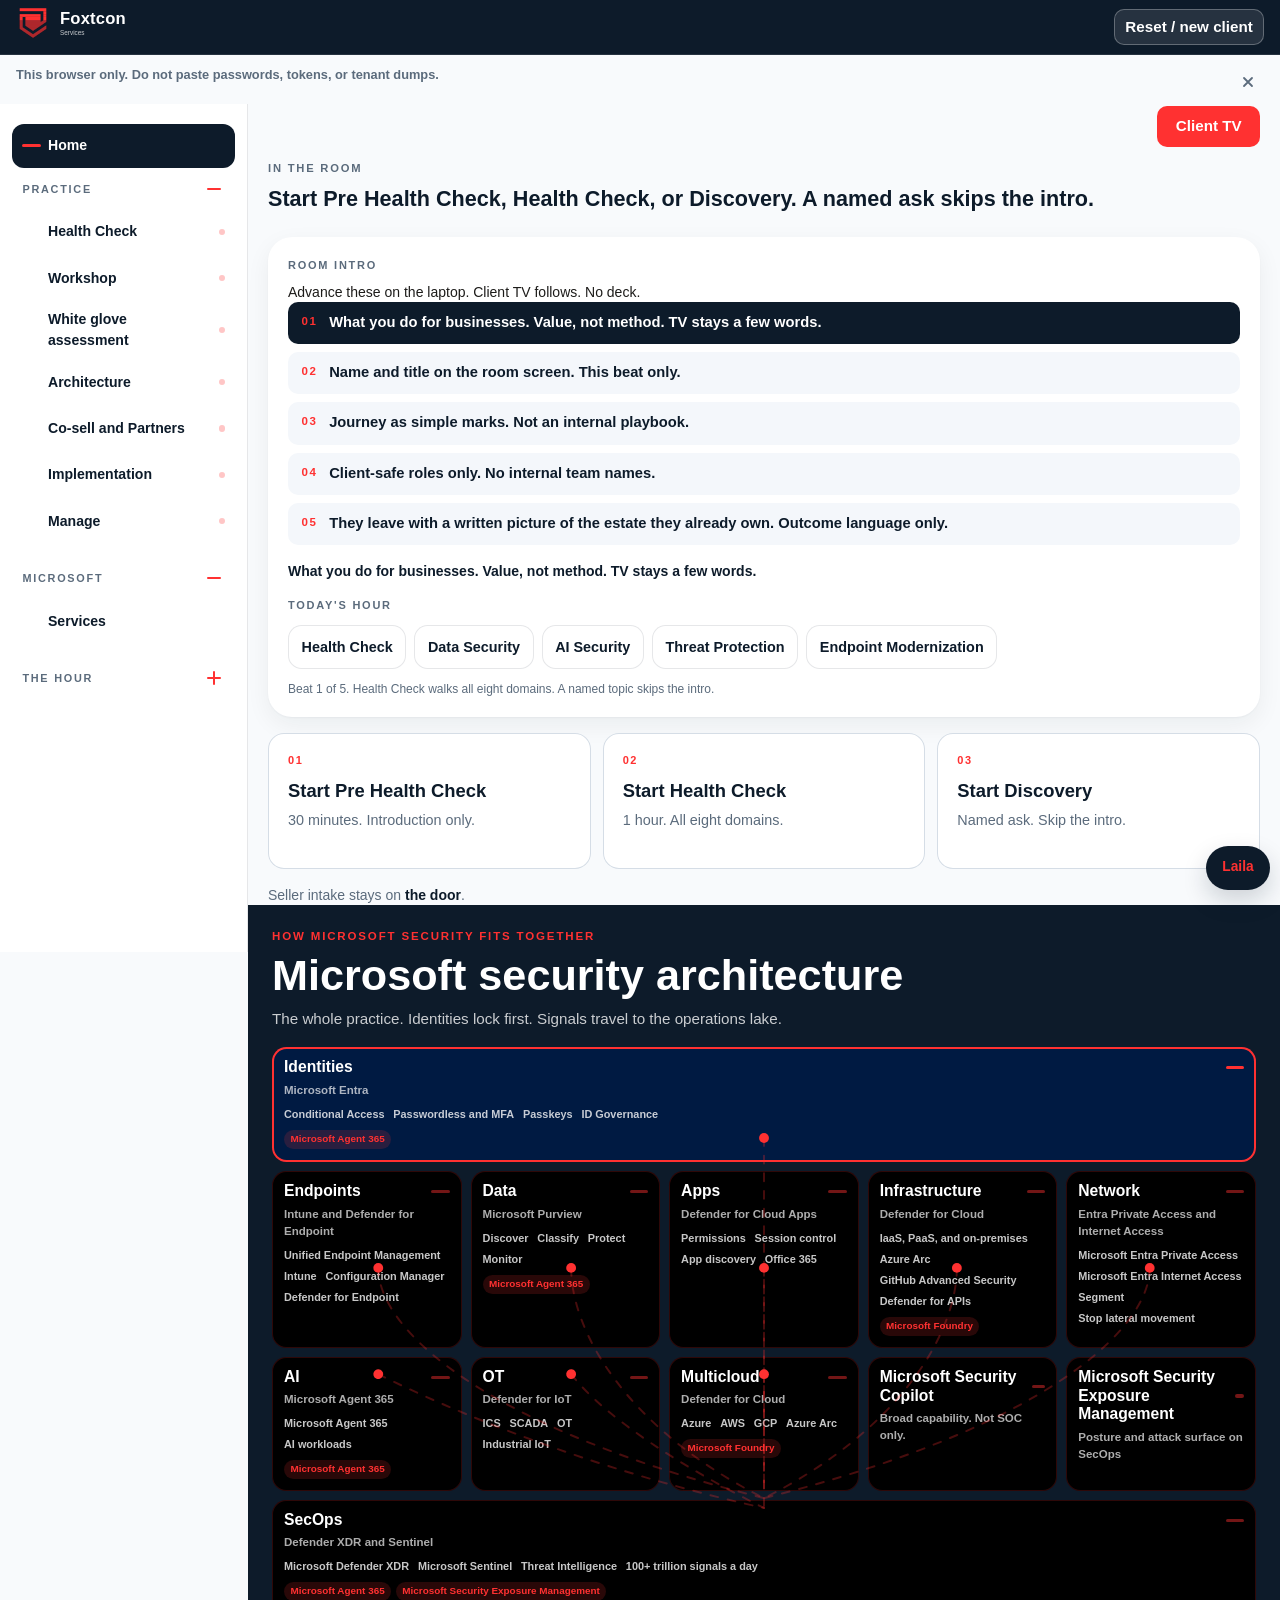
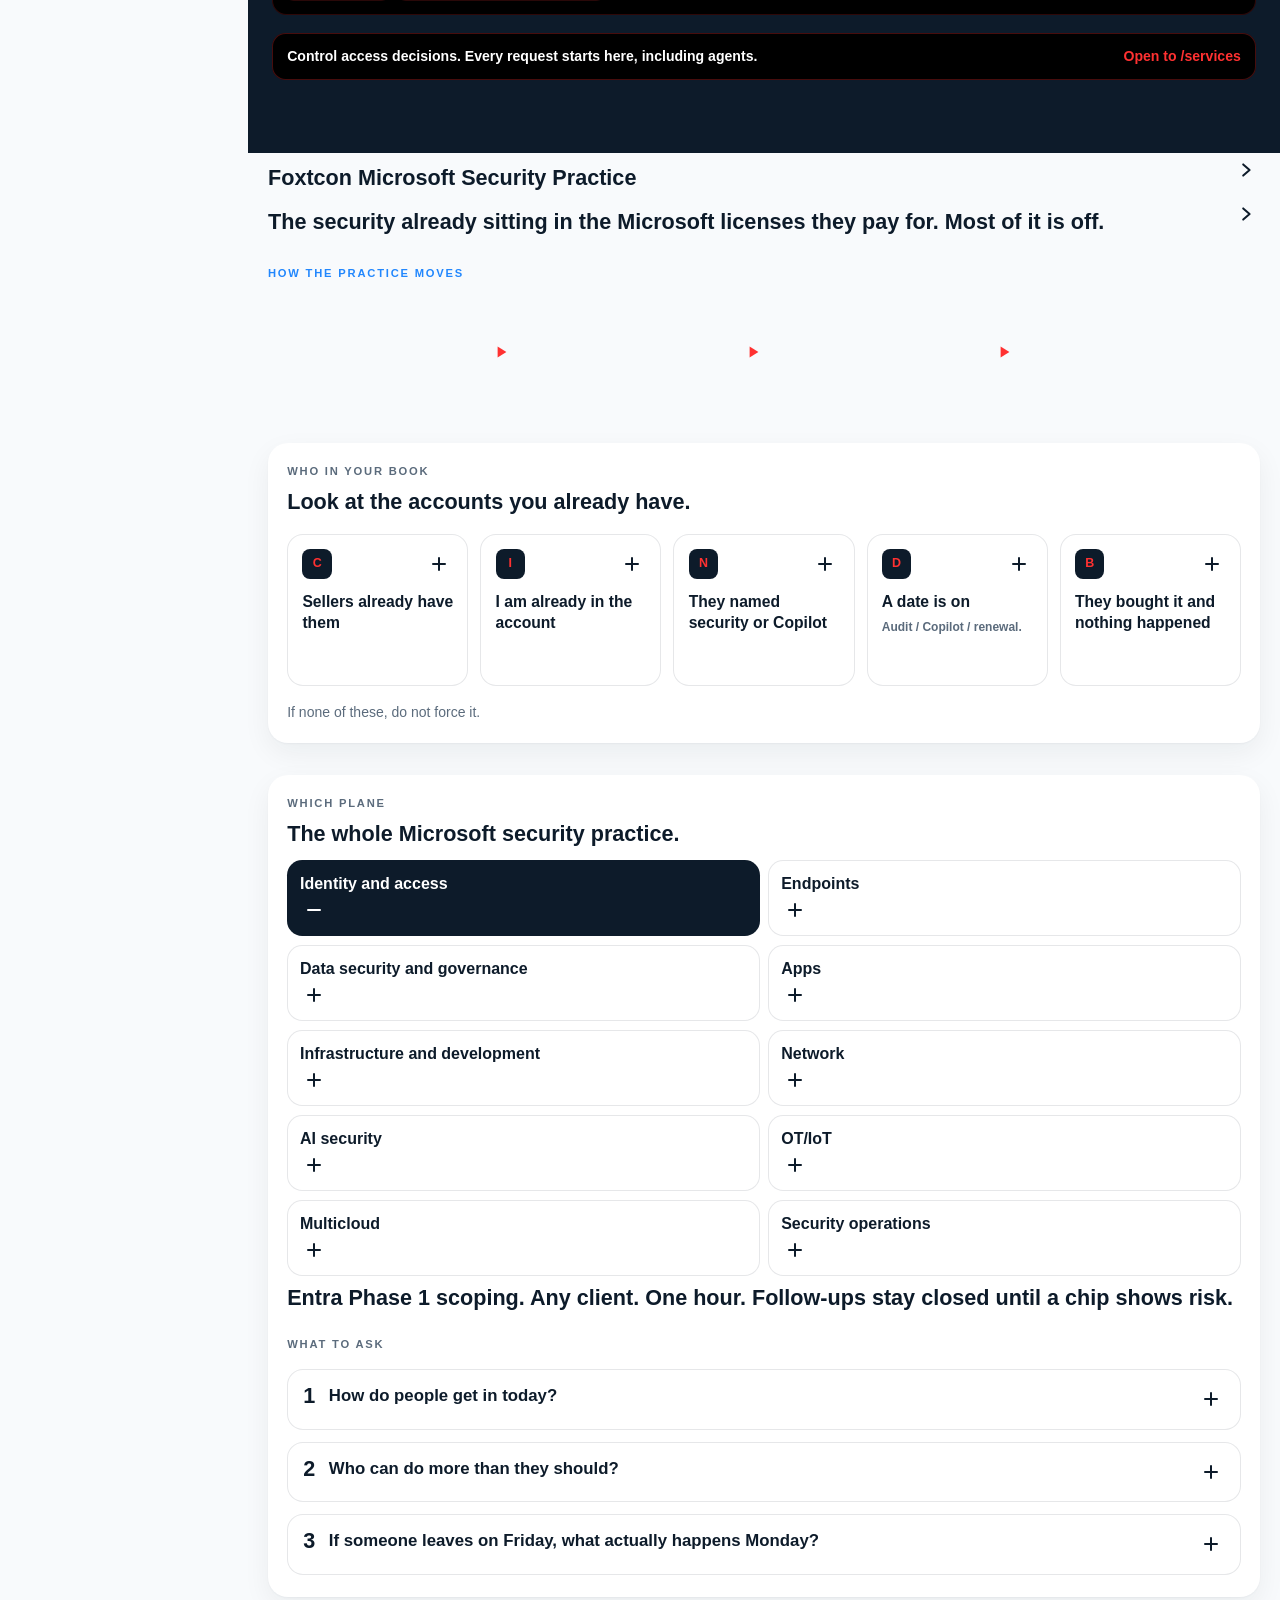
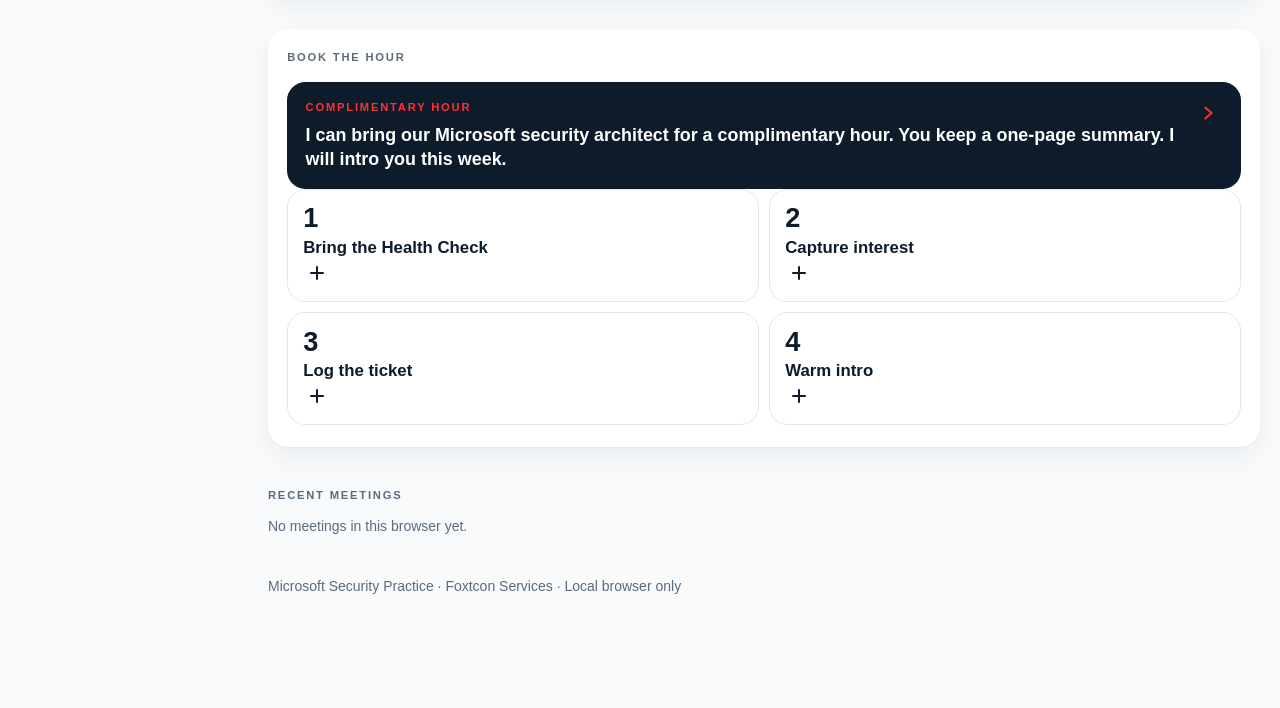
==== assessment/index.html @ a552dc04 "Non-production Pages artifact of Foxtcon Services foxtcon/m360-discovery-studio@35ce700d811dbe7d0587" ====
<!doctype html>
<html lang="en">
  <head>
    <meta charset="UTF-8" />
    <link rel="icon" type="image/svg+xml" href="/favicon.svg" />
    <meta name="viewport" content="width=device-width, initial-scale=1.0, viewport-fit=cover" />
    <meta
      name="description"
      content="Foxtcon Services, a diagnose-first pre-sales workspace for client discovery meetings."
    />
    <title>Foxtcon Services</title>
    <script type="module" crossorigin src="/assets/index-2xi-coBM.js"></script>
    <link rel="stylesheet" crossorigin href="/assets/index-j1E-P7Qz.css">
  </head>
  <body>
    <div id="root"></div>
  </body>
</html>
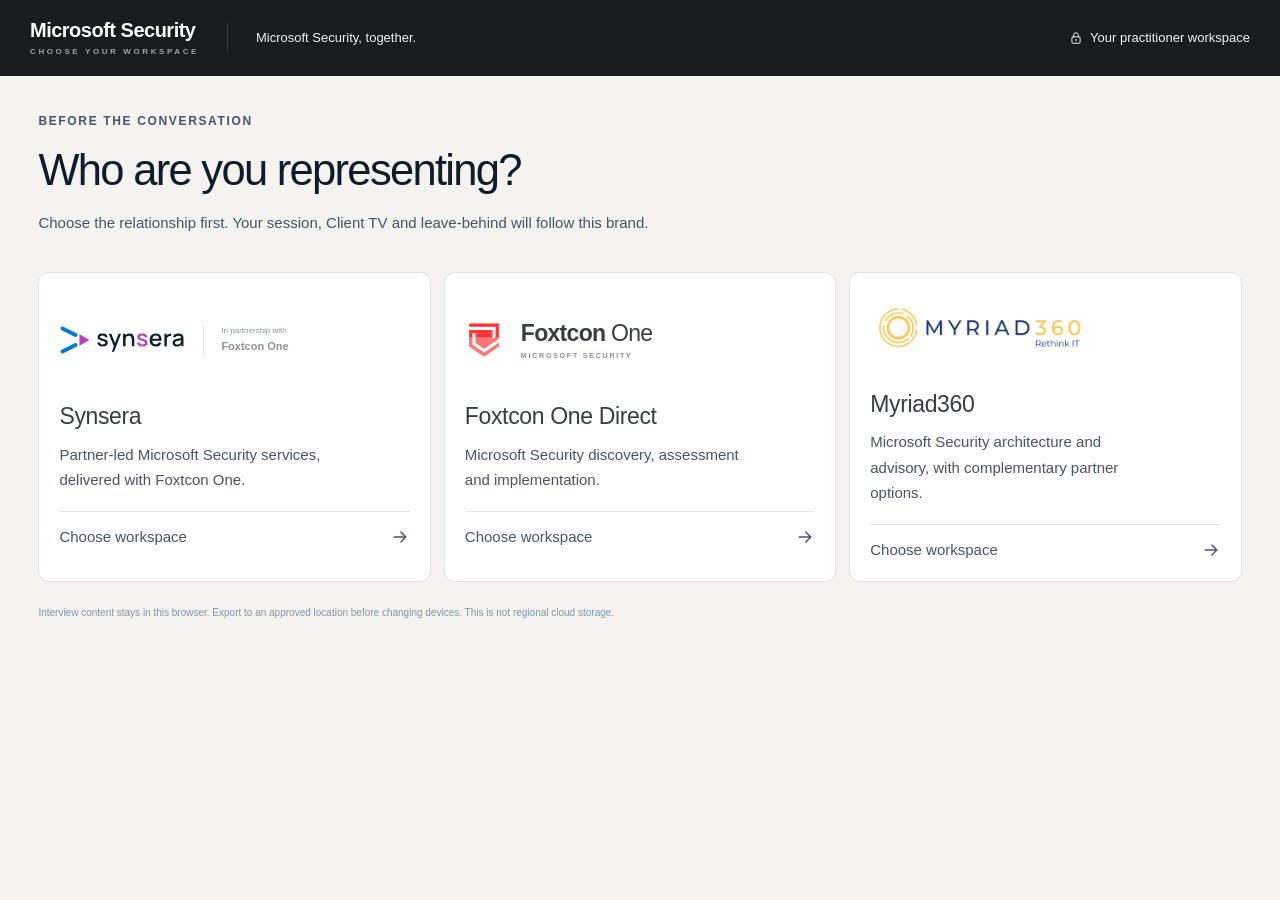
==== commit d8a1fecc: "Non-production Pages artifact of Foxtcon Services foxtcon/m360-discovery-studio@23e54ad33c31948a5247" ====
--- a/assessment/index.html
+++ b/assessment/index.html
@@ -6,11 +6,11 @@
     <meta name="viewport" content="width=device-width, initial-scale=1.0, viewport-fit=cover" />
     <meta
       name="description"
-      content="Foxtcon Services, a diagnose-first pre-sales workspace for client discovery meetings."
+      content="Foxtcon One Discovery Studio: guided Microsoft Security conversations, client readback and professional services scoping."
     />
-    <title>Foxtcon Services</title>
-    <script type="module" crossorigin src="/assets/index-2xi-coBM.js"></script>
-    <link rel="stylesheet" crossorigin href="/assets/index-j1E-P7Qz.css">
+    <title>Discovery Studio | Foxtcon One</title>
+    <script type="module" crossorigin src="/assets/index-WkpwMVNR.js"></script>
+    <link rel="stylesheet" crossorigin href="/assets/index-Q8-zW8iF.css">
   </head>
   <body>
     <div id="root"></div>
--- a/assets/index-Q8-zW8iF.css
+++ b/assets/index-Q8-zW8iF.css
@@ -0,0 +1 @@
+@font-face{font-family:Poppins;font-style:normal;font-display:swap;font-weight:400;src:url(/assets/poppins-devanagari-400-normal-CJDn6rn8.woff2)format("woff2"),url(/assets/poppins-devanagari-400-normal-CqVvlrh5.woff)format("woff");unicode-range:U+900-97F,U+1CD0-1CF9,U+200C-200D,U+20A8,U+20B9,U+20F0,U+25CC,U+A830-A839,U+A8E0-A8FF,U+11B00-11B09}@font-face{font-family:Poppins;font-style:normal;font-display:swap;font-weight:400;src:url(/assets/poppins-latin-ext-400-normal-by3JarPu.woff2)format("woff2"),url(/assets/poppins-latin-ext-400-normal-DaBSavcJ.woff)format("woff");unicode-range:U+100-2BA,U+2BD-2C5,U+2C7-2CC,U+2CE-2D7,U+2DD-2FF,U+304,U+308,U+329,U+1D00-1DBF,U+1E00-1E9F,U+1EF2-1EFF,U+2020,U+20A0-20AB,U+20AD-20C0,U+2113,U+2C60-2C7F,U+A720-A7FF}@font-face{font-family:Poppins;font-style:normal;font-display:swap;font-weight:400;src:url(/assets/poppins-latin-400-normal-cpxAROuN.woff2)format("woff2"),url(/assets/poppins-latin-400-normal-BOb3E3N0.woff)format("woff");unicode-range:U+??,U+131,U+152-153,U+2BB-2BC,U+2C6,U+2DA,U+2DC,U+304,U+308,U+329,U+2000-206F,U+20AC,U+2122,U+2191,U+2193,U+2212,U+2215,U+FEFF,U+FFFD}@font-face{font-family:Poppins;font-style:normal;font-display:swap;font-weight:500;src:url(/assets/poppins-devanagari-500-normal-BIdkeU1p.woff2)format("woff2"),url(/assets/poppins-devanagari-500-normal-DMPDjHtT.woff)format("woff");unicode-range:U+900-97F,U+1CD0-1CF9,U+200C-200D,U+20A8,U+20B9,U+20F0,U+25CC,U+A830-A839,U+A8E0-A8FF,U+11B00-11B09}@font-face{font-family:Poppins;font-style:normal;font-display:swap;font-weight:500;src:url(/assets/poppins-latin-ext-500-normal-CK-6C4Hw.woff2)format("woff2"),url(/assets/poppins-latin-ext-500-normal-CgAe2rWW.woff)format("woff");unicode-range:U+100-2BA,U+2BD-2C5,U+2C7-2CC,U+2CE-2D7,U+2DD-2FF,U+304,U+308,U+329,U+1D00-1DBF,U+1E00-1E9F,U+1EF2-1EFF,U+2020,U+20A0-20AB,U+20AD-20C0,U+2113,U+2C60-2C7F,U+A720-A7FF}@font-face{font-family:Poppins;font-style:normal;font-display:swap;font-weight:500;src:url(/assets/poppins-latin-500-normal-C8OXljZJ.woff2)format("woff2"),url(/assets/poppins-latin-500-normal-DGXqpDMm.woff)format("woff");unicode-range:U+??,U+131,U+152-153,U+2BB-2BC,U+2C6,U+2DA,U+2DC,U+304,U+308,U+329,U+2000-206F,U+20AC,U+2122,U+2191,U+2193,U+2212,U+2215,U+FEFF,U+FFFD}@font-face{font-family:Poppins;font-style:normal;font-display:swap;font-weight:600;src:url(/assets/poppins-devanagari-600-normal-STEjXBNN.woff2)format("woff2"),url(/assets/poppins-devanagari-600-normal-ClASKHrr.woff)format("woff");unicode-range:U+900-97F,U+1CD0-1CF9,U+200C-200D,U+20A8,U+20B9,U+20F0,U+25CC,U+A830-A839,U+A8E0-A8FF,U+11B00-11B09}@font-face{font-family:Poppins;font-style:normal;font-display:swap;font-weight:600;src:url(/assets/poppins-latin-ext-600-normal-CAhIAdZj.woff2)format("woff2"),url(/assets/poppins-latin-ext-600-normal-Df5ffKXP.woff)format("woff");unicode-range:U+100-2BA,U+2BD-2C5,U+2C7-2CC,U+2CE-2D7,U+2DD-2FF,U+304,U+308,U+329,U+1D00-1DBF,U+1E00-1E9F,U+1EF2-1EFF,U+2020,U+20A0-20AB,U+20AD-20C0,U+2113,U+2C60-2C7F,U+A720-A7FF}@font-face{font-family:Poppins;font-style:normal;font-display:swap;font-weight:600;src:url(/assets/poppins-latin-600-normal-zEkxB9Mr.woff2)format("woff2"),url(/assets/poppins-latin-600-normal-BJdTmd5m.woff)format("woff");unicode-range:U+??,U+131,U+152-153,U+2BB-2BC,U+2C6,U+2DA,U+2DC,U+304,U+308,U+329,U+2000-206F,U+20AC,U+2122,U+2191,U+2193,U+2212,U+2215,U+FEFF,U+FFFD}@font-face{font-family:Poppins;font-style:normal;font-display:swap;font-weight:700;src:url(/assets/poppins-devanagari-700-normal-O-jipLrW.woff2)format("woff2"),url(/assets/poppins-devanagari-700-normal-fHs-vx92.woff)format("woff");unicode-range:U+900-97F,U+1CD0-1CF9,U+200C-200D,U+20A8,U+20B9,U+20F0,U+25CC,U+A830-A839,U+A8E0-A8FF,U+11B00-11B09}@font-face{font-family:Poppins;font-style:normal;font-display:swap;font-weight:700;src:url(/assets/poppins-latin-ext-700-normal-cby-RkWa.woff2)format("woff2"),url(/assets/poppins-latin-ext-700-normal-DctTR6Tg.woff)format("woff");unicode-range:U+100-2BA,U+2BD-2C5,U+2C7-2CC,U+2CE-2D7,U+2DD-2FF,U+304,U+308,U+329,U+1D00-1DBF,U+1E00-1E9F,U+1EF2-1EFF,U+2020,U+20A0-20AB,U+20AD-20C0,U+2113,U+2C60-2C7F,U+A720-A7FF}@font-face{font-family:Poppins;font-style:normal;font-display:swap;font-weight:700;src:url(/assets/poppins-latin-700-normal-Qrb0O0WB.woff2)format("woff2"),url(/assets/poppins-latin-700-normal-BVuQR_eA.woff)format("woff");unicode-range:U+??,U+131,U+152-153,U+2BB-2BC,U+2C6,U+2DA,U+2DC,U+304,U+308,U+329,U+2000-206F,U+20AC,U+2122,U+2191,U+2193,U+2212,U+2215,U+FEFF,U+FFFD}.current-tools-panel{color:#1e293b;background:#fff;border:1px solid #d4d9df;border-radius:14px;margin:16px 0;padding:16px;font-size:14px;line-height:1.55}.current-tools-panel summary{cursor:pointer;font-weight:650}.current-tools-panel summary span{float:right;color:#475569}.current-tools-panel p{color:#475569}.current-tools-editor{border-top:1px solid #dce1e6;margin-top:14px;padding:14px 0}.current-tools-fields{grid-template-columns:repeat(2,minmax(0,1fr));gap:12px;margin:12px 0;display:grid}.current-tools-panel label{flex-direction:column;gap:5px;margin:8px 0;font-weight:600;display:flex}.current-tools-panel textarea,.current-tools-panel select{box-sizing:border-box;color:#172334;width:100%;font:inherit;background:#fff;border:1px solid #b8c2ce;border-radius:8px;padding:10px}.current-tools-panel fieldset:not(.current-tools-controls) label{flex-direction:row;align-items:center}.current-tools-panel button{color:#172334;font:inherit;cursor:pointer;background:#f8fafc;border:1px solid #bac4ce;border-radius:8px;margin:6px 8px 6px 0;padding:9px 12px}.current-tools-panel button:disabled{opacity:.5;cursor:not-allowed}.current-tools-panel :focus-visible{outline-offset:3px;outline:3px solid #ba3434}.current-tools-help,.current-tools-caution{font-size:12px}.current-tools-preview{border:2px solid #ad3737;border-radius:12px;margin-top:16px;padding:16px}.current-tools-visual{color:inherit;text-align:left;line-height:1.5}.current-tools-eyebrow{letter-spacing:.13em;text-transform:uppercase;font-size:11px}.current-tools-visual h2{margin:10px 0;font-size:clamp(24px,3vw,42px)}.current-tools-card{overflow-wrap:anywhere;border:1px solid;border-radius:14px;margin:14px 0;padding:20px}.current-tools-card h3{margin:0;font-size:22px}.current-tools-card dl{grid-template-columns:repeat(2,minmax(0,1fr));gap:12px;display:grid}.current-tools-card dt{opacity:.85;font-size:12px;font-weight:650}.current-tools-card dd{white-space:pre-wrap;margin:0}.current-tools-chain{grid-template-columns:repeat(5,minmax(0,1fr));gap:10px;padding:0;list-style:none;display:grid}.current-tools-chain li{border:1px solid;border-radius:8px;padding:12px}.current-tools-chain span{text-transform:capitalize;font-size:12px;display:block}.current-tools-chain strong{font-size:14px;display:block}.current-tools-visual.compact h2{font-size:24px}.current-tools-visual.compact .current-tools-chain{grid-template-columns:repeat(auto-fit,minmax(120px,1fr))}@media (width<=700px){.current-tools-fields,.current-tools-card dl{grid-template-columns:1fr}.current-tools-chain{grid-template-columns:repeat(2,minmax(0,1fr))}}.current-tools-controls{border:0;min-width:0;margin:0;padding:0}.current-tools-sr-only{clip-path:inset(50%);white-space:nowrap;width:1px;height:1px;position:absolute;overflow:hidden}.current-tools-catalog-hint{background:#fff8f3;border-left:3px solid #c16858;padding:10px 12px;color:#5e6f78!important}.current-tools-catalog-hint strong{color:#344b59}.ds-map-overlay{z-index:100;color:#1d2d43;background:#f5f7fa;padding:26px clamp(20px,4vw,70px);position:fixed;inset:0;overflow:auto}.ds-map-overlay>header{border-bottom:1px solid #b9c8d8;justify-content:space-between;align-items:center;gap:20px;padding-bottom:18px;display:flex}.ds-map-overlay h2{margin-top:25px;font-size:32px}.ds-map-overlay p{color:#405169;margin:12px 0;font-size:16px}.ds-map-overlay input[type=search]{width:100%;font:inherit;background:#fff;border:1px solid #aebfce;border-radius:8px;margin-top:8px;padding:14px;display:block}.ds-map-toggle{gap:10px;margin:14px 0;display:flex}.ds-map-path{flex-wrap:wrap;gap:14px;margin:24px 0;padding:0;list-style:none;display:flex}.ds-map-path li{background:#e9eef6;border:1px solid #b4c5d8;border-radius:12px;flex:1;min-width:140px;padding:18px;font-weight:600}.ds-map-path li:not(:last-child):after{content:" →"}.ds-map-nodes{grid-template-columns:repeat(auto-fit,minmax(290px,1fr));align-items:start;gap:14px;margin:15px 0 30px;display:grid}.ds-map-nodes details{background:#fff;border:1px solid #c3cfdb;border-radius:12px;padding:18px}.ds-map-nodes details.is-active{border-left:4px solid #2b6b61}.ds-map-nodes summary{cursor:pointer;font-size:18px;font-weight:600}.ds-map-nodes summary small{color:#4c6178;font-size:14px;font-weight:400;display:block}.ds-map-nodes li{margin:7px 0}.ds-option-search{color:#33455a;margin:18px 0;display:block}.ds-option-search input{border:1px solid #b8c6d5;border-radius:8px;width:100%;margin-top:7px;padding:12px}.ds-map-overlay .current-tools-panel{color:#172333;background:#fff;margin-top:24px}.ds-client-canvas .ds-tv-main-welcome{justify-content:center;gap:26px}.ds-client-canvas .ds-tv-main-welcome .ds-tv-welcome h1{margin-top:12px;font-size:clamp(38px,3.7vw,64px)}.ds-client-canvas .ds-tv-main-welcome .ds-tv-welcome p{margin-top:16px;font-size:14px;line-height:1.65}.ds-client-canvas .ds-tv-main-welcome .ds-tv-welcome-steps{margin-top:22px}.ds-client-canvas .ds-tv-main-welcome .ds-orbit{justify-self:end;max-width:260px}.ds-team-introduction{border-top:1px solid var(--tv-line);padding-top:22px}.ds-team-heading{justify-content:space-between;align-items:flex-end;gap:18px;margin-bottom:18px;display:flex}.ds-team-heading h2{letter-spacing:-.5px;color:#e2e8ec;margin:7px 0 0;font-size:clamp(20px,1.65vw,29px);font-weight:450;line-height:1.2}.ds-team-location{color:#afbdc6;flex-shrink:0;align-items:center;gap:8px;padding-bottom:3px;font-size:11px;display:inline-flex}.ds-team-location i{background:#c0917c;border-radius:50%;width:6px;height:6px;box-shadow:0 0 0 4px #c0917c12}.ds-team-grid{grid-template-columns:repeat(3,minmax(0,1fr));gap:18px;display:grid}.ds-team-profile{background:linear-gradient(135deg,#ffffff06,#ffffff02);border:1px solid #ffffff14;border-radius:14px;grid-template-columns:clamp(100px,8vw,144px) minmax(0,1fr);align-items:stretch;gap:18px;min-width:0;padding:14px;animation:.65s cubic-bezier(.2,.65,.2,1) both ds-team-arrive;display:grid}.ds-team-portrait{aspect-ratio:6/7;background:#2b343c;border-radius:9px;align-self:start;overflow:hidden}.ds-team-portrait img{object-fit:cover;object-position:center 28%;width:100%;height:100%;display:block}.ds-team-portrait.is-unavailable{color:#d6b8a9;letter-spacing:2px;place-items:center;font-size:30px;display:grid}.ds-team-copy{align-self:start;min-width:0;padding-top:3px}.ds-team-copy h3{color:#e8edef;letter-spacing:-.3px;margin:0 0 7px;font-size:clamp(20px,1.25vw,24px);font-weight:500}.ds-team-role{color:#d0aa96;font-size:clamp(12px,.75vw,14px);line-height:1.45;display:block}.ds-team-copy p{color:#a4b2bd;margin:11px 0 0;font-size:clamp(13px,.77vw,14px);line-height:1.65}@keyframes ds-team-arrive{0%{opacity:0;transform:translateY(12px)}to{opacity:1;transform:translateY(0)}}@media (width>=1100px) and (height<=850px){.ds-client-canvas .ds-tv-main-welcome{gap:14px;padding-top:10px;padding-bottom:10px}.ds-client-canvas .ds-tv-main-welcome .ds-tv-welcome{grid-template-columns:minmax(0,1fr) 175px}.ds-client-canvas .ds-tv-main-welcome .ds-tv-welcome h1{margin-top:9px;font-size:clamp(34px,2.9vw,43px)}.ds-client-canvas .ds-tv-main-welcome .ds-tv-welcome p{margin-top:10px;font-size:12px}.ds-client-canvas .ds-tv-main-welcome .ds-tv-welcome-steps{margin-top:13px;font-size:10px}.ds-team-introduction{padding-top:15px}.ds-team-heading{margin-bottom:12px}.ds-team-heading h2{font-size:21px}.ds-team-profile{grid-template-columns:100px minmax(0,1fr);gap:13px;padding:11px}.ds-team-copy p{margin-top:8px;font-size:13px;line-height:1.5}.ds-team-role{font-size:12px}}@media (width<=1099px){.ds-team-profile{grid-template-columns:1fr;gap:13px}.ds-team-portrait{aspect-ratio:1.5;width:100%;max-height:160px}.ds-team-portrait img{object-position:center 27%}.ds-team-copy{align-self:start}.ds-team-copy h3{font-size:20px}.ds-team-role{font-size:12px}.ds-team-copy p{font-size:13px}}@media (width<=740px){.ds-client-canvas .ds-tv-main-welcome .ds-tv-welcome{grid-template-columns:1fr;gap:14px;display:grid}.ds-client-canvas .ds-tv-main-welcome .ds-orbit{display:none}.ds-team-heading{flex-direction:column;align-items:flex-start;gap:12px}.ds-team-grid{grid-template-columns:1fr;gap:12px}.ds-team-profile{grid-template-columns:90px minmax(0,1fr);padding:12px}.ds-team-portrait{aspect-ratio:6/7}.ds-team-copy p{font-size:13px}}@media (prefers-reduced-motion:reduce){.ds-team-profile{opacity:1!important;animation:none!important;transform:none!important}}.ds-no-motion .ds-team-profile{opacity:1!important;animation:none!important;transform:none!important}.ds-team-grid:has(>:only-child){grid-template-columns:minmax(0,660px)}.ds-welcome-card .ds-team-introduction{border-color:#d5dbe2;margin:24px 0}.ds-welcome-card .ds-team-heading h2,.ds-welcome-card .ds-team-copy h3{color:#17233a}.ds-welcome-card .ds-team-copy p,.ds-welcome-card .ds-team-role,.ds-welcome-card .ds-team-location{color:#42516a}.ds-welcome-card .ds-team-profile{background:#f6f8fa;border-color:#d5dbe2;grid-template-columns:72px minmax(0,1fr)}.ds-welcome-card .ds-team-grid{grid-template-columns:1fr}.ds-welcome-card .ds-team-portrait{width:72px}.studio-report{--report-ink:#202025;--report-muted:#62616a;--report-red:#b51e2a;--report-line:#e1dfe2;border:1px solid var(--report-line);width:min(100%,1040px);color:var(--report-ink);overflow-wrap:anywhere;background:#fff;border-radius:16px;margin:0 auto;padding:38px 42px;font-family:Inter,ui-sans-serif,system-ui,-apple-system,BlinkMacSystemFont,Segoe UI,sans-serif;font-size:14px;line-height:1.55;box-shadow:0 12px 45px #24131c0a}.studio-report,.studio-report *{box-sizing:border-box}.studio-report h1,.studio-report h2,.studio-report h3,.studio-report p,.studio-report dl,.studio-report dd{margin:0}.studio-report h1{letter-spacing:-.8px;color:var(--report-ink);font-size:clamp(27px,4vw,36px);font-weight:650;line-height:1.18}.studio-report h2{color:var(--report-ink);font-size:19px;font-weight:650;line-height:1.35}.studio-report h3{color:var(--report-ink);font-size:14px;font-weight:650;line-height:1.4}.studio-report-header{border-bottom:2px solid var(--report-red);justify-content:space-between;align-items:flex-start;gap:20px;padding-bottom:24px;display:flex}.studio-report-brand{flex-direction:column;align-items:flex-start;gap:9px;display:flex}.studio-report-brand>span{color:var(--report-muted);font-size:11px}.studio-report-foxtcon{align-items:center;gap:7px;display:flex}.studio-report-foxtcon strong{letter-spacing:-.6px;font-size:22px}.studio-report-meta{text-align:right;color:var(--report-muted);flex-direction:column;gap:5px;font-size:12px;display:flex}.studio-report-meta>span{color:var(--report-ink);font-weight:650}.studio-report-lead{padding:27px 0 24px}.studio-report .studio-report-kicker{color:var(--report-red);text-transform:uppercase;letter-spacing:1px;margin-bottom:9px;font-size:11px;font-weight:650}.studio-report .studio-report-client{margin:10px 0 14px;font-size:22px;font-weight:500}.studio-report-status{color:#805a22;background:#fff3e4;border:1px solid #e7cda9;border-radius:5px;padding:5px 8px;font-size:11px;font-weight:650;display:inline-block}.studio-report-status.is-confirmed{color:#315a4b;background:#edf6f1;border-color:#c6dfd0}.studio-report .studio-report-intro{color:#514e57;margin-top:15px}.studio-report .studio-report-note{color:var(--report-muted);margin-top:10px;font-size:11px;line-height:1.5}.studio-report-coverage{border:1px solid var(--report-line);background:#f8f7f8;border-radius:10px;padding:19px 21px}.studio-report-coverage-title{justify-content:space-between;align-items:center;gap:12px;display:flex}.studio-report-coverage-title>span{color:var(--report-muted);font-size:12px}.studio-report-metrics{grid-template-columns:1.15fr repeat(4,1fr);gap:15px;padding:17px 0 2px;display:grid}.studio-report-metrics dt{color:var(--report-muted);font-size:11px}.studio-report-metrics dd{font-variant-numeric:tabular-nums;font-size:27px;font-weight:600}.studio-report-metrics small{color:var(--report-muted);font-size:13px;font-weight:400}.studio-report-score{border-top:1px solid var(--report-line);grid-template-columns:190px 1fr;align-items:center;gap:20px;margin-top:17px;padding-top:16px;display:grid}.studio-report-score>div{flex-direction:column;display:flex}.studio-report-score span{color:var(--report-muted);font-size:11px}.studio-report-score strong{font-variant-numeric:tabular-nums;font-size:27px;font-weight:650}.studio-report-score small{color:var(--report-muted);font-size:13px;font-weight:400}.studio-report-score p{color:var(--report-muted);font-size:11px}.studio-report-section{margin-top:29px}.studio-report-section-title{align-items:baseline;gap:10px;margin-bottom:14px;display:flex}.studio-report-section-title>span{color:var(--report-red);text-transform:uppercase;letter-spacing:.4px;font-size:11px;font-weight:650}.studio-report-findings{grid-template-columns:repeat(2,minmax(0,1fr));gap:12px;margin:0;padding:0;list-style:none;display:grid}.studio-report-finding{border:1px solid var(--report-line);background:#fff;border-radius:8px;min-width:0;padding:14px 15px}.studio-report-item-head{flex-wrap:wrap;justify-content:space-between;align-items:baseline;gap:9px;margin-bottom:7px;display:flex}.studio-report-label{color:#65515c;white-space:nowrap;background:#f5f0f2;border-radius:4px;padding:2px 6px;font-size:11px;display:inline-block}.studio-report-label.is-open{color:#815b2a;background:#fbf3e9}.studio-report-label.is-evidence-seen{color:#3c604f;background:#eef5f0}.studio-report-finding>p{color:#514e57;white-space:pre-wrap;font-size:12px}.studio-report-empty{color:var(--report-muted);padding:12px 0;font-size:12px}.studio-report-open{flex-direction:column;gap:8px;margin:0;padding:0;list-style:none;display:flex}.studio-report-open .studio-report-finding{background:#fffcf7;border-color:#ece2d3}.studio-report-followups{flex-direction:column;gap:8px;margin:0;padding:0;list-style:none;display:flex}.studio-report-followups li{border:1px solid var(--report-line);border-radius:8px;padding:10px 12px}.studio-report-followups li>div{justify-content:space-between;align-items:baseline;gap:12px;display:flex}.studio-report-followups strong{font-size:12px;font-weight:650}.studio-report-followups span{color:var(--report-muted);font-size:10px}.studio-report-followups p{color:var(--report-muted);margin:5px 0 0;font-size:11px}.studio-report-unasked{border-top:1px solid var(--report-line);margin-top:15px;padding-top:14px}.studio-report-unasked h3{color:var(--report-muted)}.studio-report-unasked ul{columns:2;color:var(--report-muted);margin:8px 0 0;padding-left:17px;font-size:12px}.studio-report-unasked li{break-inside:avoid;margin-bottom:5px}.studio-report-service-grid{grid-template-columns:repeat(2,minmax(0,1fr));gap:12px;display:grid}.studio-report-service{border-left:2px solid #c6b8bd;padding:2px 0 2px 12px}.studio-report-service p{color:var(--report-muted);margin-top:7px;font-size:12px}.studio-report-service p strong{color:#514e57;font-size:11px;display:block}.studio-report .studio-report-scope-state{color:var(--report-red);margin-bottom:13px;font-size:12px;font-weight:650}.studio-report-scope-grid{border-top:1px solid var(--report-line);grid-template-columns:1fr 1fr;gap:0 22px;display:grid}.studio-report-scope-grid>div{border-bottom:1px solid var(--report-line);padding:12px 0}.studio-report-scope-grid dt{color:var(--report-muted);margin-bottom:5px;font-size:11px;font-weight:600}.studio-report-scope-grid dd{white-space:pre-wrap;font-size:12px}.studio-report-scope-grid .is-empty{color:#837b83;font-style:italic}.studio-report .studio-report-agreement{color:#514e57;margin-top:15px;font-size:12px}.studio-report-next{background:#fff6f6;border:1px solid #e4c7cc;border-radius:10px;margin-top:29px;padding:20px 22px}.studio-report-next h2{white-space:pre-wrap}.studio-report-next dl{grid-template-columns:1fr 1fr;gap:20px;margin-top:17px;display:grid}.studio-report-next dt{color:var(--report-muted);font-size:11px}.studio-report-next dd{white-space:pre-wrap;margin-top:3px;font-size:13px}.studio-report-next>p:not(.studio-report-kicker){color:var(--report-muted);margin-top:8px;font-size:12px}.studio-report-appendix{border-top:2px solid var(--report-line);padding-top:24px}.studio-report-answers{counter-reset:answers;margin:16px 0 0;padding:0;list-style:none}.studio-report-answers>li{counter-increment:answers;border-bottom:1px solid var(--report-line);padding:15px 0 15px 30px;position:relative}.studio-report-answers>li:before{content:counter(answers, decimal-leading-zero);color:#9b8e96;font-size:11px;font-weight:650;position:absolute;top:17px;left:0}.studio-report .studio-report-answer-topic{color:var(--report-muted);margin-bottom:6px;font-size:11px}.studio-report-answers ul{color:#514e57;margin:0;padding-left:17px;font-size:12px}.studio-report-answers ul li{white-space:pre-wrap;margin-bottom:3px}.studio-report-client-note{border-left:2px solid #d8d0d4;margin-top:10px;padding-left:10px}.studio-report-client-note strong{color:var(--report-muted);font-size:11px;font-weight:600}.studio-report-client-note p{white-space:pre-wrap;color:#514e57;margin-top:3px;font-size:12px}.studio-report-footer{border-top:1px solid var(--report-line);color:var(--report-muted);justify-content:space-between;gap:15px;margin-top:24px;padding-top:13px;font-size:11px;display:flex}@media (width<=700px){.studio-report{border-radius:10px;padding:24px 20px}.studio-report-header,.studio-report-footer{flex-wrap:wrap}.studio-report-meta{text-align:left}.studio-report-metrics{grid-template-columns:repeat(3,1fr);gap:13px}.studio-report-findings,.studio-report-service-grid,.studio-report-scope-grid,.studio-report-score{grid-template-columns:1fr}.studio-report-unasked ul{columns:1}}@media (width<=420px){.studio-report-coverage{padding:15px}.studio-report-coverage-title{flex-direction:column;align-items:flex-start;gap:6px}.studio-report-next dl{grid-template-columns:1fr;gap:10px}}@page studio-report-page{size:auto;margin:16mm 15mm 17mm}@media print{.studio-report{page:studio-report-page;width:100%;max-width:none;box-shadow:none;-webkit-print-color-adjust:exact;print-color-adjust:exact;border:0;border-radius:0;margin:0;padding:0;font-size:10pt;display:block;color:#202025!important;background:#fff!important}.studio-report h1{font-size:24pt}.studio-report h2{font-size:13pt}.studio-report h3{font-size:10pt}.studio-report h1,.studio-report h2,.studio-report h3,.studio-report-section-title{break-after:avoid;page-break-after:avoid}.studio-report p,.studio-report li{orphans:3;widows:3}.studio-report-header,.studio-report-lead,.studio-report-coverage,.studio-report-next,.studio-report-finding,.studio-report-service,.studio-report-scope-grid>div,.studio-report-answers>li{break-inside:avoid-page;page-break-inside:avoid}.studio-report-header{padding-bottom:13px}.studio-report-lead{padding:19px 0}.studio-report .studio-report-client{font-size:16pt}.studio-report-findings,.studio-report-service-grid,.studio-report-scope-grid{display:block}.studio-report-finding,.studio-report-service{margin-bottom:9px}.studio-report-coverage{padding:14px 16px}.studio-report-metrics{grid-template-columns:1.2fr repeat(4,1fr);display:grid}.studio-report-score{grid-template-columns:165px 1fr;display:grid}.studio-report-section{margin-top:21px}.studio-report-unasked ul{columns:1}.studio-report-scope-grid>div{padding:9px 0}.studio-report-next{padding:15px 17px}.studio-report-next dl{grid-template-columns:1fr 1fr;display:grid}.studio-report-appendix{break-before:page;page-break-before:always;border-top:0;padding-top:0}.studio-report-answers>li{padding-top:12px;padding-bottom:12px}.studio-report-answers>li:before{top:14px}.studio-report-footer{break-inside:avoid;display:flex}}.studio-report{font-family:Aptos,Aptos Display,Segoe UI,Arial,sans-serif}.studio-report-client-lockup{justify-content:flex-end;align-items:center;gap:16px;display:flex}.studio-report-client-logo{object-fit:contain;border:1px solid var(--report-line);background:#fff;border-radius:7px;width:150px;height:54px;padding:6px 9px}.studio-report-snapshot{border:1px solid var(--report-line);background:linear-gradient(120deg,#f6f8f9,#fbfbfa);border-radius:12px;grid-template-columns:minmax(220px,.82fr) minmax(0,1.18fr);gap:24px;padding:20px 22px;display:grid}.studio-report-snapshot-lead{grid-template-columns:1fr auto;align-items:end;gap:2px 12px;display:grid}.studio-report-snapshot-lead>span{color:var(--report-muted);text-transform:uppercase;letter-spacing:.8px;font-size:11px;font-weight:650}.studio-report-snapshot-lead>strong{color:var(--report-red);font-variant-numeric:tabular-nums;grid-area:1/2/3;font-size:35px;line-height:1}.studio-report-snapshot-lead>small{color:var(--report-muted);font-size:11px}.studio-report-snapshot-lead>div{background:#dde4e7;border-radius:8px;grid-column:1/-1;height:7px;margin-top:10px;overflow:hidden}.studio-report-snapshot-lead i{border-radius:inherit;background:linear-gradient(90deg, var(--report-red), #bc8776);height:100%;display:block}.studio-report-snapshot dl{grid-template-columns:repeat(3,1fr);gap:12px;display:grid}.studio-report-snapshot dl>div{border-left:1px solid var(--report-line);padding-left:15px}.studio-report-snapshot dt{color:var(--report-muted);font-size:11px}.studio-report-snapshot dd{color:var(--report-ink);font-variant-numeric:tabular-nums;margin-top:4px;font-size:26px;font-weight:650}.studio-report-snapshot dd small{color:var(--report-muted);margin-top:2px;font-size:10px;font-weight:450;display:block}.studio-report-focus-grid{grid-template-columns:repeat(3,minmax(0,1fr));gap:15px 20px;display:grid}.studio-report-client-notes{background:#f7f9f9;border-left:2px solid #b8c4ca;gap:6px;margin-top:12px;padding:11px 13px;display:grid}.studio-report-client-notes>strong{color:var(--report-muted);text-transform:uppercase;letter-spacing:.5px;font-size:10px}.studio-report-client-notes p{color:#43525c;font-size:11px}.studio-report-client-notes p span{color:var(--report-ink);margin-right:7px;font-weight:650}.studio-report-focus-grid>div{gap:5px;display:grid}.studio-report-focus-grid span{color:var(--report-ink);font-size:12px;font-weight:600}.studio-report-focus-grid>div>div{background:#e4e7e9;border-radius:5px;height:5px;overflow:hidden}.studio-report-focus-grid i{border-radius:inherit;background:linear-gradient(90deg,#ba7164,#9fb8ad);height:100%;display:block}.studio-report-focus-grid small{color:var(--report-muted);font-size:9px}.studio-report-service-chips{flex-wrap:wrap;gap:8px;display:flex}.studio-report-service-chips>span{border:1px solid var(--report-line);color:#35444e;background:#f7f8f8;border-radius:999px;padding:6px 9px;font-size:11px}.studio-report-tool-list{grid-template-columns:repeat(2,minmax(0,1fr));gap:9px 18px;margin-top:13px;display:grid}.studio-report-tool-list>div{border-left:2px solid #c3a08f;gap:2px;padding-left:10px;display:grid}.studio-report-tool-list strong{font-size:12px}.studio-report-tool-list span{color:var(--report-muted);font-size:10px}.studio-report-boundary{color:var(--report-muted);font-size:9px;line-height:1.45;margin-top:10px!important}@media (width<=700px){.studio-report-client-lockup{flex-direction:column;align-items:flex-end}.studio-report-snapshot,.studio-report-focus-grid,.studio-report-tool-list{grid-template-columns:1fr}}@media (width<=460px){.studio-report-snapshot dl{grid-template-columns:1fr}}@media print{.studio-report-header,.studio-report-lead,.studio-report-snapshot,.studio-report-next,.studio-report-focus-grid>div,.studio-report-tool-list>div{break-inside:avoid-page;page-break-inside:avoid}.studio-report-lead{padding:14px 0 13px}.studio-report-snapshot{padding:13px 15px}.studio-report-next{margin-top:14px;padding:13px 15px}.studio-report-section{margin-top:16px}.studio-report-findings{grid-template-columns:repeat(3,minmax(0,1fr))}.studio-report-finding{padding:10px 11px}.studio-report-focus-grid{gap:9px 15px}.studio-report-client-logo{width:115px;height:42px}}.ce-backdrop{z-index:130;-webkit-backdrop-filter:blur(7px);backdrop-filter:blur(7px);color:#28242b;background:#151318b8;place-items:center;padding:25px;display:grid;position:fixed;inset:0}.ce-modal{background:#f8f6f6;border:1px solid #ffffff40;border-radius:18px;width:min(1260px,100%);max-height:calc(100dvh - 50px);font-family:inherit;overflow:auto;box-shadow:0 30px 100px #09060b50}.ce-modal *{box-sizing:border-box}.ce-modal h1,.ce-modal h2,.ce-modal h3,.ce-modal p,.ce-modal dl,.ce-modal dd{margin:0}.ce-modal button,.ce-modal input,.ce-modal select,.ce-modal textarea{font:inherit}.ce-modal button{cursor:pointer}.ce-modal button:disabled{cursor:not-allowed;opacity:.5}.ce-modal button:focus-visible,.ce-modal input:focus-visible,.ce-modal select:focus-visible,.ce-modal textarea:focus-visible{outline-offset:3px;outline:3px solid #b50d3840}.ce-toolbar{z-index:2;-webkit-backdrop-filter:blur(12px);backdrop-filter:blur(12px);background:#fffcfcf5;border-bottom:1px solid #e7dfe1;justify-content:space-between;align-items:center;gap:18px;padding:20px 26px;display:flex;position:sticky;top:0}.ce-toolbar-title{align-items:center;gap:12px;display:flex}.ce-lock{color:#a22142;background:#fcf1f4;border:1px solid #eddde1;border-radius:11px;place-items:center;width:42px;height:42px;display:grid}.ce-modal .ce-kicker{letter-spacing:1.1px;color:#935467;font-size:11px;font-weight:700;line-height:1.6}.ce-toolbar h2{letter-spacing:-.4px;font-size:20px;font-weight:650}.ce-toolbar-actions{flex-wrap:wrap;align-items:center;gap:7px;display:flex}.ce-toolbar-actions button{color:#4b3f46;background:#fff;border:1px solid #e1d7dc;border-radius:7px;align-items:center;gap:7px;min-height:36px;padding:8px 10px;font-size:12px;font-weight:550;display:flex}.ce-toolbar-actions button:hover{background:#faf1f4;border-color:#ceb9c1}.ce-toolbar-actions .ce-close{background:0 0;border:0;padding:8px}.ce-private-notice{color:#6c4c5a;background:#f1e9ed;align-items:flex-start;gap:9px;padding:12px 27px;font-size:12px;line-height:1.5;display:flex}.ce-private-notice svg{flex:none;margin-top:1px}.ce-editor{border:0;grid-template-columns:minmax(0,1fr) 305px;gap:29px;min-inline-size:0;margin:0;padding:32px 28px;display:grid}.ce-read-only{color:#906227;background:#fff5df;padding:13px 27px;font-size:12px}.ce-modal .ce-scope-review{color:#876171;background:#f4e9ee;border-left:2px solid #bf718b;margin-top:14px;padding:11px 13px;font-size:12px;line-height:1.5}.ce-hidden{display:none}.ce-main{min-width:0}.ce-intro h1{letter-spacing:-1.35px;margin:10px 0 15px;font-size:clamp(27px,3vw,39px);font-weight:550;line-height:1.12}.ce-intro>p:last-child{color:#6c6069;max-width:640px;font-size:14px;line-height:1.65}.ce-settings{background:#fff;border:1px solid #e6dfe2;border-radius:10px;grid-template-columns:1fr 1.4fr .9fr;align-items:start;gap:13px;margin:25px 0 31px;padding:18px;display:grid}.ce-modal label{flex-direction:column;gap:6px;min-width:0;display:flex}.ce-modal label>span{color:#60525b;font-size:11px;font-weight:650}.ce-modal label small{color:#857780;font-size:11px;line-height:1.45}.ce-modal input,.ce-modal select,.ce-modal textarea{color:#352b32;background:#fff;border:1px solid #ddd3d8;border-radius:6px;width:100%;padding:10px;font-size:13px;line-height:1.4}.ce-modal input::placeholder,.ce-modal textarea::placeholder{color:#9c8d96}.ce-modal input[type=number]{font-variant-numeric:tabular-nums}.ce-modal textarea{resize:vertical}.ce-section-title{justify-content:space-between;align-items:flex-start;gap:15px;margin-bottom:15px;display:flex}.ce-section-title h2{font-size:18px;font-weight:650}.ce-section-title p{color:#857580;margin-top:5px;font-size:12px}.ce-add{color:#9e294b;background:#fff;border:1px solid #d7bac4;border-radius:6px;flex:none;align-items:center;gap:5px;padding:8px 10px;font-size:12px;display:flex}.ce-empty{text-align:center;color:#9b7c89;background:#fdfafa;border:1px dashed #d7c9d0;border-radius:10px;flex-direction:column;align-items:center;padding:32px 25px;display:flex}.ce-empty h3{color:#66505d;margin:12px 0 7px;font-size:16px}.ce-empty p{max-width:360px;font-size:13px;line-height:1.5}.ce-lines{flex-direction:column;gap:15px;display:flex}.ce-line{background:#fff;border:1px solid #e4dce0;border-radius:10px;padding:17px}.ce-line-heading{justify-content:space-between;align-items:center;margin-bottom:12px;display:flex}.ce-line-heading>span{letter-spacing:.9px;color:#ab6a80;font-size:11px;font-weight:650}.ce-line-heading button{color:#8e7b84;background:#f8f3f5;border:0;border-radius:5px;place-items:center;width:27px;height:27px;display:grid}.ce-line-fields{grid-template-columns:1.4fr 1fr .6fr 1fr;align-items:end;gap:10px;display:grid}.ce-assumptions{margin-top:13px}.ce-line-total{border-top:1px solid #f0e9ec;justify-content:space-between;align-items:center;gap:12px;margin-top:13px;padding-top:13px;display:flex}.ce-line-total span{color:#8c7983;font-size:11px}.ce-line-total strong{color:#694251;font-variant-numeric:tabular-nums;font-size:14px}.ce-templates{margin-top:22px}.ce-templates>div{flex-wrap:wrap;gap:7px;margin-top:9px;display:flex}.ce-templates button{text-align:left;color:#7e626f;background:#fff;border:1px solid #e4dbe0;border-radius:5px;align-items:center;gap:5px;padding:8px 9px;font-size:11px;display:flex}.ce-templates button:hover{background:#fdf5f8;border-color:#b56b84}.ce-sidebar{min-width:0}.ce-summary{background:#fff;border:1px solid #dfcdd5;border-radius:12px;padding:23px 22px;box-shadow:0 5px 12px #4d27350a}.ce-summary h2{letter-spacing:-.6px;margin-top:6px;font-size:23px;font-weight:600}.ce-summary-hours{border-bottom:1px solid #eee2e7;flex-direction:column;padding:22px 0;display:flex}.ce-summary-hours strong{color:#44343e;letter-spacing:-1px;font-variant-numeric:tabular-nums;font-size:34px}.ce-summary-hours span{color:#8a7580;margin-top:4px;font-size:12px}.ce-summary dl>div{border-bottom:1px solid #eee7ea;padding:15px 0}.ce-summary dt{color:#8a7580;font-size:11px}.ce-summary dd{color:#4c3440;font-variant-numeric:tabular-nums;margin-top:5px;font-size:18px;font-weight:600}.ce-summary .ce-primary-fee dd{color:#a52149;font-size:24px}.ce-formula{color:#7a4b5e;background:#f8f0f3;border-radius:7px;margin-top:17px;padding:13px}.ce-formula strong{font-size:12px}.ce-formula p{margin-top:5px;font-size:11px;line-height:1.6}.ce-modal .ce-help{color:#897680;font-size:11px;line-height:1.65}.ce-summary>.ce-help{margin-top:14px}.ce-incomplete{color:#856232;font-size:12px;line-height:1.6;margin-top:16px!important}.ce-drivers{padding:25px 8px 0}.ce-drivers h3{color:#644d5a;font-size:14px}.ce-drivers ul{color:#8b7783;padding-left:17px;font-size:12px;line-height:1.6}.ce-drivers li{margin:9px 0;padding-left:2px}.ce-drivers>div{border-top:1px solid #e1d5da;margin-top:19px;padding-top:17px}.ce-drivers>div p{white-space:pre-wrap;overflow-wrap:anywhere;color:#79616d;margin:6px 0 18px;font-size:12px;line-height:1.6}.ce-modal-footer{color:#89737f;border-top:1px solid #e8dfe3;gap:10px;padding:16px 27px;font-size:11px;line-height:1.6;display:flex}.ce-modal-footer svg{flex:none;margin-top:1px}.ce-preview{padding:27px;display:none}.ce-preview.is-visible{display:block}.ce-proposal{color:#372b33;background:#fff;border:1px solid #e7dfe2;max-width:960px;margin:0 auto;padding:40px;font-size:13px;line-height:1.55}.ce-proposal-header{border-bottom:1px solid #e3d7dd;justify-content:space-between;align-items:center;gap:20px;margin-bottom:28px;padding-bottom:20px;display:flex}.ce-proposal-header>div{align-items:center;gap:9px;font-size:21px;display:flex}.ce-proposal-header>span{color:#9e355a;text-align:right;max-width:150px;font-size:11px;font-weight:650}.ce-proposal h1{letter-spacing:-1px;margin:8px 0 13px;font-size:31px;line-height:1.2}.ce-proposal-client{font-size:19px;margin-bottom:8px!important}.ce-proposal section{margin-top:29px}.ce-proposal h2{border-bottom:1px solid #e7dce1;margin-bottom:13px;padding-bottom:8px;font-size:16px}.ce-proposal-services{flex-wrap:wrap;gap:7px;margin-bottom:15px;display:flex}.ce-proposal-services span{color:#8c4a62;background:#f7eff2;border-radius:4px;padding:4px 7px;font-size:11px}.ce-proposal-scope{grid-template-columns:1fr 1fr;gap:13px 23px;display:grid}.ce-proposal-scope dt{color:#99828e;margin-bottom:3px;font-size:11px}.ce-proposal-scope dd{white-space:pre-wrap;overflow-wrap:anywhere}.ce-proposal-table-wrap{overflow-x:auto}.ce-proposal table{border-collapse:collapse;width:100%;margin-top:15px;font-size:12px}.ce-proposal th{text-align:left;color:#7f5969;background:#f7f0f3;padding:9px;font-size:11px}.ce-proposal td{vertical-align:top;font-variant-numeric:tabular-nums;border-bottom:1px solid #e9dfe4;padding:11px 9px}.ce-proposal td:first-child{width:49%}.ce-proposal td span{color:#8a7581;margin:3px 0;font-size:11px;display:block}.ce-proposal td p{white-space:pre-wrap;overflow-wrap:anywhere;color:#8a7581;font-size:11px}.ce-proposal-totals{background:#fcf6f8;border:1px solid #ead6de;padding:20px}.ce-proposal-totals dl>div{justify-content:space-between;gap:20px;padding:7px 0;display:flex}.ce-proposal-totals dd{font-variant-numeric:tabular-nums;font-weight:650}.ce-proposal-totals>p{color:#896472;margin-top:12px;font-size:11px}.ce-proposal footer{color:#89717d;border-top:1px solid #e3d7dd;margin-top:28px;padding-top:18px;font-size:11px}.ce-proposal footer p{margin-top:8px}@media (width<=1050px){.ce-editor{grid-template-columns:minmax(0,1fr) 270px;gap:20px;padding:25px 20px}.ce-line-fields,.ce-settings{grid-template-columns:1fr 1fr}.ce-settings label:first-child{grid-column:1/-1}}@media (width<=760px){.ce-backdrop{padding:0}.ce-modal{border-radius:0;max-height:100dvh}.ce-toolbar{flex-wrap:wrap;align-items:flex-start;padding:16px}.ce-toolbar-actions{width:100%}.ce-toolbar-actions .ce-close{position:absolute;top:16px;right:16px}.ce-editor{flex-direction:column;padding:24px 16px;display:flex}.ce-settings{grid-template-columns:1fr;padding:14px}.ce-settings label:first-child{grid-column:auto}.ce-section-title{flex-wrap:wrap}.ce-proposal{padding:23px}.ce-preview{padding:12px}.ce-proposal-scope{grid-template-columns:1fr}}@page studio-commercial-page{size:A4;margin:15mm}@media print{body:has(.ce-modal){background:#fff!important;height:auto!important;display:block!important;overflow:visible!important}body:has(.ce-modal) #root{background:#fff!important;height:auto!important;display:block!important;overflow:visible!important}body:has(.ce-modal) .ds-app{background:#fff!important;height:auto!important;display:block!important;overflow:visible!important}body:has(.ce-modal) .ds-app>:not(.ce-backdrop){display:none!important}.ce-backdrop{-webkit-backdrop-filter:none;backdrop-filter:none;background:#fff;padding:0;inset:auto;display:block!important;position:static!important}.ce-modal{width:100%;max-height:none;box-shadow:none;background:#fff;border:0;border-radius:0;overflow:visible}.ce-toolbar,.ce-private-notice,.ce-editor,.ce-modal-footer,.ce-read-only{display:none!important}.ce-preview{padding:0;display:block!important}.ce-proposal{page:studio-commercial-page;-webkit-print-color-adjust:exact;print-color-adjust:exact;border:0;width:100%;max-width:none;margin:0;padding:0;font-size:10pt;display:block}.ce-proposal h1{font-size:25pt}.ce-proposal h2{break-after:avoid;font-size:13pt}.ce-proposal h1,.ce-proposal-header{break-after:avoid}.ce-proposal-header,.ce-proposal-scope>div,.ce-proposal tr,.ce-proposal-totals,.ce-proposal footer{break-inside:avoid}.ce-proposal p{orphans:3;widows:3}.ce-proposal-scope{display:block}.ce-proposal-scope>div{margin-bottom:10px}.ce-proposal-table-wrap{overflow:visible}.ce-proposal thead{display:table-header-group}.ce-proposal table{font-size:9pt}.ce-proposal td p,.ce-proposal th,.ce-proposal td span,.ce-proposal .ce-help,.ce-proposal footer{font-size:8.5pt}}.ds-app,.ds-tv-page{--ds-ink:#282b30;--ds-muted:#70767d;--ds-red:#cd3938;--ds-line:#e3e3df;--ds-base:#f4f3f0;color:var(--ds-ink);-webkit-font-smoothing:antialiased;font-family:Helvetica Neue,Helvetica,Arial,sans-serif;font-size:14px;line-height:1.5}.ds-app *,.ds-tv-page *{box-sizing:border-box}.ds-app{background:var(--ds-base);min-height:100vh}.ds-app h1,.ds-app h2,.ds-app h3,.ds-app h4,.ds-app p,.ds-tv-page h1,.ds-tv-page h2,.ds-tv-page p{margin:0}.ds-app button,.ds-app input,.ds-app select,.ds-app textarea{font:inherit}.ds-app button,.ds-tv-page button{cursor:pointer}.ds-app button:disabled{cursor:not-allowed;opacity:.45}.ds-app button:focus-visible,.ds-app a:focus-visible,.ds-app input:focus-visible,.ds-app select:focus-visible,.ds-app textarea:focus-visible,.ds-tv-page button:focus-visible{outline-offset:3px;outline:3px solid #2682cb}.ds-app fieldset{border:0;min-width:0;margin:0;padding:0}.ds-topbar{color:#fff;z-index:20;background:#191b1e;align-items:center;gap:28px;height:76px;padding:0 30px;display:flex;position:relative}.ds-studio-brand{color:#fff;text-align:left;background:0 0;border:0;align-items:center;gap:10px;padding:0;display:flex}.ds-studio-brand>span{letter-spacing:-.5px;font-size:20px;font-weight:600;line-height:1.1}.ds-studio-brand strong{color:#cccdd0;font-weight:400}.ds-studio-brand small{letter-spacing:2.6px;color:#9fa2a7;margin-top:7px;font-size:8px;display:block}.ds-top-divider{background:#393b3f;width:1px;height:30px}.ds-top-caption{color:#bfc0c4;font-size:12px}.ds-top-actions{align-items:center;gap:10px;margin-left:auto;display:flex}.ds-top-private,.ds-save-state{color:#b1b4ba;align-items:center;gap:7px;font-size:11px;display:flex}.ds-save-state{margin-right:12px}.ds-button{white-space:nowrap;border:1px solid #0000;border-radius:8px;justify-content:center;align-items:center;gap:9px;min-height:42px;padding:11px 17px;line-height:1.3;text-decoration:none;transition:background .18s,box-shadow .18s,transform .18s;display:inline-flex;font-size:12px!important;font-weight:600!important}.ds-button-primary{color:#fff;background:var(--ds-red);box-shadow:0 4px 12px #9b333315}.ds-button-primary:hover:not(:disabled){background:#b32e2d;transform:translateY(-1px);box-shadow:0 5px 16px #9b333330}.ds-button-outline{color:#444b52;background:#fff;border-color:#d7d8d9}.ds-button-outline:hover{background:#f7f7f5;border-color:#bfc2c4}.ds-button-quiet{color:#64686e;background:0 0}.ds-button-header{color:#e5e6e7;background:#24262a;border-color:#404247;min-height:35px;padding:8px 12px}.ds-button-header:hover{background:#35373b}.ds-button-tv{color:#fff;background:#292c30;min-height:37px;padding:9px 14px}.ds-button-tv .ds-live-dot{background:#a7aaaf}.ds-button-tv.is-connected .ds-live-dot{background:#7acc9e}.ds-text-button{color:#71777d;background:0 0;border:0;justify-content:center;align-items:center;gap:7px;padding:5px 0;display:inline-flex;font-size:11px!important;font-weight:600!important}.ds-text-button:hover{color:var(--ds-red)}.ds-icon-button{color:#606970;background:0 0;border:1px solid #d9dddf;border-radius:8px;flex-shrink:0;justify-content:center;align-items:center;width:34px;height:34px;display:inline-flex}.ds-icon-button:hover{background:#ececea}.ds-eyebrow{letter-spacing:1.65px;color:#798086;font-size:9px;font-weight:700;line-height:1.5}.ds-red-dot,.ds-live-dot{background:var(--ds-red,#cd3938);border-radius:50%;flex-shrink:0;width:6px;height:6px;display:inline-block}.ds-live-dot{background:#91bb9f}.ds-live-dot.is-warning{background:#e2a249}.ds-live-dot.is-green{background:#339464}.ds-notice,.ds-control-notice{color:#765725;background:#fff2d8;border-bottom:1px solid #ebd6b6;justify-content:center;align-items:center;gap:12px;padding:11px 25px;font-size:12px;display:flex}.ds-notice button{background:0 0;border:0;margin-left:auto;display:flex}.ds-control-notice{color:#465666;background:#eef2f6;border-color:#dfe5eb}.ds-setup-page{max-width:1330px;margin:auto;padding:55px 48px 30px}.ds-setup-intro{margin-bottom:37px;position:relative}.ds-setup-intro .ds-eyebrow{color:#656e75;align-items:center;gap:10px;margin-bottom:16px;display:flex}.ds-setup-intro h1{letter-spacing:-1.7px;font-size:clamp(32px,3.4vw,49px);font-weight:500;line-height:1.13}.ds-app h1 em{font-weight:inherit;color:var(--ds-red);font-style:normal}.ds-setup-intro>p{color:#737c84;margin-top:17px;font-size:13px}.ds-setup-value{color:#79838c;gap:13px;font-size:11px;display:grid;position:absolute;bottom:2px;right:0}.ds-setup-value>span{align-items:center;gap:10px;display:flex}.ds-setup-value svg{color:#858e95;width:17px;height:17px}.ds-setup-form{background:#fff;border:1px solid #e5e4e0;border-radius:19px;padding:30px 34px 24px;box-shadow:0 5px 20px #28282803}.ds-section-heading{justify-content:space-between;align-items:center;gap:20px;margin-bottom:23px;display:flex}.ds-section-heading h2{letter-spacing:-.6px;margin-top:4px;font-size:22px;font-weight:500}.ds-save-note{color:#818c95;align-items:center;gap:6px;font-size:10px;display:flex}.ds-mode-grid{grid-template-columns:repeat(3,1fr);gap:13px;display:grid}.ds-mode-card{text-align:left;color:#393d41;background:#fff;border:1px solid #e0e3e5;border-radius:11px;padding:20px;transition:border-color .15s,background .15s}.ds-mode-card:hover{border-color:#c8a6a4}.ds-mode-card.is-selected{background:#fef8f6;border-color:#d45852}.ds-mode-number{color:#8c979f;justify-content:space-between;align-items:center;margin-bottom:22px;font-size:11px;font-weight:600;display:flex}.ds-mode-card.is-selected .ds-mode-number{color:var(--ds-red)}.ds-mode-card>strong{letter-spacing:-.35px;font-size:17px;font-weight:500;display:block}.ds-mode-card>p{color:#7c868f;max-width:280px;min-height:38px;margin:8px 0 18px;font-size:11px;line-height:1.7}.ds-mode-outcome{color:#626f79;border-top:1px solid #e7e5e3;justify-content:space-between;align-items:center;padding-top:14px;font-size:10px;display:flex}.ds-mode-card.is-selected .ds-mode-outcome{color:#b1413d;border-color:#f0ddd8}.ds-option-check{color:#8e9aa4;background:#fff;border:1px solid #cdd4d9;border-radius:5px;flex-shrink:0;justify-content:center;align-items:center;width:19px;height:19px;display:inline-flex}.is-selected>.ds-option-check,.is-selected .ds-mode-number .ds-option-check{background:var(--ds-red);border-color:var(--ds-red);color:#fff}.ds-setup-fields{grid-template-columns:1.5fr .8fr 1.25fr;gap:20px;margin-top:28px;display:grid}.ds-field{flex-direction:column;gap:8px;min-width:0;font-size:12px;display:flex}.ds-field>span{color:#525f6a;align-items:center;gap:5px;font-size:11px;font-weight:500;display:flex}.ds-field>span small{color:#85909b;margin-left:auto;font-size:9px;font-weight:400}.ds-field input,.ds-field select,.ds-field textarea,.ds-search{color:#333e48;background:#fff;border:1px solid #dce1e5;border-radius:7px;outline:none;width:100%;min-height:43px;padding:11px 12px;font-size:12px;transition:border-color .15s,box-shadow .15s}.ds-field input::placeholder,.ds-field textarea::placeholder,.ds-search::placeholder{color:#98a3ae}.ds-field input:focus,.ds-field select:focus,.ds-field textarea:focus{border-color:#bd7774;box-shadow:0 0 0 3px #bd777414}.ds-field textarea{resize:vertical;line-height:1.65}.ds-field>small{color:#7e8b96;font-size:10px}.ds-segment{background:#f2f3f4;border:1px solid #e7e8e9;border-radius:7px;padding:3px;display:flex}.ds-segment button{color:#76848f;background:0 0;border:0;border-radius:5px;flex:1;padding:9px 6px;font-size:11px}.ds-segment button.is-selected{color:#34434f;background:#fff;font-weight:600;box-shadow:0 1px 4px #00000012}.ds-focus-heading{justify-content:space-between;align-items:center;gap:20px;margin:27px 0 14px;display:flex}.ds-focus-heading h3{font-size:13px;font-weight:500}.ds-focus-heading p{color:#84909b;margin-top:4px;font-size:10px}.ds-topic-picker{grid-template-columns:repeat(3,1fr);gap:9px;display:grid}.ds-topic-picker button,.ds-service-picker button{text-align:left;color:#7b8995;background:#fff;border:1px solid #e0e4e7;border-radius:7px;align-items:center;gap:9px;padding:11px 12px;font-size:11px;transition:all .15s;display:flex}.ds-topic-picker button>svg,.ds-service-picker button>svg:first-child{color:#8d99a3}.ds-topic-picker button>span{margin-left:auto;display:flex}.ds-topic-picker button.is-selected,.ds-service-picker button.is-selected{color:#52616c;background:#f8f8f7;border-color:#cfd6dc}.ds-topic-picker button.is-selected>span{color:#ad514c}.ds-topic-picker button:hover,.ds-service-picker button:hover{border-color:#b88480}.ds-service-picker{grid-template-columns:repeat(3,1fr);gap:10px;display:grid}.ds-service-picker button>svg:last-child{flex-shrink:0;margin-left:auto}.ds-setup-footer{border-top:1px solid #ececea;justify-content:space-between;align-items:center;gap:24px;margin-top:26px;padding-top:23px;display:flex}.ds-setup-footer p{color:#88959f;margin-top:8px;font-size:9px}.ds-brand{align-items:center;gap:18px;display:inline-flex}.ds-brand-partnership{color:#8b949a;border-left:1px solid #a5a5a54d;padding-left:17px;font-size:8px;line-height:1.6}.ds-brand-partnership strong{color:inherit;font-size:11px;font-weight:600;display:block}.ds-brand-compact{gap:12px}.ds-brand-compact .ds-brand-partnership{padding-left:12px;font-size:7px}.ds-brand-compact .ds-brand-partnership strong{font-size:9px}.ds-foxtcon-word{color:inherit;letter-spacing:-.7px;font-size:23px;font-weight:600;line-height:1}.ds-foxtcon-word strong{font-weight:400}.ds-foxtcon-word small{letter-spacing:1.8px;color:#82909b;margin-top:7px;font-size:7px;display:block}.ds-brand-compact .ds-foxtcon-word{font-size:19px}.ds-setup-bottom{color:#87949f;justify-content:space-between;align-items:center;gap:20px;margin-top:17px;font-size:10px;display:flex}.ds-setup-bottom .ds-text-button{font-size:10px!important}.ds-error{color:#b12b2b;padding-top:15px;font-size:12px}.ds-workspace{grid-template-columns:230px minmax(480px,1fr) 286px;height:calc(100vh - 76px);min-height:calc(100vh - 76px);display:grid}.ds-sidebar{border-right:1px solid var(--ds-line);background:#fafaf8;flex-direction:column;min-height:0;display:flex;overflow-y:auto}.ds-sidebar-session{border-bottom:1px solid #e8e8e5;padding:27px 21px 23px}.ds-sidebar-session h2{letter-spacing:-.4px;overflow-wrap:anywhere;margin:7px 0 10px;font-size:18px;font-weight:500}.ds-mode-badge{color:#a6514c;background:#f5e8e3;border:1px solid #edd6cf;border-radius:4px;padding:3px 7px;font-size:9px;display:inline-block}.ds-session-meta{color:#8696a2;align-items:center;gap:6px;margin-top:15px;font-size:10px;display:flex}.ds-session-meta button{color:#748692;text-underline-offset:3px;background:0 0;border:0;margin-left:auto;font-size:10px;text-decoration:underline}.ds-stage-nav{padding:14px 10px}.ds-stage-button{text-align:left;color:#7d8d9a;background:0 0;border:0;border-radius:8px;align-items:center;gap:11px;width:100%;padding:13px 10px;display:flex}.ds-stage-number{color:#8295a3;background:#fff;border:1px solid #dce2e6;border-radius:50%;flex-shrink:0;justify-content:center;align-items:center;width:24px;height:24px;font-size:9px;display:flex}.ds-stage-button>span:nth-child(2){min-width:0}.ds-stage-button strong{font-size:10px;font-weight:500;display:block}.ds-stage-button small{color:#8f9eaa;margin-top:3px;font-size:8px;display:block}.ds-stage-count{color:#8da0ac;margin-left:auto;font-size:8px}.ds-stage-button.is-current{color:#a33d36;background:#f9eae5}.ds-stage-button.is-current .ds-stage-number{color:#fff;background:#c14b43;border-color:#c14b43}.ds-stage-button.is-current small{color:#b27769}.ds-stage-button:hover{background:#f2f1ee}.ds-stage-button.is-current:hover{background:#f9eae5}.ds-question-nav{border-left:1px solid #e1d9d5;margin:4px 7px 9px 22px;padding-left:14px}.ds-question-nav button{text-align:left;color:#7e919e;background:0 0;border:0;align-items:center;gap:7px;width:100%;padding:8px 3px;font-size:9px;line-height:1.3;display:flex}.ds-question-nav button>span:nth-child(2){flex:1}.ds-question-nav button.is-current{color:#b95445;font-weight:600}.ds-question-dot{background:#d5d6d7;border-radius:50%;flex-shrink:0;width:4px;height:4px}.ds-question-dot.is-done{background:#6b9f85}.ds-question-dot.is-open{background:#d5a55f}.ds-question-nav button.is-current .ds-question-dot{background:#c14b43}.ds-sidebar-bottom{border-top:1px solid #e8e8e5;margin-top:auto;padding:23px 20px}.ds-sidebar-bottom p{color:#8799a5;margin-top:9px;font-size:11px;line-height:1.85}.ds-sidebar-bottom .ds-button{width:100%;min-height:35px;margin-top:20px;padding:9px 8px;font-size:10px!important}.ds-conversation{background:#f4f3f0;flex-direction:column;min-width:0;display:flex;overflow:hidden}.ds-session-toolbar{border-bottom:1px solid #e4e3df;flex-shrink:0;justify-content:space-between;align-items:center;gap:10px;min-height:68px;padding:10px 30px;display:flex}.ds-breadcrumb{color:#8699a8;align-items:center;gap:7px;font-size:10px;display:flex}.ds-breadcrumb strong{color:#667e8e;font-weight:500}.ds-toolbar-actions{align-items:center;gap:20px;display:flex}.ds-mobile-sequence{display:none}.ds-conversation-scroll{scrollbar-width:thin;scrollbar-color:#d7d7d3 transparent;flex:1;padding:32px 33px 44px;overflow-y:auto}.ds-interview-fields{min-height:100%}.ds-content-transition{animation:.32s both ds-enter}.ds-question-card,.ds-welcome-card,.ds-scope-board,.ds-readback,.ds-next-step{max-width:1000px;margin:auto}.ds-question-card{background:#fff;border:1px solid #e7e5e0;border-radius:16px;padding:31px 31px 17px;box-shadow:0 3px 15px #171a1c02}.ds-question-kicker{justify-content:space-between;align-items:center;gap:10px;margin-bottom:20px;display:flex}.ds-question-kicker .ds-eyebrow{color:#b15b53}.ds-selection-hint{color:#8298a7;align-items:center;gap:5px;font-size:9px;display:flex}.ds-question-card h1,.ds-scope-board h1,.ds-readback h1,.ds-next-step h1{letter-spacing:-1.15px;color:#303d45;font-size:clamp(26px,2.5vw,37px);font-weight:500;line-height:1.22}.ds-question-why{color:#7f939f;max-width:640px;font-size:11px;line-height:1.8;margin-top:14px!important}.ds-conversation-first{background:#faf7f2;border-left:3px solid #b9826d;border-radius:0 8px 8px 0;justify-content:space-between;align-items:center;gap:16px;margin-top:20px;padding:13px 15px;display:flex}.ds-conversation-first .ds-eyebrow{color:#9a735f;font-size:8px}.ds-conversation-first p{color:#617786;margin-top:4px;font-size:11px;line-height:1.6}.ds-conversation-first .ds-text-button{white-space:nowrap;font-size:10px!important}.ds-branch-note{color:#94754d;background:#fcf5e8;border:1px solid #f3e7d0;border-radius:6px;align-items:center;gap:7px;margin-top:18px;padding:8px 10px;font-size:10px;display:flex}.ds-answer-options{grid-template-columns:repeat(2,minmax(0,1fr));gap:10px;margin-top:27px;display:grid}.ds-answer{text-align:left;background:#fff;border:1px solid #dce4e9;border-radius:9px;align-items:center;gap:12px;min-height:68px;padding:16px 14px;transition:background .16s,border-color .16s,box-shadow .16s;display:flex}.ds-answer:hover{background:#fffcfb;border-color:#c69892}.ds-answer.is-selected{background:#fdf2ed;border-color:#c97b6f;box-shadow:0 0 0 1px #c97b6f14}.ds-answer strong{color:#617b8b;font-size:11px;font-weight:500;line-height:1.5;display:block}.ds-answer small{color:#8c9faa;margin-top:5px;font-size:9px;line-height:1.6;display:block}.ds-answer.is-selected strong{color:#974f44}.ds-option-radio{border-radius:50%}.ds-option-index{font-size:8px}.ds-answer.is-selected .ds-option-check{color:#fff;background:#c16858;border-color:#c16858}.ds-answer-alternatives{border-top:1px solid #f0f0ee;flex-wrap:wrap;gap:8px;margin-top:18px;padding-top:17px;display:flex}.ds-answer-alternatives button{color:#829aaa;background:#fafafa;border:1px solid #e3e9ec;border-radius:6px;align-items:center;gap:6px;padding:8px 10px;font-size:10px;display:flex}.ds-answer-alternatives button.is-selected{color:#9d7034;background:#fcf3e4;border-color:#d5b88b}.ds-other-field{margin-top:16px}.ds-question-tools{border-top:1px solid #eaecee;justify-content:space-between;align-items:center;gap:10px;margin-top:25px;padding-top:15px;display:flex}.ds-question-tools .ds-text-button{font-size:10px!important;font-weight:400!important}.ds-note-dot{background:#bd655c;border-radius:50%;width:4px;height:4px}.ds-coach{background:#f4f5f6;border-radius:8px;margin-top:15px;padding:14px 17px}.ds-coach p{color:#667f90;margin-top:6px;font-size:11px;line-height:1.8}.ds-capture-notes{gap:18px;margin-top:22px;padding-bottom:10px;display:grid}.ds-checkbox{color:#768f9f;align-items:flex-start;gap:9px;font-size:10px;display:flex}.ds-checkbox input{accent-color:#b76055;margin-top:3px}.ds-navigation-footer{background:#faf9f6;border-top:1px solid #e1e1dc;flex-shrink:0;align-items:center;gap:20px;padding:18px 32px;display:flex}.ds-navigation-footer .ds-button{min-height:38px;padding:9px 14px;font-size:11px!important}.ds-step-progress{color:#819aaa;text-align:center;width:100px;margin:auto;font-size:9px}.ds-step-progress strong{color:#5c7a8c;font-weight:600}.ds-step-progress>div{background:#e4e5e3;border-radius:5px;height:2px;margin-top:7px;overflow:hidden}.ds-step-progress i{background:#bd6e61;height:100%;transition:width .4s;display:block}.ds-next-actions{align-items:center;gap:18px;display:flex}.ds-next-actions .ds-text-button{font-size:10px!important;font-weight:400!important}.ds-room-sidebar{background:#efefec;border-left:1px solid #e0e1de;min-height:0;padding:19px 18px;overflow-y:auto}.ds-room-sidebar-heading{color:#7c929f;letter-spacing:1.25px;justify-content:space-between;align-items:center;margin-bottom:12px;font-size:8px;display:flex}.ds-room-sidebar-heading>div{align-items:center;gap:7px;display:flex}.ds-room-sidebar-heading .ds-icon-button{background:#f7f7f4;border-color:#d3d7d9;width:26px;height:26px}.ds-preview-window{aspect-ratio:1.46;pointer-events:none;border:3px solid #34383c;border-radius:9px;width:100%;position:relative;overflow:hidden;box-shadow:0 5px 13px #00000015;container-type:inline-size}.ds-client-mini{transform-origin:0 0;inset:0 auto auto 0;transform:scale(.188);width:1280px!important;height:876px!important;min-height:0!important;position:absolute!important}@supports (transform:scale(calc(100cqw / 1280px))){.ds-client-mini{transform:scale(calc(100cqw / 1280px))}}.ds-preview-caption{color:#809aab;justify-content:center;align-items:center;gap:6px;font-size:9px;display:flex;margin:12px 0 25px!important}.ds-room-insight{border-top:1px solid #dcdfdd;padding-top:22px}.ds-room-insight>div{border-bottom:1px solid #e1e3e0;justify-content:space-between;align-items:center;padding:13px 0;display:flex}.ds-room-insight strong{color:#617c8d;font-size:19px;font-weight:500}.ds-room-insight>div>span{color:#819bac;font-size:10px}.ds-room-focus{margin-top:26px}.ds-room-focus>div{grid-template-columns:1fr 1fr;gap:8px;margin-top:14px;display:grid}.ds-room-focus>div>span{color:#819bac;align-items:center;gap:7px;padding:6px 0;font-size:9px;display:flex}.ds-room-focus>div>span.is-current{color:#ae6a5e}.ds-motion-control{border-top:1px solid #dcdfdd;margin-top:30px;padding-top:20px}.ds-motion-control label{color:#7b96a8;align-items:center;gap:7px;font-size:10px;display:flex}.ds-motion-control input{accent-color:#b96a5d}.ds-motion-control p{color:#8ca4b4;margin-top:7px;font-size:9px;line-height:1.75}.ds-welcome-card{padding:8px 6px}.ds-welcome-card>.ds-eyebrow{align-items:center;gap:8px;display:flex}.ds-welcome-card h1{letter-spacing:-1.7px;margin-top:24px;font-size:clamp(30px,3.15vw,49px);font-weight:500;line-height:1.16}.ds-welcome-lead{color:#7d96a7;max-width:540px;font-size:12px;line-height:1.85;margin-top:20px!important}.ds-welcome-partner{border-top:1px solid #e0e0db;border-bottom:1px solid #e0e0db;align-items:center;gap:28px;margin:25px 0;padding:23px 0;display:flex}.ds-welcome-partner .ds-brand{flex-shrink:0}.ds-welcome-partner .ds-brand>svg{max-width:110px}.ds-welcome-partner p{color:#829dad;max-width:250px;font-size:10px;line-height:1.75}.ds-welcome-agenda{grid-template-columns:repeat(3,1fr);gap:20px;margin-bottom:28px;display:grid}.ds-welcome-agenda>div{padding:14px 0}.ds-welcome-agenda span{color:#b6796c;font-size:10px;display:inline-block}.ds-welcome-agenda h3{color:#647e8f;margin-top:12px;font-size:16px;font-weight:500}.ds-welcome-agenda p{color:#879faf;margin-top:5px;font-size:10px}.ds-opening-note{background:#faf9f6;border:1px solid #e2e1dc;border-radius:10px;gap:14px;padding:20px;display:flex}.ds-opening-note>svg{color:#b87b6a;flex-shrink:0;margin-top:2px}.ds-opening-note h3{color:#8b7368;font-size:11px;font-weight:600}.ds-opening-note p{color:#7e96a6;margin-top:7px;font-size:11px;line-height:1.9}.ds-welcome-bottom{justify-content:space-between;align-items:center;gap:20px;margin-top:27px;display:flex}.ds-welcome-bottom>span{color:#8ba1b0;align-items:center;gap:6px;max-width:190px;font-size:9px;display:flex}.ds-scope-board>h1,.ds-next-step>h1{margin-top:20px}.ds-selected-services{flex-wrap:wrap;gap:6px;margin-top:20px;display:flex}.ds-selected-services>span{color:#ad6d60;background:#fbf0eb;border:1px solid #e6c9c0;border-radius:6px;align-items:center;gap:7px;padding:6px 9px;font-size:10px;display:flex}.ds-scope-fields,.ds-next-fields{grid-template-columns:repeat(2,minmax(0,1fr));gap:20px;margin-top:27px;display:grid}.ds-field-wide{grid-column:1/-1}.ds-help-line{color:#7d97a9;font-size:10px;line-height:1.8;margin-top:22px!important}.ds-status-pill{color:#917849;background:#f9f4e8;border:1px solid #dfd3b8;border-radius:5px;padding:5px 9px;font-size:9px}.ds-status-pill.is-good{color:#5b8e78;background:#eef7f1;border-color:#c4d9ce}.ds-summary-stats{grid-template-columns:repeat(3,1fr);gap:15px;margin:26px 0;display:grid}.ds-summary-stats>div{background:#fff;border:1px solid #e3e4df;border-radius:9px;padding:16px}.ds-summary-stats strong{letter-spacing:-.8px;color:#637f90;font-size:27px;font-weight:500;display:block}.ds-summary-stats strong small{color:#8ea6b5;font-size:14px;font-weight:400}.ds-summary-stats>div>span{color:#849faf;font-size:9px}.ds-summary-coverage{background:#fff;border:1px solid #e4e4df;border-radius:9px;padding:18px}.ds-summary-coverage>div{grid-template-columns:1fr 1fr;gap:12px 22px;margin:18px 0;display:grid}.ds-summary-coverage>div>div{color:#7f9aab;align-items:center;gap:8px;font-size:10px;display:flex}.ds-summary-coverage>div>div>span{flex-shrink:0;width:73px}.ds-summary-coverage small{font-size:8px}.ds-coverage-track{background:#ecefee;border-radius:3px;flex:1;height:4px;overflow:hidden}.ds-coverage-track i{background:#b68b7e;height:100%;transition:width .5s;display:block}.ds-summary-coverage p{color:#8da7b7;font-size:9px;line-height:1.8}.ds-findings-columns{grid-template-columns:1fr 1fr;gap:20px;margin-top:29px;display:grid}.ds-findings-columns h2{color:#698798;justify-content:space-between;align-items:center;margin-bottom:13px;font-size:13px;font-weight:500;display:flex}.ds-findings-columns h2>span{color:#90aab9;font-size:10px}.ds-finding{text-align:left;background:#fff;border:1px solid #e4e5e0;border-radius:8px;width:100%;margin-bottom:10px;padding:14px;display:block}.ds-finding-top{color:#708e9f;justify-content:space-between;align-items:center;gap:10px;display:flex}.ds-finding-top strong{font-size:11px;font-weight:500}.ds-finding p{color:#829fad;overflow-wrap:anywhere;margin:8px 0;font-size:10px;line-height:1.75}.ds-finding small{color:#709984;font-size:8px}.ds-finding-open{background:#fdfaf2;border-color:#e7dac5}.ds-finding-open .ds-finding-top{color:#987f54}.ds-empty-copy{color:#819eae;padding:15px;font-size:10px;line-height:1.8}.ds-confirm-box{background:#fbf2ec;border:1px solid #e5d3ca;border-radius:10px;align-items:center;gap:15px;margin-top:25px;padding:22px;display:flex}.ds-confirm-box>svg{color:#ae8975;flex-shrink:0}.ds-confirm-box h3{color:#927058;font-size:12px;font-weight:500}.ds-confirm-box p{color:#9c8371;margin-top:5px;font-size:10px}.ds-confirm-box .ds-button{margin-left:auto;font-size:10px!important}.ds-confirm-box.is-confirmed{background:#eef6ee;border-color:#cadccc}.ds-confirm-box.is-confirmed h3{color:#5b7d65}.ds-confirm-box.is-confirmed p{color:#7d9a82}.ds-next-choices{grid-template-columns:repeat(2,1fr);gap:10px;margin-top:28px;display:grid}.ds-next-choices button{text-align:left;background:#fff;border:1px solid #dedfdb;border-radius:9px;align-items:center;gap:13px;padding:15px;display:flex}.ds-next-choices button strong{color:#6a899a;font-size:11px;font-weight:500;display:block}.ds-next-choices button small{color:#8ba7b8;margin-top:4px;font-size:9px;display:block}.ds-next-choices button.is-selected{background:#fbf0e9;border-color:#bf8d7b}.ds-delivery-state{color:#708b6f;background:#eceee9;border:1px solid #dce1d8;border-radius:9px;align-items:flex-start;gap:13px;margin:25px 0;padding:18px;display:flex}.ds-delivery-state strong{font-size:11px;font-weight:500}.ds-delivery-state p{color:#80987d;margin-top:6px;font-size:10px;line-height:1.8}.ds-delivery-state svg{flex-shrink:0}.ds-confirmed-line{color:#608e75;align-items:center;gap:9px;font-size:12px;display:flex}.ds-continue-stage{border-top:1px solid #dfe3dc;justify-content:space-between;align-items:center;gap:15px;margin-top:25px;padding-top:20px;display:flex}.ds-continue-stage p{color:#7f9eac;font-size:10px}.ds-modal-backdrop{-webkit-backdrop-filter:blur(4px);backdrop-filter:blur(4px);z-index:90;background:#0b131bbd;justify-content:center;align-items:center;padding:30px;display:flex;position:fixed;inset:0}.ds-reset-dialog{background:#fff;border-radius:18px;max-width:520px;padding:34px;box-shadow:0 25px 90px #0003}.ds-dialog-icon{color:#bb7661;background:#fcf0e9;border-radius:12px;margin-bottom:20px;padding:13px;display:inline-flex}.ds-reset-dialog h2{letter-spacing:-.7px;font-size:25px;font-weight:500}.ds-reset-dialog p{color:#7896a6;margin-top:14px;font-size:12px;line-height:1.85}.ds-dialog-actions{flex-wrap:wrap;justify-content:flex-end;gap:10px;margin-top:25px;display:flex}.ds-dialog-actions .ds-button:first-child{margin-right:auto}.ds-laila-panel{background:#fcfcfa;border-radius:16px;width:min(970px,100%);max-height:90vh;padding:25px 30px;overflow:auto}.ds-laila-panel .ds-section-heading{margin-bottom:15px}.ds-laila-title{align-items:center;gap:14px;display:flex}.ds-laila-title h2{margin-top:0;font-size:21px}.ds-laila-title p{color:#86a1b1;margin-top:2px;font-size:10px}.ds-laila-avatar{color:#e3ac98;background:#303941;border-radius:12px;justify-content:center;align-items:center;width:42px;height:42px;display:flex}.ds-laila-intro{color:#7899ac;font-size:11px;margin-bottom:20px!important}.ds-search{margin-bottom:22px;font-size:12px}.ds-laila-body{grid-template-columns:235px 1fr;gap:25px;display:grid}.ds-laila-body nav{border-right:1px solid #e3e6e6;padding-right:16px}.ds-laila-body nav button{color:#7b9aac;text-align:left;background:0 0;border:0;border-radius:7px;align-items:center;gap:9px;width:100%;margin-bottom:5px;padding:12px 9px;font-size:10px;display:flex}.ds-laila-body nav button svg:first-child{flex-shrink:0}.ds-laila-body nav button svg:last-child{flex-shrink:0;margin-left:auto}.ds-laila-body nav button.is-selected{color:#a6765a;background:#f7ece4}.ds-laila-body article h3{color:#5d7c8d;margin:9px 0 16px;font-size:25px;font-weight:500}.ds-laila-body article h4{color:#6f8c9c;margin-top:22px;margin-bottom:7px;font-size:11px;font-weight:600}.ds-laila-body article p,.ds-laila-body article li{color:#819dae;font-size:11px;line-height:1.85}.ds-laila-body article ul{margin:0;padding-left:17px}.ds-laila-license{color:#8ba183;background:#f0f1ed;border-radius:7px;gap:10px;margin:20px 0;padding:12px;display:flex}.ds-laila-license svg{flex-shrink:0;margin-top:3px}.ds-laila-license p{font-size:10px!important}.ds-source-link{color:#a77660;text-underline-offset:4px;align-items:center;gap:8px;font-size:10px;display:inline-flex}.ds-report-overlay{z-index:80;background:#e9e9e4;position:fixed;inset:0;overflow:auto}.ds-report-toolbar{z-index:2;background:#fafbf9;border-bottom:1px solid #d9deda;justify-content:space-between;align-items:center;gap:20px;padding:18px 28px;display:flex;position:sticky;top:0}.ds-report-toolbar>div:first-child{gap:3px;display:grid}.ds-report-toolbar strong{color:#68838e;font-size:14px;font-weight:500}.ds-report-toolbar small{color:#8fa9b7;font-size:9px}.ds-report-actions{align-items:center;gap:9px;display:flex}.ds-report-actions .ds-button{min-height:36px;padding:9px 11px;font-size:10px!important}.ds-client-canvas{--ds-ink:#ecedf0;--ds-red:#d16b61;color:#e8ecee;background:#181d23;flex-direction:column;height:100dvh;min-height:0;font-family:Helvetica Neue,Helvetica,Arial,sans-serif;display:flex;position:relative;overflow:hidden}.ds-tv-ambient{pointer-events:none;opacity:.8;background:radial-gradient(at 94% 16%,#903f3325,#0000 49%),radial-gradient(at 2% 94%,#53617020,#0000 46%);position:absolute;inset:0}.ds-tv-ambient:after{content:"";opacity:.12;background-image:radial-gradient(#c5c4c4 1px,#0000 1px);background-size:25px 25px;position:absolute;inset:0;-webkit-mask-image:linear-gradient(100deg,#0000,#000);mask-image:linear-gradient(100deg,#0000,#000)}.ds-tv-header{z-index:1;justify-content:space-between;align-items:center;gap:30px;padding:40px 65px 26px;display:flex;position:relative}.ds-tv-session{text-align:right}.ds-tv-session>span{color:#adb5bc;font-size:14px;font-weight:500}.ds-tv-session small{color:#82919e;margin-top:5px;font-size:10px;display:block}.ds-tv-session b{margin:0 5px;font-weight:400}.ds-tv-main{z-index:1;flex-direction:column;flex:1;justify-content:center;min-height:0;padding:40px 65px;animation:.52s cubic-bezier(.2,.65,.2,1) both ds-tv-enter;display:flex;position:relative;overflow:hidden}.ds-tv-main .ds-eyebrow{letter-spacing:2.4px;color:#b77c6e;font-size:10px}.ds-tv-main h1{letter-spacing:-2.6px;color:#e8eaec;margin:18px 0 0;font-size:clamp(42px,5.25vw,80px);font-weight:400;line-height:1.08}.ds-tv-main h1 em{color:#c88c78;font-style:normal}.ds-tv-welcome{grid-template-columns:1.05fr 1fr;align-items:center;gap:25px;display:grid}.ds-tv-welcome h1{font-size:clamp(40px,4.7vw,74px)}.ds-tv-welcome p{color:#8a9ba8;margin-top:30px;font-size:15px;line-height:1.9}.ds-tv-welcome-steps{color:#aaa69d;align-items:center;gap:16px;margin-top:50px;font-size:11px;display:flex}.ds-tv-welcome-steps i{background:#505455;width:28px;height:1px}.ds-orbit{color:#b2aa9d;width:100%}.ds-orbit svg{width:100%;height:auto;overflow:visible}.ds-orbit-ring{fill:none;stroke:#7b858c;stroke-width:.8px;stroke-dasharray:3 8;opacity:.5;transform-origin:250px 210px;animation:150s linear infinite ds-orbit-spin}.ds-orbit-inner{stroke:#8e978f;stroke-dasharray:1 10;animation-direction:reverse}.ds-orbit-spoke{stroke:#7d8685;stroke-width:.7px;opacity:.35}.ds-orbit-node{fill:#242b31;stroke:#656d62;stroke-width:1px}.ds-orbit-label{fill:#8e9fa9;font-size:9px;font-weight:400}.ds-orbit-core{fill:#282d30;stroke:#a87f67;stroke-width:.8px;filter:drop-shadow(0 0 22px #a66a4230)}.ds-microsoft-squares{fill:#b79b80}.ds-orbit-center{fill:#d4c7b7;font-size:17px;font-weight:400}.ds-orbit-sub{fill:#a3a48e;letter-spacing:3px;font-size:8px}.ds-orbit-active .ds-orbit-node{stroke:#ce9873;fill:#3c3832}.ds-orbit-active .ds-orbit-label{fill:#d9b391}.ds-orbit-active .ds-orbit-spoke{stroke:#c68a69;opacity:.8;stroke-width:1.5px}.ds-tv-question-context{color:#c6a67f;letter-spacing:.4px;margin-top:12px;font-size:clamp(14px,1.05vw,18px);display:block}.ds-tv-question-title{max-width:970px}.ds-tv-question-title p{color:#8a9daa;margin-top:18px;font-size:13px}.ds-tv-answers{grid-template-columns:repeat(3,minmax(0,1fr));gap:13px;max-width:1400px;margin-top:37px;display:grid}.ds-tv-answer{color:#93a6b4;background:#ffffff03;border:1px solid #ffffff12;border-radius:10px;align-items:center;gap:14px;min-height:76px;padding:20px 19px;font-size:clamp(13px,1.18vw,19px);line-height:1.4;transition:color .25s,border-color .25s,background .25s,transform .25s,box-shadow .25s;display:flex}.ds-tv-selection{opacity:.6;border:1px solid #73828b;border-radius:6px;flex-shrink:0;justify-content:center;align-items:center;width:23px;height:23px;display:inline-flex}.ds-tv-answer.is-selected{color:#e5c3a1;background:#ad735123;border-color:#bb8b68;transform:translateY(-2px);box-shadow:0 7px 28px #00000017}.ds-tv-answer.is-selected .ds-tv-selection{color:#22262b;opacity:1;background:#bd8b65;border-color:#bd8b65}.ds-tv-answer.is-uncertain.is-selected{color:#d4bd7b;background:#9281391c;border-color:#b09a59}.ds-tv-answer.is-uncertain.is-selected .ds-tv-selection{background:#b4a15e;border-color:#b4a15e}.ds-tv-answers-many{gap:10px;margin-top:28px}.ds-tv-answers-many .ds-tv-answer{min-height:62px;padding:15px;font-size:clamp(12px,1.05vw,17px)}.ds-tv-note{background:#ffffff03;border-left:2px solid #aa835b;border-radius:0 6px 6px 0;align-items:baseline;gap:18px;max-width:1200px;margin-top:17px;padding:14px 20px;display:flex}.ds-tv-note>span{text-transform:uppercase;letter-spacing:1.5px;color:#ac987d;white-space:nowrap;font-size:8px}.ds-tv-note p{color:#b0bdc3;overflow-wrap:anywhere;font-size:13px;line-height:1.7}.ds-tv-open-line{color:#ab9b73;font-size:11px;margin-top:20px!important}.ds-tv-footer{z-index:1;margin-top:auto;padding:22px 65px 28px;position:relative}.ds-tv-coverage{border-top:1px solid #ffffff0c;justify-content:space-between;gap:20px;padding:22px 0 25px;display:flex}.ds-tv-pillar{color:#7d929f;flex:1;gap:7px;min-width:0;display:grid}.ds-tv-pillar>span{white-space:nowrap;font-size:9px}.ds-tv-pillar.is-current{color:#cda87f}.ds-tv-pillar-track{background:#ffffff08;width:100%;height:2px;margin-top:3px}.ds-tv-pillar-track i{background:#a29170;height:100%;transition:width .6s;display:block}.ds-tv-bottom{color:#758c9b;letter-spacing:.5px;justify-content:space-between;font-size:9px;display:flex}.ds-tv-bottom b{margin:0 6px;font-weight:400}.ds-tv-progress{background:#ffffff06;height:2px;position:absolute;bottom:0;left:0;right:0}.ds-tv-progress i{background:#b28158;height:100%;transition:width .7s;display:block}.ds-tv-scope-grid{grid-template-columns:repeat(2,1fr);gap:17px;margin-top:33px;display:grid}.ds-tv-scope-grid>div{background:#ffffff03;border:1px solid #ffffff0c;border-radius:10px;padding:22px}.ds-tv-scope-grid span{color:#ac9b7a;text-transform:uppercase;letter-spacing:1.4px;font-size:9px}.ds-tv-scope-grid p{color:#b0bfc5;white-space:pre-wrap;overflow-wrap:anywhere;margin-top:9px;font-size:16px;line-height:1.6}.ds-tv-footnote{color:#8099aa;font-size:10px;line-height:1.7;margin-top:22px!important}.ds-tv-readback-heading{justify-content:space-between;align-items:center;gap:30px;display:flex}.ds-tv-confirmed{color:#b3ab88;background:#a3985310;border:1px solid #8a7e474a;border-radius:7px;align-items:center;gap:9px;padding:10px 14px;font-size:10px;display:inline-flex}.ds-tv-confirmed.is-confirmed{color:#89b49d;background:#4d876a12;border-color:#70a58142}.ds-tv-recap-grid{grid-template-columns:1.2fr 1fr;gap:40px;margin-top:35px;display:grid}.ds-tv-recap-grid>section{border-top:1px solid #ffffff0b;padding-top:20px}.ds-tv-recap-grid .ds-eyebrow{color:#8ea3af;font-size:9px}.ds-tv-finding{border-bottom:1px solid #ffffff08;margin-top:18px;padding-bottom:15px}.ds-tv-finding strong{color:#c1cfd5;font-size:14px;font-weight:500}.ds-tv-finding p{color:#91adbd;overflow-wrap:anywhere;margin-top:6px;font-size:12px;line-height:1.65}.ds-tv-empty{color:#8ca8b9;font-size:13px;line-height:1.8;margin-top:18px!important}.ds-tv-coverage-label{color:#b2a586;margin-top:28px;font-size:12px}.ds-tv-coverage-label b{margin-right:4px;font-size:26px;font-weight:400}.ds-tv-coverage-label span{color:#829fae;margin-top:4px;font-size:10px;display:block}.ds-tv-next{background:#ffffff03;border:1px solid #89744737;border-radius:11px;max-width:900px;margin-top:35px;padding:29px}.ds-tv-next .ds-eyebrow{font-size:9px}.ds-tv-next h2{color:#c5b996;overflow-wrap:anywhere;margin-top:15px;font-size:25px;font-weight:400;line-height:1.5}.ds-tv-next>div{border-top:1px solid #ffffff0d;gap:100px;margin-top:25px;padding-top:20px;display:flex}.ds-tv-next p{color:#bdc5ae;font-size:15px}.ds-tv-next p>span{color:#85a1b3;letter-spacing:1.4px;text-transform:uppercase;margin-bottom:6px;font-size:9px;display:block}.ds-tv-hold{z-index:1;flex-direction:column;flex:1;justify-content:center;align-items:center;padding:100px 20px;display:flex;position:relative}.ds-tv-hold>svg{color:#a08c70;margin-bottom:30px}.ds-tv-hold h1{letter-spacing:-2px;margin-top:20px;font-size:62px;font-weight:400}.ds-tv-hold p{color:#8ba6b7;margin-top:17px;font-size:14px}.ds-tv-page{background:#181d23;height:100dvh;min-height:0;overflow:hidden}.ds-tv-wait{color:#a1b5c3;text-align:center;background:radial-gradient(#31312b,#181d23 67%);flex-direction:column;justify-content:center;align-items:center;min-height:100vh;padding:40px;display:flex}.ds-tv-wait>.ds-eyebrow{color:#b49980;margin-top:25px}.ds-tv-wait h1{letter-spacing:-2px;color:#cec6b9;margin-top:25px;font-size:60px;font-weight:400;line-height:1.12}.ds-tv-wait p{margin-top:25px;font-size:13px}.ds-wait-pulse{background:#b4946f;border-radius:50%;width:7px;height:7px;margin-top:35px;animation:3s infinite ds-pulse;box-shadow:0 0 0 6px #b4946f0f}.ds-tv-tools{z-index:5;opacity:.3;align-items:center;gap:15px;transition:opacity .2s;display:flex;position:fixed;bottom:10px;right:14px}.ds-tv-tools:hover,.ds-tv-tools:focus-within{opacity:1}.ds-tv-tools>span{color:#c5c2a7;background:#192129;border:1px solid #50616d;border-radius:3px;padding:4px 8px;font-size:9px}.ds-tv-tools button{color:#a0a3a5;background:#242c33;border:1px solid #59616b;border-radius:5px;padding:5px;display:flex}@keyframes ds-enter{0%{opacity:0;transform:translateY(9px)}to{opacity:1;transform:translateY(0)}}@keyframes ds-tv-enter{0%{opacity:0;transform:translateY(15px)}to{opacity:1;transform:translateY(0)}}@keyframes ds-orbit-spin{to{transform:rotate(360deg)}}@keyframes ds-pulse{50%{opacity:.35;box-shadow:0 0 0 13px #b4946f05}}.ds-no-motion *,.ds-no-motion :before,.ds-no-motion :after{scroll-behavior:auto!important;transition:none!important;animation:none!important}@media (prefers-reduced-motion:reduce){.ds-app *,.ds-tv-page *,.ds-app :before,.ds-tv-page :before,.ds-app :after,.ds-tv-page :after{scroll-behavior:auto!important;transition:none!important;animation:none!important}}@media (width>=1600px){.ds-workspace{grid-template-columns:255px minmax(700px,1fr) 320px}.ds-conversation-scroll{padding:45px 50px}.ds-session-toolbar{padding:12px 50px}.ds-room-sidebar{padding:22px}.ds-question-card{padding:39px 38px 22px}.ds-answer{min-height:75px}.ds-question-card h1{font-size:41px}.ds-answer strong,.ds-question-why{font-size:13px}.ds-stage-button strong{font-size:11px}}@media (width<=1200px){.ds-workspace{grid-template-columns:205px minmax(450px,1fr) 240px}.ds-topbar{gap:20px;padding:0 23px}.ds-conversation-scroll{padding:25px 23px}.ds-session-toolbar{padding:11px 22px}.ds-breadcrumb>span,.ds-breadcrumb>svg{display:none}.ds-navigation-footer{padding:16px 22px}.ds-answer{gap:9px;padding:13px 11px}.ds-question-card{padding:25px 23px 15px}.ds-room-sidebar{padding:18px 14px}.ds-welcome-partner{flex-wrap:wrap;gap:15px}.ds-welcome-partner p{max-width:none}.ds-welcome-bottom,.ds-confirm-box{flex-wrap:wrap}.ds-confirm-box .ds-button{margin-left:0}.ds-setup-page{padding:40px 32px 25px}.ds-setup-value{display:none}}@media (width<=1020px){.ds-workspace{grid-template-columns:210px minmax(0,1fr)}.ds-room-sidebar,.ds-top-caption,.ds-top-divider{display:none}.ds-setup-intro h1{font-size:39px}.ds-setup-fields{grid-template-columns:1fr 1fr}.ds-client-name{grid-column:1/-1}.ds-setup-form{padding:25px}.ds-mode-card{padding:16px}.ds-mode-card>p{min-height:56px}.ds-mode-outcome{font-size:9px}.ds-service-picker{grid-template-columns:repeat(2,1fr)}.ds-tv-header{padding:30px 35px 20px}.ds-tv-main{padding:30px 35px}.ds-tv-footer{padding:20px 35px 26px}.ds-tv-welcome{grid-template-columns:1.2fr 1fr}.ds-tv-welcome p{font-size:12px}.ds-tv-welcome-steps{gap:9px;font-size:9px}.ds-tv-welcome-steps i{width:10px}.ds-tv-coverage{gap:12px}.ds-tv-pillar>span{font-size:7px}.ds-report-actions{flex-wrap:wrap;justify-content:flex-end}.ds-report-toolbar{padding:15px 20px}.ds-report-toolbar>div:first-child{flex-shrink:0}}@media (width<=740px){.ds-topbar{height:65px;padding:0 16px}.ds-studio-brand>span{font-size:17px}.ds-studio-brand>svg{width:29px;height:29px}.ds-studio-brand small{letter-spacing:2px;font-size:7px}.ds-top-actions{gap:6px}.ds-save-state,.ds-top-private{display:none}.ds-button-header{padding:7px 9px;font-size:10px!important}.ds-button-header svg{width:14px}.ds-workspace{grid-template-columns:minmax(0,1fr);height:calc(100dvh - 65px);min-height:calc(100dvh - 65px)}.ds-sidebar{display:none}.ds-sidebar.is-open{z-index:30;width:260px;display:flex;position:absolute;top:125px;bottom:0;left:0;box-shadow:10px 0 25px #2223}.ds-mobile-sequence{display:flex}.ds-breadcrumb{display:none}.ds-session-toolbar{min-height:60px;padding:10px 17px}.ds-toolbar-actions{gap:12px}.ds-toolbar-actions>.ds-text-button{font-size:10px!important}.ds-button-tv{min-height:33px;padding:8px 10px;font-size:10px!important}.ds-conversation-scroll{padding:22px 17px 30px}.ds-question-card{padding:23px 20px 15px}.ds-question-card h1{font-size:30px}.ds-question-why{font-size:11px}.ds-question-kicker{flex-wrap:wrap;gap:7px}.ds-answer-options{gap:9px;margin-top:23px}.ds-answer{min-height:65px;padding:13px 10px}.ds-answer strong{font-size:10px}.ds-answer .ds-option-check{width:17px;height:17px}.ds-answer-alternatives{gap:6px}.ds-answer-alternatives button{padding:7px;font-size:9px}.ds-question-tools .ds-text-button{font-size:9px!important}.ds-navigation-footer{gap:12px;padding:13px 17px}.ds-next-actions{gap:12px}.ds-step-progress{width:58px}.ds-navigation-footer .ds-button{padding:9px 10px;font-size:10px!important}.ds-welcome-card h1{font-size:37px}.ds-welcome-lead{font-size:12px}.ds-welcome-agenda{gap:15px}.ds-welcome-agenda h3{font-size:14px}.ds-welcome-agenda p{font-size:9px}.ds-setup-page{padding:32px 18px 22px}.ds-setup-intro{margin-bottom:26px}.ds-setup-intro h1{letter-spacing:-1.3px;font-size:34px}.ds-setup-intro>p{max-width:370px;font-size:12px;line-height:1.8}.ds-setup-form{padding:23px 19px}.ds-section-heading h2{font-size:20px}.ds-save-note{display:none}.ds-mode-grid{grid-template-columns:1fr;gap:10px}.ds-mode-card{grid-template-columns:27px 1fr;column-gap:12px;padding:15px;display:grid}.ds-mode-number{flex-direction:column;grid-row:1/4;justify-content:space-between;align-items:flex-start;margin:0;display:flex}.ds-mode-card>strong{font-size:15px}.ds-mode-card>p{max-width:none;min-height:0;margin:5px 0 10px;font-size:10px}.ds-mode-outcome{padding-top:10px;font-size:9px}.ds-setup-fields{gap:16px}.ds-setup-fields .ds-field>span,.ds-segment button{font-size:10px}.ds-topic-picker{grid-template-columns:repeat(2,1fr);gap:7px}.ds-topic-picker button{gap:7px;padding:10px 8px;font-size:9px}.ds-topic-picker button>svg{width:15px}.ds-focus-heading{gap:10px}.ds-focus-heading h3{font-size:12px}.ds-focus-heading p{font-size:9px;line-height:1.7}.ds-focus-heading .ds-text-button{white-space:nowrap;font-size:9px!important}.ds-setup-footer{flex-direction:column;align-items:stretch;gap:20px}.ds-setup-footer .ds-brand{margin:auto}.ds-setup-footer p{text-align:center;font-size:9px}.ds-setup-bottom{text-align:center;flex-direction:column;align-items:center;gap:10px;font-size:9px}.ds-service-picker button{font-size:10px}.ds-summary-stats{gap:9px}.ds-summary-stats>div{padding:12px}.ds-summary-stats strong{font-size:22px}.ds-summary-stats>div>span{font-size:8px}.ds-summary-coverage>div{grid-template-columns:1fr}.ds-findings-columns{gap:12px}.ds-findings-columns h2{font-size:11px}.ds-finding{padding:12px}.ds-next-choices{grid-template-columns:1fr}.ds-modal-backdrop{padding:17px}.ds-laila-panel{max-height:94vh;padding:20px}.ds-laila-body{grid-template-columns:1fr}.ds-laila-body nav{border:0;flex-wrap:wrap;gap:5px;max-height:130px;padding:0;display:flex;overflow-y:auto}.ds-laila-body nav button{width:auto;padding:8px;font-size:9px}.ds-laila-body nav button svg:last-child{display:none}.ds-report-toolbar{flex-direction:column;align-items:stretch;gap:12px;padding:14px}.ds-report-actions{justify-content:flex-start;gap:7px}.ds-report-toolbar small{display:none}.ds-report-actions .ds-button{min-height:31px;padding:7px 9px;font-size:9px!important}.ds-report-actions .ds-icon-button{margin-left:auto}.ds-tv-header{gap:20px;padding:25px 23px 20px}.ds-tv-header .ds-brand>svg{width:95px}.ds-tv-header .ds-brand{gap:10px}.ds-tv-header .ds-brand-partnership{padding-left:10px;font-size:6px}.ds-tv-header .ds-brand-partnership strong{font-size:8px}.ds-tv-session>span{font-size:11px}.ds-tv-session small{font-size:8px}.ds-tv-main{padding:30px 24px}.ds-tv-main h1{letter-spacing:-1.7px;font-size:46px}.ds-tv-welcome{flex-direction:column;align-items:stretch;gap:12px;display:flex}.ds-tv-welcome h1{font-size:45px}.ds-tv-welcome p{margin-top:20px}.ds-tv-welcome-steps{margin-top:25px}.ds-tv-welcome>.ds-orbit{max-width:330px;margin:auto}.ds-tv-footer{padding:15px 24px 25px}.ds-tv-coverage{flex-wrap:wrap;gap:15px;padding:20px 0}.ds-tv-pillar{flex:none;width:calc(20% - 12px)}.ds-tv-pillar>span{font-size:7px}.ds-tv-answers{grid-template-columns:repeat(2,1fr);gap:9px;margin-top:25px}.ds-tv-answer{gap:8px;min-height:65px;padding:14px 11px;font-size:12px}.ds-tv-selection{border-radius:4px;width:18px;height:18px}.ds-tv-answer svg{width:14px}.ds-tv-answers-many .ds-tv-answer{min-height:60px;padding:11px;font-size:11px}.ds-tv-main .ds-eyebrow{font-size:8px}.ds-tv-question-title p{font-size:11px}.ds-tv-note{flex-direction:column;gap:10px}.ds-tv-note p{font-size:11px}.ds-tv-recap-grid{grid-template-columns:1fr;gap:20px}.ds-tv-readback-heading{align-items:flex-start}.ds-tv-confirmed{padding:7px;font-size:8px}.ds-tv-confirmed svg{width:16px}.ds-tv-scope-grid{grid-template-columns:1fr}.ds-tv-next{padding:23px}.ds-tv-next h2{font-size:21px}.ds-tv-next>div{gap:50px}.ds-tv-hold h1{font-size:38px}.ds-tv-wait h1{font-size:40px}}@media (width<=420px){.ds-top-actions .ds-button-header{padding:6px 7px}.ds-question-card{padding:21px 15px 13px}.ds-answer-options{grid-template-columns:1fr}.ds-answer{min-height:57px}.ds-answer strong{font-size:11px}.ds-question-card h1{font-size:28px}.ds-park-button{text-align:center;max-width:35px;line-height:1.3}.ds-next-actions{gap:10px}.ds-step-progress{width:48px}.ds-brand-partnership{max-width:100px}.ds-setup-fields{grid-template-columns:1fr}.ds-client-name{grid-column:auto}.ds-findings-columns,.ds-topic-picker,.ds-service-picker,.ds-scope-fields,.ds-next-fields{grid-template-columns:1fr}.ds-selection-hint{font-size:8px}}@media print{.ds-topbar,.ds-workspace,.ds-setup-page,.ds-notice,.ds-control-notice,.ds-modal-backdrop,.ds-report-toolbar{display:none!important}.ds-app{min-height:0;background:#fff!important}.ds-report-overlay{background:#fff!important;position:static!important;inset:auto!important;overflow:visible!important}.ds-report-overlay .studio-report{box-shadow:none!important;border-radius:0!important;margin:0!important}.ds-app *{transition:none!important;animation:none!important}}.ds-live-support{background:#f7f7f3;border:1px solid #e1e5de;border-left:3px solid #b9866c;border-radius:8px;margin-top:24px;padding:19px 20px}.ds-speaking-label{color:#a8765c;align-items:center;gap:8px;display:flex}.ds-speaking-label .ds-eyebrow{color:#9d7861;font-size:8px}.ds-speaking-label>svg:last-child{color:#a0adae;margin-left:auto}.ds-reflection{color:#465d67;letter-spacing:-.15px;margin-top:12px!important;font-size:15px!important;line-height:1.7!important}.ds-spoken-follow{border-top:1px solid #dfe5df;margin-top:15px;padding-top:12px}.ds-spoken-follow>span{color:#a27c62;font-size:9px;font-weight:600}.ds-spoken-follow p{color:#69828b;margin-top:5px;font-size:12px;line-height:1.7}.ds-positioning{color:#889897;margin-top:12px;font-size:10px}.ds-positioning summary,.ds-guidance-item summary{cursor:pointer}.ds-positioning p{margin-top:8px;line-height:1.8}.ds-guidance-item{border-top:1px solid #dfe5df;margin-top:15px;padding-top:13px}.ds-guidance-item summary{color:#687f85;align-items:center;gap:6px;font-size:10px;display:flex}.ds-guidance-item summary>svg{color:#ac8066;flex-shrink:0}.ds-guidance-item summary small{color:#8d9e9e;white-space:nowrap;margin-left:auto;font-size:7px}.ds-guidance-item p{color:#718e98;margin-top:10px;font-size:11px;line-height:1.85}.ds-guidance-item>div{background:#eef1eb;border-radius:5px;margin-top:14px;padding:10px 12px}.ds-guidance-item>div>strong{color:#819780;font-size:9px;font-weight:500}.ds-guidance-item>div>p{margin-top:3px;font-size:10px}.ds-guidance-item .ds-guidance-source{color:#93a5ab;font-size:8px}.ds-guidance-item a{color:#a3795d;align-items:center;gap:6px;margin-top:8px;font-size:9px;text-decoration:none;display:inline-flex}.ds-guidance-item a:hover{text-decoration:underline}.ds-adjust-note{color:#8098a8;font-size:10px;line-height:1.8;margin-top:16px!important}.ds-in-card-support{display:none}.ds-room-sidebar>.ds-live-support{background:#fafaf7;border-color:#dedfd8 #dedfd8 #dedfd8 #b9866c;margin:0 0 18px;padding:15px 13px}.ds-room-sidebar .ds-reflection{font-size:13px!important;line-height:1.8!important}.ds-room-sidebar .ds-spoken-follow p{font-size:11px}.ds-room-sidebar .ds-guidance-item summary{flex-wrap:wrap;font-size:9px}.ds-room-sidebar .ds-guidance-item summary small{margin-left:20px}.ds-room-sidebar .ds-guidance-item>p{font-size:10px}.ds-room-sidebar .ds-positioning{font-size:9px}@media (width<=1020px){.ds-in-card-support{display:block}}.ds-myriad-logo{object-fit:contain;background:#fff;border-radius:5px;width:220px;max-width:100%;height:auto;padding:8px}.ds-brand-compact .ds-myriad-logo{width:175px}.ds-app[data-channel=myriad360]{--ds-red:#193b67;--ds-ink:#142c4e}.ds-client-canvas[data-channel=myriad360]{color:#fff;--ds-red:#ffcd4a;background:#112747}.ds-client-canvas[data-channel=myriad360] .ds-tv-answer.is-selected{background:#ffcd4a22;border-color:#ffcd4a}.ds-client-canvas[data-channel=myriad360] .ds-tv-selection{color:#ffcd4a}.ds-client-canvas[data-channel=myriad360] .ds-tv-progress i{background:#ffcd4a}.ds-client-canvas[data-channel=myriad360] .ds-eyebrow{color:#ffcd4a}.ds-segment{flex-wrap:wrap}.ds-workspace-picker{margin-top:30px}.ds-workspace-picker .ds-brand{min-height:70px;margin-bottom:24px}.ds-app[data-channel=synsera] .ds-topbar{background:#17232d}.ds-app[data-channel=myriad360] .ds-mode-card.is-selected{background:#f1f5fb;border-color:#193b67}.ds-app[data-channel=myriad360] .ds-button-primary{color:#fff;background:#193b67}.ds-app[data-channel=myriad360] .ds-mode-outcome,.ds-app[data-channel=myriad360] .ds-eyebrow{color:#193b67}.ds-topbar .ds-brand{color:#fff}.ds-app[data-channel=myriad360] .ds-setup-intro em{color:#193b67}@media (width<=740px){.ds-conversation-first{flex-direction:column;align-items:flex-start;gap:9px}.ds-conversation-first .ds-text-button{align-self:flex-start}}@media (width>=741px) and (width<=1300px){.ds-workspace{grid-template-columns:220px minmax(0,1fr) 260px}.ds-session-toolbar{padding-left:20px;padding-right:20px}.ds-conversation-scroll{padding:24px 20px 32px}.ds-question-card{padding:24px 24px 14px}.ds-question-card h1{font-size:clamp(25px,2.4vw,34px)}.ds-answer{min-height:60px;padding:13px 12px}.ds-answer strong{font-size:11px}.ds-room-sidebar{padding:16px 12px}.ds-top-actions{gap:10px}}@media (height<=850px) and (width>=741px){.ds-client-canvas .ds-tv-header{padding:22px 38px 14px}.ds-client-canvas .ds-tv-main{padding:20px 38px}.ds-client-canvas .ds-tv-main h1{font-size:clamp(38px,4.8vw,70px)}.ds-client-canvas .ds-tv-welcome p{margin-top:16px}.ds-client-canvas .ds-tv-welcome-steps{margin-top:26px}.ds-client-canvas .ds-tv-footer{padding:12px 38px 16px}.ds-client-canvas .ds-tv-coverage{padding:12px 0 15px}.ds-client-canvas .ds-session-scoreboard{padding-top:10px;padding-bottom:10px}}.ds-follow-up-menu{border-top:1px solid #dfe5df;margin-top:14px;padding-top:11px}.ds-follow-up-menu summary{cursor:pointer;color:#173a68;font-size:10px;font-weight:700}.ds-follow-up-menu>div{gap:6px;margin-top:8px;display:grid}.ds-follow-up-menu button{color:#193b63;text-align:left;background:#fff;border:1px solid #d5dde3;border-radius:7px;justify-content:space-between;align-items:center;gap:10px;width:100%;padding:8px 10px;font-size:11px;line-height:1.35;display:flex}.ds-follow-up-menu button:hover,.ds-follow-up-menu button:focus-visible{background:#fff8f5;border-color:#d34a3d}.ds-follow-up-menu small{color:#6d8195;margin-top:7px;font-size:9px;display:block}.ds-interaction-label{color:#a27c62;letter-spacing:.08em;margin-top:9px;font-size:9px;font-weight:700;display:inline-block}.ds-tv-conversation-invite{color:#ffffffb8;margin-top:12px;font-size:14px;line-height:1.5;display:block}@media (width>=741px) and (width<=1100px) and (height<=950px){.ds-client-canvas .ds-tv-header{gap:14px;padding:18px 24px 12px}.ds-client-canvas .ds-tv-main{justify-content:flex-start;padding:18px 24px}.ds-client-canvas .ds-tv-question-lead{grid-template-columns:minmax(0,1fr) 190px;gap:18px}.ds-client-canvas .ds-tv-main h1{letter-spacing:-1.4px;margin-top:10px;font-size:clamp(30px,4.4vw,48px);line-height:1.05}.ds-client-canvas .ds-tv-question-context{margin-top:7px;font-size:12px}.ds-client-canvas .ds-tv-question-title p{margin-top:10px;font-size:12px}.ds-client-canvas .ds-tv-conversation-invite{margin-top:8px;font-size:11px}.ds-client-canvas .ds-tv-answers{grid-template-columns:repeat(2,minmax(0,1fr));gap:8px;margin-top:18px}.ds-client-canvas .ds-tv-answer{gap:8px;min-height:52px;padding:10px;font-size:11px}.ds-client-canvas .ds-tv-selection{width:17px;height:17px}.ds-client-canvas .ds-tv-footer{padding:10px 24px 14px}.ds-client-canvas .ds-tv-coverage{gap:9px;padding:10px 0 12px}.ds-client-canvas .ds-tv-pillar>span{font-size:7px}.ds-client-canvas .ds-session-scoreboard{padding:8px 0}.ds-client-canvas .ds-session-scoreboard strong{font-size:10px}.ds-client-canvas .ds-session-scoreboard span{font-size:9px}}.ds-tv-talk-first{background:#ffffff05;border:1px solid #ffffff18;border-left:3px solid #c88c78;border-radius:10px;max-width:760px;margin-top:24px;padding:22px 24px}.ds-tv-talk-first span{color:#c6a67f;letter-spacing:1.6px;font-size:9px;display:block}.ds-tv-talk-first strong{color:#e8eaec;margin-top:10px;font-size:clamp(20px,2.1vw,30px);font-weight:400;display:block}.ds-tv-talk-first p{color:#a7b8c2;margin-top:8px;font-size:14px}.ds-pillar-tag{color:#315475;background:#f7fafb;border:1px solid #d7dfe4;border-radius:999px;align-items:center;gap:5px;padding:5px 8px;font-size:10px;font-weight:650;display:inline-flex}.ds-pillar-tag small{color:#70889a;margin-left:2px;font-size:9px;font-weight:500}.ds-support-tabs{border-bottom:1px solid #dfe5df;gap:4px;margin-top:12px;padding-bottom:5px;display:flex}.ds-support-tabs button{color:#78909a;cursor:pointer;background:0 0;border:0;border-radius:5px;padding:6px 8px;font-size:10px}.ds-support-tabs button.is-active{color:#173a68;background:#fff;font-weight:700;box-shadow:0 1px 3px #193b6317}.ds-support-pane{margin-top:10px}.ds-support-pane>p{color:#465d67;margin-top:8px!important;font-size:12px!important;line-height:1.65!important}.ds-support-pane>small,.ds-support-hint{color:#6d8195;margin-top:8px;font-size:9px;line-height:1.5;display:block}.ds-support-pane .ds-spoken-follow{margin-top:0}.ds-support-pane .ds-follow-up-menu{margin-top:12px}.ds-app,.ds-tv-page,.ds-client-canvas,.studio-report{font-family:Aptos,Aptos Display,Segoe UI,Arial,sans-serif}.ds-app{--ds-ink:#172333;--ds-muted:#465466;font-size:16px}.ds-app .ds-eyebrow{color:#475569;font-size:12px}.ds-app .ds-button{font-size:14px!important}.ds-app .ds-setup-page{max-width:none;padding:36px clamp(24px,3vw,56px)}.ds-app .ds-setup-intro>p,.ds-app .ds-mode-card>p,.ds-app .ds-save-note,.ds-app .ds-setup-value,.ds-app .ds-mode-outcome,.ds-app .ds-sidebar-session p,.ds-app .ds-sidebar-footer p{color:#465466;font-size:15px}.ds-app .ds-mode-card>strong{font-size:23px}.ds-app .ds-question-card h1{color:#172333;font-size:clamp(30px,2.6vw,48px);line-height:1.18}.ds-app .ds-question-card p,.ds-app .ds-question-card label{color:#3d4c60}.ds-app .ds-answer,.ds-app .ds-answer-option{color:#26364b;font-size:17px}.ds-app .ds-welcome-lead{color:#3d4c60;font-size:19px}.ds-app .ds-team-copy p{font-size:16px}.ds-app .ds-team-role{font-size:15px}.ds-client-canvas .ds-tv-header{padding:25px clamp(24px,3vw,56px)}.ds-client-canvas .ds-tv-main{padding:24px clamp(24px,3vw,56px)}.ds-client-canvas .ds-tv-footer{padding-left:clamp(24px,3vw,56px);padding-right:clamp(24px,3vw,56px)}.ds-client-canvas .ds-tv-main-welcome .ds-tv-welcome h1{font-size:clamp(42px,4.5vw,80px)}.ds-client-canvas .ds-tv-main-welcome .ds-tv-welcome p{color:#d0dce8;font-size:clamp(18px,1.4vw,25px)}.ds-client-canvas .ds-tv-main-welcome .ds-orbit{width:100%;max-width:400px}.ds-client-canvas .ds-tv-welcome-steps{color:#d0dce8;font-size:17px}.ds-client-canvas .ds-team-copy p{color:#d0dce8;font-size:clamp(15px,1.15vw,20px);line-height:1.5}.ds-client-canvas .ds-team-role{color:#efc6a9;font-size:clamp(14px,1.05vw,18px)}.ds-client-canvas .ds-team-copy h3{color:#f3f7fb;font-size:25px}.ds-client-canvas .ds-team-location,.ds-client-canvas .ds-tv-session{color:#d0dce8;font-size:16px}.ds-client-canvas .ds-tv-session small{color:#c4d3e2;font-size:14px}.ds-client-canvas .ds-tv-answer{color:#e3ecf5;padding:19px;font-size:clamp(18px,1.6vw,27px)}.ds-client-canvas .ds-tv-question-title p,.ds-client-canvas .ds-tv-footnote{color:#cad7e5;font-size:17px}.ds-client-canvas .ds-tv-pillar{color:#ccd9e6;font-size:13px}.ds-client-canvas .ds-tv-pillar small{color:#d8e3ee;font-size:12px;display:block}.ds-client-canvas .ds-tv-bottom{color:#bfcfdf;font-size:13px}.ds-session-scoreboard{border-top:1px solid #ffffff25;grid-template-columns:1fr 1fr;gap:28px;padding:14px 0 18px;display:grid}.ds-session-scoreboard>div{gap:5px;display:grid}.ds-session-scoreboard strong{color:#edf5fc;font-size:17px}.ds-session-scoreboard span{color:#c8d7e6;font-size:13px}.ds-session-scoreboard progress{accent-color:#9bd7b9;border:0;width:100%;height:9px}.ds-session-scoreboard progress::-webkit-progress-bar{background:#ffffff20;border-radius:6px}.ds-session-scoreboard progress::-webkit-progress-value{background:#9bd7b9;border-radius:6px;transition:width .4s}.ds-client-canvas .ds-tv-ambient:after{content:"";background:radial-gradient(at 20% 30%,#7fc8ee16,#0000 45%),radial-gradient(at 85% 65%,#ecc58b12,#0000 40%);animation:24s ease-in-out infinite alternate ds-atmosphere;position:absolute;inset:-12%}@keyframes ds-atmosphere{to{transform:translate(4%,-3%)scale(1.08)}}.ds-client-canvas[data-channel=myriad360] .ds-tv-main h1 em{color:#ffcc4d}.ds-client-canvas[data-channel=myriad360] .ds-team-role{color:#ffdc80}@media (width>=1250px){.ds-app .ds-workspace{grid-template-columns:215px minmax(0,1fr) 300px}}@media (width<=800px){.ds-client-canvas .ds-tv-main-welcome .ds-tv-welcome{grid-template-columns:1fr}.ds-client-canvas .ds-tv-main-welcome .ds-orbit{display:none}.ds-session-scoreboard{grid-template-columns:1fr;gap:12px}}@media (prefers-reduced-motion:reduce){.ds-client-canvas .ds-tv-ambient:after{animation:none}}.ds-no-motion .ds-tv-ambient:after{animation:none}.ds-app .ds-answer strong{color:#26364b;font-size:17px}.ds-app .ds-reflection,.ds-app .ds-spoken-follow p,.ds-app .ds-positioning p{color:#33455a;font-size:16px;line-height:1.6}.ds-app .ds-stage-nav,.ds-app .ds-question-nav{color:#405169}.ds-client-canvas:has(.ds-tv-main-welcome) .ds-tv-coverage{display:none}.ds-client-mini .ds-session-scoreboard{display:none}.ds-app .ds-field>span,.ds-app .ds-field input,.ds-app .ds-field select,.ds-app .ds-field textarea{color:#283b50;font-size:16px}.ds-app .ds-topic-picker button,.ds-app .ds-service-picker button{color:#33455a;font-size:15px}.ds-meeting-plan{border-left:4px solid var(--ds-red);background:#eef2f6;margin:22px 0;padding:16px 20px}.ds-app .ds-meeting-plan p{color:#33455a;margin-top:8px;font-size:16px}.ds-app .ds-meeting-plan small{color:#455970;font-size:14px}.ds-tv-session{text-align:right;max-width:55%}.ds-saved-client{color:#17283e;border:1px solid #c5ced8;border-radius:16px;margin:24px 0;padding:20px}.ds-saved-meeting{border-top:1px solid #d7dde5;padding:18px 0}.ds-saved-meeting h4{margin:0 0 10px;font-size:20px}.ds-saved-meeting details{margin-top:16px}.ds-saved-meeting textarea{width:100%;min-height:100px}.ds-app{color:#101c2d;font-size:17px}.ds-app .ds-top-caption,.ds-app .ds-save-state,.ds-app .ds-top-private{color:#eef3f8;font-size:13px}.ds-app .ds-button-header{color:#fff;border-color:#647184;font-size:14px!important}.ds-app .ds-sidebar{background:#fff}.ds-app .ds-sidebar-session{padding:27px 22px 24px}.ds-app .ds-sidebar-session h2{color:#101c2d;font-size:22px;font-weight:650}.ds-app .ds-mode-badge{font-size:12px;font-weight:650}.ds-app .ds-session-meta,.ds-app .ds-session-meta button{color:#34475e;font-size:13px}.ds-app .ds-stage-nav{padding:17px 12px}.ds-app .ds-stage-button{color:#3b4c62;padding:15px 11px}.ds-app .ds-stage-number{color:#354961;width:30px;height:30px;font-size:12px}.ds-app .ds-stage-button strong{color:inherit;font-size:15px;font-weight:650}.ds-app .ds-stage-button small{color:#576b82;font-size:12px;line-height:1.4}.ds-app .ds-stage-count{color:#526a82;font-size:11px}.ds-app .ds-stage-button.is-current small{color:#874f45}.ds-app .ds-question-nav{margin-left:28px;padding-left:17px}.ds-app .ds-question-nav button{color:#4d6075;padding:9px 3px;font-size:12px}.ds-app .ds-question-nav button.is-current{color:#9c332e}.ds-app .ds-question-why{color:#3e5269;max-width:850px;font-size:16px}.ds-app .ds-selection-hint{color:#3f5971;font-size:13px}.ds-app .ds-answer small{color:#50677d;font-size:14px}.ds-app .ds-answer-alternatives button,.ds-app .ds-question-tools .ds-text-button{color:#344d65;font-size:14px!important}.ds-app .ds-summary-stats>div,.ds-app .ds-summary-coverage,.ds-app .ds-finding{border-color:#cdd5dd;box-shadow:0 5px 20px #2434470a}.ds-app .ds-summary-stats strong{color:#263e58;font-size:34px}.ds-app .ds-summary-stats>div>span{color:#405b72;font-size:13px}.ds-app .ds-summary-coverage>div>div{color:#334e66;font-size:14px}.ds-app .ds-summary-coverage small,.ds-app .ds-summary-coverage p{color:#465e74;font-size:12px}.ds-app .ds-findings-columns h2{color:#21394f;font-size:17px;font-weight:650}.ds-app .ds-finding strong{color:#172a3d;font-size:16px}.ds-app .ds-finding p{color:#3e566c;font-size:14px;line-height:1.6}.ds-app .ds-room-sidebar{background:#f4f6f7}.ds-app .ds-room-sidebar-heading{color:#304b63;font-size:11px}.ds-app .ds-preview-caption{color:#405b72;font-size:12px}.ds-app .ds-room-insight strong{color:#20394f;font-size:25px}.ds-app .ds-room-insight>div>span,.ds-app .ds-room-focus>div>span{color:#405f76;font-size:12px}.ds-app .ds-motion-control label{color:#29465e;font-size:13px}.ds-app .ds-motion-control p{color:#435e74;font-size:12px}.ds-app .ds-room-sidebar .ds-reflection{color:#233f55;font-size:16px!important}.ds-app .ds-room-sidebar .ds-spoken-follow p{color:#334f65;font-size:14px}.ds-app .ds-room-sidebar .ds-guidance-item summary{color:#29465d;font-size:13px}.ds-app .ds-room-sidebar .ds-guidance-item>p,.ds-app .ds-room-sidebar .ds-positioning{color:#3b566c;font-size:13px}.ds-app .ds-navigation-footer .ds-button,.ds-app .ds-step-progress,.ds-app .ds-next-actions .ds-text-button{font-size:14px!important}.ds-client-canvas{background:linear-gradient(135deg,#111b27 0%,#17283b 56%,#17202c 100%);min-height:100dvh}.ds-client-canvas .ds-tv-header{padding-top:clamp(24px,3.2vh,48px);padding-bottom:clamp(18px,2.2vh,30px)}.ds-client-canvas .ds-tv-main{justify-content:flex-start;padding-top:clamp(18px,2.4vh,38px);padding-bottom:clamp(16px,2vh,30px)}.ds-client-canvas .ds-tv-main h1{max-width:1280px;font-size:clamp(54px,5.7vw,104px)}.ds-client-canvas .ds-tv-main .ds-eyebrow{font-size:clamp(12px,.9vw,17px)}.ds-client-canvas .ds-tv-security-backdrop{z-index:0;pointer-events:none;opacity:.48;position:absolute;inset:0;overflow:hidden}.ds-client-canvas .ds-tv-scan-line{background:linear-gradient(90deg,#0000,#9fc8e35c,#0000);width:45%;height:1px;animation:11s ease-in-out infinite ds-security-scan;position:absolute;top:14%;right:0}.ds-client-canvas .ds-tv-float-node{color:#9bc1da;background:#0f1e2b5c;border:1px solid #91b5ce2b;border-radius:15px;place-items:center;width:50px;height:50px;animation:12s ease-in-out infinite alternate ds-security-float;display:grid;position:absolute;box-shadow:inset 0 0 20px #6a9db40b,0 12px 35px #0002}.ds-client-canvas .ds-tv-float-node:after{content:"";border:1px solid #86aac516;border-radius:19px;position:absolute;inset:-7px}.ds-client-canvas .ds-tv-float-node.is-active{color:#f0c68f;border-color:#d7a66e55;box-shadow:0 0 35px #c58c5223}.ds-tv-float-node-1{top:23%;left:2.5%;animation-delay:-2s!important}.ds-tv-float-node-2{top:27%;right:3%;animation-delay:-7s!important}.ds-tv-float-node-3{top:49%;right:11%;animation-delay:-4s!important}.ds-tv-float-node-4{top:58%;left:4%;animation-delay:-9s!important}.ds-tv-float-node-5{bottom:18%;right:5%;animation-delay:-1s!important}.ds-tv-float-node-6{bottom:12%;left:15%;animation-delay:-6s!important}.ds-tv-float-node-7{top:16%;right:26%;animation-delay:-10s!important}.ds-tv-float-node-8{top:13%;left:35%;animation-delay:-5s!important}.ds-tv-float-node-9{bottom:14%;left:45%;animation-delay:-3s!important}.ds-client-canvas .ds-tv-question-lead,.ds-client-canvas .ds-tv-heading-artifact{grid-template-columns:minmax(0,1fr) minmax(270px,28%);align-items:center;gap:clamp(30px,5vw,90px);display:grid}.ds-client-canvas .ds-tv-question-title{max-width:1180px}.ds-client-canvas .ds-tv-question-title p{font-size:clamp(18px,1.35vw,25px)}.ds-client-canvas .ds-tv-stage-artifact{-webkit-backdrop-filter:blur(8px);backdrop-filter:blur(8px);background:linear-gradient(145deg,#ffffff08,#ffffff02);border:1px solid #a8c5d52c;border-radius:22px;align-self:stretch;min-height:220px;padding:22px;position:relative;overflow:hidden}.ds-client-canvas .ds-tv-artifact-label span{letter-spacing:2px;color:#89a4b7;font-size:10px;display:block}.ds-client-canvas .ds-tv-artifact-label strong{color:#edf5fb;margin-top:7px;font-size:clamp(17px,1.3vw,23px);font-weight:600;display:block}.ds-client-canvas .ds-tv-stage-artifact svg{width:100%;height:150px;margin-top:5px;overflow:visible}.ds-client-canvas .ds-tv-artifact-path{fill:none;stroke:#7fb4d05b;stroke-width:2px;stroke-dasharray:5 9;animation:18s linear infinite ds-artifact-dash}.ds-client-canvas .ds-tv-artifact-path.is-secondary{stroke:#d5a36f47;animation-direction:reverse}.ds-client-canvas .ds-tv-artifact-node{fill:#6e91a9;transition:fill .4s,filter .4s}.ds-client-canvas g.is-lit .ds-tv-artifact-node{fill:#edb97e;filter:drop-shadow(0 0 8px #e7ad67)}.ds-client-canvas .ds-tv-artifact-halo{fill:#8eb5cc0a;stroke:#8eb5cc2e}.ds-client-canvas g.is-lit .ds-tv-artifact-halo{fill:#c9955521;stroke:#e2b37370;transform-box:fill-box;transform-origin:50%;animation:3s ease-in-out infinite ds-artifact-pulse}.ds-client-canvas .ds-tv-artifact-orbit{fill:none;stroke:#9fc3d11e;stroke-dasharray:2 9;transform-origin:160px 96px;animation:70s linear infinite ds-orbit-spin}.ds-client-canvas .ds-tv-artifact-orbit.is-inner{animation-direction:reverse}.ds-client-canvas .ds-tv-artifact-stats{color:#91aabc;gap:22px;font-size:12px;display:flex}.ds-client-canvas .ds-tv-artifact-stats b{color:#f0c18d;margin-right:4px;font-size:18px}.ds-client-canvas .ds-tv-answers{grid-template-columns:repeat(3,minmax(0,1fr));gap:clamp(12px,1.2vw,21px);width:100%;max-width:none;margin-top:clamp(24px,3vh,42px)}.ds-client-canvas .ds-tv-answer{background:#ffffff06;border-color:#b7cbda28;min-height:84px;padding:clamp(18px,1.5vw,28px);font-size:clamp(20px,1.5vw,29px)}.ds-client-canvas .ds-tv-answers-many .ds-tv-answer{min-height:69px;font-size:clamp(17px,1.2vw,23px)}.ds-client-canvas .ds-tv-note p{font-size:clamp(17px,1.2vw,23px)}.ds-client-canvas .ds-tv-readback-heading h1{margin-top:10px}.ds-client-canvas .ds-tv-confirmed{padding:13px 18px;font-size:15px}.ds-client-canvas .ds-tv-session-pulse{background:#ffffff06;border:1px solid #adc7d62b;border-radius:20px;grid-template-columns:112px minmax(220px,1fr) minmax(280px,.8fr);align-items:center;gap:clamp(22px,3vw,50px);margin-top:22px;padding:20px 25px;display:grid}.ds-client-canvas .ds-tv-pulse-ring{--pulse-value:0deg;aspect-ratio:1;background:conic-gradient(#9bd7b9 var(--pulse-value), #ffffff13 0);border-radius:50%;place-items:center;width:90px;display:grid;position:relative}.ds-client-canvas .ds-tv-pulse-ring:after{content:"";background:#172739;border-radius:50%;position:absolute;inset:8px}.ds-client-canvas .ds-tv-pulse-ring span{z-index:1;text-align:center;display:grid;position:relative}.ds-client-canvas .ds-tv-pulse-ring strong{color:#f0f6fb;font-size:23px}.ds-client-canvas .ds-tv-pulse-ring small{color:#9db2c3;font-size:10px}.ds-client-canvas .ds-tv-pulse-copy{gap:5px;display:grid}.ds-client-canvas .ds-tv-pulse-copy>span,.ds-client-canvas .ds-tv-maturity-gauge>span{letter-spacing:1.7px;color:#8ea6b8;font-size:10px}.ds-client-canvas .ds-tv-pulse-copy strong{color:#eef5fa;font-size:clamp(20px,1.5vw,28px)}.ds-client-canvas .ds-tv-pulse-copy small,.ds-client-canvas .ds-tv-maturity-gauge small{color:#a7bac8;font-size:13px}.ds-client-canvas .ds-tv-maturity-gauge{gap:6px;display:grid}.ds-client-canvas .ds-tv-maturity-gauge strong{color:#f0c18d;font-size:20px}.ds-client-canvas .ds-tv-maturity-gauge>div{background:#ffffff17;border-radius:8px;height:8px;overflow:hidden}.ds-client-canvas .ds-tv-maturity-gauge i{border-radius:inherit;background:linear-gradient(90deg,#d9a568,#9bd7b9);height:100%;transition:width .7s;display:block}.ds-client-canvas .ds-tv-maturity-gauge.is-unassessed i{width:0!important}.ds-client-canvas .ds-tv-recap-grid{gap:clamp(35px,5vw,80px);margin-top:24px}.ds-client-canvas .ds-tv-recap-grid .ds-eyebrow{font-size:12px}.ds-client-canvas .ds-tv-finding{margin-top:14px;padding-bottom:13px}.ds-client-canvas .ds-tv-finding strong{color:#eff5f9;font-size:clamp(18px,1.25vw,24px)}.ds-client-canvas .ds-tv-finding p{color:#bfd0dc;font-size:clamp(15px,1vw,19px)}.ds-client-canvas .ds-tv-empty{color:#c0d0db;font-size:18px}.ds-client-canvas .ds-tv-scope-grid{gap:24px}.ds-client-canvas .ds-tv-scope-grid p{color:#d6e2e9;font-size:clamp(18px,1.3vw,25px)}.ds-client-canvas .ds-tv-next{max-width:1250px}.ds-client-canvas .ds-tv-next h2{color:#f0d7af;font-size:clamp(27px,2vw,40px)}.ds-client-canvas .ds-session-scoreboard{padding-top:18px}.ds-client-canvas .ds-session-scoreboard strong{font-size:18px}.ds-client-canvas .ds-session-scoreboard span{font-size:14px}.ds-client-canvas .ds-session-scoreboard progress{height:11px}.ds-client-canvas .ds-tv-coverage{padding-top:18px;padding-bottom:20px}.ds-client-canvas .ds-tv-pillar>span{font-size:12px}.ds-client-canvas .ds-tv-pillar-track{height:4px}.ds-app[data-channel=myriad360],.ds-client-canvas[data-channel=myriad360]{font-family:Poppins,Arial,sans-serif}.ds-app[data-channel=myriad360]{--ds-red:#2287fd;--ds-ink:#0a3971;--ds-muted:#355a7f}.ds-app[data-channel=myriad360] .ds-topbar{background:#0a3971}.ds-app[data-channel=myriad360] .ds-top-caption,.ds-app[data-channel=myriad360] .ds-save-state,.ds-app[data-channel=myriad360] .ds-top-private{color:#e7f2ff}.ds-app[data-channel=myriad360] .ds-button-header{border-color:#7fb8f4}.ds-app[data-channel=myriad360] .ds-question-card h1,.ds-app[data-channel=myriad360] .ds-readback h1,.ds-app[data-channel=myriad360] .ds-next-step h1,.ds-app[data-channel=myriad360] .ds-scope-board h1{color:#0a2546;font-weight:600}.ds-app[data-channel=myriad360] .ds-question-kicker .ds-eyebrow,.ds-app[data-channel=myriad360] .ds-question-nav button.is-current{color:#0a3971}.ds-app[data-channel=myriad360] .ds-stage-button.is-current{color:#0a3971;background:linear-gradient(110deg,#eaf4ff,#fff9e8);border-left-color:#2287fd}.ds-app[data-channel=myriad360] .ds-stage-button.is-current small{color:#355a7f}.ds-app[data-channel=myriad360] .ds-answer:hover{background:#f7fbff;border-color:#7ab7fa}.ds-app[data-channel=myriad360] .ds-answer.is-selected{background:#eaf4ff;border-color:#2287fd;box-shadow:0 0 0 1px #2287fd1f}.ds-app[data-channel=myriad360] .ds-answer.is-selected strong{color:#0a3971}.ds-app[data-channel=myriad360] .ds-answer.is-selected .ds-option-check{background:#2287fd;border-color:#2287fd}.ds-app[data-channel=myriad360] .ds-button-primary{background:#0a3971;border-color:#0a3971}.ds-app[data-channel=myriad360] .ds-button-primary:hover{background:#2287fd;border-color:#2287fd}.ds-app[data-channel=myriad360] .ds-step-progress i{background:linear-gradient(90deg,#2287fd,#fec234)}.ds-app[data-channel=myriad360] .ds-meeting-plan{background:#edf6ff;border-left-color:#2287fd}.ds-app[data-channel=myriad360] .ds-myriad-logo{width:225px;padding:10px}.ds-app[data-channel=myriad360] .ds-brand-compact .ds-myriad-logo{width:175px}.ds-client-canvas[data-channel=myriad360]{--ds-red:#fec234;background:radial-gradient(circle at 88% 16%,#2287fd28 0,#0000 32%),linear-gradient(128deg,#071d39 0%,#0a3971 55%,#0a2546 100%)}.ds-client-canvas[data-channel=myriad360] .ds-tv-ambient:before{content:"";opacity:.13;background-image:radial-gradient(circle at 12px 12px,#0000 8px,#2287fd 8.5px,#0000 9.5px),radial-gradient(circle at 12px 12px,#0000 4px,#2287fd 4.5px,#0000 5.5px);background-size:96px 96px;position:absolute;inset:0;-webkit-mask-image:linear-gradient(110deg,#0000 4%,#000 45%,#0000 92%);mask-image:linear-gradient(110deg,#0000 4%,#000 45%,#0000 92%)}.ds-client-canvas[data-channel=myriad360] .ds-tv-main h1,.ds-client-canvas[data-channel=myriad360] .ds-tv-artifact-label strong,.ds-client-canvas[data-channel=myriad360] .ds-tv-pulse-copy strong{font-weight:600}.ds-client-canvas[data-channel=myriad360] .ds-eyebrow,.ds-client-canvas[data-channel=myriad360] .ds-tv-main h1 em,.ds-client-canvas[data-channel=myriad360] .ds-team-role,.ds-client-canvas[data-channel=myriad360] .ds-tv-next h2{color:#fec234}.ds-client-canvas[data-channel=myriad360] .ds-tv-stage-artifact,.ds-client-canvas[data-channel=myriad360] .ds-tv-session-pulse{background:linear-gradient(145deg,#2287fd13,#ffffff05);border-color:#5aa5f455}.ds-client-canvas[data-channel=myriad360] .ds-tv-float-node{color:#80cccd;background:#0a254692;border-color:#2287fd38}.ds-client-canvas[data-channel=myriad360] .ds-tv-float-node.is-active{color:#fec234;border-color:#fec23480;box-shadow:0 0 38px #fec2342b}.ds-client-canvas[data-channel=myriad360] .ds-tv-artifact-path{stroke:#2287fd8c}.ds-client-canvas[data-channel=myriad360] .ds-tv-artifact-path.is-secondary{stroke:#80cccd7d}.ds-client-canvas[data-channel=myriad360] .ds-tv-artifact-node{fill:#48709f}.ds-client-canvas[data-channel=myriad360] g.is-lit .ds-tv-artifact-node{fill:#fec234;filter:drop-shadow(0 0 9px #fec234)}.ds-client-canvas[data-channel=myriad360] g.is-lit .ds-tv-artifact-halo{fill:#fec2341f;stroke:#fec2347a}.ds-client-canvas[data-channel=myriad360] .ds-tv-artifact-stats b,.ds-client-canvas[data-channel=myriad360] .ds-tv-maturity-gauge strong{color:#fec234}.ds-client-canvas[data-channel=myriad360] .ds-tv-answer.is-selected{color:#f4f9ff;background:linear-gradient(105deg,#2287fd25,#fec2340d);border-color:#2287fd;box-shadow:0 8px 32px #0002,inset 3px 0 #fec234}.ds-client-canvas[data-channel=myriad360] .ds-tv-answer.is-selected .ds-tv-selection{color:#0a2546;background:#fec234;border-color:#fec234}.ds-client-canvas[data-channel=myriad360] .ds-tv-pulse-ring{background:conic-gradient(#2287fd var(--pulse-value), #ffffff13 0)}.ds-client-canvas[data-channel=myriad360] .ds-tv-pulse-ring:after{background:#0a2546}.ds-client-canvas[data-channel=myriad360] .ds-tv-maturity-gauge i{background:linear-gradient(90deg,#2287fd,#80cccd,#fec234)}.ds-client-canvas[data-channel=myriad360] .ds-session-scoreboard progress{accent-color:#2287fd}.ds-client-canvas[data-channel=myriad360] .ds-tv-pillar-track i,.ds-client-canvas[data-channel=myriad360] .ds-tv-progress i{background:linear-gradient(90deg,#2287fd,#fec234)}.ds-client-canvas[data-channel=myriad360] .ds-session-scoreboard progress::-webkit-progress-value{background:linear-gradient(90deg,#2287fd,#fec234)}.ds-client-canvas[data-channel=myriad360] .ds-tv-pillar.is-current{color:#fec234}.ds-client-canvas[data-channel=myriad360] .ds-myriad-logo{border-radius:4px;width:225px;padding:11px}.ds-client-canvas[data-channel=synsera]{background:linear-gradient(135deg,#101a23 0%,#192d37 58%,#251d27 100%)}@keyframes ds-security-float{0%{transform:translate(-6px,-8px)rotate(-2deg)}to{transform:translate(9px,12px)rotate(3deg)}}@keyframes ds-security-scan{0%,to{opacity:0;transform:translateY(-70px)}35%,65%{opacity:.8}50%{transform:translateY(62vh)}}@keyframes ds-artifact-dash{to{stroke-dashoffset:-220px}}@keyframes ds-artifact-pulse{50%{opacity:.45;transform:scale(1.28)}}@media (width<=1180px){.ds-app .ds-stage-button strong{font-size:14px}.ds-app .ds-stage-button small{font-size:11px}.ds-client-canvas .ds-tv-header{padding:15px 30px 11px}.ds-client-canvas .ds-myriad-logo{width:180px;padding:8px}.ds-client-canvas .ds-tv-session{font-size:13px}.ds-client-canvas .ds-tv-session small{margin-top:3px;font-size:11px}.ds-client-canvas .ds-tv-main{padding:10px 30px 9px}.ds-client-canvas .ds-tv-main h1{margin-top:8px;font-size:clamp(40px,5.8vw,62px)}.ds-client-canvas .ds-tv-question-title p{margin-top:9px;font-size:15px}.ds-client-canvas .ds-tv-question-lead,.ds-client-canvas .ds-tv-heading-artifact{grid-template-columns:minmax(0,1fr) minmax(210px,25%);gap:24px}.ds-client-canvas .ds-tv-stage-artifact{min-height:190px;padding:17px}.ds-client-canvas .ds-tv-answers{gap:9px;margin-top:16px}.ds-client-canvas .ds-tv-answer{min-height:58px;padding:12px;font-size:16px}.ds-client-canvas .ds-tv-answers-many .ds-tv-answer{min-height:52px;padding:10px;font-size:14px}.ds-client-canvas .ds-tv-session-pulse{grid-template-columns:76px minmax(180px,1fr) minmax(210px,.85fr);gap:18px;margin-top:12px;padding:11px 15px}.ds-client-canvas .ds-tv-pulse-ring{width:67px}.ds-client-canvas .ds-tv-pulse-ring:after{inset:6px}.ds-client-canvas .ds-tv-pulse-ring strong,.ds-client-canvas .ds-tv-pulse-copy strong{font-size:18px}.ds-client-canvas .ds-tv-maturity-gauge strong{font-size:17px}.ds-client-canvas .ds-tv-recap-grid{gap:28px;margin-top:13px}.ds-client-canvas .ds-tv-recap-grid>section{padding-top:11px}.ds-client-canvas .ds-tv-finding{margin-top:9px;padding-bottom:8px}.ds-client-canvas .ds-tv-finding strong{font-size:16px}.ds-client-canvas .ds-tv-finding p{margin-top:3px;font-size:13px;line-height:1.45}.ds-client-canvas .ds-tv-empty{font-size:13px;margin-top:9px!important}.ds-client-canvas .ds-tv-coverage-label{margin-top:12px}.ds-client-canvas .ds-tv-footnote{font-size:12px;margin-top:9px!important}.ds-client-canvas .ds-tv-footer{padding:8px 30px 13px}.ds-client-canvas .ds-session-scoreboard{gap:18px;padding:7px 0 9px}.ds-client-canvas .ds-session-scoreboard strong{font-size:14px}.ds-client-canvas .ds-session-scoreboard span{font-size:11px}.ds-client-canvas .ds-session-scoreboard progress{height:7px}.ds-client-canvas .ds-tv-coverage{padding:8px 0 9px}.ds-client-canvas .ds-tv-pillar{gap:3px}.ds-client-canvas .ds-tv-pillar>span{font-size:9px}.ds-client-canvas .ds-tv-pillar small{font-size:8px}.ds-client-canvas .ds-tv-bottom{font-size:10px}}@media (width<=900px){.ds-client-canvas .ds-tv-stage-artifact{display:none}.ds-client-canvas .ds-tv-question-lead,.ds-client-canvas .ds-tv-heading-artifact{grid-template-columns:1fr}}@media (width<=800px){.ds-client-canvas .ds-tv-float-node{opacity:.65;width:42px;height:42px}.ds-client-canvas .ds-tv-answers{grid-template-columns:repeat(2,minmax(0,1fr))}.ds-client-canvas .ds-tv-session-pulse{grid-template-columns:72px 1fr;padding:14px}.ds-client-canvas .ds-tv-pulse-ring{width:66px}}@media (prefers-reduced-motion:reduce){.ds-client-canvas .ds-tv-scan-line,.ds-client-canvas .ds-tv-float-node,.ds-client-canvas .ds-tv-artifact-path,.ds-client-canvas .ds-tv-artifact-orbit,.ds-client-canvas g.is-lit .ds-tv-artifact-halo{animation:none}}.ds-no-motion .ds-tv-scan-line,.ds-no-motion .ds-tv-float-node,.ds-no-motion .ds-tv-artifact-path,.ds-no-motion .ds-tv-artifact-orbit,.ds-no-motion g.is-lit .ds-tv-artifact-halo{animation:none}.ds-client-mini .ds-tv-security-backdrop,.ds-client-mini .ds-tv-stage-artifact,.ds-client-mini .ds-tv-session-pulse{display:none}.ds-client-logo-field{background:#f8fafb;border:1px solid #cdd7df;border-radius:10px;justify-content:space-between;align-items:center;gap:24px;margin:20px 0 4px;padding:16px 18px;display:flex}.ds-client-logo-field>div:first-child>span{color:#17324c;font-size:14px;font-weight:650;display:block}.ds-client-logo-field>div:first-child small{color:#52697d;font-weight:450}.ds-client-logo-field p{color:#52697d;margin-top:5px;font-size:13px;line-height:1.45}.ds-logo-upload{cursor:pointer;white-space:nowrap;position:relative;overflow:hidden}.ds-logo-upload input{opacity:0;cursor:pointer;position:absolute;inset:0}.ds-client-logo-preview{align-items:center;gap:14px;display:flex}.ds-client-logo-preview img{object-fit:contain;background:#fff;border:1px solid #cfd9e0;border-radius:7px;width:150px;height:54px;padding:6px 10px}.ds-sidebar-client-logo{object-fit:contain;object-position:left center;background:#fff;border:1px solid #d5dde3;border-radius:6px;width:132px;height:46px;margin:13px 0 8px;padding:5px 7px;display:block}.ds-question-tools{flex-wrap:wrap}.ds-closing-script{background:linear-gradient(135deg,#fafbf9,#f2f5f6);border:1px solid #ccd7df;border-left:4px solid #b66f60;border-radius:10px;grid-template-columns:minmax(0,1fr) auto;gap:14px 20px;margin-top:24px;padding:22px 24px;display:grid}.ds-closing-script .ds-speaking-label{grid-column:1/-1}.ds-closing-script>p{color:#1f3a52;font-size:17px;line-height:1.7}.ds-closing-script>.ds-button{white-space:nowrap;align-self:end}.current-tools-context{font-style:italic;color:#52697d!important;font-size:12px!important}.ds-tv-client-identity{justify-content:flex-end;align-items:center;gap:22px;min-width:0;display:flex}.ds-tv-client-logo{object-fit:contain;background:#fffffff2;border:1px solid #ffffff2b;border-radius:9px;width:clamp(110px,12vw,220px);height:clamp(48px,5.6vw,88px);padding:8px 12px;box-shadow:0 10px 35px #0003}.ds-client-canvas .ds-tv-main-welcome .ds-tv-welcome{grid-template-columns:minmax(520px,.88fr) minmax(540px,1.12fr);gap:clamp(32px,4vw,70px)}.ds-client-canvas .ds-tv-main-welcome .ds-orbit{justify-self:end;width:min(43vw,760px);max-width:none}.ds-client-canvas .ds-tv-main-welcome .ds-orbit .ds-orbit-label{font-size:11px;font-weight:600}.ds-client-canvas .ds-tv-main-welcome .ds-orbit .ds-orbit-node{stroke-width:1.35px}.ds-client-canvas .ds-tv-coverage{gap:26px}.ds-client-canvas .ds-tv-pillar{gap:8px}.ds-client-canvas .ds-tv-pillar>svg{width:22px;height:22px}.ds-client-canvas .ds-tv-pillar>span{font-size:12px;font-weight:600}.ds-client-canvas .ds-tv-pillar small{font-size:10px}@media (width<=1180px){.ds-client-canvas .ds-tv-main-welcome .ds-tv-welcome{grid-template-columns:minmax(0,1fr) minmax(360px,.8fr);gap:24px}.ds-client-canvas .ds-tv-main-welcome .ds-orbit{width:min(44vw,540px)}.ds-tv-client-logo{width:130px;height:56px}}@media (width>=1100px) and (height<=850px){.ds-client-canvas .ds-tv-header{padding:12px 38px 8px}.ds-client-canvas .ds-tv-main-welcome .ds-tv-welcome{grid-template-columns:minmax(0,1fr) 250px;gap:24px}.ds-client-canvas .ds-tv-main-welcome .ds-orbit{width:250px;max-width:250px}.ds-client-canvas .ds-tv-main-welcome .ds-team-introduction{padding-top:9px}.ds-client-canvas .ds-tv-main-welcome .ds-team-heading{margin-bottom:7px}.ds-client-canvas .ds-tv-main-welcome .ds-team-heading h2{margin-top:3px;font-size:19px}.ds-client-canvas .ds-tv-main-welcome .ds-team-profile{grid-template-columns:76px minmax(0,1fr);gap:10px;padding:8px}.ds-client-canvas .ds-tv-main-welcome .ds-team-copy h3{margin-bottom:3px;font-size:18px}.ds-client-canvas .ds-tv-main-welcome .ds-team-role{font-size:10px;line-height:1.3}.ds-client-canvas .ds-tv-main-welcome .ds-team-copy p{-webkit-line-clamp:3;-webkit-box-orient:vertical;margin-top:4px;font-size:10px;line-height:1.35;display:-webkit-box;overflow:hidden}.ds-client-canvas:has(.ds-tv-main-welcome) .ds-tv-footer{padding:5px 38px 8px}.ds-client-canvas:has(.ds-tv-main-welcome) .ds-session-scoreboard{grid-template-columns:1fr 1fr;gap:18px;padding:5px 0 7px}.ds-client-canvas:has(.ds-tv-main-welcome) .ds-session-scoreboard strong{font-size:13px}.ds-client-canvas:has(.ds-tv-main-welcome) .ds-session-scoreboard span{font-size:10px}}@media (width<=800px){.ds-client-logo-field,.ds-client-logo-preview{flex-direction:column;align-items:flex-start}.ds-closing-script{grid-template-columns:1fr}.ds-closing-script .ds-speaking-label{grid-column:auto}.ds-client-canvas .ds-tv-main-welcome .ds-tv-welcome{grid-template-columns:1fr}.ds-client-canvas .ds-tv-main-welcome .ds-orbit,.ds-tv-client-logo{display:none}}@media print{.ds-closing-script{display:none}}@layer properties{@supports (((-webkit-hyphens:none)) and (not (margin-trim:inline))) or ((-moz-orient:inline) and (not (color:rgb(from red r g b)))){*,:before,:after,::backdrop{--tw-space-y-reverse:0;--tw-border-style:solid;--tw-leading:initial;--tw-font-weight:initial;--tw-tracking:initial;--tw-shadow:0 0 #0000;--tw-shadow-color:initial;--tw-shadow-alpha:100%;--tw-inset-shadow:0 0 #0000;--tw-inset-shadow-color:initial;--tw-inset-shadow-alpha:100%;--tw-ring-color:initial;--tw-ring-shadow:0 0 #0000;--tw-inset-ring-color:initial;--tw-inset-ring-shadow:0 0 #0000;--tw-ring-inset:initial;--tw-ring-offset-width:0px;--tw-ring-offset-color:#fff;--tw-ring-offset-shadow:0 0 #0000;--tw-outline-style:solid;--tw-blur:initial;--tw-brightness:initial;--tw-contrast:initial;--tw-grayscale:initial;--tw-hue-rotate:initial;--tw-invert:initial;--tw-opacity:initial;--tw-saturate:initial;--tw-sepia:initial;--tw-drop-shadow:initial;--tw-drop-shadow-color:initial;--tw-drop-shadow-alpha:100%;--tw-drop-shadow-size:initial;--tw-backdrop-blur:initial;--tw-backdrop-brightness:initial;--tw-backdrop-contrast:initial;--tw-backdrop-grayscale:initial;--tw-backdrop-hue-rotate:initial;--tw-backdrop-invert:initial;--tw-backdrop-opacity:initial;--tw-backdrop-saturate:initial;--tw-backdrop-sepia:initial;--story-n:0}}}@layer theme{:root,:host{--font-sans:"Helvetica Neue", Helvetica, Arial, ui-sans-serif, system-ui, sans-serif;--font-mono:ui-monospace, SFMono-Regular, Menlo, Monaco, Consolas, "Liberation Mono", "Courier New", monospace;--color-white:#fff;--spacing:.25rem;--container-xs:20rem;--container-md:28rem;--container-2xl:42rem;--container-3xl:48rem;--text-xs:.75rem;--text-xs--line-height:calc(1 / .75);--text-sm:.875rem;--text-sm--line-height:calc(1.25 / .875);--text-base:1rem;--text-base--line-height:calc(1.5 / 1);--text-lg:1.125rem;--text-lg--line-height:calc(1.75 / 1.125);--text-xl:1.25rem;--text-xl--line-height:calc(1.75 / 1.25);--text-2xl:1.5rem;--text-2xl--line-height:calc(2 / 1.5);--text-3xl:1.875rem;--text-3xl--line-height:calc(2.25 / 1.875);--text-4xl:2.25rem;--text-4xl--line-height:calc(2.5 / 2.25);--text-5xl:3rem;--text-5xl--line-height:1;--font-weight-normal:400;--font-weight-medium:500;--font-weight-semibold:600;--font-weight-bold:700;--leading-tight:1.25;--leading-snug:1.375;--leading-relaxed:1.625;--radius-xl:.75rem;--radius-2xl:1rem;--animate-spin:spin 1s linear infinite;--default-transition-duration:.15s;--default-transition-timing-function:cubic-bezier(.4, 0, .2, 1);--default-font-family:var(--font-sans);--default-mono-font-family:var(--font-mono);--color-navy:#0d1b2a;--color-midnight:#000;--color-amber:#ff3131;--color-dodger:#2287fd;--color-steel:#5b6b7c;--color-alice:#f8fafc;--color-ink:#1d1c1a;--color-success:#259d4d}}@layer base{*,:after,:before,::backdrop{box-sizing:border-box;border:0 solid;margin:0;padding:0}::file-selector-button{box-sizing:border-box;border:0 solid;margin:0;padding:0}html,:host{-webkit-text-size-adjust:100%;tab-size:4;line-height:1.5;font-family:var(--default-font-family,-apple-system, BlinkMacSystemFont, "Segoe UI", Roboto, "Helvetica Neue", "Noto Sans", Arial, sans-serif, "Apple Color Emoji", "Segoe UI Emoji", "Segoe UI Symbol", "Noto Color Emoji");font-feature-settings:var(--default-font-feature-settings,normal);font-variation-settings:var(--default-font-variation-settings,normal);-webkit-tap-highlight-color:transparent}hr{height:0;color:inherit;border-top-width:1px}abbr:where([title]){-webkit-text-decoration:underline dotted;text-decoration:underline dotted}h1,h2,h3,h4,h5,h6{font-size:inherit;font-weight:inherit}a{color:inherit;-webkit-text-decoration:inherit;-webkit-text-decoration:inherit;-webkit-text-decoration:inherit;-webkit-text-decoration:inherit;text-decoration:inherit}b,strong{font-weight:bolder}code,kbd,samp,pre{font-family:var(--default-mono-font-family,ui-monospace, SFMono-Regular, Menlo, Monaco, Consolas, "Liberation Mono", "Courier New", monospace);font-feature-settings:var(--default-mono-font-feature-settings,normal);font-variation-settings:var(--default-mono-font-variation-settings,normal);font-size:1em}small{font-size:80%}sub,sup{vertical-align:baseline;font-size:75%;line-height:0;position:relative}sub{bottom:-.25em}sup{top:-.5em}table{text-indent:0;border-color:inherit;border-collapse:collapse}:-moz-focusring:where(:not(iframe)){outline:auto}progress{vertical-align:baseline}summary{display:list-item}ol,ul,menu{list-style:none}img,svg,video,canvas,audio,iframe,embed,object{vertical-align:middle;display:block}img,video{max-width:100%;height:auto}button,input,select,optgroup,textarea{font:inherit;font-feature-settings:inherit;font-variation-settings:inherit;letter-spacing:inherit;color:inherit;opacity:1;background-color:#0000;border-radius:0}::file-selector-button{font:inherit;font-feature-settings:inherit;font-variation-settings:inherit;letter-spacing:inherit;color:inherit;opacity:1;background-color:#0000;border-radius:0}:where(select:is([multiple],[size])) optgroup{font-weight:bolder}:where(select:is([multiple],[size])) optgroup option{padding-inline-start:20px}::file-selector-button{margin-inline-end:4px}::placeholder{opacity:1}@supports (not ((-webkit-appearance:-apple-pay-button))) or (contain-intrinsic-size:1px){::placeholder{color:currentColor}@supports (color:color-mix(in lab, red, red)){::placeholder{color:color-mix(in oklab, currentcolor 50%, transparent)}}}textarea{resize:vertical}::-webkit-search-decoration{-webkit-appearance:none}::-webkit-date-and-time-value{min-height:1lh;text-align:inherit}::-webkit-datetime-edit{display:inline-flex}::-webkit-datetime-edit-fields-wrapper{padding:0}::-webkit-datetime-edit{padding-block:0}::-webkit-datetime-edit-year-field{padding-block:0}::-webkit-datetime-edit-month-field{padding-block:0}::-webkit-datetime-edit-day-field{padding-block:0}::-webkit-datetime-edit-hour-field{padding-block:0}::-webkit-datetime-edit-minute-field{padding-block:0}::-webkit-datetime-edit-second-field{padding-block:0}::-webkit-datetime-edit-millisecond-field{padding-block:0}::-webkit-datetime-edit-meridiem-field{padding-block:0}::-webkit-calendar-picker-indicator{line-height:1}:-moz-ui-invalid{box-shadow:none}button,input:where([type=button],[type=reset],[type=submit]){appearance:button}::file-selector-button{appearance:button}::-webkit-inner-spin-button{height:auto}::-webkit-outer-spin-button{height:auto}[hidden]:where(:not([hidden=until-found])){display:none!important}}@layer components;@layer utilities{.pointer-events-auto{pointer-events:auto}.pointer-events-none{pointer-events:none}.collapse{visibility:collapse}.visible{visibility:visible}.sr-only{clip-path:inset(50%);white-space:nowrap;border-width:0;width:1px;height:1px;margin:-1px;padding:0;position:absolute;overflow:hidden}.absolute{position:absolute}.fixed{position:fixed}.sticky{position:sticky}.inset-0{inset:0}.top-14{top:calc(var(--spacing) * 14)}.isolate{isolation:isolate}.z-10{z-index:10}.z-40{z-index:40}.z-50{z-index:50}.container{width:100%}@media (width>=40rem){.container{max-width:40rem}}@media (width>=48rem){.container{max-width:48rem}}@media (width>=64rem){.container{max-width:64rem}}@media (width>=80rem){.container{max-width:80rem}}@media (width>=96rem){.container{max-width:96rem}}.mx-2{margin-inline:calc(var(--spacing) * 2)}.mx-auto{margin-inline:auto}.mt-0\.5{margin-top:calc(var(--spacing) * .5)}.mt-1{margin-top:var(--spacing)}.mt-1\.5{margin-top:calc(var(--spacing) * 1.5)}.mt-2{margin-top:calc(var(--spacing) * 2)}.mt-3{margin-top:calc(var(--spacing) * 3)}.mt-4{margin-top:calc(var(--spacing) * 4)}.mt-5{margin-top:calc(var(--spacing) * 5)}.mt-6{margin-top:calc(var(--spacing) * 6)}.mt-8{margin-top:calc(var(--spacing) * 8)}.mt-10{margin-top:calc(var(--spacing) * 10)}.mt-12{margin-top:calc(var(--spacing) * 12)}.mt-14{margin-top:calc(var(--spacing) * 14)}.mb-2{margin-bottom:calc(var(--spacing) * 2)}.mb-3{margin-bottom:calc(var(--spacing) * 3)}.mb-4{margin-bottom:calc(var(--spacing) * 4)}.mb-5{margin-bottom:calc(var(--spacing) * 5)}.ml-2{margin-left:calc(var(--spacing) * 2)}.block{display:block}.contents{display:contents}.flex{display:flex}.grid{display:grid}.hidden{display:none}.inline{display:inline}.inline-block{display:inline-block}.inline-flex{display:inline-flex}.table{display:table}.h-0\.5{height:calc(var(--spacing) * .5)}.h-1\.5{height:calc(var(--spacing) * 1.5)}.h-28{height:calc(var(--spacing) * 28)}.h-full{height:100%}.min-h-0{min-height:0}.min-h-10{min-height:calc(var(--spacing) * 10)}.min-h-11{min-height:calc(var(--spacing) * 11)}.min-h-28{min-height:calc(var(--spacing) * 28)}.min-h-36{min-height:calc(var(--spacing) * 36)}.min-h-\[5\.5rem\]{min-height:5.5rem}.min-h-screen{min-height:100vh}.w-20{width:calc(var(--spacing) * 20)}.w-\[min\(22rem\,calc\(100vw-2rem\)\)\]{width:min(22rem,100vw - 2rem)}.w-full{width:100%}.max-w-2xl{max-width:var(--container-2xl)}.max-w-3xl{max-width:var(--container-3xl)}.max-w-\[880px\]{max-width:880px}.max-w-\[1080px\]{max-width:1080px}.max-w-\[1180px\]{max-width:1180px}.max-w-md{max-width:var(--container-md)}.max-w-xs{max-width:var(--container-xs)}.min-w-0{min-width:0}.min-w-\[9rem\]{min-width:9rem}.flex-1{flex:1}.shrink-0{flex-shrink:0}.grow{flex-grow:1}.animate-spin{animation:var(--animate-spin)}.cursor-pointer{cursor:pointer}.resize{resize:both}.list-disc{list-style-type:disc}.grid-cols-1{grid-template-columns:repeat(1,minmax(0,1fr))}.grid-cols-2{grid-template-columns:repeat(2,minmax(0,1fr))}.flex-col{flex-direction:column}.flex-wrap{flex-wrap:wrap}.items-baseline{align-items:baseline}.items-center{align-items:center}.items-end{align-items:flex-end}.items-start{align-items:flex-start}.items-stretch{align-items:stretch}.justify-between{justify-content:space-between}.justify-center{justify-content:center}.justify-end{justify-content:flex-end}.gap-0\.5{gap:calc(var(--spacing) * .5)}.gap-1{gap:var(--spacing)}.gap-1\.5{gap:calc(var(--spacing) * 1.5)}.gap-2{gap:calc(var(--spacing) * 2)}.gap-2\.5{gap:calc(var(--spacing) * 2.5)}.gap-3{gap:calc(var(--spacing) * 3)}.gap-4{gap:calc(var(--spacing) * 4)}.gap-5{gap:calc(var(--spacing) * 5)}.gap-6{gap:calc(var(--spacing) * 6)}:where(.space-y-1>:not(:last-child)){--tw-space-y-reverse:0;margin-block-start:calc(var(--spacing) * var(--tw-space-y-reverse));margin-block-end:calc(var(--spacing) * calc(1 - var(--tw-space-y-reverse)))}:where(.space-y-2>:not(:last-child)){--tw-space-y-reverse:0;margin-block-start:calc(calc(var(--spacing) * 2) * var(--tw-space-y-reverse));margin-block-end:calc(calc(var(--spacing) * 2) * calc(1 - var(--tw-space-y-reverse)))}:where(.space-y-3>:not(:last-child)){--tw-space-y-reverse:0;margin-block-start:calc(calc(var(--spacing) * 3) * var(--tw-space-y-reverse));margin-block-end:calc(calc(var(--spacing) * 3) * calc(1 - var(--tw-space-y-reverse)))}:where(.space-y-4>:not(:last-child)){--tw-space-y-reverse:0;margin-block-start:calc(calc(var(--spacing) * 4) * var(--tw-space-y-reverse));margin-block-end:calc(calc(var(--spacing) * 4) * calc(1 - var(--tw-space-y-reverse)))}.self-center{align-self:center}.self-start{align-self:flex-start}.truncate{text-overflow:ellipsis;white-space:nowrap;overflow:hidden}.overflow-hidden{overflow:hidden}.overflow-x-auto{overflow-x:auto}.overflow-x-clip{overflow-x:clip}.overflow-x-hidden{overflow-x:hidden}.overflow-y-auto{overflow-y:auto}.rounded{border-radius:.25rem}.rounded-2xl{border-radius:var(--radius-2xl)}.rounded-\[0\.75rem\]{border-radius:.75rem}.rounded-\[0\.625rem\]{border-radius:.625rem}.rounded-\[1\.25rem\]{border-radius:1.25rem}.rounded-\[1rem\]{border-radius:1rem}.rounded-full{border-radius:2147483647px}.rounded-xl{border-radius:var(--radius-xl)}.rounded-t-2xl{border-top-left-radius:var(--radius-2xl);border-top-right-radius:var(--radius-2xl)}.rounded-b-2xl{border-bottom-right-radius:var(--radius-2xl);border-bottom-left-radius:var(--radius-2xl)}.border{border-style:var(--tw-border-style);border-width:1px}.border-0{border-style:var(--tw-border-style);border-width:0}.border-t{border-top-style:var(--tw-border-style);border-top-width:1px}.border-b{border-bottom-style:var(--tw-border-style);border-bottom-width:1px}.border-l-\[6px\]{border-left-style:var(--tw-border-style);border-left-width:6px}.border-amber{border-color:var(--color-amber)}.border-navy{border-color:var(--color-navy)}.border-steel\/10{border-color:#5b6b7c1a}@supports (color:color-mix(in lab, red, red)){.border-steel\/10{border-color:color-mix(in oklab, var(--color-steel) 10%, transparent)}}.border-steel\/15{border-color:#5b6b7c26}@supports (color:color-mix(in lab, red, red)){.border-steel\/15{border-color:color-mix(in oklab, var(--color-steel) 15%, transparent)}}.border-steel\/20{border-color:#5b6b7c33}@supports (color:color-mix(in lab, red, red)){.border-steel\/20{border-color:color-mix(in oklab, var(--color-steel) 20%, transparent)}}.border-steel\/25{border-color:#5b6b7c40}@supports (color:color-mix(in lab, red, red)){.border-steel\/25{border-color:color-mix(in oklab, var(--color-steel) 25%, transparent)}}.bg-alice{background-color:var(--color-alice)}.bg-amber{background-color:var(--color-amber)}.bg-amber\/25{background-color:#ff313140}@supports (color:color-mix(in lab, red, red)){.bg-amber\/25{background-color:color-mix(in oklab, var(--color-amber) 25%, transparent)}}.bg-amber\/30{background-color:#ff31314d}@supports (color:color-mix(in lab, red, red)){.bg-amber\/30{background-color:color-mix(in oklab, var(--color-amber) 30%, transparent)}}.bg-amber\/40{background-color:#ff313166}@supports (color:color-mix(in lab, red, red)){.bg-amber\/40{background-color:color-mix(in oklab, var(--color-amber) 40%, transparent)}}.bg-dodger{background-color:var(--color-dodger)}.bg-midnight\/50{background-color:#00000080}@supports (color:color-mix(in lab, red, red)){.bg-midnight\/50{background-color:color-mix(in oklab, var(--color-midnight) 50%, transparent)}}.bg-navy{background-color:var(--color-navy)}.bg-success\/10{background-color:#259d4d1a}@supports (color:color-mix(in lab, red, red)){.bg-success\/10{background-color:color-mix(in oklab, var(--color-success) 10%, transparent)}}.bg-transparent{background-color:#0000}.bg-white{background-color:var(--color-white)}.bg-white\/15{background-color:#ffffff26}@supports (color:color-mix(in lab, red, red)){.bg-white\/15{background-color:color-mix(in oklab, var(--color-white) 15%, transparent)}}.bg-white\/60{background-color:#fff9}@supports (color:color-mix(in lab, red, red)){.bg-white\/60{background-color:color-mix(in oklab, var(--color-white) 60%, transparent)}}.bg-white\/80{background-color:#fffc}@supports (color:color-mix(in lab, red, red)){.bg-white\/80{background-color:color-mix(in oklab, var(--color-white) 80%, transparent)}}.bg-white\/90{background-color:#ffffffe6}@supports (color:color-mix(in lab, red, red)){.bg-white\/90{background-color:color-mix(in oklab, var(--color-white) 90%, transparent)}}.px-2{padding-inline:calc(var(--spacing) * 2)}.px-2\.5{padding-inline:calc(var(--spacing) * 2.5)}.px-3{padding-inline:calc(var(--spacing) * 3)}.px-3\.5{padding-inline:calc(var(--spacing) * 3.5)}.px-4{padding-inline:calc(var(--spacing) * 4)}.px-5{padding-inline:calc(var(--spacing) * 5)}.px-6{padding-inline:calc(var(--spacing) * 6)}.px-8{padding-inline:calc(var(--spacing) * 8)}.py-0\.5{padding-block:calc(var(--spacing) * .5)}.py-1{padding-block:var(--spacing)}.py-1\.5{padding-block:calc(var(--spacing) * 1.5)}.py-2{padding-block:calc(var(--spacing) * 2)}.py-2\.5{padding-block:calc(var(--spacing) * 2.5)}.py-3{padding-block:calc(var(--spacing) * 3)}.py-4{padding-block:calc(var(--spacing) * 4)}.py-5{padding-block:calc(var(--spacing) * 5)}.py-6{padding-block:calc(var(--spacing) * 6)}.py-8{padding-block:calc(var(--spacing) * 8)}.py-10{padding-block:calc(var(--spacing) * 10)}.pt-4{padding-top:calc(var(--spacing) * 4)}.pt-6{padding-top:calc(var(--spacing) * 6)}.pr-3{padding-right:calc(var(--spacing) * 3)}.pb-6{padding-bottom:calc(var(--spacing) * 6)}.pl-5{padding-left:calc(var(--spacing) * 5)}.text-center{text-align:center}.text-left{text-align:left}.text-right{text-align:right}.text-2xl{font-size:var(--text-2xl);line-height:var(--tw-leading,var(--text-2xl--line-height))}.text-3xl{font-size:var(--text-3xl);line-height:var(--tw-leading,var(--text-3xl--line-height))}.text-4xl{font-size:var(--text-4xl);line-height:var(--tw-leading,var(--text-4xl--line-height))}.text-base{font-size:var(--text-base);line-height:var(--tw-leading,var(--text-base--line-height))}.text-lg{font-size:var(--text-lg);line-height:var(--tw-leading,var(--text-lg--line-height))}.text-sm{font-size:var(--text-sm);line-height:var(--tw-leading,var(--text-sm--line-height))}.text-xl{font-size:var(--text-xl);line-height:var(--tw-leading,var(--text-xl--line-height))}.text-xs{font-size:var(--text-xs);line-height:var(--tw-leading,var(--text-xs--line-height))}.text-\[1\.02rem\]{font-size:1.02rem}.text-\[1\.35rem\]{font-size:1.35rem}.text-\[10px\]{font-size:10px}.text-\[11px\]{font-size:11px}.text-\[13px\]{font-size:13px}.leading-5{--tw-leading:calc(var(--spacing) * 5);line-height:calc(var(--spacing) * 5)}.leading-none{--tw-leading:1;line-height:1}.leading-relaxed{--tw-leading:var(--leading-relaxed);line-height:var(--leading-relaxed)}.leading-snug{--tw-leading:var(--leading-snug);line-height:var(--leading-snug)}.leading-tight{--tw-leading:var(--leading-tight);line-height:var(--leading-tight)}.font-bold{--tw-font-weight:var(--font-weight-bold);font-weight:var(--font-weight-bold)}.font-medium{--tw-font-weight:var(--font-weight-medium);font-weight:var(--font-weight-medium)}.font-normal{--tw-font-weight:var(--font-weight-normal);font-weight:var(--font-weight-normal)}.font-semibold{--tw-font-weight:var(--font-weight-semibold);font-weight:var(--font-weight-semibold)}.tracking-\[0\.01em\]{--tw-tracking:.01em;letter-spacing:.01em}.tracking-\[0\.12em\]{--tw-tracking:.12em;letter-spacing:.12em}.tracking-\[0\.14em\]{--tw-tracking:.14em;letter-spacing:.14em}.tracking-\[0\.16em\]{--tw-tracking:.16em;letter-spacing:.16em}.tracking-\[0\.18em\]{--tw-tracking:.18em;letter-spacing:.18em}.text-amber{color:var(--color-amber)}.text-dodger{color:var(--color-dodger)}.text-ink{color:var(--color-ink)}.text-midnight{color:var(--color-midnight)}.text-navy{color:var(--color-navy)}.text-steel{color:var(--color-steel)}.text-steel\/80{color:#5b6b7ccc}@supports (color:color-mix(in lab, red, red)){.text-steel\/80{color:color-mix(in oklab, var(--color-steel) 80%, transparent)}}.text-success{color:var(--color-success)}.text-white{color:var(--color-white)}.text-white\/70{color:#ffffffb3}@supports (color:color-mix(in lab, red, red)){.text-white\/70{color:color-mix(in oklab, var(--color-white) 70%, transparent)}}.text-white\/80{color:#fffc}@supports (color:color-mix(in lab, red, red)){.text-white\/80{color:color-mix(in oklab, var(--color-white) 80%, transparent)}}.text-white\/85{color:#ffffffd9}@supports (color:color-mix(in lab, red, red)){.text-white\/85{color:color-mix(in oklab, var(--color-white) 85%, transparent)}}.text-white\/90{color:#ffffffe6}@supports (color:color-mix(in lab, red, red)){.text-white\/90{color:color-mix(in oklab, var(--color-white) 90%, transparent)}}.lowercase{text-transform:lowercase}.uppercase{text-transform:uppercase}.no-underline{text-decoration-line:none}.shadow{--tw-shadow:0 1px 3px 0 var(--tw-shadow-color,#0000001a), 0 1px 2px -1px var(--tw-shadow-color,#0000001a);box-shadow:var(--tw-inset-shadow), var(--tw-inset-ring-shadow), var(--tw-ring-offset-shadow), var(--tw-ring-shadow), var(--tw-shadow)}.shadow-2xl{--tw-shadow:0 25px 50px -12px var(--tw-shadow-color,#00000040);box-shadow:var(--tw-inset-shadow), var(--tw-inset-ring-shadow), var(--tw-ring-offset-shadow), var(--tw-ring-shadow), var(--tw-shadow)}.shadow-lg{--tw-shadow:0 10px 15px -3px var(--tw-shadow-color,#0000001a), 0 4px 6px -4px var(--tw-shadow-color,#0000001a);box-shadow:var(--tw-inset-shadow), var(--tw-inset-ring-shadow), var(--tw-ring-offset-shadow), var(--tw-ring-shadow), var(--tw-shadow)}.shadow-sm{--tw-shadow:0 1px 3px 0 var(--tw-shadow-color,#0000001a), 0 1px 2px -1px var(--tw-shadow-color,#0000001a);box-shadow:var(--tw-inset-shadow), var(--tw-inset-ring-shadow), var(--tw-ring-offset-shadow), var(--tw-ring-shadow), var(--tw-shadow)}.ring,.ring-1{--tw-ring-shadow:var(--tw-ring-inset,) 0 0 0 calc(1px + var(--tw-ring-offset-width)) var(--tw-ring-color,currentcolor);box-shadow:var(--tw-inset-shadow), var(--tw-inset-ring-shadow), var(--tw-ring-offset-shadow), var(--tw-ring-shadow), var(--tw-shadow)}.ring-2{--tw-ring-shadow:var(--tw-ring-inset,) 0 0 0 calc(2px + var(--tw-ring-offset-width)) var(--tw-ring-color,currentcolor);box-shadow:var(--tw-inset-shadow), var(--tw-inset-ring-shadow), var(--tw-ring-offset-shadow), var(--tw-ring-shadow), var(--tw-shadow)}.ring-amber{--tw-ring-color:var(--color-amber)}.ring-dodger\/40{--tw-ring-color:#2287fd66}@supports (color:color-mix(in lab, red, red)){.ring-dodger\/40{--tw-ring-color:color-mix(in oklab, var(--color-dodger) 40%, transparent)}}.ring-steel\/15{--tw-ring-color:#5b6b7c26}@supports (color:color-mix(in lab, red, red)){.ring-steel\/15{--tw-ring-color:color-mix(in oklab, var(--color-steel) 15%, transparent)}}.outline{outline-style:var(--tw-outline-style);outline-width:1px}.filter{filter:var(--tw-blur,) var(--tw-brightness,) var(--tw-contrast,) var(--tw-grayscale,) var(--tw-hue-rotate,) var(--tw-invert,) var(--tw-saturate,) var(--tw-sepia,) var(--tw-drop-shadow,)}.backdrop-blur{--tw-backdrop-blur:blur(8px);-webkit-backdrop-filter:var(--tw-backdrop-blur,) var(--tw-backdrop-brightness,) var(--tw-backdrop-contrast,) var(--tw-backdrop-grayscale,) var(--tw-backdrop-hue-rotate,) var(--tw-backdrop-invert,) var(--tw-backdrop-opacity,) var(--tw-backdrop-saturate,) var(--tw-backdrop-sepia,);backdrop-filter:var(--tw-backdrop-blur,) var(--tw-backdrop-brightness,) var(--tw-backdrop-contrast,) var(--tw-backdrop-grayscale,) var(--tw-backdrop-hue-rotate,) var(--tw-backdrop-invert,) var(--tw-backdrop-opacity,) var(--tw-backdrop-saturate,) var(--tw-backdrop-sepia,)}.transition{transition-property:color,background-color,border-color,outline-color,text-decoration-color,fill,stroke,--tw-gradient-from,--tw-gradient-via,--tw-gradient-to,opacity,box-shadow,transform,translate,scale,rotate,filter,-webkit-backdrop-filter,backdrop-filter,display,content-visibility,overlay,pointer-events;transition-timing-function:var(--tw-ease,var(--default-transition-timing-function));transition-duration:var(--tw-duration,var(--default-transition-duration))}.outline-none{--tw-outline-style:none;outline-style:none}@media (hover:hover){.hover\:underline:hover{text-decoration-line:underline}}.focus\:border-dodger:focus{border-color:var(--color-dodger)}.disabled\:cursor-default:disabled{cursor:default}@media (width>=40rem){.sm\:inline-flex{display:inline-flex}.sm\:w-auto{width:auto}.sm\:min-w-\[10rem\]{min-width:10rem}.sm\:flex-none{flex:none}.sm\:grid-cols-2{grid-template-columns:repeat(2,minmax(0,1fr))}.sm\:grid-cols-3{grid-template-columns:repeat(3,minmax(0,1fr))}.sm\:grid-cols-5{grid-template-columns:repeat(5,minmax(0,1fr))}.sm\:flex-row{flex-direction:row}.sm\:px-6{padding-inline:calc(var(--spacing) * 6)}.sm\:px-10{padding-inline:calc(var(--spacing) * 10)}.sm\:text-4xl{font-size:var(--text-4xl);line-height:var(--tw-leading,var(--text-4xl--line-height))}.sm\:text-5xl{font-size:var(--text-5xl);line-height:var(--tw-leading,var(--text-5xl--line-height))}}@media (width>=48rem){.md\:grid-cols-2{grid-template-columns:repeat(2,minmax(0,1fr))}.md\:grid-cols-3{grid-template-columns:repeat(3,minmax(0,1fr))}}@media (width>=64rem){.lg\:sticky{position:sticky}.lg\:top-20{top:calc(var(--spacing) * 20)}.lg\:block{display:block}.lg\:hidden{display:none}.lg\:w-\[280px\]{width:280px}.lg\:w-\[320px\]{width:320px}.lg\:grid-cols-5{grid-template-columns:repeat(5,minmax(0,1fr))}.lg\:flex-row{flex-direction:row}.lg\:items-center{align-items:center}.lg\:items-start{align-items:flex-start}.lg\:justify-between{justify-content:space-between}}@media (width>=80rem){.xl\:grid-cols-3{grid-template-columns:repeat(3,minmax(0,1fr))}}@media print{.print\:block{display:block}.print\:max-w-none{max-width:none}.print\:bg-white{background-color:var(--color-white)}.print\:px-0{padding-inline:0}.print\:px-4{padding-inline:calc(var(--spacing) * 4)}.print\:py-0{padding-block:0}.print\:py-3{padding-block:calc(var(--spacing) * 3)}}}html{font-family:var(--font-sans);overflow-x:clip}body{color:#0d1b2a;-webkit-font-smoothing:antialiased;background:#f8fafc;min-height:100vh;margin:0;overflow-x:clip}#root{min-height:100vh}.studio{--color-navy:#0d1b2a;--color-alice:#f8fafc;--color-steel:#5b6b7c;--color-midnight:#000;--studio-header-h:calc(3.25rem + env(safe-area-inset-top,0px));--laila-fab:5.5rem;--studio-flyout-w:min(90vw, 72rem);--studio-flyout-h:90vh;background:#f8fafc;min-height:100vh;overflow-x:clip}.studio-header{z-index:20;min-height:var(--studio-header-h);color:#fff;padding:.4rem 1rem;padding-top:max(.4rem, env(safe-area-inset-top));background:#0d1b2a;border-bottom:1px solid #ffffff1a;position:sticky;top:0}.studio-header-inner{align-items:center;gap:.65rem;width:100%;min-width:0;display:flex}.studio-logo{flex:none;overflow:visible}.studio-header-reset{flex:none;margin-left:auto}.studio-header-reset.btn-ghost{color:#fff;background:#ffffff1a;box-shadow:inset 0 0 0 1px #ffffff47}.studio-header-reset.btn-ghost:hover{color:#fff;box-shadow:none;background:#ff3131}.studio-menu{color:#fff;cursor:pointer;background:0 0;border:none;border-radius:.7rem;flex:none;justify-content:center;align-items:center;width:2.75rem;height:2.75rem;margin-left:-.35rem;display:inline-flex}.studio-header-reset.btn{min-height:2.25rem;padding:.3rem .7rem}.studio-safety{justify-content:space-between;align-items:flex-start;gap:.75rem;padding:.7rem 1rem 0;display:flex}.studio-safety p{color:#5b6b7c;margin:0;font-size:.8rem;font-weight:600;line-height:1.4}.studio-safety-x{color:#5b6b7c;cursor:pointer;background:0 0;border:none;flex:none;justify-content:center;align-items:center;width:2.75rem;height:2.75rem;margin:-.4rem -.4rem 0 0;display:inline-flex}.studio-body{align-items:flex-start;min-width:0;display:flex}.studio-main{max-width:1080px;padding:1.25rem 1rem 2rem;padding-bottom:calc(2rem + var(--laila-fab) + env(safe-area-inset-bottom));flex:1;min-width:0;margin:0 auto;overflow-x:clip}.sr-only{clip:rect(0, 0, 0, 0);white-space:nowrap;border:0;width:1px;height:1px;margin:-1px;padding:0;position:absolute;overflow:hidden}.studio-rail-wrap{display:none}.studio-rail{flex-direction:column;gap:.15rem;display:flex}.studio-rail-group+.studio-rail-group{margin-top:.85rem}.studio-rail-kicker{letter-spacing:.16em;text-transform:uppercase;color:#5b6b7c;margin:0;font-size:.68rem;font-weight:600}.studio-rail-fold{color:#5b6b7c;cursor:pointer;background:0 0;border:none;border-radius:.75rem;justify-content:space-between;align-items:center;width:100%;min-height:2.35rem;margin:0 0 .15rem;padding:.25rem .45rem .25rem .65rem;display:flex}.studio-rail-fold .studio-mark{color:#ff3131}.studio-rail-fold:focus-visible{outline-offset:2px;outline:2px solid #ff3131}.studio-rail-items{flex-direction:column;gap:.15rem;display:flex}.studio-rail-item.is-quiet{color:#5b6b7c;font-size:.8rem;font-weight:600}.studio-rail-item.is-quiet.is-on{color:#fff}.studio-rail-item{color:#0d1b2a;cursor:pointer;border-radius:.75rem;align-items:center;gap:.45rem;width:100%;min-height:2.75rem;padding:.4rem .65rem;font-size:.88rem;font-weight:600;text-decoration:none;display:flex}.studio-rail-item.is-on{color:#fff;background:#0d1b2a}.studio-drawer-root{z-index:30;position:fixed;inset:0}.studio-drawer-backdrop{cursor:pointer;background:#0000008f;border:none;position:absolute;inset:0}.studio-drawer{width:100%;max-width:100vw;height:90vh;min-height:85vh;max-height:92vh;padding:1rem .75rem calc(1.5rem + env(safe-area-inset-bottom));background:#fff;border-radius:1.15rem 1.15rem 0 0;position:absolute;inset:auto 0 0;overflow:hidden auto;box-shadow:0 -16px 40px #0d1b2a29}.studio-gold-mark{background:0 0;border-radius:99px;width:1.15rem;height:.2rem;display:block}.studio-gold-mark.is-on{background:#ff3131}.rail-live-mark{opacity:.28;background:#ff3131;border-radius:99px;flex:none;width:.38rem;height:.38rem;margin-left:auto;animation:9s linear infinite rail-live-tick;display:block}.studio-rail-item[data-rail-item=workshop] .rail-live-mark{animation-delay:1.2s}.studio-rail-item[data-rail-item=assessment] .rail-live-mark{animation-delay:2.4s}.studio-rail-item[data-rail-item=roadmap] .rail-live-mark{animation-delay:3.6s}.studio-rail-item[data-rail-item=partners] .rail-live-mark{animation-delay:4.8s}.studio-rail-item[data-rail-item=implementation] .rail-live-mark{animation-delay:6s}.studio-rail-item[data-rail-item=manage] .rail-live-mark{animation-delay:7.2s}.studio-rail-item.is-on .rail-live-mark{opacity:1}@keyframes rail-live-tick{0%,8%{opacity:.95}14%,to{opacity:.22}}.studio-mark{color:currentColor;flex:none;justify-content:center;align-items:center;width:1.75rem;height:1.75rem;display:inline-flex}.studio-rail-fold:focus-visible,.studio-rail-item:focus-visible,.studio-menu:focus-visible,.studio-header-reset:focus-visible,.studio-safety-x:focus-visible,.studio-drawer-backdrop:focus-visible{outline-offset:2px;outline:2px solid #ff3131}.blade-root{z-index:35;position:fixed;inset:0}.blade-backdrop{cursor:pointer;background:#0000008f;border:none;position:absolute;inset:0}.fly-size,.blade-panel{background:#f8fafc;border-radius:1.15rem 1.15rem 0 0;flex-direction:column;width:100%;min-width:0;max-width:100vw;height:90vh;min-height:85vh;max-height:92vh;display:flex;position:absolute;inset:auto 0 0;overflow-x:hidden;box-shadow:0 -16px 40px #0d1b2a29}.fly-size{overflow-y:auto}.blade-head{color:#fff;background:#0d1b2a;justify-content:space-between;align-items:flex-start;gap:1rem;padding:1.15rem 1.2rem 1rem;display:flex}.blade-kicker{letter-spacing:.16em;text-transform:uppercase;color:#ffffffb8;margin:0;font-size:.68rem;font-weight:600}.blade-title{margin:.35rem 0 0;font-size:1.35rem;font-weight:600;line-height:1.25}.blade-close{color:#fff;cursor:pointer;background:#ffffff14;border:none;border-radius:.7rem;flex:none;justify-content:center;align-items:center;width:2.75rem;height:2.75rem;margin:-.35rem -.35rem 0 0;display:inline-flex}.blade-close:focus-visible{outline-offset:2px;outline:2px solid #ff3131}.blade-rule{background:#ff3131;height:2px}.blade-body{flex:1;min-height:0;padding:1.25rem 1.2rem 1.4rem;overflow:hidden auto}.talk-points{margin:0;padding-left:1.2rem}.talk-points li{color:#0d1b2a;margin:.45rem 0;font-size:1rem;font-weight:600;line-height:1.4}.talk-points li+li{margin-top:.55rem}.blade-foot{padding:.9rem 1.2rem calc(.9rem + env(safe-area-inset-bottom));background:#fff;box-shadow:0 -8px 20px #0d1b2a0f}.blade-cta{width:100%}.session-chrome{top:var(--studio-header-h);z-index:15;background:#fff;border-bottom:1px solid #0d1b2a1a;position:sticky}.session-chrome-inner{gap:.55rem;min-width:0;max-width:880px;margin:0 auto;padding:.7rem 1rem .75rem;display:grid}.session-chrome-wide{max-width:1180px}.session-name-row{flex-wrap:wrap;align-items:baseline;gap:.45rem .75rem;min-width:0;display:flex}.session-name{color:#0d1b2a;overflow-wrap:anywhere;min-width:0;margin:0;font-size:.95rem;font-weight:600;line-height:1.35}.session-channel{color:#0d1b2a;letter-spacing:.03em;background:#f4f7fa;border-radius:999px;margin:0;padding:.15rem .55rem;font-size:.72rem;font-weight:600}.session-channel[data-brand=synsera]{color:#fff;background:linear-gradient(135deg,#f7941d 0%,#d81e05 100%)}.session-kicker{letter-spacing:.14em;text-transform:uppercase;color:#5b6b7c;white-space:nowrap;margin:.2rem 0 0;font-size:.68rem;font-weight:600}.session-tools{flex-wrap:wrap;align-items:center;gap:.5rem;min-width:0;display:flex}.session-pills{background:#f8fafc;border-radius:.625rem;flex-wrap:wrap;gap:.15rem;max-width:100%;padding:.15rem;display:inline-flex}.session-pill{color:#0d1b2a;border-radius:.5rem;align-items:center;min-height:2.25rem;padding:.35rem .75rem;font-size:.875rem;font-weight:600;text-decoration:none;display:inline-flex}.session-pill.is-on{color:#fff;background:#0d1b2a}.bank-pills{flex-wrap:wrap;gap:.5rem;width:100%;min-width:0;max-width:100%;display:flex}.bank-pill{white-space:nowrap;cursor:pointer;background:0 0;border:1.5px solid;border-radius:999px;align-items:center;gap:.4rem;max-width:100%;min-height:2rem;padding:.35rem .8rem;font-size:.8125rem;font-weight:600;line-height:1.2;display:inline-flex}.bank-pill-count{opacity:.78;font-size:.6875rem;font-weight:600}.bank-pill-navy{color:#0d1b2a;border-color:#0d1b2a}.bank-pill-navy.is-on{color:#fff;background:#0d1b2a}.bank-pill-gold{color:#0d1b2a;border-color:#ff3131}.bank-pill-gold.is-on{color:#0d1b2a;background:#ff3131}.bank-pill-steel{color:#5b6b7c;border-color:#5b6b7c}.bank-pill-steel.is-on{color:#fff;background:#5b6b7c}.bank-pill-dodger{color:#1b6ed9;border-color:#2287fd}.bank-pill-dodger.is-on{color:#fff;background:#2287fd}.bank-pill-midnight{color:#000;border-color:#000}.bank-pill-midnight.is-on{color:#fff;background:#000}.bank-q{overflow-x:clip}.bank-q-active{color:#fff;background:#0d1b2a;box-shadow:0 0 0 2px #ff3131}.bank-q-answered{opacity:.78}.bank-q-chevron{color:inherit;transition:transform .14s;display:inline-flex;transform:rotate(90deg)}.bank-q-chevron.is-open{transform:rotate(-90deg)}.bank-panel,.bank-q-block{min-width:0}.bank-expand{background:#fff;border-radius:1rem;margin-top:.45rem;padding:1rem 1.05rem 1.15rem;box-shadow:0 0 0 1px #0d1b2a14}.session-title{scroll-margin-top:calc(var(--studio-header-h) + 6.25rem)}.session-page{padding-top:.25rem}.more-list,.more-block{gap:.65rem;display:grid}.more-block{margin-top:1.4rem}.more-row{color:#0d1b2a;text-align:left;cursor:pointer;background:#fff;border:none;border-radius:1rem;justify-content:space-between;align-items:center;gap:.85rem;width:100%;min-height:2.75rem;padding:.95rem 1rem;display:flex;box-shadow:inset 0 0 0 1px #0d1b2a14}.more-kicker{letter-spacing:.16em;text-transform:uppercase;color:#5b6b7c;font-size:.68rem;font-weight:600;display:block}.more-line{margin-top:.3rem;font-size:1rem;font-weight:600;line-height:1.35;display:block}.more-beats{color:#1d1c1a;margin:.7rem 0 0;padding-left:1.15rem;font-size:.92rem;line-height:1.45}.more-visual{color:#0d1b2a;cursor:pointer;background:#fff;border-radius:1.15rem;flex-direction:column;gap:.75rem;min-height:2.75rem;padding:1rem 1rem 1.05rem;display:flex;box-shadow:inset 0 0 0 1px #0d1b2a14}.more-visual-top{justify-content:space-between;align-items:flex-start;gap:.75rem;display:flex}.more-motion{grid-template-columns:repeat(5,minmax(0,1fr));gap:.35rem;margin:0;padding:0;list-style:none;display:grid}.more-news{grid-template-columns:repeat(2,minmax(0,1fr));gap:.35rem;display:grid}.more-motion li,.more-plane,.more-box{color:#fff;text-align:center;background:#0d1b2a;border-radius:.55rem;min-width:0;padding:.45rem .35rem;font-size:.62rem;font-weight:600;line-height:1.25}.more-planes{gap:.35rem;display:grid}.more-boxes{grid-template-columns:repeat(5,minmax(0,1fr));gap:.3rem;display:grid}.more-box{color:#0d1b2a;background:#f8fafc;box-shadow:inset 0 0 0 1px #0d1b2a1a}.home-page,.home-main{min-width:0}.studio:has(.home-hero) .studio-main{max-width:none;padding-top:0;padding-left:0;padding-right:0}.home-hero{min-height:calc(100svh - var(--studio-header-h));color:#fff;background:#0d1b2a;align-content:start;gap:1rem;padding:1.1rem 1rem 1.25rem;display:grid;overflow-x:clip}.home-hero-head{max-width:72rem}.home-hero-kicker{letter-spacing:.16em;text-transform:uppercase;color:#ff3131;margin:0;font-size:.72rem;font-weight:600}.home-hero-title{color:#fff;margin:.35rem 0 0;font-size:clamp(1.7rem,3.6vw,2.7rem);font-weight:600;line-height:1.15}.home-hero-line{color:#ffffffc7;max-width:40rem;margin:.45rem 0 0;font-size:.95rem;font-weight:500;line-height:1.4}.home-arch{min-width:0;position:relative}.home-arch-signals{pointer-events:none;width:100%;height:100%;display:none;position:absolute;inset:0;overflow:visible}.home-arch-path{stroke:#ff313147;stroke-width:2px;stroke-linecap:round}.home-arch-dot{fill:#ff3131}.home-arch-map,.home-arch-lock,.home-arch-pillars,.home-arch-surfaces,.home-arch-lake{gap:.55rem;min-width:0;display:grid}.home-arch-plane,.home-arch-band{color:#fff;text-align:left;cursor:pointer;background:#000;border:none;border-radius:.9rem;flex-direction:column;align-items:flex-start;gap:.28rem;width:100%;min-width:0;padding:.7rem .75rem .75rem;display:flex;box-shadow:inset 0 0 0 1px #ff31312e}.home-arch-plane:focus-visible,.home-arch-band:focus-visible{outline-offset:3px;outline:2px solid #ff3131}.home-arch-plane-top{justify-content:space-between;align-items:center;gap:.5rem;width:100%;display:flex}.home-arch-plane-label{font-size:.98rem;font-weight:700;line-height:1.2}.home-arch-plane-official{color:#ffffffad;font-size:.72rem;font-weight:600}.home-arch-plane-nodes{color:#ffffffc7;flex-wrap:wrap;gap:.3rem .55rem;margin-top:.15rem;font-size:.68rem;font-weight:600;display:flex}.home-arch-marks{flex-wrap:wrap;gap:.3rem;margin-top:.2rem;display:flex}.home-arch-chip{color:#ff3131;background:#ff313129;border-radius:99px;padding:.12rem .4rem;font-size:.62rem;font-weight:700;display:inline-flex}.home-arch-plane .studio-gold-mark,.home-arch-band .studio-gold-mark{background:#ff313173}.home-arch-plane.is-on,.home-arch-band.is-on{background:#001a42;box-shadow:inset 0 0 0 2px #ff3131}.home-arch-plane.is-on .studio-gold-mark,.home-arch-band.is-on .studio-gold-mark{background:#ff3131}.home-arch-lake .home-arch-plane{min-height:6.5rem}.home-arch-teach{color:#fff;background:#000;border-radius:.85rem;flex-wrap:wrap;justify-content:space-between;align-items:baseline;gap:.55rem 1rem;margin:0;padding:.85rem .95rem;font-size:.88rem;font-weight:600;line-height:1.4;display:flex;box-shadow:inset 0 0 0 1px #ff313147}.home-arch-open{color:#ff3131;flex:none;font-weight:700;text-decoration:none}.home-arch-open:hover{text-decoration:underline}.home-seller{max-width:1080px;padding-left:1rem;padding-right:1rem;padding-bottom:calc(.75rem + var(--laila-fab));margin-left:auto;margin-right:auto}.home-funnel{grid-template-columns:1fr;gap:.9rem;margin-top:1.25rem;display:grid}.home-funnel-card{color:#0d1b2a;background:#fff;border-radius:1rem;flex-direction:column;align-items:flex-start;min-height:8.5rem;padding:1.15rem 1.25rem;text-decoration:none;display:flex;box-shadow:inset 0 0 0 1px #d5dde6}.home-funnel-card:hover{box-shadow:inset 0 0 0 2px #ff3131}.home-funnel-n{color:#ff3131;letter-spacing:.14em;text-transform:uppercase;font-size:11px;font-weight:700}.home-funnel-label{margin-top:.55rem;font-size:1.15rem;font-weight:600}.home-funnel-note{color:#5b6b7c;margin-top:.35rem;font-size:.9rem}@media (width>=720px){.home-funnel{grid-template-columns:1fr 1fr 1fr}}.channel-pick{background:#fff;border-radius:1rem;padding:1.5rem 1.5rem 1.35rem;box-shadow:inset 0 0 0 1px #d5dde6}.channel-pick.is-compact{box-shadow:none;background:0 0;padding:0}.channel-pick-kicker{letter-spacing:.16em;text-transform:uppercase;color:#5b6b7c;margin:0;font-size:11px;font-weight:600}.channel-pick-line{color:#0d1b2a;margin:.45rem 0 0;font-size:1.35rem;font-weight:600}.channel-pick.is-compact .channel-pick-line{font-size:1.05rem}.channel-pick-hint{color:#3d4f61;margin:.45rem 0 0;font-size:.95rem}.channel-pick-grid{grid-template-columns:1fr;gap:.75rem;margin-top:1rem;display:grid}@media (width>=720px){.channel-pick-grid{grid-template-columns:1fr 1fr}}.channel-pick-card{color:#0d1b2a;text-align:left;background:#f4f7fa;border-radius:.85rem;flex-direction:column;align-items:flex-start;gap:.4rem;min-height:6.5rem;padding:1rem 1.1rem;display:flex;box-shadow:inset 0 0 0 1px #0d1b2a14}.channel-pick-card.is-on{color:#fff;background:#0d1b2a;box-shadow:inset 0 0 0 2px #ff3131}.channel-pick-card[data-channel=synsera].is-on{background:linear-gradient(135deg,#f7941d 0%,#d81e05 100%);box-shadow:inset 0 0 0 2px #0d1b2a}.channel-pick-label{font-size:1.05rem;font-weight:600}.channel-pick-note{color:#5b6b7c;font-size:.88rem;line-height:1.4}.channel-pick-card.is-on .channel-pick-note{color:#ffffffd1}.channel-pick-need{color:#0d1b2a;margin:.85rem 0 0;font-size:.9rem;font-weight:600}.room-brand{align-items:center;gap:.7rem;min-width:0;display:inline-flex}.room-brand svg{flex:none;display:block}.room-brand__partner,.room-brand__one{letter-spacing:.01em;white-space:nowrap;font-weight:700}.room-brand__rule{background:#ffffff47;width:1px;height:1.35em}.room-brand--onLight .room-brand__rule{background:#0d1b2a2e}.room-brand__with{letter-spacing:.08em;text-transform:uppercase;white-space:nowrap;font-size:.68rem;font-weight:600}.room-brand--synsera{border-bottom:3px solid #0000;border-image:linear-gradient(90deg,#f7941d,#d81e05) 1;padding-bottom:.2rem}.tv-room[data-tv-brand=synsera] .tv-head{border-bottom:3px solid #0000;border-image:linear-gradient(90deg,#f7941d,#d81e05) 1}.coverage-pillar-strip{flex-wrap:wrap;gap:.45rem;margin-top:1rem;display:flex}.coverage-pillar-chip{color:#fff;background:#0d1b2a;border-radius:.625rem;align-items:center;min-height:2rem;padding:.3rem .7rem;font-size:.82rem;font-weight:600;display:inline-flex;box-shadow:inset 0 0 0 2px #f7941d}.hour-coach{color:#fff;background:#0d1b2a;border-radius:.75rem;margin-top:1.1rem;padding:1rem 1.1rem}.hour-coach-kicker{letter-spacing:.14em;text-transform:uppercase;color:#f7941d;margin:0;font-size:.68rem;font-weight:700}.hour-coach-safe{color:#ffffff9e;margin:.2rem 0 .85rem;font-size:.75rem}.hour-coach-block+.hour-coach-block{border-top:1px solid #ffffff1f;margin-top:.75rem;padding-top:.75rem}.hour-coach-label{letter-spacing:.12em;text-transform:uppercase;color:#ffffffb3;margin:0 0 .3rem;font-size:.68rem;font-weight:700}.hour-coach-line{margin:0;font-size:.95rem;line-height:1.45}.exec-lanes{gap:.85rem;display:grid}@media (width>=720px){.exec-lanes{grid-template-columns:repeat(3,minmax(0,1fr))}}.exec-lane{background:#f4f7fa;border-radius:.75rem;min-height:8rem;padding:1rem 1.05rem}.exec-lane-confirmed{box-shadow:inset 0 0 0 2px #0d1b2a}.exec-lane-open{box-shadow:inset 0 0 0 2px #f7941d}.exec-lane-next{box-shadow:inset 0 0 0 2px #0078d4}.exec-lane-kicker{letter-spacing:.14em;text-transform:uppercase;color:#0d1b2a;margin:0 0 .55rem;font-size:.68rem;font-weight:700}.exec-lane-list{color:#0d1b2a;margin:0;padding-left:1.1rem}.exec-lane-list li+li{margin-top:.35rem}.exec-lane-empty{color:#5b6b7c;margin:0}.home-hero.story-play .home-arch-walk-1{animation:18s ease-in-out infinite home-arch-plane-light}.home-hero.story-play .home-arch-walk-2{animation:18s ease-in-out 1.5s infinite home-arch-plane-light}.home-hero.story-play .home-arch-walk-3{animation:18s ease-in-out 3s infinite home-arch-plane-light}.home-hero.story-play .home-arch-walk-4{animation:18s ease-in-out 4.5s infinite home-arch-plane-light}.home-hero.story-play .home-arch-walk-5{animation:18s ease-in-out 6s infinite home-arch-plane-light}.home-hero.story-play .home-arch-walk-6{animation:18s ease-in-out 7.5s infinite home-arch-plane-light}.home-hero.story-play .home-arch-walk-7{animation:18s ease-in-out 9s infinite home-arch-plane-light}.home-hero.story-play .home-arch-walk-8{animation:18s ease-in-out 10.5s infinite home-arch-plane-light}.home-hero.story-play .home-arch-walk-9{animation:18s ease-in-out 12s infinite home-arch-plane-light}.home-hero.story-play .home-arch-walk-10{animation:18s ease-in-out 13.5s infinite home-arch-plane-light}.home-hero.story-play .home-arch-walk-11{animation:18s ease-in-out 15s infinite home-arch-lake-light}.home-hero.story-play .home-arch-plane.is-on,.home-hero.story-play .home-arch-band.is-on{animation:none;box-shadow:inset 0 0 0 2px #ff3131}.home-hero.story-play .home-arch-path{stroke-dasharray:8 10;animation:18s linear infinite home-arch-path-flow}.home-hero.story-play .home-arch-dot{offset-distance:0%;animation:18s ease-in-out infinite home-arch-travel}.home-hero.story-play .home-arch-signal-1 .home-arch-dot{offset-path:path("M500 64 C500 120 500 160 500 420");animation-delay:.2s}.home-hero.story-play .home-arch-signal-2 .home-arch-dot{offset-path:path("M108 196 C108 260 220 360 500 430");animation-delay:1.7s}.home-hero.story-play .home-arch-signal-3 .home-arch-dot{offset-path:path("M304 196 C304 260 360 360 500 430");animation-delay:3.2s}.home-hero.story-play .home-arch-signal-4 .home-arch-dot{offset-path:path("M500 196 C500 260 500 360 500 430");animation-delay:4.7s}.home-hero.story-play .home-arch-signal-5 .home-arch-dot{offset-path:path("M696 196 C696 260 640 360 500 430");animation-delay:6.2s}.home-hero.story-play .home-arch-signal-6 .home-arch-dot{offset-path:path("M892 196 C892 260 780 360 500 430");animation-delay:7.7s}.home-hero.story-play .home-arch-signal-7 .home-arch-dot{offset-path:path("M108 304 C180 340 320 400 500 440");animation-delay:9.2s}.home-hero.story-play .home-arch-signal-8 .home-arch-dot{offset-path:path("M304 304 C340 350 420 400 500 440");animation-delay:10.7s}.home-hero.story-play .home-arch-signal-9 .home-arch-dot{offset-path:path("M500 304 C500 350 500 400 500 440");animation-delay:12.2s}.home-hero:hover .home-arch-walk-1,.home-hero:hover .home-arch-walk-2,.home-hero:hover .home-arch-walk-3,.home-hero:hover .home-arch-walk-4,.home-hero:hover .home-arch-walk-5,.home-hero:hover .home-arch-walk-6,.home-hero:hover .home-arch-walk-7,.home-hero:hover .home-arch-walk-8,.home-hero:hover .home-arch-walk-9,.home-hero:hover .home-arch-walk-10,.home-hero:hover .home-arch-walk-11,.home-hero:hover .home-arch-path,.home-hero:hover .home-arch-dot{animation-play-state:paused}@keyframes home-arch-plane-light{0%,6%{box-shadow:inset 0 0 0 1px #ff31312e}8%,15%{background:#001a42;box-shadow:inset 0 0 0 2px #ff3131}20%,to{box-shadow:inset 0 0 0 1px #ff31312e}}@keyframes home-arch-lake-light{0%,8%{box-shadow:inset 0 0 0 1px #ff31312e}12%,55%{background:#001a42;box-shadow:inset 0 0 0 2px #ff3131}70%,to{box-shadow:inset 0 0 0 1px #ff31312e}}@keyframes home-arch-path-flow{to{stroke-dashoffset:-180px}}@keyframes home-arch-travel{0%,8%{offset-distance:0%;opacity:0}12%{opacity:1}28%{offset-distance:100%;opacity:1}34%,to{offset-distance:100%;opacity:0}}@media (width>=720px){.home-hero{gap:1.15rem;padding:1.4rem 1.5rem 1.5rem}.home-arch-signals{display:block}.home-arch-pillars,.home-arch-surfaces{grid-template-columns:repeat(5,minmax(0,1fr))}.home-arch-lock .home-arch-plane,.home-arch-lake .home-arch-plane{min-height:7.2rem}}@media (width>=640px){.home-seller{padding-left:1.25rem;padding-right:1.25rem}}@media (width<=390px){.home-hero,.home-arch,.home-arch-map,.home-arch-pillars,.home-arch-surfaces{min-width:0;max-width:100%;overflow-x:clip}.home-hero{min-height:0;padding:.9rem .75rem 1rem}.home-arch-plane,.home-arch-band{padding:.65rem .7rem}}@media (prefers-reduced-motion:reduce){.home-hero.story-play .home-arch-walk-1,.home-hero.story-play .home-arch-walk-2,.home-hero.story-play .home-arch-walk-3,.home-hero.story-play .home-arch-walk-4,.home-hero.story-play .home-arch-walk-5,.home-hero.story-play .home-arch-walk-6,.home-hero.story-play .home-arch-walk-7,.home-hero.story-play .home-arch-walk-8,.home-hero.story-play .home-arch-walk-9,.home-hero.story-play .home-arch-walk-10,.home-hero.story-play .home-arch-walk-11,.home-hero.story-play .home-arch-path,.home-hero.story-play .home-arch-dot{animation:none!important}.home-hero.story-play .home-arch-plane,.home-hero.story-play .home-arch-band{box-shadow:inset 0 0 0 2px #ff3131}.home-hero.story-play .home-arch-dot{offset-distance:100%;opacity:1}}.home-kicker{letter-spacing:.16em;text-transform:uppercase;color:#5b6b7c;font-size:.7rem;font-weight:600;display:block}.home-kicker-gold{color:#ff3131}.home-line{margin-top:.45rem;font-size:1.35rem;font-weight:600;line-height:1.35;display:block}.home-hint{color:#5b6b7c;margin:.7rem 0 0;font-size:.8rem;font-weight:600}.home-mark,.home-door .studio-mark,.home-chip .studio-mark,.home-tile .studio-mark,.home-talk .studio-mark,.home-lede .studio-mark,.home-tuck-sum .studio-mark{color:#0d1b2a}.home-door-open .studio-mark,.home-chip-on .studio-mark,.home-tile-on .studio-mark,.home-talk-on .studio-mark,.home-lede-on .studio-mark{color:#fff}.home-process-box .studio-mark,.home-book-role .studio-mark,.home-lede .studio-mark{color:#ff3131}.home-lede .studio-mark{color:#0d1b2a}.home-door,.home-chip,.home-tile,.home-talk,.home-process-box,.home-lede,.home-book-role,.home-stage,.home-topic{cursor:pointer}.home-door,.home-chip,.home-tile,.home-talk,.home-process-box,.home-lede,.home-book-role,.home-tuck-sum{transition:transform .14s,box-shadow .14s,background-color .14s,color .14s}.home-door:focus-visible,.home-chip:focus-visible,.home-tile:focus-visible,.home-talk:focus-visible,.home-process-box:focus-visible,.home-stage:focus-visible,.home-pillar:focus-visible,.home-topic:focus-visible,.home-lede:focus-visible,.home-book-role:focus-visible,.more-visual:focus-visible,.home-tuck-sum:focus-visible{outline-offset:3px;outline:2px solid #0d1b2a}.home-door:hover .home-mark,.home-chip:hover .home-mark,.home-tile:hover .home-mark,.home-talk:hover .home-mark,.home-process-box:hover .home-mark,.home-door:focus-visible .home-mark,.home-chip:focus-visible .home-mark,.home-tile:focus-visible .home-mark,.home-talk:focus-visible .home-mark,.home-process-box:focus-visible .home-mark{filter:brightness(1.12)}.home-lede{color:#0d1b2a;text-align:left;background:0 0;border:none;justify-content:space-between;align-items:flex-start;gap:1rem;width:100%;min-height:2.75rem;padding:.15rem 0 .2rem;display:flex}.home-lede-on .home-line{text-underline-offset:.2em;text-decoration:underline}.home-book-role{color:#fff;text-align:left;background:#0d1b2a;border:none;border-radius:1.15rem;justify-content:space-between;align-items:flex-start;gap:1rem;width:100%;min-height:2.75rem;margin-top:1rem;padding:1.1rem 1.15rem;display:flex}.home-book-role .home-line{color:#fff;font-size:1.12rem}.home-book-role:hover{transform:translateY(-1px)}.home-book-role-on{box-shadow:inset 0 0 0 2px #ff3131}.home-door{text-align:left;color:#0d1b2a;background:#fff;border:none;border-radius:1.25rem;justify-content:space-between;align-items:flex-start;gap:1rem;width:100%;min-height:2.75rem;padding:1.2rem 1.2rem 1.25rem;display:flex;box-shadow:0 1px 2px #0d1b2a0a,0 10px 28px #0d1b2a0f}.home-door:hover{transform:translateY(-1px);box-shadow:0 1px 2px #0d1b2a0a,0 14px 32px #0d1b2a1a}.home-door-open{color:#fff;box-shadow:none;background:#0d1b2a}.home-door-open .home-kicker{color:#ffffffb8}.home-card{background:#fff;border-radius:1.25rem;padding:1.25rem 1.2rem 1.35rem;box-shadow:0 1px 2px #0d1b2a0a,0 10px 28px #0d1b2a0f}.home-chip,.home-tile,.home-talk{color:#0d1b2a;background:#fff;border:none;min-height:2.75rem;box-shadow:inset 0 0 0 1px #0d1b2a1a}.home-chip:hover,.home-tile:hover,.home-talk:hover,.home-process-box:hover{transform:translateY(-1px)}.home-chip:hover,.home-tile:hover,.home-talk:hover{box-shadow:inset 0 0 0 1px #0d1b2a29,0 10px 22px #0d1b2a14}.home-chip{text-align:left;border-radius:.85rem;align-items:center;gap:.65rem;padding:.7rem .85rem;font-size:.9rem;font-weight:600;display:inline-flex}.home-chip-on,.home-tile-on,.home-talk-on{color:#fff;box-shadow:none;background:#0d1b2a}.home-initial{color:#ff3131;background:#0d1b2a;border-radius:.5rem;flex:none;justify-content:center;align-items:center;width:1.85rem;height:1.85rem;font-size:.78rem;font-weight:700;display:inline-flex}.home-chip-on .home-initial,.home-tile-on .home-initial{color:#0d1b2a;background:#ff3131}.home-tiles{grid-template-columns:1fr;gap:.75rem;margin-top:1.1rem;display:grid}@media (width>=640px){.home-tiles{grid-template-columns:repeat(2,minmax(0,1fr))}}@media (width>=1024px){.home-tiles{grid-template-columns:repeat(5,minmax(0,1fr))}}.home-tile{text-align:left;border-radius:1rem;flex-direction:column;align-items:flex-start;min-height:9.5rem;padding:.95rem .95rem 1rem;display:flex}.home-tile-top{justify-content:space-between;align-items:center;width:100%;display:flex}.home-tile-label{margin-top:.85rem;font-size:.98rem;font-weight:600;line-height:1.3}.home-tile-note{color:#5b6b7c;margin-top:.35rem;font-size:.75rem;font-weight:600}.home-tile-on .home-tile-note{color:#ffffffb8}.home-talk{text-align:left;border-radius:1rem;align-items:flex-start;gap:.85rem;width:100%;padding:1rem 1rem 1.05rem;display:flex}.home-talk-n{color:#0d1b2a;flex:none;font-size:1.35rem;font-weight:600;line-height:1}.home-talk-on .home-talk-n{color:#fff}.home-talk-speak{flex:1;font-size:1.05rem;font-weight:600;line-height:1.35}.home-process{grid-template-columns:1fr;gap:.65rem;display:grid}.home-process-item{align-items:center;gap:.55rem;min-width:0;display:flex}.home-process-box{color:#fff;text-align:left;background:#0d1b2a;border:none;border-radius:1.15rem;flex-direction:column;flex:1;justify-content:space-between;align-items:flex-start;width:auto;min-width:0;min-height:6.5rem;padding:.95rem 1rem;text-decoration:none;display:flex}.home-process-n{color:#ff3131;font-size:1.35rem;font-weight:600;line-height:1}.home-process-box-on{background:#000;box-shadow:inset 0 0 0 2px #ff3131}.home-process-box-on .home-process-n{color:#ff3131}.home-process-label{margin-top:.45rem;font-size:.98rem;font-weight:600;line-height:1.25}.home-process-arrow{color:#ff3131;flex:none;display:none}.home-delivery{color:#0d1b2a;background:#fff;border-radius:1rem;margin:.9rem 0 0;padding:.95rem 1.1rem;font-size:1.05rem;font-weight:600;box-shadow:inset 3px 0 #ff3131}.home-name{color:#0d1b2a;background:#f8fafc;border-radius:.7rem;padding:.55rem .75rem;font-size:.88rem;font-weight:600;display:inline-flex}.home-script{border-radius:1.15rem;overflow:hidden;box-shadow:inset 0 0 0 1px #ff3131}.home-script-head{color:#fff;background:#0d1b2a;padding:1rem 1.15rem}.home-script-body{gap:.85rem;padding:1.15rem 1.15rem 1.25rem;display:grid}.home-text-link{color:#0d1b2a;font-size:.92rem;font-weight:600;text-decoration:none}.home-text-link:hover{text-decoration:underline}.home-stage-grid,.home-handoff{grid-template-columns:1fr;gap:.65rem;margin:0;padding:0;list-style:none;display:grid}.home-stage{color:#0d1b2a;text-align:left;cursor:pointer;background:#fff;border:none;border-radius:1.15rem;flex-direction:column;justify-content:space-between;align-items:flex-start;width:100%;min-height:6.5rem;padding:.95rem 1rem;display:flex;box-shadow:inset 0 0 0 1px #0d1b2a1a}.home-stage-on{color:#fff;box-shadow:none;background:#0d1b2a}.home-stage-n{font-size:1.7rem;font-weight:600;line-height:1}.home-stage-label{margin-top:.4rem;font-size:1.05rem;font-weight:600;line-height:1.25}.home-stage-tag{color:#5b6b7c;margin-top:.25rem;font-size:.75rem;font-weight:600}.home-stage-on .home-stage-tag{color:#ffffffb8}.home-pillar-grid{grid-template-columns:1fr 1fr;gap:.55rem;display:grid}.home-pillar,.home-topic{color:#0d1b2a;text-align:left;cursor:pointer;background:#fff;border:none;border-radius:.95rem;flex-direction:column;justify-content:space-between;align-items:flex-start;width:100%;min-height:4.5rem;padding:.75rem .8rem;font-weight:600;display:flex;box-shadow:inset 0 0 0 1px #0d1b2a1a}.home-pillar-on,.home-topic-on{color:#fff;box-shadow:none;background:#0d1b2a}.home-pillar-code{letter-spacing:.14em;font-size:.72rem}.home-pillar-label{margin-top:.35rem;font-size:.82rem;line-height:1.25}.home-topic-grid{grid-template-columns:1fr;gap:.55rem;display:grid}.home-talk-card{color:#0d1b2a;background:#fff;border-radius:1rem;align-items:flex-start;gap:.75rem;padding:.9rem 1rem;font-size:.95rem;font-weight:600;line-height:1.35;display:flex;box-shadow:inset 0 0 0 1px #0d1b2a1a}.home-tuck{background:#fff;border-radius:1.25rem;margin-top:2.25rem;padding:1.1rem 1.25rem 1.2rem}.home-tuck-sum{cursor:pointer;color:#5b6b7c;justify-content:space-between;align-items:center;gap:.75rem;min-height:2.75rem;font-size:.95rem;font-weight:600;list-style:none;display:flex}.home-tuck-sum::-webkit-details-marker{display:none}.home-tuck-sum:hover{color:#0d1b2a}.btn{cursor:pointer;border:none;border-radius:.625rem;justify-content:center;align-items:center;gap:.5rem;padding:.7rem 1.15rem;font-size:.95rem;font-weight:600;line-height:1.2;text-decoration:none;transition:background-color .14s,color .14s,box-shadow .14s;display:inline-flex}.btn-primary{color:#fff;background:#0d1b2a}.btn-primary:hover{color:#fff;background:#000}.btn-amber{color:#fff;background:#ff3131}.btn-amber:hover{color:#fff;filter:brightness(.97);background:#ff3131}.btn-red{color:#fff;background:#ff3131}.btn-red:hover{color:#fff;filter:brightness(.97);background:#ff3131}.btn-ghost{color:#0d1b2a;background:#fff;box-shadow:inset 0 0 0 1px #d5dde6}.btn-ghost:hover{color:#fff;box-shadow:none;background:#0d1b2a}.card{background:#fff;border-radius:1.5rem;box-shadow:0 1px 2px #0d1b2a0a,0 8px 24px #0d1b2a0f}.overflow-x-card{-webkit-overflow-scrolling:touch;overflow-x:auto}@media (width>=400px){.home-stage-grid,.home-handoff,.home-topic-grid{grid-template-columns:1fr 1fr}}@media (width<=639px){.home-process{grid-template-columns:1fr 1fr}.home-process-item:nth-child(2) .home-process-arrow,.home-process-item:nth-child(4) .home-process-arrow{display:none}}@media (width>=640px){.studio-menu,.studio-drawer-root{display:none}.studio-rail-wrap{top:var(--studio-header-h);width:15.5rem;max-height:calc(100vh - var(--studio-header-h));min-height:calc(100vh - var(--studio-header-h));background:#fff;border-right:1px solid #0d1b2a1a;flex:none;padding:1.25rem .75rem 2rem;display:block;position:sticky;overflow-y:auto}.studio-main{padding:2rem 1.25rem calc(2.5rem + var(--laila-fab))}.session-chrome-inner{justify-content:space-between;align-items:flex-start;gap:1rem;display:flex}.home-process{grid-template-columns:repeat(4,minmax(0,1fr));gap:.85rem}.home-process-item{padding-right:.7rem;position:relative}.home-process-box{width:100%}.home-process-arrow{display:block;position:absolute;top:50%;right:-.15rem;transform:translateY(-50%)}.home-process-item:last-child{padding-right:0}.home-process-item:last-child .home-process-arrow{display:none}.blade-panel,.fly-size{border-radius:0;width:min(720px,70vw);min-width:min(560px,100vw);height:100%;min-height:100%;max-height:none;inset:0 0 0 auto;box-shadow:-16px 0 40px #0d1b2a29}}@media (width<=390px){.studio-drawer,.blade-panel,.fly-size{width:100vw;min-width:0;max-width:100vw;overflow-x:hidden}.practice-board,.practice-board-stage,.estate-board,.estate-board-pillars,.assess-live-chart,.manage-live-compare,.wave-live,.ceiling-live,.ceiling-live-heads,.ceiling-live-row,.roadmap-month-board,.roadmap-month-row,.roadmap-month-qs,.workshop-live-board,.workshop-live-phases,.heat-chart,.workshop-wall,.workshop-wall-cards,.assess-estate,.assess-estate-grid,.go-live,.go-live-waves,.operate-loop,.arch-versus,.sow-board,.pillar-chart{min-width:0;max-width:100%;overflow-x:clip}.estate-board-pillars,.assess-live-chart,.manage-live-compare,.workshop-live-phases,.story-cards,.workshop-wall-cards,.go-live-waves,.assess-estate-grid{grid-template-columns:1fr}}@media print{@page{size:letter portrait;margin:.42in .48in;@top-left{content:none}@top-center{content:none}@top-right{content:none}@bottom-left{content:none}@bottom-center{content:none}@bottom-right{content:none}}html,body{-webkit-print-color-adjust:exact;print-color-adjust:exact;color:#1d1c1a!important;background:#fff!important}.no-print,.laila,.laila-launch,.laila-sheet,.laila-chips,.studio-header,.studio-rail-wrap,.studio-safety,.session-chrome{display:none!important}.studio-main{max-width:none!important;margin:0!important;padding:0!important}.print-document{box-shadow:none!important;max-width:none!important;margin:0!important;padding:0!important}.card{break-inside:avoid;box-shadow:none!important}.print-tight{gap:.35rem!important;padding:.55rem .7rem!important}.planes-row{flex-direction:row!important;align-items:stretch!important;gap:.2rem!important;display:flex!important}a[href]:after{content:none!important}canvas,svg,.estate-stack,.estate-plane,.estate-navy,.present-planes,.present-plane,.present-pack,.present-beat,.present-exec-head,.present-figure,.present-figure-svg,.present-visuals,.scoping-artifact,.scoping-figure,.scoping-figure-svg,[data-print-safe],[data-estate-by-plane],[data-scoping-artifact]{visibility:visible!important;opacity:1!important;animation:none!important;transform:none!important}canvas{display:block!important}.story-play .present-beat,.story-play .present-path-step,.story-play .estate-plane,.story-play .estate-navy,.present-pack .present-beat,.present-pack .present-plane{opacity:1!important;animation:none!important;transform:none!important}.present-pack[data-ciso-pages="1"]{break-inside:avoid;page-break-inside:avoid}.present-pack{break-after:avoid;page-break-after:avoid}.present-exec-head{break-after:avoid!important;page-break-after:avoid!important;break-inside:avoid!important}.present-beats-ciso,.present-beat,.present-planes{break-before:avoid;page-break-before:avoid}.present-live,[data-estate-map],.present-exec-cover,.present-exec-tools{display:none!important}.present-exec-client{font-size:22pt!important}.present-beat-line{font-size:11pt!important}}@property --story-n{syntax:"<integer>";inherits:false;initial-value:0}.story-page{min-width:0}.practice-loop{background:#fff;border-radius:1.15rem;max-width:1080px;margin:0 auto 1.1rem;padding:.95rem 1rem 1rem;box-shadow:inset 0 0 0 1px #e4e9ee}.practice-loop-head{justify-content:space-between;align-items:center;gap:.75rem;margin-bottom:.75rem;display:flex}.practice-loop-head .story-kicker{margin:0}.practice-loop-strip{grid-template-columns:repeat(2,minmax(0,1fr));gap:.45rem;margin:0;padding:0;list-style:none;display:grid}.practice-loop-box{color:#fff;background:#0d1b2a;border-radius:.85rem;flex-direction:column;justify-content:space-between;min-height:4.4rem;padding:.65rem .7rem;text-decoration:none;display:flex;position:relative;overflow:hidden}.practice-loop-box.is-here{box-shadow:inset 0 0 0 2px #ff3131}.practice-loop-n{color:#ff3131;font-size:1.05rem;font-weight:700}.practice-loop-label{font-size:.78rem;font-weight:700;line-height:1.25}.practice-loop-caption{color:#5b6b7c;flex-wrap:wrap;justify-content:space-between;align-items:baseline;gap:.45rem 1rem;margin:.75rem 0 0;font-size:.8rem;font-weight:600;display:flex}.practice-loop-next{color:#0d1b2a;font-weight:700;text-decoration:none}.practice-loop-box:after{content:"";border-radius:inherit;opacity:0;pointer-events:none;animation:14s linear infinite practice-loop-tick;position:absolute;inset:0;box-shadow:inset 0 0 0 2px #ff3131}.practice-loop-item-1 .practice-loop-box:after{animation-delay:0s}.practice-loop-item-2 .practice-loop-box:after{animation-delay:2s}.practice-loop-item-3 .practice-loop-box:after{animation-delay:4s}.practice-loop-item-4 .practice-loop-box:after{animation-delay:6s}.practice-loop-item-5 .practice-loop-box:after{animation-delay:8s}.practice-loop-item-6 .practice-loop-box:after{animation-delay:10s}.practice-loop-item-7 .practice-loop-box:after{animation-delay:12s}.practice-loop:hover .practice-loop-box:after{animation-play-state:paused}@keyframes practice-loop-tick{0%,10%{opacity:1}14.2%,to{opacity:0}}.story-layers{gap:.55rem;display:grid}.story-layer{background:#f8fafc;border-radius:.9rem}.story-layer-btn{text-align:left;cursor:pointer;background:0 0;border:none;justify-content:space-between;align-items:flex-start;gap:.75rem;width:100%;padding:.85rem .95rem;display:flex}.story-layer-btn .studio-mark{color:#ff3131}.story-layer-copy{gap:.25rem;min-width:0;display:grid}.story-layer-kicker{letter-spacing:.14em;text-transform:uppercase;color:#2287fd;font-size:.7rem;font-weight:700}.story-layer-summary{color:#0d1b2a;font-size:.9rem;font-weight:700}.story-layer-body{padding:0 .95rem .9rem}.story-layer.is-open{box-shadow:inset 0 0 0 2px #0d1b2a}.estate-board{gap:.45rem;display:grid}.estate-board-plane,.estate-board-box{cursor:pointer;border:none;width:100%;min-width:0}.estate-board-plane{color:#fff;text-align:left;background:#0d1b2a;border-radius:.8rem;padding:.75rem .85rem}.estate-board-row{flex-wrap:wrap;align-items:center;gap:.45rem .65rem;display:flex}.estate-board-plane.is-on,.estate-board-box.is-on{box-shadow:inset 0 0 0 2px #ff3131}.estate-board-pillars{grid-template-columns:repeat(2,minmax(0,1fr));gap:.4rem;display:grid}.estate-board-box{color:#0d1b2a;background:#fff;border-radius:.75rem;gap:.4rem;min-height:6.4rem;padding:.7rem .7rem .75rem;display:grid;box-shadow:inset 0 0 0 1px #d7dee6}.estate-board-label{font-size:.78rem;font-weight:700}.estate-board-score{justify-content:space-between;align-items:center;display:flex}.estate-board-box .studio-mark,.estate-board-plane .studio-mark{color:#ff3131}.estate-board-plane,.estate-board-box{position:relative;overflow:hidden}.estate-board-plane:after,.estate-board-box:after{content:"";border-radius:inherit;opacity:0;pointer-events:none;animation:14s linear infinite practice-loop-tick;position:absolute;inset:0;box-shadow:inset 0 0 0 2px #ff3131}.estate-board-plane:after{animation-delay:0s}.estate-board-pillars .estate-board-box:first-child:after{animation-delay:2s}.estate-board-pillars .estate-board-box:nth-child(2):after{animation-delay:4s}.estate-board-pillars .estate-board-box:nth-child(3):after{animation-delay:6s}.estate-board-pillars .estate-board-box:nth-child(4):after{animation-delay:8s}.estate-board-pillars .estate-board-box:nth-child(5):after{animation-delay:10s}.estate-board>.estate-board-plane:last-of-type:after{animation-delay:12s}.practice-board{min-width:0;max-width:100%}.estate-board-plane .story-bar{flex:8rem;min-width:5.5rem}.workshop-live-board .know-layer-line,.manage-live-layers .know-layer-label{color:#ffffffd6}.practice-board-stage{margin-top:.85rem}.practice-board-tools{align-items:center;gap:.55rem;display:flex}.practice-pause{color:#0d1b2a;letter-spacing:.08em;text-transform:uppercase;cursor:pointer;background:#f8fafc;border:none;border-radius:999px;min-height:2rem;padding:.25rem .7rem;font-size:.68rem;font-weight:700}.practice-board.is-paused .story-play *{animation-play-state:paused!important}.story-caption{color:#5b6b7c;margin:.45rem 0 0;font-size:.8rem;font-weight:600;line-height:1.4}.story-domain-btn{cursor:default}.story-findings,.story-open-cards,.pillar-chart,.sow-board,.heat-chart,.workshop-wall-cards,.assess-estate-grid,.go-live-waves,.operate-loop,.arch-versus-list{margin:0;padding:0;list-style:none}.story-findings,.story-open-cards,.pillar-chart,.sow-board{gap:.55rem;display:grid}.story-finding,.story-open-card,.pillar-row,.sow-card{background:#f8fafc;border-radius:.85rem;grid-template-columns:auto minmax(0,1fr);gap:.55rem .7rem;min-width:0;padding:.75rem .8rem;display:grid}.story-open-card,.sow-card,.pillar-row{grid-template-columns:minmax(0,1fr)}.story-open-title,.sow-copy{color:#0d1b2a;margin:0;font-size:.88rem;font-weight:700}.pillar-row{grid-template-columns:minmax(0,1fr) auto auto;align-items:center}.pillar-label{color:#0d1b2a;font-size:.82rem;font-weight:700}.pillar-met{color:#5b6b7c;font-size:.74rem;font-weight:600}.heat-chart{grid-template-columns:repeat(2,minmax(0,1fr));gap:.45rem;margin-top:.85rem;display:grid}.heat-cell{background:#fff;border-radius:.85rem;gap:.35rem;min-width:0;padding:.75rem .8rem;display:grid;box-shadow:inset 0 0 0 1px #d7dee6}.heat-cell.is-red{background:#fde8ea}.heat-cell.is-gold{background:#fff6d8}.heat-cell-label{color:#0d1b2a;font-size:.78rem;font-weight:700}.workshop-wall{gap:.65rem;min-width:0;margin-bottom:.9rem;display:grid}.workshop-wall-cards{grid-template-columns:repeat(2,minmax(0,1fr));gap:.4rem;display:grid}.workshop-pillar-list{gap:.45rem;margin:.85rem 0 0;padding:0;list-style:none;display:grid}.workshop-pillar{background:#f8fafc;border-radius:.85rem;grid-template-columns:auto minmax(0,1fr) auto;align-items:center;gap:.35rem .55rem;min-width:0;padding:.7rem .75rem;display:grid}.workshop-pillar .story-bar,.workshop-pillar-target{grid-column:1/-1}.workshop-pillar-target{color:#0d1b2a;font-size:.74rem;font-weight:700}.workshop-wall-card,.workshop-wall-outcome,.go-live-chip,.go-live-cutover{color:#fff;background:#0d1b2a;border-radius:.8rem;min-width:0;padding:.7rem .75rem;font-size:.78rem;font-weight:600}.workshop-wall-outcome,.go-live-cutover{color:#0d1b2a;background:#ff3131}.workshop-wall-verb,.go-live-cutover .workshop-wall-verb{letter-spacing:.08em;text-transform:uppercase;font-size:.68rem;font-weight:800;display:block}.workshop-wall-score{margin:.2rem 0 0;font-size:1.2rem;font-weight:800}.workshop-wall-flow,.go-live-flow,.arch-versus-flow{transform-origin:0;background:#ff3131;border-radius:99px;height:.2rem}.know-card{cursor:default;grid-template-columns:auto 1fr}.assess-estate{gap:.45rem;margin-bottom:.85rem;display:grid}.assess-estate-plane{color:#fff;background:#0d1b2a;border-radius:.8rem;justify-content:space-between;align-items:center;gap:.5rem;padding:.7rem .85rem;font-size:.86rem;font-weight:700;display:flex}.assess-estate-grid{grid-template-columns:repeat(2,minmax(0,1fr));gap:.4rem;display:grid}.assess-estate-tile{color:#0d1b2a;background:#fff;border-radius:.7rem;gap:.3rem;min-width:0;padding:.55rem .6rem;font-size:.7rem;font-weight:700;display:grid;box-shadow:inset 0 0 0 1px #d7dee6}.assess-estate-tile.is-red{background:#fde8ea}.assess-cover{color:#fff;background:#0d1b2a;border-radius:.95rem;margin-top:.85rem;padding:1rem 1.05rem}.assess-cover .story-kicker{color:#ff3131}.assess-cover-title{margin:.15rem 0 0;font-size:1.2rem;font-weight:800}.assess-cover-count,.assess-cover-score{color:#ff3131;margin:.35rem 0 0;font-size:1.35rem;font-weight:800}.assess-cover .story-caption{color:#ffffffc7}.ceiling-live-stay{color:#fff;letter-spacing:.06em;text-transform:uppercase;background:#0d1b2a;border-radius:999px;justify-content:center;align-items:center;min-height:1.8rem;padding:.2rem .55rem;font-size:.68rem;font-weight:700;display:inline-flex}.ceiling-live-cut{background:#ff3131;width:100%;height:.18rem;display:block}.ceiling-live-row{cursor:default}.go-live,.arch-versus{gap:.55rem;min-width:0;margin-top:.85rem;display:grid}.go-live-waves{grid-template-columns:repeat(3,minmax(0,1fr));gap:.4rem;display:grid}.operate-loop{gap:.45rem;margin-top:.85rem;display:grid}.arch-versus{grid-template-columns:minmax(0,1fr);margin:.7rem 0 1.1rem}.arch-versus-col{background:#f8fafc;border-radius:.85rem;min-width:0;padding:.8rem .85rem}.arch-versus-col.is-next{background:#e6f6ea}.arch-versus-list{color:#0d1b2a;gap:.35rem;margin-top:.45rem;font-size:.8rem;font-weight:700;display:grid}.arch-versus-list li{justify-content:space-between;align-items:center;gap:.45rem;display:flex}.roadmap-stream-arc{grid-column:1/-1}.sow-board{margin-top:.85rem}.estate-board article.estate-board-plane,.estate-board article.estate-board-box{cursor:default}.workshop-live-board{gap:.85rem}.workshop-live-item{min-width:0}.workshop-live-score,.workshop-live-phases{grid-template-columns:minmax(0,1fr) auto;align-items:center;gap:.55rem;margin:.45rem 0 0;display:grid}.workshop-live-phases{grid-template-columns:repeat(3,minmax(0,1fr));margin:.45rem 0 0;padding:0;list-style:none}.workshop-live-phase{color:#0d1b2a;text-align:center;background:#f8fafc;border-radius:.7rem;min-height:2.4rem;padding:.4rem .5rem;font-size:.72rem;font-weight:700}.assess-live-chart,.manage-live-compare{grid-template-columns:1fr;gap:.45rem;display:grid}.assess-live-summary,.wave-live-summary,.manage-live-line{color:#5b6b7c;font-size:.74rem;font-weight:600}.assess-live-findings,.wave-live,.manage-live-layers,.ceiling-live-list{gap:.45rem;margin:.75rem 0 0;padding:0;list-style:none;display:grid}.assess-live-findings li{color:#0d1b2a;background:#f8fafc;border-radius:.8rem;align-items:flex-start;gap:.55rem;min-width:0;padding:.65rem .75rem;font-size:.84rem;font-weight:600;display:flex}.wave-live-row{width:100%}.ceiling-live-heads{gap:.35rem;min-width:0;display:grid}.ceiling-live-neighbor{color:#5b6b7c;text-align:center;background:#f8fafc;border-radius:.75rem;padding:.7rem .9rem;font-size:.88rem;font-weight:700}.ceiling-live-row{text-align:left;cursor:pointer;background:#f8fafc;border:none;border-radius:.85rem;grid-template-columns:minmax(0,1fr);gap:.35rem;width:100%;min-width:0;padding:.8rem .85rem;display:grid}.ceiling-live-row.is-on{box-shadow:inset 0 0 0 2px #0d1b2a}.ceiling-live-enough,.ceiling-live-after{color:#5b6b7c;font-size:.78rem;font-weight:600}.ceiling-live-after{color:#0d1b2a}.ceiling-live-row .studio-mark{color:#ff3131}.ceiling-live-open{min-width:0}.roadmap-month-board{gap:.4rem;min-width:0;display:grid}.roadmap-month-legend{display:none}.roadmap-month-row{background:#f8fafc;border-radius:.85rem;gap:.4rem;min-width:0;padding:.7rem .75rem;display:grid}.roadmap-month-label{text-align:left;cursor:pointer;background:0 0;border:none;justify-content:space-between;align-items:center;gap:.45rem;width:100%;min-width:0;padding:0;font-size:.86rem;font-weight:700;display:flex}.roadmap-month-label .studio-mark{color:#ff3131}.roadmap-month-qs{grid-template-columns:repeat(4,minmax(0,1fr));gap:.3rem;display:grid}.roadmap-month-q{justify-items:center;gap:.2rem;min-width:0;display:grid}.roadmap-month-q-name{letter-spacing:.08em;text-transform:uppercase;color:#5b6b7c;font-size:.62rem;font-weight:700}.roadmap-month-hit{cursor:pointer;background:0 0;border:none;justify-content:center;align-items:center;width:100%;min-height:2rem;padding:0;display:inline-flex}.roadmap-cell{border-radius:.2rem;width:.9rem;height:.9rem;display:inline-block}.roadmap-month-empty{width:.9rem;height:.9rem;display:inline-block}.roadmap-arch .studio-mark{color:#ff3131}.story-sheet{background:#fff;border-radius:1.25rem;max-width:1080px;margin:0 auto;overflow:hidden}.story-head{color:#fff;background:#0d1b2a;padding:1.25rem 1.15rem 1.1rem}.story-head-row{justify-content:space-between;align-items:flex-start;gap:.75rem;display:flex}.story-title{overflow-wrap:anywhere;margin:1.1rem 0 0;font-size:clamp(1.45rem,5vw,2.15rem);font-weight:700;line-height:1.15}.story-meta{letter-spacing:.12em;text-transform:uppercase;color:#ffffffe6;margin-top:.7rem;font-size:.68rem;font-weight:600;line-height:1.55}.story-meta p{margin:0}.story-gold{height:2px}.story-body{min-width:0;padding:1.25rem 1.1rem 1.6rem}.story-section+.story-section{margin-top:1.6rem}.story-kicker{letter-spacing:.16em;text-transform:uppercase;color:#2287fd;margin:0 0 .7rem;font-size:.7rem;font-weight:700}.story-exec{color:#0d1b2a;overflow-wrap:anywhere;margin:0;font-size:.98rem;font-weight:600;line-height:1.45}.story-foot{color:#5b6b7c;max-width:1080px;margin:0 auto;padding:.9rem .25rem 1.4rem;font-size:.8rem}.story-sample,.story-sample-compact,.story-table-sample,.story-card-sample,.story-sample-inline{letter-spacing:.08em;text-transform:uppercase;color:#5b6b7c;font-size:.68rem;font-weight:700}.story-sample-inline{margin-top:.65rem;display:block}.story-domain-list,.story-ceiling-list,.story-cards,.story-phases{margin:0;padding:0;list-style:none}.story-domain+.story-domain{margin-top:.55rem}.story-domain{background:#f8fafc;border-radius:.85rem;min-width:0}.story-domain-btn,.story-ceiling-row,.story-project-row{text-align:left;cursor:pointer;background:0 0;border:none;width:100%;min-width:0;display:grid}.story-domain-btn{grid-template-columns:auto minmax(0,1fr) auto;align-items:center;gap:.45rem .65rem;padding:.7rem .75rem}.story-domain-copy{flex-wrap:wrap;align-items:center;gap:.35rem;min-width:0;display:flex}.story-domain-label{color:#0d1b2a;overflow-wrap:anywhere;font-size:.86rem;font-weight:700}.story-weak-tag{letter-spacing:.08em;text-transform:uppercase;color:#ea384c;font-size:.62rem;font-weight:700}.story-badge{color:#fff;border-radius:.55rem;justify-content:center;align-items:center;width:2.1rem;height:2.1rem;font-size:.68rem;font-weight:700;display:inline-flex}.story-badge.is-gold,.story-score.is-gold{color:#b8860b}.story-badge.is-gold{color:#0d1b2a;background:#ff3131}.story-badge.is-red,.story-score.is-red{color:#ea384c}.story-badge.is-red{color:#fff;background:#ea384c}.story-badge.is-green,.story-score.is-green{color:#0f5a2c}.story-badge.is-green{color:#fff;background:#259d4d}.story-score{white-space:nowrap;font-size:1rem;font-weight:700}.story-bar{background:#e4e9ee;border-radius:99px;min-width:0;height:.55rem;overflow:hidden}.story-domain-btn .story-bar{grid-column:2}.story-bar-fill{border-radius:inherit;width:0;height:100%;display:block}.story-bar-fill.is-gold{background:#ff3131}.story-bar-fill.is-red{background:#ea384c}.story-bar-fill.is-green{background:#259d4d}.story-table-wrap{-webkit-overflow-scrolling:touch;border:1px solid #e4e9ee;border-radius:.85rem;min-width:0;max-width:100%;overflow-x:auto}.story-table{border-collapse:collapse;text-align:left;width:100%;min-width:0;font-size:.86rem}@media (width>=640px){.story-table{min-width:28rem}}.story-table th,.story-table td{vertical-align:top;overflow-wrap:anywhere;padding:.7rem .8rem}.story-table thead{color:#fff;background:#0d1b2a}.story-table thead th{letter-spacing:.12em;text-transform:uppercase;font-size:.68rem}.story-table tbody tr:nth-child(2n){background:#f8fafc}.story-table tbody th{color:#0d1b2a;font-weight:700}.story-note{color:#0d1b2a;background:#f8fafc;border-radius:.85rem;margin:.75rem 0 0;padding:.85rem 1rem;font-size:.92rem;font-weight:600}.story-split{gap:.75rem;display:grid}.story-state{border-radius:.9rem;min-width:0;padding:.95rem 1rem;font-size:.92rem;font-weight:600;line-height:1.45}.story-state.is-today{color:#7a1d2b;background:#fde8ea}.story-state.is-target{color:#0f5a2c;background:#e6f6ea}.story-state-kicker{letter-spacing:.12em;text-transform:uppercase;margin:0 0 .4rem;font-size:.68rem}.story-project{gap:.65rem;display:grid}.story-project-row{cursor:default;grid-template-columns:auto minmax(0,1fr) auto;align-items:center;gap:.55rem;padding:.35rem 0}.story-project-label{color:#0d1b2a;font-size:.82rem;font-weight:700}.story-threat{color:#7a1d2b;background:#fde8ea;border-radius:.9rem;margin-top:.85rem;padding:.95rem 1rem;font-size:.9rem;font-weight:600;line-height:1.45}.story-threat-svg{width:100%;max-width:100%;height:auto;margin-top:.85rem;display:block}.story-cards{grid-template-columns:1fr 1fr;gap:.7rem;display:grid}.story-card,.story-phase{background:#fff;border-radius:.9rem;min-width:0;padding:.9rem .85rem;box-shadow:inset 0 0 0 1px #e4e9ee}.story-card-value{color:#0d1b2a;overflow-wrap:anywhere;margin:0;font-size:1.25rem;font-weight:700}.story-card-label{color:#5b6b7c;margin:.25rem 0 0;font-size:.8rem;font-weight:600}.story-phases{gap:.7rem;display:grid}.story-phase-label{color:#2287fd;margin:0;font-size:.78rem;font-weight:700}.story-phase-line{color:#0d1b2a;margin:.35rem 0 0;font-size:.88rem;font-weight:600}.story-gap{color:#fff;background:#ea384c;border-radius:99px;align-items:center;min-height:1.6rem;padding:.15rem .65rem;font-size:.72rem;font-weight:700;display:inline-flex}.story-count{justify-items:start;display:inline-grid}.story-count-met,.story-count-end{grid-area:1/1}.story-count-met:after{content:counter(story-n);counter-reset:story-n var(--story-n)}.story-ceiling{margin-bottom:.9rem}.story-foundation{color:#fff;text-align:center;background:#0d1b2a;border-radius:.75rem;padding:.7rem .9rem;font-size:.88rem;font-weight:700}.story-ceiling-line{transform-origin:0;background:#ff3131;border-radius:99px;height:3px;margin:.65rem 0 .4rem}.story-ceiling-caption{letter-spacing:.08em;text-transform:uppercase;color:#5b6b7c;margin:0;font-size:.72rem;font-weight:700}.story-ceiling-row{background:#f8fafc;border-radius:.9rem;gap:.4rem;margin-top:.55rem;padding:.85rem .9rem}.story-ceiling-row.is-on{box-shadow:inset 0 0 0 2px #0d1b2a}.story-ceiling-cat{color:#0d1b2a;font-size:.92rem;font-weight:700}.story-ceiling-enough{color:#5b6b7c;font-size:.8rem;font-weight:600}.story-partners{flex-wrap:wrap;gap:.35rem;min-width:0;display:flex}.story-partner-chip{color:#0d1b2a;background:#fff;border-radius:99px;align-items:center;min-height:1.7rem;padding:.15rem .55rem;font-size:.72rem;font-weight:700;display:inline-flex;box-shadow:inset 0 0 0 1px #d7dee6}.story-partner-chip.is-verify{color:#fff;box-shadow:none;background:#0d1b2a}.practice-stack{gap:.45rem;min-width:0;max-width:100%;display:grid;overflow-x:clip}.practice-stack-plane,.practice-stack-box{cursor:pointer;border:none;width:100%;min-width:0}.practice-stack-plane{color:#fff;text-align:center;background:#0d1b2a;border-radius:.8rem;padding:.7rem .85rem;font-size:.86rem;font-weight:700}.practice-stack-plane.is-on,.practice-stack-box.is-on{box-shadow:inset 0 0 0 2px #ff3131}.practice-stack-pillars{grid-template-columns:repeat(2,minmax(0,1fr));gap:.4rem;display:grid}.practice-stack-box{color:#0d1b2a;background:#fff;border-radius:.75rem;min-height:3.1rem;padding:.55rem .5rem;font-size:.8rem;font-weight:700;box-shadow:inset 0 0 0 1px #d7dee6}.practice-stack-note{color:#5b6b7c;margin:.15rem 0 0;font-size:.8rem;font-weight:600}.practice-stack.is-quiet.story-play .story-stack-identity{animation:.45s ease-out forwards story-in,12s ease-in-out 1.1s infinite home-stack-plane-light}.practice-stack.is-quiet.story-play .story-stack-pillars{animation:.45s ease-out .35s forwards story-in}.practice-stack.is-quiet.story-play .practice-stack-box-1,.practice-stack.is-quiet.story-play .practice-stack-box-2,.practice-stack.is-quiet.story-play .practice-stack-box-3,.practice-stack.is-quiet.story-play .practice-stack-box-4,.practice-stack.is-quiet.story-play .practice-stack-box-5{animation:12s ease-in-out infinite home-stack-box-light}.practice-stack.is-quiet.story-play .practice-stack-box-1{animation-delay:2.1s}.practice-stack.is-quiet.story-play .practice-stack-box-2{animation-delay:2.85s}.practice-stack.is-quiet.story-play .practice-stack-box-3{animation-delay:3.6s}.practice-stack.is-quiet.story-play .practice-stack-box-4{animation-delay:4.35s}.practice-stack.is-quiet.story-play .practice-stack-box-5{animation-delay:5.1s}.practice-stack.is-quiet.story-play .story-stack-secops{animation:.45s ease-out .7s forwards story-in,12s ease-in-out 6.1s infinite home-stack-plane-light}.practice-stack.is-quiet.story-play .practice-stack-plane.is-on,.practice-stack.is-quiet.story-play .practice-stack-box.is-on{opacity:1;animation:none;transform:none;box-shadow:inset 0 0 0 2px #ff3131}.practice-stack.is-quiet:hover .story-stack-identity,.practice-stack.is-quiet:hover .story-stack-secops,.practice-stack.is-quiet:hover .practice-stack-box-1,.practice-stack.is-quiet:hover .practice-stack-box-2,.practice-stack.is-quiet:hover .practice-stack-box-3,.practice-stack.is-quiet:hover .practice-stack-box-4,.practice-stack.is-quiet:hover .practice-stack-box-5{animation-play-state:paused}@keyframes home-stack-plane-light{0%,8%{box-shadow:none}14%,22%{box-shadow:inset 0 0 0 2px #ff3131}30%,to{box-shadow:none}}@keyframes home-stack-box-light{0%,8%{box-shadow:inset 0 0 0 1px #d7dee6}14%,22%{box-shadow:inset 0 0 0 2px #ff3131}30%,to{box-shadow:inset 0 0 0 1px #d7dee6}}@media (prefers-reduced-motion:reduce){.practice-stack.is-quiet.story-play .story-stack-identity,.practice-stack.is-quiet.story-play .story-stack-pillars,.practice-stack.is-quiet.story-play .story-stack-secops,.practice-stack.is-quiet.story-play .practice-stack-box-1,.practice-stack.is-quiet.story-play .practice-stack-box-2,.practice-stack.is-quiet.story-play .practice-stack-box-3,.practice-stack.is-quiet.story-play .practice-stack-box-4,.practice-stack.is-quiet.story-play .practice-stack-box-5{opacity:1;transform:none;animation:none!important}.practice-stack.is-quiet.story-play .story-stack-identity,.practice-stack.is-quiet.story-play .story-stack-secops,.practice-stack.is-quiet.story-play .practice-stack-box-1,.practice-stack.is-quiet.story-play .practice-stack-box-2,.practice-stack.is-quiet.story-play .practice-stack-box-3,.practice-stack.is-quiet.story-play .practice-stack-box-4,.practice-stack.is-quiet.story-play .practice-stack-box-5{box-shadow:inset 0 0 0 2px #ff3131}}.story-play .story-bar-fill{animation:10s ease-in-out infinite practice-bar-loop;animation-delay:var(--story-delay,0s)}.story-play .is-weak{animation:12s ease-in-out 1.15s infinite story-loop-weak}.story-play .story-state.is-today{opacity:0;animation:12s ease-in-out infinite practice-draw-loop}.story-play .story-state.is-target{opacity:0;animation:12s ease-in-out .35s infinite practice-draw-loop}.story-play .story-project-after{opacity:0;animation:12s ease-in-out .45s infinite practice-draw-loop}.story-play .story-threat-line{stroke-dasharray:560;stroke-dashoffset:560px;animation:12s ease-in-out .75s infinite story-loop-draw}.story-play .story-block{opacity:0;transform:scale(.7)}.story-play .story-block-1{animation:12s ease-in-out 1.4s infinite practice-draw-loop}.story-play .story-block-2{animation:12s ease-in-out 1.55s infinite practice-draw-loop}.story-play .story-block-3{animation:12s ease-in-out 1.7s infinite practice-draw-loop}.story-play .story-count-met{--story-n:0;opacity:1;animation:12s ease-out infinite story-loop-count}.story-play .story-count-end{opacity:0;animation:12s linear infinite story-loop-count-end}.story-play .story-gap{opacity:0;animation:12s ease-in-out 1.25s infinite practice-draw-loop;transform:scale(.7)}.story-play .story-stack-identity{opacity:0;animation:12s ease-in-out infinite practice-draw-loop}.story-play .story-stack-pillars{opacity:0;animation:12s ease-in-out .35s infinite practice-draw-loop;transform:translateY(-8px)}.story-play .story-stack-secops{opacity:0;animation:12s ease-in-out .7s infinite practice-draw-loop}.story-play .story-q{opacity:.16}.story-play .story-q1{animation:12s ease-in-out 1.05s infinite practice-q-loop}.story-play .story-q2{animation:12s ease-in-out 1.3s infinite practice-q-loop}.story-play .story-q3{animation:12s ease-in-out 1.55s infinite practice-q-loop}.story-play .story-q4{animation:12s ease-in-out 1.8s infinite practice-q-loop}.story-play .story-foundation{opacity:0;animation:12s ease-in-out infinite practice-draw-loop}.story-play .story-ceiling-line{animation:12s ease-in-out .4s infinite practice-line-loop;transform:scaleX(0)}.story-play .story-partners,.story-play .story-ceiling-caption{opacity:0;animation:12s ease-in-out .85s infinite practice-draw-loop}.story-play .estate-board .story-bar-fill,.story-play .practice-board .story-bar-fill{animation:10s ease-in-out infinite practice-bar-loop;animation-delay:var(--story-delay,0s)}.story-play .practice-board .story-stack-identity{animation:12s ease-in-out infinite practice-draw-loop}.story-play .practice-board .story-stack-pillars{animation:12s ease-in-out .7s infinite practice-draw-loop}.story-play .practice-board .story-stack-secops{animation:12s ease-in-out 1.4s infinite practice-draw-loop}.story-play .practice-board .story-q1{animation:12s ease-in-out 1.8s infinite practice-q-loop}.story-play .practice-board .story-q2{animation:12s ease-in-out 2.2s infinite practice-q-loop}.story-play .practice-board .story-q3{animation:12s ease-in-out 2.6s infinite practice-q-loop}.story-play .practice-board .story-q4{animation:12s ease-in-out 3s infinite practice-q-loop}.story-play .practice-board .story-foundation,.story-play .ceiling-live-ms{animation:12s ease-in-out infinite practice-draw-loop}.story-play .practice-board .story-ceiling-line{animation:12s ease-in-out .5s infinite practice-line-loop}.story-play .practice-board .ceiling-live-neighbor,.story-play .practice-board .story-ceiling-caption{animation:12s ease-in-out 1s infinite practice-draw-loop}.story-play .workshop-live-item-1,.story-play .assess-live-col:first-child,.story-play .wave-live-item-1,.story-play .manage-live-col:first-child,.story-play .ceiling-live-item-1,.story-play .manage-live-item-1{animation:12s ease-in-out .15s infinite practice-draw-loop}.story-play .workshop-live-item-2,.story-play .assess-live-col:nth-child(2),.story-play .wave-live-item-2,.story-play .manage-live-col:nth-child(2),.story-play .ceiling-live-item-2,.story-play .manage-live-item-2{animation:12s ease-in-out .55s infinite practice-draw-loop}.story-play .workshop-live-item-3,.story-play .assess-live-col:nth-child(3),.story-play .wave-live-item-3,.story-play .ceiling-live-item-3,.story-play .manage-live-item-3{animation:12s ease-in-out .95s infinite practice-draw-loop}.story-play .ceiling-live-item-4,.story-play .manage-live-item-4{animation:12s ease-in-out 1.35s infinite practice-draw-loop}.story-play .ceiling-live-item-5{animation:12s ease-in-out 1.75s infinite practice-draw-loop}.story-play .ceiling-live-item-6{animation:12s ease-in-out 2.15s infinite practice-draw-loop}.story-play .ceiling-live-item-7{animation:12s ease-in-out 2.45s infinite practice-draw-loop}.story-play .ceiling-live-item-8{animation:12s ease-in-out 2.75s infinite practice-draw-loop}.story-play .workshop-wall-card-4{animation:12s ease-in-out 1s infinite practice-draw-loop}.story-play .workshop-wall-card-5{animation:12s ease-in-out 1.2s infinite practice-draw-loop}.story-play .workshop-wall-card-6{animation:12s ease-in-out 1.4s infinite practice-draw-loop}.story-play .workshop-wall-card-7{animation:12s ease-in-out 1.6s infinite practice-draw-loop}.story-play .heat-cell-5{animation:12s ease-in-out 1.2s infinite practice-draw-loop}.story-play .heat-cell-6{animation:12s ease-in-out 1.4s infinite practice-draw-loop}.story-play .heat-cell-7{animation:12s ease-in-out 1.6s infinite practice-draw-loop}.story-play .workshop-live-phase-1{animation:12s ease-in-out 1.2s infinite practice-q-loop}.story-play .workshop-live-phase-2{animation:12s ease-in-out 1.6s infinite practice-q-loop}.story-play .workshop-live-phase-3{animation:12s ease-in-out 2s infinite practice-q-loop}.story-play .heat-cell-1{animation:12s ease-in-out .1s infinite practice-draw-loop}.story-play .heat-cell-2{animation:12s ease-in-out .4s infinite practice-draw-loop}.story-play .heat-cell-3{animation:12s ease-in-out .7s infinite practice-draw-loop}.story-play .heat-cell-4{animation:12s ease-in-out 1s infinite practice-draw-loop}.story-play .workshop-wall-card-1{animation:12s ease-in-out .1s infinite practice-draw-loop}.story-play .workshop-wall-card-2{animation:12s ease-in-out .4s infinite practice-draw-loop}.story-play .workshop-wall-card-3{animation:12s ease-in-out .7s infinite practice-draw-loop}.story-play .workshop-wall-flow,.story-play .go-live-flow,.story-play .arch-versus-flow{animation:12s ease-in-out .5s infinite practice-line-loop}.story-play .workshop-wall-outcome,.story-play .go-live-cutover,.story-play .assess-cover{animation:12s ease-in-out 1.1s infinite practice-draw-loop}.story-play .go-live-chip-1{animation:12s ease-in-out .15s infinite practice-draw-loop}.story-play .go-live-chip-2{animation:12s ease-in-out .45s infinite practice-draw-loop}.story-play .go-live-chip-3{animation:12s ease-in-out .75s infinite practice-draw-loop}.story-play .operate-step-1{animation:12s ease-in-out .15s infinite practice-draw-loop}.story-play .operate-step-2{animation:12s ease-in-out .5s infinite practice-draw-loop}.story-play .operate-step-3{animation:12s ease-in-out .85s infinite practice-draw-loop}.story-play .operate-step-4{animation:12s ease-in-out 1.2s infinite practice-draw-loop}.story-play .assess-estate-tile-1{animation:12s ease-in-out .1s infinite practice-draw-loop}.story-play .assess-estate-tile-2{animation:12s ease-in-out .25s infinite practice-draw-loop}.story-play .assess-estate-tile-3{animation:12s ease-in-out .4s infinite practice-draw-loop}.story-play .assess-estate-tile-4{animation:12s ease-in-out .55s infinite practice-draw-loop}.story-play .assess-estate-tile-5{animation:12s ease-in-out .7s infinite practice-draw-loop}.story-play .assess-estate-tile-6{animation:12s ease-in-out .85s infinite practice-draw-loop}.story-play .assess-estate-tile-7{animation:12s ease-in-out 1s infinite practice-draw-loop}.story-play .assess-estate-tile-8{animation:12s ease-in-out 1.15s infinite practice-draw-loop}.story-play .arch-versus-col.is-now{animation:12s ease-in-out .1s infinite practice-draw-loop}.story-play .arch-versus-col.is-next{animation:12s ease-in-out .7s infinite practice-draw-loop}.story-play .estate-board:hover .story-bar-fill,.story-play .estate-board:hover .estate-board-plane:after,.story-play .estate-board:hover .estate-board-box:after,.story-play .practice-board:hover .story-bar-fill,.story-play .practice-board:hover .story-stack-identity,.story-play .practice-board:hover .story-stack-pillars,.story-play .practice-board:hover .story-stack-secops,.story-play .practice-board:hover .story-q1,.story-play .practice-board:hover .story-q2,.story-play .practice-board:hover .story-q3,.story-play .practice-board:hover .story-q4,.story-play .practice-board:hover .story-foundation,.story-play .practice-board:hover .story-ceiling-line,.story-play .practice-board:hover .ceiling-live-neighbor,.story-play .practice-board:hover .story-ceiling-caption,.story-play .practice-board:hover .workshop-live-item-1,.story-play .practice-board:hover .workshop-live-item-2,.story-play .practice-board:hover .workshop-live-item-3,.story-play .practice-board:hover .workshop-live-phase-1,.story-play .practice-board:hover .workshop-live-phase-2,.story-play .practice-board:hover .workshop-live-phase-3,.story-play .practice-board:hover .assess-live-col,.story-play .practice-board:hover .wave-live-item-1,.story-play .practice-board:hover .wave-live-item-2,.story-play .practice-board:hover .wave-live-item-3,.story-play .practice-board:hover .manage-live-col,.story-play .practice-board:hover .ceiling-live-item-1,.story-play .practice-board:hover .ceiling-live-item-2,.story-play .practice-board:hover .ceiling-live-item-3,.story-play .practice-board:hover .ceiling-live-item-4,.story-play .practice-board:hover .ceiling-live-item-5,.story-play .practice-board:hover .ceiling-live-item-6,.story-play .practice-board:hover .ceiling-live-item-7,.story-play .practice-board:hover .ceiling-live-item-8,.story-play .practice-board:hover .manage-live-item-1,.story-play .practice-board:hover .manage-live-item-2,.story-play .practice-board:hover .manage-live-item-3,.story-play .practice-board:hover .manage-live-item-4,.story-play .practice-board:hover .ceiling-live-ms,.story-play .practice-board:hover .heat-cell-1,.story-play .practice-board:hover .heat-cell-2,.story-play .practice-board:hover .heat-cell-3,.story-play .practice-board:hover .heat-cell-4,.story-play .practice-board:hover .heat-cell-5,.story-play .practice-board:hover .heat-cell-6,.story-play .practice-board:hover .heat-cell-7,.story-play .practice-board:hover .workshop-wall-card-1,.story-play .practice-board:hover .workshop-wall-card-2,.story-play .practice-board:hover .workshop-wall-card-3,.story-play .practice-board:hover .workshop-wall-card-4,.story-play .practice-board:hover .workshop-wall-card-5,.story-play .practice-board:hover .workshop-wall-card-6,.story-play .practice-board:hover .workshop-wall-card-7,.story-play .practice-board:hover .workshop-wall-flow,.story-play .practice-board:hover .workshop-wall-outcome,.story-play .practice-board:hover .go-live-flow,.story-play .practice-board:hover .go-live-chip-1,.story-play .practice-board:hover .go-live-chip-2,.story-play .practice-board:hover .go-live-chip-3,.story-play .practice-board:hover .go-live-cutover,.story-play .practice-board:hover .operate-step-1,.story-play .practice-board:hover .operate-step-2,.story-play .practice-board:hover .operate-step-3,.story-play .practice-board:hover .operate-step-4,.story-play .practice-board:hover .assess-estate-tile,.story-play .practice-board:hover .assess-cover,.story-play .practice-board:hover .arch-versus-col,.story-play .practice-board:hover .arch-versus-flow{animation-play-state:paused}@keyframes story-bar{to{width:var(--story-end,0%)}}@keyframes story-in{to{opacity:1;transform:none}}@keyframes story-draw{to{stroke-dashoffset:0}}@keyframes story-pop{to{opacity:1;transform:none}}@keyframes story-weak{to{background:#fff5f6;box-shadow:inset 0 0 0 2px #ea384c}}@keyframes story-count-met{to{--story-n:332}}@keyframes story-q{to{opacity:1}}@keyframes story-line{to{transform:scaleX(1)}}@keyframes story-fade{to{opacity:0}}@keyframes practice-bar-loop{0%{opacity:.45;width:0}16%{width:var(--story-end,0%);opacity:1}78%{width:var(--story-end,0%);opacity:1}92%{opacity:.4;width:0}to{opacity:.4;width:0}}@keyframes practice-draw-loop{0%,6%{opacity:.82;transform:translateY(4px)}16%,80%{opacity:1;transform:none}92%,to{opacity:.82;transform:translateY(4px)}}@keyframes practice-q-loop{0%,8%{opacity:.16}18%,78%{opacity:1}90%,to{opacity:.16}}@keyframes practice-line-loop{0%,8%{transform:scaleX(0)}20%,78%{transform:scaleX(1)}90%,to{transform:scaleX(0)}}@keyframes story-loop-draw{0%,8%{stroke-dashoffset:560px}22%,78%{stroke-dashoffset:0}90%,to{stroke-dashoffset:560px}}@keyframes story-loop-weak{0%,16%{box-shadow:none;background:#fff}24%,80%{background:#fff5f6;box-shadow:inset 0 0 0 2px #ea384c}92%,to{box-shadow:none;background:#fff}}@keyframes story-loop-count{0%,6%{--story-n:0;opacity:1}16%,20%{--story-n:332;opacity:1}22%,78%{--story-n:332;opacity:0}90%,to{--story-n:0;opacity:1}}@keyframes story-loop-count-end{0%,20%{opacity:0}22%,78%{opacity:1}90%,to{opacity:0}}@keyframes story-loop-dot{0%,8%{box-shadow:none;background:#d7dee6}16%,78%{background:#ff3131;box-shadow:0 0 0 3px #ff313147}90%,to{box-shadow:none;background:#d7dee6}}@keyframes story-loop-hub{0%,10%{box-shadow:0 0 #ff313100}20%,78%{box-shadow:0 0 0 6px #ff313138}90%,to{box-shadow:0 0 #ff313100}}@keyframes story-loop-glow{0%,10%{opacity:.35;box-shadow:none;text-shadow:none}20%,78%{opacity:1;text-shadow:0 0 12px #ff31318c;box-shadow:0 0 0 2px #ff313159}90%,to{opacity:.35;box-shadow:none;text-shadow:none}}@keyframes story-loop-chain{0%,8%{opacity:.28;box-shadow:none}22%,78%{opacity:1;box-shadow:0 0 0 3px #ff313166}90%,to{opacity:.28;box-shadow:none}}@keyframes story-loop-isolate{0%,8%{opacity:0;transform:scale(.86)}20%,78%{opacity:1;transform:scale(1);box-shadow:0 0 0 6px #ff31312e}90%,to{opacity:0;transform:scale(.86)}}@keyframes story-loop-gone{0%,12%{opacity:1;filter:none}22%,78%{opacity:.28;filter:grayscale(.4)}90%,to{opacity:1;filter:none}}@media (width>=640px){.story-head,.story-body{padding-left:1.5rem;padding-right:1.5rem}.story-split,.story-phases{grid-template-columns:repeat(3,minmax(0,1fr))}.story-split{grid-template-columns:1fr 1fr}.story-cards{grid-template-columns:repeat(4,minmax(0,1fr))}.practice-stack-pillars,.estate-board-pillars{grid-template-columns:repeat(5,minmax(0,1fr))}.practice-loop-strip{grid-template-columns:repeat(7,minmax(0,1fr))}.practice-loop-box{min-height:5.4rem}.story-ceiling-row{grid-template-columns:minmax(8rem,.8fr) minmax(0,1.2fr) minmax(0,1.2fr);align-items:start}.assess-live-chart,.manage-live-compare{grid-template-columns:repeat(3,minmax(0,1fr))}.manage-live-compare{grid-template-columns:1fr 1fr}.arch-versus{grid-template-columns:minmax(0,1fr) 1.2rem minmax(0,1fr);align-items:stretch}.heat-chart,.assess-estate-grid,.workshop-wall-cards{grid-template-columns:repeat(4,minmax(0,1fr))}.assess-live-chart{grid-template-columns:repeat(3,minmax(0,1fr))}.operate-loop{grid-template-columns:repeat(4,minmax(0,1fr))}.sow-board{grid-template-columns:repeat(2,minmax(0,1fr))}.ceiling-live-heads{grid-template-columns:minmax(0,1fr) 2.5rem minmax(0,1fr);align-items:center}.ceiling-live-row{grid-template-columns:minmax(7rem,.8fr) auto minmax(2rem,.4fr) minmax(0,1.6fr);align-items:center}.roadmap-month-legend,.roadmap-month-row{grid-template-columns:minmax(8rem,1.1fr) repeat(4,minmax(0,1fr));align-items:center}.roadmap-month-legend{color:#fff;letter-spacing:.12em;text-transform:uppercase;background:#0d1b2a;border-radius:.75rem;gap:.3rem;padding:.55rem .75rem;font-size:.68rem;font-weight:700;display:grid}.roadmap-month-legend span:first-child{text-align:left}.roadmap-month-legend span{text-align:center}.roadmap-month-qs{display:contents}.roadmap-month-q-name{display:none}}@media (prefers-reduced-motion:reduce){.laila-sheet,.laila-launch,.laila-bubble,.laila-show{transition:none!important;animation:none!important}.practice-loop-box:after,.estate-board-plane:after,.estate-board-box:after,.rail-live-mark{opacity:0;animation:none!important}.practice-loop-box.is-here:after,.estate-board-plane.is-on:after,.estate-board-box.is-on:after,.studio-rail-item.is-on .rail-live-mark{opacity:1}.rail-live-mark{opacity:.35}.story-play .story-bar-fill,.story-play .is-weak,.story-play .story-state.is-today,.story-play .story-state.is-target,.story-play .story-project-after,.story-play .story-threat-line,.story-play .story-block,.story-play .story-block-1,.story-play .story-block-2,.story-play .story-block-3,.story-play .story-count-met,.story-play .story-count-end,.story-play .story-gap,.story-play .story-stack-identity,.story-play .story-stack-pillars,.story-play .story-stack-secops,.story-play .story-q,.story-play .story-q1,.story-play .story-q2,.story-play .story-q3,.story-play .story-q4,.story-play .story-foundation,.story-play .story-ceiling-line,.story-play .story-partners,.story-play .story-ceiling-caption,.story-play .live-doc-token,.story-play .live-place,.story-play .live-step,.story-play .live-stage,.story-play .live-engine-step,.story-play .live-datum,.story-play .live-dash,.story-play .live-hub-core,.story-play .live-spoke-line,.story-play .live-gov-spoke,.story-play .live-why-card,.story-play .live-purview-blade,.story-play .live-pillar,.story-play .live-foundation,.story-play .service-node.is-hub,.story-play .service-arch-box,.story-play .arch-card,.story-play .service-cap,.story-play .service-ceiling-col,.story-play .flow-cell,.story-play .flow-node,.story-play .flow-path-hop,.story-play .flow-answer,.story-play .flow-ceiling-col,.story-play .flow-device-wrap,.story-play .flow-packet,.story-play .flow-wire,.story-play .flow-isolate-ring,.story-play .flow-ceiling-line{opacity:1;stroke-dashoffset:0;box-shadow:none;filter:none;transform:none;animation:none!important}.story-play .estate-plane,.story-play .estate-navy,.story-play .estate-chip,.story-play .estate-chip.is-enter{opacity:1;transform:none;animation:none!important}.story-play .live-doc-token{left:80%;transform:none}.story-play .live-datum{left:88%}.story-play .story-bar-fill,.story-play .estate-board .story-bar-fill,.story-play .practice-board .story-bar-fill{width:var(--story-end,0%);opacity:1}.story-play .practice-board .story-stack-identity,.story-play .practice-board .story-stack-pillars,.story-play .practice-board .story-stack-secops,.story-play .practice-board .story-q,.story-play .practice-board .story-q1,.story-play .practice-board .story-q2,.story-play .practice-board .story-q3,.story-play .practice-board .story-q4,.story-play .practice-board .story-foundation,.story-play .practice-board .story-ceiling-line,.story-play .practice-board .ceiling-live-neighbor,.story-play .practice-board .story-ceiling-caption,.story-play .practice-board .workshop-live-item-1,.story-play .practice-board .workshop-live-item-2,.story-play .practice-board .workshop-live-item-3,.story-play .practice-board .workshop-live-phase-1,.story-play .practice-board .workshop-live-phase-2,.story-play .practice-board .workshop-live-phase-3,.story-play .practice-board .assess-live-col,.story-play .practice-board .wave-live-item-1,.story-play .practice-board .wave-live-item-2,.story-play .practice-board .wave-live-item-3,.story-play .practice-board .manage-live-col,.story-play .practice-board .ceiling-live-item,.story-play .practice-board .manage-live-item-1,.story-play .practice-board .manage-live-item-2,.story-play .practice-board .manage-live-item-3,.story-play .practice-board .ceiling-live-ms,.story-play .practice-board .heat-cell,.story-play .practice-board .workshop-wall-card,.story-play .practice-board .workshop-wall-flow,.story-play .practice-board .workshop-wall-outcome,.story-play .practice-board .go-live-chip,.story-play .practice-board .go-live-flow,.story-play .practice-board .go-live-cutover,.story-play .practice-board .operate-step,.story-play .practice-board .assess-estate-tile,.story-play .practice-board .assess-cover,.story-play .practice-board .arch-versus-col,.story-play .practice-board .arch-versus-flow{opacity:1;transform:none;animation:none!important}.story-play .is-weak{background:#fff5f6;box-shadow:inset 0 0 0 2px #ea384c}.story-play .story-count-met{opacity:0;--story-n:332;display:none}.story-play .story-count-end{opacity:1}.story-play .story-ceiling-line{transform:scaleX(1)}.story-play .live-doc,.story-play .live-place,.story-play .live-step,.story-play .live-dlp article,.story-play .live-hub-core,.story-play .live-spoke,.story-play .estate-plane,.story-play .estate-navy,.story-play .together-q,.story-play .live-together .story-foundation,.story-play .live-together .story-ceiling-line,.story-play .live-together .story-partners{opacity:1;transform:none;animation:none!important}.story-play .live-together .story-ceiling-line{transform:scaleX(1)}}.live-diagram{background:#fff;border-radius:1.15rem;min-width:0;max-width:100%;padding:1rem .95rem 1.1rem;overflow-x:clip;box-shadow:inset 0 0 0 1px #0d1b2a14}.live-diagram+.live-diagram{margin-top:1.1rem}.live-diagram-head{justify-content:space-between;align-items:flex-start;gap:.75rem;min-width:0;display:flex}.live-diagram-title{color:#0d1b2a;overflow-wrap:anywhere;margin:.15rem 0 0;font-size:1.05rem;font-weight:700;line-height:1.3}.live-caption{color:#3d4f61;overflow-wrap:anywhere;margin:.75rem 0 0;font-size:.84rem;font-weight:600;line-height:1.45}.live-label-track,.live-exfil,.live-dlp,.live-hub,.live-purview,.live-together{min-width:0;margin-top:.85rem}.live-doc{color:#ff3131;background:#0d1b2a;border-radius:999px;align-items:center;min-height:2rem;padding:.3rem .7rem;font-size:.78rem;font-weight:700;display:inline-flex}.live-label-track ol,.live-exfil,.live-spokes,.live-pillars,.live-landings{margin:.65rem 0 0;padding:0;list-style:none}.live-label-track ol,.live-spokes,.live-pillars{flex-wrap:wrap;gap:.4rem;display:flex}.live-place,.live-spoke{color:#0d1b2a;background:#f8fafc;border:none;border-radius:.75rem;align-items:center;min-height:2.25rem;padding:.35rem .7rem;font-size:.8rem;font-weight:700;display:inline-flex;box-shadow:inset 0 0 0 1px #0d1b2a1a}.live-spoke{cursor:pointer}.live-spoke.is-on{color:#fff;box-shadow:none;background:#0d1b2a}.live-exfil{gap:.5rem;display:grid}.live-step{background:#f8fafc;border-radius:.85rem;grid-template-columns:auto minmax(0,1fr) auto;align-items:center;gap:.55rem;min-width:0;padding:.7rem .75rem;display:grid}.live-step.is-block{background:#e6f6ea;box-shadow:inset 0 0 0 2px #259d4d}.live-step-n{color:#ff3131;text-align:center;background:#0d1b2a;border-radius:999px;width:1.7rem;height:1.7rem;margin:0;font-size:.75rem;font-weight:700;line-height:1.7rem}.live-step-label{color:#0d1b2a;overflow-wrap:anywhere;min-width:0;margin:0;font-size:.86rem;font-weight:700}.live-block{color:#0d1b2a;letter-spacing:.06em;text-transform:uppercase;cursor:pointer;background:#fff;border:none;border-radius:999px;min-height:2.25rem;padding:.3rem .7rem;font-size:.72rem;font-weight:700;box-shadow:inset 0 0 0 1px #d7dee6}.live-block.is-on{color:#fff;box-shadow:none;background:#259d4d}.live-dlp{gap:.5rem;display:grid}.live-dlp article{background:#f8fafc;border-radius:.85rem;min-width:0;padding:.8rem .85rem}.live-dlp article p:last-child{color:#0d1b2a;overflow-wrap:anywhere;margin:0;font-size:.88rem;font-weight:600}.live-hub,.live-purview{justify-items:center;gap:.7rem;display:grid}.live-hub-core{color:#ff3131;cursor:pointer;background:#0d1b2a;border:none;border-radius:999px;justify-content:center;align-items:center;min-width:7.5rem;min-height:3.1rem;padding:.6rem 1rem;font-size:.92rem;font-weight:700;display:inline-flex}p.live-hub-core{cursor:default}.live-landings{gap:.7rem;display:grid}.together-q{background:#f8fafc;border-radius:.9rem;min-width:0;margin-top:.9rem;padding:.75rem .8rem}.together-q.is-current{box-shadow:inset 0 0 0 2px #ff3131}.live-together{gap:.7rem;display:grid}.together-node{overflow-wrap:anywhere;background:#f8fafc;border-radius:.9rem;min-width:0;padding:.85rem .9rem}.together-node.is-purview{color:#fff;background:#0d1b2a}.together-node.is-purview .story-kicker,.together-node.is-purview p{color:#fff}.together-node.is-partner{box-shadow:inset 0 0 0 2px #ff3131}.together-node-title{margin:.15rem 0 .35rem;font-size:1.05rem;font-weight:700}.together-back{margin:.55rem 0 0;font-size:.78rem;font-weight:700}.together-ceiling{min-width:0}.together-arrow{color:#0d1b2a;margin:.45rem 0 0;font-size:.78rem;font-weight:700}.together-client{grid-column:1/-1}.together-focus{border-radius:1.15rem;box-shadow:inset 0 0 0 2px #ff3131}@media (width>=720px){.live-together{grid-template-columns:minmax(0,1fr) auto minmax(0,1fr);align-items:stretch}.together-ceiling{flex-direction:column;justify-content:center;min-width:7rem;padding-top:1.4rem;display:flex}}.estate-stack{gap:.45rem;min-width:0;margin-top:.85rem;display:grid}.estate-pillars{grid-template-columns:1fr;gap:.4rem;min-width:0;display:grid}.estate-plane,.estate-navy{border-radius:.85rem;min-width:0;padding:.7rem .75rem}.estate-plane{background:#fff;box-shadow:inset 0 0 0 1px #d7dee6}.estate-navy{color:#fff;background:#0d1b2a}.estate-navy-title{margin:0;font-size:.86rem;font-weight:700}.estate-navy-tools,.estate-navy-hole{color:#ffffffd1;margin:.2rem 0 0;font-size:.72rem;font-weight:600}.estate-plane-tools{color:#5b6b7c;margin:.15rem 0 0;font-size:.72rem;font-weight:600}.estate-plane.is-missing,.estate-navy.is-missing{cursor:pointer;box-shadow:inset 0 0 0 1.5px dashed #9aa8b6;background:0 0}.estate-navy.is-missing{color:#0d1b2a}.estate-navy.is-missing .estate-navy-tools,.estate-navy.is-missing .estate-navy-hole{color:#5b6b7c}.estate-plane.is-overlap,.estate-navy.is-overlap,.estate-plane.is-complement,.estate-navy.is-complement{box-shadow:0 0 0 2px #ff3131,0 0 18px #ff31316b}.estate-ask{background:#f8fafc;border-radius:.85rem;min-width:0;margin-top:.75rem;padding:.7rem .75rem}.estate-ask-line{color:#0d1b2a;margin:0;font-size:.92rem;font-weight:700}.estate-chip{overflow-wrap:anywhere;background:#fff;border-radius:.7rem;min-width:0;margin-top:.45rem;padding:.55rem .65rem;position:relative}.estate-chip-name,.estate-chip-use{margin:0;position:relative}.estate-chip-name{color:#0d1b2a;font-size:.82rem;font-weight:700}.estate-chip-use{color:#5b6b7c;margin-top:.15rem;font-size:.68rem;font-weight:700}.estate-chip-ask{flex-wrap:wrap;gap:.25rem;margin-top:.45rem;display:flex;position:relative}.estate-chip.is-on{background:#0d1b2a}.estate-chip.is-on .estate-chip-name,.estate-chip.is-on .estate-chip-use{color:#fff}.estate-navy .estate-chip.is-on{box-shadow:inset 0 0 0 2px #ff3131}.estate-chip.is-partial{background:#fff}.estate-chip.is-partial:before{content:"";border-radius:inherit;opacity:.2;background:#0d1b2a;width:50%;position:absolute;inset:0}.estate-chip.is-off{opacity:.62;background:0 0;box-shadow:inset 0 0 0 1.5px #0d1b2a}.estate-chip.is-unknown{box-shadow:inset 0 0 0 1.5px dashed #5b6b7c;background:0 0}.estate-chip.is-enter{animation:10s ease-in-out infinite practice-draw-loop}.estate-mark{letter-spacing:.08em;text-transform:uppercase;color:#0d1b2a;margin:.4rem 0 0;font-size:.68rem;font-weight:700}.estate-navy .estate-mark{color:#ff3131}.estate-navy.is-missing .estate-mark{color:#0d1b2a}.estate-unsorted{min-width:0;margin-top:.85rem}.estate-unsorted-row{gap:.4rem;min-width:0;margin-top:.55rem;display:grid}@keyframes estate-chip-in{0%{opacity:0;transform:translateY(8px)scale(.96)}to{opacity:1;transform:none}}.laila{right:max(.65rem, env(safe-area-inset-right));bottom:max(.65rem, env(safe-area-inset-bottom));z-index:40;flex-direction:column-reverse;align-items:flex-end;width:auto;max-width:calc(100vw - 1.25rem);display:flex;position:fixed}.laila-launch{color:#ff3131;cursor:pointer;background:#0d1b2a;border:none;border-radius:999px;justify-content:center;align-items:center;min-height:2.75rem;padding:.45rem 1rem;font-size:.86rem;font-weight:700;display:inline-flex;box-shadow:0 10px 24px #0d1b2a2e}.laila-launch:focus-visible,.laila-show:focus-visible,.live-spoke:focus-visible,.live-block:focus-visible,.live-hub-core:focus-visible{outline-offset:2px;outline:2px solid #ff3131}.laila-sheet{background:#fff;border-radius:1.15rem 1.15rem 0 0;flex-direction:column;width:min(22rem,100vw - 1.25rem);max-height:48vh;margin-bottom:.55rem;display:flex;overflow:hidden;box-shadow:0 16px 40px #0d1b2a2e}.laila-head{color:#fff;background:#0d1b2a;justify-content:space-between;align-items:flex-start;gap:.75rem;padding:.9rem .95rem .8rem;display:flex}.laila-head .story-kicker{color:#ff3131}.laila-name{margin:.2rem 0 0;font-size:1.15rem;font-weight:700}.laila-rule{background:#ff3131;height:2px}.laila-thread,.laila-chips,.laila-form{min-width:0;padding:.85rem .95rem 0}.laila-thread{flex:1;min-height:0;overflow:auto}.laila-empty{color:#5b6b7c;margin:0;font-size:.86rem;font-weight:600;line-height:1.45}.laila-turn+.laila-turn{margin-top:.65rem}.laila-bubble{overflow-wrap:anywhere;border-radius:.85rem;margin:0;padding:.65rem .75rem;font-size:.86rem;font-weight:600;line-height:1.4}.laila-bubble.is-user{color:#0d1b2a;background:#f8fafc}.laila-bubble.is-laila{color:#fff;background:#0d1b2a}.laila-chips,.laila-follow{flex-wrap:wrap;gap:.4rem;display:flex}.laila-follow{margin-top:.45rem}.laila-show{color:#0d1b2a;align-items:center;gap:.3rem;margin:.45rem 0 0;font-size:.78rem;font-weight:700;display:inline-flex}.laila-show:after{content:"+";color:#ff3131;font-size:1rem;font-weight:800;line-height:1}.laila-form{padding-bottom:calc(.85rem + env(safe-area-inset-bottom));gap:.4rem;display:flex}.laila-form input{color:#1d1c1a;min-width:0;min-height:2.5rem;font:inherit;background:#f8fafc;border:1px solid #d7dee6;border-radius:.7rem;flex:1;padding:.45rem .7rem}@media (width<=639px){.laila.is-open{align-items:stretch;width:100%;max-width:none;bottom:0;left:0;right:0}.laila.is-open .laila-sheet{border-radius:1.15rem 1.15rem 0 0;width:100%;max-height:48vh;margin:0}.laila.is-open .laila-launch{display:none}}@media (width<=375px){.laila-sheet,.laila.is-open .laila-sheet{max-height:46vh}.laila-bubble{font-size:.82rem}}@media (width>=640px){.laila.is-open{top:var(--studio-header-h);flex-direction:column;justify-content:stretch;align-items:stretch;width:min(22.5rem,100vw);max-width:none;bottom:0;left:auto;right:0}.laila.is-open .laila-sheet{border-radius:0;width:100%;height:100%;max-height:none;margin:0;box-shadow:-16px 0 40px #0d1b2a29}.laila.is-open .laila-launch{display:none}}.story-play .live-doc,.story-play .live-hub-core,.story-play .live-place,.story-play .live-step,.story-play .live-dlp article,.story-play .live-spoke,.story-play .estate-plane,.story-play .estate-navy,.story-play .together-q{opacity:0;animation:12s ease-in-out infinite practice-draw-loop}.story-play .live-place:first-child,.story-play .live-step:first-child,.story-play .live-dlp article:first-child,.story-play .live-spoke:first-child,.story-play .estate-plane:first-child{animation-delay:.12s}.story-play .live-place:nth-child(2),.story-play .live-step:nth-child(2),.story-play .live-dlp article:nth-child(2),.story-play .live-spokes li:nth-child(2) .live-spoke,.story-play .estate-plane:nth-child(2){animation-delay:.24s}.story-play .live-place:nth-child(3),.story-play .live-step:nth-child(3),.story-play .live-dlp article:nth-child(3),.story-play .live-spokes li:nth-child(3) .live-spoke,.story-play .estate-plane:nth-child(3){animation-delay:.36s}.story-play .live-place:nth-child(4),.story-play .live-step:nth-child(4),.story-play .live-spokes li:nth-child(4) .live-spoke{animation-delay:.48s}.story-play .live-place:nth-child(5),.story-play .live-spokes li:nth-child(5) .live-spoke{animation-delay:.6s}.story-play .live-spokes li:nth-child(6) .live-spoke{animation-delay:.72s}@media (width>=400px){.estate-pillars{grid-template-columns:repeat(2,minmax(0,1fr))}}@media (width>=640px){.live-landings{grid-template-columns:repeat(3,minmax(0,1fr))}.estate-pillars{grid-template-columns:repeat(5,minmax(0,1fr))}.live-exfil{grid-template-columns:1fr 1fr}}.live-hero{letter-spacing:.14em;text-transform:uppercase;color:#0d1b2a;margin:.75rem 0 0;font-size:.78rem;font-weight:700}.live-labels .live-label-track{min-width:0;max-width:100%;min-height:7.5rem;padding-top:4.6rem;position:relative;overflow-x:clip}.live-labels .live-places{grid-template-columns:repeat(5,minmax(0,1fr));display:grid}.live-doc-token{z-index:1;color:#ff3131;text-align:center;background:#0d1b2a;border-radius:.8rem;justify-items:center;width:20%;min-width:0;max-width:5.2rem;padding:.4rem .3rem;animation:8s ease-in-out infinite live-doc-travel;display:grid;position:absolute;top:.2rem;left:0}.live-lock{width:1.15rem;height:1.15rem}.live-doc-label,.live-doc-mark{letter-spacing:.04em;margin:.1rem 0 0;font-size:.62rem;font-weight:700}.live-places{grid-template-columns:repeat(5,minmax(0,1fr));gap:.25rem;margin:0;padding:0;list-style:none;display:grid}.live-place{min-width:0;min-height:auto;box-shadow:none;text-align:center;overflow-wrap:anywhere;background:0 0;justify-items:center;gap:.3rem;padding:.35rem .2rem;font-size:.68rem;display:grid}.live-place-dot{background:#d7dee6;border-radius:999px;width:.7rem;height:.7rem}.live-cpc{gap:.55rem;margin-top:.9rem;display:grid}.live-pane{background:#f8fafc;border-radius:.85rem;min-width:0;padding:.75rem .8rem}.live-pane h4{letter-spacing:.12em;text-transform:uppercase;color:#0d1b2a;margin:0 0 .45rem;font-size:.78rem;font-weight:700}.live-pane ul{margin:0;padding:0;list-style:none}.live-check{color:#0d1b2a;width:100%;font:inherit;text-align:left;cursor:pointer;background:0 0;border:none;align-items:flex-start;gap:.45rem;margin-top:.3rem;padding:.35rem 0;font-size:.8rem;font-weight:600;display:flex}.live-check.is-on{color:#0f5a2c}.live-step{grid-template-columns:1fr;justify-items:stretch}.live-exfil-scene{background:#fff;border-radius:.7rem;min-width:0;padding:.55rem .6rem}.live-exfil-app{letter-spacing:.12em;text-transform:uppercase;color:#5b6b7c;margin:0;font-size:.62rem;font-weight:700}.live-exfil-line,.live-exfil-file,.live-exfil-bubble{color:#0d1b2a;overflow-wrap:anywhere;margin:.35rem 0 0;font-size:.78rem;font-weight:600}.live-exfil-pan{color:#fff;letter-spacing:.04em;background:#0d1b2a;border-radius:.55rem;margin:.4rem 0 0;padding:.4rem .5rem;font-size:.78rem;font-weight:700}.live-exfil-pan span{letter-spacing:.08em;text-transform:uppercase;color:#ff3131;margin-top:.2rem;font-size:.62rem;font-weight:600;display:block}.live-exfil-bubble{background:#e8eef5;border-radius:.7rem .7rem .7rem .2rem;padding:.45rem .55rem}.live-exfil-file{align-items:center;gap:.35rem;display:flex}.live-step-detail{color:#5b6b7c;margin:0;font-size:.75rem;font-weight:600}.live-dlp{grid-template-columns:1fr}.live-dlp-stages{grid-template-columns:repeat(4,minmax(0,1fr));gap:.35rem;margin:0;padding:0;list-style:none;display:grid}.live-stage{color:#ff3131;letter-spacing:.06em;text-transform:uppercase;text-align:center;background:#0d1b2a;border-radius:.7rem;min-height:2.3rem;padding:.4rem .3rem;font-size:.68rem;font-weight:700}.live-dlp-path{gap:.55rem;display:grid}.live-dlp-col,.live-dlp-engine{background:#f8fafc;border-radius:.85rem;min-width:0;padding:.75rem .8rem}.live-dlp-col ul,.live-dlp-engine ol{margin:.4rem 0 0;padding:0;list-style:none}.live-dlp-col li,.live-engine-step{color:#0d1b2a;margin-top:.35rem;font-size:.8rem;font-weight:600}.live-engine-step{grid-template-columns:auto minmax(0,1fr);gap:.15rem .45rem;display:grid}.live-engine-step span{color:#ff3131;text-align:center;background:#0d1b2a;border-radius:999px;grid-row:span 2;width:1.35rem;height:1.35rem;font-size:.68rem;font-weight:700;line-height:1.35rem}.live-engine-step em{color:#5b6b7c;font-size:.72rem;font-style:normal;font-weight:600}.live-dlp-engine{position:relative}.live-datum{color:#0d1b2a;letter-spacing:.06em;text-transform:uppercase;background:#ff3131;border-radius:999px;padding:.15rem .45rem;font-size:.62rem;font-weight:700;animation:8s ease-in-out infinite live-datum-walk;position:absolute;top:.55rem;left:8%}.live-enforce{color:#0d1b2a;background:#fff;border-radius:.7rem;margin:.45rem 0 0;padding:.55rem .6rem;font-size:.78rem;font-weight:600}.live-dash{color:#fff;background:#0d1b2a;border-radius:.85rem;padding:.8rem .85rem;position:relative}.live-dash .story-kicker{color:#ff3131}.live-dash-mark{letter-spacing:.12em;text-transform:uppercase;color:#ff3131;margin:0;font-size:.62rem;font-weight:700;position:absolute;top:.75rem;right:.8rem}.live-dash ul{grid-template-columns:1fr 1fr;gap:.55rem;margin:.35rem 0 0;padding:0;list-style:none;display:grid}.live-dash li{display:grid}.live-dash strong{font-size:1.2rem}.live-dash span{color:#ffffffc7;font-size:.7rem;font-weight:600}.live-definition{color:#0d1b2a;margin:.65rem 0 0;font-size:.9rem;font-weight:600;line-height:1.45}.live-gov-map{aspect-ratio:1;width:min(100%,20rem);max-width:100%;margin:.9rem auto 0;position:relative;overflow:hidden}.live-gov-lines{width:100%;height:100%;position:absolute;inset:0}.live-spoke-line{stroke:#ff3131;stroke-width:2.2px;stroke-dasharray:140;stroke-dashoffset:140px}.live-gov-map .live-hub-core{text-align:center;border-radius:50%;place-content:center;min-width:0;min-height:0;padding:.55rem .5rem;display:grid;position:absolute;inset:32%}.live-gov-map .live-hub-core small{letter-spacing:.02em;color:#fff;text-transform:lowercase;margin-top:.25rem;font-size:.55rem;font-weight:600;display:block}.live-gov-spokes{margin:0;padding:0;list-style:none;position:absolute;inset:0}.live-gov-spoke{width:5.6rem;margin-top:-1.15rem;margin-left:-2.8rem;position:absolute;top:50%;left:50%}.live-gov-spoke-1{transform:translateY(-6.6rem)}.live-gov-spoke-2{transform:translate(5.8rem,-2rem)}.live-gov-spoke-3{transform:translate(3.6rem,5.5rem)}.live-gov-spoke-4{transform:translate(-3.6rem,5.5rem)}.live-gov-spoke-5{transform:translate(-5.8rem,-2rem)}@media (width>=400px){.live-gov-spoke{width:6.4rem;margin-left:-3.2rem}.live-gov-spoke-1{transform:translateY(-7.6rem)}.live-gov-spoke-2{transform:translate(6.8rem,-2.2rem)}.live-gov-spoke-3{transform:translate(4.2rem,6.4rem)}.live-gov-spoke-4{transform:translate(-4.2rem,6.4rem)}.live-gov-spoke-5{transform:translate(-6.8rem,-2.2rem)}}.live-gov-spoke .live-spoke{justify-content:center;width:100%}.live-why{grid-template-columns:1fr 1fr;gap:.5rem;margin:1rem 0 0;padding:0;list-style:none;display:grid}.live-why-card{background:#f8fafc;border-radius:.8rem;min-width:0;padding:.7rem .75rem}.live-why-title{color:#0d1b2a;margin:0 0 .25rem;font-size:.78rem;font-weight:700}.live-why-card p:last-child{color:#5b6b7c;margin:0;font-size:.78rem;font-weight:600}.live-purview-map{justify-items:center;gap:.7rem;width:100%;min-width:0;max-width:100%;margin:.4rem auto 0;display:grid}.live-purview-map .live-hub-core{min-width:7rem;position:static}.live-purview-blades{gap:.4rem;width:100%;margin:0;padding:0;list-style:none;display:grid}.live-purview-blade{width:100%;min-width:0;margin:0;position:static}.live-purview-blade .live-spoke{text-align:center;overflow-wrap:anywhere;justify-content:center;width:100%;min-height:3.1rem}@media (width>=640px){.live-purview-blades{grid-template-columns:1fr 1fr}}.live-hub-story{background:#f8fafc;border-radius:.85rem;min-width:0;margin-top:.75rem;padding:.8rem .85rem}.live-hub-story p:last-child{color:#0d1b2a;margin:0;font-size:.88rem;font-weight:600}.live-hub-footer{letter-spacing:.08em;text-transform:uppercase;text-align:center;color:#0d1b2a;margin:.75rem 0 0;font-size:.82rem;font-weight:700}.live-pillar-board{margin-top:.75rem}.live-pillars{grid-template-columns:1fr;align-items:stretch;gap:.45rem;display:grid}@media (width>=640px){.live-pillars{grid-template-columns:1fr 1fr}}.live-pillar{flex-direction:column;min-width:0;min-height:6.5rem;padding:.2rem .15rem 0;display:flex}.live-pillar .live-spoke{text-align:center;flex:1;justify-content:center}.live-caps{margin:.4rem 0 0;padding:0;list-style:none}.live-caps li{color:#5b6b7c;margin-top:.2rem;font-size:.74rem;font-weight:600}.live-foundation{color:#ff3131;background:#0d1b2a;border-radius:.8rem;margin:.7rem 0 0;padding:.7rem .8rem;font-size:.8rem;font-weight:700}@keyframes live-doc-travel{0%,8%{left:0;transform:none}22%{left:20%;transform:none}36%{left:40%;transform:none}50%{left:60%;transform:none}64%,82%{left:80%;transform:none}92%,to{left:0;transform:none}}@keyframes live-datum-walk{0%,8%{top:.55rem;left:8%}28%{top:42%;left:42%}50%{top:18%;left:78%}68%,82%{top:8%;left:88%}92%,to{top:.55rem;left:8%}}.story-play .live-place-1 .live-place-dot,.story-play .live-place-2 .live-place-dot,.story-play .live-place-3 .live-place-dot,.story-play .live-place-4 .live-place-dot,.story-play .live-place-5 .live-place-dot{background:#d7dee6;animation:10s ease-in-out infinite story-loop-dot}.story-play .live-place-1 .live-place-dot{animation-delay:.2s}.story-play .live-place-2 .live-place-dot{animation-delay:1s}.story-play .live-place-3 .live-place-dot{animation-delay:1.6s}.story-play .live-place-4 .live-place-dot{animation-delay:2.2s}.story-play .live-place-5 .live-place-dot{animation-delay:2.8s}@keyframes live-place-light{to{background:#ff3131;box-shadow:0 0 0 3px #ff313147}}.story-play .live-step-1{animation-delay:50ms}.story-play .live-step-2{animation-delay:.22s}.story-play .live-step-3{animation-delay:.4s}.story-play .live-step-4{animation-delay:.58s}.story-play .live-stage,.story-play .live-engine-step,.story-play .live-why-card,.story-play .live-purview-blade,.story-play .live-pillar,.story-play .live-foundation,.story-play .live-dash{opacity:0;animation:12s ease-in-out infinite practice-draw-loop}.story-play .live-stage-1,.story-play .live-engine-1,.story-play .live-why-1,.story-play .live-purview-blade-1,.story-play .live-pillar-1{animation-delay:.1s}.story-play .live-stage-2,.story-play .live-engine-2,.story-play .live-why-2,.story-play .live-purview-blade-2,.story-play .live-pillar-2{animation-delay:.22s}.story-play .live-stage-3,.story-play .live-engine-3,.story-play .live-why-3,.story-play .live-purview-blade-3,.story-play .live-pillar-3{animation-delay:.34s}.story-play .live-stage-4,.story-play .live-engine-4,.story-play .live-why-4,.story-play .live-purview-blade-4,.story-play .live-pillar-4{animation-delay:.46s}.story-play .live-engine-5,.story-play .live-why-5,.story-play .live-purview-blade-5,.story-play .live-pillar-5{animation-delay:.58s}.story-play .live-engine-6,.story-play .live-why-6,.story-play .live-purview-blade-6,.story-play .live-pillar-6{animation-delay:.7s}.story-play .live-foundation,.story-play .live-dash{animation-delay:.85s}.story-play .live-spoke-line{animation:12s ease-in-out infinite story-loop-draw}.story-play .live-spoke-line-1{animation-delay:.35s}.story-play .live-spoke-line-2{animation-delay:.5s}.story-play .live-spoke-line-3{animation-delay:.65s}.story-play .live-spoke-line-4{animation-delay:.8s}.story-play .live-spoke-line-5{animation-delay:.95s}.story-play .live-gov-map .live-hub-core{animation:12s ease-in-out infinite practice-draw-loop,12s ease-in-out .3s infinite story-loop-hub;box-shadow:0 0 #ff313100}@keyframes live-hub-light{to{box-shadow:0 0 0 6px #ff313138}}@media (width>=640px){.live-cpc,.live-dlp-path{grid-template-columns:repeat(3,minmax(0,1fr))}.live-dlp{grid-template-columns:1fr}.live-why,.live-dash ul,.live-pillars{grid-template-columns:repeat(3,minmax(0,1fr))}}@media (prefers-reduced-motion:reduce){.story-play .live-place-dot,.story-play .live-doc-token,.story-play .live-datum,.story-play .live-spoke-line,.story-play .live-gov-map .live-hub-core{animation:none!important}.story-play .live-place-dot{background:#ff3131;box-shadow:0 0 0 3px #ff313147}.story-play .live-doc-token{left:80%;transform:none}.story-play .live-datum{top:8%;left:88%}.story-play .live-spoke-line{stroke-dashoffset:0}.story-play .live-gov-map .live-hub-core{opacity:1;box-shadow:0 0 0 6px #ff313138}}.services-page,.purview-page{color:#0d1b2a;background:#f8fafc;min-width:0;max-width:100%}.services-page .live-diagram-title,.purview-page .live-diagram-title{color:#0d1b2a;font-size:1.45rem}.services-title{color:#0d1b2a;overflow-wrap:anywhere;margin:.25rem 0 0;font-size:1.65rem;font-weight:700;line-height:1.2}.services-intro{color:#0d1b2a;overflow-wrap:anywhere;margin:.7rem 0 0;font-size:.98rem;font-weight:600;line-height:1.45}.services-domain{margin:1.35rem 0 0}.services-domain-head h2{color:#0d1b2a;margin:0;font-size:1.05rem;font-weight:700;line-height:1.3}.services-grid{grid-template-columns:repeat(2,minmax(0,1fr));gap:.55rem;margin:.7rem 0 0;padding:0;list-style:none;display:grid}.services-card{color:#0d1b2a;background:#fff;border-radius:1rem;gap:.4rem;min-width:0;min-height:0;padding:.7rem .75rem;text-decoration:none;display:grid;box-shadow:inset 0 0 0 1px #0d1b2a1a}.services-card-hit{width:100%;color:inherit;text-align:left;cursor:pointer;font:inherit;background:0 0;border:none;grid-template-rows:auto auto;grid-template-columns:1fr auto;align-items:start;gap:.45rem .4rem;padding:0;display:grid}.services-card-hit .service-symbol{grid-area:1/1}.services-card-hit .studio-mark{color:#ff3131;grid-area:1/2}.services-card-hit h2{grid-area:2/1/auto/-1}.service-symbol{flex:none;width:2.6rem;height:2.6rem}.services-card-more{gap:.4rem;min-width:0;display:grid}.services-card-open{justify-self:start;min-height:2.2rem;padding:.35rem .85rem}.services-values{letter-spacing:.04em;color:#0d1b2a;border-top:2px solid #ff3131;margin:1.4rem 0 0;padding-top:.75rem;font-size:.82rem;font-weight:700}.services-card h2{overflow-wrap:anywhere;margin:0;font-size:.92rem;font-weight:700;line-height:1.25}.services-card p{color:#5b6b7c;overflow-wrap:anywhere;margin:0;font-size:.88rem;font-weight:600;line-height:1.4}.services-card.is-ready{color:#0d1b2a;background:#fff}.services-card.is-ready.is-open{color:#fff;box-shadow:none;background:#0d1b2a}.services-card.is-ready.is-open p,.services-card.is-ready.is-open .story-kicker{color:#ff3131}.services-card.is-ready.is-open p:last-child{color:#fff}.services-contract{letter-spacing:.02em;font-size:.72rem!important}.services-sit{line-height:1.35;font-size:.82rem!important}.services-covers{font-weight:600;line-height:1.35;font-size:.78rem!important}.services-card.is-ready.is-open .services-covers{color:#fff}.services-marks{flex-wrap:wrap;gap:.3rem;margin:.15rem 0 0;padding:0;list-style:none;display:flex}.services-marks li{color:#0d1b2a;background:#f8fafc;border-radius:999px;padding:.15rem .45rem;font-size:.68rem;font-weight:700}.services-card.is-ready.is-open .services-marks li{color:#ff3131;background:#ff31312e}.service-arch,.service-caps,.service-ceiling{gap:.75rem;margin:.75rem 0 0;display:grid}.service-arch-row{flex-wrap:wrap;gap:.5rem;margin:0;padding:0;list-style:none;display:flex}.service-arch-box{flex:7.5rem;min-width:0}.service-node{color:#0d1b2a;text-align:left;cursor:pointer;background:#fff;border:none;border-radius:.9rem;gap:.15rem;width:100%;min-height:4.1rem;padding:.65rem .7rem;display:grid;box-shadow:inset 0 0 0 1px #0d1b2a1f}.service-node span,.service-cap-btn strong{overflow-wrap:anywhere;font-size:.88rem;font-weight:700;line-height:1.25}.service-node small{color:#5b6b7c;overflow-wrap:anywhere;font-size:.68rem;font-weight:600}.service-node.is-hub{color:#fff;text-align:center;min-height:5rem;box-shadow:none;background:#0d1b2a;justify-items:center}.service-node.is-hub small{color:#ff3131}.service-node.is-on,.service-cap-btn.is-on{box-shadow:inset 0 0 0 2px #ff3131}.service-node.is-hub.is-on{box-shadow:0 0 0 3px #ff313159}.service-caps{grid-template-columns:1fr;padding:0;list-style:none}.service-cap-btn{color:#0d1b2a;text-align:left;cursor:pointer;background:#fff;border:none;border-radius:.85rem;align-items:center;gap:.65rem;width:100%;min-height:3.1rem;padding:.55rem .7rem;display:flex;box-shadow:inset 0 0 0 1px #0d1b2a1f}.service-cap-line{color:#0d1b2a;margin:.45rem 0 0;font-size:.88rem;font-weight:600;line-height:1.4}.service-ceiling{grid-template-columns:1fr}.services-sit,.services-covers{margin:.35rem 0 0;font-size:.72rem;font-weight:600;line-height:1.35}.service-ceiling-col{text-align:left;cursor:pointer;width:100%;font:inherit;background:#fff;border:none;border-radius:1rem;padding:.9rem 1rem;box-shadow:inset 0 0 0 1px #0d1b2a1a}.service-ceiling-col.is-on{box-shadow:inset 0 0 0 2px #ff3131}.service-ceiling-col p{color:#0d1b2a;margin:.35rem 0 0;font-size:.9rem;font-weight:600;line-height:1.45}.service-ceiling-col.is-after{color:#fff;box-shadow:none;background:#0d1b2a}.service-ceiling-col.is-after .story-kicker,.service-ceiling-col.is-after p{color:#fff}.service-ceiling-col.is-after .story-kicker{color:#ff3131}.story-play .service-node.is-hub,.story-play .service-arch-box,.story-play .service-cap,.story-play .service-ceiling-col{opacity:0;animation:12s ease-in-out infinite practice-draw-loop}.story-play .service-node.is-hub{animation-delay:80ms}.story-play .service-arch-adj-1,.story-play .service-cap-1,.story-play .service-ceiling-col.is-enough{animation-delay:.16s}.story-play .service-arch-adj-2,.story-play .service-cap-2,.story-play .service-ceiling-col.is-after{animation-delay:.28s}.story-play .service-arch-adj-3,.story-play .service-arch-plane-1,.story-play .service-cap-3{animation-delay:.4s}.story-play .service-arch-plane-2,.story-play .service-cap-4{animation-delay:.52s}.story-play .service-arch-plane-3{animation-delay:.64s}.story-play .service-arch-plane-4{animation-delay:.76s}.purview-tabs{overscroll-behavior-x:contain;-webkit-overflow-scrolling:touch;gap:.4rem;min-width:0;max-width:100%;margin:1rem 0 0;padding:.15rem 0 .35rem;display:flex;overflow-x:auto}.purview-tab{color:#0d1b2a;white-space:nowrap;background:#fff;border-radius:999px;flex:none;align-items:center;min-height:2.4rem;padding:.35rem .85rem;font-size:.82rem;font-weight:700;text-decoration:none;display:inline-flex;box-shadow:inset 0 0 0 1px #0d1b2a1f}.purview-tab.is-on{color:#fff;box-shadow:none;background:#0d1b2a}.live-traits,.live-foundation-items{flex-wrap:wrap;gap:.4rem;margin:.75rem 0 0;padding:0;list-style:none;display:flex}.live-traits li,.live-foundation-items li{color:#0d1b2a;background:#f8fafc;border-radius:999px;padding:.3rem .65rem;font-size:.72rem;font-weight:700}.live-place em,.live-pillar-line,.live-step-intervene{color:#5b6b7c;overflow-wrap:anywhere;margin:.2rem 0 0;font-size:.62rem;font-style:normal;font-weight:600;line-height:1.35;display:block}.live-exfil-ask,.live-dlp-banner{color:#fff;background:#0d1b2a;border-radius:.85rem;margin:.85rem 0 0;padding:.7rem .8rem;font-size:.86rem;font-weight:700;line-height:1.4}.live-jump{color:#0d1b2a;cursor:pointer;background:#ff3131;border:none;border-radius:999px;min-height:2.25rem;margin-top:.7rem;padding:.35rem .8rem;font-size:.78rem;font-weight:700}@media (width>=720px){.services-grid{grid-template-columns:repeat(4,minmax(0,1fr))}.services-card.is-open{grid-column:span 2}.service-ceiling{grid-template-columns:repeat(2,minmax(0,1fr))}}@media (width<=390px){.purview-tabs,.services-grid,.purview-page,.services-page,.flow-board,.flow-row,.flow-path,.flow-correlate,.flow-decision,.studio-flyout,.studio-flyout-body,.service-chain,.service-chain-strip,.service-chain-panel,.service-chain-panel-body,.bank-pills,.session-page,.blade-panel,.arch-card-grid,.arch-card,.service-ask-strip,.service-ceiling-strip,.cap-layer{max-width:100%;overflow-x:clip}}.flow-board{color:#fff;background:#0d1b2a;border-radius:1.15rem;min-width:0;max-width:100%;margin-top:.75rem;padding:1rem .8rem 1.15rem;position:relative;overflow-x:clip}.flow-row,.flow-path,.flow-correlate,.flow-decision,.flow-isolate,.flow-lifecycle,.flow-pim,.flow-assist{flex-wrap:wrap;gap:.45rem;min-width:0;max-width:100%;margin:0;padding:0;list-style:none;display:flex}.flow-decision,.flow-isolate,.flow-lifecycle,.flow-pim,.flow-assist,.flow-correlate,.flow-path,.flow-caps,.flow-ceiling{gap:.65rem;min-width:0;display:grid}.flow-cell{flex:6.4rem;min-width:0}.flow-node,.flow-answer-btn,.flow-ceiling-col{color:#fff;text-align:left;cursor:pointer;background:#f3f8ff14;border:none;border-radius:.85rem;gap:.12rem;width:100%;min-height:3.6rem;padding:.55rem .6rem;display:grid;box-shadow:inset 0 0 0 1px #ff313147}.flow-node span,.flow-answer-btn p:last-child,.flow-ceiling-col p{overflow-wrap:anywhere;font-size:.82rem;font-weight:700;line-height:1.25}.flow-node small{color:#ff3131;overflow-wrap:anywhere;font-size:.64rem;font-weight:600}.flow-node.is-on,.flow-answer.is-on,.flow-ceiling-col.is-on{color:#0d1b2a;box-shadow:none;background:#ff3131}.flow-node.is-on small,.flow-ceiling-col.is-on .story-kicker{color:#0d1b2a}.flow-node.is-block{box-shadow:inset 0 0 0 1px #ff8a8a}.flow-node.is-allow{box-shadow:inset 0 0 0 1px #7ee0a3}.flow-node.is-gold{background:#ff313129}.flow-arrow,.flow-isolate-label,.flow-timer{color:#ff3131;letter-spacing:.08em;text-align:center;text-transform:uppercase;margin:0;font-size:.72rem;font-weight:800}.flow-packet{color:#0d1b2a;letter-spacing:.04em;text-transform:uppercase;background:#ff3131;border-radius:999px;justify-content:center;align-items:center;min-height:1.45rem;padding:.15rem .55rem;font-size:.66rem;font-weight:800;display:inline-flex}.flow-packet.is-walk,.flow-packet.is-leaver,.flow-packet.is-elevate,.flow-packet.is-ask,.flow-packet.is-path,.flow-packet.is-merge,.flow-packet.is-caps{justify-self:center;animation:8s ease-in-out infinite flow-packet}.flow-wires{width:100%;max-width:100%;height:4.2rem;display:block}.flow-wire{stroke:#ff3131;stroke-width:1.6px;stroke-dasharray:160;stroke-dashoffset:160px;animation:12s ease-in-out infinite story-loop-draw}.flow-wire-1{animation-delay:.25s}.flow-wire-2{animation-delay:.4s}.flow-wire-3{animation-delay:.55s}.flow-wire-4{animation-delay:.7s}.flow-wire.is-lit{stroke-width:3px;stroke-dashoffset:0}.flow-merge{justify-items:center;gap:.45rem;display:grid}.flow-device-wrap{justify-self:center;width:min(100%,12rem);position:relative}.flow-isolate-ring{opacity:0;border:2px solid #ff3131;border-radius:1.15rem;animation:10s 1.15s infinite story-loop-isolate;position:absolute;inset:-.55rem}.flow-path{gap:.5rem;display:grid}.flow-path-hop{grid-template-columns:auto minmax(0,1fr);align-items:center;gap:.55rem;min-width:0;display:grid}.flow-path-hop .flow-packet{grid-column:1/-1;justify-self:start}.flow-ask,.flow-answer{min-width:0}.flow-answer{background:#ff31311f;border-radius:.95rem;padding:.15rem}.flow-answer-btn{min-height:4.4rem}.flow-answer-btn .story-kicker{color:#ff3131}.flow-answer.is-on .story-kicker,.flow-answer.is-on .flow-answer-btn{color:#0d1b2a}.flow-ceiling{grid-template-columns:1fr}.flow-ceiling-col{min-height:6.2rem}.flow-ceiling-col.is-enough{background:#f3f8ff1a}.flow-ceiling-col.is-after{background:#ff31311a}.flow-ceiling-col .story-kicker{color:#ff3131}.flow-ceiling-line{transform-origin:0;background:linear-gradient(90deg,#ff3131,#0000);height:2px;animation:12s ease-in-out .35s infinite practice-line-loop;display:block}.story-play .flow-cell,.story-play .flow-node,.story-play .flow-path-hop,.story-play .flow-answer,.story-play .flow-ceiling-col,.story-play .flow-device-wrap,.story-play .arch-card{opacity:0;animation:12s ease-in-out infinite practice-draw-loop}.story-play .arch-card-cell-1 .arch-card{animation-delay:.1s}.story-play .arch-card-cell-2 .arch-card{animation-delay:.2s}.story-play .arch-card-cell-3 .arch-card{animation-delay:.3s}.story-play .arch-card-cell-4 .arch-card{animation-delay:.4s}.story-play .arch-card-cell-5 .arch-card{animation-delay:.5s}.story-play .arch-card-cell-6 .arch-card{animation-delay:.6s}.story-play .arch-card-cell-7 .arch-card{animation-delay:.7s}.story-play .arch-card-cell-8 .arch-card{animation-delay:.8s}.story-play .flow-cell-1,.story-play .flow-path-hop-1,.story-play .flow-cap-1,.story-play .flow-ceiling-col.is-enough{animation-delay:.1s}.story-play .flow-cell-2,.story-play .flow-path-hop-2,.story-play .flow-cap-2{animation-delay:.22s}.story-play .flow-cell-3,.story-play .flow-path-hop-3,.story-play .flow-cap-3,.story-play .flow-ceiling-col.is-after{animation-delay:.34s}.story-play .flow-cell-4,.story-play .flow-path-hop-4,.story-play .flow-cap-4{animation-delay:.46s}.story-play .flow-cell-5,.story-play .flow-path-hop-5,.story-play .flow-cap-5{animation-delay:.58s}.story-play .flow-cell-6,.story-play .flow-path-hop-6{animation-delay:.7s}.story-play .flow-row.is-gone .flow-node,.story-play .flow-row.is-expire .flow-node{animation:10s 1.35s infinite story-loop-gone}@keyframes flow-packet{0%,6%{opacity:0;transform:translateY(-8px)scale(.92)}16%,72%{opacity:1;transform:none}82%{opacity:1;transform:translateY(4px)}92%,to{opacity:0;transform:translateY(-8px)scale(.92)}}@keyframes flow-isolate{0%{opacity:0;transform:scale(.86)}40%{opacity:1}to{opacity:1;transform:scale(1);box-shadow:0 0 0 6px #ff31312e}}@keyframes flow-gone{to{opacity:.28;filter:grayscale(.4)}}@keyframes flow-line{0%{transform:scaleX(0)}to{transform:scaleX(1)}}@media (width>=720px){.flow-ceiling{grid-template-columns:minmax(0,1fr) 12px minmax(0,1fr);align-items:stretch}.flow-ceiling-line{align-self:center;width:100%;height:2px}}.service-chain-panel{overflow-wrap:anywhere;background:#fff;border-radius:1rem;width:100%;min-width:0;max-width:100%;margin-top:.85rem;overflow-x:clip;box-shadow:inset 0 0 0 1px #0d1b2a1f}.service-chain-panel-head{color:#fff;background:#0d1b2a;border-radius:1rem 1rem 0 0;justify-content:space-between;align-items:flex-start;gap:1rem;padding:1rem 1.1rem .9rem;display:flex}.service-chain-panel-title{overflow-wrap:anywhere;margin:.3rem 0 0;font-size:clamp(1.15rem,3.2vw,1.7rem);font-weight:700;line-height:1.2}.service-chain-panel-rule{background:#ff3131;height:2px}.service-chain-panel-body{min-width:0;max-width:100%;padding:1.1rem 1.1rem 1.2rem;overflow-x:clip}.studio-flyout-root{z-index:45;justify-content:center;align-items:flex-end;display:flex;position:fixed;inset:0}.studio-flyout-backdrop{cursor:pointer;background:#00000075;border:none;position:absolute;inset:0}.studio-flyout{width:100%;height:var(--studio-flyout-h);background:#fff;border-radius:1.15rem 1.15rem 0 0;flex-direction:column;min-width:0;max-height:90vh;display:flex;position:relative;overflow:hidden;box-shadow:0 -16px 40px #0d1b2a2e}.studio-flyout-head{color:#fff;background:#0d1b2a;justify-content:space-between;align-items:flex-start;gap:1rem;padding:1.15rem 1.2rem 1rem;display:flex}.studio-flyout-title{overflow-wrap:anywhere;margin:.35rem 0 0;font-size:clamp(1.35rem,4vw,2rem);font-weight:700;line-height:1.2}.studio-flyout-rule{background:#ff3131;height:2px}.studio-flyout-body{min-height:0;padding:1.35rem 1.3rem calc(1.4rem + env(safe-area-inset-bottom));flex:1;overflow:clip auto}.studio-flyout-points{gap:.85rem;margin:0;padding:0 0 0 1.2rem;display:grid}.studio-flyout-points li{color:#0d1b2a;overflow-wrap:anywhere;font-size:1.05rem;font-weight:600;line-height:1.45}.studio-flyout-backdrop:focus-visible,.studio-flyout:focus-visible{outline-offset:2px;outline:2px solid #ff3131}@media (width>=640px){.studio-flyout-root{justify-content:flex-end;align-items:stretch}.studio-flyout{width:var(--studio-flyout-w);border-radius:0;height:100%;max-height:none;box-shadow:-16px 0 40px #0d1b2a29}}@media (width<=390px){.studio-flyout,.studio-flyout-body,.studio-flyout-points,.service-chain,.service-chain-strip,.service-chain-panel,.service-chain-panel-head,.service-chain-panel-body{max-width:100%;overflow-x:clip}.bank-pill{white-space:normal}}.service-chain{margin:1rem 0 0}.chain-legend{color:#5b6b7c;flex-wrap:wrap;align-items:center;gap:.35rem;margin:.45rem 0 0;font-size:.82rem;font-weight:600;display:flex}.chain-legend-mark{color:#ff3131;font-size:1.15rem;font-weight:800}.service-chain-strip{grid-template-columns:repeat(7,minmax(0,1fr));gap:.35rem;margin:.75rem 0 0;padding:0;list-style:none;display:grid}.service-chain-item{align-items:center;min-width:0;display:flex}.service-chain-step{color:#0d1b2a;text-align:left;cursor:pointer;background:#fff;border:none;border-radius:.9rem;flex:1;align-items:center;gap:.4rem;min-height:3.4rem;padding:.45rem .55rem;display:flex;box-shadow:inset 0 0 0 1px #0d1b2a1f}.service-chain-step .studio-mark{color:#ff3131;margin-left:auto}.service-chain-n{color:#ff3131;flex:none;width:1.35rem;font-size:1.05rem;font-weight:700}.service-chain-label{font-size:.82rem;font-weight:700;line-height:1.2}.service-chain-step.is-on,.service-chain-item.is-current .service-chain-step{color:#fff;box-shadow:none;background:#0d1b2a}.service-chain-step.is-on .service-chain-n,.service-chain-item.is-current .service-chain-n,.service-chain-step.is-on .studio-mark,.service-chain-item.is-current .studio-mark{color:#ff3131}.service-chain-arrow{display:none}@media (width<=1100px){.service-chain-strip{grid-template-columns:repeat(4,minmax(0,1fr))}}@media (width<=640px){.service-chain-strip{grid-template-columns:repeat(2,minmax(0,1fr))}}.chain-layer{gap:.85rem;display:grid}.chain-chips{flex-wrap:wrap;gap:.45rem;display:flex}.chain-chip{color:#0d1b2a;min-height:2.5rem;font:inherit;cursor:pointer;background:#f8fafc;border:none;border-radius:999px;align-items:center;gap:.4rem;padding:.35rem .7rem;font-size:.86rem;font-weight:700;display:inline-flex}.chain-chip small{color:#5b6b7c;font-size:.68rem;font-weight:700}.chain-chip .studio-mark{color:#ff3131}.chain-chip.is-on{color:#fff;background:#0d1b2a}.chain-chip.is-lit{box-shadow:0 0 0 3px #ff3131}.chain-chip.is-on small,.chain-chip.is-on .studio-mark{color:#ff3131}.chain-ask-speak{color:#0d1b2a;margin:0;font-size:1.25rem;font-weight:700;line-height:1.35}.chain-map-list{flex-wrap:wrap;gap:.35rem;margin:.4rem 0 0;padding:0;list-style:none;display:flex}.chain-map-list li{color:#0d1b2a;background:#f8fafc;border-radius:999px;padding:.25rem .55rem;font-size:.75rem;font-weight:700}@keyframes chain-light{0%{opacity:.28}35%{opacity:1;box-shadow:0 0 0 3px #ff313166}to{opacity:1}}.story-play .chain-light-1 .service-chain-step{animation:10s ease-in-out 40ms infinite story-loop-chain}.story-play .chain-light-2 .service-chain-step{animation:10s ease-in-out .22s infinite story-loop-chain}.story-play .chain-light-3 .service-chain-step{animation:10s ease-in-out .4s infinite story-loop-chain}.story-play .chain-light-4 .service-chain-step{animation:10s ease-in-out .58s infinite story-loop-chain}.story-play .chain-light-5 .service-chain-step{animation:10s ease-in-out .76s infinite story-loop-chain}.story-play .chain-light-6 .service-chain-step{animation:10s ease-in-out .94s infinite story-loop-chain}.story-play .chain-light-7 .service-chain-step{animation:10s ease-in-out 1.12s infinite story-loop-chain}.flow-node,.flow-answer-btn,.flow-ceiling-col,.service-node,.service-cap-btn,.service-ceiling-col,.live-spoke,.together-node,.together-q{cursor:pointer;position:relative}.flow-node:after,.flow-answer-btn:after,.flow-ceiling-col:after,.service-node:after,.service-cap-btn:after,.service-ceiling-col:after,.live-spoke:after,.together-node:after,.together-q:after{content:"+";color:#ff3131;pointer-events:none;font-size:1rem;font-weight:800;line-height:1;position:absolute;top:.35rem;right:.45rem}.flow-node[aria-expanded=true]:after,.flow-answer-btn[aria-expanded=true]:after,.flow-ceiling-col[aria-expanded=true]:after,.service-node[aria-expanded=true]:after,.service-cap-btn[aria-expanded=true]:after,.service-ceiling-col[aria-expanded=true]:after,.live-spoke[aria-expanded=true]:after,.together-node[aria-expanded=true]:after,.together-q[aria-expanded=true]:after{content:"−"}.flow-node.is-on:after,.flow-ceiling-col.is-on:after,.service-node.is-hub.is-on:after{color:#ff3131}.flow-node.is-on:after,.flow-ceiling-col.is-on:after{color:#0d1b2a}.purview-tab{cursor:pointer;gap:.35rem}.purview-tab .studio-mark,.purview-tab.is-on .studio-mark{color:#ff3131}@media (width<=720px){.service-chain-strip{grid-template-columns:1fr 1fr;display:grid}.service-chain-item{flex:none}.service-chain-arrow{display:none}}.home-process-live{min-width:0;max-width:100%}.home-process-box:after{content:"";transform-origin:0;background:#ff3131;border-radius:99px;width:100%;height:2px;margin-top:.55rem;display:block;transform:scaleX(0)}.home-process-live .home-process-box{opacity:0;animation:12s ease-in-out infinite practice-draw-loop}.home-process-live .home-process-item-1 .home-process-box{animation-delay:60ms}.home-process-live .home-process-item-2 .home-process-box{animation-delay:.2s}.home-process-live .home-process-item-3 .home-process-box{animation-delay:.34s}.home-process-live .home-process-item-4 .home-process-box{animation-delay:.48s}.home-process-live .home-process-box:after{animation:10s ease-in-out infinite home-process-travel}.home-process-live .home-process-item-1 .home-process-box:after{animation-delay:.6s}.home-process-live .home-process-item-2 .home-process-box:after{animation-delay:1.7s}.home-process-live .home-process-item-3 .home-process-box:after{animation-delay:2.8s}.home-process-live .home-process-item-4 .home-process-box:after{animation-delay:3.9s}.home-process-live .home-process-n{animation:10s ease-in-out infinite home-process-light}.home-process-live .home-process-item-1 .home-process-n{animation-delay:.6s}.home-process-live .home-process-item-2 .home-process-n{animation-delay:1.7s}.home-process-live .home-process-item-3 .home-process-n{animation-delay:2.8s}.home-process-live .home-process-item-4 .home-process-n{animation-delay:3.9s}@keyframes home-process-travel{0%,8%{transform:scaleX(0)}16%,24%{transform:scaleX(1)}36%,to{transform:scaleX(0)}}@keyframes home-process-light{0%,8%{text-shadow:none}16%,24%{text-shadow:0 0 12px #ff31318c}36%,to{text-shadow:none}}.present-doc{min-width:0}.present-exec-head{color:#fff;background:#0d1b2a;border-radius:1.25rem 1.25rem 0 0;overflow:hidden}.present-exec-head-row{flex-wrap:wrap;justify-content:space-between;align-items:flex-start;gap:1.25rem;padding:1.4rem 1.35rem 1.2rem;display:flex}.present-exec-kicker{letter-spacing:.16em;text-transform:uppercase;color:#ff3131;margin:1rem 0 0;font-size:.72rem;font-weight:700}.present-exec-client{overflow-wrap:anywhere;margin:.45rem 0 0;font-size:clamp(2rem,6vw,3.15rem);font-weight:700;line-height:1.1}.present-exec-meta,.present-exec-cover{color:#ffffffdb;margin:.55rem 0 0;font-size:.92rem;font-weight:600;line-height:1.4}.present-exec-tools{text-align:right;justify-items:end;gap:.65rem;display:grid}.present-exec{background:#fff;border-radius:0 0 1.25rem 1.25rem;min-width:0;padding:1.4rem 1.15rem 1.6rem}.present-beats{gap:.85rem;margin:0;padding:0;list-style:none;display:grid}.present-beat{background:#f8fafc;border-radius:1rem;grid-template-columns:auto minmax(0,1fr);gap:.85rem;min-width:0;padding:.95rem 1rem;display:grid}.present-beat-n{letter-spacing:.08em;color:#ff3131;margin:0;font-size:1.15rem;font-weight:700}.present-beat-title{color:#0d1b2a;margin:0;font-size:clamp(1.2rem,3.4vw,1.7rem);font-weight:700;line-height:1.2}.present-beat-line{color:#0d1b2a;overflow-wrap:anywhere;margin:.4rem 0 0;font-size:clamp(1.05rem,2.8vw,1.4rem);font-weight:600;line-height:1.35}.present-live{min-width:0;margin-top:1.25rem}.present-live-title{color:#0d1b2a;margin:.2rem 0 .75rem;font-size:clamp(1.2rem,3.2vw,1.65rem);font-weight:700}.present-path{grid-template-columns:1fr 1fr;gap:.45rem;margin:0 0 1rem;padding:0;list-style:none;display:grid}.present-path-step{color:#fff;background:#0d1b2a;border-radius:.85rem;align-items:center;gap:.5rem;min-width:0;min-height:3.1rem;padding:.55rem .7rem;display:flex}.present-path-n{color:#ff3131;font-size:1.05rem;font-weight:700}.present-path-label{overflow-wrap:anywhere;font-size:.92rem;font-weight:700}.present-pack{background:#fff;min-width:0}.present-visuals{gap:.55rem;margin:.55rem 0 0;display:grid}.present-visual-row{grid-template-columns:minmax(0,1fr);align-items:start;gap:.55rem;display:grid}.present-figure{background:#fff;min-width:0;margin:0}.present-figure-svg{width:100%;max-width:100%;height:auto;display:block}.present-figure-chart{max-width:16rem}.present-own-legend{color:#5b6b7c;margin:0;font-size:.72rem;font-weight:600}.present-beats-ciso{grid-template-columns:1fr}.present-beats-ciso .present-beat{opacity:1}.present-planes{grid-template-columns:repeat(2,minmax(0,1fr));gap:.45rem;margin:.7rem 0 0;padding:0;list-style:none;display:grid}.present-plane{background:#fff;border-radius:.75rem;min-width:0;padding:.55rem .65rem;box-shadow:inset 0 0 0 1px #d7dee6}.present-plane.is-overlap{box-shadow:0 0 0 2px #ff3131}.present-plane-label{letter-spacing:.14em;text-transform:uppercase;color:#5b6b7c;margin:0;font-size:.68rem;font-weight:700}.present-plane-tools{margin:.35rem 0 0;padding:0;list-style:none}.present-plane-tool{gap:.1rem;margin-top:.35rem;display:grid}.present-plane-name{color:#0d1b2a;font-size:.92rem;font-weight:700}.present-plane-use{color:#0d1b2a;font-size:.78rem;font-weight:600}.present-plane-url{color:#0078d4;font-size:.72rem;font-weight:600;text-decoration:none}.present-plane-cap,.present-plane-note{color:#5b6b7c;font-size:.72rem}.present-plane-mark{letter-spacing:.08em;text-transform:uppercase;color:#0d1b2a;margin:.35rem 0 0;font-size:.7rem;font-weight:700}.present-next{margin:.85rem 1.15rem 1.1rem}.present-next-kicker{letter-spacing:.14em;text-transform:uppercase;color:#5b6b7c;margin:0;font-size:.68rem;font-weight:700}.present-next-list{color:#0d1b2a;margin:.35rem 0 0;padding:0;font-size:.95rem;font-weight:600;list-style:none}.present-notes{background:#fff;border-radius:1.15rem;margin:1.25rem 0;padding:.85rem 1rem;box-shadow:inset 0 0 0 1px #0d1b2a14}.present-notes-sum{cursor:pointer;color:#5b6b7c;min-height:2.75rem;font-size:.95rem;font-weight:700;list-style:none}.present-notes-sum::-webkit-details-marker{display:none}.story-play .present-beat,.story-play .present-path-step{opacity:0;animation:12s ease-in-out infinite practice-draw-loop}.story-play .present-beat-heard,.story-play .present-path-step-1{animation-delay:60ms}.story-play .present-beat-have,.story-play .present-path-step-2{animation-delay:.18s}.story-play .present-beat-gap,.story-play .present-path-step-3{animation-delay:.3s}.story-play .present-beat-path,.story-play .present-path-step-4{animation-delay:.42s}.story-play .present-beat-ceiling{animation-delay:.54s}.story-play .estate-plane,.story-play .estate-navy{opacity:0;transform-origin:top;animation:12s ease-in-out infinite practice-draw-loop}.story-play .estate-pillars .estate-plane:first-child{animation-delay:.16s}.story-play .estate-pillars .estate-plane:nth-child(2){animation-delay:.24s}.story-play .estate-pillars .estate-plane:nth-child(3){animation-delay:.32s}.story-play .estate-pillars .estate-plane:nth-child(4){animation-delay:.4s}.story-play .estate-pillars .estate-plane:nth-child(5){animation-delay:.48s}@keyframes estate-plane-in{0%{opacity:0;transform:scaleY(.94)}to{opacity:1;transform:none}}.story-play .roadmap-layer,.story-play .roadmap-stream{opacity:0;animation:12s ease-in-out infinite practice-draw-loop}.story-play .roadmap-layer-1{animation-delay:80ms}.story-play .roadmap-layer-2{animation-delay:.22s}.story-play .roadmap-layer-3{animation-delay:.36s}.story-play .roadmap-stream-1{animation-delay:.12s}.story-play .roadmap-stream-2{animation-delay:.22s}.story-play .roadmap-stream-3{animation-delay:.32s}.story-play .roadmap-stream-4{animation-delay:.42s}.story-play .roadmap-stream-5{animation-delay:.52s}.story-play .roadmap-cell{animation:10s ease-in-out infinite story-loop-glow}@keyframes roadmap-cell-light{0%{opacity:.2;box-shadow:none}to{opacity:1;box-shadow:0 0 0 2px #ff313159}}.bank-pill{transition:background-color .24s,color .24s,border-color .24s,transform .24s}.bank-panel{animation:.28s ease-out story-in}@media (width>=640px){.bank-fly{width:min(780px,76vw);min-width:min(600px,100vw)}.present-path{grid-template-columns:repeat(4,minmax(0,1fr))}.present-exec{padding-left:1.5rem;padding-right:1.5rem}}@media (width>=960px){.present-beats:not(.present-beats-ciso){grid-template-columns:1fr 1fr}.present-beat-ceiling{grid-column:1/-1}.present-visual-row{grid-template-columns:minmax(0,1fr) 220px}}@media print{.present-planes{grid-template-columns:repeat(2,minmax(0,1fr));display:grid!important}.present-visuals,.present-visual-row,.present-figure,.present-figure-svg,[data-print-safe],[data-estate-by-plane]{break-inside:avoid;page-break-inside:avoid;visibility:visible!important;opacity:1!important;animation:none!important;display:block!important;transform:none!important}.present-visual-row{grid-template-columns:minmax(0,1fr) 150px;gap:.35rem;display:grid!important}.present-figure-svg{width:100%!important;height:auto!important;max-height:none!important}.present-beat-have{padding:.45rem .55rem!important}.present-own-legend{font-size:8pt!important}}.workshop-jump{min-width:0}.workshop-jump-strip{grid-template-columns:1fr 1fr;gap:.45rem;margin:0;padding:0;list-style:none;display:grid}.workshop-jump-link{color:#fff;text-align:center;overflow-wrap:anywhere;background:#0d1b2a;border-radius:.85rem;justify-content:center;align-items:center;min-height:3.1rem;padding:.55rem .7rem;font-size:.88rem;font-weight:700;text-decoration:none;display:flex}.workshop-jump-link:after{content:"+";color:#ff3131;margin-left:.35rem}.story-play .workshop-jump-box{opacity:0;animation:12s ease-in-out infinite practice-draw-loop}.story-play .workshop-jump-box-1{animation-delay:80ms}.story-play .workshop-jump-box-2{animation-delay:.18s}.story-play .workshop-jump-box-3{animation-delay:.28s}.story-play .workshop-jump-box-4{animation-delay:.38s}.story-play .workshop-jump-box-5{animation-delay:.48s}@media (width<=639px){.home-process-live .home-process-box,.story-play .present-beat,.story-play .present-path-step,.story-play .roadmap-layer,.story-play .workshop-jump-box,.story-play .estate-plane,.story-play .estate-navy{animation-duration:10s}}@media (width<=390px){.present-exec,.present-beats,.present-path,.home-process-live,.practice-stack,.workshop-jump-strip,.bank-pills,.bank-panel{max-width:100%;overflow-x:clip}}@media (prefers-reduced-motion:reduce){.home-process-live .home-process-box,.home-process-live .home-process-box:after,.home-process-live .home-process-n,.story-play .present-beat,.story-play .present-path-step,.story-play .roadmap-layer,.story-play .roadmap-stream,.story-play .roadmap-cell,.story-play .workshop-jump-box,.story-play .estate-plane,.story-play .estate-navy,.bank-panel,.bank-pill{opacity:1;box-shadow:none;text-shadow:none;transform:none;transition:none!important;animation:none!important}.home-process-live .home-process-box:after{transform:scaleX(1)}}.arch-card-grid{grid-template-columns:repeat(auto-fit,minmax(8.6rem,1fr));gap:.55rem;margin:.75rem 0 0;padding:0;list-style:none;display:grid}.arch-card-cell{min-width:0}.arch-card{overflow-wrap:anywhere;background:#fff;border-radius:.95rem;gap:.55rem;min-width:0;height:100%;padding:.7rem .75rem .8rem;display:grid;box-shadow:inset 0 0 0 1px #0d1b2a1f}.arch-card.is-hub{color:#fff;box-shadow:none;background:#0d1b2a}.arch-card.is-open{padding:1.1rem 1.15rem 1.25rem;box-shadow:inset 0 0 0 2px #ff3131}.arch-card.is-lit:not(.is-open),.flow-node.is-lit{box-shadow:0 0 0 3px #ff3131}@keyframes layer-open{0%{opacity:0;transform:translateY(-.4rem)}to{opacity:1;transform:none}}.layer-open{animation:.32s ease-out layer-open}.arch-card.is-hub.is-open{box-shadow:0 0 0 3px #ff313159}.arch-card-head{width:100%;min-width:0;color:inherit;text-align:left;cursor:pointer;font:inherit;background:0 0;border:none;justify-content:space-between;align-items:flex-start;gap:.45rem;padding:0;display:flex}.arch-card-copy{gap:.12rem;min-width:0;display:grid}.arch-card-copy strong{font-size:.88rem;font-weight:700;line-height:1.25}.arch-card-copy small{color:#5b6b7c;font-size:.68rem;font-weight:600}.arch-card.is-hub .arch-card-copy small,.arch-card-head .studio-mark{color:#ff3131}.arch-card-body{gap:.55rem;min-width:0;display:grid}.arch-card.is-open .arch-card-copy strong{font-size:1.28rem}.arch-card.is-open .arch-card-what,.arch-card.is-open .cap-head-copy strong,.arch-card.is-open .cap-helps,.arch-card.is-open .cap-ask{font-size:1.02rem;line-height:1.4}.arch-card-what,.arch-card-points{margin:0;font-size:.84rem;font-weight:600;line-height:1.4}.arch-card-points{padding-left:1.05rem}.cap-layer{gap:.4rem;margin:0;padding:0;list-style:none;display:grid}.cap-item{background:#ffffff14;border-radius:.7rem;min-width:0;padding:.35rem .4rem;box-shadow:inset 0 0 0 1px #0d1b2a1a}.arch-card.is-hub .cap-item{box-shadow:inset 0 0 0 1px #ff313147}.cap-top{justify-content:space-between;align-items:flex-start;gap:.4rem;min-width:0;display:flex}.cap-head,.cap-next{width:100%;min-width:0;color:inherit;text-align:left;cursor:pointer;font:inherit;background:0 0;border:none;justify-content:space-between;align-items:flex-start;gap:.4rem;padding:.15rem 0;display:flex}.cap-head-copy{flex:1;gap:.08rem;min-width:0;display:grid}.cap-head-copy strong{font-size:.84rem;font-weight:700;line-height:1.3}.cap-head-copy small{color:#5b6b7c;font-size:.7rem;font-weight:600}.arch-card.is-hub .cap-head-copy small,.cap-head .studio-mark,.cap-next .studio-mark{color:#ff3131}.cap-l2,.cap-l3{gap:.4rem;min-width:0;margin-top:.35rem;display:grid}.cap-works{margin:0;padding-left:1.05rem;font-size:.8rem;font-weight:600;line-height:1.4}.cap-sits,.cap-hit,.cap-helps,.cap-ask{margin:0;font-size:.8rem;font-weight:600;line-height:1.4}.cap-ask{color:#0d1b2a}.arch-card.is-hub .cap-ask{color:#ff3131}.cap-next{align-items:center;min-height:1.8rem;font-size:.78rem;font-weight:700}.new-cap-tag{flex:none;min-width:0;display:inline-flex}.new-cap-pill{color:#0d1b2a;max-width:100%;min-height:1.35rem;font:inherit;letter-spacing:.02em;cursor:pointer;white-space:nowrap;background:#ff3131;border:none;border-radius:999px;align-items:center;gap:.15rem;padding:.1rem .4rem;font-size:.62rem;font-weight:800;display:inline-flex}.new-cap-pill .studio-mark{color:#0d1b2a;width:.95rem;height:.95rem}.new-cap-why{color:inherit;overflow-wrap:anywhere;margin:.2rem 0 0;font-size:.78rem;font-weight:600;line-height:1.4}.arch-card-points li+li{margin-top:.25rem}.arch-card-covers,.arch-card-ceiling,.service-ceiling-lead,.service-ceiling-after{margin:0;font-size:.84rem;font-weight:600;line-height:1.4}.arch-card-ceiling,.service-ceiling-after{color:#0d1b2a}.arch-card.is-hub .arch-card-covers,.arch-card.is-hub .arch-card-ceiling,.arch-card.is-hub .arch-card-points{color:#fff}.arch-card-chips,.service-ask-chips{flex-wrap:wrap;gap:.55rem .5rem;display:flex}.service-ask-chips .arch-chip{white-space:normal;text-align:left;max-width:100%;min-height:2.15rem;padding:.35rem .7rem;line-height:1.25}.arch-chip{color:#0d1b2a;max-width:100%;min-height:2rem;font:inherit;cursor:pointer;background:#f8fafc;border:none;border-radius:999px;align-items:center;gap:.25rem;padding:.25rem .55rem;font-size:.74rem;font-weight:700;display:inline-flex}.arch-chip .studio-mark{color:#ff3131;width:1.15rem;height:1.15rem}.arch-chip.is-on{color:#fff;background:#0d1b2a}.arch-chip.is-on .studio-mark{color:#ff3131}.arch-expand-slot{min-width:0;margin-top:.85rem}.service-ask-strip,.service-ceiling-strip{overflow-wrap:anywhere;background:#fff;border-radius:1rem;min-width:0;margin:1.1rem 0 0;padding:.9rem 1rem;box-shadow:inset 0 0 0 1px #0d1b2a1a}.service-ask-list{gap:.85rem;margin:.7rem 0 0;padding:0;list-style:none;display:grid}.estate-cap-grid{grid-template-columns:repeat(auto-fit,minmax(15rem,1fr));gap:.75rem;margin:.85rem 0 0;display:grid}.estate-cap-card a{color:inherit;text-decoration:underline}.estate-cap-comment,.estate-add-custom{gap:.3rem;margin-top:.7rem;display:grid}.estate-cap-comment span{letter-spacing:.14em;text-transform:uppercase;color:#5b6b7c;font-size:.68rem;font-weight:700}.estate-cap-comment input,.estate-add-custom input{color:#1b1b1b;border:1px solid #5b6b7c40;border-radius:.625rem;outline:none;width:100%;min-width:0;padding:.45rem .7rem;font-size:.88rem}.estate-cap-comment input:focus,.estate-add-custom input:focus{border-color:#0078d4}.estate-add-custom{grid-template-columns:1fr auto;align-items:center}.estate-paraphrase-edit{gap:.3rem;margin:.5rem 0 .85rem;display:grid}.estate-paraphrase-edit span{letter-spacing:.14em;text-transform:uppercase;color:#5b6b7c;font-size:.68rem;font-weight:700}.estate-paraphrase-edit textarea{color:#1b1b1b;resize:vertical;border:1px solid #5b6b7c40;border-radius:.625rem;outline:none;width:100%;min-width:0;padding:.55rem .7rem;font-size:.95rem;line-height:1.45}.estate-paraphrase-edit textarea:focus{border-color:#0078d4}.estate-next-print{display:none}@media print{.estate-next-print{color:#1b1b1b;gap:.35rem;margin:.7rem 0 0;padding:0;font-size:10.5pt;list-style:none;display:grid}[data-estate-next] .arch-chip{display:none}.estate-cap-comment input,.estate-add-custom{display:none!important}}.service-ask-speak{color:#0d1b2a;margin:0 0 .45rem;font-size:1.02rem;font-weight:700;line-height:1.35}.service-start-card{background:#f8fafc;border-radius:.9rem;margin:.7rem 0 0;padding:.75rem .85rem}.service-start-grid{gap:.7rem;margin-top:.45rem;display:grid}.estate-cap-layer{margin-top:.55rem}.estate-cap-layer summary{cursor:pointer;letter-spacing:.08em;text-transform:uppercase;color:#5b6b7c;font-size:.72rem;font-weight:700}.power-own-board{min-width:0;margin:.85rem 0 0}.power-own-paid{color:#0d1b2a;margin:.35rem 0 .55rem;font-size:.92rem;font-weight:700}.power-own-table{border-collapse:collapse;width:100%;font-size:.82rem}.power-own-table th,.power-own-table td{text-align:left;vertical-align:top;color:#0d1b2a;border-bottom:1px solid #5b6b7c2e;padding:.4rem .45rem}.power-own-table th{letter-spacing:.1em;text-transform:uppercase;color:#5b6b7c;font-size:.68rem}.power-own-verify{color:#5b6b7c;font-weight:600}.service-ceiling-strip.is-hit{animation:.32s ease-out layer-open;box-shadow:inset 0 0 0 2px #ff3131}@media (width<=720px){.arch-card-grid{grid-template-columns:1fr}.arch-card.is-open,.arch-expand-slot{grid-column:1/-1}}@media (width>=721px){.arch-card-cell:has(.arch-card.is-open){grid-column:span 2}}@media (width<=390px){.arch-card-grid,.arch-card,.arch-card-chips,.service-ask-strip,.service-ask-chips,.service-ceiling-strip,.arch-expand-slot,.service-chain,.service-chain-panel,.cap-layer,.cap-item,.new-cap-tag{max-width:100%;overflow-x:clip}}@media (prefers-reduced-motion:reduce){.layer-open{animation:none}}.service-reflect-card,.service-paths-card,.service-gap-row{background:#f8fafc;border-radius:.9rem;margin-top:.9rem;padding:.85rem .95rem}.service-paths-card{background:#fff;box-shadow:inset 0 0 0 2px #ff3131}.service-gap-row .arch-chip{cursor:default}.know-board,.license-board{gap:.7rem;margin:.75rem 0 0;padding:0;list-style:none;display:grid}.know-layer,.license-step{color:#fff;text-align:left;width:100%;min-height:4.2rem;font:inherit;cursor:pointer;background:#0d1b2a;border:none;border-radius:.9rem;grid-template-rows:auto auto auto;grid-template-columns:auto 1fr auto;gap:.15rem .7rem;padding:.7rem .85rem;display:grid}.know-layer .home-stage-n,.license-step .home-stage-n{color:#ff3131;grid-row:1/span 3}.know-layer .studio-mark,.license-step .studio-mark{color:#ff3131;grid-area:1/3/span 3;align-self:center}.know-layer-verb{letter-spacing:.08em;text-transform:uppercase;color:#ff3131;margin:0;font-size:.68rem;font-weight:800}.know-layer-label{margin:0;font-size:1.05rem;font-weight:800}.know-layer-line,.know-layer-points{color:#0d1b2a;margin:.35rem 0 0;font-size:.84rem;font-weight:600;line-height:1.4}.know-layer.is-on,.license-step.is-on{box-shadow:inset 0 0 0 2px #ff3131}.know-layer-points{padding-left:1.1rem}.license-board{grid-template-columns:repeat(4,minmax(0,1fr))}.license-step{color:#0d1b2a;background:#fff;grid-template-rows:auto;min-height:3.6rem;box-shadow:inset 0 0 0 1px #0d1b2a1f}.license-step .home-stage-n{color:#0d1b2a}@media (width<=720px){.license-board{grid-template-columns:1fr 1fr}}@media (width<=390px){.know-board,.license-board,.service-reflect-card,.service-paths-card{max-width:100%;overflow-x:clip}}.ask-visual{overflow-wrap:anywhere;background:#f8fafc;border-radius:.9rem;min-width:0;max-width:100%;margin-top:.75rem;padding:.75rem .8rem .85rem;overflow-x:clip}.ask-visual-head{justify-content:space-between;align-items:flex-start;gap:.7rem;display:flex}.ask-visual-title{color:#0d1b2a;margin:.2rem 0 0;font-size:.95rem;font-weight:800;line-height:1.3}.ask-map{grid-template-columns:repeat(3,minmax(0,1fr));gap:.45rem;margin-top:.7rem;display:grid;position:relative}.ask-map-courier{color:#0d1b2a;background:#ff3131;border-radius:999px;grid-column:1/-1;justify-self:start;padding:.14rem .42rem;font-size:.62rem;font-weight:800;box-shadow:0 0 0 2px #0d1b2a}.ask-map-courier.is-rest{opacity:.72}.ask-map-node{color:#0d1b2a;background:#fff;border-radius:.75rem;min-height:3.6rem;padding:.55rem .55rem .7rem;position:relative;overflow:hidden;box-shadow:inset 0 0 0 1px #0d1b2a1f}.ask-map-node strong{font-size:.78rem;font-weight:800;line-height:1.25;display:block}.ask-map-token{color:#0d1b2a;background:#ff3131;border-radius:999px;margin-top:.35rem;padding:.12rem .4rem;font-size:.62rem;font-weight:800;display:inline-block}.ask-map-node.is-on{color:#fff;background:#0d1b2a;box-shadow:0 0 0 3px #ff3131}.ask-map[data-ask-map=dim] .ask-map-node{opacity:.38;animation:none}.ask-map-unknown,.ask-access-warn,.ask-access-blind{color:#0d1b2a;grid-column:1/-1;margin:.15rem 0 0;font-size:.8rem;font-weight:700}.ask-access{gap:.55rem;margin-top:.7rem;display:grid;position:relative}.ask-access-subject{color:#fff;background:#0d1b2a;border-radius:.8rem;flex-wrap:wrap;justify-content:space-between;align-items:center;gap:.45rem;min-height:3.2rem;padding:.7rem .8rem;display:flex}.ask-access-door{perspective:360px;display:inline-flex}.ask-door-leaf{transform-origin:0;background:#ffffff1f;border-radius:.35rem .75rem .75rem .35rem;padding:.2rem .5rem;font-size:.7rem;font-weight:800;display:inline-block}.ask-access-door.is-open .ask-door-leaf{color:#0d1b2a;background:#ff3131;animation:6s ease-in-out infinite ask-door}.ask-access-people{flex-wrap:wrap;align-items:flex-end;gap:.35rem;min-height:2.1rem;margin:0;padding:0;list-style:none;display:flex}.ask-person{color:#0000;opacity:.42;background:#5b6b7c;border-radius:999px;width:1.7rem;height:1.7rem;font-size:0}.ask-person.is-in{background:#0d1b2a;animation:6s ease-in-out infinite ask-stack;box-shadow:0 0 0 2px #ff3131}.ask-person-1.is-in{animation-delay:80ms}.ask-person-2.is-in{animation-delay:.18s}.ask-person-3.is-in{animation-delay:.28s}.ask-person-4.is-in{animation-delay:.38s}.ask-access.is-pile .ask-person-3,.ask-access.is-pile .ask-person-4,.ask-access.is-overshare .ask-person-3,.ask-access.is-overshare .ask-person-4{margin-bottom:.35rem}.ask-access-warn{color:#0d1b2a;background:#ff3131;border-radius:.6rem;padding:.45rem .6rem}.ask-access.is-unknown .ask-access-subject,.ask-access.is-unknown .ask-person{opacity:.38;filter:grayscale(.4)}.ask-respond{grid-template-columns:minmax(0,1.15fr) minmax(3.4rem,.55fr) minmax(0,1fr);align-items:stretch;gap:.45rem;margin-top:.7rem;display:grid}.ask-respond-pile,.ask-respond-desk{color:#0d1b2a;background:#fff;border-radius:.8rem;min-height:5.6rem;padding:.75rem .8rem 1.6rem;position:relative;overflow:hidden;box-shadow:inset 0 0 0 1px #0d1b2a1f}.ask-respond-count{color:#0d1b2a;margin:0 0 .25rem;font-size:1.05rem;font-weight:800}.ask-respond-pile p,.ask-respond-desk p{margin:.15rem 0 0;font-size:.78rem;font-weight:700;line-height:1.3}.ask-respond-stack{background:#0d1b2a;border-radius:.2rem;width:2.4rem;height:.45rem;position:absolute;bottom:.55rem;right:.7rem}.ask-respond-stack.is-two{opacity:.7;bottom:1.05rem}.ask-respond-stack.is-three{opacity:.45;bottom:1.55rem}.ask-respond-stack.is-four{background:#ff3131;width:2.7rem;height:.55rem;animation:6s ease-in-out infinite ask-grow;bottom:2.05rem;right:.7rem}.ask-respond.is-growing .ask-respond-stack.is-three{background:#ff3131}.ask-respond-lane{flex-direction:column;justify-content:center;align-items:center;gap:.35rem;min-height:5.6rem;display:flex;position:relative}.ask-lane-idle,.ask-lane-arrow{background:#5b6b7c;border-radius:999px;width:100%;height:.16rem}.ask-lane-arrow{background:#0d1b2a}.ask-packet{background:#ff3131;border-radius:999px;width:.55rem;height:.55rem;animation:6s ease-in-out infinite ask-flow;box-shadow:0 0 0 2px #0d1b2a}.ask-packet.is-two{animation-delay:.12s}.ask-packet.is-three{animation-delay:.24s}.ask-respond.is-unclaimed .ask-packet{box-shadow:none;background:#5b6b7c;animation-name:ask-flow-dead}.ask-dead-end{color:#fff;background:#5b6b7c;border-radius:999px;padding:.12rem .35rem;font-size:.62rem;font-weight:800}.ask-desk-figure{color:#5b6b7c;flex-direction:column;align-items:center;width:1.2rem;margin-bottom:.35rem;display:flex}.ask-desk-head{background:currentColor;border-radius:999px;width:.62rem;height:.62rem;display:block}.ask-desk-body{background:currentColor;border-radius:.55rem .55rem .18rem .18rem;width:1.05rem;height:.62rem;margin-top:.12rem;display:block}.ask-respond-desk.is-on{color:#fff;background:#0d1b2a;box-shadow:0 0 0 3px #ff3131}.ask-respond-desk.is-on .ask-desk-figure{color:#ff3131}.ask-respond.is-manual .ask-respond-desk{color:#fff;background:#0d1b2a}.ask-respond.is-manual .ask-desk-figure{color:#ff3131}.ask-respond.is-unclaimed .ask-respond-desk{opacity:.55}.ask-respond.is-unclaimed .ask-lane-arrow{display:none}.story-play .ask-map-node{opacity:0;animation:10s ease-in-out infinite practice-draw-loop}.story-play .ask-map-token{animation:6s ease-in-out infinite ask-token-go}.story-play .ask-access-warn,.story-play .ask-respond-stack{animation:10s ease-in-out infinite practice-draw-loop}@media (prefers-reduced-motion:reduce){.story-play .ask-map-node,.story-play .ask-map-token,.story-play .ask-map-courier,.story-play .ask-access-door.is-open .ask-door-leaf,.story-play .ask-person.is-in,.story-play .ask-respond-stack,.story-play .ask-respond-stack.is-four,.story-play .ask-packet{opacity:1;filter:none;animation:none;transform:none}.ask-access-door.is-open .ask-door-leaf{transform:rotateY(-58deg)}.ask-respond.is-growing .ask-respond-stack.is-four{transform:scaleY(1.25)}}@keyframes ask-teach{0%,8%{opacity:0;transform:translateY(.35rem)}18%,78%{opacity:1;transform:none}90%,to{opacity:0;transform:translateY(.35rem)}}@keyframes ask-token-go{0%,8%{opacity:.3;transform:translate(-1.5rem,-1.1rem)scale(.82)}20%,78%{opacity:1;transform:none}90%,to{opacity:.3;transform:translate(-1.5rem,-1.1rem)scale(.82)}}@keyframes ask-door{0%,8%{transform:rotateY(0)}20%,78%{transform:rotateY(-58deg)}90%,to{transform:rotateY(0)}}@keyframes ask-stack{0%,8%{opacity:0;transform:translateY(.45rem)scale(.72)}20%,78%{opacity:1;transform:translateY(0)scale(1)}90%,to{opacity:0;tran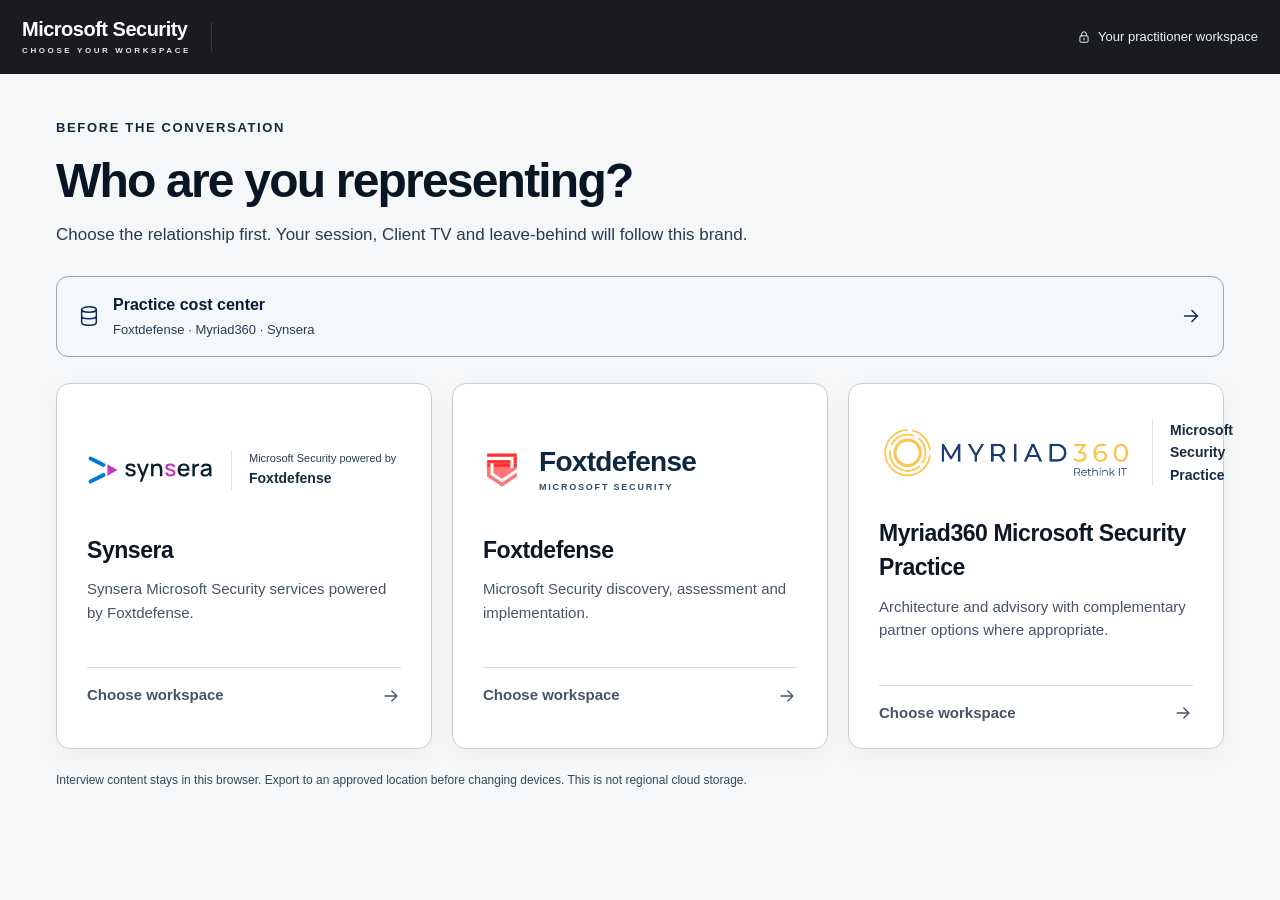
==== commit 9a1b1f2a: "Non-production Pages artifact of Foxtcon Services foxtcon/m360-discovery-studio@0bf30fa89b264f598274" ====
--- a/assessment/index.html
+++ b/assessment/index.html
@@ -9,8 +9,9 @@
       content="Foxtcon One Discovery Studio: guided Microsoft Security conversations, client readback and professional services scoping."
     />
     <title>Discovery Studio | Foxtcon One</title>
-    <script type="module" crossorigin src="/assets/index-WkpwMVNR.js"></script>
-    <link rel="stylesheet" crossorigin href="/assets/index-Q8-zW8iF.css">
+    <script type="module" crossorigin src="/assets/main-BS0m1627.js"></script>
+    <link rel="modulepreload" crossorigin href="/assets/modulepreload-polyfill-P2Xu9kJm.js">
+    <link rel="stylesheet" crossorigin href="/assets/main-H9Otoge5.css">
   </head>
   <body>
     <div id="root"></div>
--- a/assets/main-H9Otoge5.css
+++ b/assets/main-H9Otoge5.css
@@ -0,0 +1 @@
+@font-face{font-family:Poppins;font-style:normal;font-display:swap;font-weight:400;src:url(/assets/poppins-devanagari-400-normal-CJDn6rn8.woff2)format("woff2"),url(/assets/poppins-devanagari-400-normal-CqVvlrh5.woff)format("woff");unicode-range:U+900-97F,U+1CD0-1CF9,U+200C-200D,U+20A8,U+20B9,U+20F0,U+25CC,U+A830-A839,U+A8E0-A8FF,U+11B00-11B09}@font-face{font-family:Poppins;font-style:normal;font-display:swap;font-weight:400;src:url(/assets/poppins-latin-ext-400-normal-by3JarPu.woff2)format("woff2"),url(/assets/poppins-latin-ext-400-normal-DaBSavcJ.woff)format("woff");unicode-range:U+100-2BA,U+2BD-2C5,U+2C7-2CC,U+2CE-2D7,U+2DD-2FF,U+304,U+308,U+329,U+1D00-1DBF,U+1E00-1E9F,U+1EF2-1EFF,U+2020,U+20A0-20AB,U+20AD-20C0,U+2113,U+2C60-2C7F,U+A720-A7FF}@font-face{font-family:Poppins;font-style:normal;font-display:swap;font-weight:400;src:url(/assets/poppins-latin-400-normal-cpxAROuN.woff2)format("woff2"),url(/assets/poppins-latin-400-normal-BOb3E3N0.woff)format("woff");unicode-range:U+??,U+131,U+152-153,U+2BB-2BC,U+2C6,U+2DA,U+2DC,U+304,U+308,U+329,U+2000-206F,U+20AC,U+2122,U+2191,U+2193,U+2212,U+2215,U+FEFF,U+FFFD}@font-face{font-family:Poppins;font-style:normal;font-display:swap;font-weight:500;src:url(/assets/poppins-devanagari-500-normal-BIdkeU1p.woff2)format("woff2"),url(/assets/poppins-devanagari-500-normal-DMPDjHtT.woff)format("woff");unicode-range:U+900-97F,U+1CD0-1CF9,U+200C-200D,U+20A8,U+20B9,U+20F0,U+25CC,U+A830-A839,U+A8E0-A8FF,U+11B00-11B09}@font-face{font-family:Poppins;font-style:normal;font-display:swap;font-weight:500;src:url(/assets/poppins-latin-ext-500-normal-CK-6C4Hw.woff2)format("woff2"),url(/assets/poppins-latin-ext-500-normal-CgAe2rWW.woff)format("woff");unicode-range:U+100-2BA,U+2BD-2C5,U+2C7-2CC,U+2CE-2D7,U+2DD-2FF,U+304,U+308,U+329,U+1D00-1DBF,U+1E00-1E9F,U+1EF2-1EFF,U+2020,U+20A0-20AB,U+20AD-20C0,U+2113,U+2C60-2C7F,U+A720-A7FF}@font-face{font-family:Poppins;font-style:normal;font-display:swap;font-weight:500;src:url(/assets/poppins-latin-500-normal-C8OXljZJ.woff2)format("woff2"),url(/assets/poppins-latin-500-normal-DGXqpDMm.woff)format("woff");unicode-range:U+??,U+131,U+152-153,U+2BB-2BC,U+2C6,U+2DA,U+2DC,U+304,U+308,U+329,U+2000-206F,U+20AC,U+2122,U+2191,U+2193,U+2212,U+2215,U+FEFF,U+FFFD}@font-face{font-family:Poppins;font-style:normal;font-display:swap;font-weight:600;src:url(/assets/poppins-devanagari-600-normal-STEjXBNN.woff2)format("woff2"),url(/assets/poppins-devanagari-600-normal-ClASKHrr.woff)format("woff");unicode-range:U+900-97F,U+1CD0-1CF9,U+200C-200D,U+20A8,U+20B9,U+20F0,U+25CC,U+A830-A839,U+A8E0-A8FF,U+11B00-11B09}@font-face{font-family:Poppins;font-style:normal;font-display:swap;font-weight:600;src:url(/assets/poppins-latin-ext-600-normal-CAhIAdZj.woff2)format("woff2"),url(/assets/poppins-latin-ext-600-normal-Df5ffKXP.woff)format("woff");unicode-range:U+100-2BA,U+2BD-2C5,U+2C7-2CC,U+2CE-2D7,U+2DD-2FF,U+304,U+308,U+329,U+1D00-1DBF,U+1E00-1E9F,U+1EF2-1EFF,U+2020,U+20A0-20AB,U+20AD-20C0,U+2113,U+2C60-2C7F,U+A720-A7FF}@font-face{font-family:Poppins;font-style:normal;font-display:swap;font-weight:600;src:url(/assets/poppins-latin-600-normal-zEkxB9Mr.woff2)format("woff2"),url(/assets/poppins-latin-600-normal-BJdTmd5m.woff)format("woff");unicode-range:U+??,U+131,U+152-153,U+2BB-2BC,U+2C6,U+2DA,U+2DC,U+304,U+308,U+329,U+2000-206F,U+20AC,U+2122,U+2191,U+2193,U+2212,U+2215,U+FEFF,U+FFFD}@font-face{font-family:Poppins;font-style:normal;font-display:swap;font-weight:700;src:url(/assets/poppins-devanagari-700-normal-O-jipLrW.woff2)format("woff2"),url(/assets/poppins-devanagari-700-normal-fHs-vx92.woff)format("woff");unicode-range:U+900-97F,U+1CD0-1CF9,U+200C-200D,U+20A8,U+20B9,U+20F0,U+25CC,U+A830-A839,U+A8E0-A8FF,U+11B00-11B09}@font-face{font-family:Poppins;font-style:normal;font-display:swap;font-weight:700;src:url(/assets/poppins-latin-ext-700-normal-cby-RkWa.woff2)format("woff2"),url(/assets/poppins-latin-ext-700-normal-DctTR6Tg.woff)format("woff");unicode-range:U+100-2BA,U+2BD-2C5,U+2C7-2CC,U+2CE-2D7,U+2DD-2FF,U+304,U+308,U+329,U+1D00-1DBF,U+1E00-1E9F,U+1EF2-1EFF,U+2020,U+20A0-20AB,U+20AD-20C0,U+2113,U+2C60-2C7F,U+A720-A7FF}@font-face{font-family:Poppins;font-style:normal;font-display:swap;font-weight:700;src:url(/assets/poppins-latin-700-normal-Qrb0O0WB.woff2)format("woff2"),url(/assets/poppins-latin-700-normal-BVuQR_eA.woff)format("woff");unicode-range:U+??,U+131,U+152-153,U+2BB-2BC,U+2C6,U+2DA,U+2DC,U+304,U+308,U+329,U+2000-206F,U+20AC,U+2122,U+2191,U+2193,U+2212,U+2215,U+FEFF,U+FFFD}.current-tools-panel{color:#1e293b;background:#fff;border:1px solid #d4d9df;border-radius:14px;margin:16px 0;padding:16px;font-size:14px;line-height:1.55}.current-tools-panel summary{cursor:pointer;font-weight:650}.current-tools-panel summary span{float:right;color:#475569}.current-tools-panel p{color:#475569}.current-tools-editor{border-top:1px solid #dce1e6;margin-top:14px;padding:14px 0}.current-tools-fields{grid-template-columns:repeat(2,minmax(0,1fr));gap:12px;margin:12px 0;display:grid}.current-tools-panel label{flex-direction:column;gap:5px;margin:8px 0;font-weight:600;display:flex}.current-tools-panel textarea,.current-tools-panel select{box-sizing:border-box;color:#172334;width:100%;font:inherit;background:#fff;border:1px solid #b8c2ce;border-radius:8px;padding:10px}.current-tools-panel fieldset:not(.current-tools-controls) label{flex-direction:row;align-items:center}.current-tools-panel button{color:#172334;font:inherit;cursor:pointer;background:#f8fafc;border:1px solid #bac4ce;border-radius:8px;margin:6px 8px 6px 0;padding:9px 12px}.current-tools-panel button:disabled{opacity:.5;cursor:not-allowed}.current-tools-panel :focus-visible{outline-offset:3px;outline:3px solid #ba3434}.current-tools-help,.current-tools-caution{font-size:12px}.current-tools-preview{border:2px solid #ad3737;border-radius:12px;margin-top:16px;padding:16px}.current-tools-visual{color:inherit;text-align:left;line-height:1.5}.current-tools-eyebrow{letter-spacing:.13em;text-transform:uppercase;font-size:11px}.current-tools-visual h2{margin:10px 0;font-size:clamp(24px,3vw,42px)}.current-tools-card{overflow-wrap:anywhere;border:1px solid;border-radius:14px;margin:14px 0;padding:20px}.current-tools-card h3{margin:0;font-size:22px}.current-tools-card dl{grid-template-columns:repeat(2,minmax(0,1fr));gap:12px;display:grid}.current-tools-card dt{opacity:.85;font-size:12px;font-weight:650}.current-tools-card dd{white-space:pre-wrap;margin:0}.current-tools-chain{grid-template-columns:repeat(5,minmax(0,1fr));gap:10px;padding:0;list-style:none;display:grid}.current-tools-chain li{border:1px solid;border-radius:8px;padding:12px}.current-tools-chain span{text-transform:capitalize;font-size:12px;display:block}.current-tools-chain strong{font-size:14px;display:block}.current-tools-visual.compact h2{font-size:24px}.current-tools-visual.compact .current-tools-chain{grid-template-columns:repeat(auto-fit,minmax(120px,1fr))}@media (width<=700px){.current-tools-fields,.current-tools-card dl{grid-template-columns:1fr}.current-tools-chain{grid-template-columns:repeat(2,minmax(0,1fr))}}.current-tools-controls{border:0;min-width:0;margin:0;padding:0}.current-tools-sr-only{clip-path:inset(50%);white-space:nowrap;width:1px;height:1px;position:absolute;overflow:hidden}.current-tools-catalog-hint{background:#fff8f3;border-left:3px solid #c16858;padding:10px 12px;color:#5e6f78!important}.current-tools-catalog-hint strong{color:#344b59}.current-tool-source{color:#536572;background:#f7fafc;border:1px solid #d9e2e8;border-radius:8px;gap:4px;margin:9px 0;padding:10px 12px;display:grid}.current-tool-source strong{font-size:10px}.current-tool-source span{color:#71808b;font-size:8px;line-height:1.5}.current-tool-source a{color:#245b8e;font-size:8px;text-decoration:underline}.current-tool-source.is-review-due,.current-tool-source.is-unreviewed{background:#fff8f5;border-color:#e0b6a7}.current-tool-source.is-unreviewed strong{color:#9b493f}.ds-map-overlay{z-index:100;color:#1d2d43;background:#f5f7fa;padding:26px clamp(20px,4vw,70px);position:fixed;inset:0;overflow:auto}.ds-map-overlay>header{border-bottom:1px solid #b9c8d8;justify-content:space-between;align-items:center;gap:20px;padding-bottom:18px;display:flex}.ds-map-overlay h2{margin-top:25px;font-size:32px}.ds-map-overlay p{color:#405169;margin:12px 0;font-size:16px}.ds-map-overlay input[type=search]{width:100%;font:inherit;background:#fff;border:1px solid #aebfce;border-radius:8px;margin-top:8px;padding:14px;display:block}.ds-map-toggle{gap:10px;margin:14px 0;display:flex}.ds-map-path{flex-wrap:wrap;gap:14px;margin:24px 0;padding:0;list-style:none;display:flex}.ds-map-path li{background:#e9eef6;border:1px solid #b4c5d8;border-radius:12px;flex:1;min-width:140px;padding:18px;font-weight:600}.ds-map-path li:not(:last-child):after{content:" →"}.ds-map-nodes{grid-template-columns:repeat(auto-fit,minmax(290px,1fr));align-items:start;gap:14px;margin:15px 0 30px;display:grid}.ds-map-nodes details{background:#fff;border:1px solid #c3cfdb;border-radius:12px;padding:18px}.ds-map-nodes details.is-active{border-left:4px solid #2b6b61}.ds-map-nodes summary{cursor:pointer;font-size:18px;font-weight:600}.ds-map-nodes summary small{color:#4c6178;font-size:14px;font-weight:400;display:block}.ds-map-nodes li{margin:7px 0}.ds-option-search{color:#33455a;margin:18px 0;display:block}.ds-option-search input{border:1px solid #b8c6d5;border-radius:8px;width:100%;margin-top:7px;padding:12px}.ds-map-overlay .current-tools-panel{color:#172333;background:#fff;margin-top:24px}.ds-client-canvas .ds-tv-main-welcome{justify-content:center;gap:26px}.ds-client-canvas .ds-tv-main-welcome .ds-tv-welcome h1{margin-top:12px;font-size:clamp(38px,3.7vw,64px)}.ds-client-canvas .ds-tv-main-welcome .ds-tv-welcome p{margin-top:16px;font-size:14px;line-height:1.65}.ds-client-canvas .ds-tv-main-welcome .ds-tv-welcome-steps{margin-top:22px}.ds-client-canvas .ds-tv-main-welcome .ds-orbit{justify-self:end;max-width:260px}.ds-team-introduction{border-top:1px solid var(--tv-line);padding-top:22px}.ds-team-heading{justify-content:space-between;align-items:flex-end;gap:18px;margin-bottom:18px;display:flex}.ds-team-heading h2{letter-spacing:-.5px;color:#e2e8ec;margin:7px 0 0;font-size:clamp(20px,1.65vw,29px);font-weight:450;line-height:1.2}.ds-team-location{color:#afbdc6;flex-shrink:0;align-items:center;gap:8px;padding-bottom:3px;font-size:11px;display:inline-flex}.ds-team-location i{background:#c0917c;border-radius:50%;width:6px;height:6px;box-shadow:0 0 0 4px #c0917c12}.ds-team-grid{grid-template-columns:repeat(3,minmax(0,1fr));gap:18px;display:grid}.ds-team-profile{background:linear-gradient(135deg,#ffffff06,#ffffff02);border:1px solid #ffffff14;border-radius:14px;grid-template-columns:clamp(100px,8vw,144px) minmax(0,1fr);align-items:stretch;gap:18px;min-width:0;padding:14px;animation:.65s cubic-bezier(.2,.65,.2,1) both ds-team-arrive;display:grid}.ds-team-portrait{aspect-ratio:6/7;background:#2b343c;border-radius:9px;align-self:start;overflow:hidden}.ds-team-portrait img{object-fit:cover;object-position:center 28%;width:100%;height:100%;display:block}.ds-team-portrait.is-unavailable{color:#d6b8a9;letter-spacing:2px;place-items:center;font-size:30px;display:grid}.ds-team-copy{align-self:start;min-width:0;padding-top:3px}.ds-team-copy h3{color:#e8edef;letter-spacing:-.3px;margin:0 0 7px;font-size:clamp(20px,1.25vw,24px);font-weight:500}.ds-team-role{color:#d0aa96;font-size:clamp(12px,.75vw,14px);line-height:1.45;display:block}.ds-team-copy p{color:#a4b2bd;margin:11px 0 0;font-size:clamp(13px,.77vw,14px);line-height:1.65}@keyframes ds-team-arrive{0%{opacity:0;transform:translateY(12px)}to{opacity:1;transform:translateY(0)}}@media (width>=1100px) and (height<=850px){.ds-client-canvas .ds-tv-main-welcome{gap:14px;padding-top:10px;padding-bottom:10px}.ds-client-canvas .ds-tv-main-welcome .ds-tv-welcome{grid-template-columns:minmax(0,1fr) 175px}.ds-client-canvas .ds-tv-main-welcome .ds-tv-welcome h1{margin-top:9px;font-size:clamp(34px,2.9vw,43px)}.ds-client-canvas .ds-tv-main-welcome .ds-tv-welcome p{margin-top:10px;font-size:12px}.ds-client-canvas .ds-tv-main-welcome .ds-tv-welcome-steps{margin-top:13px;font-size:10px}.ds-team-introduction{padding-top:15px}.ds-team-heading{margin-bottom:12px}.ds-team-heading h2{font-size:21px}.ds-team-profile{grid-template-columns:100px minmax(0,1fr);gap:13px;padding:11px}.ds-team-copy p{margin-top:8px;font-size:13px;line-height:1.5}.ds-team-role{font-size:12px}}@media (width<=1099px){.ds-team-profile{grid-template-columns:1fr;gap:13px}.ds-team-portrait{aspect-ratio:1.5;width:100%;max-height:160px}.ds-team-portrait img{object-position:center 27%}.ds-team-copy{align-self:start}.ds-team-copy h3{font-size:20px}.ds-team-role{font-size:12px}.ds-team-copy p{font-size:13px}}@media (width<=740px){.ds-client-canvas .ds-tv-main-welcome .ds-tv-welcome{grid-template-columns:1fr;gap:14px;display:grid}.ds-client-canvas .ds-tv-main-welcome .ds-orbit{display:none}.ds-team-heading{flex-direction:column;align-items:flex-start;gap:12px}.ds-team-grid{grid-template-columns:1fr;gap:12px}.ds-team-profile{grid-template-columns:90px minmax(0,1fr);padding:12px}.ds-team-portrait{aspect-ratio:6/7}.ds-team-copy p{font-size:13px}}@media (prefers-reduced-motion:reduce){.ds-team-profile{opacity:1!important;animation:none!important;transform:none!important}}.ds-no-motion .ds-team-profile{opacity:1!important;animation:none!important;transform:none!important}.ds-team-grid:has(>:only-child){grid-template-columns:minmax(0,660px)}.ds-welcome-card .ds-team-introduction{border-color:#d5dbe2;margin:24px 0}.ds-welcome-card .ds-team-heading h2,.ds-welcome-card .ds-team-copy h3{color:#17233a}.ds-welcome-card .ds-team-copy p,.ds-welcome-card .ds-team-role,.ds-welcome-card .ds-team-location{color:#42516a}.ds-welcome-card .ds-team-profile{background:#f6f8fa;border-color:#d5dbe2;grid-template-columns:72px minmax(0,1fr)}.ds-welcome-card .ds-team-grid{grid-template-columns:1fr}.ds-welcome-card .ds-team-portrait{width:72px}.studio-report{--report-ink:#202025;--report-muted:#62616a;--report-red:#b51e2a;--report-line:#e1dfe2;border:1px solid var(--report-line);width:min(100%,1040px);color:var(--report-ink);overflow-wrap:anywhere;background:#fff;border-radius:16px;margin:0 auto;padding:38px 42px;font-family:Inter,ui-sans-serif,system-ui,-apple-system,BlinkMacSystemFont,Segoe UI,sans-serif;font-size:14px;line-height:1.55;box-shadow:0 12px 45px #24131c0a}.studio-report,.studio-report *{box-sizing:border-box}.studio-report h1,.studio-report h2,.studio-report h3,.studio-report p,.studio-report dl,.studio-report dd{margin:0}.studio-report h1{letter-spacing:-.8px;color:var(--report-ink);font-size:clamp(27px,4vw,36px);font-weight:650;line-height:1.18}.studio-report h2{color:var(--report-ink);font-size:19px;font-weight:650;line-height:1.35}.studio-report h3{color:var(--report-ink);font-size:14px;font-weight:650;line-height:1.4}.studio-report-header{border-bottom:2px solid var(--report-red);justify-content:space-between;align-items:flex-start;gap:20px;padding-bottom:24px;display:flex}.studio-report-brand{flex-direction:column;align-items:flex-start;gap:9px;display:flex}.studio-report-brand>span{color:var(--report-muted);font-size:11px}.studio-report-foxtcon{align-items:center;gap:7px;display:flex}.studio-report-foxtcon strong{letter-spacing:-.6px;font-size:22px}.studio-report-meta{text-align:right;color:var(--report-muted);flex-direction:column;gap:5px;font-size:12px;display:flex}.studio-report-meta>span{color:var(--report-ink);font-weight:650}.studio-report-lead{padding:27px 0 24px}.studio-report .studio-report-kicker{color:var(--report-red);text-transform:uppercase;letter-spacing:1px;margin-bottom:9px;font-size:11px;font-weight:650}.studio-report .studio-report-client{margin:10px 0 14px;font-size:22px;font-weight:500}.studio-report-status{color:#805a22;background:#fff3e4;border:1px solid #e7cda9;border-radius:5px;padding:5px 8px;font-size:11px;font-weight:650;display:inline-block}.studio-report-status.is-confirmed{color:#315a4b;background:#edf6f1;border-color:#c6dfd0}.studio-report .studio-report-intro{color:#514e57;margin-top:15px}.studio-report .studio-report-note{color:var(--report-muted);margin-top:10px;font-size:11px;line-height:1.5}.studio-report-coverage{border:1px solid var(--report-line);background:#f8f7f8;border-radius:10px;padding:19px 21px}.studio-report-coverage-title{justify-content:space-between;align-items:center;gap:12px;display:flex}.studio-report-coverage-title>span{color:var(--report-muted);font-size:12px}.studio-report-metrics{grid-template-columns:1.15fr repeat(4,1fr);gap:15px;padding:17px 0 2px;display:grid}.studio-report-metrics dt{color:var(--report-muted);font-size:11px}.studio-report-metrics dd{font-variant-numeric:tabular-nums;font-size:27px;font-weight:600}.studio-report-metrics small{color:var(--report-muted);font-size:13px;font-weight:400}.studio-report-score{border-top:1px solid var(--report-line);grid-template-columns:190px 1fr;align-items:center;gap:20px;margin-top:17px;padding-top:16px;display:grid}.studio-report-score>div{flex-direction:column;display:flex}.studio-report-score span{color:var(--report-muted);font-size:11px}.studio-report-score strong{font-variant-numeric:tabular-nums;font-size:27px;font-weight:650}.studio-report-score small{color:var(--report-muted);font-size:13px;font-weight:400}.studio-report-score p{color:var(--report-muted);font-size:11px}.studio-report-section{margin-top:29px}.studio-report-section-title{align-items:baseline;gap:10px;margin-bottom:14px;display:flex}.studio-report-section-title>span{color:var(--report-red);text-transform:uppercase;letter-spacing:.4px;font-size:11px;font-weight:650}.studio-report-findings{grid-template-columns:repeat(2,minmax(0,1fr));gap:12px;margin:0;padding:0;list-style:none;display:grid}.studio-report-finding{border:1px solid var(--report-line);background:#fff;border-radius:8px;min-width:0;padding:14px 15px}.studio-report-item-head{flex-wrap:wrap;justify-content:space-between;align-items:baseline;gap:9px;margin-bottom:7px;display:flex}.studio-report-label{color:#65515c;white-space:nowrap;background:#f5f0f2;border-radius:4px;padding:2px 6px;font-size:11px;display:inline-block}.studio-report-label.is-open{color:#815b2a;background:#fbf3e9}.studio-report-label.is-evidence-seen{color:#3c604f;background:#eef5f0}.studio-report-finding>p{color:#514e57;white-space:pre-wrap;font-size:12px}.studio-report-empty{color:var(--report-muted);padding:12px 0;font-size:12px}.studio-report-open{flex-direction:column;gap:8px;margin:0;padding:0;list-style:none;display:flex}.studio-report-open .studio-report-finding{background:#fffcf7;border-color:#ece2d3}.studio-report-followups{flex-direction:column;gap:8px;margin:0;padding:0;list-style:none;display:flex}.studio-report-followups li{border:1px solid var(--report-line);border-radius:8px;padding:10px 12px}.studio-report-followups li>div{justify-content:space-between;align-items:baseline;gap:12px;display:flex}.studio-report-followups strong{font-size:12px;font-weight:650}.studio-report-followups span{color:var(--report-muted);font-size:10px}.studio-report-followups p{color:var(--report-muted);margin:5px 0 0;font-size:11px}.studio-report-unasked{border-top:1px solid var(--report-line);margin-top:15px;padding-top:14px}.studio-report-unasked h3{color:var(--report-muted)}.studio-report-unasked ul{columns:2;color:var(--report-muted);margin:8px 0 0;padding-left:17px;font-size:12px}.studio-report-unasked li{break-inside:avoid;margin-bottom:5px}.studio-report-service-grid{grid-template-columns:repeat(2,minmax(0,1fr));gap:12px;display:grid}.studio-report-service{border-left:2px solid #c6b8bd;padding:2px 0 2px 12px}.studio-report-service p{color:var(--report-muted);margin-top:7px;font-size:12px}.studio-report-service p strong{color:#514e57;font-size:11px;display:block}.studio-report .studio-report-scope-state{color:var(--report-red);margin-bottom:13px;font-size:12px;font-weight:650}.studio-report-scope-grid{border-top:1px solid var(--report-line);grid-template-columns:1fr 1fr;gap:0 22px;display:grid}.studio-report-scope-grid>div{border-bottom:1px solid var(--report-line);padding:12px 0}.studio-report-scope-grid dt{color:var(--report-muted);margin-bottom:5px;font-size:11px;font-weight:600}.studio-report-scope-grid dd{white-space:pre-wrap;font-size:12px}.studio-report-scope-grid .is-empty{color:#837b83;font-style:italic}.studio-report .studio-report-agreement{color:#514e57;margin-top:15px;font-size:12px}.studio-report-next{background:#fff6f6;border:1px solid #e4c7cc;border-radius:10px;margin-top:29px;padding:20px 22px}.studio-report-next h2{white-space:pre-wrap}.studio-report-next dl{grid-template-columns:1fr 1fr;gap:20px;margin-top:17px;display:grid}.studio-report-next dt{color:var(--report-muted);font-size:11px}.studio-report-next dd{white-space:pre-wrap;margin-top:3px;font-size:13px}.studio-report-next>p:not(.studio-report-kicker){color:var(--report-muted);margin-top:8px;font-size:12px}.studio-report-appendix{border-top:2px solid var(--report-line);padding-top:24px}.studio-report-answers{counter-reset:answers;margin:16px 0 0;padding:0;list-style:none}.studio-report-answers>li{counter-increment:answers;border-bottom:1px solid var(--report-line);padding:15px 0 15px 30px;position:relative}.studio-report-answers>li:before{content:counter(answers, decimal-leading-zero);color:#9b8e96;font-size:11px;font-weight:650;position:absolute;top:17px;left:0}.studio-report .studio-report-answer-topic{color:var(--report-muted);margin-bottom:6px;font-size:11px}.studio-report-answers ul{color:#514e57;margin:0;padding-left:17px;font-size:12px}.studio-report-answers ul li{white-space:pre-wrap;margin-bottom:3px}.studio-report-client-note{border-left:2px solid #d8d0d4;margin-top:10px;padding-left:10px}.studio-report-client-note strong{color:var(--report-muted);font-size:11px;font-weight:600}.studio-report-client-note p{white-space:pre-wrap;color:#514e57;margin-top:3px;font-size:12px}.studio-report-footer{border-top:1px solid var(--report-line);color:var(--report-muted);justify-content:space-between;gap:15px;margin-top:24px;padding-top:13px;font-size:11px;display:flex}@media (width<=700px){.studio-report{border-radius:10px;padding:24px 20px}.studio-report-header,.studio-report-footer{flex-wrap:wrap}.studio-report-meta{text-align:left}.studio-report-metrics{grid-template-columns:repeat(3,1fr);gap:13px}.studio-report-findings,.studio-report-service-grid,.studio-report-scope-grid,.studio-report-score{grid-template-columns:1fr}.studio-report-unasked ul{columns:1}}@media (width<=420px){.studio-report-coverage{padding:15px}.studio-report-coverage-title{flex-direction:column;align-items:flex-start;gap:6px}.studio-report-next dl{grid-template-columns:1fr;gap:10px}}@page studio-report-page{size:auto;margin:16mm 15mm 17mm}@media print{.studio-report{page:studio-report-page;width:100%;max-width:none;box-shadow:none;-webkit-print-color-adjust:exact;print-color-adjust:exact;border:0;border-radius:0;margin:0;padding:0;font-size:10pt;display:block;color:#202025!important;background:#fff!important}.studio-report h1{font-size:24pt}.studio-report h2{font-size:13pt}.studio-report h3{font-size:10pt}.studio-report h1,.studio-report h2,.studio-report h3,.studio-report-section-title{break-after:avoid;page-break-after:avoid}.studio-report p,.studio-report li{orphans:3;widows:3}.studio-report-header,.studio-report-lead,.studio-report-coverage,.studio-report-next,.studio-report-finding,.studio-report-service,.studio-report-scope-grid>div,.studio-report-answers>li{break-inside:avoid-page;page-break-inside:avoid}.studio-report-header{padding-bottom:13px}.studio-report-lead{padding:19px 0}.studio-report .studio-report-client{font-size:16pt}.studio-report-findings,.studio-report-service-grid,.studio-report-scope-grid{display:block}.studio-report-finding,.studio-report-service{margin-bottom:9px}.studio-report-coverage{padding:14px 16px}.studio-report-metrics{grid-template-columns:1.2fr repeat(4,1fr);display:grid}.studio-report-score{grid-template-columns:165px 1fr;display:grid}.studio-report-section{margin-top:21px}.studio-report-unasked ul{columns:1}.studio-report-scope-grid>div{padding:9px 0}.studio-report-next{padding:15px 17px}.studio-report-next dl{grid-template-columns:1fr 1fr;display:grid}.studio-report-appendix{break-before:page;page-break-before:always;border-top:0;padding-top:0}.studio-report-answers>li{padding-top:12px;padding-bottom:12px}.studio-report-answers>li:before{top:14px}.studio-report-footer{break-inside:avoid;display:flex}}.studio-report{font-family:Aptos,Aptos Display,Segoe UI,Arial,sans-serif}.studio-report-client-lockup{justify-content:flex-end;align-items:center;gap:16px;display:flex}.studio-report-client-logo{object-fit:contain;border:1px solid var(--report-line);background:#fff;border-radius:7px;width:150px;height:54px;padding:6px 9px}.studio-report-snapshot{border:1px solid var(--report-line);background:linear-gradient(120deg,#f6f8f9,#fbfbfa);border-radius:12px;grid-template-columns:minmax(220px,.82fr) minmax(0,1.18fr);gap:24px;padding:20px 22px;display:grid}.studio-report-outcome{background:linear-gradient(135deg,#fff7f7,#fbfaf7);border:1px solid #e4c7cc;border-radius:12px;margin-top:0;padding:19px 21px}.studio-report-outcome-grid{grid-template-columns:repeat(2,minmax(0,1fr));gap:14px 22px;display:grid}.studio-report-outcome-grid>div{border-left:2px solid #bd6b62;gap:4px;padding-left:12px;display:grid}.studio-report-outcome-grid span{color:var(--report-muted);text-transform:uppercase;letter-spacing:.45px;font-size:10px;font-weight:650}.studio-report-outcome-grid strong{color:var(--report-ink);font-size:12px;line-height:1.45}.studio-report-snapshot-lead{grid-template-columns:1fr auto;align-items:end;gap:2px 12px;display:grid}.studio-report-snapshot-lead>span{color:var(--report-muted);text-transform:uppercase;letter-spacing:.8px;font-size:11px;font-weight:650}.studio-report-snapshot-lead>strong{color:var(--report-red);font-variant-numeric:tabular-nums;grid-area:1/2/3;font-size:35px;line-height:1}.studio-report-snapshot-lead>small{color:var(--report-muted);font-size:11px}.studio-report-snapshot-lead>div{background:#dde4e7;border-radius:8px;grid-column:1/-1;height:7px;margin-top:10px;overflow:hidden}.studio-report-snapshot-lead i{border-radius:inherit;background:linear-gradient(90deg, var(--report-red), #bc8776);height:100%;display:block}.studio-report-snapshot dl{grid-template-columns:repeat(3,1fr);gap:12px;display:grid}.studio-report-snapshot dl>div{border-left:1px solid var(--report-line);padding-left:15px}.studio-report-snapshot dt{color:var(--report-muted);font-size:11px}.studio-report-snapshot dd{color:var(--report-ink);font-variant-numeric:tabular-nums;margin-top:4px;font-size:26px;font-weight:650}.studio-report-snapshot dd small{color:var(--report-muted);margin-top:2px;font-size:10px;font-weight:450;display:block}.studio-report-focus-grid{grid-template-columns:repeat(3,minmax(0,1fr));gap:15px 20px;display:grid}.studio-report-client-notes{background:#f7f9f9;border-left:2px solid #b8c4ca;gap:6px;margin-top:12px;padding:11px 13px;display:grid}.studio-report-client-notes>strong{color:var(--report-muted);text-transform:uppercase;letter-spacing:.5px;font-size:10px}.studio-report-client-notes p{color:#43525c;font-size:11px}.studio-report-client-notes p span{color:var(--report-ink);margin-right:7px;font-weight:650}.studio-report-focus-grid>div{gap:5px;display:grid}.studio-report-focus-grid span{color:var(--report-ink);font-size:12px;font-weight:600}.studio-report-focus-grid>div>div{background:#e4e7e9;border-radius:5px;height:5px;overflow:hidden}.studio-report-focus-grid i{border-radius:inherit;background:linear-gradient(90deg,#ba7164,#9fb8ad);height:100%;display:block}.studio-report-focus-grid small{color:var(--report-muted);font-size:9px}.studio-report-service-chips{flex-wrap:wrap;gap:8px;display:flex}.studio-report-service-chips>span{border:1px solid var(--report-line);color:#35444e;background:#f7f8f8;border-radius:999px;padding:6px 9px;font-size:11px}.studio-report-tool-list{grid-template-columns:repeat(2,minmax(0,1fr));gap:9px 18px;margin-top:13px;display:grid}.studio-report-tool-list>div{border-left:2px solid #c3a08f;gap:2px;padding-left:10px;display:grid}.studio-report-tool-list strong{font-size:12px}.studio-report-tool-list span{color:var(--report-muted);font-size:10px}.studio-report-boundary{color:var(--report-muted);font-size:9px;line-height:1.45;margin-top:10px!important}@media (width<=700px){.studio-report-client-lockup{flex-direction:column;align-items:flex-end}.studio-report-snapshot,.studio-report-focus-grid,.studio-report-tool-list,.studio-report-outcome-grid{grid-template-columns:1fr}}@media (width<=460px){.studio-report-snapshot dl{grid-template-columns:1fr}}@media print{.studio-report-header,.studio-report-lead,.studio-report-outcome,.studio-report-snapshot,.studio-report-next,.studio-report-focus-grid>div,.studio-report-tool-list>div{break-inside:avoid-page;page-break-inside:avoid}.studio-report-lead{padding:14px 0 13px}.studio-report-snapshot{padding:13px 15px}.studio-report-next{margin-top:14px;padding:13px 15px}.studio-report-section{margin-top:16px}.studio-report-findings{grid-template-columns:repeat(3,minmax(0,1fr))}.studio-report-finding{padding:10px 11px}.studio-report-focus-grid{gap:9px 15px}.studio-report-client-logo{width:115px;height:42px}}.ce-backdrop{z-index:130;-webkit-backdrop-filter:blur(7px);backdrop-filter:blur(7px);color:#28242b;background:#151318b8;place-items:center;padding:25px;display:grid;position:fixed;inset:0}.ce-modal{background:#f8f6f6;border:1px solid #ffffff40;border-radius:18px;width:min(1260px,100%);max-height:calc(100dvh - 50px);font-family:inherit;overflow:auto;box-shadow:0 30px 100px #09060b50}.ce-modal *{box-sizing:border-box}.ce-modal h1,.ce-modal h2,.ce-modal h3,.ce-modal p,.ce-modal dl,.ce-modal dd{margin:0}.ce-modal button,.ce-modal input,.ce-modal select,.ce-modal textarea{font:inherit}.ce-modal button{cursor:pointer}.ce-modal button:disabled{cursor:not-allowed;opacity:.5}.ce-modal button:focus-visible,.ce-modal input:focus-visible,.ce-modal select:focus-visible,.ce-modal textarea:focus-visible{outline-offset:3px;outline:3px solid #b50d3840}.ce-toolbar{z-index:2;-webkit-backdrop-filter:blur(12px);backdrop-filter:blur(12px);background:#fffcfcf5;border-bottom:1px solid #e7dfe1;justify-content:space-between;align-items:center;gap:18px;padding:20px 26px;display:flex;position:sticky;top:0}.ce-toolbar-title{align-items:center;gap:12px;display:flex}.ce-lock{color:#a22142;background:#fcf1f4;border:1px solid #eddde1;border-radius:11px;place-items:center;width:42px;height:42px;display:grid}.ce-modal .ce-kicker{letter-spacing:1.1px;color:#935467;font-size:11px;font-weight:700;line-height:1.6}.ce-toolbar h2{letter-spacing:-.4px;font-size:20px;font-weight:650}.ce-toolbar-actions{flex-wrap:wrap;align-items:center;gap:7px;display:flex}.ce-toolbar-actions button{color:#4b3f46;background:#fff;border:1px solid #e1d7dc;border-radius:7px;align-items:center;gap:7px;min-height:36px;padding:8px 10px;font-size:12px;font-weight:550;display:flex}.ce-toolbar-actions button:hover{background:#faf1f4;border-color:#ceb9c1}.ce-toolbar-actions .ce-close{background:0 0;border:0;padding:8px}.ce-private-notice{color:#6c4c5a;background:#f1e9ed;align-items:flex-start;gap:9px;padding:12px 27px;font-size:12px;line-height:1.5;display:flex}.ce-private-notice svg{flex:none;margin-top:1px}.ce-editor{border:0;grid-template-columns:minmax(0,1fr) 305px;gap:29px;min-inline-size:0;margin:0;padding:32px 28px;display:grid}.ce-read-only{color:#906227;background:#fff5df;padding:13px 27px;font-size:12px}.ce-modal .ce-scope-review{color:#876171;background:#f4e9ee;border-left:2px solid #bf718b;margin-top:14px;padding:11px 13px;font-size:12px;line-height:1.5}.ce-hidden{display:none}.ce-main{min-width:0}.ce-intro h1{letter-spacing:-1.35px;margin:10px 0 15px;font-size:clamp(27px,3vw,39px);font-weight:550;line-height:1.12}.ce-intro>p:last-child{color:#6c6069;max-width:640px;font-size:14px;line-height:1.65}.ce-settings{background:#fff;border:1px solid #e6dfe2;border-radius:10px;grid-template-columns:1fr 1.4fr .9fr;align-items:start;gap:13px;margin:25px 0 31px;padding:18px;display:grid}.ce-modal label{flex-direction:column;gap:6px;min-width:0;display:flex}.ce-modal label>span{color:#60525b;font-size:11px;font-weight:650}.ce-modal label small{color:#857780;font-size:11px;line-height:1.45}.ce-modal input,.ce-modal select,.ce-modal textarea{color:#352b32;background:#fff;border:1px solid #ddd3d8;border-radius:6px;width:100%;padding:10px;font-size:13px;line-height:1.4}.ce-modal input::placeholder,.ce-modal textarea::placeholder{color:#9c8d96}.ce-modal input[type=number]{font-variant-numeric:tabular-nums}.ce-modal textarea{resize:vertical}.ce-section-title{justify-content:space-between;align-items:flex-start;gap:15px;margin-bottom:15px;display:flex}.ce-section-title h2{font-size:18px;font-weight:650}.ce-section-title p{color:#857580;margin-top:5px;font-size:12px}.ce-add{color:#9e294b;background:#fff;border:1px solid #d7bac4;border-radius:6px;flex:none;align-items:center;gap:5px;padding:8px 10px;font-size:12px;display:flex}.ce-empty{text-align:center;color:#9b7c89;background:#fdfafa;border:1px dashed #d7c9d0;border-radius:10px;flex-direction:column;align-items:center;padding:32px 25px;display:flex}.ce-empty h3{color:#66505d;margin:12px 0 7px;font-size:16px}.ce-empty p{max-width:360px;font-size:13px;line-height:1.5}.ce-lines{flex-direction:column;gap:15px;display:flex}.ce-line{background:#fff;border:1px solid #e4dce0;border-radius:10px;padding:17px}.ce-line-heading{justify-content:space-between;align-items:center;margin-bottom:12px;display:flex}.ce-line-heading>span{letter-spacing:.9px;color:#ab6a80;font-size:11px;font-weight:650}.ce-line-heading button{color:#8e7b84;background:#f8f3f5;border:0;border-radius:5px;place-items:center;width:27px;height:27px;display:grid}.ce-line-fields{grid-template-columns:1.4fr 1fr .6fr 1fr;align-items:end;gap:10px;display:grid}.ce-assumptions{margin-top:13px}.ce-line-total{border-top:1px solid #f0e9ec;justify-content:space-between;align-items:center;gap:12px;margin-top:13px;padding-top:13px;display:flex}.ce-line-total span{color:#8c7983;font-size:11px}.ce-line-total strong{color:#694251;font-variant-numeric:tabular-nums;font-size:14px}.ce-templates{margin-top:22px}.ce-templates>div{flex-wrap:wrap;gap:7px;margin-top:9px;display:flex}.ce-templates button{text-align:left;color:#7e626f;background:#fff;border:1px solid #e4dbe0;border-radius:5px;align-items:center;gap:5px;padding:8px 9px;font-size:11px;display:flex}.ce-templates button:hover{background:#fdf5f8;border-color:#b56b84}.ce-sidebar{min-width:0}.ce-summary{background:#fff;border:1px solid #dfcdd5;border-radius:12px;padding:23px 22px;box-shadow:0 5px 12px #4d27350a}.ce-summary h2{letter-spacing:-.6px;margin-top:6px;font-size:23px;font-weight:600}.ce-summary-hours{border-bottom:1px solid #eee2e7;flex-direction:column;padding:22px 0;display:flex}.ce-summary-hours strong{color:#44343e;letter-spacing:-1px;font-variant-numeric:tabular-nums;font-size:34px}.ce-summary-hours span{color:#8a7580;margin-top:4px;font-size:12px}.ce-summary dl>div{border-bottom:1px solid #eee7ea;padding:15px 0}.ce-summary dt{color:#8a7580;font-size:11px}.ce-summary dd{color:#4c3440;font-variant-numeric:tabular-nums;margin-top:5px;font-size:18px;font-weight:600}.ce-summary .ce-primary-fee dd{color:#a52149;font-size:24px}.ce-formula{color:#7a4b5e;background:#f8f0f3;border-radius:7px;margin-top:17px;padding:13px}.ce-formula strong{font-size:12px}.ce-formula p{margin-top:5px;font-size:11px;line-height:1.6}.ce-modal .ce-help{color:#897680;font-size:11px;line-height:1.65}.ce-summary>.ce-help{margin-top:14px}.ce-incomplete{color:#856232;font-size:12px;line-height:1.6;margin-top:16px!important}.ce-drivers{padding:25px 8px 0}.ce-drivers h3{color:#644d5a;font-size:14px}.ce-drivers ul{color:#8b7783;padding-left:17px;font-size:12px;line-height:1.6}.ce-drivers li{margin:9px 0;padding-left:2px}.ce-drivers>div{border-top:1px solid #e1d5da;margin-top:19px;padding-top:17px}.ce-drivers>div p{white-space:pre-wrap;overflow-wrap:anywhere;color:#79616d;margin:6px 0 18px;font-size:12px;line-height:1.6}.ce-modal-footer{color:#89737f;border-top:1px solid #e8dfe3;gap:10px;padding:16px 27px;font-size:11px;line-height:1.6;display:flex}.ce-modal-footer svg{flex:none;margin-top:1px}.ce-preview{padding:27px;display:none}.ce-preview.is-visible{display:block}.ce-proposal{color:#372b33;background:#fff;border:1px solid #e7dfe2;max-width:960px;margin:0 auto;padding:40px;font-size:13px;line-height:1.55}.ce-proposal-header{border-bottom:1px solid #e3d7dd;justify-content:space-between;align-items:center;gap:20px;margin-bottom:28px;padding-bottom:20px;display:flex}.ce-proposal-header>div{align-items:center;gap:9px;font-size:21px;display:flex}.ce-proposal-header>span{color:#9e355a;text-align:right;max-width:150px;font-size:11px;font-weight:650}.ce-proposal h1{letter-spacing:-1px;margin:8px 0 13px;font-size:31px;line-height:1.2}.ce-proposal-client{font-size:19px;margin-bottom:8px!important}.ce-proposal section{margin-top:29px}.ce-proposal h2{border-bottom:1px solid #e7dce1;margin-bottom:13px;padding-bottom:8px;font-size:16px}.ce-proposal-services{flex-wrap:wrap;gap:7px;margin-bottom:15px;display:flex}.ce-proposal-services span{color:#8c4a62;background:#f7eff2;border-radius:4px;padding:4px 7px;font-size:11px}.ce-proposal-scope{grid-template-columns:1fr 1fr;gap:13px 23px;display:grid}.ce-proposal-scope dt{color:#99828e;margin-bottom:3px;font-size:11px}.ce-proposal-scope dd{white-space:pre-wrap;overflow-wrap:anywhere}.ce-proposal-table-wrap{overflow-x:auto}.ce-proposal table{border-collapse:collapse;width:100%;margin-top:15px;font-size:12px}.ce-proposal th{text-align:left;color:#7f5969;background:#f7f0f3;padding:9px;font-size:11px}.ce-proposal td{vertical-align:top;font-variant-numeric:tabular-nums;border-bottom:1px solid #e9dfe4;padding:11px 9px}.ce-proposal td:first-child{width:49%}.ce-proposal td span{color:#8a7581;margin:3px 0;font-size:11px;display:block}.ce-proposal td p{white-space:pre-wrap;overflow-wrap:anywhere;color:#8a7581;font-size:11px}.ce-proposal-totals{background:#fcf6f8;border:1px solid #ead6de;padding:20px}.ce-proposal-totals dl>div{justify-content:space-between;gap:20px;padding:7px 0;display:flex}.ce-proposal-totals dd{font-variant-numeric:tabular-nums;font-weight:650}.ce-proposal-totals>p{color:#896472;margin-top:12px;font-size:11px}.ce-proposal footer{color:#89717d;border-top:1px solid #e3d7dd;margin-top:28px;padding-top:18px;font-size:11px}.ce-proposal footer p{margin-top:8px}@media (width<=1050px){.ce-editor{grid-template-columns:minmax(0,1fr) 270px;gap:20px;padding:25px 20px}.ce-line-fields,.ce-settings{grid-template-columns:1fr 1fr}.ce-settings label:first-child{grid-column:1/-1}}@media (width<=760px){.ce-backdrop{padding:0}.ce-modal{border-radius:0;max-height:100dvh}.ce-toolbar{flex-wrap:wrap;align-items:flex-start;padding:16px}.ce-toolbar-actions{width:100%}.ce-toolbar-actions .ce-close{position:absolute;top:16px;right:16px}.ce-editor{flex-direction:column;padding:24px 16px;display:flex}.ce-settings{grid-template-columns:1fr;padding:14px}.ce-settings label:first-child{grid-column:auto}.ce-section-title{flex-wrap:wrap}.ce-proposal{padding:23px}.ce-preview{padding:12px}.ce-proposal-scope{grid-template-columns:1fr}}@page studio-commercial-page{size:A4;margin:15mm}@media print{body:has(.ce-modal){background:#fff!important;height:auto!important;display:block!important;overflow:visible!important}body:has(.ce-modal) #root{background:#fff!important;height:auto!important;display:block!important;overflow:visible!important}body:has(.ce-modal) .ds-app{background:#fff!important;height:auto!important;display:block!important;overflow:visible!important}body:has(.ce-modal) .ds-app>:not(.ce-backdrop){display:none!important}.ce-backdrop{-webkit-backdrop-filter:none;backdrop-filter:none;background:#fff;padding:0;inset:auto;display:block!important;position:static!important}.ce-modal{width:100%;max-height:none;box-shadow:none;background:#fff;border:0;border-radius:0;overflow:visible}.ce-toolbar,.ce-private-notice,.ce-editor,.ce-modal-footer,.ce-read-only{display:none!important}.ce-preview{padding:0;display:block!important}.ce-proposal{page:studio-commercial-page;-webkit-print-color-adjust:exact;print-color-adjust:exact;border:0;width:100%;max-width:none;margin:0;padding:0;font-size:10pt;display:block}.ce-proposal h1{font-size:25pt}.ce-proposal h2{break-after:avoid;font-size:13pt}.ce-proposal h1,.ce-proposal-header{break-after:avoid}.ce-proposal-header,.ce-proposal-scope>div,.ce-proposal tr,.ce-proposal-totals,.ce-proposal footer{break-inside:avoid}.ce-proposal p{orphans:3;widows:3}.ce-proposal-scope{display:block}.ce-proposal-scope>div{margin-bottom:10px}.ce-proposal-table-wrap{overflow:visible}.ce-proposal thead{display:table-header-group}.ce-proposal table{font-size:9pt}.ce-proposal td p,.ce-proposal th,.ce-proposal td span,.ce-proposal .ce-help,.ce-proposal footer{font-size:8.5pt}}.ds-app,.ds-tv-page{--ds-ink:#282b30;--ds-muted:#70767d;--ds-red:#cd3938;--ds-line:#e3e3df;--ds-base:#f4f3f0;color:var(--ds-ink);-webkit-font-smoothing:antialiased;font-family:Helvetica Neue,Helvetica,Arial,sans-serif;font-size:14px;line-height:1.5}.ds-app *,.ds-tv-page *{box-sizing:border-box}.ds-app{background:var(--ds-base);min-height:100vh}.ds-app h1,.ds-app h2,.ds-app h3,.ds-app h4,.ds-app p,.ds-tv-page h1,.ds-tv-page h2,.ds-tv-page p{margin:0}.ds-app button,.ds-app input,.ds-app select,.ds-app textarea{font:inherit}.ds-app button,.ds-tv-page button{cursor:pointer}.ds-app button:disabled{cursor:not-allowed;opacity:.45}.ds-app button:focus-visible,.ds-app a:focus-visible,.ds-app input:focus-visible,.ds-app select:focus-visible,.ds-app textarea:focus-visible,.ds-tv-page button:focus-visible{outline-offset:3px;outline:3px solid #2682cb}.ds-app fieldset{border:0;min-width:0;margin:0;padding:0}.ds-topbar{color:#fff;z-index:20;background:#191b1e;align-items:center;gap:28px;height:76px;padding:0 30px;display:flex;position:relative}.ds-studio-brand{color:#fff;text-align:left;background:0 0;border:0;align-items:center;gap:10px;padding:0;display:flex}.ds-studio-brand>span{letter-spacing:-.5px;font-size:20px;font-weight:600;line-height:1.1}.ds-studio-brand strong{color:#cccdd0;font-weight:400}.ds-studio-brand small{letter-spacing:2.6px;color:#9fa2a7;margin-top:7px;font-size:8px;display:block}.ds-top-divider{background:#393b3f;width:1px;height:30px}.ds-top-caption{color:#bfc0c4;font-size:12px}.ds-top-actions{align-items:center;gap:10px;margin-left:auto;display:flex}.ds-top-private,.ds-save-state{color:#b1b4ba;align-items:center;gap:7px;font-size:11px;display:flex}.ds-save-state{margin-right:12px}.ds-save-state.is-ready{color:#b9dcc7}.ds-save-state.is-blocked{color:#e8c991}.ds-button{white-space:nowrap;border:1px solid #0000;border-radius:8px;justify-content:center;align-items:center;gap:9px;min-height:42px;padding:11px 17px;line-height:1.3;text-decoration:none;transition:background .18s,box-shadow .18s,transform .18s;display:inline-flex;font-size:12px!important;font-weight:600!important}.ds-button-primary{color:#fff;background:var(--ds-red);box-shadow:0 4px 12px #9b333315}.ds-button-primary:hover:not(:disabled){background:#b32e2d;transform:translateY(-1px);box-shadow:0 5px 16px #9b333330}.ds-button-outline{color:#444b52;background:#fff;border-color:#d7d8d9}.ds-button-outline:hover{background:#f7f7f5;border-color:#bfc2c4}.ds-button-quiet{color:#64686e;background:0 0}.ds-button-header{color:#e5e6e7;background:#24262a;border-color:#404247;min-height:35px;padding:8px 12px}.ds-button-header:hover{background:#35373b}.ds-button-tv{color:#fff;background:#292c30;min-height:37px;padding:9px 14px}.ds-button-tv .ds-live-dot{background:#a7aaaf}.ds-button-tv.is-connected .ds-live-dot{background:#7acc9e}.ds-text-button{color:#71777d;background:0 0;border:0;justify-content:center;align-items:center;gap:7px;padding:5px 0;display:inline-flex;font-size:11px!important;font-weight:600!important}.ds-text-button:hover{color:var(--ds-red)}.ds-icon-button{color:#606970;background:0 0;border:1px solid #d9dddf;border-radius:8px;flex-shrink:0;justify-content:center;align-items:center;width:34px;height:34px;display:inline-flex}.ds-icon-button:hover{background:#ececea}.ds-eyebrow{letter-spacing:1.65px;color:#798086;font-size:9px;font-weight:700;line-height:1.5}.ds-red-dot,.ds-live-dot{background:var(--ds-red,#cd3938);border-radius:50%;flex-shrink:0;width:6px;height:6px;display:inline-block}.ds-live-dot{background:#91bb9f}.ds-live-dot.is-warning{background:#e2a249}.ds-live-dot.is-green{background:#339464}.ds-notice,.ds-control-notice{color:#765725;background:#fff2d8;border-bottom:1px solid #ebd6b6;justify-content:center;align-items:center;gap:12px;padding:11px 25px;font-size:12px;display:flex}.ds-notice button{background:0 0;border:0;margin-left:auto;display:flex}.ds-control-notice{color:#465666;background:#eef2f6;border-color:#dfe5eb}.ds-cloud-notice{color:#536572;background:#edf2f5;border-bottom:1px solid #d9e1e6;justify-content:center;align-items:center;gap:8px;padding:7px 20px;font-size:10px;display:flex}.ds-cloud-notice strong{color:#354957;font-weight:650}.ds-cloud-notice.is-synced{color:#456a54;background:#eaf5ee;border-color:#cce2d4}.ds-cloud-notice.is-conflict,.ds-cloud-notice.is-error{color:#765725;background:#fff2d8;border-color:#ebd6b6}.ds-auth-gate{text-align:center;color:#283745;background:#f4f3f0;flex-direction:column;justify-content:center;align-items:center;min-height:100vh;padding:32px;display:flex}.ds-auth-gate>span{letter-spacing:2px;color:#9a433e;font-size:10px;font-weight:700}.ds-auth-gate h1{letter-spacing:-1.4px;margin:15px 0 10px;font-size:clamp(30px,5vw,52px);font-weight:500}.ds-auth-gate p{color:#687987;max-width:560px;line-height:1.75}.ds-auth-gate strong{color:#a13c36;margin-top:18px}.ds-auth-gate button{color:#fff;cursor:pointer;background:#174c82;border:0;border-radius:8px;margin-top:25px;padding:13px 20px;font:600 13px inherit}.ds-auth-gate button:focus-visible{outline-offset:3px;outline:3px solid #2682cb}.ds-setup-page{max-width:1330px;margin:auto;padding:55px 48px 30px}.ds-setup-intro{margin-bottom:37px;position:relative}.ds-setup-intro .ds-eyebrow{color:#656e75;align-items:center;gap:10px;margin-bottom:16px;display:flex}.ds-setup-intro h1{letter-spacing:-1.7px;font-size:clamp(32px,3.4vw,49px);font-weight:500;line-height:1.13}.ds-app h1 em{font-weight:inherit;color:var(--ds-red);font-style:normal}.ds-setup-intro>p{color:#737c84;margin-top:17px;font-size:13px}.ds-setup-value{color:#79838c;gap:13px;font-size:11px;display:grid;position:absolute;bottom:2px;right:0}.ds-setup-value>span{align-items:center;gap:10px;display:flex}.ds-setup-value svg{color:#858e95;width:17px;height:17px}.ds-setup-form{background:#fff;border:1px solid #e5e4e0;border-radius:19px;padding:30px 34px 24px;box-shadow:0 5px 20px #28282803}.ds-section-heading{justify-content:space-between;align-items:center;gap:20px;margin-bottom:23px;display:flex}.ds-section-heading h2{letter-spacing:-.6px;margin-top:4px;font-size:22px;font-weight:500}.ds-save-note{color:#818c95;align-items:center;gap:6px;font-size:10px;display:flex}.ds-mode-grid{grid-template-columns:repeat(3,1fr);gap:13px;display:grid}.ds-mode-card{text-align:left;color:#393d41;background:#fff;border:1px solid #e0e3e5;border-radius:11px;padding:20px;transition:border-color .15s,background .15s}.ds-mode-card:hover{border-color:#c8a6a4}.ds-mode-card.is-selected{background:#fef8f6;border-color:#d45852}.ds-mode-number{color:#8c979f;justify-content:space-between;align-items:center;margin-bottom:22px;font-size:11px;font-weight:600;display:flex}.ds-mode-card.is-selected .ds-mode-number{color:var(--ds-red)}.ds-mode-card>strong{letter-spacing:-.35px;font-size:17px;font-weight:500;display:block}.ds-mode-card>p{color:#7c868f;max-width:280px;min-height:38px;margin:8px 0 18px;font-size:11px;line-height:1.7}.ds-mode-outcome{color:#626f79;border-top:1px solid #e7e5e3;justify-content:space-between;align-items:center;padding-top:14px;font-size:10px;display:flex}.ds-mode-card.is-selected .ds-mode-outcome{color:#b1413d;border-color:#f0ddd8}.ds-option-check{color:#8e9aa4;background:#fff;border:1px solid #cdd4d9;border-radius:5px;flex-shrink:0;justify-content:center;align-items:center;width:19px;height:19px;display:inline-flex}.is-selected>.ds-option-check,.is-selected .ds-mode-number .ds-option-check{background:var(--ds-red);border-color:var(--ds-red);color:#fff}.ds-setup-fields{grid-template-columns:1.5fr .8fr 1.25fr;gap:20px;margin-top:28px;display:grid}.ds-field{flex-direction:column;gap:8px;min-width:0;font-size:12px;display:flex}.ds-field>span{color:#525f6a;align-items:center;gap:5px;font-size:11px;font-weight:500;display:flex}.ds-field>span small{color:#85909b;margin-left:auto;font-size:9px;font-weight:400}.ds-field input,.ds-field select,.ds-field textarea,.ds-search{color:#333e48;background:#fff;border:1px solid #dce1e5;border-radius:7px;outline:none;width:100%;min-height:43px;padding:11px 12px;font-size:12px;transition:border-color .15s,box-shadow .15s}.ds-field input:focus,.ds-field select:focus,.ds-field textarea:focus{border-color:#bd7774;box-shadow:0 0 0 3px #bd777414}.ds-field textarea{resize:vertical;line-height:1.65}.ds-field>small{color:#7e8b96;font-size:10px}.ds-segment{background:#f2f3f4;border:1px solid #e7e8e9;border-radius:7px;padding:3px;display:flex}.ds-segment button{color:#76848f;background:0 0;border:0;border-radius:5px;flex:1;padding:9px 6px;font-size:11px}.ds-segment button.is-selected{color:#34434f;background:#fff;font-weight:600;box-shadow:0 1px 4px #00000012}.ds-focus-heading{justify-content:space-between;align-items:center;gap:20px;margin:27px 0 14px;display:flex}.ds-focus-heading h3{font-size:13px;font-weight:500}.ds-focus-heading p{color:#84909b;margin-top:4px;font-size:10px}.ds-topic-picker{grid-template-columns:repeat(3,1fr);gap:9px;display:grid}.ds-topic-picker button,.ds-service-picker button{text-align:left;color:#7b8995;background:#fff;border:1px solid #e0e4e7;border-radius:7px;align-items:center;gap:9px;padding:11px 12px;font-size:11px;transition:all .15s;display:flex}.ds-topic-picker button>svg,.ds-service-picker button>svg:first-child{color:#8d99a3}.ds-topic-picker button>span{margin-left:auto;display:flex}.ds-topic-picker button.is-selected,.ds-service-picker button.is-selected{color:#52616c;background:#f8f8f7;border-color:#cfd6dc}.ds-topic-picker button.is-selected>span{color:#ad514c}.ds-topic-picker button:hover,.ds-service-picker button:hover{border-color:#b88480}.ds-service-picker{grid-template-columns:repeat(3,1fr);gap:10px;display:grid}.ds-service-picker button>svg:last-child{flex-shrink:0;margin-left:auto}.ds-setup-footer{border-top:1px solid #ececea;justify-content:space-between;align-items:center;gap:24px;margin-top:26px;padding-top:23px;display:flex}.ds-setup-footer p{color:#88959f;margin-top:8px;font-size:9px}.ds-brand{align-items:center;gap:18px;display:inline-flex}.ds-brand-partnership{color:#8b949a;border-left:1px solid #a5a5a54d;padding-left:17px;font-size:8px;line-height:1.6}.ds-brand-partnership strong{color:inherit;font-size:11px;font-weight:600;display:block}.ds-brand-compact{gap:12px}.ds-brand-compact .ds-brand-partnership{padding-left:12px;font-size:7px}.ds-brand-compact .ds-brand-partnership strong{font-size:9px}.ds-foxtcon-word{color:inherit;letter-spacing:-.7px;font-size:23px;font-weight:600;line-height:1}.ds-foxtcon-word strong{font-weight:400}.ds-foxtcon-word small{letter-spacing:1.8px;color:#82909b;margin-top:7px;font-size:7px;display:block}.ds-brand-compact .ds-foxtcon-word{font-size:19px}.ds-setup-bottom{color:#87949f;justify-content:space-between;align-items:center;gap:20px;margin-top:17px;font-size:10px;display:flex}.ds-setup-bottom .ds-text-button{font-size:10px!important}.ds-error{color:#b12b2b;padding-top:15px;font-size:12px}.ds-workspace{grid-template-columns:230px minmax(480px,1fr) 286px;height:calc(100vh - 76px);min-height:calc(100vh - 76px);display:grid}.ds-sidebar{border-right:1px solid var(--ds-line);background:#fafaf8;flex-direction:column;min-height:0;display:flex;overflow-y:auto}.ds-sidebar-session{border-bottom:1px solid #e8e8e5;padding:27px 21px 23px}.ds-sidebar-session h2{letter-spacing:-.4px;overflow-wrap:anywhere;margin:7px 0 10px;font-size:18px;font-weight:500}.ds-mode-badge{color:#a6514c;background:#f5e8e3;border:1px solid #edd6cf;border-radius:4px;padding:3px 7px;font-size:9px;display:inline-block}.ds-session-meta{color:#8696a2;align-items:center;gap:6px;margin-top:15px;font-size:10px;display:flex}.ds-session-meta button{color:#748692;text-underline-offset:3px;background:0 0;border:0;margin-left:auto;font-size:10px;text-decoration:underline}.ds-stage-button{text-align:left;color:#7d8d9a;background:0 0;border:0;border-radius:8px;align-items:center;gap:11px;width:100%;padding:13px 10px;display:flex}.ds-stage-number{color:#8295a3;background:#fff;border:1px solid #dce2e6;border-radius:50%;flex-shrink:0;justify-content:center;align-items:center;width:24px;height:24px;font-size:9px;display:flex}.ds-stage-button>span:nth-child(2){min-width:0}.ds-stage-button strong{font-size:10px;font-weight:500;display:block}.ds-stage-button small{color:#8f9eaa;margin-top:3px;font-size:8px;display:block}.ds-stage-count{color:#8da0ac;margin-left:auto;font-size:8px}.ds-stage-button.is-current{color:#a33d36;background:#f9eae5}.ds-stage-button.is-current .ds-stage-number{color:#fff;background:#c14b43;border-color:#c14b43}.ds-stage-button.is-current small{color:#b27769}.ds-stage-button:hover{background:#f2f1ee}.ds-stage-button.is-current:hover{background:#f9eae5}.ds-question-nav{border-left:1px solid #e1d9d5;margin:4px 7px 9px 22px;padding-left:14px}.ds-question-nav button{text-align:left;color:#7e919e;background:0 0;border:0;align-items:center;gap:7px;width:100%;padding:8px 3px;font-size:9px;line-height:1.3;display:flex}.ds-question-nav button>span:nth-child(2){flex:1}.ds-question-nav button.is-current{color:#b95445;font-weight:600}.ds-question-dot{background:#d5d6d7;border-radius:50%;flex-shrink:0;width:4px;height:4px}.ds-question-dot.is-done{background:#6b9f85}.ds-question-dot.is-open{background:#d5a55f}.ds-question-nav button.is-current .ds-question-dot{background:#c14b43}.ds-sidebar-bottom{border-top:1px solid #e8e8e5;margin-top:auto;padding:23px 20px}.ds-sidebar-bottom .ds-button{width:100%;min-height:35px;margin-top:20px;padding:9px 8px;font-size:10px!important}.ds-conversation{background:#f4f3f0;flex-direction:column;min-width:0;display:flex;overflow:hidden}.ds-session-toolbar{border-bottom:1px solid #e4e3df;flex-shrink:0;justify-content:space-between;align-items:center;gap:10px;min-height:68px;padding:10px 30px;display:flex}.ds-breadcrumb{color:#8699a8;align-items:center;gap:7px;font-size:10px;display:flex}.ds-toolbar-actions{align-items:center;gap:20px;display:flex}.ds-mobile-sequence{display:none}.ds-conversation-scroll{scrollbar-width:thin;scrollbar-color:#d7d7d3 transparent;flex:1;padding:32px 33px 44px;overflow-y:auto}.ds-interview-fields{min-height:100%}.ds-content-transition{animation:.32s both ds-enter}.ds-question-card,.ds-welcome-card,.ds-scope-board,.ds-readback,.ds-next-step{max-width:1000px;margin:auto}.ds-question-card{background:#fff;border:1px solid #e7e5e0;border-radius:16px;padding:31px 31px 17px;box-shadow:0 3px 15px #171a1c02}.ds-question-kicker{justify-content:space-between;align-items:center;gap:10px;margin-bottom:20px;display:flex}.ds-question-kicker .ds-eyebrow{color:#b15b53}.ds-selection-hint{color:#8298a7;align-items:center;gap:5px;font-size:9px;display:flex}.ds-question-card h1,.ds-scope-board h1,.ds-readback h1,.ds-next-step h1{letter-spacing:-1.15px;color:#303d45;font-size:clamp(26px,2.5vw,37px);font-weight:500;line-height:1.22}.ds-question-why{color:#7f939f;max-width:640px;font-size:11px;line-height:1.8;margin-top:14px!important}.ds-conversation-first{background:#faf7f2;border-left:3px solid #b9826d;border-radius:0 8px 8px 0;justify-content:space-between;align-items:center;gap:16px;margin-top:20px;padding:13px 15px;display:flex}.ds-conversation-first p{color:#617786;margin-top:4px;font-size:11px;line-height:1.6}.ds-conversation-first .ds-text-button{white-space:nowrap;font-size:10px!important}.ds-branch-note{color:#94754d;background:#fcf5e8;border:1px solid #f3e7d0;border-radius:6px;align-items:center;gap:7px;margin-top:18px;padding:8px 10px;font-size:10px;display:flex}.ds-answer-options{grid-template-columns:repeat(2,minmax(0,1fr));gap:10px;margin-top:27px;display:grid}.ds-answer{text-align:left;background:#fff;border:1px solid #dce4e9;border-radius:9px;align-items:center;gap:12px;min-height:68px;padding:16px 14px;transition:background .16s,border-color .16s,box-shadow .16s;display:flex}.ds-answer:hover{background:#fffcfb;border-color:#c69892}.ds-answer.is-selected{background:#fdf2ed;border-color:#c97b6f;box-shadow:0 0 0 1px #c97b6f14}.ds-answer strong{color:#617b8b;font-size:11px;font-weight:500;line-height:1.5;display:block}.ds-answer small{color:#8c9faa;margin-top:5px;font-size:9px;line-height:1.6;display:block}.ds-answer.is-selected strong{color:#974f44}.ds-option-radio{border-radius:50%}.ds-option-index{font-size:8px}.ds-answer.is-selected .ds-option-check{color:#fff;background:#c16858;border-color:#c16858}.ds-answer-alternatives{border-top:1px solid #f0f0ee;flex-wrap:wrap;gap:8px;margin-top:18px;padding-top:17px;display:flex}.ds-answer-alternatives button{color:#829aaa;background:#fafafa;border:1px solid #e3e9ec;border-radius:6px;align-items:center;gap:6px;padding:8px 10px;font-size:10px;display:flex}.ds-answer-alternatives button.is-selected{color:#9d7034;background:#fcf3e4;border-color:#d5b88b}.ds-other-field{margin-top:16px}.ds-question-tools{border-top:1px solid #eaecee;justify-content:space-between;align-items:center;gap:10px;margin-top:25px;padding-top:15px;display:flex}.ds-question-tools .ds-text-button{font-size:10px!important;font-weight:400!important}.ds-note-dot{background:#bd655c;border-radius:50%;width:4px;height:4px}.ds-coach{background:#f4f5f6;border-radius:8px;margin-top:15px;padding:14px 17px}.ds-coach p{color:#667f90;margin-top:6px;font-size:11px;line-height:1.8}.ds-capture-notes{gap:18px;margin-top:22px;padding-bottom:10px;display:grid}.ds-checkbox{color:#768f9f;align-items:flex-start;gap:9px;font-size:10px;display:flex}.ds-checkbox input{accent-color:#b76055;margin-top:3px}.ds-navigation-footer{background:#faf9f6;border-top:1px solid #e1e1dc;flex-shrink:0;align-items:center;gap:20px;padding:18px 32px;display:flex}.ds-navigation-footer .ds-button{min-height:38px;padding:9px 14px;font-size:11px!important}.ds-step-progress{color:#819aaa;text-align:center;width:100px;margin:auto;font-size:9px}.ds-step-progress strong{color:#5c7a8c;font-weight:600}.ds-step-progress>div{background:#e4e5e3;border-radius:5px;height:2px;margin-top:7px;overflow:hidden}.ds-step-progress i{background:#bd6e61;height:100%;transition:width .4s;display:block}.ds-next-actions{align-items:center;gap:18px;display:flex}.ds-next-actions .ds-text-button{font-size:10px!important;font-weight:400!important}.ds-room-sidebar{background:#efefec;border-left:1px solid #e0e1de;min-height:0;padding:19px 18px;overflow-y:auto}.ds-room-sidebar-heading{color:#7c929f;letter-spacing:1.25px;justify-content:space-between;align-items:center;margin-bottom:12px;font-size:8px;display:flex}.ds-room-sidebar-heading>div{align-items:center;gap:7px;display:flex}.ds-room-sidebar-heading .ds-icon-button{background:#f7f7f4;border-color:#d3d7d9;width:26px;height:26px}.ds-preview-window{aspect-ratio:1.46;pointer-events:none;border:3px solid #34383c;border-radius:9px;width:100%;position:relative;overflow:hidden;box-shadow:0 5px 13px #00000015;container-type:inline-size}.ds-client-mini{transform-origin:0 0;inset:0 auto auto 0;transform:scale(.188);width:1280px!important;height:876px!important;min-height:0!important;position:absolute!important}@supports (transform:scale(calc(100cqw / 1280px))){.ds-client-mini{transform:scale(calc(100cqw / 1280px))}}.ds-preview-caption{color:#809aab;justify-content:center;align-items:center;gap:6px;font-size:9px;display:flex;margin:12px 0 25px!important}.ds-room-insight{border-top:1px solid #dcdfdd;padding-top:22px}.ds-room-insight>div{border-bottom:1px solid #e1e3e0;justify-content:space-between;align-items:center;padding:13px 0;display:flex}.ds-room-insight strong{color:#617c8d;font-size:19px;font-weight:500}.ds-room-focus>div{grid-template-columns:1fr 1fr;gap:8px;margin-top:14px;display:grid}.ds-room-focus>div>span{color:#819bac;align-items:center;gap:7px;padding:6px 0;font-size:9px;display:flex}.ds-room-focus>div>span.is-current{color:#ae6a5e}.ds-motion-control{border-top:1px solid #dcdfdd;margin-top:30px;padding-top:20px}.ds-motion-control label{color:#7b96a8;align-items:center;gap:7px;font-size:10px;display:flex}.ds-motion-control input{accent-color:#b96a5d}.ds-motion-control p{color:#8ca4b4;margin-top:7px;font-size:9px;line-height:1.75}.ds-welcome-card{padding:8px 6px}.ds-welcome-card>.ds-eyebrow{align-items:center;gap:8px;display:flex}.ds-welcome-card h1{letter-spacing:-1.7px;margin-top:24px;font-size:clamp(30px,3.15vw,49px);font-weight:500;line-height:1.16}.ds-welcome-lead{color:#7d96a7;max-width:540px;font-size:12px;line-height:1.85;margin-top:20px!important}.ds-welcome-partner{border-top:1px solid #e0e0db;border-bottom:1px solid #e0e0db;align-items:center;gap:28px;margin:25px 0;padding:23px 0;display:flex}.ds-welcome-partner .ds-brand{flex-shrink:0}.ds-welcome-partner .ds-brand>svg{max-width:110px}.ds-welcome-partner p{color:#829dad;max-width:250px;font-size:10px;line-height:1.75}.ds-welcome-agenda{grid-template-columns:repeat(3,1fr);gap:20px;margin-bottom:28px;display:grid}.ds-welcome-agenda>div{padding:14px 0}.ds-welcome-agenda span{color:#b6796c;font-size:10px;display:inline-block}.ds-welcome-agenda h3{color:#647e8f;margin-top:12px;font-size:16px;font-weight:500}.ds-welcome-agenda p{color:#879faf;margin-top:5px;font-size:10px}.ds-opening-note{background:#faf9f6;border:1px solid #e2e1dc;border-radius:10px;gap:14px;padding:20px;display:flex}.ds-opening-note>svg{color:#b87b6a;flex-shrink:0;margin-top:2px}.ds-opening-note h3{color:#8b7368;font-size:11px;font-weight:600}.ds-opening-note p{color:#7e96a6;margin-top:7px;font-size:11px;line-height:1.9}.ds-welcome-bottom{justify-content:space-between;align-items:center;gap:20px;margin-top:27px;display:flex}.ds-welcome-bottom>span{color:#8ba1b0;align-items:center;gap:6px;max-width:190px;font-size:9px;display:flex}.ds-scope-board>h1,.ds-next-step>h1{margin-top:20px}.ds-selected-services{flex-wrap:wrap;gap:6px;margin-top:20px;display:flex}.ds-selected-services>span{color:#ad6d60;background:#fbf0eb;border:1px solid #e6c9c0;border-radius:6px;align-items:center;gap:7px;padding:6px 9px;font-size:10px;display:flex}.ds-scope-fields,.ds-next-fields{grid-template-columns:repeat(2,minmax(0,1fr));gap:20px;margin-top:27px;display:grid}.ds-field-wide{grid-column:1/-1}.ds-help-line{color:#7d97a9;font-size:10px;line-height:1.8;margin-top:22px!important}.ds-status-pill{color:#917849;background:#f9f4e8;border:1px solid #dfd3b8;border-radius:5px;padding:5px 9px;font-size:9px}.ds-status-pill.is-good{color:#5b8e78;background:#eef7f1;border-color:#c4d9ce}.ds-summary-stats{grid-template-columns:repeat(3,1fr);gap:15px;margin:26px 0;display:grid}.ds-summary-stats>div{background:#fff;border:1px solid #e3e4df;border-radius:9px;padding:16px}.ds-summary-stats strong{letter-spacing:-.8px;color:#637f90;font-size:27px;font-weight:500;display:block}.ds-summary-stats strong small{color:#8ea6b5;font-size:14px;font-weight:400}.ds-summary-stats>div>span{color:#849faf;font-size:9px}.ds-summary-coverage{background:#fff;border:1px solid #e4e4df;border-radius:9px;padding:18px}.ds-summary-coverage>div{grid-template-columns:1fr 1fr;gap:12px 22px;margin:18px 0;display:grid}.ds-summary-coverage>div>div{color:#7f9aab;align-items:center;gap:8px;font-size:10px;display:flex}.ds-summary-coverage>div>div>span{flex-shrink:0;width:73px}.ds-summary-coverage small{font-size:8px}.ds-coverage-track{background:#ecefee;border-radius:3px;flex:1;height:4px;overflow:hidden}.ds-coverage-track i{background:#b68b7e;height:100%;transition:width .5s;display:block}.ds-summary-coverage p{color:#8da7b7;font-size:9px;line-height:1.8}.ds-findings-columns{grid-template-columns:1fr 1fr;gap:20px;margin-top:29px;display:grid}.ds-findings-columns h2{color:#698798;justify-content:space-between;align-items:center;margin-bottom:13px;font-size:13px;font-weight:500;display:flex}.ds-findings-columns h2>span{color:#90aab9;font-size:10px}.ds-finding{text-align:left;background:#fff;border:1px solid #e4e5e0;border-radius:8px;width:100%;margin-bottom:10px;padding:14px;display:block}.ds-finding-top{color:#708e9f;justify-content:space-between;align-items:center;gap:10px;display:flex}.ds-finding-top strong{font-size:11px;font-weight:500}.ds-finding p{color:#829fad;overflow-wrap:anywhere;margin:8px 0;font-size:10px;line-height:1.75}.ds-finding small{color:#709984;font-size:8px}.ds-finding-open{background:#fdfaf2;border-color:#e7dac5}.ds-finding-open .ds-finding-top{color:#987f54}.ds-empty-copy{color:#819eae;padding:15px;font-size:10px;line-height:1.8}.ds-confirm-box{background:#fbf2ec;border:1px solid #e5d3ca;border-radius:10px;align-items:center;gap:15px;margin-top:25px;padding:22px;display:flex}.ds-confirm-box>svg{color:#ae8975;flex-shrink:0}.ds-confirm-box h3{color:#927058;font-size:12px;font-weight:500}.ds-confirm-box p{color:#9c8371;margin-top:5px;font-size:10px}.ds-confirm-box .ds-button{margin-left:auto;font-size:10px!important}.ds-confirm-box.is-confirmed{background:#eef6ee;border-color:#cadccc}.ds-confirm-box.is-confirmed h3{color:#5b7d65}.ds-confirm-box.is-confirmed p{color:#7d9a82}.ds-next-choices{grid-template-columns:repeat(2,1fr);gap:10px;margin-top:28px;display:grid}.ds-next-choices button{text-align:left;background:#fff;border:1px solid #dedfdb;border-radius:9px;align-items:center;gap:13px;padding:15px;display:flex}.ds-next-choices button strong{color:#6a899a;font-size:11px;font-weight:500;display:block}.ds-next-choices button small{color:#8ba7b8;margin-top:4px;font-size:9px;display:block}.ds-next-choices button.is-selected{background:#fbf0e9;border-color:#bf8d7b}.ds-delivery-state{color:#708b6f;background:#eceee9;border:1px solid #dce1d8;border-radius:9px;align-items:flex-start;gap:13px;margin:25px 0;padding:18px;display:flex}.ds-delivery-state strong{font-size:11px;font-weight:500}.ds-delivery-state p{color:#80987d;margin-top:6px;font-size:10px;line-height:1.8}.ds-delivery-state svg{flex-shrink:0}.ds-confirmed-line{color:#608e75;align-items:center;gap:9px;font-size:12px;display:flex}.ds-continue-stage{border-top:1px solid #dfe3dc;justify-content:space-between;align-items:center;gap:15px;margin-top:25px;padding-top:20px;display:flex}.ds-continue-stage p{color:#7f9eac;font-size:10px}.ds-modal-backdrop{-webkit-backdrop-filter:blur(4px);backdrop-filter:blur(4px);z-index:90;background:#0b131bbd;justify-content:center;align-items:center;padding:30px;display:flex;position:fixed;inset:0}.ds-reset-dialog{background:#fff;border-radius:18px;max-width:520px;padding:34px;box-shadow:0 25px 90px #0003}.ds-dialog-icon{color:#bb7661;background:#fcf0e9;border-radius:12px;margin-bottom:20px;padding:13px;display:inline-flex}.ds-reset-dialog h2{letter-spacing:-.7px;font-size:25px;font-weight:500}.ds-reset-dialog p{color:#7896a6;margin-top:14px;font-size:12px;line-height:1.85}.ds-dialog-actions{flex-wrap:wrap;justify-content:flex-end;gap:10px;margin-top:25px;display:flex}.ds-dialog-actions .ds-button:first-child{margin-right:auto}.ds-laila-panel{background:#fcfcfa;border-radius:16px;width:min(970px,100%);max-height:90vh;padding:25px 30px;overflow:auto}.ds-laila-panel .ds-section-heading{margin-bottom:15px}.ds-laila-title{align-items:center;gap:14px;display:flex}.ds-laila-title h2{margin-top:0;font-size:21px}.ds-laila-title p{color:#86a1b1;margin-top:2px;font-size:10px}.ds-laila-avatar{color:#e3ac98;background:#303941;border-radius:12px;justify-content:center;align-items:center;width:42px;height:42px;display:flex}.ds-laila-intro{color:#7899ac;font-size:11px;margin-bottom:20px!important}.ds-search{margin-bottom:22px;font-size:12px}.ds-laila-body{grid-template-columns:235px 1fr;gap:25px;display:grid}.ds-laila-body nav{border-right:1px solid #e3e6e6;padding-right:16px}.ds-laila-body nav button{color:#7b9aac;text-align:left;background:0 0;border:0;border-radius:7px;align-items:center;gap:9px;width:100%;margin-bottom:5px;padding:12px 9px;font-size:10px;display:flex}.ds-laila-body nav button svg:first-child{flex-shrink:0}.ds-laila-body nav button svg:last-child{flex-shrink:0;margin-left:auto}.ds-laila-body nav button.is-selected{color:#a6765a;background:#f7ece4}.ds-laila-body article h3{color:#5d7c8d;margin:9px 0 16px;font-size:25px;font-weight:500}.ds-laila-body article h4{color:#6f8c9c;margin-top:22px;margin-bottom:7px;font-size:11px;font-weight:600}.ds-laila-body article p,.ds-laila-body article li{color:#819dae;font-size:11px;line-height:1.85}.ds-laila-body article ul{margin:0;padding-left:17px}.ds-laila-license{color:#8ba183;background:#f0f1ed;border-radius:7px;gap:10px;margin:20px 0;padding:12px;display:flex}.ds-laila-license svg{flex-shrink:0;margin-top:3px}.ds-laila-license p{font-size:10px!important}.ds-source-link{color:#a77660;text-underline-offset:4px;align-items:center;gap:8px;font-size:10px;display:inline-flex}.ds-report-overlay{z-index:80;background:#e9e9e4;position:fixed;inset:0;overflow:auto}.ds-report-toolbar{z-index:2;background:#fafbf9;border-bottom:1px solid #d9deda;justify-content:space-between;align-items:center;gap:20px;padding:18px 28px;display:flex;position:sticky;top:0}.ds-report-toolbar>div:first-child{gap:3px;display:grid}.ds-report-toolbar strong{color:#68838e;font-size:14px;font-weight:500}.ds-report-toolbar small{color:#8fa9b7;font-size:9px}.ds-report-actions{align-items:center;gap:9px;display:flex}.ds-report-actions .ds-button{min-height:36px;padding:9px 11px;font-size:10px!important}.ds-client-canvas{--ds-ink:#ecedf0;--ds-red:#d16b61;color:#e8ecee;background:#181d23;flex-direction:column;height:100dvh;min-height:0;font-family:Helvetica Neue,Helvetica,Arial,sans-serif;display:flex;position:relative;overflow:hidden}.ds-tv-ambient{pointer-events:none;opacity:.8;background:radial-gradient(at 94% 16%,#903f3325,#0000 49%),radial-gradient(at 2% 94%,#53617020,#0000 46%);position:absolute;inset:0}.ds-tv-ambient:after{content:"";opacity:.12;background-image:radial-gradient(#c5c4c4 1px,#0000 1px);background-size:25px 25px;position:absolute;inset:0;-webkit-mask-image:linear-gradient(100deg,#0000,#000);mask-image:linear-gradient(100deg,#0000,#000)}.ds-tv-header{z-index:1;justify-content:space-between;align-items:center;gap:30px;padding:40px 65px 26px;display:flex;position:relative}.ds-tv-session{text-align:right}.ds-tv-session>span{color:#adb5bc;font-size:14px;font-weight:500}.ds-tv-session small{color:#82919e;margin-top:5px;font-size:10px;display:block}.ds-tv-session b{margin:0 5px;font-weight:400}.ds-tv-main{z-index:1;flex-direction:column;flex:1;justify-content:center;min-height:0;padding:40px 65px;animation:.52s cubic-bezier(.2,.65,.2,1) both ds-tv-enter;display:flex;position:relative;overflow:hidden}.ds-tv-main .ds-eyebrow{letter-spacing:2.4px;color:#b77c6e;font-size:10px}.ds-tv-main h1{letter-spacing:-2.6px;color:#e8eaec;margin:18px 0 0;font-size:clamp(42px,5.25vw,80px);font-weight:400;line-height:1.08}.ds-tv-main h1 em{color:#c88c78;font-style:normal}.ds-tv-welcome{grid-template-columns:1.05fr 1fr;align-items:center;gap:25px;display:grid}.ds-tv-welcome h1{font-size:clamp(40px,4.7vw,74px)}.ds-tv-welcome p{color:#8a9ba8;margin-top:30px;font-size:15px;line-height:1.9}.ds-tv-welcome-steps{color:#aaa69d;align-items:center;gap:16px;margin-top:50px;font-size:11px;display:flex}.ds-tv-welcome-steps i{background:#505455;width:28px;height:1px}.ds-orbit{color:#b2aa9d;width:100%}.ds-orbit svg{width:100%;height:auto;overflow:visible}.ds-orbit-ring{fill:none;stroke:#7b858c;stroke-width:.8px;stroke-dasharray:3 8;opacity:.5;transform-origin:250px 210px;animation:150s linear infinite ds-orbit-spin}.ds-orbit-inner{stroke:#8e978f;stroke-dasharray:1 10;animation-direction:reverse}.ds-orbit-spoke{stroke:#7d8685;stroke-width:.7px;opacity:.35}.ds-orbit-node{fill:#242b31;stroke:#656d62;stroke-width:1px}.ds-orbit-label{fill:#8e9fa9;font-size:9px;font-weight:400}.ds-orbit-core{fill:#282d30;stroke:#a87f67;stroke-width:.8px;filter:drop-shadow(0 0 22px #a66a4230)}.ds-microsoft-squares{fill:#b79b80}.ds-orbit-center{fill:#d4c7b7;font-size:17px;font-weight:400}.ds-orbit-sub{fill:#a3a48e;letter-spacing:3px;font-size:8px}.ds-orbit-active .ds-orbit-node{stroke:#ce9873;fill:#3c3832}.ds-orbit-active .ds-orbit-label{fill:#d9b391}.ds-orbit-active .ds-orbit-spoke{stroke:#c68a69;opacity:.8;stroke-width:1.5px}.ds-tv-question-context{color:#c6a67f;letter-spacing:.4px;margin-top:12px;font-size:clamp(14px,1.05vw,18px);display:block}.ds-tv-question-title{max-width:970px}.ds-tv-question-title p{color:#8a9daa;margin-top:18px;font-size:13px}.ds-tv-answers{grid-template-columns:repeat(3,minmax(0,1fr));gap:13px;max-width:1400px;margin-top:37px;display:grid}.ds-tv-answer{color:#93a6b4;background:#ffffff03;border:1px solid #ffffff12;border-radius:10px;align-items:center;gap:14px;min-height:76px;padding:20px 19px;font-size:clamp(13px,1.18vw,19px);line-height:1.4;transition:color .25s,border-color .25s,background .25s,transform .25s,box-shadow .25s;display:flex}.ds-tv-selection{opacity:.6;border:1px solid #73828b;border-radius:6px;flex-shrink:0;justify-content:center;align-items:center;width:23px;height:23px;display:inline-flex}.ds-tv-answer.is-selected{color:#e5c3a1;background:#ad735123;border-color:#bb8b68;transform:translateY(-2px);box-shadow:0 7px 28px #00000017}.ds-tv-answer.is-selected .ds-tv-selection{color:#22262b;opacity:1;background:#bd8b65;border-color:#bd8b65}.ds-tv-answer.is-uncertain.is-selected{color:#d4bd7b;background:#9281391c;border-color:#b09a59}.ds-tv-answer.is-uncertain.is-selected .ds-tv-selection{background:#b4a15e;border-color:#b4a15e}.ds-tv-answers-many{gap:10px;margin-top:28px}.ds-tv-answers-many .ds-tv-answer{min-height:62px;padding:15px;font-size:clamp(12px,1.05vw,17px)}.ds-tv-note{background:#ffffff03;border-left:2px solid #aa835b;border-radius:0 6px 6px 0;align-items:baseline;gap:18px;max-width:1200px;margin-top:17px;padding:14px 20px;display:flex}.ds-tv-note>span{text-transform:uppercase;letter-spacing:1.5px;color:#ac987d;white-space:nowrap;font-size:8px}.ds-tv-note p{color:#b0bdc3;overflow-wrap:anywhere;font-size:13px;line-height:1.7}.ds-tv-open-line{color:#ab9b73;font-size:11px;margin-top:20px!important}.ds-tv-footer{z-index:1;margin-top:auto;padding:22px 65px 28px;position:relative}.ds-tv-coverage{border-top:1px solid #ffffff0c;justify-content:space-between;gap:20px;padding:22px 0 25px;display:flex}.ds-tv-pillar{color:#7d929f;flex:1;gap:7px;min-width:0;display:grid}.ds-tv-pillar>span{white-space:nowrap;font-size:9px}.ds-tv-pillar.is-current{color:#cda87f}.ds-tv-pillar-track{background:#ffffff08;width:100%;height:2px;margin-top:3px}.ds-tv-pillar-track i{background:#a29170;height:100%;transition:width .6s;display:block}.ds-tv-bottom{color:#758c9b;letter-spacing:.5px;justify-content:space-between;font-size:9px;display:flex}.ds-tv-bottom b{margin:0 6px;font-weight:400}.ds-tv-progress{background:#ffffff06;height:2px;position:absolute;bottom:0;left:0;right:0}.ds-tv-progress i{background:#b28158;height:100%;transition:width .7s;display:block}.ds-tv-scope-grid{grid-template-columns:repeat(2,1fr);gap:17px;margin-top:33px;display:grid}.ds-tv-scope-grid>div{background:#ffffff03;border:1px solid #ffffff0c;border-radius:10px;padding:22px}.ds-tv-scope-grid span{color:#ac9b7a;text-transform:uppercase;letter-spacing:1.4px;font-size:9px}.ds-tv-scope-grid p{color:#b0bfc5;white-space:pre-wrap;overflow-wrap:anywhere;margin-top:9px;font-size:16px;line-height:1.6}.ds-tv-footnote{color:#8099aa;font-size:10px;line-height:1.7;margin-top:22px!important}.ds-tv-readback-heading{justify-content:space-between;align-items:center;gap:30px;display:flex}.ds-tv-confirmed{color:#b3ab88;background:#a3985310;border:1px solid #8a7e474a;border-radius:7px;align-items:center;gap:9px;padding:10px 14px;font-size:10px;display:inline-flex}.ds-tv-confirmed.is-confirmed{color:#89b49d;background:#4d876a12;border-color:#70a58142}.ds-tv-recap-grid{grid-template-columns:1.2fr 1fr;gap:40px;margin-top:35px;display:grid}.ds-tv-recap-grid>section{border-top:1px solid #ffffff0b;padding-top:20px}.ds-tv-recap-grid .ds-eyebrow{color:#8ea3af;font-size:9px}.ds-tv-finding{border-bottom:1px solid #ffffff08;margin-top:18px;padding-bottom:15px}.ds-tv-finding strong{color:#c1cfd5;font-size:14px;font-weight:500}.ds-tv-finding p{color:#91adbd;overflow-wrap:anywhere;margin-top:6px;font-size:12px;line-height:1.65}.ds-tv-empty{color:#8ca8b9;font-size:13px;line-height:1.8;margin-top:18px!important}.ds-tv-coverage-label{color:#b2a586;margin-top:28px;font-size:12px}.ds-tv-coverage-label b{margin-right:4px;font-size:26px;font-weight:400}.ds-tv-coverage-label span{color:#829fae;margin-top:4px;font-size:10px;display:block}.ds-tv-next{background:#ffffff03;border:1px solid #89744737;border-radius:11px;max-width:900px;margin-top:35px;padding:29px}.ds-tv-next .ds-eyebrow{font-size:9px}.ds-tv-next h2{color:#c5b996;overflow-wrap:anywhere;margin-top:15px;font-size:25px;font-weight:400;line-height:1.5}.ds-tv-next>div{border-top:1px solid #ffffff0d;gap:100px;margin-top:25px;padding-top:20px;display:flex}.ds-tv-next p{color:#bdc5ae;font-size:15px}.ds-tv-next p>span{color:#85a1b3;letter-spacing:1.4px;text-transform:uppercase;margin-bottom:6px;font-size:9px;display:block}.ds-tv-hold{z-index:1;flex-direction:column;flex:1;justify-content:center;align-items:center;padding:100px 20px;display:flex;position:relative}.ds-tv-hold>svg{color:#a08c70;margin-bottom:30px}.ds-tv-hold h1{letter-spacing:-2px;margin-top:20px;font-size:62px;font-weight:400}.ds-tv-hold p{color:#8ba6b7;margin-top:17px;font-size:14px}.ds-tv-page{background:#181d23;height:100dvh;min-height:0;overflow:hidden}.ds-tv-wait{color:#a1b5c3;text-align:center;background:radial-gradient(#31312b,#181d23 67%);flex-direction:column;justify-content:center;align-items:center;min-height:100vh;padding:40px;display:flex}.ds-tv-wait>.ds-eyebrow{color:#b49980;margin-top:25px}.ds-tv-wait h1{letter-spacing:-2px;color:#cec6b9;margin-top:25px;font-size:60px;font-weight:400;line-height:1.12}.ds-tv-wait p{margin-top:25px;font-size:13px}.ds-wait-pulse{background:#b4946f;border-radius:50%;width:7px;height:7px;margin-top:35px;animation:3s infinite ds-pulse;box-shadow:0 0 0 6px #b4946f0f}.ds-tv-tools{z-index:5;opacity:.3;align-items:center;gap:15px;transition:opacity .2s;display:flex;position:fixed;bottom:10px;right:14px}.ds-tv-tools:hover,.ds-tv-tools:focus-within{opacity:1}.ds-tv-tools>span{color:#c5c2a7;background:#192129;border:1px solid #50616d;border-radius:3px;padding:4px 8px;font-size:9px}.ds-tv-tools button{color:#a0a3a5;background:#242c33;border:1px solid #59616b;border-radius:5px;padding:5px;display:flex}@keyframes ds-enter{0%{opacity:0;transform:translateY(9px)}to{opacity:1;transform:translateY(0)}}@keyframes ds-tv-enter{0%{opacity:0;transform:translateY(15px)}to{opacity:1;transform:translateY(0)}}@keyframes ds-orbit-spin{to{transform:rotate(360deg)}}@keyframes ds-pulse{50%{opacity:.35;box-shadow:0 0 0 13px #b4946f05}}.ds-no-motion *,.ds-no-motion :before,.ds-no-motion :after{scroll-behavior:auto!important;transition:none!important;animation:none!important}@media (prefers-reduced-motion:reduce){.ds-app *,.ds-tv-page *,.ds-app :before,.ds-tv-page :before,.ds-app :after,.ds-tv-page :after{scroll-behavior:auto!important;transition:none!important;animation:none!important}}@media (width>=1600px){.ds-workspace{grid-template-columns:255px minmax(700px,1fr) 320px}.ds-conversation-scroll{padding:45px 50px}.ds-session-toolbar{padding:12px 50px}.ds-room-sidebar{padding:22px}.ds-question-card{padding:39px 38px 22px}.ds-answer{min-height:75px}.ds-question-card h1{font-size:41px}.ds-answer strong,.ds-question-why{font-size:13px}.ds-stage-button strong{font-size:11px}}@media (width<=1200px){.ds-workspace{grid-template-columns:205px minmax(450px,1fr) 240px}.ds-topbar{gap:20px;padding:0 23px}.ds-conversation-scroll{padding:25px 23px}.ds-session-toolbar{padding:11px 22px}.ds-breadcrumb>span,.ds-breadcrumb>svg{display:none}.ds-navigation-footer{padding:16px 22px}.ds-answer{gap:9px;padding:13px 11px}.ds-question-card{padding:25px 23px 15px}.ds-room-sidebar{padding:18px 14px}.ds-welcome-partner{flex-wrap:wrap;gap:15px}.ds-welcome-partner p{max-width:none}.ds-welcome-bottom,.ds-confirm-box{flex-wrap:wrap}.ds-confirm-box .ds-button{margin-left:0}.ds-setup-page{padding:40px 32px 25px}.ds-setup-value{display:none}}@media (width<=1020px){.ds-workspace{grid-template-columns:210px minmax(0,1fr)}.ds-room-sidebar,.ds-top-caption,.ds-top-divider{display:none}.ds-setup-intro h1{font-size:39px}.ds-setup-fields{grid-template-columns:1fr 1fr}.ds-client-name{grid-column:1/-1}.ds-setup-form{padding:25px}.ds-mode-card{padding:16px}.ds-mode-card>p{min-height:56px}.ds-mode-outcome{font-size:9px}.ds-service-picker{grid-template-columns:repeat(2,1fr)}.ds-tv-header{padding:30px 35px 20px}.ds-tv-main{padding:30px 35px}.ds-tv-footer{padding:20px 35px 26px}.ds-tv-welcome{grid-template-columns:1.2fr 1fr}.ds-tv-welcome p{font-size:12px}.ds-tv-welcome-steps{gap:9px;font-size:9px}.ds-tv-welcome-steps i{width:10px}.ds-tv-coverage{gap:12px}.ds-tv-pillar>span{font-size:7px}.ds-report-actions{flex-wrap:wrap;justify-content:flex-end}.ds-report-toolbar{padding:15px 20px}.ds-report-toolbar>div:first-child{flex-shrink:0}}@media (width<=740px){.ds-topbar{height:65px;padding:0 16px}.ds-studio-brand>span{font-size:17px}.ds-studio-brand>svg{width:29px;height:29px}.ds-studio-brand small{letter-spacing:2px;font-size:7px}.ds-top-actions{gap:6px}.ds-save-state,.ds-top-private{display:none}.ds-button-header{padding:7px 9px;font-size:10px!important}.ds-button-header svg{width:14px}.ds-workspace{grid-template-columns:minmax(0,1fr);height:calc(100dvh - 65px);min-height:calc(100dvh - 65px)}.ds-sidebar{display:none}.ds-sidebar.is-open{z-index:30;width:260px;display:flex;position:absolute;top:125px;bottom:0;left:0;box-shadow:10px 0 25px #2223}.ds-mobile-sequence{display:flex}.ds-breadcrumb{display:none}.ds-session-toolbar{min-height:60px;padding:10px 17px}.ds-toolbar-actions{gap:12px}.ds-toolbar-actions>.ds-text-button{font-size:10px!important}.ds-button-tv{min-height:33px;padding:8px 10px;font-size:10px!important}.ds-conversation-scroll{padding:22px 17px 30px}.ds-question-card{padding:23px 20px 15px}.ds-question-card h1{font-size:30px}.ds-question-why{font-size:11px}.ds-question-kicker{flex-wrap:wrap;gap:7px}.ds-answer-options{gap:9px;margin-top:23px}.ds-answer{min-height:65px;padding:13px 10px}.ds-answer strong{font-size:10px}.ds-answer .ds-option-check{width:17px;height:17px}.ds-answer-alternatives{gap:6px}.ds-answer-alternatives button{padding:7px;font-size:9px}.ds-question-tools .ds-text-button{font-size:9px!important}.ds-navigation-footer{gap:12px;padding:13px 17px}.ds-next-actions{gap:12px}.ds-step-progress{width:58px}.ds-navigation-footer .ds-button{padding:9px 10px;font-size:10px!important}.ds-welcome-card h1{font-size:37px}.ds-welcome-lead{font-size:12px}.ds-welcome-agenda{gap:15px}.ds-welcome-agenda h3{font-size:14px}.ds-welcome-agenda p{font-size:9px}.ds-setup-page{padding:32px 18px 22px}.ds-setup-intro{margin-bottom:26px}.ds-setup-intro h1{letter-spacing:-1.3px;font-size:34px}.ds-setup-intro>p{max-width:370px;font-size:12px;line-height:1.8}.ds-setup-form{padding:23px 19px}.ds-section-heading h2{font-size:20px}.ds-save-note{display:none}.ds-mode-grid{grid-template-columns:1fr;gap:10px}.ds-mode-card{grid-template-columns:27px 1fr;column-gap:12px;padding:15px;display:grid}.ds-mode-number{flex-direction:column;grid-row:1/4;justify-content:space-between;align-items:flex-start;margin:0;display:flex}.ds-mode-card>strong{font-size:15px}.ds-mode-card>p{max-width:none;min-height:0;margin:5px 0 10px;font-size:10px}.ds-mode-outcome{padding-top:10px;font-size:9px}.ds-setup-fields{gap:16px}.ds-setup-fields .ds-field>span,.ds-segment button{font-size:10px}.ds-topic-picker{grid-template-columns:repeat(2,1fr);gap:7px}.ds-topic-picker button{gap:7px;padding:10px 8px;font-size:9px}.ds-topic-picker button>svg{width:15px}.ds-focus-heading{gap:10px}.ds-focus-heading h3{font-size:12px}.ds-focus-heading p{font-size:9px;line-height:1.7}.ds-focus-heading .ds-text-button{white-space:nowrap;font-size:9px!important}.ds-setup-footer{flex-direction:column;align-items:stretch;gap:20px}.ds-setup-footer .ds-brand{margin:auto}.ds-setup-footer p{text-align:center;font-size:9px}.ds-setup-bottom{text-align:center;flex-direction:column;align-items:center;gap:10px;font-size:9px}.ds-service-picker button{font-size:10px}.ds-summary-stats{gap:9px}.ds-summary-stats>div{padding:12px}.ds-summary-stats strong{font-size:22px}.ds-summary-stats>div>span{font-size:8px}.ds-summary-coverage>div{grid-template-columns:1fr}.ds-findings-columns{gap:12px}.ds-findings-columns h2{font-size:11px}.ds-finding{padding:12px}.ds-next-choices{grid-template-columns:1fr}.ds-modal-backdrop{padding:17px}.ds-laila-panel{max-height:94vh;padding:20px}.ds-laila-body{grid-template-columns:1fr}.ds-laila-body nav{border:0;flex-wrap:wrap;gap:5px;max-height:130px;padding:0;display:flex;overflow-y:auto}.ds-laila-body nav button{width:auto;padding:8px;font-size:9px}.ds-laila-body nav button svg:last-child{display:none}.ds-report-toolbar{flex-direction:column;align-items:stretch;gap:12px;padding:14px}.ds-report-actions{justify-content:flex-start;gap:7px}.ds-report-toolbar small{display:none}.ds-report-actions .ds-button{min-height:31px;padding:7px 9px;font-size:9px!important}.ds-report-actions .ds-icon-button{margin-left:auto}.ds-tv-header{gap:20px;padding:25px 23px 20px}.ds-tv-header .ds-brand>svg{width:95px}.ds-tv-header .ds-brand{gap:10px}.ds-tv-header .ds-brand-partnership{padding-left:10px;font-size:6px}.ds-tv-header .ds-brand-partnership strong{font-size:8px}.ds-tv-session>span{font-size:11px}.ds-tv-session small{font-size:8px}.ds-tv-main{padding:30px 24px}.ds-tv-main h1{letter-spacing:-1.7px;font-size:46px}.ds-tv-welcome{flex-direction:column;align-items:stretch;gap:12px;display:flex}.ds-tv-welcome h1{font-size:45px}.ds-tv-welcome p{margin-top:20px}.ds-tv-welcome-steps{margin-top:25px}.ds-tv-welcome>.ds-orbit{max-width:330px;margin:auto}.ds-tv-footer{padding:15px 24px 25px}.ds-tv-coverage{flex-wrap:wrap;gap:15px;padding:20px 0}.ds-tv-pillar{flex:none;width:calc(20% - 12px)}.ds-tv-pillar>span{font-size:7px}.ds-tv-answers{grid-template-columns:repeat(2,1fr);gap:9px;margin-top:25px}.ds-tv-answer{gap:8px;min-height:65px;padding:14px 11px;font-size:12px}.ds-tv-selection{border-radius:4px;width:18px;height:18px}.ds-tv-answer svg{width:14px}.ds-tv-answers-many .ds-tv-answer{min-height:60px;padding:11px;font-size:11px}.ds-tv-main .ds-eyebrow{font-size:8px}.ds-tv-question-title p{font-size:11px}.ds-tv-note{flex-direction:column;gap:10px}.ds-tv-note p{font-size:11px}.ds-tv-recap-grid{grid-template-columns:1fr;gap:20px}.ds-tv-readback-heading{align-items:flex-start}.ds-tv-confirmed{padding:7px;font-size:8px}.ds-tv-confirmed svg{width:16px}.ds-tv-scope-grid{grid-template-columns:1fr}.ds-tv-next{padding:23px}.ds-tv-next h2{font-size:21px}.ds-tv-next>div{gap:50px}.ds-tv-hold h1{font-size:38px}.ds-tv-wait h1{font-size:40px}}@media (width<=420px){.ds-top-actions .ds-button-header{padding:6px 7px}.ds-question-card{padding:21px 15px 13px}.ds-answer-options{grid-template-columns:1fr}.ds-answer{min-height:57px}.ds-answer strong{font-size:11px}.ds-question-card h1{font-size:28px}.ds-park-button{text-align:center;max-width:35px;line-height:1.3}.ds-next-actions{gap:10px}.ds-step-progress{width:48px}.ds-brand-partnership{max-width:100px}.ds-setup-fields{grid-template-columns:1fr}.ds-client-name{grid-column:auto}.ds-findings-columns,.ds-topic-picker,.ds-service-picker,.ds-scope-fields,.ds-next-fields{grid-template-columns:1fr}.ds-selection-hint{font-size:8px}}@media print{.ds-topbar,.ds-workspace,.ds-setup-page,.ds-notice,.ds-control-notice,.ds-modal-backdrop,.ds-report-toolbar{display:none!important}.ds-app{min-height:0;background:#fff!important}.ds-report-overlay{background:#fff!important;position:static!important;inset:auto!important;overflow:visible!important}.ds-report-overlay .studio-report{box-shadow:none!important;border-radius:0!important;margin:0!important}.ds-app *{transition:none!important;animation:none!important}}.ds-positioning-tags,.ds-question-positioning{flex-wrap:wrap;gap:5px;display:flex}.ds-positioning-tags{margin:8px 0 10px}.ds-question-positioning{margin:10px 0 4px}.ds-positioning-tags span,.ds-question-positioning span{letter-spacing:.25px;color:#536b7c;background:#edf2f6;border:1px solid #dbe4ea;border-radius:99px;padding:4px 7px;font-size:7px}.ds-question-positioning span{font-size:8px}.ds-room-sidebar .ds-positioning-tags span{padding:3px 5px;font-size:6px}.ds-session-brief{background:#fff;border:1px solid #d8e0e7;border-radius:10px;margin-top:18px;padding:16px}.ds-session-brief>summary{color:#263f55;font-size:12px;font-weight:600}.ds-session-brief>summary small{color:#7d8a94;margin-left:7px;font-size:8px;font-weight:400}.ds-session-brief>div{grid-template-columns:1fr 1fr;gap:12px;margin-top:14px;display:grid}.ds-session-brief .ds-field-wide{grid-column:1/-1}@media (width<=740px){.ds-session-brief>div{grid-template-columns:1fr}.ds-session-brief .ds-field-wide{grid-column:auto}}.ds-prep-steps{color:#73828d;white-space:nowrap;font-size:9px}.ds-prep-steps b{color:#193b67;padding:0 4px}.ds-context-use{min-width:220px}.ds-discovery-prep{background:#f8fafc;border:1px solid #dce3e9;border-radius:12px;margin-top:25px;padding:20px}.ds-discovery-prep .ds-focus-heading{margin:0 0 14px}.ds-prep-paths{grid-template-columns:1fr 1fr;gap:10px;display:grid}.ds-prep-paths>button{text-align:left;color:#677681;background:#fff;border:1px solid #d9e0e6;border-radius:9px;align-items:flex-start;gap:12px;padding:16px;display:flex}.ds-prep-paths>button.is-selected{color:#193b67;background:#f1f5fb;border-color:#193b67;box-shadow:0 0 0 2px #193b6712}.ds-prep-paths strong,.ds-prep-paths small{display:block}.ds-prep-paths strong{margin-bottom:5px;font-size:12px}.ds-prep-paths small{color:#7e8a94;font-size:9px;line-height:1.55}.ds-foundation-builder{border-top:1px solid #dce3e9;margin-top:16px;padding-top:16px}.ds-foundation-entry{grid-template-columns:minmax(0,1.6fr) minmax(210px,.7fr);align-items:end;gap:12px;display:grid}.ds-foundation-entry>.ds-field:first-child{grid-row:span 2}.ds-foundation-entry>.ds-button{justify-self:start}.ds-foundation-entry>p{color:#75838e;grid-column:1/-1;align-items:center;gap:6px;font-size:9px;display:flex}.ds-context-review{gap:10px;margin-top:18px;display:grid}.ds-context-review>div:first-child{color:#41515e;justify-content:space-between;align-items:center;font-size:11px;display:flex}.ds-context-review>div:first-child small{color:#7e8b96;font-size:9px}.ds-context-review article{background:#fff;border:1px solid #dce2e7;border-radius:8px;grid-template-columns:1.6fr .8fr;gap:10px;padding:13px;display:grid}.ds-context-review article>div{grid-column:1/-1;align-items:center;gap:18px;display:flex}.ds-context-review .ds-checkbox{font-size:9px}.ds-context-review .ds-text-button{margin-left:auto;color:#a34b46!important}.ds-tv-known-context{grid-template-columns:minmax(420px,.85fr) minmax(520px,1.15fr);align-items:center;gap:clamp(45px,6vw,110px);height:100%;display:grid}.ds-tv-known-context h1{margin-top:18px;font-size:clamp(48px,4.8vw,76px);line-height:1.04}.ds-tv-known-context>div>p{color:#c7d5e5;max-width:620px;margin-top:24px;font-size:16px;line-height:1.65}.ds-tv-known-context section{gap:10px;display:grid}.ds-tv-known-context section>div{background:#ffffff0d;border:1px solid #ffffff2d;border-radius:10px;align-items:flex-start;gap:13px;padding:15px 17px;display:flex}.ds-tv-known-context section>div>svg{color:#ffc13d;flex-shrink:0;margin-top:2px}.ds-tv-known-context section span,.ds-tv-known-context section strong,.ds-tv-known-context section small{display:block}.ds-tv-known-context section strong{font-size:15px;line-height:1.45}.ds-tv-known-context section small{color:#aebfd2;margin-top:5px;font-size:9px}@media (width<=1020px){.ds-foundation-entry,.ds-context-review article{grid-template-columns:1fr}.ds-tv-known-context{grid-template-columns:1fr;align-content:center;gap:28px}.ds-tv-known-context h1{font-size:48px}.ds-tv-known-context section{grid-template-columns:1fr 1fr}}@media (width<=740px){.ds-prep-paths,.ds-tv-known-context section{grid-template-columns:1fr}.ds-context-review article>div{flex-direction:column;align-items:flex-start;gap:9px}.ds-context-review .ds-text-button{margin-left:0}.ds-tv-known-context{display:block;overflow:auto}.ds-tv-known-context h1{font-size:39px}.ds-tv-known-context>div>p{margin:15px 0 22px;font-size:12px}}.ds-architecture-register{background:#f8fafb;border:1px solid #dce2e7;border-radius:9px;margin-top:18px;padding:15px}.ds-architecture-register>summary{color:#304554;font-size:11px;font-weight:600}.ds-architecture-register>summary small{color:#81909a;margin-left:7px;font-size:8px;font-weight:400}.ds-architecture-register>p{color:#75838d;margin:10px 0 13px;font-size:9px;line-height:1.6}.ds-architecture-register>div{grid-template-columns:1fr 1fr;gap:11px;display:grid}.ds-architecture-register>.ds-field{margin-top:11px}@media (width<=740px){.ds-architecture-register>div{grid-template-columns:1fr}}.ds-post-session{background:#f9fbfc;border:1px solid #dbe2e8;border-radius:10px;margin-top:14px;padding:14px}.ds-post-session>summary{color:#263b4c;font-weight:600}.ds-post-session>p{color:#687783;margin:10px 0;font-size:10px;line-height:1.6}.ds-transcript-input{grid-template-columns:minmax(0,1fr) 190px;align-items:end;gap:12px;display:grid}.ds-transcript-input>div{gap:8px;display:grid}.ds-transcript-input>div>span{text-align:center;color:#89949d;font-size:9px}.ds-transcript-input input[type=file]{display:none}.ds-transcript-attached{color:#246944;background:#eaf5ef;border-radius:7px;align-items:flex-start;gap:9px;margin-top:13px;padding:11px;display:flex}.ds-transcript-attached span,.ds-transcript-attached strong,.ds-transcript-attached small{display:block}.ds-transcript-attached strong{font-size:10px}.ds-transcript-attached small{color:#587465;margin-top:3px;font-size:8px}.ds-post-session details>pre{white-space:pre-wrap;background:#fff;border:1px solid #e1e5e8;border-radius:7px;max-height:240px;padding:12px;font-size:9px;line-height:1.6;overflow:auto}.ds-architecture-readiness{background:#fff;border:1px solid #d7dfe5;border-radius:9px;margin-top:16px;padding:16px}.ds-architecture-readiness>div:first-child{gap:3px;display:grid}.ds-architecture-readiness>div:first-child>span{letter-spacing:1.5px;color:#71808b;font-size:8px}.ds-architecture-readiness>div:first-child>strong{color:#263b4c;font-size:13px}.ds-architecture-readiness>div:first-child>small{color:#7b8892;font-size:9px}.ds-architecture-readiness progress{width:100%;height:7px;margin:12px 0}.ds-readiness-checks{grid-template-columns:1fr 1fr;gap:7px;display:grid}.ds-readiness-checks>div{color:#77848d;background:#f5f6f7;border-radius:7px;gap:8px;padding:9px;display:flex}.ds-readiness-checks>div.is-complete{color:#256745;background:#edf6f1}.ds-readiness-checks span,.ds-readiness-checks strong,.ds-readiness-checks small{display:block}.ds-readiness-checks strong{font-size:9px}.ds-readiness-checks small{color:#7b8892;margin-top:3px;font-size:8px}.ds-architecture-readiness>p{color:#7a8790;margin-top:11px;font-size:8px}.ds-architecture-readiness.is-ready-for-client-review{border-color:#9ccbb3}.ds-architecture-readiness.is-direction-with-open-items{border-color:#e4c576}.ds-architecture-readiness.is-additional-discovery{border-color:#d9a9a5}@media (width<=740px){.ds-transcript-input,.ds-readiness-checks{grid-template-columns:1fr}}.ds-live-support{background:#f7f7f3;border:1px solid #e1e5de;border-left:3px solid #b9866c;border-radius:8px;margin-top:24px;padding:19px 20px}.ds-speaking-label{color:#a8765c;align-items:center;gap:8px;display:flex}.ds-speaking-label>svg:last-child{color:#a0adae;margin-left:auto}.ds-reflection{color:#465d67;letter-spacing:-.15px;margin-top:12px!important;font-size:15px!important;line-height:1.7!important}.ds-spoken-follow{border-top:1px solid #dfe5df;margin-top:15px;padding-top:12px}.ds-spoken-follow>span{color:#a27c62;font-size:9px;font-weight:600}.ds-spoken-follow p{color:#69828b;margin-top:5px;font-size:12px;line-height:1.7}.ds-positioning{color:#889897;margin-top:12px;font-size:10px}.ds-positioning summary,.ds-guidance-item summary{cursor:pointer}.ds-positioning p{margin-top:8px;line-height:1.8}.ds-guidance-item{border-top:1px solid #dfe5df;margin-top:15px;padding-top:13px}.ds-guidance-item summary{color:#687f85;align-items:center;gap:6px;font-size:10px;display:flex}.ds-guidance-item summary>svg{color:#ac8066;flex-shrink:0}.ds-guidance-item summary small{color:#8d9e9e;white-space:nowrap;margin-left:auto;font-size:7px}.ds-guidance-item p{color:#718e98;margin-top:10px;font-size:11px;line-height:1.85}.ds-guidance-item>div{background:#eef1eb;border-radius:5px;margin-top:14px;padding:10px 12px}.ds-guidance-item>div>strong{color:#819780;font-size:9px;font-weight:500}.ds-guidance-item>div>p{margin-top:3px;font-size:10px}.ds-guidance-item .ds-guidance-source{color:#93a5ab;font-size:8px}.ds-guidance-item a{color:#a3795d;align-items:center;gap:6px;margin-top:8px;font-size:9px;text-decoration:none;display:inline-flex}.ds-guidance-item a:hover{text-decoration:underline}.ds-adjust-note{color:#8098a8;font-size:10px;line-height:1.8;margin-top:16px!important}.ds-in-card-support{display:none}.ds-room-sidebar>.ds-live-support{background:#fafaf7;border-color:#dedfd8 #dedfd8 #dedfd8 #b9866c;margin:0 0 18px;padding:15px 13px}.ds-room-sidebar .ds-reflection{font-size:13px!important;line-height:1.8!important}.ds-room-sidebar .ds-spoken-follow p{font-size:11px}.ds-room-sidebar .ds-guidance-item summary{flex-wrap:wrap;font-size:9px}.ds-room-sidebar .ds-guidance-item summary small{margin-left:20px}.ds-room-sidebar .ds-guidance-item>p{font-size:10px}.ds-room-sidebar .ds-positioning{font-size:9px}@media (width<=1020px){.ds-in-card-support{display:block}}.ds-myriad-logo{object-fit:contain;background:#fff;border-radius:5px;width:220px;max-width:100%;height:auto;padding:8px}.ds-brand-compact .ds-myriad-logo{width:175px}.ds-app[data-channel=myriad360]{--ds-red:#193b67;--ds-ink:#142c4e}.ds-client-canvas[data-channel=myriad360]{color:#fff;--ds-red:#ffcd4a;background:#112747}.ds-client-canvas[data-channel=myriad360] .ds-tv-answer.is-selected{background:#ffcd4a22;border-color:#ffcd4a}.ds-client-canvas[data-channel=myriad360] .ds-tv-selection{color:#ffcd4a}.ds-client-canvas[data-channel=myriad360] .ds-tv-progress i{background:#ffcd4a}.ds-client-canvas[data-channel=myriad360] .ds-eyebrow{color:#ffcd4a}.ds-segment{flex-wrap:wrap}.ds-workspace-picker{margin-top:30px}.ds-workspace-picker .ds-brand{min-height:70px;margin-bottom:24px}.ds-app[data-channel=synsera] .ds-topbar{background:#17232d}.ds-app[data-channel=myriad360] .ds-mode-card.is-selected{background:#f1f5fb;border-color:#193b67}.ds-app[data-channel=myriad360] .ds-button-primary{color:#fff;background:#193b67}.ds-app[data-channel=myriad360] .ds-mode-outcome,.ds-app[data-channel=myriad360] .ds-eyebrow{color:#193b67}.ds-topbar .ds-brand{color:#fff}.ds-app[data-channel=myriad360] .ds-setup-intro em{color:#193b67}.ds-cost-launch{color:#17395d;text-align:left;background:#f7fafc;border:1px solid #cedae4;border-radius:12px;align-items:center;gap:13px;width:100%;margin:24px 0 0;padding:15px 18px;display:flex}.ds-cost-launch>span{flex-direction:column;flex:1;gap:3px;display:flex}.ds-cost-launch strong{font-size:12px}.ds-cost-launch small{color:#708697;font-size:9px}.ds-cost-launch:hover{background:#f1f6fa;border-color:#8ca7bb}.ds-cost-overlay{z-index:90;color:#18324d;background:#f5f6f4;padding:35px max(28px,50vw - 630px) 55px;position:fixed;inset:0;overflow:auto}.ds-cost-head{justify-content:space-between;align-items:flex-start;gap:30px;margin-bottom:25px;display:flex}.ds-cost-head h1{letter-spacing:-1.2px;margin:6px 0;font-size:34px}.ds-cost-head p{color:#718391;font-size:12px}.ds-cost-summary{grid-template-columns:repeat(4,1fr);gap:12px;display:grid}.ds-cost-summary>div,.ds-cost-practices article,.ds-cost-method,.ds-cost-note{background:#fff;border:1px solid #dce3e7;border-radius:12px}.ds-cost-summary>div{flex-direction:column;gap:8px;padding:18px;display:flex}.ds-cost-summary span,.ds-cost-practice-title span{text-transform:uppercase;letter-spacing:1px;color:#6e8392;font-size:9px}.ds-cost-summary strong{font-size:22px}.ds-cost-summary small,.ds-cost-practice-title small,.ds-cost-meta{color:#8799a5;font-size:8px}.ds-cost-summary .is-pending{background:#f7f2e8;border-color:#eadfc9}.ds-cost-practices{grid-template-columns:repeat(3,1fr);gap:12px;margin-top:12px;display:grid}.ds-cost-practices article{padding:19px}.ds-cost-practice-title>div{justify-content:space-between;align-items:center;margin-bottom:6px;display:flex}.ds-cost-practice-title strong{font-size:19px}.ds-cost-meter{background:#e7edf1;border-radius:10px;height:6px;margin:18px 0 10px;overflow:hidden}.ds-cost-meter i{background:linear-gradient(90deg,#2e75a8,#efb642);border-radius:10px;height:100%;display:block}.ds-cost-meta{flex-wrap:wrap;gap:12px;display:flex}.ds-cost-method{margin-top:12px;padding:24px}.ds-cost-method h2{margin:5px 0;font-size:20px}.ds-cost-method>div:first-child>p{color:#718391;font-size:10px}.ds-cost-inputs{grid-template-columns:repeat(3,1fr);gap:12px;margin-top:20px;display:grid}.ds-cost-inputs label{flex-direction:column;gap:7px;font-size:9px;font-weight:600;display:flex}.ds-cost-inputs input{color:#19334d;font:inherit;border:1px solid #d6dfe5;border-radius:7px;padding:10px 11px}.ds-cost-actions{justify-content:space-between;align-items:center;margin-top:20px;display:flex}.ds-cost-actions p{color:#708391;align-items:center;gap:7px;font-size:9px;display:flex}.ds-cost-note{align-items:center;gap:20px;margin-top:12px;padding:18px 20px;display:flex}.ds-cost-note strong{white-space:nowrap;font-size:10px}.ds-cost-overlay .ds-icon-button{background:#fff;border:1px solid #dce3e7}@media (width<=900px){.ds-cost-summary{grid-template-columns:1fr 1fr}.ds-cost-practices{grid-template-columns:1fr}.ds-cost-inputs{grid-template-columns:1fr 1fr}.ds-cost-overlay{padding:25px 18px}.ds-cost-head h1{font-size:27px}}@media (width<=740px){.ds-conversation-first{flex-direction:column;align-items:flex-start;gap:9px}.ds-conversation-first .ds-text-button{align-self:flex-start}}@media (width>=741px) and (width<=1300px){.ds-workspace{grid-template-columns:220px minmax(0,1fr) 260px}.ds-session-toolbar{padding-left:20px;padding-right:20px}.ds-conversation-scroll{padding:24px 20px 32px}.ds-question-card{padding:24px 24px 14px}.ds-question-card h1{font-size:clamp(25px,2.4vw,34px)}.ds-answer{min-height:60px;padding:13px 12px}.ds-answer strong{font-size:11px}.ds-room-sidebar{padding:16px 12px}.ds-top-actions{gap:10px}}@media (height<=850px) and (width>=741px){.ds-client-canvas .ds-tv-header{padding:22px 38px 14px}.ds-client-canvas .ds-tv-main{padding:20px 38px}.ds-client-canvas .ds-tv-main h1{font-size:clamp(38px,4.8vw,70px)}.ds-client-canvas .ds-tv-welcome p{margin-top:16px}.ds-client-canvas .ds-tv-welcome-steps{margin-top:26px}.ds-client-canvas .ds-tv-footer{padding:12px 38px 16px}.ds-client-canvas .ds-tv-coverage{padding:12px 0 15px}.ds-client-canvas .ds-session-scoreboard{padding-top:10px;padding-bottom:10px}}.ds-follow-up-menu{border-top:1px solid #dfe5df;margin-top:14px;padding-top:11px}.ds-follow-up-menu summary{cursor:pointer;color:#173a68;font-size:10px;font-weight:700}.ds-follow-up-menu>div{gap:6px;margin-top:8px;display:grid}.ds-follow-up-menu button{color:#193b63;text-align:left;background:#fff;border:1px solid #d5dde3;border-radius:7px;justify-content:space-between;align-items:center;gap:10px;width:100%;padding:8px 10px;font-size:11px;line-height:1.35;display:flex}.ds-follow-up-menu button:hover,.ds-follow-up-menu button:focus-visible{background:#fff8f5;border-color:#d34a3d}.ds-follow-up-menu small{color:#6d8195;margin-top:7px;font-size:9px;display:block}.ds-interaction-label{color:#a27c62;letter-spacing:.08em;margin-top:9px;font-size:9px;font-weight:700;display:inline-block}.ds-tv-conversation-invite{color:#ffffffb8;margin-top:12px;font-size:14px;line-height:1.5;display:block}@media (width>=741px) and (width<=1100px) and (height<=950px){.ds-client-canvas .ds-tv-header{gap:14px;padding:18px 24px 12px}.ds-client-canvas .ds-tv-main{justify-content:flex-start;padding:18px 24px}.ds-client-canvas .ds-tv-question-lead{grid-template-columns:minmax(0,1fr) 190px;gap:18px}.ds-client-canvas .ds-tv-main h1{letter-spacing:-1.4px;margin-top:10px;font-size:clamp(30px,4.4vw,48px);line-height:1.05}.ds-client-canvas .ds-tv-question-context{margin-top:7px;font-size:12px}.ds-client-canvas .ds-tv-question-title p{margin-top:10px;font-size:12px}.ds-client-canvas .ds-tv-conversation-invite{margin-top:8px;font-size:11px}.ds-client-canvas .ds-tv-answers{grid-template-columns:repeat(2,minmax(0,1fr));gap:8px;margin-top:18px}.ds-client-canvas .ds-tv-answer{gap:8px;min-height:52px;padding:10px;font-size:11px}.ds-client-canvas .ds-tv-selection{width:17px;height:17px}.ds-client-canvas .ds-tv-footer{padding:10px 24px 14px}.ds-client-canvas .ds-tv-coverage{gap:9px;padding:10px 0 12px}.ds-client-canvas .ds-tv-pillar>span{font-size:7px}.ds-client-canvas .ds-session-scoreboard{padding:8px 0}.ds-client-canvas .ds-session-scoreboard strong{font-size:10px}.ds-client-canvas .ds-session-scoreboard span{font-size:9px}}.ds-tv-talk-first{background:#ffffff05;border:1px solid #ffffff18;border-left:3px solid #c88c78;border-radius:10px;max-width:760px;margin-top:24px;padding:22px 24px}.ds-tv-talk-first span{color:#c6a67f;letter-spacing:1.6px;font-size:9px;display:block}.ds-tv-talk-first strong{color:#e8eaec;margin-top:10px;font-size:clamp(20px,2.1vw,30px);font-weight:400;display:block}.ds-tv-talk-first p{color:#a7b8c2;margin-top:8px;font-size:14px}.ds-pillar-tag{color:#315475;background:#f7fafb;border:1px solid #d7dfe4;border-radius:999px;align-items:center;gap:5px;padding:5px 8px;font-size:10px;font-weight:650;display:inline-flex}.ds-pillar-tag small{color:#70889a;margin-left:2px;font-size:9px;font-weight:500}.ds-support-tabs{border-bottom:1px solid #dfe5df;gap:4px;margin-top:12px;padding-bottom:5px;display:flex}.ds-support-tabs button{color:#78909a;cursor:pointer;background:0 0;border:0;border-radius:5px;padding:6px 8px;font-size:10px}.ds-support-tabs button.is-active{color:#173a68;background:#fff;font-weight:700;box-shadow:0 1px 3px #193b6317}.ds-support-pane{margin-top:10px}.ds-support-pane>p{color:#465d67;margin-top:8px!important;font-size:12px!important;line-height:1.65!important}.ds-support-pane>small,.ds-support-hint{color:#6d8195;margin-top:8px;font-size:9px;line-height:1.5;display:block}.ds-support-pane .ds-spoken-follow{margin-top:0}.ds-support-pane .ds-follow-up-menu{margin-top:12px}.ds-laila-ai{width:min(1040px,96vw)}.ds-laila-prompts{flex-wrap:wrap;gap:8px;margin:14px 0;display:flex}.ds-laila-prompts button{color:#28475d;background:#fff;border:1px solid #ccd7df;border-radius:999px;padding:8px 12px;font-size:10px}.ds-laila-chat{background:#eef4f7;border-radius:11px;grid-template-columns:1fr auto;align-items:end;gap:10px;padding:14px;display:grid}.ds-laila-chat textarea{resize:vertical;min-height:76px;font:inherit;border:1px solid #cbd6de;border-radius:8px;padding:11px;font-size:11px}.ds-laila-answer{background:#fff;border:1px solid #d4dee5;border-radius:12px;gap:13px;margin-top:16px;padding:20px;display:grid}.ds-laila-answer>h3{color:#20384b;font-size:18px;line-height:1.45}.ds-laila-answer blockquote{color:#30495c;background:#fbf6f3;border-left:3px solid #c96854;margin:0;padding:13px 16px;font-size:11px;line-height:1.7}.ds-laila-answer section h4{text-transform:uppercase;letter-spacing:1px;color:#6b7d89;margin-bottom:6px;font-size:10px}.ds-laila-answer li,.ds-laila-answer section p{color:#344d5f;font-size:10px;line-height:1.65}.ds-laila-answer>small{color:#71818c;font-size:8px}.ds-laila-visual{flex-wrap:wrap;align-items:center;gap:7px;display:flex}.ds-laila-visual span{color:#234760;background:#eaf1f7;border:1px solid #cddce7;border-radius:7px;padding:8px 10px;font-size:9px}.ds-laila-service-guide{margin-top:14px}.ds-laila-service-guide>summary{color:#31546c;cursor:pointer;font-size:10px;font-weight:600}@media (width<=720px){.ds-laila-chat{grid-template-columns:1fr}}.ds-license-workbench{color:#132b43;background:#f8fafb;border-radius:18px;width:min(1500px,97vw);max-height:94vh;padding:28px;overflow:auto;box-shadow:0 28px 90px #07131f66}.ds-license-workbench>header{justify-content:space-between;align-items:flex-start;gap:24px;display:flex}.ds-license-workbench>header h2{letter-spacing:-.7px;margin:5px 0;font-size:28px}.ds-license-workbench>header p{color:#52697a;font-size:13px}.ds-license-picker{flex-wrap:wrap;gap:9px;margin:22px 0;display:flex}.ds-license-picker button{color:#223e55;background:#fff;border:1px solid #b9c8d4;border-radius:999px;align-items:center;gap:9px;padding:10px 14px;font:600 12px inherit;display:flex}.ds-license-picker button.is-selected{color:#fff;background:#0c477b;border-color:#0c477b}.ds-license-readout{background:#fff8f1;border:1px solid #d7b796;border-radius:12px;margin-bottom:18px;padding:16px 18px}.ds-license-readout span{letter-spacing:1.2px;color:#9b5f42;font-size:9px;font-weight:700}.ds-license-readout p{color:#253a4b;margin-top:7px;font-size:15px;font-weight:550;line-height:1.65}.ds-license-search{gap:6px;margin-bottom:14px;display:grid}.ds-license-search span{font-size:10px;font-weight:650}.ds-license-search input{border:1px solid #c8d4dd;border-radius:8px;padding:11px 13px;font:12px inherit}.ds-license-table{background:#fff;border:1px solid #d4dfe6;border-radius:12px;overflow:hidden}.ds-license-table-head,.ds-license-table>div[role=row]{grid-template-columns:170px 1.35fr 1fr 1fr;align-items:start;gap:15px;padding:13px 16px;display:grid}.ds-license-table-head{text-transform:uppercase;letter-spacing:1px;background:#eaf1f6;font-size:9px;font-weight:700}.ds-license-table>div[role=row]:not(.ds-license-table-head){border-top:1px solid #e2e8ec}.ds-license-table strong,.ds-license-table strong small{display:block}.ds-license-table strong{font-size:12px}.ds-license-table strong small{color:#6d8495;margin-top:4px;font-size:8px}.ds-license-table p,.ds-license-table li{color:#344e61;font-size:10px;line-height:1.55}.ds-license-table ul{margin:0;padding-left:16px}.ds-license-workbench>footer{justify-content:space-between;align-items:center;gap:25px;margin-top:18px;display:flex}.ds-license-workbench>footer>p{color:#687b89;max-width:720px;font-size:9px;line-height:1.6}.ds-license-workbench>footer>div{gap:9px;display:flex}.ds-tv-main-license{align-items:center;display:flex}.ds-license-visual{grid-template-columns:minmax(300px,.75fr) 1.25fr;align-items:center;gap:55px;width:100%;display:grid}.ds-license-visual header h2{color:#fff;margin:12px 0;font-size:54px;line-height:1.05}.ds-license-visual header p{color:#d7e5f2;max-width:580px;font-size:16px;line-height:1.65}.ds-license-visual header>div{flex-wrap:wrap;gap:8px;margin-top:22px;display:flex}.ds-license-visual header>div strong{color:#ffca58;border:1px solid #ffbd3b;border-radius:999px;padding:8px 13px;font-size:12px}.ds-license-value-grid{grid-template-columns:1fr 1fr;gap:14px;display:grid}.ds-license-value-grid article{background:#ffffff0f;border:1px solid #ffffff2b;border-radius:13px;padding:17px}.ds-license-value-grid article>div{color:#ffbd3b;align-items:center;gap:8px;display:flex}.ds-license-value-grid article>div strong{color:#fff;font-size:15px}.ds-license-value-grid article p{color:#eaf3fa;margin:10px 0;font-size:12px;line-height:1.55}.ds-license-value-grid article small{color:#a9c4d8;font-size:9px;line-height:1.45}.ds-license-visual.is-compact{display:block}.ds-license-visual.is-compact header h2{font-size:18px}.ds-license-visual.is-compact header p{font-size:8px}.ds-license-visual.is-compact .ds-license-value-grid{margin-top:10px}.ds-license-visual.is-compact .ds-license-value-grid article{padding:8px}.ds-license-visual.is-compact .ds-license-value-grid article p{font-size:7px}.ds-license-visual.is-compact .ds-license-value-grid article small{display:none}@media (width<=900px){.ds-license-table-head,.ds-license-table>div[role=row]{grid-template-columns:1fr}.ds-license-table-head{display:none}.ds-license-workbench>footer,.ds-license-visual{display:block}.ds-license-workbench>footer>div{margin-top:12px}.ds-license-value-grid{margin-top:28px}}.ds-session-percent{color:#344f61;min-width:170px}.ds-session-percent>div{justify-content:space-between;align-items:center;gap:10px;display:flex}.ds-session-percent span{letter-spacing:1.2px;color:#758a98;font-size:7px;font-weight:700}.ds-session-percent strong{font-variant-numeric:tabular-nums;font-size:17px}.ds-session-percent progress{accent-color:#2a74a8;width:100%;height:5px;margin-top:4px;display:block}.ds-session-percent small{color:#7d909c;margin-top:4px;font-size:7px;display:block}.ds-session-percent.is-readback progress{accent-color:#d79b29}.ds-session-percent.is-readback strong{color:#a76808}.ds-session-percent.is-compact{min-width:130px}.ds-tv-header .ds-session-percent{color:#fff;min-width:220px;margin:0 auto}.ds-tv-header .ds-session-percent span,.ds-tv-header .ds-session-percent small{color:#adc2d4}.ds-tv-header .ds-session-percent progress{height:6px}.ds-portfolio{color:#17324a;background:#f4f7fa;padding-bottom:42px;overflow:auto}.ds-portfolio>header{align-items:flex-start}.ds-portfolio>header h2{margin:4px 0;font-size:27px}.ds-portfolio>header p{color:#60758a;font-size:11px}.ds-portfolio>header>div:last-child{gap:9px;display:flex}.ds-portfolio-metrics{grid-template-columns:repeat(6,minmax(120px,1fr));gap:10px;padding:20px 28px;display:grid}.ds-portfolio-metrics article{background:#fff;border:1px solid #d6e0e8;border-radius:11px;padding:16px}.ds-portfolio-metrics span{letter-spacing:1px;color:#6c8192;font-size:8px;font-weight:750;display:block}.ds-portfolio-metrics strong{color:#0a3971;margin-top:7px;font-size:25px;display:block}.ds-portfolio-tools{align-items:center;gap:16px;padding:0 28px 18px;display:flex}.ds-portfolio-tools .ds-search{max-width:430px}.ds-portfolio-tools small{color:#667b8b}.ds-portfolio-list{gap:13px;padding:0 28px;display:grid}.ds-portfolio-client{background:#fff;border:1px solid #cfdae4;border-radius:13px;padding:18px}.ds-portfolio-client-head,.ds-portfolio-actions{justify-content:space-between;align-items:center;gap:20px;display:flex}.ds-portfolio-client-head span{letter-spacing:1px;color:#50708b;font-size:8px;font-weight:750}.ds-portfolio-client-head h3{margin:3px 0;font-size:20px}.ds-portfolio-client-head small{color:#6a7e8e}.ds-portfolio-client>progress{accent-color:#2287fd;width:100%;height:8px;margin:13px 0}.ds-portfolio-client-grid{grid-template-columns:repeat(3,1fr);gap:12px;display:grid}.ds-portfolio-client-grid p{background:#f3f7fa;border-radius:8px;padding:11px;font-size:11px;line-height:1.45}.ds-portfolio-client-grid b,.ds-portfolio-client-grid small{display:block}.ds-portfolio-client-grid b{letter-spacing:.8px;color:#667e91;margin-bottom:4px;font-size:8px}.ds-portfolio-client-grid small{color:#6e808e;margin-top:5px}.ds-portfolio-empty{text-align:center;background:#fff;border:1px dashed #bdcbd7;border-radius:14px;padding:60px}.ds-portfolio-empty p{margin:7px 0 18px}@media (width<=1000px){.ds-portfolio-metrics{grid-template-columns:repeat(3,1fr)}.ds-portfolio-client-grid{grid-template-columns:1fr}}@media (width<=620px){.ds-portfolio-metrics{grid-template-columns:repeat(2,1fr)}.ds-portfolio-tools,.ds-portfolio-actions{flex-direction:column;align-items:stretch}.ds-portfolio>header{display:block}.ds-portfolio>header>div:last-child{margin-top:12px}}.ds-app{--ds-ink:#101820;--ds-muted:#35424d;color:var(--ds-ink);font-size:15px}.ds-app[data-channel=myriad360]{--ds-ink:#0b1f38}.ds-topbar{gap:20px;height:74px;padding:0 22px}.ds-workspace{grid-template-columns:252px minmax(520px,1fr) 320px;height:calc(100vh - 74px);min-height:calc(100vh - 74px)}.ds-topbar .ds-brand-compact .ds-myriad-logo{width:145px;padding:5px}.ds-top-caption,.ds-top-private,.ds-save-state{color:#f1f3f5;font-size:12px}.ds-studio-brand small{color:#e4e6e8}.ds-cloud-notice{color:#243846;padding:7px 18px;font-size:12px}.ds-setup-page{max-width:1420px;padding:34px 34px 24px}.ds-setup-intro{margin-bottom:25px}.ds-setup-intro>p,.ds-setup-value{color:#26333d;font-size:14px}.ds-setup-form{padding:24px 27px 20px}.ds-section-heading{margin-bottom:17px}.ds-mode-card{padding:16px 18px}.ds-mode-number{color:#39444d;margin-bottom:14px;font-size:12px}.ds-mode-card>strong{color:#111820;font-size:18px}.ds-mode-card>p{color:#303b44;margin:7px 0 13px;font-size:13px;line-height:1.55}.ds-mode-outcome{color:#293741;padding-top:11px;font-size:12px}.ds-field,.ds-field>span{color:#17232d;font-size:13px}.ds-field>span{font-weight:650}.ds-field>span small,.ds-field>small{color:#3e4b55;font-size:11px}.ds-field input,.ds-field select,.ds-field textarea,.ds-search{color:#111820;min-height:41px;padding:9px 11px;font-size:14px}.ds-field input::placeholder,.ds-field textarea::placeholder,.ds-search::placeholder{color:#5f6a73}.ds-focus-heading{margin:21px 0 11px}.ds-focus-heading h3{color:#111820;font-size:15px}.ds-focus-heading p{color:#394650;font-size:12px}.ds-topic-picker button,.ds-service-picker button{color:#23323d;padding:10px 11px;font-size:13px}.ds-setup-footer{margin-top:21px;padding-top:18px}.ds-setup-footer p,.ds-setup-bottom{color:#3d4a54;font-size:11px}.ds-sidebar-session{padding:18px 17px 16px}.ds-sidebar-session h2{color:#111820;margin:5px 0 8px;font-size:20px}.ds-mode-badge{font-size:11px}.ds-session-meta,.ds-session-meta button{color:#293a46;font-size:12px}.ds-stage-nav{padding:9px 8px}.ds-stage-button{color:#263945;gap:9px;padding:10px 8px}.ds-stage-number{color:#263945;width:27px;height:27px;font-size:11px}.ds-stage-button strong{font-size:13px;font-weight:650}.ds-stage-button small{color:#425561;font-size:11px;line-height:1.35}.ds-stage-count{color:#334a58;font-size:11px}.ds-question-nav{margin:2px 5px 6px 21px;padding-left:11px}.ds-question-nav button{color:#344a57;padding:6px 2px;font-size:11px;line-height:1.35}.ds-question-nav button.is-current{color:#8e2d26}.ds-sidebar-bottom{padding:15px 16px}.ds-sidebar-bottom p{color:#344955;margin-top:6px;font-size:12px;line-height:1.55}.ds-sidebar-bottom .ds-button{margin-top:12px}.ds-session-toolbar{min-height:56px;padding:7px 20px}.ds-breadcrumb{color:#364b58;font-size:12px}.ds-breadcrumb strong{color:#183748;font-weight:650}.ds-conversation-scroll{padding:18px 21px 24px}.ds-question-card{padding:23px 25px 14px}.ds-question-kicker{margin-bottom:13px}.ds-eyebrow{color:#293640;font-size:11px}.ds-selection-hint{color:#344a57;font-size:11px}.ds-question-card h1,.ds-scope-board h1,.ds-readback h1,.ds-next-step h1{color:#0b1720;font-size:clamp(29px,2.45vw,39px);font-weight:600}.ds-question-why{color:#2f414d;font-size:14px;line-height:1.55;margin-top:9px!important}.ds-conversation-first{margin-top:14px;padding:10px 13px}.ds-conversation-first .ds-eyebrow{color:#5c3f32;font-size:10px}.ds-conversation-first p{color:#273c48;font-size:13px;line-height:1.5}.ds-answer-options{gap:8px;margin-top:18px}.ds-answer{min-height:58px;padding:12px 13px}.ds-answer strong{color:#1f3948;font-size:13px;font-weight:600}.ds-answer small{color:#405865;margin-top:3px;font-size:11px;line-height:1.45}.ds-answer-alternatives{margin-top:13px;padding-top:12px}.ds-answer-alternatives button{color:#294352;padding:7px 9px;font-size:12px}.ds-question-tools{margin-top:17px;padding-top:11px}.ds-question-tools .ds-text-button,.ds-text-button{color:#263a47;font-size:12px!important}.ds-coach{margin-top:11px;padding:11px 14px}.ds-coach p{color:#263e4d;font-size:13px;line-height:1.55}.ds-capture-notes{gap:12px;margin-top:15px}.ds-checkbox{color:#2f4552;font-size:12px}.ds-navigation-footer{padding:11px 20px}.ds-step-progress{color:#314956;font-size:11px}.ds-step-progress strong{color:#173b50}.ds-next-actions .ds-text-button{font-size:12px!important}.ds-room-sidebar{background:#f4f4f1;padding:13px 14px}.ds-room-sidebar-heading{color:#243b48;margin-bottom:9px;font-size:10px}.ds-preview-caption{color:#304b5a;font-size:11px;margin:8px 0 14px!important}.ds-room-insight{padding-top:14px}.ds-room-insight>div{padding:9px 0}.ds-room-insight strong{color:#19384a;font-size:21px}.ds-room-insight>div>span{color:#2e4b5a;font-size:12px}.ds-room-focus{margin-top:17px}.ds-live-support{background:#fff;margin-top:15px;padding:14px 15px}.ds-speaking-label .ds-eyebrow{color:#5b4033;font-size:10px}.ds-reflection,.ds-room-sidebar .ds-reflection{color:#111f28;margin-top:8px!important;font-size:16px!important;line-height:1.55!important}.ds-spoken-follow{margin-top:11px;padding-top:9px}.ds-spoken-follow>span{color:#684837;font-size:11px}.ds-spoken-follow p,.ds-room-sidebar .ds-spoken-follow p{color:#172c37;font-size:14px;line-height:1.55}.ds-support-tabs button{color:#304854;padding:6px 8px;font-size:12px}.ds-support-pane>p{color:#152832;font-size:14px!important;line-height:1.55!important}.ds-support-pane>small,.ds-support-hint{color:#334d5b;font-size:11px}.ds-follow-up-menu summary{font-size:12px}.ds-follow-up-menu button{color:#102f4d;font-size:13px}.ds-follow-up-menu small{color:#344e61;font-size:11px}.ds-guidance-item summary{color:#213943;font-size:12px}.ds-guidance-item summary small{color:#3f5158;font-size:10px}.ds-guidance-item p,.ds-room-sidebar .ds-guidance-item>p{color:#263e49;font-size:13px;line-height:1.6}.ds-positioning,.ds-room-sidebar .ds-positioning{color:#354847;font-size:11px}@media (width>=741px) and (width<=1300px){.ds-workspace{grid-template-columns:230px minmax(0,1fr) 290px}.ds-conversation-scroll{padding:15px}.ds-question-card{padding:20px 20px 12px}.ds-room-sidebar{padding:11px}.ds-stage-button strong{font-size:12px}.ds-question-nav button{font-size:10px}}@media (width>=741px) and (width<=1500px){.ds-top-caption{display:none}.ds-save-state{white-space:nowrap;margin-right:4px}}.ds-app:not([data-channel]) .ds-setup-page{max-width:1760px;padding:44px 56px 30px}.ds-app:not([data-channel]) .ds-setup-intro{margin-bottom:28px}.ds-app:not([data-channel]) .ds-setup-intro .ds-eyebrow{color:#14283b;font-size:13px}.ds-app:not([data-channel]) .ds-setup-intro h1{color:#071525;letter-spacing:-1.8px;font-size:clamp(48px,3.4vw,64px);font-weight:600}.ds-app:not([data-channel]) .ds-setup-intro>p{color:#263b4e;margin-top:14px;font-size:17px;line-height:1.55}.ds-app:not([data-channel]) .ds-cost-launch{color:#082d54;background:#f4f8fb;border:1.5px solid #91a9bc;min-height:76px;margin-top:25px;padding:16px 21px}.ds-app:not([data-channel]) .ds-cost-launch strong{color:#071d35;font-size:16px}.ds-app:not([data-channel]) .ds-cost-launch small{color:#263f54;font-size:13px}.ds-app:not([data-channel]) .ds-cost-launch>svg{width:22px;height:22px}.ds-workspace-picker{gap:20px;margin-top:26px}.ds-workspace-picker .ds-mode-card{color:#101820;background:#fff;border:1.5px solid #c7d0d8;border-radius:14px;min-height:330px;padding:28px 30px 24px;box-shadow:0 7px 24px #13263a0a}.ds-workspace-picker .ds-mode-card:hover{border-color:#496a86;box-shadow:0 10px 28px #13263a14}.ds-workspace-picker .ds-mode-card:disabled{opacity:1;cursor:not-allowed;background:#fff;border-color:#c7d0d8}.ds-workspace-picker .ds-brand{color:#10283e;min-height:82px;margin-bottom:22px}.ds-workspace-picker .ds-brand>svg{max-width:230px;height:auto}.ds-workspace-picker .ds-myriad-logo{width:255px;padding:4px}.ds-workspace-picker .ds-brand-partnership{color:#273e52;font-size:11px}.ds-workspace-picker .ds-brand-partnership strong{color:#142b40;font-size:14px}.ds-workspace-picker .ds-foxtcon-word{color:#10283e;font-size:28px}.ds-workspace-picker .ds-foxtcon-word small{color:#344d62;font-size:9px}.ds-workspace-picker .ds-mode-card>strong{color:#0b1825;letter-spacing:-.45px;font-size:25px;font-weight:650}.ds-workspace-picker .ds-mode-card>p{color:#253a4b;max-width:420px;min-height:70px;margin:10px 0 20px;font-size:16px;line-height:1.55}.ds-workspace-picker .ds-mode-outcome{color:#153b5d;border-color:#d5dce2;padding-top:16px;font-size:15px;font-weight:650}.ds-app:not([data-channel])>.ds-setup-page>.ds-help-line{color:#314a5d;font-size:12px;line-height:1.55;margin-top:22px!important}@media (width<=1100px){.ds-app:not([data-channel]) .ds-setup-page{padding:34px 28px 24px}.ds-workspace-picker .ds-mode-card{min-height:285px;padding:22px}.ds-workspace-picker .ds-mode-card>strong{font-size:21px}.ds-workspace-picker .ds-mode-card>p{font-size:14px}}.ds-portfolio{color:#0a1928;background:#f3f6f9}.ds-portfolio>header{border-bottom-color:#bfcbd5;padding:25px 30px 21px}.ds-portfolio>header .ds-eyebrow{color:#173d62;font-size:12px}.ds-portfolio>header h2{letter-spacing:-1px;color:#07192b;margin:7px 0;font-size:clamp(36px,2.45vw,46px);font-weight:600}.ds-portfolio>header p{color:#30475a;font-size:16px;line-height:1.5}.ds-portfolio-metrics{gap:13px;padding:22px 30px 18px}.ds-portfolio-metrics article{border-color:#bccbd7;min-height:112px;padding:18px 20px;box-shadow:0 4px 14px #142f4708}.ds-portfolio-metrics span{color:#344f65;font-size:11px;line-height:1.35}.ds-portfolio-metrics strong{color:#073d78;margin-top:9px;font-size:35px;line-height:1}.ds-portfolio-tools{gap:20px;padding:2px 30px 22px}.ds-portfolio-tools .ds-search{border-color:#b9c8d3;max-width:550px;min-height:50px;font-size:16px}.ds-portfolio-tools small{color:#3e5669;font-size:13px}.ds-portfolio-list{gap:16px;padding:0 30px}.ds-portfolio-client{border-color:#b8c9d6;padding:20px 22px 18px;box-shadow:0 5px 18px #142f4708}.ds-portfolio-client-head span{color:#315875;font-size:11px}.ds-portfolio-client-head h3{color:#0a2137;margin:6px 0;font-size:27px;font-weight:600}.ds-portfolio-client-head small{color:#40596c;font-size:14px}.ds-portfolio-client-head>strong{color:#063d79;font-size:35px}.ds-portfolio-client>progress{height:10px;margin:13px 0 14px}.ds-portfolio-client-grid{gap:14px}.ds-portfolio-client-grid p{color:#263f54;background:#edf3f7;min-height:78px;padding:13px 15px;font-size:14px;line-height:1.4}.ds-portfolio-client-grid b{color:#38576e;margin-bottom:5px;font-size:11px}.ds-portfolio-client-grid small{color:#4f6575;margin-top:5px;font-size:12px}.ds-portfolio-actions{margin-top:12px}.ds-portfolio-actions>span{color:#40596d;font-size:13px}.ds-portfolio-actions .ds-button{min-height:47px;padding:12px 19px;font-size:14px!important}@media (width<=1000px){.ds-portfolio>header{padding:22px}.ds-portfolio-metrics,.ds-portfolio-tools,.ds-portfolio-list{padding-left:22px;padding-right:22px}.ds-portfolio>header h2{font-size:34px}.ds-portfolio-metrics strong{font-size:30px}}.ds-opening-note{background:#fff;border-color:#aebdca}.ds-opening-note>svg{color:#8e392f}.ds-opening-note h3{color:#172b3b;font-size:14px}.ds-opening-note p{color:#142a3a;font-size:15px;font-weight:500;line-height:1.6}.ds-stage-readout .ds-support-readouts section{background:#fff;border-color:#bdcbd5}.ds-stage-readout .ds-support-readouts p{color:#0e2638!important}.ds-tv-known-fact .ds-tv-known-icon{color:#ffc13d;background:#ffc13d18;border:1px solid #ffc13d50;border-radius:9px;flex:0 0 38px;justify-content:center;align-items:center;width:38px;height:38px;display:inline-flex}.ds-tv-known-fact>span:last-child{min-width:0}.ds-inline-tool{color:#102536;background:#f7fafc;border:1px solid #aebfcb;border-left:4px solid #244e75;border-radius:10px;margin-top:14px;padding:16px 17px}.ds-inline-tool-head{justify-content:space-between;align-items:flex-start;gap:14px;margin-bottom:13px;display:flex}.ds-inline-tool-head>div{gap:4px;display:grid}.ds-inline-tool-head .ds-eyebrow{color:#315675;font-size:10px}.ds-inline-tool-head strong{color:#0c2235;font-size:15px}.ds-inline-tool-grid{grid-template-columns:repeat(2,minmax(0,1fr));gap:12px;display:grid}.ds-inline-tool .ds-field>span{color:#17334a}.ds-inline-tool-follow{background:#eaf1f6;border:1px solid #c7d5df;border-radius:8px;margin-top:13px;padding:12px 14px}.ds-inline-tool-follow span{letter-spacing:.8px;color:#315675;font-size:10px;font-weight:750;display:block}.ds-inline-tool-follow p{color:#0c2639;margin-top:5px;font-size:14px;font-weight:550;line-height:1.55}.ds-inline-tool>small{color:#3e5567;margin-top:10px;font-size:11px;line-height:1.5;display:block}@media (width<=760px){.ds-inline-tool-grid{grid-template-columns:1fr}}.ds-app,.ds-tv-page,.ds-client-canvas,.studio-report{font-family:Aptos,Aptos Display,Segoe UI,Arial,sans-serif}.ds-app{--ds-ink:#172333;--ds-muted:#465466;font-size:16px}.ds-app .ds-eyebrow{color:#475569;font-size:12px}.ds-app .ds-button{font-size:14px!important}.ds-app .ds-setup-page{max-width:none;padding:36px clamp(24px,3vw,56px)}.ds-app .ds-setup-intro>p,.ds-app .ds-mode-card>p,.ds-app .ds-save-note,.ds-app .ds-setup-value,.ds-app .ds-mode-outcome,.ds-app .ds-sidebar-session p,.ds-app .ds-sidebar-footer p{color:#465466;font-size:15px}.ds-app .ds-mode-card>strong{font-size:23px}.ds-app .ds-question-card h1{color:#172333;font-size:clamp(30px,2.6vw,48px);line-height:1.18}.ds-app .ds-question-card p,.ds-app .ds-question-card label{color:#3d4c60}.ds-app .ds-answer,.ds-app .ds-answer-option{color:#26364b;font-size:17px}.ds-app .ds-welcome-lead{color:#3d4c60;font-size:19px}.ds-app .ds-team-copy p{font-size:16px}.ds-app .ds-team-role{font-size:15px}.ds-client-canvas .ds-tv-header{padding:25px clamp(24px,3vw,56px)}.ds-client-canvas .ds-tv-main{padding:24px clamp(24px,3vw,56px)}.ds-client-canvas .ds-tv-footer{padding-left:clamp(24px,3vw,56px);padding-right:clamp(24px,3vw,56px)}.ds-client-canvas .ds-tv-main-welcome .ds-tv-welcome h1{font-size:clamp(42px,4.5vw,80px)}.ds-client-canvas .ds-tv-main-welcome .ds-tv-welcome p{color:#d0dce8;font-size:clamp(18px,1.4vw,25px)}.ds-client-canvas .ds-tv-main-welcome .ds-orbit{width:100%;max-width:400px}.ds-client-canvas .ds-tv-welcome-steps{color:#d0dce8;font-size:17px}.ds-client-canvas .ds-tv-agenda-list{gap:10px;max-width:760px;margin-top:22px;display:grid}.ds-client-canvas .ds-tv-agenda-list>div{background:#ffffff08;border:1px solid #ffffff18;border-radius:9px;grid-template-columns:34px minmax(0,1fr);align-items:center;gap:12px;padding:10px 13px;display:grid}.ds-client-canvas .ds-tv-agenda-list b{color:#ffc13a;font-size:12px}.ds-client-canvas .ds-tv-agenda-list span,.ds-client-canvas .ds-tv-agenda-list small{display:block}.ds-client-canvas .ds-tv-agenda-list strong{color:#f4f7fa;font-size:clamp(13px,1vw,17px)}.ds-client-canvas .ds-tv-agenda-list small{color:#bfd0dc;margin-top:2px;font-size:clamp(10px,.72vw,13px);line-height:1.35}.ds-client-canvas .ds-tv-context-map{min-height:510px;display:block;position:relative}.ds-client-canvas .ds-tv-context-map>svg{width:100%;height:100%;position:absolute;inset:0;overflow:visible}.ds-client-canvas .ds-tv-context-map>svg path{fill:none;stroke:#76b8dc80;stroke-width:2px;stroke-dasharray:5 6}.ds-client-canvas .ds-tv-context-center{text-align:center;background:radial-gradient(circle,#174d82,#0b315d 70%);border:1px solid #ffc13d90;border-radius:50%;flex-direction:column;justify-content:center;align-items:center;gap:5px;width:168px;min-height:116px;padding:14px;display:flex;position:absolute;top:50%;left:50%;transform:translate(-50%,-50%);box-shadow:0 0 38px #ffc13d20}.ds-client-canvas .ds-tv-context-center svg{color:#ffc13d}.ds-client-canvas .ds-tv-context-center strong{color:#fff;font-size:15px;line-height:1.2}.ds-client-canvas .ds-tv-context-center small{color:#bdd3e6;font-size:9px}.ds-client-canvas .ds-tv-context-node{background:#123f70ed;border:1px solid #ffffff2d;border-radius:10px;grid-template-columns:30px minmax(0,1fr);align-items:start;gap:8px;width:42%;min-height:92px;padding:11px 12px;display:grid;position:absolute;box-shadow:0 10px 26px #001c3640}.ds-client-canvas .ds-tv-context-node>span{color:#ffc13d;background:#ffc13d10;border:1px solid #ffc13d70;border-radius:8px;justify-content:center;align-items:center;width:30px;height:30px;display:inline-flex}.ds-client-canvas .ds-tv-context-node strong{color:#f5f8fc;font-size:clamp(10px,.72vw,13px);line-height:1.35}.ds-client-canvas .ds-tv-context-node small{color:#abc2d8;grid-column:2;font-size:8px;line-height:1.25}.ds-client-canvas .ds-tv-context-node.is-1{top:0;left:0}.ds-client-canvas .ds-tv-context-node.is-2{top:0;right:0}.ds-client-canvas .ds-tv-context-node.is-3{top:40%;left:-5%}.ds-client-canvas .ds-tv-context-node.is-4{top:40%;right:-5%}.ds-client-canvas .ds-tv-context-node.is-5{bottom:0;left:2%}.ds-client-canvas .ds-tv-context-node.is-6{bottom:0;right:2%}.ds-client-canvas .ds-tv-context-map>p{color:#a9bfd2;text-align:center;font-size:9px;position:absolute;bottom:-24px;left:0;right:0}.ds-client-canvas .ds-tv-context-map[data-count="1"] .ds-tv-context-node.is-1{width:54%;top:4%;left:50%;transform:translate(-50%)}.ds-client-canvas .ds-tv-context-map[data-count="2"] .ds-tv-context-node.is-1{width:39%;top:36%;left:0}.ds-client-canvas .ds-tv-context-map[data-count="2"] .ds-tv-context-node.is-2{width:39%;top:36%;right:0}.ds-client-canvas .ds-tv-context-map[data-count="2"] .ds-tv-context-center{top:50%}.ds-app .ds-laila-window{z-index:95;background:#fff;border:1px solid #9aabba;border-radius:16px;width:min(540px,100vw - 44px);max-height:min(760px,100vh - 44px);padding:22px;position:fixed;bottom:22px;right:22px;overflow:auto;box-shadow:0 22px 70px #07172755}.ds-app .ds-laila-window .ds-laila-title h2{color:#101c2d;font-size:25px;font-weight:700}.ds-app .ds-laila-window .ds-laila-title p,.ds-app .ds-laila-window .ds-laila-intro{color:#34475e;font-size:14px;line-height:1.5}.ds-app .ds-laila-window .ds-laila-prompts button{color:#183b59;font-size:13px;font-weight:650}.ds-app .ds-laila-window .ds-laila-chat{background:#eaf0f5;grid-template-columns:1fr}.ds-app .ds-laila-window .ds-laila-chat textarea{color:#101c2d;background:#fff;min-height:88px;font-size:15px;line-height:1.5}.ds-app .ds-laila-window .ds-laila-chat .ds-button{justify-self:end}.ds-app .ds-laila-window .ds-laila-answer h3{color:#101c2d;font-size:20px}.ds-app .ds-laila-window .ds-laila-answer blockquote,.ds-app .ds-laila-window .ds-laila-answer li,.ds-app .ds-laila-window .ds-laila-answer section p{color:#21384c;font-size:14px;line-height:1.65}.ds-app .ds-laila-window .ds-laila-answer section h4,.ds-app .ds-laila-window .ds-laila-service-guide>summary{color:#183b59;font-size:13px;font-weight:750}.ds-app .ds-laila-window .ds-laila-body{grid-template-columns:1fr}.ds-app .ds-laila-window .ds-laila-body nav{border:0;display:flex;overflow-x:auto}.ds-app .ds-laila-window .ds-laila-body nav button{color:#253d52;flex:none;font-size:13px}.ds-required{color:#b3261e;font-size:1.05em;font-weight:800}.ds-setup-form .ds-field>span{color:#13283c}.ds-setup-form .ds-field>small{color:#40576a}.ds-foundation-actions+.ds-prepared-note{color:#165c42}.ds-live-assist-launch{z-index:42;color:#fff;cursor:pointer;background:#092d4c;border:1px solid #315b79;border-radius:999px;align-items:center;gap:8px;padding:9px 14px;font:700 13px inherit;display:flex;position:fixed;top:78px;right:18px;box-shadow:0 8px 24px #061b2d33}.ds-live-assist-launch small{color:#bdd2e1;font-size:10px;font-weight:550}.ds-live-assist{z-index:96;color:#10283d;background:#fff;border:1px solid #8fa4b5;border-radius:17px;width:min(520px,100vw - 40px);max-height:calc(100vh - 110px);padding:22px;position:fixed;bottom:20px;right:20px;overflow:auto;box-shadow:0 24px 80px #061a2d55}.ds-live-assist>header{justify-content:space-between;align-items:flex-start;gap:20px;display:flex}.ds-live-assist h2{color:#0b2238;align-items:center;gap:8px;margin:4px 0;font-size:25px;display:flex}.ds-live-assist header p{color:#40576b;font-size:14px}.ds-live-source{background:#eef4f8;border-radius:11px;margin-top:18px;padding:14px}.ds-live-source label{gap:7px;display:grid}.ds-live-source label>span{font-size:12px;font-weight:750}.ds-live-source select{color:#122b40;background:#fff;border:1px solid #9fb1bf;border-radius:8px;width:100%;padding:10px;font:600 14px inherit}.ds-live-source small{color:#3e566a;margin-top:8px;font-size:11px;line-height:1.5;display:block}.ds-live-status{border:1px solid #c7d3dc;border-radius:9px;grid-template-columns:auto 1fr auto;align-items:center;gap:9px;margin:14px 0;padding:11px 13px;display:grid}.ds-live-status i{background:#7e8e99;border-radius:50%;width:9px;height:9px}.ds-live-status.is-listening i{background:#1b9b69;box-shadow:0 0 0 5px #1b9b6920}.ds-live-status.is-processing i{background:#e2a720}.ds-live-status.is-error i{background:#bd3d37}.ds-live-status strong{font-size:13px}.ds-live-status span{color:#52697b;font-size:10px}.ds-live-actions{gap:9px;display:flex}.ds-live-assist .ds-error{color:#8d2925;background:#fff0ef;border-radius:8px;margin-top:12px;padding:10px;font-size:12px;font-weight:650}.ds-live-cues{background:#f9fbfc;border:1px solid #d0dce4;border-left:4px solid #1f719e;border-radius:10px;gap:10px;margin-top:16px;padding:17px;display:grid}.ds-live-cues blockquote{color:#0d2940;background:#e8f1f7;border-radius:8px;margin:0;padding:13px;font-size:17px;font-weight:650;line-height:1.5}.ds-live-cues h3{color:#254a66;text-transform:uppercase;letter-spacing:.8px;margin-top:4px;font-size:12px}.ds-live-cues ol,.ds-live-cues ul{margin:0;padding-left:22px}.ds-live-cues li{color:#142e43;margin:7px 0;font-size:14px;line-height:1.5}.ds-live-cues details summary,.ds-live-transcript summary{cursor:pointer;color:#254a66;font-size:12px;font-weight:700}.ds-live-empty{text-align:center;border:1px dashed #adc0cd;border-radius:10px;margin-top:16px;padding:20px}.ds-live-empty strong{font-size:15px}.ds-live-empty p{color:#485f72;margin-top:7px;font-size:12px;line-height:1.5}.ds-live-transcript{margin-top:14px}.ds-live-transcript p{white-space:pre-wrap;color:#21394c;background:#f0f4f6;border-radius:8px;max-height:180px;margin-top:9px;padding:12px;font-size:12px;line-height:1.6;overflow:auto}@media (width<=740px){.ds-live-assist-launch{top:auto;bottom:12px;right:12px}.ds-live-assist{width:auto;max-height:none;inset:70px 8px 8px}.ds-live-status{grid-template-columns:auto 1fr}.ds-live-status span{grid-column:2}.ds-live-assist-launch small{display:none}}.ds-client-canvas .ds-tv-question-context,.ds-client-canvas .ds-tv-conversation-invite{color:#d5e2ee;font-size:clamp(14px,1.05vw,18px)}.ds-client-canvas .ds-tv-known-context>div>p,.ds-client-canvas .ds-tv-footnote,.ds-client-canvas .ds-tv-bottom,.ds-client-canvas .ds-session-scoreboard span{color:#d4e0eb}.ds-client-canvas .ds-tv-readback-picture{grid-template-columns:minmax(0,1fr) 280px;align-items:center;gap:28px;min-height:490px;display:grid}.ds-client-canvas .ds-tv-readback-map{min-height:470px;position:relative}.ds-client-canvas .ds-tv-readback-map>svg{width:100%;height:100%;position:absolute;inset:0}.ds-client-canvas .ds-tv-readback-map>svg path{fill:none;stroke:#78bada75;stroke-width:2px;stroke-dasharray:6 7}.ds-client-canvas .ds-tv-readback-center{text-align:center;background:radial-gradient(circle,#1a5c70,#0b315d 72%);border:1px solid #8cd0ad;border-radius:50%;flex-direction:column;justify-content:center;align-items:center;gap:5px;width:160px;height:160px;display:flex;position:absolute;top:50%;left:50%;transform:translate(-50%,-50%);box-shadow:0 0 40px #78d2ae20}.ds-client-canvas .ds-tv-readback-center svg{color:#9ce0bd}.ds-client-canvas .ds-tv-readback-center strong{color:#fff;font-size:16px}.ds-client-canvas .ds-tv-readback-center small{color:#c7dce8;font-size:9px}.ds-client-canvas .ds-tv-readback-node{background:#123f70ed;border:1px solid #ffffff2c;border-radius:10px;grid-template-columns:30px minmax(0,1fr);gap:8px;width:31%;max-height:130px;padding:10px;display:grid;position:absolute;overflow:hidden}.ds-client-canvas .ds-tv-readback-node>span{color:#9ce0bd;border:1px solid #9ce0bd70;border-radius:8px;justify-content:center;align-items:center;width:30px;height:30px;display:flex}.ds-client-canvas .ds-tv-readback-node.is-open>span{color:#ffd36b;border-color:#ffd36b70}.ds-client-canvas .ds-tv-readback-node small{color:#afc6d8;letter-spacing:.7px;font-size:7px}.ds-client-canvas .ds-tv-readback-node strong{color:#fff;margin-top:3px;font-size:11px;display:block}.ds-client-canvas .ds-tv-readback-node p{color:#d1dfeb;-webkit-line-clamp:2;-webkit-box-orient:vertical;margin-top:3px;font-size:9px;line-height:1.3;display:-webkit-box;overflow:hidden}.ds-client-canvas .ds-tv-readback-node.is-1{top:0;left:0}.ds-client-canvas .ds-tv-readback-node.is-2{top:0;left:34.5%}.ds-client-canvas .ds-tv-readback-node.is-3{top:0;right:0}.ds-client-canvas .ds-tv-readback-node.is-4{bottom:0;left:0}.ds-client-canvas .ds-tv-readback-node.is-5{bottom:0;left:34.5%}.ds-client-canvas .ds-tv-readback-node.is-6{bottom:0;right:0}.ds-client-canvas .ds-tv-readback-direction{background:#ffffff0b;border:1px solid #ffc13d55;border-radius:14px;padding:24px}.ds-client-canvas .ds-tv-readback-direction strong{color:#fff;margin-top:12px;font-size:19px;line-height:1.45;display:block}.ds-client-canvas .ds-tv-readback-direction small{color:#d2e0eb;margin-top:14px;font-size:12px;display:block}.ds-client-canvas .ds-team-copy p{color:#d0dce8;font-size:clamp(15px,1.15vw,20px);line-height:1.5}.ds-client-canvas .ds-team-role{color:#efc6a9;font-size:clamp(14px,1.05vw,18px)}.ds-client-canvas .ds-team-copy h3{color:#f3f7fb;font-size:25px}.ds-client-canvas .ds-team-location,.ds-client-canvas .ds-tv-session{color:#d0dce8;font-size:16px}.ds-client-canvas .ds-tv-session small{color:#c4d3e2;font-size:14px}.ds-client-canvas .ds-tv-answer{color:#e3ecf5;padding:19px;font-size:clamp(18px,1.6vw,27px)}.ds-client-canvas .ds-tv-question-title p,.ds-client-canvas .ds-tv-footnote{color:#cad7e5;font-size:17px}.ds-client-canvas .ds-tv-pillar{color:#ccd9e6;font-size:13px}.ds-client-canvas .ds-tv-pillar small{color:#d8e3ee;font-size:12px;display:block}.ds-client-canvas .ds-tv-bottom{color:#bfcfdf;font-size:13px}.ds-session-scoreboard{border-top:1px solid #ffffff25;grid-template-columns:1fr 1fr;gap:28px;padding:14px 0 18px;display:grid}.ds-session-scoreboard>div{gap:5px;display:grid}.ds-session-scoreboard strong{color:#edf5fc;font-size:17px}.ds-session-scoreboard span{color:#c8d7e6;font-size:13px}.ds-session-scoreboard progress{accent-color:#9bd7b9;border:0;width:100%;height:9px}.ds-session-scoreboard progress::-webkit-progress-bar{background:#ffffff20;border-radius:6px}.ds-session-scoreboard progress::-webkit-progress-value{background:#9bd7b9;border-radius:6px;transition:width .4s}.ds-client-canvas .ds-tv-ambient:after{content:"";background:radial-gradient(at 20% 30%,#7fc8ee16,#0000 45%),radial-gradient(at 85% 65%,#ecc58b12,#0000 40%);animation:24s ease-in-out infinite alternate ds-atmosphere;position:absolute;inset:-12%}@keyframes ds-atmosphere{to{transform:translate(4%,-3%)scale(1.08)}}.ds-client-canvas[data-channel=myriad360] .ds-tv-main h1 em{color:#ffcc4d}.ds-client-canvas[data-channel=myriad360] .ds-team-role{color:#ffdc80}@media (width>=1250px){.ds-app .ds-workspace{grid-template-columns:215px minmax(0,1fr) 300px}}@media (width<=800px){.ds-client-canvas .ds-tv-main-welcome .ds-tv-welcome{grid-template-columns:1fr}.ds-client-canvas .ds-tv-main-welcome .ds-orbit{display:none}.ds-session-scoreboard{grid-template-columns:1fr;gap:12px}}@media (prefers-reduced-motion:reduce){.ds-client-canvas .ds-tv-ambient:after{animation:none}}.ds-no-motion .ds-tv-ambient:after{animation:none}.ds-app .ds-answer strong{color:#26364b;font-size:17px}.ds-app .ds-reflection,.ds-app .ds-spoken-follow p,.ds-app .ds-positioning p{color:#33455a;font-size:16px;line-height:1.6}.ds-app .ds-stage-nav,.ds-app .ds-question-nav{color:#405169}.ds-client-canvas:has(.ds-tv-main-welcome) .ds-tv-coverage{display:none}.ds-client-mini .ds-session-scoreboard{display:none}.ds-app .ds-field>span,.ds-app .ds-field input,.ds-app .ds-field select,.ds-app .ds-field textarea{color:#283b50;font-size:16px}.ds-app .ds-topic-picker button,.ds-app .ds-service-picker button{color:#33455a;font-size:15px}.ds-meeting-plan{border-left:4px solid var(--ds-red);background:#eef2f6;margin:22px 0;padding:16px 20px}.ds-app .ds-meeting-plan p{color:#33455a;margin-top:8px;font-size:16px}.ds-app .ds-meeting-plan small{color:#455970;font-size:14px}.ds-tv-session{text-align:right;max-width:55%}.ds-saved-client{color:#17283e;border:1px solid #c5ced8;border-radius:16px;margin:24px 0;padding:20px}.ds-saved-meeting{border-top:1px solid #d7dde5;padding:18px 0}.ds-saved-meeting h4{margin:0 0 10px;font-size:20px}.ds-saved-meeting details{margin-top:16px}.ds-saved-meeting textarea{width:100%;min-height:100px}.ds-journey-status{color:#263b4c;background:#f7fafc;border:1px solid #cbd8e4;border-radius:14px;margin:16px 0 20px;padding:18px}.ds-journey-status-head{justify-content:space-between;align-items:flex-start;gap:18px;display:flex}.ds-journey-status-head span,.ds-journey-status-head strong,.ds-journey-status-head small{display:block}.ds-journey-status-head span{letter-spacing:1.4px;color:#55728c;font-size:10px}.ds-journey-status-head strong{margin-top:3px;font-size:17px}.ds-journey-status-head small{color:#607487;margin-top:4px;font-size:11px}.ds-journey-status-head b{color:#0d4b84;font-size:30px}.ds-journey-status progress{width:100%;height:9px;margin:13px 0}.ds-journey-metrics{grid-template-columns:repeat(3,1fr);gap:8px;display:grid}.ds-journey-metrics span{background:#fff;border-radius:8px;padding:10px;font-size:11px}.ds-journey-metrics strong{color:#0d4b84;font-size:17px;display:block}.ds-journey-status details{border-top:1px solid #d7e0e8;margin-top:13px;padding-top:12px}.ds-journey-status summary{cursor:pointer;font-weight:600}.ds-journey-columns{grid-template-columns:1fr 1fr;gap:18px;margin-top:12px;display:grid}.ds-journey-columns p,.ds-journey-columns li,.ds-journey-status>small{font-size:11px;line-height:1.55}.ds-journey-columns ul{padding-left:18px}.ds-journey-next{background:#fff;border-left:3px solid #e0ad36;margin:13px 0 8px;padding:11px;font-size:12px}.ds-journey-status.is-ready-review{background:#f2faf6;border-color:#81b79d}.ds-journey-status.is-direction-open{background:#fffbf1;border-color:#dfbd68}@media (width<=740px){.ds-journey-metrics,.ds-journey-columns{grid-template-columns:1fr}}.ds-app{color:#101c2d;font-size:17px}.ds-app .ds-top-caption,.ds-app .ds-save-state,.ds-app .ds-top-private{color:#eef3f8;font-size:13px}.ds-app .ds-button-header{color:#fff;border-color:#647184;font-size:14px!important}.ds-app .ds-sidebar{background:#fff}.ds-app .ds-sidebar-session{padding:27px 22px 24px}.ds-app .ds-sidebar-session h2{color:#101c2d;font-size:22px;font-weight:650}.ds-app .ds-mode-badge{font-size:12px;font-weight:650}.ds-app .ds-session-meta,.ds-app .ds-session-meta button{color:#34475e;font-size:13px}.ds-app .ds-stage-nav{padding:17px 12px}.ds-app .ds-stage-button{color:#3b4c62;padding:15px 11px}.ds-app .ds-stage-number{color:#354961;width:30px;height:30px;font-size:12px}.ds-app .ds-stage-button strong{color:inherit;font-size:15px;font-weight:650}.ds-app .ds-stage-button small{color:#576b82;font-size:12px;line-height:1.4}.ds-app .ds-stage-count{color:#526a82;font-size:11px}.ds-app .ds-stage-button.is-current small{color:#874f45}.ds-app .ds-question-nav button{color:#4d6075;padding:9px 3px;font-size:12px}.ds-app .ds-question-nav button.is-current{color:#9c332e}.ds-app .ds-stage-button>svg:last-child{flex:none;transition:transform .18s}.ds-app .ds-stage-button[aria-expanded=true]>svg:last-child{transform:rotate(90deg)}.ds-app .ds-question-category{margin:3px 0 7px;display:block}.ds-app .ds-question-category-toggle{color:#344b63;text-align:left;background:0 0;border:0;grid-template-columns:minmax(0,1fr) auto auto;align-items:center;gap:7px;width:100%;padding:9px 3px 7px;font-size:11px;font-weight:650;display:grid}.ds-app .ds-question-category-toggle small{color:#718398;font-size:9px;font-weight:500}.ds-app .ds-question-category-toggle svg{transition:transform .18s}.ds-app .ds-question-category-toggle[aria-expanded=true] svg{transform:rotate(90deg)}.ds-app .ds-question-category-toggle.is-current{color:#9c332e}.ds-app .ds-question-category-items{border-left:1px solid #e2e7eb;padding-left:9px}.ds-app .ds-question-why{color:#3e5269;max-width:850px;font-size:16px}.ds-app .ds-selection-hint{color:#3f5971;font-size:13px}.ds-app .ds-answer small{color:#50677d;font-size:14px}.ds-app .ds-answer-alternatives button,.ds-app .ds-question-tools .ds-text-button{color:#344d65;font-size:14px!important}.ds-app .ds-summary-stats>div,.ds-app .ds-summary-coverage,.ds-app .ds-finding{border-color:#cdd5dd;box-shadow:0 5px 20px #2434470a}.ds-app .ds-summary-stats strong{color:#263e58;font-size:34px}.ds-app .ds-summary-stats>div>span{color:#405b72;font-size:13px}.ds-app .ds-summary-coverage>div>div{color:#334e66;font-size:14px}.ds-app .ds-summary-coverage small,.ds-app .ds-summary-coverage p{color:#465e74;font-size:12px}.ds-app .ds-findings-columns h2{color:#21394f;font-size:17px;font-weight:650}.ds-app .ds-finding strong{color:#172a3d;font-size:16px}.ds-app .ds-finding p{color:#3e566c;font-size:14px;line-height:1.6}.ds-app .ds-room-sidebar{background:#f4f6f7}.ds-app .ds-room-sidebar-heading{color:#304b63;font-size:11px}.ds-app .ds-preview-caption{color:#405b72;font-size:12px}.ds-app .ds-room-insight strong{color:#20394f;font-size:25px}.ds-app .ds-room-insight>div>span,.ds-app .ds-room-focus>div>span{color:#405f76;font-size:12px}.ds-app .ds-motion-control label{color:#29465e;font-size:13px}.ds-app .ds-motion-control p{color:#435e74;font-size:12px}.ds-app .ds-room-sidebar .ds-reflection{color:#233f55;font-size:16px!important}.ds-app .ds-room-sidebar .ds-spoken-follow p{color:#334f65;font-size:14px}.ds-app .ds-room-sidebar .ds-guidance-item summary{color:#29465d;font-size:13px}.ds-app .ds-room-sidebar .ds-guidance-item>p,.ds-app .ds-room-sidebar .ds-positioning{color:#3b566c;font-size:13px}.ds-app .ds-navigation-footer .ds-button,.ds-app .ds-step-progress,.ds-app .ds-next-actions .ds-text-button{font-size:14px!important}.ds-client-canvas{background:linear-gradient(135deg,#111b27 0%,#17283b 56%,#17202c 100%);min-height:100dvh}.ds-client-canvas .ds-tv-header{padding-top:clamp(24px,3.2vh,48px);padding-bottom:clamp(18px,2.2vh,30px)}.ds-client-canvas .ds-tv-main{justify-content:flex-start;padding-top:clamp(18px,2.4vh,38px);padding-bottom:clamp(16px,2vh,30px)}.ds-client-canvas .ds-tv-main h1{max-width:1280px;font-size:clamp(54px,5.7vw,104px)}.ds-client-canvas .ds-tv-main .ds-eyebrow{font-size:clamp(12px,.9vw,17px)}.ds-client-canvas .ds-tv-security-backdrop{z-index:0;pointer-events:none;opacity:.48;position:absolute;inset:0;overflow:hidden}.ds-client-canvas .ds-tv-scan-line{background:linear-gradient(90deg,#0000,#9fc8e35c,#0000);width:45%;height:1px;animation:11s ease-in-out infinite ds-security-scan;position:absolute;top:14%;right:0}.ds-client-canvas .ds-tv-float-node{color:#9bc1da;background:#0f1e2b5c;border:1px solid #91b5ce2b;border-radius:15px;place-items:center;width:50px;height:50px;animation:12s ease-in-out infinite alternate ds-security-float;display:grid;position:absolute;box-shadow:inset 0 0 20px #6a9db40b,0 12px 35px #0002}.ds-client-canvas .ds-tv-float-node:after{content:"";border:1px solid #86aac516;border-radius:19px;position:absolute;inset:-7px}.ds-client-canvas .ds-tv-float-node.is-active{color:#f0c68f;border-color:#d7a66e55;box-shadow:0 0 35px #c58c5223}.ds-tv-float-node-1{top:23%;left:2.5%;animation-delay:-2s!important}.ds-tv-float-node-2{top:27%;right:3%;animation-delay:-7s!important}.ds-tv-float-node-3{top:49%;right:11%;animation-delay:-4s!important}.ds-tv-float-node-4{top:58%;left:4%;animation-delay:-9s!important}.ds-tv-float-node-5{bottom:18%;right:5%;animation-delay:-1s!important}.ds-tv-float-node-6{bottom:12%;left:15%;animation-delay:-6s!important}.ds-tv-float-node-7{top:16%;right:26%;animation-delay:-10s!important}.ds-tv-float-node-8{top:13%;left:35%;animation-delay:-5s!important}.ds-tv-float-node-9{bottom:14%;left:45%;animation-delay:-3s!important}.ds-client-canvas .ds-tv-question-lead,.ds-client-canvas .ds-tv-heading-artifact{grid-template-columns:minmax(0,1fr) minmax(270px,28%);align-items:center;gap:clamp(30px,5vw,90px);display:grid}.ds-client-canvas .ds-tv-question-title{max-width:1180px}.ds-client-canvas .ds-tv-question-title p{font-size:clamp(18px,1.35vw,25px)}.ds-client-canvas .ds-tv-stage-artifact{-webkit-backdrop-filter:blur(8px);backdrop-filter:blur(8px);background:linear-gradient(145deg,#ffffff08,#ffffff02);border:1px solid #a8c5d52c;border-radius:22px;align-self:stretch;min-height:220px;padding:22px;position:relative;overflow:hidden}.ds-client-canvas .ds-tv-artifact-label span{letter-spacing:2px;color:#89a4b7;font-size:10px;display:block}.ds-client-canvas .ds-tv-artifact-label strong{color:#edf5fb;margin-top:7px;font-size:clamp(17px,1.3vw,23px);font-weight:600;display:block}.ds-client-canvas .ds-tv-stage-artifact svg{width:100%;height:150px;margin-top:5px;overflow:visible}.ds-client-canvas .ds-tv-artifact-path{fill:none;stroke:#7fb4d05b;stroke-width:2px;stroke-dasharray:5 9;animation:18s linear infinite ds-artifact-dash}.ds-client-canvas .ds-tv-artifact-path.is-secondary{stroke:#d5a36f47;animation-direction:reverse}.ds-client-canvas .ds-tv-artifact-node{fill:#6e91a9;transition:fill .4s,filter .4s}.ds-client-canvas g.is-lit .ds-tv-artifact-node{fill:#edb97e;filter:drop-shadow(0 0 8px #e7ad67)}.ds-client-canvas .ds-tv-artifact-halo{fill:#8eb5cc0a;stroke:#8eb5cc2e}.ds-client-canvas g.is-lit .ds-tv-artifact-halo{fill:#c9955521;stroke:#e2b37370;transform-box:fill-box;transform-origin:50%;animation:3s ease-in-out infinite ds-artifact-pulse}.ds-client-canvas .ds-tv-artifact-orbit{fill:none;stroke:#9fc3d11e;stroke-dasharray:2 9;transform-origin:160px 96px;animation:70s linear infinite ds-orbit-spin}.ds-client-canvas .ds-tv-artifact-orbit.is-inner{animation-direction:reverse}.ds-client-canvas .ds-tv-artifact-stats{color:#91aabc;gap:22px;font-size:12px;display:flex}.ds-client-canvas .ds-tv-artifact-stats b{color:#f0c18d;margin-right:4px;font-size:18px}.ds-client-canvas .ds-tv-answers{grid-template-columns:repeat(3,minmax(0,1fr));gap:clamp(12px,1.2vw,21px);width:100%;max-width:none;margin-top:clamp(24px,3vh,42px)}.ds-client-canvas .ds-tv-answer{background:#ffffff06;border-color:#b7cbda28;min-height:84px;padding:clamp(18px,1.5vw,28px);font-size:clamp(20px,1.5vw,29px)}.ds-client-canvas .ds-tv-answers-many .ds-tv-answer{min-height:69px;font-size:clamp(17px,1.2vw,23px)}.ds-client-canvas .ds-tv-note p{font-size:clamp(17px,1.2vw,23px)}.ds-client-canvas .ds-tv-readback-heading h1{margin-top:10px}.ds-client-canvas .ds-tv-confirmed{padding:13px 18px;font-size:15px}.ds-client-canvas .ds-tv-session-pulse{background:#ffffff06;border:1px solid #adc7d62b;border-radius:20px;grid-template-columns:112px minmax(220px,1fr) minmax(280px,.8fr);align-items:center;gap:clamp(22px,3vw,50px);margin-top:22px;padding:20px 25px;display:grid}.ds-client-canvas .ds-tv-pulse-ring{--pulse-value:0deg;aspect-ratio:1;background:conic-gradient(#9bd7b9 var(--pulse-value), #ffffff13 0);border-radius:50%;place-items:center;width:90px;display:grid;position:relative}.ds-client-canvas .ds-tv-pulse-ring:after{content:"";background:#172739;border-radius:50%;position:absolute;inset:8px}.ds-client-canvas .ds-tv-pulse-ring span{z-index:1;text-align:center;display:grid;position:relative}.ds-client-canvas .ds-tv-pulse-ring strong{color:#f0f6fb;font-size:23px}.ds-client-canvas .ds-tv-pulse-ring small{color:#9db2c3;font-size:10px}.ds-client-canvas .ds-tv-pulse-copy{gap:5px;display:grid}.ds-client-canvas .ds-tv-pulse-copy>span,.ds-client-canvas .ds-tv-maturity-gauge>span{letter-spacing:1.7px;color:#8ea6b8;font-size:10px}.ds-client-canvas .ds-tv-pulse-copy strong{color:#eef5fa;font-size:clamp(20px,1.5vw,28px)}.ds-client-canvas .ds-tv-pulse-copy small,.ds-client-canvas .ds-tv-maturity-gauge small{color:#a7bac8;font-size:13px}.ds-client-canvas .ds-tv-maturity-gauge{gap:6px;display:grid}.ds-client-canvas .ds-tv-maturity-gauge strong{color:#f0c18d;font-size:20px}.ds-client-canvas .ds-tv-maturity-gauge>div{background:#ffffff17;border-radius:8px;height:8px;overflow:hidden}.ds-client-canvas .ds-tv-maturity-gauge i{border-radius:inherit;background:linear-gradient(90deg,#d9a568,#9bd7b9);height:100%;transition:width .7s;display:block}.ds-client-canvas .ds-tv-maturity-gauge.is-unassessed i{width:0!important}.ds-client-canvas .ds-tv-recap-grid{gap:clamp(35px,5vw,80px);margin-top:24px}.ds-client-canvas .ds-tv-recap-grid .ds-eyebrow{font-size:12px}.ds-client-canvas .ds-tv-finding{margin-top:14px;padding-bottom:13px}.ds-client-canvas .ds-tv-finding strong{color:#eff5f9;font-size:clamp(18px,1.25vw,24px)}.ds-client-canvas .ds-tv-finding p{color:#bfd0dc;font-size:clamp(15px,1vw,19px)}.ds-client-canvas .ds-tv-empty{color:#c0d0db;font-size:18px}.ds-client-canvas .ds-tv-scope-grid{gap:24px}.ds-client-canvas .ds-tv-scope-grid p{color:#d6e2e9;font-size:clamp(18px,1.3vw,25px)}.ds-client-canvas .ds-tv-next{max-width:1250px}.ds-client-canvas .ds-tv-next h2{color:#f0d7af;font-size:clamp(27px,2vw,40px)}.ds-client-canvas .ds-session-scoreboard{padding-top:18px}.ds-client-canvas .ds-tv-coverage{padding-top:18px;padding-bottom:20px}.ds-client-canvas .ds-tv-pillar-track{height:4px}.ds-app[data-channel=myriad360],.ds-client-canvas[data-channel=myriad360]{font-family:Poppins,Arial,sans-serif}.ds-app[data-channel=myriad360]{--ds-red:#2287fd;--ds-ink:#0a3971;--ds-muted:#355a7f}.ds-app[data-channel=myriad360] .ds-topbar{background:#0a3971}.ds-app[data-channel=myriad360] .ds-top-caption,.ds-app[data-channel=myriad360] .ds-save-state,.ds-app[data-channel=myriad360] .ds-top-private{color:#e7f2ff}.ds-app[data-channel=myriad360] .ds-button-header{border-color:#7fb8f4}.ds-app[data-channel=myriad360] .ds-question-card h1,.ds-app[data-channel=myriad360] .ds-readback h1,.ds-app[data-channel=myriad360] .ds-next-step h1,.ds-app[data-channel=myriad360] .ds-scope-board h1{color:#0a2546;font-weight:600}.ds-app[data-channel=myriad360] .ds-question-kicker .ds-eyebrow,.ds-app[data-channel=myriad360] .ds-question-nav button.is-current{color:#0a3971}.ds-app[data-channel=myriad360] .ds-stage-button.is-current{color:#0a3971;background:linear-gradient(110deg,#eaf4ff,#fff9e8);border-left-color:#2287fd}.ds-app[data-channel=myriad360] .ds-stage-button.is-current small{color:#355a7f}.ds-app[data-channel=myriad360] .ds-answer:hover{background:#f7fbff;border-color:#7ab7fa}.ds-app[data-channel=myriad360] .ds-answer.is-selected{background:#eaf4ff;border-color:#2287fd;box-shadow:0 0 0 1px #2287fd1f}.ds-app[data-channel=myriad360] .ds-answer.is-selected strong{color:#0a3971}.ds-app[data-channel=myriad360] .ds-answer.is-selected .ds-option-check{background:#2287fd;border-color:#2287fd}.ds-app[data-channel=myriad360] .ds-button-primary{background:#0a3971;border-color:#0a3971}.ds-app[data-channel=myriad360] .ds-button-primary:hover{background:#2287fd;border-color:#2287fd}.ds-app[data-channel=myriad360] .ds-step-progress i{background:linear-gradient(90deg,#2287fd,#fec234)}.ds-app[data-channel=myriad360] .ds-meeting-plan{background:#edf6ff;border-left-color:#2287fd}.ds-app[data-channel=myriad360] .ds-myriad-logo{width:225px;padding:10px}.ds-app[data-channel=myriad360] .ds-brand-compact .ds-myriad-logo{width:175px}.ds-client-canvas[data-channel=myriad360]{--ds-red:#fec234;background:radial-gradient(circle at 88% 16%,#2287fd28 0,#0000 32%),linear-gradient(128deg,#071d39 0%,#0a3971 55%,#0a2546 100%)}.ds-client-canvas[data-channel=myriad360] .ds-tv-ambient:before{content:"";opacity:.13;background-image:radial-gradient(circle at 12px 12px,#0000 8px,#2287fd 8.5px,#0000 9.5px),radial-gradient(circle at 12px 12px,#0000 4px,#2287fd 4.5px,#0000 5.5px);background-size:96px 96px;position:absolute;inset:0;-webkit-mask-image:linear-gradient(110deg,#0000 4%,#000 45%,#0000 92%);mask-image:linear-gradient(110deg,#0000 4%,#000 45%,#0000 92%)}.ds-client-canvas[data-channel=myriad360] .ds-tv-main h1,.ds-client-canvas[data-channel=myriad360] .ds-tv-artifact-label strong,.ds-client-canvas[data-channel=myriad360] .ds-tv-pulse-copy strong{font-weight:600}.ds-client-canvas[data-channel=myriad360] .ds-eyebrow,.ds-client-canvas[data-channel=myriad360] .ds-tv-main h1 em,.ds-client-canvas[data-channel=myriad360] .ds-team-role,.ds-client-canvas[data-channel=myriad360] .ds-tv-next h2{color:#fec234}.ds-client-canvas[data-channel=myriad360] .ds-tv-stage-artifact,.ds-client-canvas[data-channel=myriad360] .ds-tv-session-pulse{background:linear-gradient(145deg,#2287fd13,#ffffff05);border-color:#5aa5f455}.ds-client-canvas[data-channel=myriad360] .ds-tv-float-node{color:#80cccd;background:#0a254692;border-color:#2287fd38}.ds-client-canvas[data-channel=myriad360] .ds-tv-float-node.is-active{color:#fec234;border-color:#fec23480;box-shadow:0 0 38px #fec2342b}.ds-client-canvas[data-channel=myriad360] .ds-tv-artifact-path{stroke:#2287fd8c}.ds-client-canvas[data-channel=myriad360] .ds-tv-artifact-path.is-secondary{stroke:#80cccd7d}.ds-client-canvas[data-channel=myriad360] .ds-tv-artifact-node{fill:#48709f}.ds-client-canvas[data-channel=myriad360] g.is-lit .ds-tv-artifact-node{fill:#fec234;filter:drop-shadow(0 0 9px #fec234)}.ds-client-canvas[data-channel=myriad360] g.is-lit .ds-tv-artifact-halo{fill:#fec2341f;stroke:#fec2347a}.ds-client-canvas[data-channel=myriad360] .ds-tv-artifact-stats b,.ds-client-canvas[data-channel=myriad360] .ds-tv-maturity-gauge strong{color:#fec234}.ds-client-canvas[data-channel=myriad360] .ds-tv-answer.is-selected{color:#f4f9ff;background:linear-gradient(105deg,#2287fd25,#fec2340d);border-color:#2287fd;box-shadow:0 8px 32px #0002,inset 3px 0 #fec234}.ds-client-canvas[data-channel=myriad360] .ds-tv-answer.is-selected .ds-tv-selection{color:#0a2546;background:#fec234;border-color:#fec234}.ds-client-canvas[data-channel=myriad360] .ds-tv-pulse-ring{background:conic-gradient(#2287fd var(--pulse-value), #ffffff13 0)}.ds-client-canvas[data-channel=myriad360] .ds-tv-pulse-ring:after{background:#0a2546}.ds-client-canvas[data-channel=myriad360] .ds-tv-maturity-gauge i{background:linear-gradient(90deg,#2287fd,#80cccd,#fec234)}.ds-client-canvas[data-channel=myriad360] .ds-session-scoreboard progress{accent-color:#2287fd}.ds-client-canvas[data-channel=myriad360] .ds-tv-pillar-track i,.ds-client-canvas[data-channel=myriad360] .ds-tv-progress i{background:linear-gradient(90deg,#2287fd,#fec234)}.ds-client-canvas[data-channel=myriad360] .ds-session-scoreboard progress::-webkit-progress-value{background:linear-gradient(90deg,#2287fd,#fec234)}.ds-client-canvas[data-channel=myriad360] .ds-tv-pillar.is-current{color:#fec234}.ds-client-canvas[data-channel=myriad360] .ds-myriad-logo{border-radius:4px;width:225px;padding:11px}.ds-client-canvas[data-channel=synsera]{background:linear-gradient(135deg,#101a23 0%,#192d37 58%,#251d27 100%)}@keyframes ds-security-float{0%{transform:translate(-6px,-8px)rotate(-2deg)}to{transform:translate(9px,12px)rotate(3deg)}}@keyframes ds-security-scan{0%,to{opacity:0;transform:translateY(-70px)}35%,65%{opacity:.8}50%{transform:translateY(62vh)}}@keyframes ds-artifact-dash{to{stroke-dashoffset:-220px}}@keyframes ds-artifact-pulse{50%{opacity:.45;transform:scale(1.28)}}@media (width<=1180px){.ds-app .ds-stage-button strong{font-size:14px}.ds-app .ds-stage-button small{font-size:11px}.ds-client-canvas .ds-tv-header{padding:15px 30px 11px}.ds-client-canvas .ds-myriad-logo{width:180px;padding:8px}.ds-client-canvas .ds-tv-session{font-size:13px}.ds-client-canvas .ds-tv-session small{margin-top:3px;font-size:11px}.ds-client-canvas .ds-tv-main{padding:10px 30px 9px}.ds-client-canvas .ds-tv-main h1{margin-top:8px;font-size:clamp(40px,5.8vw,62px)}.ds-client-canvas .ds-tv-question-title p{margin-top:9px;font-size:15px}.ds-client-canvas .ds-tv-question-lead,.ds-client-canvas .ds-tv-heading-artifact{grid-template-columns:minmax(0,1fr) minmax(210px,25%);gap:24px}.ds-client-canvas .ds-tv-stage-artifact{min-height:190px;padding:17px}.ds-client-canvas .ds-tv-answers{gap:9px;margin-top:16px}.ds-client-canvas .ds-tv-answer{min-height:58px;padding:12px;font-size:16px}.ds-client-canvas .ds-tv-answers-many .ds-tv-answer{min-height:52px;padding:10px;font-size:14px}.ds-client-canvas .ds-tv-session-pulse{grid-template-columns:76px minmax(180px,1fr) minmax(210px,.85fr);gap:18px;margin-top:12px;padding:11px 15px}.ds-client-canvas .ds-tv-pulse-ring{width:67px}.ds-client-canvas .ds-tv-pulse-ring:after{inset:6px}.ds-client-canvas .ds-tv-pulse-ring strong,.ds-client-canvas .ds-tv-pulse-copy strong{font-size:18px}.ds-client-canvas .ds-tv-maturity-gauge strong{font-size:17px}.ds-client-canvas .ds-tv-recap-grid{gap:28px;margin-top:13px}.ds-client-canvas .ds-tv-recap-grid>section{padding-top:11px}.ds-client-canvas .ds-tv-finding{margin-top:9px;padding-bottom:8px}.ds-client-canvas .ds-tv-finding strong{font-size:16px}.ds-client-canvas .ds-tv-finding p{margin-top:3px;font-size:13px;line-height:1.45}.ds-client-canvas .ds-tv-empty{font-size:13px;margin-top:9px!important}.ds-client-canvas .ds-tv-coverage-label{margin-top:12px}.ds-client-canvas .ds-tv-footnote{font-size:12px;margin-top:9px!important}.ds-client-canvas .ds-tv-footer{padding:8px 30px 13px}.ds-client-canvas .ds-session-scoreboard{gap:18px;padding:7px 0 9px}.ds-client-canvas .ds-session-scoreboard strong{font-size:14px}.ds-client-canvas .ds-session-scoreboard span{font-size:11px}.ds-client-canvas .ds-session-scoreboard progress{height:7px}.ds-client-canvas .ds-tv-coverage{padding:8px 0 9px}.ds-client-canvas .ds-tv-pillar{gap:3px}.ds-client-canvas .ds-tv-pillar>span{font-size:9px}.ds-client-canvas .ds-tv-pillar small{font-size:8px}.ds-client-canvas .ds-tv-bottom{font-size:10px}}@media (width<=900px){.ds-client-canvas .ds-tv-stage-artifact{display:none}.ds-client-canvas .ds-tv-question-lead,.ds-client-canvas .ds-tv-heading-artifact{grid-template-columns:1fr}}@media (width<=800px){.ds-client-canvas .ds-tv-float-node{opacity:.65;width:42px;height:42px}.ds-client-canvas .ds-tv-answers{grid-template-columns:repeat(2,minmax(0,1fr))}.ds-client-canvas .ds-tv-session-pulse{grid-template-columns:72px 1fr;padding:14px}.ds-client-canvas .ds-tv-pulse-ring{width:66px}}@media (prefers-reduced-motion:reduce){.ds-client-canvas .ds-tv-scan-line,.ds-client-canvas .ds-tv-float-node,.ds-client-canvas .ds-tv-artifact-path,.ds-client-canvas .ds-tv-artifact-orbit,.ds-client-canvas g.is-lit .ds-tv-artifact-halo{animation:none}}.ds-no-motion .ds-tv-scan-line,.ds-no-motion .ds-tv-float-node,.ds-no-motion .ds-tv-artifact-path,.ds-no-motion .ds-tv-artifact-orbit,.ds-no-motion g.is-lit .ds-tv-artifact-halo{animation:none}.ds-client-mini .ds-tv-security-backdrop,.ds-client-mini .ds-tv-stage-artifact,.ds-client-mini .ds-tv-session-pulse{display:none}@media (width>=1250px){.ds-app .ds-workspace{grid-template-columns:300px minmax(0,1fr) 310px}}.ds-app .ds-nav-key{background:#f7f9fb;border:1px solid #d9e1e8;border-radius:9px;margin:0 4px 13px;padding:11px}.ds-app .ds-nav-key>span{color:#263c53;margin-bottom:7px;font-size:12px;font-weight:700;display:block}.ds-app .ds-nav-key small{color:#40566c;background:#e9eef3;border-radius:999px;margin:0 5px 5px 0;padding:3px 6px;font-size:9px;display:inline-flex}.ds-app .ds-question-nav{margin-left:25px;padding-left:14px}.ds-app .ds-question-nav button{align-items:flex-start;padding:9px 3px}.ds-app .ds-question-nav-copy{flex:1;gap:4px;min-width:0;display:grid}.ds-app .ds-question-nav-copy>span{color:inherit;font-size:12px;line-height:1.35}.ds-app .ds-question-nav-copy>small{color:#60758a;background:#f8fafb;border:1px solid #dbe2e8;border-radius:999px;width:fit-content;padding:2px 6px;font-size:8px;font-weight:600;line-height:1.3}.ds-app .ds-question-nav button.is-current .ds-question-nav-copy>small{color:#8f3e38;background:#fff7f5;border-color:#d5aaa5}.ds-app .ds-question-dot{margin-top:6px}.ds-app .ds-question-category-toggle{padding-top:11px;font-size:12px}.ds-client-canvas .ds-tv-main-question{min-height:0;padding-top:clamp(10px,1.4vh,20px);padding-bottom:clamp(8px,1.2vh,18px)}.ds-client-canvas .ds-tv-agenda-slide{grid-template-columns:minmax(300px,.9fr) minmax(440px,1.25fr) minmax(230px,.65fr);align-items:center;gap:clamp(24px,4vw,70px);width:100%;display:grid}.ds-client-canvas .ds-tv-agenda-slide h1{margin:12px 0;font-size:clamp(42px,4.6vw,74px);line-height:1.02}.ds-client-canvas .ds-tv-agenda-list.is-standalone{gap:14px;display:grid}.ds-client-canvas .ds-tv-agenda-list.is-standalone>div{background:#ffffff13;border:1px solid #ffffff29;border-radius:12px;padding:20px 22px}.ds-client-canvas .ds-tv-agenda-list.is-standalone strong{color:#fff;font-size:21px}.ds-client-canvas .ds-tv-agenda-list.is-standalone small{color:#ffffffb3;font-size:13px;line-height:1.45}.ds-client-canvas .ds-tv-known-context.is-visual-first{grid-template-columns:minmax(280px,.58fr) minmax(700px,1.42fr)}.ds-client-canvas .ds-tv-known-context.is-visual-first>div:first-child p{color:#ffffffbd;font-size:16px}.ds-client-canvas .ds-tv-known-context.is-visual-first .ds-tv-context-node small{display:none}.ds-portfolio-actions>div{flex-wrap:wrap;align-items:center;gap:9px;display:flex}.ds-remove-client{color:#44201e;background:#fff8f7;border:1px solid #d7a3a0;border-radius:10px;grid-template-columns:minmax(260px,1fr) minmax(170px,260px) auto auto;align-items:center;gap:12px;margin-top:14px;padding:15px;display:grid}.ds-remove-client p{margin:4px 0 0;font-size:13px;line-height:1.45}.ds-remove-client .ds-error{color:#9a312d;font-weight:700}.ds-remove-client .ds-search{min-width:0}@media (width<=900px){.ds-remove-client{grid-template-columns:1fr}.ds-remove-client .ds-button{width:100%}}.ds-portfolio-meetings{gap:7px;margin-top:12px;display:grid}.ds-portfolio-meetings>div{background:#f8fafc;border:1px solid #d8e2ea;border-radius:8px;justify-content:space-between;align-items:center;gap:12px;padding:9px 12px;display:flex}.ds-portfolio-meetings span,.ds-portfolio-meetings small{display:block}.ds-portfolio-meetings small{color:#536b7d;margin-top:2px}.ds-portfolio-meeting>div{align-items:center;gap:9px;display:flex}.ds-meeting-summary{position:relative}.ds-meeting-summary>summary{cursor:pointer;color:#0a3971;font-weight:700}.ds-meeting-summary[open]{z-index:4;background:#fff;border:1px solid #bfcfdb;border-radius:10px;width:min(520px,80vw);padding:14px;position:absolute;right:0;box-shadow:0 12px 35px #09253d2e}.ds-meeting-summary textarea{width:100%;font:inherit;color:#142f45;resize:vertical;border:1px solid #bfcfdb;border-radius:7px;margin:10px 0;padding:10px;display:block}.ds-foundation-actions{flex-wrap:wrap;gap:9px;display:flex}.ds-welcome-card:not(.ds-agenda-card):not(.ds-starting-card) .ds-welcome-agenda{display:none}.ds-welcome-card:not(.ds-agenda-card):not(.ds-starting-card) .ds-welcome-bottom button{font-size:0}.ds-welcome-card:not(.ds-agenda-card):not(.ds-starting-card) .ds-welcome-bottom button:before{content:"Show today’s agenda";font-size:12px}@media (width<=1000px){.ds-client-canvas .ds-tv-agenda-slide{grid-template-columns:1fr 1.2fr}.ds-client-canvas .ds-tv-agenda-slide>.ds-security-orbit{display:none}.ds-client-canvas .ds-tv-known-context.is-visual-first{grid-template-columns:1fr}}.ds-client-canvas .ds-tv-category-opening{border:1px solid #ffffff2b;border-left:4px solid var(--ds-red);background:linear-gradient(100deg,#ffffff1c,#ffffff0b);border-radius:12px;grid-template-columns:auto minmax(260px,1.2fr) minmax(260px,.9fr) minmax(260px,1fr);align-items:center;gap:18px;margin:0 0 clamp(16px,2.2vh,28px);padding:16px 20px;display:grid;box-shadow:0 14px 40px #020f2229}.ds-client-canvas .ds-tv-category-mark{width:54px;height:54px;color:var(--ds-red);background:#ffffff14;border:1px solid #ffffff24;border-radius:14px;place-items:center;display:grid}.ds-client-canvas .ds-tv-category-opening h2{color:#fff;margin:4px 0 5px;font-size:clamp(22px,2vw,32px);line-height:1.05}.ds-client-canvas .ds-tv-category-opening p{color:#ffffffc7;font-size:13px;line-height:1.45}.ds-client-canvas .ds-tv-category-opening>strong{color:#fff;border-left:1px solid #ffffff2e;padding-left:18px;font-size:14px;font-weight:600;line-height:1.45}.ds-client-canvas .ds-tv-category-path{color:#fffc;text-transform:uppercase;letter-spacing:.8px;justify-content:center;align-items:center;gap:8px;font-size:10px;display:flex}.ds-client-canvas .ds-tv-category-path i{background:linear-gradient(90deg,var(--ds-red),#fff3);width:24px;height:1px;position:relative}.ds-client-canvas .ds-tv-category-path i:after{content:"";background:var(--ds-red);border-radius:50%;width:5px;height:5px;position:absolute;top:-2px;right:-1px}@media (width<=1150px){.ds-client-canvas .ds-tv-category-opening{grid-template-columns:auto 1fr 1fr}.ds-client-canvas .ds-tv-category-path{display:none}}@media (width<=760px){.ds-client-canvas .ds-tv-category-opening{grid-template-columns:auto 1fr}.ds-client-canvas .ds-tv-category-opening>strong{border-top:1px solid #ffffff26;border-left:0;grid-column:1/-1;padding:12px 0 0}}.ds-client-canvas .ds-tv-main-question h1{letter-spacing:-1.4px;max-width:1100px;margin-top:8px;font-size:clamp(34px,3.35vw,56px);line-height:1.08}.ds-client-canvas .ds-tv-question-context{margin-top:7px;font-size:clamp(13px,.9vw,17px)}.ds-client-canvas .ds-tv-question-title p{margin-top:10px;font-size:clamp(14px,1vw,17px);line-height:1.5}.ds-client-canvas .ds-tv-conversation-invite{margin-top:7px}.ds-client-canvas .ds-tv-stage-artifact{min-height:170px;padding:16px}.ds-client-canvas .ds-tv-stage-artifact svg{height:105px}.ds-client-canvas .ds-tv-answers{gap:10px;margin-top:16px}.ds-client-canvas .ds-tv-answer{min-height:54px;padding:10px 13px;font-size:clamp(14px,1vw,18px);line-height:1.35}.ds-client-canvas .ds-tv-footer{padding-top:6px;padding-bottom:12px}.ds-client-canvas .ds-session-scoreboard{gap:20px;padding:7px 0 9px}.ds-client-canvas .ds-session-scoreboard strong{font-size:14px}.ds-client-canvas .ds-session-scoreboard span{font-size:11px}.ds-client-canvas .ds-session-scoreboard progress{height:7px}.ds-client-canvas .ds-tv-coverage{gap:12px;padding:8px 0 9px}.ds-client-canvas .ds-tv-pillar>span{font-size:9px}.ds-client-canvas .ds-tv-bottom{font-size:10px}.ds-client-canvas.ds-tv-density-compact .ds-tv-main-question h1{font-size:clamp(29px,2.8vw,44px);line-height:1.06}.ds-client-canvas.ds-tv-density-compact .ds-tv-question-lead{grid-template-columns:minmax(0,1fr) minmax(200px,23%);gap:24px}.ds-client-canvas.ds-tv-density-compact .ds-tv-stage-artifact{min-height:145px;padding:13px}.ds-client-canvas.ds-tv-density-compact .ds-tv-stage-artifact svg{height:82px}.ds-client-canvas.ds-tv-density-compact .ds-tv-answer{min-height:52px;padding:10px 12px;font-size:clamp(14px,1vw,18px)}.ds-client-canvas.ds-tv-density-compact .ds-tv-answers{gap:8px;margin-top:12px}@media (height<=850px){.ds-client-canvas .ds-tv-header{padding-top:12px;padding-bottom:9px}.ds-client-canvas .ds-tv-main-question h1{font-size:clamp(28px,2.8vw,44px)}.ds-client-canvas .ds-tv-stage-artifact{display:none}.ds-client-canvas .ds-tv-question-lead{grid-template-columns:1fr}.ds-client-canvas .ds-tv-footer{padding-top:3px;padding-bottom:7px}}.ds-app .ds-natural-talk-track{background:linear-gradient(135deg,#f5f9fc,#fff);border:1px solid #cfdbe5;border-left:4px solid #4d789b;border-radius:0 11px 11px 0;margin-top:20px;padding:17px 18px}.ds-app .ds-talk-track-heading{color:#315a79;align-items:center;gap:10px;display:flex}.ds-app .ds-talk-track-heading>div{gap:2px;display:grid}.ds-app .ds-talk-track-heading .ds-eyebrow{color:#315a79;font-size:11px}.ds-app .ds-talk-track-heading small{color:#647b8f;font-size:11px}.ds-app .ds-talk-track-line{color:#183d5b;background:#eef5fa;border:1px solid #c5d7e4;border-radius:8px;margin-top:13px;padding:13px 14px;font-size:16px;font-weight:650;line-height:1.55}.ds-app .ds-talk-track-purpose{color:#3d556a;margin-top:10px;font-size:13px;line-height:1.5}.ds-app .ds-talk-track-purpose strong{color:#29475f}.ds-app .ds-talk-track-note{color:#5c7183;margin-top:11px;font-size:11px;line-height:1.5;display:block}.ds-app .ds-response-tag{color:#36536b;white-space:nowrap;background:#f5f8fa;border:1px solid #ccd7e0;border-radius:999px;align-items:center;gap:6px;margin-left:auto;padding:6px 9px;font-size:11px;font-weight:700;display:inline-flex}.ds-app .ds-response-tag.is-conversation{color:#285d46;background:#eff8f3;border-color:#a9c8ba}@media (width<=900px){.ds-app .ds-response-tag{white-space:normal}}.ds-app .ds-support-mode{color:#61798c;text-align:right;margin-left:auto;font-size:9px;font-weight:700}.ds-app .ds-support-readouts{gap:9px;margin-top:13px;display:grid}.ds-app .ds-support-readouts section{background:#fff;border:1px solid #dbe3e7;border-radius:8px;padding:10px 11px}.ds-app .ds-support-readouts span,.ds-app .ds-what-heard>span,.ds-app .ds-follow-up-menu>span{color:#9a624d;letter-spacing:.7px;font-size:8px;font-weight:800;display:block}.ds-app .ds-support-readouts p{color:#28475e;margin-top:5px;font-size:11px;line-height:1.55}.ds-app .ds-support-readouts section:first-child{background:#f2f7fa;border-color:#afc9da}.ds-app .ds-support-readouts section:first-child p{font-weight:700}.ds-app .ds-live-support.is-direct-readout{background:#f8fafb;border-left-color:#47799b}.ds-app .is-direct-readout .ds-support-readouts section:first-child p{color:#173f5d;font-size:13px;line-height:1.55}.ds-app .is-direct-readout .ds-support-readouts section:nth-child(2) p{font-size:10px}.ds-app .is-direct-readout .ds-support-readouts section:nth-child(3){background:#fffaf4;border-color:#e0d4c5}.ds-app .is-direct-readout .ds-support-readouts section:nth-child(3) p{color:#654d3d;font-size:11px}.ds-app .ds-listen-for{background:#f7faf6;border:1px solid #d9e2d9;border-radius:8px;margin-top:11px;padding:10px 11px}.ds-app .ds-listen-for summary{cursor:pointer;color:#315c4a;text-transform:uppercase;letter-spacing:.6px;font-size:10px;font-weight:800}.ds-app .ds-listen-for ul{color:#486459;gap:5px;margin:8px 0 0 15px;font-size:10px;line-height:1.45;display:grid}.ds-app .ds-what-heard{background:#fffaf7;border-left:3px solid #b9866c;margin-top:11px;padding:10px 11px}.ds-app .ds-what-heard p{color:#4b5f6c;margin-top:5px;font-size:11px;line-height:1.55}.ds-app .ds-follow-up-choice{background:#fff;border:1px solid #d5dde3;border-radius:7px;gap:7px;padding:9px 10px;display:grid}.ds-app .ds-follow-up-choice.is-shared{background:#eff7fc;border-color:#5b8aac;box-shadow:0 0 0 1px #5b8aac22}.ds-app .ds-follow-up-choice p{color:#193b63;font-size:11px;line-height:1.4}.ds-app .ds-follow-up-choice button{color:#3c6f91;cursor:pointer;background:0 0;border:0;border-top:1px solid #e4e9ec;justify-content:space-between;align-items:center;gap:7px;padding:7px 0 0;font-size:9px;font-weight:750;display:inline-flex}.ds-app .ds-follow-up-choice.is-shared button{color:#9b453b}.ds-app .ds-coming-next{background:#f7f9fb;border:1px dashed #c9d3dc;border-radius:8px;margin-top:11px;padding:10px 11px}.ds-app .ds-coming-next span{color:#596f82;letter-spacing:.7px;font-size:8px;font-weight:800}.ds-app .ds-coming-next p{color:#29475f;margin-top:5px;font-size:11px;line-height:1.45}.ds-app .ds-coming-next small{color:#758897;margin-top:5px;font-size:9px;line-height:1.4;display:block}.ds-client-canvas .ds-tv-follow-up{background:linear-gradient(90deg,#ffffff0b,#ffffff04);border:1px solid #ffffff24;border-left:4px solid #e1a262;border-radius:10px;max-width:980px;margin-top:18px;padding:18px 22px}.ds-client-canvas .ds-tv-follow-up span{color:#e1a262;letter-spacing:1.2px;font-size:10px;font-weight:750;display:block}.ds-client-canvas .ds-tv-follow-up strong{color:#f1f4f7;margin-top:8px;font-size:clamp(16px,1.5vw,23px);font-weight:500;line-height:1.35;display:block}.ds-client-mini .ds-tv-follow-up{margin-top:7px;padding:7px 9px}.ds-client-mini .ds-tv-follow-up span{font-size:5px}.ds-client-mini .ds-tv-follow-up strong{margin-top:3px;font-size:8px}.ds-tv-client-identity{justify-content:flex-end;align-items:center;gap:12px;display:flex}.ds-tv-fullscreen-icon{color:#ffd29b;background:#ffffff08;border:1px solid #d6a66f80;border-radius:8px;flex:0 0 34px;justify-content:center;align-items:center;width:34px;height:34px;padding:0;display:inline-flex}.ds-tv-fullscreen-icon:hover,.ds-tv-fullscreen-icon:focus-visible{color:#10243a;background:#dca76d;outline:none}.ds-tv-page.is-fullscreen .ds-tv-tools{opacity:0}.ds-tv-page.is-fullscreen .ds-tv-tools:hover,.ds-tv-page.is-fullscreen .ds-tv-tools:focus-within{opacity:1}.ds-app .ds-dialog-actions .ds-button-danger{margin-left:auto}.ds-app .ds-button-danger{color:#9a312d;background:#fff8f7;border-color:#d7a3a0}.ds-app .ds-button-danger:hover{background:#fff0ee;border-color:#b84d47}.ds-app .ds-button-danger:disabled{color:#9b7b79;background:#f3eeee;border-color:#ded0cf}.ds-app .ds-delete-confirmation{color:#4d2e2c;background:#fff7f5;border:1px solid #d9aaa6;border-radius:10px;gap:13px;margin:16px 0 5px;padding:16px;display:grid}.ds-app .ds-delete-confirmation>div:first-child{gap:5px;display:grid}.ds-app .ds-delete-confirmation>div:first-child>strong{color:#812e2a;font-size:15px}.ds-app .ds-delete-confirmation p{font-size:13px}.ds-app .ds-delete-confirmation small{color:#705653;font-size:11px}.ds-app .ds-delete-confirmation>div:nth-child(2){flex-wrap:wrap;gap:8px;display:flex}.ds-app .ds-delete-confirmation label{color:#65433f;gap:6px;max-width:260px;font-size:11px;font-weight:650;display:grid}.ds-app .ds-delete-confirmation input{color:#522d2a;background:#fff;border:1px solid #d5b1ad;border-radius:7px;min-height:38px;padding:8px 10px;font-size:13px}.ds-app{color:#0a1826;background:#f5f7f8}.ds-app :where(p,li,dd,dt,label,summary,small,span){text-rendering:optimizelegibility}.ds-app :where(p,li,dd){color:#1f3548}.ds-app :where(small){color:#3f5668}.ds-app .ds-map-overlay,.ds-app .ds-modal-backdrop,.ds-app .ds-laila-panel,.ds-app .ds-cost-overlay{color:#0a2035}.ds-app .ds-map-overlay :where(p,li,small),.ds-app .ds-modal-backdrop :where(p,li,small){color:#2d465a;font-size:max(13px,.86rem);line-height:1.55}.ds-app .ds-map-overlay :where(label,summary),.ds-app .ds-modal-backdrop :where(label,summary){color:#142d42;font-size:14px}.ds-app :where(input,textarea,select){color:#0b1c2b;background:#fff}.ds-cost-overlay{color:#0a2035;background:#f3f6f7;padding-top:42px}.ds-cost-head{margin-bottom:30px}.ds-cost-head .ds-eyebrow{color:#29465e;font-size:13px}.ds-cost-head h1{color:#071a2c;font-size:clamp(42px,3.1vw,56px);font-weight:650}.ds-cost-head p{color:#334c60;font-size:17px;line-height:1.5}.ds-cost-summary{gap:16px}.ds-cost-summary>div{border-color:#bdcbd5;min-height:150px;padding:23px 24px}.ds-cost-summary span,.ds-cost-practice-title span{color:#355269;font-size:12px;font-weight:750}.ds-cost-summary strong{color:#0a2945;font-size:31px}.ds-cost-summary small,.ds-cost-practice-title small,.ds-cost-meta{color:#405a6d;font-size:12px;line-height:1.45}.ds-cost-practices{gap:16px;margin-top:16px}.ds-cost-practices article{border-color:#bdcbd5;padding:23px}.ds-cost-practice-title strong{color:#0b2945;font-size:27px}.ds-cost-meter{height:9px;margin:21px 0 13px}.ds-cost-meta{gap:18px}.ds-cost-method{border-color:#bdcbd5;margin-top:16px;padding:29px}.ds-cost-method .ds-eyebrow{color:#29465e;font-size:12px}.ds-cost-method h2{color:#0a2035;font-size:29px}.ds-cost-method>div:first-child>p{color:#354f62;font-size:14px;line-height:1.5}.ds-cost-inputs{gap:16px;margin-top:24px}.ds-cost-inputs label{color:#142d42;gap:9px;font-size:13px}.ds-cost-inputs input{border-color:#aebfcb;min-height:48px;padding:11px 13px;font-size:15px}.ds-cost-actions p{color:#354f62;font-size:13px}.ds-cost-note{border-color:#bdcbd5;gap:24px;padding:21px 23px}.ds-cost-note strong{color:#102a40;font-size:13px}.ds-cost-note p{color:#354f62;font-size:13px;line-height:1.6}.ds-app .ds-support-mode{color:#3d566a;font-size:11px}.ds-app .ds-support-readouts span,.ds-app .ds-what-heard>span,.ds-app .ds-follow-up-menu>span{color:#754733;font-size:10px}.ds-app .ds-support-readouts p{color:#152f44;font-size:14px}.ds-app .is-direct-readout .ds-support-readouts section:first-child p{font-size:16px}.ds-app .is-direct-readout .ds-support-readouts section:nth-child(2) p,.ds-app .is-direct-readout .ds-support-readouts section:nth-child(3) p{font-size:14px}.ds-app .ds-listen-for summary,.ds-app .ds-listen-for ul,.ds-app .ds-what-heard p,.ds-app .ds-follow-up-choice p,.ds-app .ds-coming-next p{color:#233e53;font-size:13px}.ds-app .ds-follow-up-choice button{font-size:12px}.ds-app .ds-coming-next span{font-size:10px}.ds-app .ds-coming-next small{color:#40596d;font-size:12px}@media (width>=900px) and (height<=1050px){.ds-client-canvas{grid-template-rows:auto minmax(0,1fr) auto;height:100dvh;min-height:0;display:grid}.ds-client-canvas .ds-tv-header{gap:18px;padding:12px clamp(24px,2.4vw,40px) 8px}.ds-client-canvas .ds-tv-header .ds-myriad-logo{width:clamp(135px,11vw,185px);padding:6px}.ds-client-canvas .ds-tv-header .ds-brand-partnership{font-size:8px}.ds-client-canvas .ds-tv-client-logo{width:clamp(92px,9vw,145px);height:clamp(42px,4.5vw,62px);padding:5px 8px}.ds-client-canvas .ds-tv-session{max-width:310px}.ds-client-canvas .ds-tv-session>span{font-size:13px}.ds-client-canvas .ds-tv-session small{margin-top:2px;font-size:10px;line-height:1.3}.ds-client-canvas .ds-session-progress{min-width:190px;max-width:270px}.ds-client-canvas .ds-tv-main{justify-content:flex-start;min-height:0;padding:10px clamp(24px,2.4vw,40px);overflow:hidden}.ds-client-canvas .ds-tv-main h1{letter-spacing:-1.7px;max-width:980px;margin-top:8px;font-size:clamp(38px,4.2vw,66px);line-height:1.02}.ds-client-canvas .ds-tv-main .ds-eyebrow{font-size:clamp(10px,.75vw,13px)}.ds-client-canvas .ds-tv-question-lead,.ds-client-canvas .ds-tv-heading-artifact{grid-template-columns:minmax(0,1fr) minmax(210px,24%);gap:clamp(18px,3vw,42px)}.ds-client-canvas .ds-tv-question-context{margin-top:6px;font-size:clamp(12px,1vw,15px)}.ds-client-canvas .ds-tv-question-title p{margin-top:9px;font-size:clamp(13px,1.05vw,17px);line-height:1.4}.ds-client-canvas .ds-tv-conversation-invite{margin-top:6px;font-size:clamp(12px,.95vw,15px)}.ds-client-canvas .ds-tv-stage-artifact{border-radius:15px;min-height:150px;padding:13px 15px}.ds-client-canvas .ds-tv-artifact-label span{font-size:8px}.ds-client-canvas .ds-tv-artifact-label strong{margin-top:3px;font-size:clamp(14px,1.1vw,18px)}.ds-client-canvas .ds-tv-stage-artifact svg{height:88px;margin-top:0}.ds-client-canvas .ds-tv-artifact-stats{gap:12px;font-size:9px}.ds-client-canvas .ds-tv-artifact-stats b{font-size:14px}.ds-client-canvas .ds-tv-answers{gap:8px 10px;margin-top:12px}.ds-client-canvas .ds-tv-answer{gap:9px;min-height:52px;padding:10px 12px;font-size:clamp(14px,1.2vw,19px);line-height:1.25}.ds-client-canvas .ds-tv-answers-many .ds-tv-answer{min-height:46px;padding:8px 10px;font-size:clamp(13px,1vw,17px)}.ds-client-canvas .ds-tv-selection{width:19px;height:19px}.ds-client-canvas .ds-tv-talk-first{margin-top:12px;padding:13px 16px}.ds-client-canvas .ds-tv-follow-up{margin-top:10px;padding:10px 14px}.ds-client-canvas .ds-tv-follow-up strong{margin-top:4px;font-size:clamp(13px,1.05vw,17px)}.ds-client-canvas .ds-tv-note{margin-top:8px;padding:8px 12px}.ds-client-canvas .ds-tv-note p{font-size:clamp(12px,1vw,16px)}.ds-client-canvas .ds-tv-footer{padding:5px clamp(24px,2.4vw,40px) 8px}.ds-client-canvas .ds-session-scoreboard{gap:16px;padding:5px 0 7px}.ds-client-canvas .ds-session-scoreboard strong{font-size:13px}.ds-client-canvas .ds-session-scoreboard span{font-size:9px}.ds-client-canvas .ds-session-scoreboard progress{height:5px}.ds-client-canvas .ds-tv-coverage{gap:10px;padding:5px 0 7px}.ds-client-canvas .ds-tv-pillar{gap:3px}.ds-client-canvas .ds-tv-pillar>svg{width:15px;height:15px}.ds-client-canvas .ds-tv-pillar>span{font-size:8px}.ds-client-canvas .ds-tv-pillar small{font-size:7px}.ds-client-canvas .ds-tv-pillar-track{height:2px}.ds-client-canvas .ds-tv-bottom{font-size:8px}.ds-client-canvas .ds-tv-main-welcome{gap:8px}.ds-client-canvas .ds-tv-main-welcome .ds-tv-welcome{grid-template-columns:minmax(0,1fr) minmax(300px,36%);gap:24px}.ds-client-canvas .ds-tv-main-welcome .ds-tv-welcome h1{margin-top:5px;font-size:clamp(38px,4vw,62px)}.ds-client-canvas .ds-tv-main-welcome .ds-tv-welcome p{margin-top:8px;font-size:clamp(13px,1vw,17px);line-height:1.4}.ds-client-canvas .ds-tv-main-welcome .ds-orbit{width:min(33vw,390px);max-width:390px}.ds-client-canvas .ds-tv-main-welcome .ds-orbit .ds-orbit-label{font-size:9px}.ds-client-canvas .ds-tv-main-welcome .ds-team-introduction{padding-top:4px}.ds-client-canvas .ds-tv-main-welcome .ds-team-heading{margin-bottom:5px}.ds-client-canvas .ds-tv-main-welcome .ds-team-heading h2{margin-top:2px;font-size:17px}.ds-client-canvas .ds-tv-main-welcome .ds-team-profile{grid-template-columns:72px minmax(0,1fr);gap:10px;max-width:720px;padding:7px}.ds-client-canvas .ds-tv-main-welcome .ds-team-profile img{object-fit:cover;width:72px;height:82px}.ds-client-canvas .ds-tv-main-welcome .ds-team-copy h3{margin-bottom:2px;font-size:17px}.ds-client-canvas .ds-tv-main-welcome .ds-team-role{font-size:10px;line-height:1.25}.ds-client-canvas .ds-tv-main-welcome .ds-team-copy p{-webkit-line-clamp:3;-webkit-box-orient:vertical;margin-top:3px;font-size:10px;line-height:1.3;display:-webkit-box;overflow:hidden}.ds-client-canvas:has(.ds-tv-main-welcome) .ds-tv-footer{padding-top:3px}.ds-client-canvas .ds-tv-agenda-slide{gap:clamp(18px,3vw,42px);min-height:0}.ds-client-canvas .ds-tv-agenda-list{gap:7px;margin-top:12px}.ds-client-canvas .ds-tv-agenda-list>div{padding:7px 10px}.ds-client-canvas .ds-tv-agenda-slide .ds-orbit{width:min(32vw,390px)}.ds-client-canvas .ds-tv-context-map,.ds-client-canvas .ds-tv-readback-picture{min-height:340px}.ds-client-canvas .ds-tv-readback-map{min-height:330px}.ds-client-canvas .ds-tv-session-pulse{margin-top:10px;padding:10px 14px}}@media (width>=900px) and (height<=760px){.ds-client-canvas .ds-tv-header{padding-top:7px;padding-bottom:5px}.ds-client-canvas .ds-tv-main{padding-top:6px;padding-bottom:6px}.ds-client-canvas .ds-tv-main h1{font-size:clamp(32px,3.6vw,52px)}.ds-client-canvas .ds-tv-main-welcome .ds-tv-welcome{grid-template-columns:minmax(0,1fr) 270px}.ds-client-canvas .ds-tv-main-welcome .ds-orbit{width:270px}.ds-client-canvas .ds-tv-main-welcome .ds-team-copy p{-webkit-line-clamp:2}.ds-client-canvas .ds-tv-stage-artifact{min-height:120px}.ds-client-canvas .ds-tv-stage-artifact svg{height:62px}.ds-client-canvas .ds-tv-answer{min-height:43px;padding:7px 9px}.ds-client-canvas .ds-tv-footer{padding-top:2px;padding-bottom:5px}.ds-client-canvas .ds-tv-coverage{display:none}}.ds-client-logo-field{background:#f8fafb;border:1px solid #cdd7df;border-radius:10px;justify-content:space-between;align-items:center;gap:24px;margin:20px 0 4px;padding:16px 18px;display:flex}.ds-client-logo-field>div:first-child>span{color:#17324c;font-size:14px;font-weight:650;display:block}.ds-client-logo-field>div:first-child small{color:#52697d;font-weight:450}.ds-client-logo-field p{color:#52697d;margin-top:5px;font-size:13px;line-height:1.45}.ds-logo-upload{cursor:pointer;white-space:nowrap;position:relative;overflow:hidden}.ds-logo-upload input{opacity:0;cursor:pointer;position:absolute;inset:0}.ds-client-logo-preview{align-items:center;gap:14px;display:flex}.ds-client-logo-preview img{object-fit:contain;background:#fff;border:1px solid #cfd9e0;border-radius:7px;width:150px;height:54px;padding:6px 10px}.ds-sidebar-client-logo{object-fit:contain;object-position:left center;background:#fff;border:1px solid #d5dde3;border-radius:6px;width:132px;height:46px;margin:13px 0 8px;padding:5px 7px;display:block}.ds-question-tools{flex-wrap:wrap}.ds-closing-script{background:linear-gradient(135deg,#fafbf9,#f2f5f6);border:1px solid #ccd7df;border-left:4px solid #b66f60;border-radius:10px;grid-template-columns:minmax(0,1fr) auto;gap:14px 20px;margin-top:24px;padding:22px 24px;display:grid}.ds-closing-script .ds-speaking-label{grid-column:1/-1}.ds-closing-script>p{color:#1f3a52;font-size:17px;line-height:1.7}.ds-closing-script>.ds-button{white-space:nowrap;align-self:end}.current-tools-context{font-style:italic;color:#52697d!important;font-size:12px!important}.ds-tv-client-identity{justify-content:flex-end;align-items:center;gap:22px;min-width:0;display:flex}.ds-tv-client-logo{object-fit:contain;background:#fffffff2;border:1px solid #ffffff2b;border-radius:9px;width:clamp(110px,12vw,220px);height:clamp(48px,5.6vw,88px);padding:8px 12px;box-shadow:0 10px 35px #0003}.ds-client-canvas .ds-tv-main-welcome .ds-tv-welcome{grid-template-columns:minmax(520px,.88fr) minmax(540px,1.12fr);gap:clamp(32px,4vw,70px)}.ds-client-canvas .ds-tv-main-welcome .ds-orbit{justify-self:end;width:min(43vw,760px);max-width:none}.ds-client-canvas .ds-tv-main-welcome .ds-orbit .ds-orbit-label{font-size:11px;font-weight:600}.ds-client-canvas .ds-tv-main-welcome .ds-orbit .ds-orbit-node{stroke-width:1.35px}.ds-client-canvas .ds-tv-coverage{gap:26px}.ds-client-canvas .ds-tv-pillar{gap:8px}.ds-client-canvas .ds-tv-pillar>svg{width:22px;height:22px}.ds-client-canvas .ds-tv-pillar>span{font-size:12px;font-weight:600}.ds-client-canvas .ds-tv-pillar small{font-size:10px}@media (width<=1180px){.ds-client-canvas .ds-tv-main-welcome .ds-tv-welcome{grid-template-columns:minmax(0,1fr) minmax(360px,.8fr);gap:24px}.ds-client-canvas .ds-tv-main-welcome .ds-orbit{width:min(44vw,540px)}.ds-tv-client-logo{width:130px;height:56px}}@media (width>=1100px) and (height<=850px){.ds-client-canvas .ds-tv-header{padding:12px 38px 8px}.ds-client-canvas .ds-tv-main-welcome .ds-tv-welcome{grid-template-columns:minmax(0,1fr) 250px;gap:24px}.ds-client-canvas .ds-tv-main-welcome .ds-orbit{width:250px;max-width:250px}.ds-client-canvas .ds-tv-main-welcome .ds-team-introduction{padding-top:9px}.ds-client-canvas .ds-tv-main-welcome .ds-team-heading{margin-bottom:7px}.ds-client-canvas .ds-tv-main-welcome .ds-team-heading h2{margin-top:3px;font-size:19px}.ds-client-canvas .ds-tv-main-welcome .ds-team-profile{grid-template-columns:76px minmax(0,1fr);gap:10px;padding:8px}.ds-client-canvas .ds-tv-main-welcome .ds-team-copy h3{margin-bottom:3px;font-size:18px}.ds-client-canvas .ds-tv-main-welcome .ds-team-role{font-size:10px;line-height:1.3}.ds-client-canvas .ds-tv-main-welcome .ds-team-copy p{-webkit-line-clamp:3;-webkit-box-orient:vertical;margin-top:4px;font-size:10px;line-height:1.35;display:-webkit-box;overflow:hidden}.ds-client-canvas:has(.ds-tv-main-welcome) .ds-tv-footer{padding:5px 38px 8px}.ds-client-canvas:has(.ds-tv-main-welcome) .ds-session-scoreboard{grid-template-columns:1fr 1fr;gap:18px;padding:5px 0 7px}.ds-client-canvas:has(.ds-tv-main-welcome) .ds-session-scoreboard strong{font-size:13px}.ds-client-canvas:has(.ds-tv-main-welcome) .ds-session-scoreboard span{font-size:10px}}@media (width<=800px){.ds-client-logo-field,.ds-client-logo-preview{flex-direction:column;align-items:flex-start}.ds-closing-script{grid-template-columns:1fr}.ds-closing-script .ds-speaking-label{grid-column:auto}.ds-client-canvas .ds-tv-main-welcome .ds-tv-welcome{grid-template-columns:1fr}.ds-client-canvas .ds-tv-main-welcome .ds-orbit,.ds-tv-client-logo{display:none}}@media print{.ds-closing-script{display:none}}@layer properties{@supports (((-webkit-hyphens:none)) and (not (margin-trim:inline))) or ((-moz-orient:inline) and (not (color:rgb(from red r g b)))){*,:before,:after,::backdrop{--tw-space-y-reverse:0;--tw-border-style:solid;--tw-leading:initial;--tw-font-weight:initial;--tw-tracking:initial;--tw-shadow:0 0 #0000;--tw-shadow-color:initial;--tw-shadow-alpha:100%;--tw-inset-shadow:0 0 #0000;--tw-inset-shadow-color:initial;--tw-inset-shadow-alpha:100%;--tw-ring-color:initial;--tw-ring-shadow:0 0 #0000;--tw-inset-ring-color:initial;--tw-inset-ring-shadow:0 0 #0000;--tw-ring-inset:initial;--tw-ring-offset-width:0px;--tw-ring-offset-color:#fff;--tw-ring-offset-shadow:0 0 #0000;--tw-outline-style:solid;--tw-blur:initial;--tw-brightness:initial;--tw-contrast:initial;--tw-grayscale:initial;--tw-hue-rotate:initial;--tw-invert:initial;--tw-opacity:initial;--tw-saturate:initial;--tw-sepia:initial;--tw-drop-shadow:initial;--tw-drop-shadow-color:initial;--tw-drop-shadow-alpha:100%;--tw-drop-shadow-size:initial;--tw-backdrop-blur:initial;--tw-backdrop-brightness:initial;--tw-backdrop-contrast:initial;--tw-backdrop-grayscale:initial;--tw-backdrop-hue-rotate:initial;--tw-backdrop-invert:initial;--tw-backdrop-opacity:initial;--tw-backdrop-saturate:initial;--tw-backdrop-sepia:initial;--story-n:0}}}@layer theme{:root,:host{--font-sans:"Helvetica Neue", Helvetica, Arial, ui-sans-serif, system-ui, sans-serif;--font-mono:ui-monospace, SFMono-Regular, Menlo, Monaco, Consolas, "Liberation Mono", "Courier New", monospace;--color-white:#fff;--spacing:.25rem;--container-xs:20rem;--container-md:28rem;--container-2xl:42rem;--container-3xl:48rem;--text-xs:.75rem;--text-xs--line-height:calc(1 / .75);--text-sm:.875rem;--text-sm--line-height:calc(1.25 / .875);--text-base:1rem;--text-base--line-height:calc(1.5 / 1);--text-lg:1.125rem;--text-lg--line-height:calc(1.75 / 1.125);--text-xl:1.25rem;--text-xl--line-height:calc(1.75 / 1.25);--text-2xl:1.5rem;--text-2xl--line-height:calc(2 / 1.5);--text-3xl:1.875rem;--text-3xl--line-height:calc(2.25 / 1.875);--text-4xl:2.25rem;--text-4xl--line-height:calc(2.5 / 2.25);--text-5xl:3rem;--text-5xl--line-height:1;--font-weight-normal:400;--font-weight-medium:500;--font-weight-semibold:600;--font-weight-bold:700;--leading-tight:1.25;--leading-snug:1.375;--leading-relaxed:1.625;--radius-xl:.75rem;--radius-2xl:1rem;--animate-spin:spin 1s linear infinite;--default-transition-duration:.15s;--default-transition-timing-function:cubic-bezier(.4, 0, .2, 1);--default-font-family:var(--font-sans);--default-mono-font-family:var(--font-mono);--color-navy:#0d1b2a;--color-midnight:#000;--color-amber:#ff3131;--color-dodger:#2287fd;--color-steel:#5b6b7c;--color-alice:#f8fafc;--color-ink:#1d1c1a;--color-success:#259d4d}}@layer base{*,:after,:before,::backdrop{box-sizing:border-box;border:0 solid;margin:0;padding:0}::file-selector-button{box-sizing:border-box;border:0 solid;margin:0;padding:0}html,:host{-webkit-text-size-adjust:100%;tab-size:4;line-height:1.5;font-family:var(--default-font-family,-apple-system, BlinkMacSystemFont, "Segoe UI", Roboto, "Helvetica Neue", "Noto Sans", Arial, sans-serif, "Apple Color Emoji", "Segoe UI Emoji", "Segoe UI Symbol", "Noto Color Emoji");font-feature-settings:var(--default-font-feature-settings,normal);font-variation-settings:var(--default-font-variation-settings,normal);-webkit-tap-highlight-color:transparent}hr{height:0;color:inherit;border-top-width:1px}abbr:where([title]){-webkit-text-decoration:underline dotted;text-decoration:underline dotted}h1,h2,h3,h4,h5,h6{font-size:inherit;font-weight:inherit}a{color:inherit;-webkit-text-decoration:inherit;-webkit-text-decoration:inherit;-webkit-text-decoration:inherit;-webkit-text-decoration:inherit;text-decoration:inherit}b,strong{font-weight:bolder}code,kbd,samp,pre{font-family:var(--default-mono-font-family,ui-monospace, SFMono-Regular, Menlo, Monaco, Consolas, "Liberation Mono", "Courier New", monospace);font-feature-settings:var(--default-mono-font-feature-settings,normal);font-variation-settings:var(--default-mono-font-variation-settings,normal);font-size:1em}small{font-size:80%}sub,sup{vertical-align:baseline;font-size:75%;line-height:0;position:relative}sub{bottom:-.25em}sup{top:-.5em}table{text-indent:0;border-color:inherit;border-collapse:collapse}:-moz-focusring:where(:not(iframe)){outline:auto}progress{vertical-align:baseline}summary{display:list-item}ol,ul,menu{list-style:none}img,svg,video,canvas,audio,iframe,embed,object{vertical-align:middle;display:block}img,video{max-width:100%;height:auto}button,input,select,optgroup,textarea{font:inherit;font-feature-settings:inherit;font-variation-settings:inherit;letter-spacing:inherit;color:inherit;opacity:1;background-color:#0000;border-radius:0}::file-selector-button{font:inherit;font-feature-settings:inherit;font-variation-settings:inherit;letter-spacing:inherit;color:inherit;opacity:1;background-color:#0000;border-radius:0}:where(select:is([multiple],[size])) optgroup{font-weight:bolder}:where(select:is([multiple],[size])) optgroup option{padding-inline-start:20px}::file-selector-button{margin-inline-end:4px}::placeholder{opacity:1}@supports (not ((-webkit-appearance:-apple-pay-button))) or (contain-intrinsic-size:1px){::placeholder{color:currentColor}@supports (color:color-mix(in lab, red, red)){::placeholder{color:color-mix(in oklab, currentcolor 50%, transparent)}}}textarea{resize:vertical}::-webkit-search-decoration{-webkit-appearance:none}::-webkit-date-and-time-value{min-height:1lh;text-align:inherit}::-webkit-datetime-edit{display:inline-flex}::-webkit-datetime-edit-fields-wrapper{padding:0}::-webkit-datetime-edit{padding-block:0}::-webkit-datetime-edit-year-field{padding-block:0}::-webkit-datetime-edit-month-field{padding-block:0}::-webkit-datetime-edit-day-field{padding-block:0}::-webkit-datetime-edit-hour-field{padding-block:0}::-webkit-datetime-edit-minute-field{padding-block:0}::-webkit-datetime-edit-second-field{padding-block:0}::-webkit-datetime-edit-millisecond-field{padding-block:0}::-webkit-datetime-edit-meridiem-field{padding-block:0}::-webkit-calendar-picker-indicator{line-height:1}:-moz-ui-invalid{box-shadow:none}button,input:where([type=button],[type=reset],[type=submit]){appearance:button}::file-selector-button{appearance:button}::-webkit-inner-spin-button{height:auto}::-webkit-outer-spin-button{height:auto}[hidden]:where(:not([hidden=until-found])){display:none!important}}@layer components;@layer utilities{.pointer-events-auto{pointer-events:auto}.pointer-events-none{pointer-events:none}.collapse{visibility:collapse}.visible{visibility:visible}.sr-only{clip-path:inset(50%);white-space:nowrap;border-width:0;width:1px;height:1px;margin:-1px;padding:0;position:absolute;overflow:hidden}.absolute{position:absolute}.fixed{position:fixed}.static{position:static}.sticky{position:sticky}.inset-0{inset:0}.top-14{top:calc(var(--spacing) * 14)}.isolate{isolation:isolate}.z-10{z-index:10}.z-40{z-index:40}.z-50{z-index:50}.container{width:100%}@media (width>=40rem){.container{max-width:40rem}}@media (width>=48rem){.container{max-width:48rem}}@media (width>=64rem){.container{max-width:64rem}}@media (width>=80rem){.container{max-width:80rem}}@media (width>=96rem){.container{max-width:96rem}}.mx-2{margin-inline:calc(var(--spacing) * 2)}.mx-auto{margin-inline:auto}.mt-0\.5{margin-top:calc(var(--spacing) * .5)}.mt-1{margin-top:var(--spacing)}.mt-1\.5{margin-top:calc(var(--spacing) * 1.5)}.mt-2{margin-top:calc(var(--spacing) * 2)}.mt-3{margin-top:calc(var(--spacing) * 3)}.mt-4{margin-top:calc(var(--spacing) * 4)}.mt-5{margin-top:calc(var(--spacing) * 5)}.mt-6{margin-top:calc(var(--spacing) * 6)}.mt-8{margin-top:calc(var(--spacing) * 8)}.mt-10{margin-top:calc(var(--spacing) * 10)}.mt-12{margin-top:calc(var(--spacing) * 12)}.mt-14{margin-top:calc(var(--spacing) * 14)}.mb-2{margin-bottom:calc(var(--spacing) * 2)}.mb-3{margin-bottom:calc(var(--spacing) * 3)}.mb-4{margin-bottom:calc(var(--spacing) * 4)}.mb-5{margin-bottom:calc(var(--spacing) * 5)}.ml-2{margin-left:calc(var(--spacing) * 2)}.block{display:block}.contents{display:contents}.flex{display:flex}.grid{display:grid}.hidden{display:none}.inline{display:inline}.inline-block{display:inline-block}.inline-flex{display:inline-flex}.table{display:table}.h-0\.5{height:calc(var(--spacing) * .5)}.h-1\.5{height:calc(var(--spacing) * 1.5)}.h-28{height:calc(var(--spacing) * 28)}.h-full{height:100%}.min-h-0{min-height:0}.min-h-10{min-height:calc(var(--spacing) * 10)}.min-h-11{min-height:calc(var(--spacing) * 11)}.min-h-28{min-height:calc(var(--spacing) * 28)}.min-h-36{min-height:calc(var(--spacing) * 36)}.min-h-\[5\.5rem\]{min-height:5.5rem}.min-h-screen{min-height:100vh}.w-20{width:calc(var(--spacing) * 20)}.w-\[min\(22rem\,calc\(100vw-2rem\)\)\]{width:min(22rem,100vw - 2rem)}.w-full{width:100%}.max-w-2xl{max-width:var(--container-2xl)}.max-w-3xl{max-width:var(--container-3xl)}.max-w-\[880px\]{max-width:880px}.max-w-\[1080px\]{max-width:1080px}.max-w-\[1180px\]{max-width:1180px}.max-w-md{max-width:var(--container-md)}.max-w-xs{max-width:var(--container-xs)}.min-w-0{min-width:0}.min-w-\[9rem\]{min-width:9rem}.flex-1{flex:1}.shrink-0{flex-shrink:0}.grow{flex-grow:1}.animate-spin{animation:var(--animate-spin)}.cursor-pointer{cursor:pointer}.resize{resize:both}.list-disc{list-style-type:disc}.grid-cols-1{grid-template-columns:repeat(1,minmax(0,1fr))}.grid-cols-2{grid-template-columns:repeat(2,minmax(0,1fr))}.flex-col{flex-direction:column}.flex-wrap{flex-wrap:wrap}.items-baseline{align-items:baseline}.items-center{align-items:center}.items-end{align-items:flex-end}.items-start{align-items:flex-start}.items-stretch{align-items:stretch}.justify-between{justify-content:space-between}.justify-center{justify-content:center}.justify-end{justify-content:flex-end}.gap-0\.5{gap:calc(var(--spacing) * .5)}.gap-1{gap:var(--spacing)}.gap-1\.5{gap:calc(var(--spacing) * 1.5)}.gap-2{gap:calc(var(--spacing) * 2)}.gap-2\.5{gap:calc(var(--spacing) * 2.5)}.gap-3{gap:calc(var(--spacing) * 3)}.gap-4{gap:calc(var(--spacing) * 4)}.gap-5{gap:calc(var(--spacing) * 5)}.gap-6{gap:calc(var(--spacing) * 6)}:where(.space-y-1>:not(:last-child)){--tw-space-y-reverse:0;margin-block-start:calc(var(--spacing) * var(--tw-space-y-reverse));margin-block-end:calc(var(--spacing) * calc(1 - var(--tw-space-y-reverse)))}:where(.space-y-2>:not(:last-child)){--tw-space-y-reverse:0;margin-block-start:calc(calc(var(--spacing) * 2) * var(--tw-space-y-reverse));margin-block-end:calc(calc(var(--spacing) * 2) * calc(1 - var(--tw-space-y-reverse)))}:where(.space-y-3>:not(:last-child)){--tw-space-y-reverse:0;margin-block-start:calc(calc(var(--spacing) * 3) * var(--tw-space-y-reverse));margin-block-end:calc(calc(var(--spacing) * 3) * calc(1 - var(--tw-space-y-reverse)))}:where(.space-y-4>:not(:last-child)){--tw-space-y-reverse:0;margin-block-start:calc(calc(var(--spacing) * 4) * var(--tw-space-y-reverse));margin-block-end:calc(calc(var(--spacing) * 4) * calc(1 - var(--tw-space-y-reverse)))}.self-center{align-self:center}.self-start{align-self:flex-start}.truncate{text-overflow:ellipsis;white-space:nowrap;overflow:hidden}.overflow-hidden{overflow:hidden}.overflow-x-auto{overflow-x:auto}.overflow-x-clip{overflow-x:clip}.overflow-x-hidden{overflow-x:hidden}.overflow-y-auto{overflow-y:auto}.rounded{border-radius:.25rem}.rounded-2xl{border-radius:var(--radius-2xl)}.rounded-\[0\.75rem\]{border-radius:.75rem}.rounded-\[0\.625rem\]{border-radius:.625rem}.rounded-\[1\.25rem\]{border-radius:1.25rem}.rounded-\[1rem\]{border-radius:1rem}.rounded-full{border-radius:2147483647px}.rounded-xl{border-radius:var(--radius-xl)}.rounded-t-2xl{border-top-left-radius:var(--radius-2xl);border-top-right-radius:var(--radius-2xl)}.rounded-b-2xl{border-bottom-right-radius:var(--radius-2xl);border-bottom-left-radius:var(--radius-2xl)}.border{border-style:var(--tw-border-style);border-width:1px}.border-0{border-style:var(--tw-border-style);border-width:0}.border-t{border-top-style:var(--tw-border-style);border-top-width:1px}.border-b{border-bottom-style:var(--tw-border-style);border-bottom-width:1px}.border-l-\[6px\]{border-left-style:var(--tw-border-style);border-left-width:6px}.border-amber{border-color:var(--color-amber)}.border-navy{border-color:var(--color-navy)}.border-steel\/10{border-color:#5b6b7c1a}@supports (color:color-mix(in lab, red, red)){.border-steel\/10{border-color:color-mix(in oklab, var(--color-steel) 10%, transparent)}}.border-steel\/15{border-color:#5b6b7c26}@supports (color:color-mix(in lab, red, red)){.border-steel\/15{border-color:color-mix(in oklab, var(--color-steel) 15%, transparent)}}.border-steel\/20{border-color:#5b6b7c33}@supports (color:color-mix(in lab, red, red)){.border-steel\/20{border-color:color-mix(in oklab, var(--color-steel) 20%, transparent)}}.border-steel\/25{border-color:#5b6b7c40}@supports (color:color-mix(in lab, red, red)){.border-steel\/25{border-color:color-mix(in oklab, var(--color-steel) 25%, transparent)}}.bg-alice{background-color:var(--color-alice)}.bg-amber{background-color:var(--color-amber)}.bg-amber\/25{background-color:#ff313140}@supports (color:color-mix(in lab, red, red)){.bg-amber\/25{background-color:color-mix(in oklab, var(--color-amber) 25%, transparent)}}.bg-amber\/30{background-color:#ff31314d}@supports (color:color-mix(in lab, red, red)){.bg-amber\/30{background-color:color-mix(in oklab, var(--color-amber) 30%, transparent)}}.bg-amber\/40{background-color:#ff313166}@supports (color:color-mix(in lab, red, red)){.bg-amber\/40{background-color:color-mix(in oklab, var(--color-amber) 40%, transparent)}}.bg-dodger{background-color:var(--color-dodger)}.bg-midnight\/50{background-color:#00000080}@supports (color:color-mix(in lab, red, red)){.bg-midnight\/50{background-color:color-mix(in oklab, var(--color-midnight) 50%, transparent)}}.bg-navy{background-color:var(--color-navy)}.bg-success\/10{background-color:#259d4d1a}@supports (color:color-mix(in lab, red, red)){.bg-success\/10{background-color:color-mix(in oklab, var(--color-success) 10%, transparent)}}.bg-transparent{background-color:#0000}.bg-white{background-color:var(--color-white)}.bg-white\/15{background-color:#ffffff26}@supports (color:color-mix(in lab, red, red)){.bg-white\/15{background-color:color-mix(in oklab, var(--color-white) 15%, transparent)}}.bg-white\/60{background-color:#fff9}@supports (color:color-mix(in lab, red, red)){.bg-white\/60{background-color:color-mix(in oklab, var(--color-white) 60%, transparent)}}.bg-white\/80{background-color:#fffc}@supports (color:color-mix(in lab, red, red)){.bg-white\/80{background-color:color-mix(in oklab, var(--color-white) 80%, transparent)}}.bg-white\/90{background-color:#ffffffe6}@supports (color:color-mix(in lab, red, red)){.bg-white\/90{background-color:color-mix(in oklab, var(--color-white) 90%, transparent)}}.px-2{padding-inline:calc(var(--spacing) * 2)}.px-2\.5{padding-inline:calc(var(--spacing) * 2.5)}.px-3{padding-inline:calc(var(--spacing) * 3)}.px-3\.5{padding-inline:calc(var(--spacing) * 3.5)}.px-4{padding-inline:calc(var(--spacing) * 4)}.px-5{padding-inline:calc(var(--spacing) * 5)}.px-6{padding-inline:calc(var(--spacing) * 6)}.px-8{padding-inline:calc(var(--spacing) * 8)}.py-0\.5{padding-block:calc(var(--spacing) * .5)}.py-1{padding-block:var(--spacing)}.py-1\.5{padding-block:calc(var(--spacing) * 1.5)}.py-2{padding-block:calc(var(--spacing) * 2)}.py-2\.5{padding-block:calc(var(--spacing) * 2.5)}.py-3{padding-block:calc(var(--spacing) * 3)}.py-4{padding-block:calc(var(--spacing) * 4)}.py-5{padding-block:calc(var(--spacing) * 5)}.py-6{padding-block:calc(var(--spacing) * 6)}.py-8{padding-block:calc(var(--spacing) * 8)}.py-10{padding-block:calc(var(--spacing) * 10)}.pt-4{padding-top:calc(var(--spacing) * 4)}.pt-6{padding-top:calc(var(--spacing) * 6)}.pr-3{padding-right:calc(var(--spacing) * 3)}.pb-6{padding-bottom:calc(var(--spacing) * 6)}.pl-5{padding-left:calc(var(--spacing) * 5)}.text-center{text-align:center}.text-left{text-align:left}.text-right{text-align:right}.text-2xl{font-size:var(--text-2xl);line-height:var(--tw-leading,var(--text-2xl--line-height))}.text-3xl{font-size:var(--text-3xl);line-height:var(--tw-leading,var(--text-3xl--line-height))}.text-4xl{font-size:var(--text-4xl);line-height:var(--tw-leading,var(--text-4xl--line-height))}.text-base{font-size:var(--text-base);line-height:var(--tw-leading,var(--text-base--line-height))}.text-lg{font-size:var(--text-lg);line-height:var(--tw-leading,var(--text-lg--line-height))}.text-sm{font-size:var(--text-sm);line-height:var(--tw-leading,var(--text-sm--line-height))}.text-xl{font-size:var(--text-xl);line-height:var(--tw-leading,var(--text-xl--line-height))}.text-xs{font-size:var(--text-xs);line-height:var(--tw-leading,var(--text-xs--line-height))}.text-\[1\.02rem\]{font-size:1.02rem}.text-\[1\.35rem\]{font-size:1.35rem}.text-\[10px\]{font-size:10px}.text-\[11px\]{font-size:11px}.text-\[13px\]{font-size:13px}.leading-5{--tw-leading:calc(var(--spacing) * 5);line-height:calc(var(--spacing) * 5)}.leading-none{--tw-leading:1;line-height:1}.leading-relaxed{--tw-leading:var(--leading-relaxed);line-height:var(--leading-relaxed)}.leading-snug{--tw-leading:var(--leading-snug);line-height:var(--leading-snug)}.leading-tight{--tw-leading:var(--leading-tight);line-height:var(--leading-tight)}.font-bold{--tw-font-weight:var(--font-weight-bold);font-weight:var(--font-weight-bold)}.font-medium{--tw-font-weight:var(--font-weight-medium);font-weight:var(--font-weight-medium)}.font-normal{--tw-font-weight:var(--font-weight-normal);font-weight:var(--font-weight-normal)}.font-semibold{--tw-font-weight:var(--font-weight-semibold);font-weight:var(--font-weight-semibold)}.tracking-\[0\.01em\]{--tw-tracking:.01em;letter-spacing:.01em}.tracking-\[0\.12em\]{--tw-tracking:.12em;letter-spacing:.12em}.tracking-\[0\.14em\]{--tw-tracking:.14em;letter-spacing:.14em}.tracking-\[0\.16em\]{--tw-tracking:.16em;letter-spacing:.16em}.tracking-\[0\.18em\]{--tw-tracking:.18em;letter-spacing:.18em}.text-amber{color:var(--color-amber)}.text-dodger{color:var(--color-dodger)}.text-ink{color:var(--color-ink)}.text-midnight{color:var(--color-midnight)}.text-navy{color:var(--color-navy)}.text-steel{color:var(--color-steel)}.text-steel\/80{color:#5b6b7ccc}@supports (color:color-mix(in lab, red, red)){.text-steel\/80{color:color-mix(in oklab, var(--color-steel) 80%, transparent)}}.text-success{color:var(--color-success)}.text-white{color:var(--color-white)}.text-white\/70{color:#ffffffb3}@supports (color:color-mix(in lab, red, red)){.text-white\/70{color:color-mix(in oklab, var(--color-white) 70%, transparent)}}.text-white\/80{color:#fffc}@supports (color:color-mix(in lab, red, red)){.text-white\/80{color:color-mix(in oklab, var(--color-white) 80%, transparent)}}.text-white\/85{color:#ffffffd9}@supports (color:color-mix(in lab, red, red)){.text-white\/85{color:color-mix(in oklab, var(--color-white) 85%, transparent)}}.text-white\/90{color:#ffffffe6}@supports (color:color-mix(in lab, red, red)){.text-white\/90{color:color-mix(in oklab, var(--color-white) 90%, transparent)}}.lowercase{text-transform:lowercase}.uppercase{text-transform:uppercase}.no-underline{text-decoration-line:none}.shadow{--tw-shadow:0 1px 3px 0 var(--tw-shadow-color,#0000001a), 0 1px 2px -1px var(--tw-shadow-color,#0000001a);box-shadow:var(--tw-inset-shadow), var(--tw-inset-ring-shadow), var(--tw-ring-offset-shadow), var(--tw-ring-shadow), var(--tw-shadow)}.shadow-2xl{--tw-shadow:0 25px 50px -12px var(--tw-shadow-color,#00000040);box-shadow:var(--tw-inset-shadow), var(--tw-inset-ring-shadow), var(--tw-ring-offset-shadow), var(--tw-ring-shadow), var(--tw-shadow)}.shadow-lg{--tw-shadow:0 10px 15px -3px var(--tw-shadow-color,#0000001a), 0 4px 6px -4px var(--tw-shadow-color,#0000001a);box-shadow:var(--tw-inset-shadow), var(--tw-inset-ring-shadow), var(--tw-ring-offset-shadow), var(--tw-ring-shadow), var(--tw-shadow)}.shadow-sm{--tw-shadow:0 1px 3px 0 var(--tw-shadow-color,#0000001a), 0 1px 2px -1px var(--tw-shadow-color,#0000001a);box-shadow:var(--tw-inset-shadow), var(--tw-inset-ring-shadow), var(--tw-ring-offset-shadow), var(--tw-ring-shadow), var(--tw-shadow)}.ring,.ring-1{--tw-ring-shadow:var(--tw-ring-inset,) 0 0 0 calc(1px + var(--tw-ring-offset-width)) var(--tw-ring-color,currentcolor);box-shadow:var(--tw-inset-shadow), var(--tw-inset-ring-shadow), var(--tw-ring-offset-shadow), var(--tw-ring-shadow), var(--tw-shadow)}.ring-2{--tw-ring-shadow:var(--tw-ring-inset,) 0 0 0 calc(2px + var(--tw-ring-offset-width)) var(--tw-ring-color,currentcolor);box-shadow:var(--tw-inset-shadow), var(--tw-inset-ring-shadow), var(--tw-ring-offset-shadow), var(--tw-ring-shadow), var(--tw-shadow)}.ring-amber{--tw-ring-color:var(--color-amber)}.ring-dodger\/40{--tw-ring-color:#2287fd66}@supports (color:color-mix(in lab, red, red)){.ring-dodger\/40{--tw-ring-color:color-mix(in oklab, var(--color-dodger) 40%, transparent)}}.ring-steel\/15{--tw-ring-color:#5b6b7c26}@supports (color:color-mix(in lab, red, red)){.ring-steel\/15{--tw-ring-color:color-mix(in oklab, var(--color-steel) 15%, transparent)}}.outline{outline-style:var(--tw-outline-style);outline-width:1px}.filter{filter:var(--tw-blur,) var(--tw-brightness,) var(--tw-contrast,) var(--tw-grayscale,) var(--tw-hue-rotate,) var(--tw-invert,) var(--tw-saturate,) var(--tw-sepia,) var(--tw-drop-shadow,)}.backdrop-blur{--tw-backdrop-blur:blur(8px);-webkit-backdrop-filter:var(--tw-backdrop-blur,) var(--tw-backdrop-brightness,) var(--tw-backdrop-contrast,) var(--tw-backdrop-grayscale,) var(--tw-backdrop-hue-rotate,) var(--tw-backdrop-invert,) var(--tw-backdrop-opacity,) var(--tw-backdrop-saturate,) var(--tw-backdrop-sepia,);backdrop-filter:var(--tw-backdrop-blur,) var(--tw-backdrop-brightness,) var(--tw-backdrop-contrast,) var(--tw-backdrop-grayscale,) var(--tw-backdrop-hue-rotate,) var(--tw-backdrop-invert,) var(--tw-backdrop-opacity,) var(--tw-backdrop-saturate,) var(--tw-backdrop-sepia,)}.transition{transition-property:color,background-color,border-color,outline-color,text-decoration-color,fill,stroke,--tw-gradient-from,--tw-gradient-via,--tw-gradient-to,opacity,box-shadow,transform,translate,scale,rotate,filter,-webkit-backdrop-filter,backdrop-filter,display,content-visibility,overlay,pointer-events;transition-timing-function:var(--tw-ease,var(--default-transition-timing-function));transition-duration:var(--tw-duration,var(--default-transition-duration))}.outline-none{--tw-outline-style:none;outline-style:none}@media (hover:hover){.hover\:underline:hover{text-decoration-line:underline}}.focus\:border-dodger:focus{border-color:var(--color-dodger)}.disabled\:cursor-default:disabled{cursor:default}@media (width>=40rem){.sm\:inline-flex{display:inline-flex}.sm\:w-auto{width:auto}.sm\:min-w-\[10rem\]{min-width:10rem}.sm\:flex-none{flex:none}.sm\:grid-cols-2{grid-template-columns:repeat(2,minmax(0,1fr))}.sm\:grid-cols-3{grid-template-columns:repeat(3,minmax(0,1fr))}.sm\:grid-cols-5{grid-template-columns:repeat(5,minmax(0,1fr))}.sm\:flex-row{flex-direction:row}.sm\:px-6{padding-inline:calc(var(--spacing) * 6)}.sm\:px-10{padding-inline:calc(var(--spacing) * 10)}.sm\:text-4xl{font-size:var(--text-4xl);line-height:var(--tw-leading,var(--text-4xl--line-height))}.sm\:text-5xl{font-size:var(--text-5xl);line-height:var(--tw-leading,var(--text-5xl--line-height))}}@media (width>=48rem){.md\:grid-cols-2{grid-template-columns:repeat(2,minmax(0,1fr))}.md\:grid-cols-3{grid-template-columns:repeat(3,minmax(0,1fr))}}@media (width>=64rem){.lg\:sticky{position:sticky}.lg\:top-20{top:calc(var(--spacing) * 20)}.lg\:block{display:block}.lg\:hidden{display:none}.lg\:w-\[280px\]{width:280px}.lg\:w-\[320px\]{width:320px}.lg\:grid-cols-5{grid-template-columns:repeat(5,minmax(0,1fr))}.lg\:flex-row{flex-direction:row}.lg\:items-center{align-items:center}.lg\:items-start{align-items:flex-start}.lg\:justify-between{justify-content:space-between}}@media (width>=80rem){.xl\:grid-cols-3{grid-template-columns:repeat(3,minmax(0,1fr))}}@media print{.print\:block{display:block}.print\:max-w-none{max-width:none}.print\:bg-white{background-color:var(--color-white)}.print\:px-0{padding-inline:0}.print\:px-4{padding-inline:calc(var(--spacing) * 4)}.print\:py-0{padding-block:0}.print\:py-3{padding-block:calc(var(--spacing) * 3)}}}html{font-family:var(--font-sans);overflow-x:clip}body{color:#0d1b2a;-webkit-font-smoothing:antialiased;background:#f8fafc;min-height:100vh;margin:0;overflow-x:clip}#root{min-height:100vh}.studio{--color-navy:#0d1b2a;--color-alice:#f8fafc;--color-steel:#5b6b7c;--color-midnight:#000;--studio-header-h:calc(3.25rem + env(safe-area-inset-top,0px));--laila-fab:5.5rem;--studio-flyout-w:min(90vw, 72rem);--studio-flyout-h:90vh;background:#f8fafc;min-height:100vh;overflow-x:clip}.studio-header{z-index:20;min-height:var(--studio-header-h);color:#fff;padding:.4rem 1rem;padding-top:max(.4rem, env(safe-area-inset-top));background:#0d1b2a;border-bottom:1px solid #ffffff1a;position:sticky;top:0}.studio-header-inner{align-items:center;gap:.65rem;width:100%;min-width:0;display:flex}.studio-logo{flex:none;overflow:visible}.studio-header-reset{flex:none;margin-left:auto}.studio-header-reset.btn-ghost{color:#fff;background:#ffffff1a;box-shadow:inset 0 0 0 1px #ffffff47}.studio-header-reset.btn-ghost:hover{color:#fff;box-shadow:none;background:#ff3131}.studio-menu{color:#fff;cursor:pointer;background:0 0;border:none;border-radius:.7rem;flex:none;justify-content:center;align-items:center;width:2.75rem;height:2.75rem;margin-left:-.35rem;display:inline-flex}.studio-header-reset.btn{min-height:2.25rem;padding:.3rem .7rem}.studio-safety{justify-content:space-between;align-items:flex-start;gap:.75rem;padding:.7rem 1rem 0;display:flex}.studio-safety p{color:#5b6b7c;margin:0;font-size:.8rem;font-weight:600;line-height:1.4}.studio-safety-x{color:#5b6b7c;cursor:pointer;background:0 0;border:none;flex:none;justify-content:center;align-items:center;width:2.75rem;height:2.75rem;margin:-.4rem -.4rem 0 0;display:inline-flex}.studio-body{align-items:flex-start;min-width:0;display:flex}.studio-main{max-width:1080px;padding:1.25rem 1rem 2rem;padding-bottom:calc(2rem + var(--laila-fab) + env(safe-area-inset-bottom));flex:1;min-width:0;margin:0 auto;overflow-x:clip}.sr-only{clip:rect(0, 0, 0, 0);white-space:nowrap;border:0;width:1px;height:1px;margin:-1px;padding:0;position:absolute;overflow:hidden}.studio-rail-wrap{display:none}.studio-rail{flex-direction:column;gap:.15rem;display:flex}.studio-rail-group+.studio-rail-group{margin-top:.85rem}.studio-rail-kicker{letter-spacing:.16em;text-transform:uppercase;color:#5b6b7c;margin:0;font-size:.68rem;font-weight:600}.studio-rail-fold{color:#5b6b7c;cursor:pointer;background:0 0;border:none;border-radius:.75rem;justify-content:space-between;align-items:center;width:100%;min-height:2.35rem;margin:0 0 .15rem;padding:.25rem .45rem .25rem .65rem;display:flex}.studio-rail-fold .studio-mark{color:#ff3131}.studio-rail-fold:focus-visible{outline-offset:2px;outline:2px solid #ff3131}.studio-rail-items{flex-direction:column;gap:.15rem;display:flex}.studio-rail-item.is-quiet{color:#5b6b7c;font-size:.8rem;font-weight:600}.studio-rail-item.is-quiet.is-on{color:#fff}.studio-rail-item{color:#0d1b2a;cursor:pointer;border-radius:.75rem;align-items:center;gap:.45rem;width:100%;min-height:2.75rem;padding:.4rem .65rem;font-size:.88rem;font-weight:600;text-decoration:none;display:flex}.studio-rail-item.is-on{color:#fff;background:#0d1b2a}.studio-drawer-root{z-index:30;position:fixed;inset:0}.studio-drawer-backdrop{cursor:pointer;background:#0000008f;border:none;position:absolute;inset:0}.studio-drawer{width:100%;max-width:100vw;height:90vh;min-height:85vh;max-height:92vh;padding:1rem .75rem calc(1.5rem + env(safe-area-inset-bottom));background:#fff;border-radius:1.15rem 1.15rem 0 0;position:absolute;inset:auto 0 0;overflow:hidden auto;box-shadow:0 -16px 40px #0d1b2a29}.studio-gold-mark{background:0 0;border-radius:99px;width:1.15rem;height:.2rem;display:block}.studio-gold-mark.is-on{background:#ff3131}.rail-live-mark{opacity:.28;background:#ff3131;border-radius:99px;flex:none;width:.38rem;height:.38rem;margin-left:auto;animation:9s linear infinite rail-live-tick;display:block}.studio-rail-item[data-rail-item=workshop] .rail-live-mark{animation-delay:1.2s}.studio-rail-item[data-rail-item=assessment] .rail-live-mark{animation-delay:2.4s}.studio-rail-item[data-rail-item=roadmap] .rail-live-mark{animation-delay:3.6s}.studio-rail-item[data-rail-item=partners] .rail-live-mark{animation-delay:4.8s}.studio-rail-item[data-rail-item=implementation] .rail-live-mark{animation-delay:6s}.studio-rail-item[data-rail-item=manage] .rail-live-mark{animation-delay:7.2s}.studio-rail-item.is-on .rail-live-mark{opacity:1}@keyframes rail-live-tick{0%,8%{opacity:.95}14%,to{opacity:.22}}.studio-mark{color:currentColor;flex:none;justify-content:center;align-items:center;width:1.75rem;height:1.75rem;display:inline-flex}.studio-rail-fold:focus-visible,.studio-rail-item:focus-visible,.studio-menu:focus-visible,.studio-header-reset:focus-visible,.studio-safety-x:focus-visible,.studio-drawer-backdrop:focus-visible{outline-offset:2px;outline:2px solid #ff3131}.blade-root{z-index:35;position:fixed;inset:0}.blade-backdrop{cursor:pointer;background:#0000008f;border:none;position:absolute;inset:0}.fly-size,.blade-panel{background:#f8fafc;border-radius:1.15rem 1.15rem 0 0;flex-direction:column;width:100%;min-width:0;max-width:100vw;height:90vh;min-height:85vh;max-height:92vh;display:flex;position:absolute;inset:auto 0 0;overflow-x:hidden;box-shadow:0 -16px 40px #0d1b2a29}.fly-size{overflow-y:auto}.blade-head{color:#fff;background:#0d1b2a;justify-content:space-between;align-items:flex-start;gap:1rem;padding:1.15rem 1.2rem 1rem;display:flex}.blade-kicker{letter-spacing:.16em;text-transform:uppercase;color:#ffffffb8;margin:0;font-size:.68rem;font-weight:600}.blade-title{margin:.35rem 0 0;font-size:1.35rem;font-weight:600;line-height:1.25}.blade-close{color:#fff;cursor:pointer;background:#ffffff14;border:none;border-radius:.7rem;flex:none;justify-content:center;align-items:center;width:2.75rem;height:2.75rem;margin:-.35rem -.35rem 0 0;display:inline-flex}.blade-close:focus-visible{outline-offset:2px;outline:2px solid #ff3131}.blade-rule{background:#ff3131;height:2px}.blade-body{flex:1;min-height:0;padding:1.25rem 1.2rem 1.4rem;overflow:hidden auto}.talk-points{margin:0;padding-left:1.2rem}.talk-points li{color:#0d1b2a;margin:.45rem 0;font-size:1rem;font-weight:600;line-height:1.4}.talk-points li+li{margin-top:.55rem}.blade-foot{padding:.9rem 1.2rem calc(.9rem + env(safe-area-inset-bottom));background:#fff;box-shadow:0 -8px 20px #0d1b2a0f}.blade-cta{width:100%}.session-chrome{top:var(--studio-header-h);z-index:15;background:#fff;border-bottom:1px solid #0d1b2a1a;position:sticky}.session-chrome-inner{gap:.55rem;min-width:0;max-width:880px;margin:0 auto;padding:.7rem 1rem .75rem;display:grid}.session-chrome-wide{max-width:1180px}.session-name-row{flex-wrap:wrap;align-items:baseline;gap:.45rem .75rem;min-width:0;display:flex}.session-name{color:#0d1b2a;overflow-wrap:anywhere;min-width:0;margin:0;font-size:.95rem;font-weight:600;line-height:1.35}.session-channel{color:#0d1b2a;letter-spacing:.03em;background:#f4f7fa;border-radius:999px;margin:0;padding:.15rem .55rem;font-size:.72rem;font-weight:600}.session-channel[data-brand=synsera]{color:#fff;background:linear-gradient(135deg,#f7941d 0%,#d81e05 100%)}.session-kicker{letter-spacing:.14em;text-transform:uppercase;color:#5b6b7c;white-space:nowrap;margin:.2rem 0 0;font-size:.68rem;font-weight:600}.session-tools{flex-wrap:wrap;align-items:center;gap:.5rem;min-width:0;display:flex}.session-pills{background:#f8fafc;border-radius:.625rem;flex-wrap:wrap;gap:.15rem;max-width:100%;padding:.15rem;display:inline-flex}.session-pill{color:#0d1b2a;border-radius:.5rem;align-items:center;min-height:2.25rem;padding:.35rem .75rem;font-size:.875rem;font-weight:600;text-decoration:none;display:inline-flex}.session-pill.is-on{color:#fff;background:#0d1b2a}.bank-pills{flex-wrap:wrap;gap:.5rem;width:100%;min-width:0;max-width:100%;display:flex}.bank-pill{white-space:nowrap;cursor:pointer;background:0 0;border:1.5px solid;border-radius:999px;align-items:center;gap:.4rem;max-width:100%;min-height:2rem;padding:.35rem .8rem;font-size:.8125rem;font-weight:600;line-height:1.2;display:inline-flex}.bank-pill-count{opacity:.78;font-size:.6875rem;font-weight:600}.bank-pill-navy{color:#0d1b2a;border-color:#0d1b2a}.bank-pill-navy.is-on{color:#fff;background:#0d1b2a}.bank-pill-gold{color:#0d1b2a;border-color:#ff3131}.bank-pill-gold.is-on{color:#0d1b2a;background:#ff3131}.bank-pill-steel{color:#5b6b7c;border-color:#5b6b7c}.bank-pill-steel.is-on{color:#fff;background:#5b6b7c}.bank-pill-dodger{color:#1b6ed9;border-color:#2287fd}.bank-pill-dodger.is-on{color:#fff;background:#2287fd}.bank-pill-midnight{color:#000;border-color:#000}.bank-pill-midnight.is-on{color:#fff;background:#000}.bank-q{overflow-x:clip}.bank-q-active{color:#fff;background:#0d1b2a;box-shadow:0 0 0 2px #ff3131}.bank-q-answered{opacity:.78}.bank-q-chevron{color:inherit;transition:transform .14s;display:inline-flex;transform:rotate(90deg)}.bank-q-chevron.is-open{transform:rotate(-90deg)}.bank-panel,.bank-q-block{min-width:0}.bank-expand{background:#fff;border-radius:1rem;margin-top:.45rem;padding:1rem 1.05rem 1.15rem;box-shadow:0 0 0 1px #0d1b2a14}.session-title{scroll-margin-top:calc(var(--studio-header-h) + 6.25rem)}.session-page{padding-top:.25rem}.more-list,.more-block{gap:.65rem;display:grid}.more-block{margin-top:1.4rem}.more-row{color:#0d1b2a;text-align:left;cursor:pointer;background:#fff;border:none;border-radius:1rem;justify-content:space-between;align-items:center;gap:.85rem;width:100%;min-height:2.75rem;padding:.95rem 1rem;display:flex;box-shadow:inset 0 0 0 1px #0d1b2a14}.more-kicker{letter-spacing:.16em;text-transform:uppercase;color:#5b6b7c;font-size:.68rem;font-weight:600;display:block}.more-line{margin-top:.3rem;font-size:1rem;font-weight:600;line-height:1.35;display:block}.more-beats{color:#1d1c1a;margin:.7rem 0 0;padding-left:1.15rem;font-size:.92rem;line-height:1.45}.more-visual{color:#0d1b2a;cursor:pointer;background:#fff;border-radius:1.15rem;flex-direction:column;gap:.75rem;min-height:2.75rem;padding:1rem 1rem 1.05rem;display:flex;box-shadow:inset 0 0 0 1px #0d1b2a14}.more-visual-top{justify-content:space-between;align-items:flex-start;gap:.75rem;display:flex}.more-motion{grid-template-columns:repeat(5,minmax(0,1fr));gap:.35rem;margin:0;padding:0;list-style:none;display:grid}.more-news{grid-template-columns:repeat(2,minmax(0,1fr));gap:.35rem;display:grid}.more-motion li,.more-plane,.more-box{color:#fff;text-align:center;background:#0d1b2a;border-radius:.55rem;min-width:0;padding:.45rem .35rem;font-size:.62rem;font-weight:600;line-height:1.25}.more-planes{gap:.35rem;display:grid}.more-boxes{grid-template-columns:repeat(5,minmax(0,1fr));gap:.3rem;display:grid}.more-box{color:#0d1b2a;background:#f8fafc;box-shadow:inset 0 0 0 1px #0d1b2a1a}.home-page,.home-main{min-width:0}.studio:has(.home-hero) .studio-main{max-width:none;padding-top:0;padding-left:0;padding-right:0}.home-hero{min-height:calc(100svh - var(--studio-header-h));color:#fff;background:#0d1b2a;align-content:start;gap:1rem;padding:1.1rem 1rem 1.25rem;display:grid;overflow-x:clip}.home-hero-head{max-width:72rem}.home-hero-kicker{letter-spacing:.16em;text-transform:uppercase;color:#ff3131;margin:0;font-size:.72rem;font-weight:600}.home-hero-title{color:#fff;margin:.35rem 0 0;font-size:clamp(1.7rem,3.6vw,2.7rem);font-weight:600;line-height:1.15}.home-hero-line{color:#ffffffc7;max-width:40rem;margin:.45rem 0 0;font-size:.95rem;font-weight:500;line-height:1.4}.home-arch{min-width:0;position:relative}.home-arch-signals{pointer-events:none;width:100%;height:100%;display:none;position:absolute;inset:0;overflow:visible}.home-arch-path{stroke:#ff313147;stroke-width:2px;stroke-linecap:round}.home-arch-dot{fill:#ff3131}.home-arch-map,.home-arch-lock,.home-arch-pillars,.home-arch-surfaces,.home-arch-lake{gap:.55rem;min-width:0;display:grid}.home-arch-plane,.home-arch-band{color:#fff;text-align:left;cursor:pointer;background:#000;border:none;border-radius:.9rem;flex-direction:column;align-items:flex-start;gap:.28rem;width:100%;min-width:0;padding:.7rem .75rem .75rem;display:flex;box-shadow:inset 0 0 0 1px #ff31312e}.home-arch-plane:focus-visible,.home-arch-band:focus-visible{outline-offset:3px;outline:2px solid #ff3131}.home-arch-plane-top{justify-content:space-between;align-items:center;gap:.5rem;width:100%;display:flex}.home-arch-plane-label{font-size:.98rem;font-weight:700;line-height:1.2}.home-arch-plane-official{color:#ffffffad;font-size:.72rem;font-weight:600}.home-arch-plane-nodes{color:#ffffffc7;flex-wrap:wrap;gap:.3rem .55rem;margin-top:.15rem;font-size:.68rem;font-weight:600;display:flex}.home-arch-marks{flex-wrap:wrap;gap:.3rem;margin-top:.2rem;display:flex}.home-arch-chip{color:#ff3131;background:#ff313129;border-radius:99px;padding:.12rem .4rem;font-size:.62rem;font-weight:700;display:inline-flex}.home-arch-plane .studio-gold-mark,.home-arch-band .studio-gold-mark{background:#ff313173}.home-arch-plane.is-on,.home-arch-band.is-on{background:#001a42;box-shadow:inset 0 0 0 2px #ff3131}.home-arch-plane.is-on .studio-gold-mark,.home-arch-band.is-on .studio-gold-mark{background:#ff3131}.home-arch-lake .home-arch-plane{min-height:6.5rem}.home-arch-teach{color:#fff;background:#000;border-radius:.85rem;flex-wrap:wrap;justify-content:space-between;align-items:baseline;gap:.55rem 1rem;margin:0;padding:.85rem .95rem;font-size:.88rem;font-weight:600;line-height:1.4;display:flex;box-shadow:inset 0 0 0 1px #ff313147}.home-arch-open{color:#ff3131;flex:none;font-weight:700;text-decoration:none}.home-arch-open:hover{text-decoration:underline}.home-seller{max-width:1080px;padding-left:1rem;padding-right:1rem;padding-bottom:calc(.75rem + var(--laila-fab));margin-left:auto;margin-right:auto}.home-funnel{grid-template-columns:1fr;gap:.9rem;margin-top:1.25rem;display:grid}.home-funnel-card{color:#0d1b2a;background:#fff;border-radius:1rem;flex-direction:column;align-items:flex-start;min-height:8.5rem;padding:1.15rem 1.25rem;text-decoration:none;display:flex;box-shadow:inset 0 0 0 1px #d5dde6}.home-funnel-card:hover{box-shadow:inset 0 0 0 2px #ff3131}.home-funnel-n{color:#ff3131;letter-spacing:.14em;text-transform:uppercase;font-size:11px;font-weight:700}.home-funnel-label{margin-top:.55rem;font-size:1.15rem;font-weight:600}.home-funnel-note{color:#5b6b7c;margin-top:.35rem;font-size:.9rem}@media (width>=720px){.home-funnel{grid-template-columns:1fr 1fr 1fr}}.channel-pick{background:#fff;border-radius:1rem;padding:1.5rem 1.5rem 1.35rem;box-shadow:inset 0 0 0 1px #d5dde6}.channel-pick.is-compact{box-shadow:none;background:0 0;padding:0}.channel-pick-kicker{letter-spacing:.16em;text-transform:uppercase;color:#5b6b7c;margin:0;font-size:11px;font-weight:600}.channel-pick-line{color:#0d1b2a;margin:.45rem 0 0;font-size:1.35rem;font-weight:600}.channel-pick.is-compact .channel-pick-line{font-size:1.05rem}.channel-pick-hint{color:#3d4f61;margin:.45rem 0 0;font-size:.95rem}.channel-pick-grid{grid-template-columns:1fr;gap:.75rem;margin-top:1rem;display:grid}@media (width>=720px){.channel-pick-grid{grid-template-columns:1fr 1fr}}.channel-pick-card{color:#0d1b2a;text-align:left;background:#f4f7fa;border-radius:.85rem;flex-direction:column;align-items:flex-start;gap:.4rem;min-height:6.5rem;padding:1rem 1.1rem;display:flex;box-shadow:inset 0 0 0 1px #0d1b2a14}.channel-pick-card.is-on{color:#fff;background:#0d1b2a;box-shadow:inset 0 0 0 2px #ff3131}.channel-pick-card[data-channel=synsera].is-on{background:linear-gradient(135deg,#f7941d 0%,#d81e05 100%);box-shadow:inset 0 0 0 2px #0d1b2a}.channel-pick-label{font-size:1.05rem;font-weight:600}.channel-pick-note{color:#5b6b7c;font-size:.88rem;line-height:1.4}.channel-pick-card.is-on .channel-pick-note{color:#ffffffd1}.channel-pick-need{color:#0d1b2a;margin:.85rem 0 0;font-size:.9rem;font-weight:600}.room-brand{align-items:center;gap:.7rem;min-width:0;display:inline-flex}.room-brand svg{flex:none;display:block}.room-brand__partner,.room-brand__one{letter-spacing:.01em;white-space:nowrap;font-weight:700}.room-brand__rule{background:#ffffff47;width:1px;height:1.35em}.room-brand--onLight .room-brand__rule{background:#0d1b2a2e}.room-brand__with{letter-spacing:.08em;text-transform:uppercase;white-space:nowrap;font-size:.68rem;font-weight:600}.room-brand--synsera{border-bottom:3px solid #0000;border-image:linear-gradient(90deg,#f7941d,#d81e05) 1;padding-bottom:.2rem}.tv-room[data-tv-brand=synsera] .tv-head{border-bottom:3px solid #0000;border-image:linear-gradient(90deg,#f7941d,#d81e05) 1}.coverage-pillar-strip{flex-wrap:wrap;gap:.45rem;margin-top:1rem;display:flex}.coverage-pillar-chip{color:#fff;background:#0d1b2a;border-radius:.625rem;align-items:center;min-height:2rem;padding:.3rem .7rem;font-size:.82rem;font-weight:600;display:inline-flex;box-shadow:inset 0 0 0 2px #f7941d}.hour-coach{color:#fff;background:#0d1b2a;border-radius:.75rem;margin-top:1.1rem;padding:1rem 1.1rem}.hour-coach-kicker{letter-spacing:.14em;text-transform:uppercase;color:#f7941d;margin:0;font-size:.68rem;font-weight:700}.hour-coach-safe{color:#ffffff9e;margin:.2rem 0 .85rem;font-size:.75rem}.hour-coach-block+.hour-coach-block{border-top:1px solid #ffffff1f;margin-top:.75rem;padding-top:.75rem}.hour-coach-label{letter-spacing:.12em;text-transform:uppercase;color:#ffffffb3;margin:0 0 .3rem;font-size:.68rem;font-weight:700}.hour-coach-line{margin:0;font-size:.95rem;line-height:1.45}.exec-lanes{gap:.85rem;display:grid}@media (width>=720px){.exec-lanes{grid-template-columns:repeat(3,minmax(0,1fr))}}.exec-lane{background:#f4f7fa;border-radius:.75rem;min-height:8rem;padding:1rem 1.05rem}.exec-lane-confirmed{box-shadow:inset 0 0 0 2px #0d1b2a}.exec-lane-open{box-shadow:inset 0 0 0 2px #f7941d}.exec-lane-next{box-shadow:inset 0 0 0 2px #0078d4}.exec-lane-kicker{letter-spacing:.14em;text-transform:uppercase;color:#0d1b2a;margin:0 0 .55rem;font-size:.68rem;font-weight:700}.exec-lane-list{color:#0d1b2a;margin:0;padding-left:1.1rem}.exec-lane-list li+li{margin-top:.35rem}.exec-lane-empty{color:#5b6b7c;margin:0}.home-hero.story-play .home-arch-walk-1{animation:18s ease-in-out infinite home-arch-plane-light}.home-hero.story-play .home-arch-walk-2{animation:18s ease-in-out 1.5s infinite home-arch-plane-light}.home-hero.story-play .home-arch-walk-3{animation:18s ease-in-out 3s infinite home-arch-plane-light}.home-hero.story-play .home-arch-walk-4{animation:18s ease-in-out 4.5s infinite home-arch-plane-light}.home-hero.story-play .home-arch-walk-5{animation:18s ease-in-out 6s infinite home-arch-plane-light}.home-hero.story-play .home-arch-walk-6{animation:18s ease-in-out 7.5s infinite home-arch-plane-light}.home-hero.story-play .home-arch-walk-7{animation:18s ease-in-out 9s infinite home-arch-plane-light}.home-hero.story-play .home-arch-walk-8{animation:18s ease-in-out 10.5s infinite home-arch-plane-light}.home-hero.story-play .home-arch-walk-9{animation:18s ease-in-out 12s infinite home-arch-plane-light}.home-hero.story-play .home-arch-walk-10{animation:18s ease-in-out 13.5s infinite home-arch-plane-light}.home-hero.story-play .home-arch-walk-11{animation:18s ease-in-out 15s infinite home-arch-lake-light}.home-hero.story-play .home-arch-plane.is-on,.home-hero.story-play .home-arch-band.is-on{animation:none;box-shadow:inset 0 0 0 2px #ff3131}.home-hero.story-play .home-arch-path{stroke-dasharray:8 10;animation:18s linear infinite home-arch-path-flow}.home-hero.story-play .home-arch-dot{offset-distance:0%;animation:18s ease-in-out infinite home-arch-travel}.home-hero.story-play .home-arch-signal-1 .home-arch-dot{offset-path:path("M500 64 C500 120 500 160 500 420");animation-delay:.2s}.home-hero.story-play .home-arch-signal-2 .home-arch-dot{offset-path:path("M108 196 C108 260 220 360 500 430");animation-delay:1.7s}.home-hero.story-play .home-arch-signal-3 .home-arch-dot{offset-path:path("M304 196 C304 260 360 360 500 430");animation-delay:3.2s}.home-hero.story-play .home-arch-signal-4 .home-arch-dot{offset-path:path("M500 196 C500 260 500 360 500 430");animation-delay:4.7s}.home-hero.story-play .home-arch-signal-5 .home-arch-dot{offset-path:path("M696 196 C696 260 640 360 500 430");animation-delay:6.2s}.home-hero.story-play .home-arch-signal-6 .home-arch-dot{offset-path:path("M892 196 C892 260 780 360 500 430");animation-delay:7.7s}.home-hero.story-play .home-arch-signal-7 .home-arch-dot{offset-path:path("M108 304 C180 340 320 400 500 440");animation-delay:9.2s}.home-hero.story-play .home-arch-signal-8 .home-arch-dot{offset-path:path("M304 304 C340 350 420 400 500 440");animation-delay:10.7s}.home-hero.story-play .home-arch-signal-9 .home-arch-dot{offset-path:path("M500 304 C500 350 500 400 500 440");animation-delay:12.2s}.home-hero:hover .home-arch-walk-1,.home-hero:hover .home-arch-walk-2,.home-hero:hover .home-arch-walk-3,.home-hero:hover .home-arch-walk-4,.home-hero:hover .home-arch-walk-5,.home-hero:hover .home-arch-walk-6,.home-hero:hover .home-arch-walk-7,.home-hero:hover .home-arch-walk-8,.home-hero:hover .home-arch-walk-9,.home-hero:hover .home-arch-walk-10,.home-hero:hover .home-arch-walk-11,.home-hero:hover .home-arch-path,.home-hero:hover .home-arch-dot{animation-play-state:paused}@keyframes home-arch-plane-light{0%,6%{box-shadow:inset 0 0 0 1px #ff31312e}8%,15%{background:#001a42;box-shadow:inset 0 0 0 2px #ff3131}20%,to{box-shadow:inset 0 0 0 1px #ff31312e}}@keyframes home-arch-lake-light{0%,8%{box-shadow:inset 0 0 0 1px #ff31312e}12%,55%{background:#001a42;box-shadow:inset 0 0 0 2px #ff3131}70%,to{box-shadow:inset 0 0 0 1px #ff31312e}}@keyframes home-arch-path-flow{to{stroke-dashoffset:-180px}}@keyframes home-arch-travel{0%,8%{offset-distance:0%;opacity:0}12%{opacity:1}28%{offset-distance:100%;opacity:1}34%,to{offset-distance:100%;opacity:0}}@media (width>=720px){.home-hero{gap:1.15rem;padding:1.4rem 1.5rem 1.5rem}.home-arch-signals{display:block}.home-arch-pillars,.home-arch-surfaces{grid-template-columns:repeat(5,minmax(0,1fr))}.home-arch-lock .home-arch-plane,.home-arch-lake .home-arch-plane{min-height:7.2rem}}@media (width>=640px){.home-seller{padding-left:1.25rem;padding-right:1.25rem}}@media (width<=390px){.home-hero,.home-arch,.home-arch-map,.home-arch-pillars,.home-arch-surfaces{min-width:0;max-width:100%;overflow-x:clip}.home-hero{min-height:0;padding:.9rem .75rem 1rem}.home-arch-plane,.home-arch-band{padding:.65rem .7rem}}@media (prefers-reduced-motion:reduce){.home-hero.story-play .home-arch-walk-1,.home-hero.story-play .home-arch-walk-2,.home-hero.story-play .home-arch-walk-3,.home-hero.story-play .home-arch-walk-4,.home-hero.story-play .home-arch-walk-5,.home-hero.story-play .home-arch-walk-6,.home-hero.story-play .home-arch-walk-7,.home-hero.story-play .home-arch-walk-8,.home-hero.story-play .home-arch-walk-9,.home-hero.story-play .home-arch-walk-10,.home-hero.story-play .home-arch-walk-11,.home-hero.story-play .home-arch-path,.home-hero.story-play .home-arch-dot{animation:none!important}.home-hero.story-play .home-arch-plane,.home-hero.story-play .home-arch-band{box-shadow:inset 0 0 0 2px #ff3131}.home-hero.story-play .home-arch-dot{offset-distance:100%;opacity:1}}.home-kicker{letter-spacing:.16em;text-transform:uppercase;color:#5b6b7c;font-size:.7rem;font-weight:600;display:block}.home-kicker-gold{color:#ff3131}.home-line{margin-top:.45rem;font-size:1.35rem;font-weight:600;line-height:1.35;display:block}.home-hint{color:#5b6b7c;margin:.7rem 0 0;font-size:.8rem;font-weight:600}.home-mark,.home-door .studio-mark,.home-chip .studio-mark,.home-tile .studio-mark,.home-talk .studio-mark,.home-lede .studio-mark,.home-tuck-sum .studio-mark{color:#0d1b2a}.home-door-open .studio-mark,.home-chip-on .studio-mark,.home-tile-on .studio-mark,.home-talk-on .studio-mark,.home-lede-on .studio-mark{color:#fff}.home-process-box .studio-mark,.home-book-role .studio-mark,.home-lede .studio-mark{color:#ff3131}.home-lede .studio-mark{color:#0d1b2a}.home-door,.home-chip,.home-tile,.home-talk,.home-process-box,.home-lede,.home-book-role,.home-stage,.home-topic{cursor:pointer}.home-door,.home-chip,.home-tile,.home-talk,.home-process-box,.home-lede,.home-book-role,.home-tuck-sum{transition:transform .14s,box-shadow .14s,background-color .14s,color .14s}.home-door:focus-visible,.home-chip:focus-visible,.home-tile:focus-visible,.home-talk:focus-visible,.home-process-box:focus-visible,.home-stage:focus-visible,.home-pillar:focus-visible,.home-topic:focus-visible,.home-lede:focus-visible,.home-book-role:focus-visible,.more-visual:focus-visible,.home-tuck-sum:focus-visible{outline-offset:3px;outline:2px solid #0d1b2a}.home-door:hover .home-mark,.home-chip:hover .home-mark,.home-tile:hover .home-mark,.home-talk:hover .home-mark,.home-process-box:hover .home-mark,.home-door:focus-visible .home-mark,.home-chip:focus-visible .home-mark,.home-tile:focus-visible .home-mark,.home-talk:focus-visible .home-mark,.home-process-box:focus-visible .home-mark{filter:brightness(1.12)}.home-lede{color:#0d1b2a;text-align:left;background:0 0;border:none;justify-content:space-between;align-items:flex-start;gap:1rem;width:100%;min-height:2.75rem;padding:.15rem 0 .2rem;display:flex}.home-lede-on .home-line{text-underline-offset:.2em;text-decoration:underline}.home-book-role{color:#fff;text-align:left;background:#0d1b2a;border:none;border-radius:1.15rem;justify-content:space-between;align-items:flex-start;gap:1rem;width:100%;min-height:2.75rem;margin-top:1rem;padding:1.1rem 1.15rem;display:flex}.home-book-role .home-line{color:#fff;font-size:1.12rem}.home-book-role:hover{transform:translateY(-1px)}.home-book-role-on{box-shadow:inset 0 0 0 2px #ff3131}.home-door{text-align:left;color:#0d1b2a;background:#fff;border:none;border-radius:1.25rem;justify-content:space-between;align-items:flex-start;gap:1rem;width:100%;min-height:2.75rem;padding:1.2rem 1.2rem 1.25rem;display:flex;box-shadow:0 1px 2px #0d1b2a0a,0 10px 28px #0d1b2a0f}.home-door:hover{transform:translateY(-1px);box-shadow:0 1px 2px #0d1b2a0a,0 14px 32px #0d1b2a1a}.home-door-open{color:#fff;box-shadow:none;background:#0d1b2a}.home-door-open .home-kicker{color:#ffffffb8}.home-card{background:#fff;border-radius:1.25rem;padding:1.25rem 1.2rem 1.35rem;box-shadow:0 1px 2px #0d1b2a0a,0 10px 28px #0d1b2a0f}.home-chip,.home-tile,.home-talk{color:#0d1b2a;background:#fff;border:none;min-height:2.75rem;box-shadow:inset 0 0 0 1px #0d1b2a1a}.home-chip:hover,.home-tile:hover,.home-talk:hover,.home-process-box:hover{transform:translateY(-1px)}.home-chip:hover,.home-tile:hover,.home-talk:hover{box-shadow:inset 0 0 0 1px #0d1b2a29,0 10px 22px #0d1b2a14}.home-chip{text-align:left;border-radius:.85rem;align-items:center;gap:.65rem;padding:.7rem .85rem;font-size:.9rem;font-weight:600;display:inline-flex}.home-chip-on,.home-tile-on,.home-talk-on{color:#fff;box-shadow:none;background:#0d1b2a}.home-initial{color:#ff3131;background:#0d1b2a;border-radius:.5rem;flex:none;justify-content:center;align-items:center;width:1.85rem;height:1.85rem;font-size:.78rem;font-weight:700;display:inline-flex}.home-chip-on .home-initial,.home-tile-on .home-initial{color:#0d1b2a;background:#ff3131}.home-tiles{grid-template-columns:1fr;gap:.75rem;margin-top:1.1rem;display:grid}@media (width>=640px){.home-tiles{grid-template-columns:repeat(2,minmax(0,1fr))}}@media (width>=1024px){.home-tiles{grid-template-columns:repeat(5,minmax(0,1fr))}}.home-tile{text-align:left;border-radius:1rem;flex-direction:column;align-items:flex-start;min-height:9.5rem;padding:.95rem .95rem 1rem;display:flex}.home-tile-top{justify-content:space-between;align-items:center;width:100%;display:flex}.home-tile-label{margin-top:.85rem;font-size:.98rem;font-weight:600;line-height:1.3}.home-tile-note{color:#5b6b7c;margin-top:.35rem;font-size:.75rem;font-weight:600}.home-tile-on .home-tile-note{color:#ffffffb8}.home-talk{text-align:left;border-radius:1rem;align-items:flex-start;gap:.85rem;width:100%;padding:1rem 1rem 1.05rem;display:flex}.home-talk-n{color:#0d1b2a;flex:none;font-size:1.35rem;font-weight:600;line-height:1}.home-talk-on .home-talk-n{color:#fff}.home-talk-speak{flex:1;font-size:1.05rem;font-weight:600;line-height:1.35}.home-process{grid-template-columns:1fr;gap:.65rem;display:grid}.home-process-item{align-items:center;gap:.55rem;min-width:0;display:flex}.home-process-box{color:#fff;text-align:left;background:#0d1b2a;border:none;border-radius:1.15rem;flex-direction:column;flex:1;justify-content:space-between;align-items:flex-start;width:auto;min-width:0;min-height:6.5rem;padding:.95rem 1rem;text-decoration:none;display:flex}.home-process-n{color:#ff3131;font-size:1.35rem;font-weight:600;line-height:1}.home-process-box-on{background:#000;box-shadow:inset 0 0 0 2px #ff3131}.home-process-box-on .home-process-n{color:#ff3131}.home-process-label{margin-top:.45rem;font-size:.98rem;font-weight:600;line-height:1.25}.home-process-arrow{color:#ff3131;flex:none;display:none}.home-delivery{color:#0d1b2a;background:#fff;border-radius:1rem;margin:.9rem 0 0;padding:.95rem 1.1rem;font-size:1.05rem;font-weight:600;box-shadow:inset 3px 0 #ff3131}.home-name{color:#0d1b2a;background:#f8fafc;border-radius:.7rem;padding:.55rem .75rem;font-size:.88rem;font-weight:600;display:inline-flex}.home-script{border-radius:1.15rem;overflow:hidden;box-shadow:inset 0 0 0 1px #ff3131}.home-script-head{color:#fff;background:#0d1b2a;padding:1rem 1.15rem}.home-script-body{gap:.85rem;padding:1.15rem 1.15rem 1.25rem;display:grid}.home-text-link{color:#0d1b2a;font-size:.92rem;font-weight:600;text-decoration:none}.home-text-link:hover{text-decoration:underline}.home-stage-grid,.home-handoff{grid-template-columns:1fr;gap:.65rem;margin:0;padding:0;list-style:none;display:grid}.home-stage{color:#0d1b2a;text-align:left;cursor:pointer;background:#fff;border:none;border-radius:1.15rem;flex-direction:column;justify-content:space-between;align-items:flex-start;width:100%;min-height:6.5rem;padding:.95rem 1rem;display:flex;box-shadow:inset 0 0 0 1px #0d1b2a1a}.home-stage-on{color:#fff;box-shadow:none;background:#0d1b2a}.home-stage-n{font-size:1.7rem;font-weight:600;line-height:1}.home-stage-label{margin-top:.4rem;font-size:1.05rem;font-weight:600;line-height:1.25}.home-stage-tag{color:#5b6b7c;margin-top:.25rem;font-size:.75rem;font-weight:600}.home-stage-on .home-stage-tag{color:#ffffffb8}.home-pillar-grid{grid-template-columns:1fr 1fr;gap:.55rem;display:grid}.home-pillar,.home-topic{color:#0d1b2a;text-align:left;cursor:pointer;background:#fff;border:none;border-radius:.95rem;flex-direction:column;justify-content:space-between;align-items:flex-start;width:100%;min-height:4.5rem;padding:.75rem .8rem;font-weight:600;display:flex;box-shadow:inset 0 0 0 1px #0d1b2a1a}.home-pillar-on,.home-topic-on{color:#fff;box-shadow:none;background:#0d1b2a}.home-pillar-code{letter-spacing:.14em;font-size:.72rem}.home-pillar-label{margin-top:.35rem;font-size:.82rem;line-height:1.25}.home-topic-grid{grid-template-columns:1fr;gap:.55rem;display:grid}.home-talk-card{color:#0d1b2a;background:#fff;border-radius:1rem;align-items:flex-start;gap:.75rem;padding:.9rem 1rem;font-size:.95rem;font-weight:600;line-height:1.35;display:flex;box-shadow:inset 0 0 0 1px #0d1b2a1a}.home-tuck{background:#fff;border-radius:1.25rem;margin-top:2.25rem;padding:1.1rem 1.25rem 1.2rem}.home-tuck-sum{cursor:pointer;color:#5b6b7c;justify-content:space-between;align-items:center;gap:.75rem;min-height:2.75rem;font-size:.95rem;font-weight:600;list-style:none;display:flex}.home-tuck-sum::-webkit-details-marker{display:none}.home-tuck-sum:hover{color:#0d1b2a}.btn{cursor:pointer;border:none;border-radius:.625rem;justify-content:center;align-items:center;gap:.5rem;padding:.7rem 1.15rem;font-size:.95rem;font-weight:600;line-height:1.2;text-decoration:none;transition:background-color .14s,color .14s,box-shadow .14s;display:inline-flex}.btn-primary{color:#fff;background:#0d1b2a}.btn-primary:hover{color:#fff;background:#000}.btn-amber{color:#fff;background:#ff3131}.btn-amber:hover{color:#fff;filter:brightness(.97);background:#ff3131}.btn-red{color:#fff;background:#ff3131}.btn-red:hover{color:#fff;filter:brightness(.97);background:#ff3131}.btn-ghost{color:#0d1b2a;background:#fff;box-shadow:inset 0 0 0 1px #d5dde6}.btn-ghost:hover{color:#fff;box-shadow:none;background:#0d1b2a}.card{background:#fff;border-radius:1.5rem;box-shadow:0 1px 2px #0d1b2a0a,0 8px 24px #0d1b2a0f}.overflow-x-card{-webkit-overflow-scrolling:touch;overflow-x:auto}@media (width>=400px){.home-stage-grid,.home-handoff,.home-topic-grid{grid-template-columns:1fr 1fr}}@media (width<=639px){.home-process{grid-template-columns:1fr 1fr}.home-process-item:nth-child(2) .home-process-arrow,.home-process-item:nth-child(4) .home-process-arrow{display:none}}@media (width>=640px){.studio-menu,.studio-drawer-root{display:none}.studio-rail-wrap{top:var(--studio-header-h);width:15.5rem;max-height:calc(100vh - var(--studio-header-h));min-height:calc(100vh - var(--studio-header-h));background:#fff;border-right:1px solid #0d1b2a1a;flex:none;padding:1.25rem .75rem 2rem;display:block;position:sticky;overflow-y:auto}.studio-main{padding:2rem 1.25rem calc(2.5rem + var(--laila-fab))}.session-chrome-inner{justify-content:space-between;align-items:flex-start;gap:1rem;display:flex}.home-process{grid-template-columns:repeat(4,minmax(0,1fr));gap:.85rem}.home-process-item{padding-right:.7rem;position:relative}.home-process-box{width:100%}.home-process-arrow{display:block;position:absolute;top:50%;right:-.15rem;transform:translateY(-50%)}.home-process-item:last-child{padding-right:0}.home-process-item:last-child .home-process-arrow{display:none}.blade-panel,.fly-size{border-radius:0;width:min(720px,70vw);min-width:min(560px,100vw);height:100%;min-height:100%;max-height:none;inset:0 0 0 auto;box-shadow:-16px 0 40px #0d1b2a29}}@media (width<=390px){.studio-drawer,.blade-panel,.fly-size{width:100vw;min-width:0;max-width:100vw;overflow-x:hidden}.practice-board,.practice-board-stage,.estate-board,.estate-board-pillars,.assess-live-chart,.manage-live-compare,.wave-live,.ceiling-live,.ceiling-live-heads,.ceiling-live-row,.roadmap-month-board,.roadmap-month-row,.roadmap-month-qs,.workshop-live-board,.workshop-live-phases,.heat-chart,.workshop-wall,.workshop-wall-cards,.assess-estate,.assess-estate-grid,.go-live,.go-live-waves,.operate-loop,.arch-versus,.sow-board,.pillar-chart{min-width:0;max-width:100%;overflow-x:clip}.estate-board-pillars,.assess-live-chart,.manage-live-compare,.workshop-live-phases,.story-cards,.workshop-wall-cards,.go-live-waves,.assess-estate-grid{grid-template-columns:1fr}}@media print{@page{size:letter portrait;margin:.42in .48in;@top-left{content:none}@top-center{content:none}@top-right{content:none}@bottom-left{content:none}@bottom-center{content:none}@bottom-right{content:none}}html,body{-webkit-print-color-adjust:exact;print-color-adjust:exact;color:#1d1c1a!important;background:#fff!important}.no-print,.laila,.laila-launch,.laila-sheet,.laila-chips,.studio-header,.studio-rail-wrap,.studio-safety,.session-chrome{display:none!important}.studio-main{max-width:none!important;margin:0!important;padding:0!important}.print-document{box-shadow:none!important;max-width:none!important;margin:0!important;padding:0!important}.card{break-inside:avoid;box-shadow:none!important}.print-tight{gap:.35rem!important;padding:.55rem .7rem!important}.planes-row{flex-direction:row!important;align-items:stretch!important;gap:.2rem!important;display:flex!important}a[href]:after{content:none!important}canvas,svg,.estate-stack,.estate-plane,.estate-navy,.present-planes,.present-plane,.present-pack,.present-beat,.present-exec-head,.present-figure,.present-figure-svg,.present-visuals,.scoping-artifact,.scoping-figure,.scoping-figure-svg,[data-print-safe],[data-estate-by-plane],[data-scoping-artifact]{visibility:visible!important;opacity:1!important;animation:none!important;transform:none!important}canvas{display:block!important}.story-play .present-beat,.story-play .present-path-step,.story-play .estate-plane,.story-play .estate-navy,.present-pack .present-beat,.present-pack .present-plane{opacity:1!important;animation:none!important;transform:none!important}.present-pack[data-ciso-pages="1"]{break-inside:avoid;page-break-inside:avoid}.present-pack{break-after:avoid;page-break-after:avoid}.present-exec-head{break-after:avoid!important;page-break-after:avoid!important;break-inside:avoid!important}.present-beats-ciso,.present-beat,.present-planes{break-before:avoid;page-break-before:avoid}.present-live,[data-estate-map],.present-exec-cover,.present-exec-tools{display:none!important}.present-exec-client{font-size:22pt!important}.present-beat-line{font-size:11pt!important}}@property --story-n{syntax:"<integer>";inherits:false;initial-value:0}.story-page{min-width:0}.practice-loop{background:#fff;border-radius:1.15rem;max-width:1080px;margin:0 auto 1.1rem;padding:.95rem 1rem 1rem;box-shadow:inset 0 0 0 1px #e4e9ee}.practice-loop-head{justify-content:space-between;align-items:center;gap:.75rem;margin-bottom:.75rem;display:flex}.practice-loop-head .story-kicker{margin:0}.practice-loop-strip{grid-template-columns:repeat(2,minmax(0,1fr));gap:.45rem;margin:0;padding:0;list-style:none;display:grid}.practice-loop-box{color:#fff;background:#0d1b2a;border-radius:.85rem;flex-direction:column;justify-content:space-between;min-height:4.4rem;padding:.65rem .7rem;text-decoration:none;display:flex;position:relative;overflow:hidden}.practice-loop-box.is-here{box-shadow:inset 0 0 0 2px #ff3131}.practice-loop-n{color:#ff3131;font-size:1.05rem;font-weight:700}.practice-loop-label{font-size:.78rem;font-weight:700;line-height:1.25}.practice-loop-caption{color:#5b6b7c;flex-wrap:wrap;justify-content:space-between;align-items:baseline;gap:.45rem 1rem;margin:.75rem 0 0;font-size:.8rem;font-weight:600;display:flex}.practice-loop-next{color:#0d1b2a;font-weight:700;text-decoration:none}.practice-loop-box:after{content:"";border-radius:inherit;opacity:0;pointer-events:none;animation:14s linear infinite practice-loop-tick;position:absolute;inset:0;box-shadow:inset 0 0 0 2px #ff3131}.practice-loop-item-1 .practice-loop-box:after{animation-delay:0s}.practice-loop-item-2 .practice-loop-box:after{animation-delay:2s}.practice-loop-item-3 .practice-loop-box:after{animation-delay:4s}.practice-loop-item-4 .practice-loop-box:after{animation-delay:6s}.practice-loop-item-5 .practice-loop-box:after{animation-delay:8s}.practice-loop-item-6 .practice-loop-box:after{animation-delay:10s}.practice-loop-item-7 .practice-loop-box:after{animation-delay:12s}.practice-loop:hover .practice-loop-box:after{animation-play-state:paused}@keyframes practice-loop-tick{0%,10%{opacity:1}14.2%,to{opacity:0}}.story-layers{gap:.55rem;display:grid}.story-layer{background:#f8fafc;border-radius:.9rem}.story-layer-btn{text-align:left;cursor:pointer;background:0 0;border:none;justify-content:space-between;align-items:flex-start;gap:.75rem;width:100%;padding:.85rem .95rem;display:flex}.story-layer-btn .studio-mark{color:#ff3131}.story-layer-copy{gap:.25rem;min-width:0;display:grid}.story-layer-kicker{letter-spacing:.14em;text-transform:uppercase;color:#2287fd;font-size:.7rem;font-weight:700}.story-layer-summary{color:#0d1b2a;font-size:.9rem;font-weight:700}.story-layer-body{padding:0 .95rem .9rem}.story-layer.is-open{box-shadow:inset 0 0 0 2px #0d1b2a}.estate-board{gap:.45rem;display:grid}.estate-board-plane,.estate-board-box{cursor:pointer;border:none;width:100%;min-width:0}.estate-board-plane{color:#fff;text-align:left;background:#0d1b2a;border-radius:.8rem;padding:.75rem .85rem}.estate-board-row{flex-wrap:wrap;align-items:center;gap:.45rem .65rem;display:flex}.estate-board-plane.is-on,.estate-board-box.is-on{box-shadow:inset 0 0 0 2px #ff3131}.estate-board-pillars{grid-template-columns:repeat(2,minmax(0,1fr));gap:.4rem;display:grid}.estate-board-box{color:#0d1b2a;background:#fff;border-radius:.75rem;gap:.4rem;min-height:6.4rem;padding:.7rem .7rem .75rem;display:grid;box-shadow:inset 0 0 0 1px #d7dee6}.estate-board-label{font-size:.78rem;font-weight:700}.estate-board-score{justify-content:space-between;align-items:center;display:flex}.estate-board-box .studio-mark,.estate-board-plane .studio-mark{color:#ff3131}.estate-board-plane,.estate-board-box{position:relative;overflow:hidden}.estate-board-plane:after,.estate-board-box:after{content:"";border-radius:inherit;opacity:0;pointer-events:none;animation:14s linear infinite practice-loop-tick;position:absolute;inset:0;box-shadow:inset 0 0 0 2px #ff3131}.estate-board-plane:after{animation-delay:0s}.estate-board-pillars .estate-board-box:first-child:after{animation-delay:2s}.estate-board-pillars .estate-board-box:nth-child(2):after{animation-delay:4s}.estate-board-pillars .estate-board-box:nth-child(3):after{animation-delay:6s}.estate-board-pillars .estate-board-box:nth-child(4):after{animation-delay:8s}.estate-board-pillars .estate-board-box:nth-child(5):after{animation-delay:10s}.estate-board>.estate-board-plane:last-of-type:after{animation-delay:12s}.practice-board{min-width:0;max-width:100%}.estate-board-plane .story-bar{flex:8rem;min-width:5.5rem}.workshop-live-board .know-layer-line,.manage-live-layers .know-layer-label{color:#ffffffd6}.practice-board-stage{margin-top:.85rem}.practice-board-tools{align-items:center;gap:.55rem;display:flex}.practice-pause{color:#0d1b2a;letter-spacing:.08em;text-transform:uppercase;cursor:pointer;background:#f8fafc;border:none;border-radius:999px;min-height:2rem;padding:.25rem .7rem;font-size:.68rem;font-weight:700}.practice-board.is-paused .story-play *{animation-play-state:paused!important}.story-caption{color:#5b6b7c;margin:.45rem 0 0;font-size:.8rem;font-weight:600;line-height:1.4}.story-domain-btn{cursor:default}.story-findings,.story-open-cards,.pillar-chart,.sow-board,.heat-chart,.workshop-wall-cards,.assess-estate-grid,.go-live-waves,.operate-loop,.arch-versus-list{margin:0;padding:0;list-style:none}.story-findings,.story-open-cards,.pillar-chart,.sow-board{gap:.55rem;display:grid}.story-finding,.story-open-card,.pillar-row,.sow-card{background:#f8fafc;border-radius:.85rem;grid-template-columns:auto minmax(0,1fr);gap:.55rem .7rem;min-width:0;padding:.75rem .8rem;display:grid}.story-open-card,.sow-card,.pillar-row{grid-template-columns:minmax(0,1fr)}.story-open-title,.sow-copy{color:#0d1b2a;margin:0;font-size:.88rem;font-weight:700}.pillar-row{grid-template-columns:minmax(0,1fr) auto auto;align-items:center}.pillar-label{color:#0d1b2a;font-size:.82rem;font-weight:700}.pillar-met{color:#5b6b7c;font-size:.74rem;font-weight:600}.heat-chart{grid-template-columns:repeat(2,minmax(0,1fr));gap:.45rem;margin-top:.85rem;display:grid}.heat-cell{background:#fff;border-radius:.85rem;gap:.35rem;min-width:0;padding:.75rem .8rem;display:grid;box-shadow:inset 0 0 0 1px #d7dee6}.heat-cell.is-red{background:#fde8ea}.heat-cell.is-gold{background:#fff6d8}.heat-cell-label{color:#0d1b2a;font-size:.78rem;font-weight:700}.workshop-wall{gap:.65rem;min-width:0;margin-bottom:.9rem;display:grid}.workshop-wall-cards{grid-template-columns:repeat(2,minmax(0,1fr));gap:.4rem;display:grid}.workshop-pillar-list{gap:.45rem;margin:.85rem 0 0;padding:0;list-style:none;display:grid}.workshop-pillar{background:#f8fafc;border-radius:.85rem;grid-template-columns:auto minmax(0,1fr) auto;align-items:center;gap:.35rem .55rem;min-width:0;padding:.7rem .75rem;display:grid}.workshop-pillar .story-bar,.workshop-pillar-target{grid-column:1/-1}.workshop-pillar-target{color:#0d1b2a;font-size:.74rem;font-weight:700}.workshop-wall-card,.workshop-wall-outcome,.go-live-chip,.go-live-cutover{color:#fff;background:#0d1b2a;border-radius:.8rem;min-width:0;padding:.7rem .75rem;font-size:.78rem;font-weight:600}.workshop-wall-outcome,.go-live-cutover{color:#0d1b2a;background:#ff3131}.workshop-wall-verb,.go-live-cutover .workshop-wall-verb{letter-spacing:.08em;text-transform:uppercase;font-size:.68rem;font-weight:800;display:block}.workshop-wall-score{margin:.2rem 0 0;font-size:1.2rem;font-weight:800}.workshop-wall-flow,.go-live-flow,.arch-versus-flow{transform-origin:0;background:#ff3131;border-radius:99px;height:.2rem}.know-card{cursor:default;grid-template-columns:auto 1fr}.assess-estate{gap:.45rem;margin-bottom:.85rem;display:grid}.assess-estate-plane{color:#fff;background:#0d1b2a;border-radius:.8rem;justify-content:space-between;align-items:center;gap:.5rem;padding:.7rem .85rem;font-size:.86rem;font-weight:700;display:flex}.assess-estate-grid{grid-template-columns:repeat(2,minmax(0,1fr));gap:.4rem;display:grid}.assess-estate-tile{color:#0d1b2a;background:#fff;border-radius:.7rem;gap:.3rem;min-width:0;padding:.55rem .6rem;font-size:.7rem;font-weight:700;display:grid;box-shadow:inset 0 0 0 1px #d7dee6}.assess-estate-tile.is-red{background:#fde8ea}.assess-cover{color:#fff;background:#0d1b2a;border-radius:.95rem;margin-top:.85rem;padding:1rem 1.05rem}.assess-cover .story-kicker{color:#ff3131}.assess-cover-title{margin:.15rem 0 0;font-size:1.2rem;font-weight:800}.assess-cover-count,.assess-cover-score{color:#ff3131;margin:.35rem 0 0;font-size:1.35rem;font-weight:800}.assess-cover .story-caption{color:#ffffffc7}.ceiling-live-stay{color:#fff;letter-spacing:.06em;text-transform:uppercase;background:#0d1b2a;border-radius:999px;justify-content:center;align-items:center;min-height:1.8rem;padding:.2rem .55rem;font-size:.68rem;font-weight:700;display:inline-flex}.ceiling-live-cut{background:#ff3131;width:100%;height:.18rem;display:block}.ceiling-live-row{cursor:default}.go-live,.arch-versus{gap:.55rem;min-width:0;margin-top:.85rem;display:grid}.go-live-waves{grid-template-columns:repeat(3,minmax(0,1fr));gap:.4rem;display:grid}.operate-loop{gap:.45rem;margin-top:.85rem;display:grid}.arch-versus{grid-template-columns:minmax(0,1fr);margin:.7rem 0 1.1rem}.arch-versus-col{background:#f8fafc;border-radius:.85rem;min-width:0;padding:.8rem .85rem}.arch-versus-col.is-next{background:#e6f6ea}.arch-versus-list{color:#0d1b2a;gap:.35rem;margin-top:.45rem;font-size:.8rem;font-weight:700;display:grid}.arch-versus-list li{justify-content:space-between;align-items:center;gap:.45rem;display:flex}.roadmap-stream-arc{grid-column:1/-1}.sow-board{margin-top:.85rem}.estate-board article.estate-board-plane,.estate-board article.estate-board-box{cursor:default}.workshop-live-board{gap:.85rem}.workshop-live-item{min-width:0}.workshop-live-score,.workshop-live-phases{grid-template-columns:minmax(0,1fr) auto;align-items:center;gap:.55rem;margin:.45rem 0 0;display:grid}.workshop-live-phases{grid-template-columns:repeat(3,minmax(0,1fr));margin:.45rem 0 0;padding:0;list-style:none}.workshop-live-phase{color:#0d1b2a;text-align:center;background:#f8fafc;border-radius:.7rem;min-height:2.4rem;padding:.4rem .5rem;font-size:.72rem;font-weight:700}.assess-live-chart,.manage-live-compare{grid-template-columns:1fr;gap:.45rem;display:grid}.assess-live-summary,.wave-live-summary,.manage-live-line{color:#5b6b7c;font-size:.74rem;font-weight:600}.assess-live-findings,.wave-live,.manage-live-layers,.ceiling-live-list{gap:.45rem;margin:.75rem 0 0;padding:0;list-style:none;display:grid}.assess-live-findings li{color:#0d1b2a;background:#f8fafc;border-radius:.8rem;align-items:flex-start;gap:.55rem;min-width:0;padding:.65rem .75rem;font-size:.84rem;font-weight:600;display:flex}.wave-live-row{width:100%}.ceiling-live-heads{gap:.35rem;min-width:0;display:grid}.ceiling-live-neighbor{color:#5b6b7c;text-align:center;background:#f8fafc;border-radius:.75rem;padding:.7rem .9rem;font-size:.88rem;font-weight:700}.ceiling-live-row{text-align:left;cursor:pointer;background:#f8fafc;border:none;border-radius:.85rem;grid-template-columns:minmax(0,1fr);gap:.35rem;width:100%;min-width:0;padding:.8rem .85rem;display:grid}.ceiling-live-row.is-on{box-shadow:inset 0 0 0 2px #0d1b2a}.ceiling-live-enough,.ceiling-live-after{color:#5b6b7c;font-size:.78rem;font-weight:600}.ceiling-live-after{color:#0d1b2a}.ceiling-live-row .studio-mark{color:#ff3131}.ceiling-live-open{min-width:0}.roadmap-month-board{gap:.4rem;min-width:0;display:grid}.roadmap-month-legend{display:none}.roadmap-month-row{background:#f8fafc;border-radius:.85rem;gap:.4rem;min-width:0;padding:.7rem .75rem;display:grid}.roadmap-month-label{text-align:left;cursor:pointer;background:0 0;border:none;justify-content:space-between;align-items:center;gap:.45rem;width:100%;min-width:0;padding:0;font-size:.86rem;font-weight:700;display:flex}.roadmap-month-label .studio-mark{color:#ff3131}.roadmap-month-qs{grid-template-columns:repeat(4,minmax(0,1fr));gap:.3rem;display:grid}.roadmap-month-q{justify-items:center;gap:.2rem;min-width:0;display:grid}.roadmap-month-q-name{letter-spacing:.08em;text-transform:uppercase;color:#5b6b7c;font-size:.62rem;font-weight:700}.roadmap-month-hit{cursor:pointer;background:0 0;border:none;justify-content:center;align-items:center;width:100%;min-height:2rem;padding:0;display:inline-flex}.roadmap-cell{border-radius:.2rem;width:.9rem;height:.9rem;display:inline-block}.roadmap-month-empty{width:.9rem;height:.9rem;display:inline-block}.roadmap-arch .studio-mark{color:#ff3131}.story-sheet{background:#fff;border-radius:1.25rem;max-width:1080px;margin:0 auto;overflow:hidden}.story-head{color:#fff;background:#0d1b2a;padding:1.25rem 1.15rem 1.1rem}.story-head-row{justify-content:space-between;align-items:flex-start;gap:.75rem;display:flex}.story-title{overflow-wrap:anywhere;margin:1.1rem 0 0;font-size:clamp(1.45rem,5vw,2.15rem);font-weight:700;line-height:1.15}.story-meta{letter-spacing:.12em;text-transform:uppercase;color:#ffffffe6;margin-top:.7rem;font-size:.68rem;font-weight:600;line-height:1.55}.story-meta p{margin:0}.story-gold{height:2px}.story-body{min-width:0;padding:1.25rem 1.1rem 1.6rem}.story-section+.story-section{margin-top:1.6rem}.story-kicker{letter-spacing:.16em;text-transform:uppercase;color:#2287fd;margin:0 0 .7rem;font-size:.7rem;font-weight:700}.story-exec{color:#0d1b2a;overflow-wrap:anywhere;margin:0;font-size:.98rem;font-weight:600;line-height:1.45}.story-foot{color:#5b6b7c;max-width:1080px;margin:0 auto;padding:.9rem .25rem 1.4rem;font-size:.8rem}.story-sample,.story-sample-compact,.story-table-sample,.story-card-sample,.story-sample-inline{letter-spacing:.08em;text-transform:uppercase;color:#5b6b7c;font-size:.68rem;font-weight:700}.story-sample-inline{margin-top:.65rem;display:block}.story-domain-list,.story-ceiling-list,.story-cards,.story-phases{margin:0;padding:0;list-style:none}.story-domain+.story-domain{margin-top:.55rem}.story-domain{background:#f8fafc;border-radius:.85rem;min-width:0}.story-domain-btn,.story-ceiling-row,.story-project-row{text-align:left;cursor:pointer;background:0 0;border:none;width:100%;min-width:0;display:grid}.story-domain-btn{grid-template-columns:auto minmax(0,1fr) auto;align-items:center;gap:.45rem .65rem;padding:.7rem .75rem}.story-domain-copy{flex-wrap:wrap;align-items:center;gap:.35rem;min-width:0;display:flex}.story-domain-label{color:#0d1b2a;overflow-wrap:anywhere;font-size:.86rem;font-weight:700}.story-weak-tag{letter-spacing:.08em;text-transform:uppercase;color:#ea384c;font-size:.62rem;font-weight:700}.story-badge{color:#fff;border-radius:.55rem;justify-content:center;align-items:center;width:2.1rem;height:2.1rem;font-size:.68rem;font-weight:700;display:inline-flex}.story-badge.is-gold,.story-score.is-gold{color:#b8860b}.story-badge.is-gold{color:#0d1b2a;background:#ff3131}.story-badge.is-red,.story-score.is-red{color:#ea384c}.story-badge.is-red{color:#fff;background:#ea384c}.story-badge.is-green,.story-score.is-green{color:#0f5a2c}.story-badge.is-green{color:#fff;background:#259d4d}.story-score{white-space:nowrap;font-size:1rem;font-weight:700}.story-bar{background:#e4e9ee;border-radius:99px;min-width:0;height:.55rem;overflow:hidden}.story-domain-btn .story-bar{grid-column:2}.story-bar-fill{border-radius:inherit;width:0;height:100%;display:block}.story-bar-fill.is-gold{background:#ff3131}.story-bar-fill.is-red{background:#ea384c}.story-bar-fill.is-green{background:#259d4d}.story-table-wrap{-webkit-overflow-scrolling:touch;border:1px solid #e4e9ee;border-radius:.85rem;min-width:0;max-width:100%;overflow-x:auto}.story-table{border-collapse:collapse;text-align:left;width:100%;min-width:0;font-size:.86rem}@media (width>=640px){.story-table{min-width:28rem}}.story-table th,.story-table td{vertical-align:top;overflow-wrap:anywhere;padding:.7rem .8rem}.story-table thead{color:#fff;background:#0d1b2a}.story-table thead th{letter-spacing:.12em;text-transform:uppercase;font-size:.68rem}.story-table tbody tr:nth-child(2n){background:#f8fafc}.story-table tbody th{color:#0d1b2a;font-weight:700}.story-note{color:#0d1b2a;background:#f8fafc;border-radius:.85rem;margin:.75rem 0 0;padding:.85rem 1rem;font-size:.92rem;font-weight:600}.story-split{gap:.75rem;display:grid}.story-state{border-radius:.9rem;min-width:0;padding:.95rem 1rem;font-size:.92rem;font-weight:600;line-height:1.45}.story-state.is-today{color:#7a1d2b;background:#fde8ea}.story-state.is-target{color:#0f5a2c;background:#e6f6ea}.story-state-kicker{letter-spacing:.12em;text-transform:uppercase;margin:0 0 .4rem;font-size:.68rem}.story-project{gap:.65rem;display:grid}.story-project-row{cursor:default;grid-template-columns:auto minmax(0,1fr) auto;align-items:center;gap:.55rem;padding:.35rem 0}.story-project-label{color:#0d1b2a;font-size:.82rem;font-weight:700}.story-threat{color:#7a1d2b;background:#fde8ea;border-radius:.9rem;margin-top:.85rem;padding:.95rem 1rem;font-size:.9rem;font-weight:600;line-height:1.45}.story-threat-svg{width:100%;max-width:100%;height:auto;margin-top:.85rem;display:block}.story-cards{grid-template-columns:1fr 1fr;gap:.7rem;display:grid}.story-card,.story-phase{background:#fff;border-radius:.9rem;min-width:0;padding:.9rem .85rem;box-shadow:inset 0 0 0 1px #e4e9ee}.story-card-value{color:#0d1b2a;overflow-wrap:anywhere;margin:0;font-size:1.25rem;font-weight:700}.story-card-label{color:#5b6b7c;margin:.25rem 0 0;font-size:.8rem;font-weight:600}.story-phases{gap:.7rem;display:grid}.story-phase-label{color:#2287fd;margin:0;font-size:.78rem;font-weight:700}.story-phase-line{color:#0d1b2a;margin:.35rem 0 0;font-size:.88rem;font-weight:600}.story-gap{color:#fff;background:#ea384c;border-radius:99px;align-items:center;min-height:1.6rem;padding:.15rem .65rem;font-size:.72rem;font-weight:700;display:inline-flex}.story-count{justify-items:start;display:inline-grid}.story-count-met,.story-count-end{grid-area:1/1}.story-count-met:after{content:counter(story-n);counter-reset:story-n var(--story-n)}.story-ceiling{margin-bottom:.9rem}.story-foundation{color:#fff;text-align:center;background:#0d1b2a;border-radius:.75rem;padding:.7rem .9rem;font-size:.88rem;font-weight:700}.story-ceiling-line{transform-origin:0;background:#ff3131;border-radius:99px;height:3px;margin:.65rem 0 .4rem}.story-ceiling-caption{letter-spacing:.08em;text-transform:uppercase;color:#5b6b7c;margin:0;font-size:.72rem;font-weight:700}.story-ceiling-row{background:#f8fafc;border-radius:.9rem;gap:.4rem;margin-top:.55rem;padding:.85rem .9rem}.story-ceiling-row.is-on{box-shadow:inset 0 0 0 2px #0d1b2a}.story-ceiling-cat{color:#0d1b2a;font-size:.92rem;font-weight:700}.story-ceiling-enough{color:#5b6b7c;font-size:.8rem;font-weight:600}.story-partners{flex-wrap:wrap;gap:.35rem;min-width:0;display:flex}.story-partner-chip{color:#0d1b2a;background:#fff;border-radius:99px;align-items:center;min-height:1.7rem;padding:.15rem .55rem;font-size:.72rem;font-weight:700;display:inline-flex;box-shadow:inset 0 0 0 1px #d7dee6}.story-partner-chip.is-verify{color:#fff;box-shadow:none;background:#0d1b2a}.practice-stack{gap:.45rem;min-width:0;max-width:100%;display:grid;overflow-x:clip}.practice-stack-plane,.practice-stack-box{cursor:pointer;border:none;width:100%;min-width:0}.practice-stack-plane{color:#fff;text-align:center;background:#0d1b2a;border-radius:.8rem;padding:.7rem .85rem;font-size:.86rem;font-weight:700}.practice-stack-plane.is-on,.practice-stack-box.is-on{box-shadow:inset 0 0 0 2px #ff3131}.practice-stack-pillars{grid-template-columns:repeat(2,minmax(0,1fr));gap:.4rem;display:grid}.practice-stack-box{color:#0d1b2a;background:#fff;border-radius:.75rem;min-height:3.1rem;padding:.55rem .5rem;font-size:.8rem;font-weight:700;box-shadow:inset 0 0 0 1px #d7dee6}.practice-stack-note{color:#5b6b7c;margin:.15rem 0 0;font-size:.8rem;font-weight:600}.practice-stack.is-quiet.story-play .story-stack-identity{animation:.45s ease-out forwards story-in,12s ease-in-out 1.1s infinite home-stack-plane-light}.practice-stack.is-quiet.story-play .story-stack-pillars{animation:.45s ease-out .35s forwards story-in}.practice-stack.is-quiet.story-play .practice-stack-box-1,.practice-stack.is-quiet.story-play .practice-stack-box-2,.practice-stack.is-quiet.story-play .practice-stack-box-3,.practice-stack.is-quiet.story-play .practice-stack-box-4,.practice-stack.is-quiet.story-play .practice-stack-box-5{animation:12s ease-in-out infinite home-stack-box-light}.practice-stack.is-quiet.story-play .practice-stack-box-1{animation-delay:2.1s}.practice-stack.is-quiet.story-play .practice-stack-box-2{animation-delay:2.85s}.practice-stack.is-quiet.story-play .practice-stack-box-3{animation-delay:3.6s}.practice-stack.is-quiet.story-play .practice-stack-box-4{animation-delay:4.35s}.practice-stack.is-quiet.story-play .practice-stack-box-5{animation-delay:5.1s}.practice-stack.is-quiet.story-play .story-stack-secops{animation:.45s ease-out .7s forwards story-in,12s ease-in-out 6.1s infinite home-stack-plane-light}.practice-stack.is-quiet.story-play .practice-stack-plane.is-on,.practice-stack.is-quiet.story-play .practice-stack-box.is-on{opacity:1;animation:none;transform:none;box-shadow:inset 0 0 0 2px #ff3131}.practice-stack.is-quiet:hover .story-stack-identity,.practice-stack.is-quiet:hover .story-stack-secops,.practice-stack.is-quiet:hover .practice-stack-box-1,.practice-stack.is-quiet:hover .practice-stack-box-2,.practice-stack.is-quiet:hover .practice-stack-box-3,.practice-stack.is-quiet:hover .practice-stack-box-4,.practice-stack.is-quiet:hover .practice-stack-box-5{animation-play-state:paused}@keyframes home-stack-plane-light{0%,8%{box-shadow:none}14%,22%{box-shadow:inset 0 0 0 2px #ff3131}30%,to{box-shadow:none}}@keyframes home-stack-box-light{0%,8%{box-shadow:inset 0 0 0 1px #d7dee6}14%,22%{box-shadow:inset 0 0 0 2px #ff3131}30%,to{box-shadow:inset 0 0 0 1px #d7dee6}}@media (prefers-reduced-motion:reduce){.practice-stack.is-quiet.story-play .story-stack-identity,.practice-stack.is-quiet.story-play .story-stack-pillars,.practice-stack.is-quiet.story-play .story-stack-secops,.practice-stack.is-quiet.story-play .practice-stack-box-1,.practice-stack.is-quiet.story-play .practice-stack-box-2,.practice-stack.is-quiet.story-play .practice-stack-box-3,.practice-stack.is-quiet.story-play .practice-stack-box-4,.practice-stack.is-quiet.story-play .practice-stack-box-5{opacity:1;transform:none;animation:none!important}.practice-stack.is-quiet.story-play .story-stack-identity,.practice-stack.is-quiet.story-play .story-stack-secops,.practice-stack.is-quiet.story-play .practice-stack-box-1,.practice-stack.is-quiet.story-play .practice-stack-box-2,.practice-stack.is-quiet.story-play .practice-stack-box-3,.practice-stack.is-quiet.story-play .practice-stack-box-4,.practice-stack.is-quiet.story-play .practice-stack-box-5{box-shadow:inset 0 0 0 2px #ff3131}}.story-play .story-bar-fill{animation:10s ease-in-out infinite practice-bar-loop;animation-delay:var(--story-delay,0s)}.story-play .is-weak{animation:12s ease-in-out 1.15s infinite story-loop-weak}.story-play .story-state.is-today{opacity:0;animation:12s ease-in-out infinite practice-draw-loop}.story-play .story-state.is-target{opacity:0;animation:12s ease-in-out .35s infinite practice-draw-loop}.story-play .story-project-after{opacity:0;animation:12s ease-in-out .45s infinite practice-draw-loop}.story-play .story-threat-line{stroke-dasharray:560;stroke-dashoffset:560px;animation:12s ease-in-out .75s infinite story-loop-draw}.story-play .story-block{opacity:0;transform:scale(.7)}.story-play .story-block-1{animation:12s ease-in-out 1.4s infinite practice-draw-loop}.story-play .story-block-2{animation:12s ease-in-out 1.55s infinite practice-draw-loop}.story-play .story-block-3{animation:12s ease-in-out 1.7s infinite practice-draw-loop}.story-play .story-count-met{--story-n:0;opacity:1;animation:12s ease-out infinite story-loop-count}.story-play .story-count-end{opacity:0;animation:12s linear infinite story-loop-count-end}.story-play .story-gap{opacity:0;animation:12s ease-in-out 1.25s infinite practice-draw-loop;transform:scale(.7)}.story-play .story-stack-identity{opacity:0;animation:12s ease-in-out infinite practice-draw-loop}.story-play .story-stack-pillars{opacity:0;animation:12s ease-in-out .35s infinite practice-draw-loop;transform:translateY(-8px)}.story-play .story-stack-secops{opacity:0;animation:12s ease-in-out .7s infinite practice-draw-loop}.story-play .story-q{opacity:.16}.story-play .story-q1{animation:12s ease-in-out 1.05s infinite practice-q-loop}.story-play .story-q2{animation:12s ease-in-out 1.3s infinite practice-q-loop}.story-play .story-q3{animation:12s ease-in-out 1.55s infinite practice-q-loop}.story-play .story-q4{animation:12s ease-in-out 1.8s infinite practice-q-loop}.story-play .story-foundation{opacity:0;animation:12s ease-in-out infinite practice-draw-loop}.story-play .story-ceiling-line{animation:12s ease-in-out .4s infinite practice-line-loop;transform:scaleX(0)}.story-play .story-partners,.story-play .story-ceiling-caption{opacity:0;animation:12s ease-in-out .85s infinite practice-draw-loop}.story-play .estate-board .story-bar-fill,.story-play .practice-board .story-bar-fill{animation:10s ease-in-out infinite practice-bar-loop;animation-delay:var(--story-delay,0s)}.story-play .practice-board .story-stack-identity{animation:12s ease-in-out infinite practice-draw-loop}.story-play .practice-board .story-stack-pillars{animation:12s ease-in-out .7s infinite practice-draw-loop}.story-play .practice-board .story-stack-secops{animation:12s ease-in-out 1.4s infinite practice-draw-loop}.story-play .practice-board .story-q1{animation:12s ease-in-out 1.8s infinite practice-q-loop}.story-play .practice-board .story-q2{animation:12s ease-in-out 2.2s infinite practice-q-loop}.story-play .practice-board .story-q3{animation:12s ease-in-out 2.6s infinite practice-q-loop}.story-play .practice-board .story-q4{animation:12s ease-in-out 3s infinite practice-q-loop}.story-play .practice-board .story-foundation,.story-play .ceiling-live-ms{animation:12s ease-in-out infinite practice-draw-loop}.story-play .practice-board .story-ceiling-line{animation:12s ease-in-out .5s infinite practice-line-loop}.story-play .practice-board .ceiling-live-neighbor,.story-play .practice-board .story-ceiling-caption{animation:12s ease-in-out 1s infinite practice-draw-loop}.story-play .workshop-live-item-1,.story-play .assess-live-col:first-child,.story-play .wave-live-item-1,.story-play .manage-live-col:first-child,.story-play .ceiling-live-item-1,.story-play .manage-live-item-1{animation:12s ease-in-out .15s infinite practice-draw-loop}.story-play .workshop-live-item-2,.story-play .assess-live-col:nth-child(2),.story-play .wave-live-item-2,.story-play .manage-live-col:nth-child(2),.story-play .ceiling-live-item-2,.story-play .manage-live-item-2{animation:12s ease-in-out .55s infinite practice-draw-loop}.story-play .workshop-live-item-3,.story-play .assess-live-col:nth-child(3),.story-play .wave-live-item-3,.story-play .ceiling-live-item-3,.story-play .manage-live-item-3{animation:12s ease-in-out .95s infinite practice-draw-loop}.story-play .ceiling-live-item-4,.story-play .manage-live-item-4{animation:12s ease-in-out 1.35s infinite practice-draw-loop}.story-play .ceiling-live-item-5{animation:12s ease-in-out 1.75s infinite practice-draw-loop}.story-play .ceiling-live-item-6{animation:12s ease-in-out 2.15s infinite practice-draw-loop}.story-play .ceiling-live-item-7{animation:12s ease-in-out 2.45s infinite practice-draw-loop}.story-play .ceiling-live-item-8{animation:12s ease-in-out 2.75s infinite practice-draw-loop}.story-play .workshop-wall-card-4{animation:12s ease-in-out 1s infinite practice-draw-loop}.story-play .workshop-wall-card-5{animation:12s ease-in-out 1.2s infinite practice-draw-loop}.story-play .workshop-wall-card-6{animation:12s ease-in-out 1.4s infinite practice-draw-loop}.story-play .workshop-wall-card-7{animation:12s ease-in-out 1.6s infinite practice-draw-loop}.story-play .heat-cell-5{animation:12s ease-in-out 1.2s infinite practice-draw-loop}.story-play .heat-cell-6{animation:12s ease-in-out 1.4s infinite practice-draw-loop}.story-play .heat-cell-7{animation:12s ease-in-out 1.6s infinite practice-draw-loop}.story-play .workshop-live-phase-1{animation:12s ease-in-out 1.2s infinite practice-q-loop}.story-play .workshop-live-phase-2{animation:12s ease-in-out 1.6s infinite practice-q-loop}.story-play .workshop-live-phase-3{animation:12s ease-in-out 2s infinite practice-q-loop}.story-play .heat-cell-1{animation:12s ease-in-out .1s infinite practice-draw-loop}.story-play .heat-cell-2{animation:12s ease-in-out .4s infinite practice-draw-loop}.story-play .heat-cell-3{animation:12s ease-in-out .7s infinite practice-draw-loop}.story-play .heat-cell-4{animation:12s ease-in-out 1s infinite practice-draw-loop}.story-play .workshop-wall-card-1{animation:12s ease-in-out .1s infinite practice-draw-loop}.story-play .workshop-wall-card-2{animation:12s ease-in-out .4s infinite practice-draw-loop}.story-play .workshop-wall-card-3{animation:12s ease-in-out .7s infinite practice-draw-loop}.story-play .workshop-wall-flow,.story-play .go-live-flow,.story-play .arch-versus-flow{animation:12s ease-in-out .5s infinite practice-line-loop}.story-play .workshop-wall-outcome,.story-play .go-live-cutover,.story-play .assess-cover{animation:12s ease-in-out 1.1s infinite practice-draw-loop}.story-play .go-live-chip-1{animation:12s ease-in-out .15s infinite practice-draw-loop}.story-play .go-live-chip-2{animation:12s ease-in-out .45s infinite practice-draw-loop}.story-play .go-live-chip-3{animation:12s ease-in-out .75s infinite practice-draw-loop}.story-play .operate-step-1{animation:12s ease-in-out .15s infinite practice-draw-loop}.story-play .operate-step-2{animation:12s ease-in-out .5s infinite practice-draw-loop}.story-play .operate-step-3{animation:12s ease-in-out .85s infinite practice-draw-loop}.story-play .operate-step-4{animation:12s ease-in-out 1.2s infinite practice-draw-loop}.story-play .assess-estate-tile-1{animation:12s ease-in-out .1s infinite practice-draw-loop}.story-play .assess-estate-tile-2{animation:12s ease-in-out .25s infinite practice-draw-loop}.story-play .assess-estate-tile-3{animation:12s ease-in-out .4s infinite practice-draw-loop}.story-play .assess-estate-tile-4{animation:12s ease-in-out .55s infinite practice-draw-loop}.story-play .assess-estate-tile-5{animation:12s ease-in-out .7s infinite practice-draw-loop}.story-play .assess-estate-tile-6{animation:12s ease-in-out .85s infinite practice-draw-loop}.story-play .assess-estate-tile-7{animation:12s ease-in-out 1s infinite practice-draw-loop}.story-play .assess-estate-tile-8{animation:12s ease-in-out 1.15s infinite practice-draw-loop}.story-play .arch-versus-col.is-now{animation:12s ease-in-out .1s infinite practice-draw-loop}.story-play .arch-versus-col.is-next{animation:12s ease-in-out .7s infinite practice-draw-loop}.story-play .estate-board:hover .story-bar-fill,.story-play .estate-board:hover .estate-board-plane:after,.story-play .estate-board:hover .estate-board-box:after,.story-play .practice-board:hover .story-bar-fill,.story-play .practice-board:hover .story-stack-identity,.story-play .practice-board:hover .story-stack-pillars,.story-play .practice-board:hover .story-stack-secops,.story-play .practice-board:hover .story-q1,.story-play .practice-board:hover .story-q2,.story-play .practice-board:hover .story-q3,.story-play .practice-board:hover .story-q4,.story-play .practice-board:hover .story-foundation,.story-play .practice-board:hover .story-ceiling-line,.story-play .practice-board:hover .ceiling-live-neighbor,.story-play .practice-board:hover .story-ceiling-caption,.story-play .practice-board:hover .workshop-live-item-1,.story-play .practice-board:hover .workshop-live-item-2,.story-play .practice-board:hover .workshop-live-item-3,.story-play .practice-board:hover .workshop-live-phase-1,.story-play .practice-board:hover .workshop-live-phase-2,.story-play .practice-board:hover .workshop-live-phase-3,.story-play .practice-board:hover .assess-live-col,.story-play .practice-board:hover .wave-live-item-1,.story-play .practice-board:hover .wave-live-item-2,.story-play .practice-board:hover .wave-live-item-3,.story-play .practice-board:hover .manage-live-col,.story-play .practice-board:hover .ceiling-live-item-1,.story-play .practice-board:hover .ceiling-live-item-2,.story-play .practice-board:hover .ceiling-live-item-3,.story-play .practice-board:hover .ceiling-live-item-4,.story-play .practice-board:hover .ceiling-live-item-5,.story-play .practice-board:hover .ceiling-live-item-6,.story-play .practice-board:hover .ceiling-live-item-7,.story-play .practice-board:hover .ceiling-live-item-8,.story-play .practice-board:hover .manage-live-item-1,.story-play .practice-board:hover .manage-live-item-2,.story-play .practice-board:hover .manage-live-item-3,.story-play .practice-board:hover .manage-live-item-4,.story-play .practice-board:hover .ceiling-live-ms,.story-play .practice-board:hover .heat-cell-1,.story-play .practice-board:hover .heat-cell-2,.story-play .practice-board:hover .heat-cell-3,.story-play .practice-board:hover .heat-cell-4,.story-play .practice-board:hover .heat-cell-5,.story-play .practice-board:hover .heat-cell-6,.story-play .practice-board:hover .heat-cell-7,.story-play .practice-board:hover .workshop-wall-card-1,.story-play .practice-board:hover .workshop-wall-card-2,.story-play .practice-board:hover .workshop-wall-card-3,.story-play .practice-board:hover .workshop-wall-card-4,.story-play .practice-board:hover .workshop-wall-card-5,.story-play .practice-board:hover .workshop-wall-card-6,.story-play .practice-board:hover .workshop-wall-card-7,.story-play .practice-board:hover .workshop-wall-flow,.story-play .practice-board:hover .workshop-wall-outcome,.story-play .practice-board:hover .go-live-flow,.story-play .practice-board:hover .go-live-chip-1,.story-play .practice-board:hover .go-live-chip-2,.story-play .practice-board:hover .go-live-chip-3,.story-play .practice-board:hover .go-live-cutover,.story-play .practice-board:hover .operate-step-1,.story-play .practice-board:hover .operate-step-2,.story-play .practice-board:hover .operate-step-3,.story-play .practice-board:hover .operate-step-4,.story-play .practice-board:hover .assess-estate-tile,.story-play .practice-board:hover .assess-cover,.story-play .practice-board:hover .arch-versus-col,.story-play .practice-board:hover .arch-versus-flow{animation-play-state:paused}@keyframes story-bar{to{width:var(--story-end,0%)}}@keyframes story-in{to{opacity:1;transform:none}}@keyframes story-draw{to{stroke-dashoffset:0}}@keyframes story-pop{to{opacity:1;transform:none}}@keyframes story-weak{to{background:#fff5f6;box-shadow:inset 0 0 0 2px #ea384c}}@keyframes story-count-met{to{--story-n:332}}@keyframes story-q{to{opacity:1}}@keyframes story-line{to{transform:scaleX(1)}}@keyframes story-fade{to{opacity:0}}@keyframes practice-bar-loop{0%{opacity:.45;width:0}16%{width:var(--story-end,0%);opacity:1}78%{width:var(--story-end,0%);opacity:1}92%{opacity:.4;width:0}to{opacity:.4;width:0}}@keyframes practice-draw-loop{0%,6%{opacity:.82;transform:translateY(4px)}16%,80%{opacity:1;transform:none}92%,to{opacity:.82;transform:translateY(4px)}}@keyframes practice-q-loop{0%,8%{opacity:.16}18%,78%{opacity:1}90%,to{opacity:.16}}@keyframes practice-line-loop{0%,8%{transform:scaleX(0)}20%,78%{transform:scaleX(1)}90%,to{transform:scaleX(0)}}@keyframes story-loop-draw{0%,8%{stroke-dashoffset:560px}22%,78%{stroke-dashoffset:0}90%,to{stroke-dashoffset:560px}}@keyframes story-loop-weak{0%,16%{box-shadow:none;background:#fff}24%,80%{background:#fff5f6;box-shadow:inset 0 0 0 2px #ea384c}92%,to{box-shadow:none;background:#fff}}@keyframes story-loop-count{0%,6%{--story-n:0;opacity:1}16%,20%{--story-n:332;opacity:1}22%,78%{--story-n:332;opacity:0}90%,to{--story-n:0;opacity:1}}@keyframes story-loop-count-end{0%,20%{opacity:0}22%,78%{opacity:1}90%,to{opacity:0}}@keyframes story-loop-dot{0%,8%{box-shadow:none;background:#d7dee6}16%,78%{background:#ff3131;box-shadow:0 0 0 3px #ff313147}90%,to{box-shadow:none;background:#d7dee6}}@keyframes story-loop-hub{0%,10%{box-shadow:0 0 #ff313100}20%,78%{box-shadow:0 0 0 6px #ff313138}90%,to{box-shadow:0 0 #ff313100}}@keyframes story-loop-glow{0%,10%{opacity:.35;box-shadow:none;text-shadow:none}20%,78%{opacity:1;text-shadow:0 0 12px #ff31318c;box-shadow:0 0 0 2px #ff313159}90%,to{opacity:.35;box-shadow:none;text-shadow:none}}@keyframes story-loop-chain{0%,8%{opacity:.28;box-shadow:none}22%,78%{opacity:1;box-shadow:0 0 0 3px #ff313166}90%,to{opacity:.28;box-shadow:none}}@keyframes story-loop-isolate{0%,8%{opacity:0;transform:scale(.86)}20%,78%{opacity:1;transform:scale(1);box-shadow:0 0 0 6px #ff31312e}90%,to{opacity:0;transform:scale(.86)}}@keyframes story-loop-gone{0%,12%{opacity:1;filter:none}22%,78%{opacity:.28;filter:grayscale(.4)}90%,to{opacity:1;filter:none}}@media (width>=640px){.story-head,.story-body{padding-left:1.5rem;padding-right:1.5rem}.story-split,.story-phases{grid-template-columns:repeat(3,minmax(0,1fr))}.story-split{grid-template-columns:1fr 1fr}.story-cards{grid-template-columns:repeat(4,minmax(0,1fr))}.practice-stack-pillars,.estate-board-pillars{grid-template-columns:repeat(5,minmax(0,1fr))}.practice-loop-strip{grid-template-columns:repeat(7,minmax(0,1fr))}.practice-loop-box{min-height:5.4rem}.story-ceiling-row{grid-template-columns:minmax(8rem,.8fr) minmax(0,1.2fr) minmax(0,1.2fr);align-items:start}.assess-live-chart,.manage-live-compare{grid-template-columns:repeat(3,minmax(0,1fr))}.manage-live-compare{grid-template-columns:1fr 1fr}.arch-versus{grid-template-columns:minmax(0,1fr) 1.2rem minmax(0,1fr);align-items:stretch}.heat-chart,.assess-estate-grid,.workshop-wall-cards{grid-template-columns:repeat(4,minmax(0,1fr))}.assess-live-chart{grid-template-columns:repeat(3,minmax(0,1fr))}.operate-loop{grid-template-columns:repeat(4,minmax(0,1fr))}.sow-board{grid-template-columns:repeat(2,minmax(0,1fr))}.ceiling-live-heads{grid-template-columns:minmax(0,1fr) 2.5rem minmax(0,1fr);align-items:center}.ceiling-live-row{grid-template-columns:minmax(7rem,.8fr) auto minmax(2rem,.4fr) minmax(0,1.6fr);align-items:center}.roadmap-month-legend,.roadmap-month-row{grid-template-columns:minmax(8rem,1.1fr) repeat(4,minmax(0,1fr));align-items:center}.roadmap-month-legend{color:#fff;letter-spacing:.12em;text-transform:uppercase;background:#0d1b2a;border-radius:.75rem;gap:.3rem;padding:.55rem .75rem;font-size:.68rem;font-weight:700;display:grid}.roadmap-month-legend span:first-child{text-align:left}.roadmap-month-legend span{text-align:center}.roadmap-month-qs{display:contents}.roadmap-month-q-name{display:none}}@media (prefers-reduced-motion:reduce){.laila-sheet,.laila-launch,.laila-bubble,.laila-show{transition:none!important;animation:none!important}.practice-loop-box:after,.estate-board-plane:after,.estate-board-box:after,.rail-live-mark{opacity:0;animation:none!important}.practice-loop-box.is-here:after,.estate-board-plane.is-on:after,.estate-board-box.is-on:after,.studio-rail-item.is-on .rail-live-mark{opacity:1}.rail-live-mark{opacity:.35}.story-play .story-bar-fill,.story-play .is-weak,.story-play .story-state.is-today,.story-play .story-state.is-target,.story-play .story-project-after,.story-play .story-threat-line,.story-play .story-block,.story-play .story-block-1,.story-play .story-block-2,.story-play .story-block-3,.story-play .story-count-met,.story-play .story-count-end,.story-play .story-gap,.story-play .story-stack-identity,.story-play .story-stack-pillars,.story-play .story-stack-secops,.story-play .story-q,.story-play .story-q1,.story-play .story-q2,.story-play .story-q3,.story-play .story-q4,.story-play .story-foundation,.story-play .story-ceiling-line,.story-play .story-partners,.story-play .story-ceiling-caption,.story-play .live-doc-token,.story-play .live-place,.story-play .live-step,.story-play .live-stage,.story-play .live-engine-step,.story-play .live-datum,.story-play .live-dash,.story-play .live-hub-core,.story-play .live-spoke-line,.story-play .live-gov-spoke,.story-play .live-why-card,.story-play .live-purview-blade,.story-play .live-pillar,.story-play .live-foundation,.story-play .service-node.is-hub,.story-play .service-arch-box,.story-play .arch-card,.story-play .service-cap,.story-play .service-ceiling-col,.story-play .flow-cell,.story-play .flow-node,.story-play .flow-path-hop,.story-play .flow-answer,.story-play .flow-ceiling-col,.story-play .flow-device-wrap,.story-play .flow-packet,.story-play .flow-wire,.story-play .flow-isolate-ring,.story-play .flow-ceiling-line{opacity:1;stroke-dashoffset:0;box-shadow:none;filter:none;transform:none;animation:none!important}.story-play .estate-plane,.story-play .estate-navy,.story-play .estate-chip,.story-play .estate-chip.is-enter{opacity:1;transform:none;animation:none!important}.story-play .live-doc-token{left:80%;transform:none}.story-play .live-datum{left:88%}.story-play .story-bar-fill,.story-play .estate-board .story-bar-fill,.story-play .practice-board .story-bar-fill{width:var(--story-end,0%);opacity:1}.story-play .practice-board .story-stack-identity,.story-play .practice-board .story-stack-pillars,.story-play .practice-board .story-stack-secops,.story-play .practice-board .story-q,.story-play .practice-board .story-q1,.story-play .practice-board .story-q2,.story-play .practice-board .story-q3,.story-play .practice-board .story-q4,.story-play .practice-board .story-foundation,.story-play .practice-board .story-ceiling-line,.story-play .practice-board .ceiling-live-neighbor,.story-play .practice-board .story-ceiling-caption,.story-play .practice-board .workshop-live-item-1,.story-play .practice-board .workshop-live-item-2,.story-play .practice-board .workshop-live-item-3,.story-play .practice-board .workshop-live-phase-1,.story-play .practice-board .workshop-live-phase-2,.story-play .practice-board .workshop-live-phase-3,.story-play .practice-board .assess-live-col,.story-play .practice-board .wave-live-item-1,.story-play .practice-board .wave-live-item-2,.story-play .practice-board .wave-live-item-3,.story-play .practice-board .manage-live-col,.story-play .practice-board .ceiling-live-item,.story-play .practice-board .manage-live-item-1,.story-play .practice-board .manage-live-item-2,.story-play .practice-board .manage-live-item-3,.st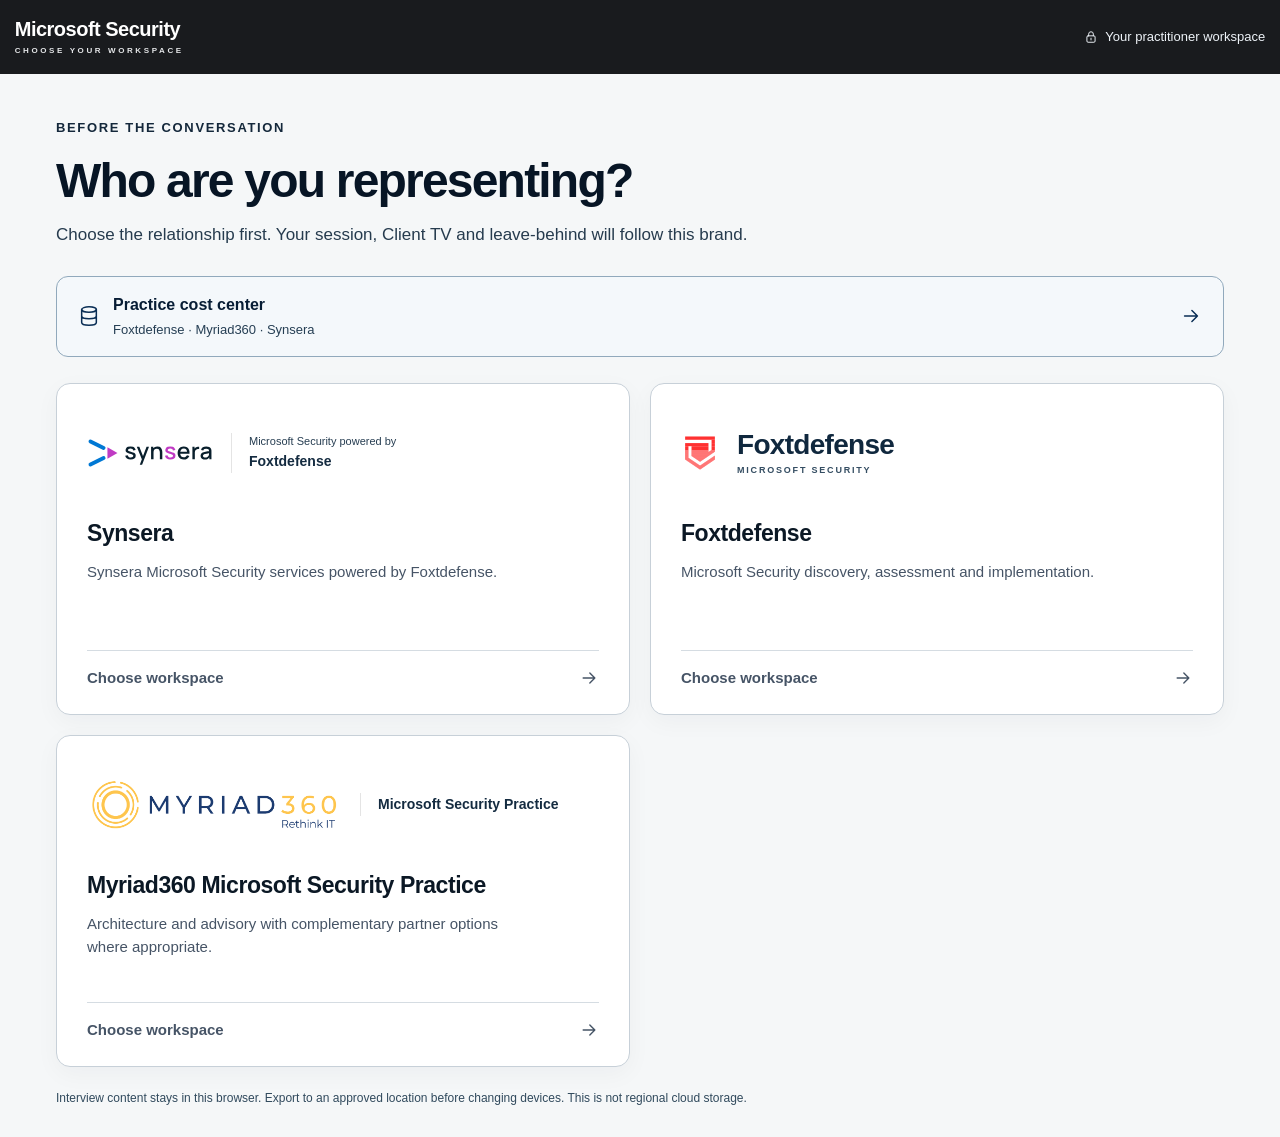
==== commit 7c21927b: "Non-production Pages artifact of Foxtcon Services foxtcon/m360-discovery-studio@7f4d80eb93ecca53a7a6" ====
--- a/assessment/index.html
+++ b/assessment/index.html
@@ -9,9 +9,9 @@
       content="Foxtcon One Discovery Studio: guided Microsoft Security conversations, client readback and professional services scoping."
     />
     <title>Discovery Studio | Foxtcon One</title>
-    <script type="module" crossorigin src="/assets/main-BS0m1627.js"></script>
+    <script type="module" crossorigin src="/assets/main-HgAYjt56.js"></script>
     <link rel="modulepreload" crossorigin href="/assets/modulepreload-polyfill-P2Xu9kJm.js">
-    <link rel="stylesheet" crossorigin href="/assets/main-H9Otoge5.css">
+    <link rel="stylesheet" crossorigin href="/assets/main-CkGPoEd8.css">
   </head>
   <body>
     <div id="root"></div>
--- a/assets/main-CkGPoEd8.css
+++ b/assets/main-CkGPoEd8.css
@@ -0,0 +1 @@
+@font-face{font-family:Poppins;font-style:normal;font-display:swap;font-weight:400;src:url(/assets/poppins-devanagari-400-normal-CJDn6rn8.woff2)format("woff2"),url(/assets/poppins-devanagari-400-normal-CqVvlrh5.woff)format("woff");unicode-range:U+900-97F,U+1CD0-1CF9,U+200C-200D,U+20A8,U+20B9,U+20F0,U+25CC,U+A830-A839,U+A8E0-A8FF,U+11B00-11B09}@font-face{font-family:Poppins;font-style:normal;font-display:swap;font-weight:400;src:url(/assets/poppins-latin-ext-400-normal-by3JarPu.woff2)format("woff2"),url(/assets/poppins-latin-ext-400-normal-DaBSavcJ.woff)format("woff");unicode-range:U+100-2BA,U+2BD-2C5,U+2C7-2CC,U+2CE-2D7,U+2DD-2FF,U+304,U+308,U+329,U+1D00-1DBF,U+1E00-1E9F,U+1EF2-1EFF,U+2020,U+20A0-20AB,U+20AD-20C0,U+2113,U+2C60-2C7F,U+A720-A7FF}@font-face{font-family:Poppins;font-style:normal;font-display:swap;font-weight:400;src:url(/assets/poppins-latin-400-normal-cpxAROuN.woff2)format("woff2"),url(/assets/poppins-latin-400-normal-BOb3E3N0.woff)format("woff");unicode-range:U+??,U+131,U+152-153,U+2BB-2BC,U+2C6,U+2DA,U+2DC,U+304,U+308,U+329,U+2000-206F,U+20AC,U+2122,U+2191,U+2193,U+2212,U+2215,U+FEFF,U+FFFD}@font-face{font-family:Poppins;font-style:normal;font-display:swap;font-weight:500;src:url(/assets/poppins-devanagari-500-normal-BIdkeU1p.woff2)format("woff2"),url(/assets/poppins-devanagari-500-normal-DMPDjHtT.woff)format("woff");unicode-range:U+900-97F,U+1CD0-1CF9,U+200C-200D,U+20A8,U+20B9,U+20F0,U+25CC,U+A830-A839,U+A8E0-A8FF,U+11B00-11B09}@font-face{font-family:Poppins;font-style:normal;font-display:swap;font-weight:500;src:url(/assets/poppins-latin-ext-500-normal-CK-6C4Hw.woff2)format("woff2"),url(/assets/poppins-latin-ext-500-normal-CgAe2rWW.woff)format("woff");unicode-range:U+100-2BA,U+2BD-2C5,U+2C7-2CC,U+2CE-2D7,U+2DD-2FF,U+304,U+308,U+329,U+1D00-1DBF,U+1E00-1E9F,U+1EF2-1EFF,U+2020,U+20A0-20AB,U+20AD-20C0,U+2113,U+2C60-2C7F,U+A720-A7FF}@font-face{font-family:Poppins;font-style:normal;font-display:swap;font-weight:500;src:url(/assets/poppins-latin-500-normal-C8OXljZJ.woff2)format("woff2"),url(/assets/poppins-latin-500-normal-DGXqpDMm.woff)format("woff");unicode-range:U+??,U+131,U+152-153,U+2BB-2BC,U+2C6,U+2DA,U+2DC,U+304,U+308,U+329,U+2000-206F,U+20AC,U+2122,U+2191,U+2193,U+2212,U+2215,U+FEFF,U+FFFD}@font-face{font-family:Poppins;font-style:normal;font-display:swap;font-weight:600;src:url(/assets/poppins-devanagari-600-normal-STEjXBNN.woff2)format("woff2"),url(/assets/poppins-devanagari-600-normal-ClASKHrr.woff)format("woff");unicode-range:U+900-97F,U+1CD0-1CF9,U+200C-200D,U+20A8,U+20B9,U+20F0,U+25CC,U+A830-A839,U+A8E0-A8FF,U+11B00-11B09}@font-face{font-family:Poppins;font-style:normal;font-display:swap;font-weight:600;src:url(/assets/poppins-latin-ext-600-normal-CAhIAdZj.woff2)format("woff2"),url(/assets/poppins-latin-ext-600-normal-Df5ffKXP.woff)format("woff");unicode-range:U+100-2BA,U+2BD-2C5,U+2C7-2CC,U+2CE-2D7,U+2DD-2FF,U+304,U+308,U+329,U+1D00-1DBF,U+1E00-1E9F,U+1EF2-1EFF,U+2020,U+20A0-20AB,U+20AD-20C0,U+2113,U+2C60-2C7F,U+A720-A7FF}@font-face{font-family:Poppins;font-style:normal;font-display:swap;font-weight:600;src:url(/assets/poppins-latin-600-normal-zEkxB9Mr.woff2)format("woff2"),url(/assets/poppins-latin-600-normal-BJdTmd5m.woff)format("woff");unicode-range:U+??,U+131,U+152-153,U+2BB-2BC,U+2C6,U+2DA,U+2DC,U+304,U+308,U+329,U+2000-206F,U+20AC,U+2122,U+2191,U+2193,U+2212,U+2215,U+FEFF,U+FFFD}@font-face{font-family:Poppins;font-style:normal;font-display:swap;font-weight:700;src:url(/assets/poppins-devanagari-700-normal-O-jipLrW.woff2)format("woff2"),url(/assets/poppins-devanagari-700-normal-fHs-vx92.woff)format("woff");unicode-range:U+900-97F,U+1CD0-1CF9,U+200C-200D,U+20A8,U+20B9,U+20F0,U+25CC,U+A830-A839,U+A8E0-A8FF,U+11B00-11B09}@font-face{font-family:Poppins;font-style:normal;font-display:swap;font-weight:700;src:url(/assets/poppins-latin-ext-700-normal-cby-RkWa.woff2)format("woff2"),url(/assets/poppins-latin-ext-700-normal-DctTR6Tg.woff)format("woff");unicode-range:U+100-2BA,U+2BD-2C5,U+2C7-2CC,U+2CE-2D7,U+2DD-2FF,U+304,U+308,U+329,U+1D00-1DBF,U+1E00-1E9F,U+1EF2-1EFF,U+2020,U+20A0-20AB,U+20AD-20C0,U+2113,U+2C60-2C7F,U+A720-A7FF}@font-face{font-family:Poppins;font-style:normal;font-display:swap;font-weight:700;src:url(/assets/poppins-latin-700-normal-Qrb0O0WB.woff2)format("woff2"),url(/assets/poppins-latin-700-normal-BVuQR_eA.woff)format("woff");unicode-range:U+??,U+131,U+152-153,U+2BB-2BC,U+2C6,U+2DA,U+2DC,U+304,U+308,U+329,U+2000-206F,U+20AC,U+2122,U+2191,U+2193,U+2212,U+2215,U+FEFF,U+FFFD}.current-tools-panel{color:#1e293b;background:#fff;border:1px solid #d4d9df;border-radius:14px;margin:16px 0;padding:16px;font-size:14px;line-height:1.55}.current-tools-panel summary{cursor:pointer;font-weight:650}.current-tools-panel summary span{float:right;color:#475569}.current-tools-panel p{color:#475569}.current-tools-editor{border-top:1px solid #dce1e6;margin-top:14px;padding:14px 0}.current-tools-fields{grid-template-columns:repeat(2,minmax(0,1fr));gap:12px;margin:12px 0;display:grid}.current-tools-panel label{flex-direction:column;gap:5px;margin:8px 0;font-weight:600;display:flex}.current-tools-panel textarea,.current-tools-panel select{box-sizing:border-box;color:#172334;width:100%;font:inherit;background:#fff;border:1px solid #b8c2ce;border-radius:8px;padding:10px}.current-tools-panel fieldset:not(.current-tools-controls) label{flex-direction:row;align-items:center}.current-tools-panel button{color:#172334;font:inherit;cursor:pointer;background:#f8fafc;border:1px solid #bac4ce;border-radius:8px;margin:6px 8px 6px 0;padding:9px 12px}.current-tools-panel button:disabled{opacity:.5;cursor:not-allowed}.current-tools-panel :focus-visible{outline-offset:3px;outline:3px solid #ba3434}.current-tools-help,.current-tools-caution{font-size:12px}.current-tools-preview{border:2px solid #ad3737;border-radius:12px;margin-top:16px;padding:16px}.current-tools-visual{color:inherit;text-align:left;line-height:1.5}.current-tools-eyebrow{letter-spacing:.13em;text-transform:uppercase;font-size:11px}.current-tools-visual h2{margin:10px 0;font-size:clamp(24px,3vw,42px)}.current-tools-card{overflow-wrap:anywhere;border:1px solid;border-radius:14px;margin:14px 0;padding:20px}.current-tools-card h3{margin:0;font-size:22px}.current-tools-card dl{grid-template-columns:repeat(2,minmax(0,1fr));gap:12px;display:grid}.current-tools-card dt{opacity:.85;font-size:12px;font-weight:650}.current-tools-card dd{white-space:pre-wrap;margin:0}.current-tools-chain{grid-template-columns:repeat(5,minmax(0,1fr));gap:10px;padding:0;list-style:none;display:grid}.current-tools-chain li{border:1px solid;border-radius:8px;padding:12px}.current-tools-chain span{text-transform:capitalize;font-size:12px;display:block}.current-tools-chain strong{font-size:14px;display:block}.current-tools-visual.compact h2{font-size:24px}.current-tools-visual.compact .current-tools-chain{grid-template-columns:repeat(auto-fit,minmax(120px,1fr))}@media (width<=700px){.current-tools-fields,.current-tools-card dl{grid-template-columns:1fr}.current-tools-chain{grid-template-columns:repeat(2,minmax(0,1fr))}}.current-tools-controls{border:0;min-width:0;margin:0;padding:0}.current-tools-sr-only{clip-path:inset(50%);white-space:nowrap;width:1px;height:1px;position:absolute;overflow:hidden}.current-tools-catalog-hint{background:#fff8f3;border-left:3px solid #c16858;padding:10px 12px;color:#5e6f78!important}.current-tools-catalog-hint strong{color:#344b59}.current-tool-source{color:#536572;background:#f7fafc;border:1px solid #d9e2e8;border-radius:8px;gap:4px;margin:9px 0;padding:10px 12px;display:grid}.current-tool-source strong{font-size:10px}.current-tool-source span{color:#71808b;font-size:8px;line-height:1.5}.current-tool-source a{color:#245b8e;font-size:8px;text-decoration:underline}.current-tool-source.is-review-due,.current-tool-source.is-unreviewed{background:#fff8f5;border-color:#e0b6a7}.current-tool-source.is-unreviewed strong{color:#9b493f}.ds-map-overlay{z-index:100;color:#1d2d43;background:#f5f7fa;padding:26px clamp(20px,4vw,70px);position:fixed;inset:0;overflow:auto}.ds-map-overlay>header{border-bottom:1px solid #b9c8d8;justify-content:space-between;align-items:center;gap:20px;padding-bottom:18px;display:flex}.ds-map-overlay h2{margin-top:25px;font-size:32px}.ds-map-overlay p{color:#405169;margin:12px 0;font-size:16px}.ds-map-overlay input[type=search]{width:100%;font:inherit;background:#fff;border:1px solid #aebfce;border-radius:8px;margin-top:8px;padding:14px;display:block}.ds-map-toggle{gap:10px;margin:14px 0;display:flex}.ds-map-path{flex-wrap:wrap;gap:14px;margin:24px 0;padding:0;list-style:none;display:flex}.ds-map-path li{background:#e9eef6;border:1px solid #b4c5d8;border-radius:12px;flex:1;min-width:140px;padding:18px;font-weight:600}.ds-map-path li:not(:last-child):after{content:" →"}.ds-map-nodes{grid-template-columns:repeat(auto-fit,minmax(290px,1fr));align-items:start;gap:14px;margin:15px 0 30px;display:grid}.ds-map-nodes details{background:#fff;border:1px solid #c3cfdb;border-radius:12px;padding:18px}.ds-map-nodes details.is-active{border-left:4px solid #2b6b61}.ds-map-nodes summary{cursor:pointer;font-size:18px;font-weight:600}.ds-map-nodes summary small{color:#4c6178;font-size:14px;font-weight:400;display:block}.ds-map-nodes li{margin:7px 0}.ds-option-search{color:#33455a;margin:18px 0;display:block}.ds-option-search input{border:1px solid #b8c6d5;border-radius:8px;width:100%;margin-top:7px;padding:12px}.ds-map-overlay .current-tools-panel{color:#172333;background:#fff;margin-top:24px}.ds-recovery-lens{background:#eef5fb;border:2px solid #294f74;border-radius:14px;margin:24px 0;padding:22px}.ds-recovery-lens>header{justify-content:space-between;align-items:start;gap:18px;display:flex}.ds-recovery-lens h3{margin:4px 0 0;font-size:24px}.ds-recovery-lens h4{margin:14px 0 8px}.ds-recovery-lens header small,.ds-recovery-guardrail{color:#6d3f2e;letter-spacing:.08em;font-weight:700}.ds-recovery-grid{grid-template-columns:repeat(2,minmax(0,1fr));gap:20px;display:grid}.ds-recovery-questions{grid-template-columns:repeat(auto-fit,minmax(280px,1fr));gap:12px;display:grid}.ds-recovery-questions article{background:#fff;border:1px solid #b8cada;border-radius:10px;padding:14px}.ds-recovery-questions article p{color:#10283d;font-weight:650}.ds-recovery-questions article small{min-height:42px;margin-bottom:12px;display:block}@media (width<=800px){.ds-recovery-grid{grid-template-columns:1fr}.ds-recovery-lens>header{display:block}}.ds-client-canvas .ds-tv-main-welcome{justify-content:center;gap:26px}.ds-client-canvas .ds-tv-main-welcome .ds-tv-welcome h1{margin-top:12px;font-size:clamp(38px,3.7vw,64px)}.ds-client-canvas .ds-tv-main-welcome .ds-tv-welcome p{margin-top:16px;font-size:14px;line-height:1.65}.ds-client-canvas .ds-tv-main-welcome .ds-tv-welcome-steps{margin-top:22px}.ds-client-canvas .ds-tv-main-welcome .ds-orbit{justify-self:end;max-width:260px}.ds-team-introduction{border-top:1px solid var(--tv-line);padding-top:22px}.ds-team-heading{justify-content:space-between;align-items:flex-end;gap:18px;margin-bottom:18px;display:flex}.ds-team-heading h2{letter-spacing:-.5px;color:#e2e8ec;margin:7px 0 0;font-size:clamp(20px,1.65vw,29px);font-weight:450;line-height:1.2}.ds-team-location{color:#afbdc6;flex-shrink:0;align-items:center;gap:8px;padding-bottom:3px;font-size:11px;display:inline-flex}.ds-team-location i{background:#c0917c;border-radius:50%;width:6px;height:6px;box-shadow:0 0 0 4px #c0917c12}.ds-team-grid{grid-template-columns:repeat(3,minmax(0,1fr));gap:18px;display:grid}.ds-team-profile{background:linear-gradient(135deg,#ffffff06,#ffffff02);border:1px solid #ffffff14;border-radius:14px;grid-template-columns:clamp(100px,8vw,144px) minmax(0,1fr);align-items:stretch;gap:18px;min-width:0;padding:14px;animation:.65s cubic-bezier(.2,.65,.2,1) both ds-team-arrive;display:grid}.ds-team-portrait{aspect-ratio:6/7;background:#2b343c;border-radius:9px;align-self:start;overflow:hidden}.ds-team-portrait img{object-fit:cover;object-position:center 28%;width:100%;height:100%;display:block}.ds-team-portrait.is-unavailable{color:#d6b8a9;letter-spacing:2px;place-items:center;font-size:30px;display:grid}.ds-team-copy{align-self:start;min-width:0;padding-top:3px}.ds-team-copy h3{color:#e8edef;letter-spacing:-.3px;margin:0 0 7px;font-size:clamp(20px,1.25vw,24px);font-weight:500}.ds-team-role{color:#d0aa96;font-size:clamp(12px,.75vw,14px);line-height:1.45;display:block}.ds-team-copy p{color:#a4b2bd;margin:11px 0 0;font-size:clamp(13px,.77vw,14px);line-height:1.65}@keyframes ds-team-arrive{0%{opacity:0;transform:translateY(12px)}to{opacity:1;transform:translateY(0)}}@media (width>=1100px) and (height<=850px){.ds-client-canvas .ds-tv-main-welcome{gap:14px;padding-top:10px;padding-bottom:10px}.ds-client-canvas .ds-tv-main-welcome .ds-tv-welcome{grid-template-columns:minmax(0,1fr) 175px}.ds-client-canvas .ds-tv-main-welcome .ds-tv-welcome h1{margin-top:9px;font-size:clamp(34px,2.9vw,43px)}.ds-client-canvas .ds-tv-main-welcome .ds-tv-welcome p{margin-top:10px;font-size:12px}.ds-client-canvas .ds-tv-main-welcome .ds-tv-welcome-steps{margin-top:13px;font-size:10px}.ds-team-introduction{padding-top:15px}.ds-team-heading{margin-bottom:12px}.ds-team-heading h2{font-size:21px}.ds-team-profile{grid-template-columns:100px minmax(0,1fr);gap:13px;padding:11px}.ds-team-copy p{margin-top:8px;font-size:13px;line-height:1.5}.ds-team-role{font-size:12px}}@media (width<=1099px){.ds-team-profile{grid-template-columns:1fr;gap:13px}.ds-team-portrait{aspect-ratio:1.5;width:100%;max-height:160px}.ds-team-portrait img{object-position:center 27%}.ds-team-copy{align-self:start}.ds-team-copy h3{font-size:20px}.ds-team-role{font-size:12px}.ds-team-copy p{font-size:13px}}@media (width<=740px){.ds-client-canvas .ds-tv-main-welcome .ds-tv-welcome{grid-template-columns:1fr;gap:14px;display:grid}.ds-client-canvas .ds-tv-main-welcome .ds-orbit{display:none}.ds-team-heading{flex-direction:column;align-items:flex-start;gap:12px}.ds-team-grid{grid-template-columns:1fr;gap:12px}.ds-team-profile{grid-template-columns:90px minmax(0,1fr);padding:12px}.ds-team-portrait{aspect-ratio:6/7}.ds-team-copy p{font-size:13px}}@media (prefers-reduced-motion:reduce){.ds-team-profile{opacity:1!important;animation:none!important;transform:none!important}}.ds-no-motion .ds-team-profile{opacity:1!important;animation:none!important;transform:none!important}.ds-team-grid:has(>:only-child){grid-template-columns:minmax(0,660px)}.ds-welcome-card .ds-team-introduction{border-color:#d5dbe2;margin:24px 0}.ds-welcome-card .ds-team-heading h2,.ds-welcome-card .ds-team-copy h3{color:#17233a}.ds-welcome-card .ds-team-copy p,.ds-welcome-card .ds-team-role,.ds-welcome-card .ds-team-location{color:#42516a}.ds-welcome-card .ds-team-profile{background:#f6f8fa;border-color:#d5dbe2;grid-template-columns:72px minmax(0,1fr)}.ds-welcome-card .ds-team-grid{grid-template-columns:1fr}.ds-welcome-card .ds-team-portrait{width:72px}.studio-report{--report-ink:#202025;--report-muted:#62616a;--report-red:#b51e2a;--report-line:#e1dfe2;border:1px solid var(--report-line);width:min(100%,1040px);color:var(--report-ink);overflow-wrap:anywhere;background:#fff;border-radius:16px;margin:0 auto;padding:38px 42px;font-family:Inter,ui-sans-serif,system-ui,-apple-system,BlinkMacSystemFont,Segoe UI,sans-serif;font-size:14px;line-height:1.55;box-shadow:0 12px 45px #24131c0a}.studio-report,.studio-report *{box-sizing:border-box}.studio-report h1,.studio-report h2,.studio-report h3,.studio-report p,.studio-report dl,.studio-report dd{margin:0}.studio-report h1{letter-spacing:-.8px;color:var(--report-ink);font-size:clamp(27px,4vw,36px);font-weight:650;line-height:1.18}.studio-report h2{color:var(--report-ink);font-size:19px;font-weight:650;line-height:1.35}.studio-report h3{color:var(--report-ink);font-size:14px;font-weight:650;line-height:1.4}.studio-report-header{border-bottom:2px solid var(--report-red);justify-content:space-between;align-items:flex-start;gap:20px;padding-bottom:24px;display:flex}.studio-report-brand{flex-direction:column;align-items:flex-start;gap:9px;display:flex}.studio-report-brand>span{color:var(--report-muted);font-size:11px}.studio-report-foxtcon{align-items:center;gap:7px;display:flex}.studio-report-foxtcon strong{letter-spacing:-.6px;font-size:22px}.studio-report-meta{text-align:right;color:var(--report-muted);flex-direction:column;gap:5px;font-size:12px;display:flex}.studio-report-meta>span{color:var(--report-ink);font-weight:650}.studio-report-lead{padding:27px 0 24px}.studio-report .studio-report-kicker{color:var(--report-red);text-transform:uppercase;letter-spacing:1px;margin-bottom:9px;font-size:11px;font-weight:650}.studio-report .studio-report-client{margin:10px 0 14px;font-size:22px;font-weight:500}.studio-report-status{color:#805a22;background:#fff3e4;border:1px solid #e7cda9;border-radius:5px;padding:5px 8px;font-size:11px;font-weight:650;display:inline-block}.studio-report-status.is-confirmed{color:#315a4b;background:#edf6f1;border-color:#c6dfd0}.studio-report .studio-report-intro{color:#514e57;margin-top:15px}.studio-report .studio-report-note{color:var(--report-muted);margin-top:10px;font-size:11px;line-height:1.5}.studio-report-coverage{border:1px solid var(--report-line);background:#f8f7f8;border-radius:10px;padding:19px 21px}.studio-report-coverage-title{justify-content:space-between;align-items:center;gap:12px;display:flex}.studio-report-coverage-title>span{color:var(--report-muted);font-size:12px}.studio-report-metrics{grid-template-columns:1.15fr repeat(4,1fr);gap:15px;padding:17px 0 2px;display:grid}.studio-report-metrics dt{color:var(--report-muted);font-size:11px}.studio-report-metrics dd{font-variant-numeric:tabular-nums;font-size:27px;font-weight:600}.studio-report-metrics small{color:var(--report-muted);font-size:13px;font-weight:400}.studio-report-score{border-top:1px solid var(--report-line);grid-template-columns:190px 1fr;align-items:center;gap:20px;margin-top:17px;padding-top:16px;display:grid}.studio-report-score>div{flex-direction:column;display:flex}.studio-report-score span{color:var(--report-muted);font-size:11px}.studio-report-score strong{font-variant-numeric:tabular-nums;font-size:27px;font-weight:650}.studio-report-score small{color:var(--report-muted);font-size:13px;font-weight:400}.studio-report-score p{color:var(--report-muted);font-size:11px}.studio-report-section{margin-top:29px}.studio-report-section-title{align-items:baseline;gap:10px;margin-bottom:14px;display:flex}.studio-report-section-title>span{color:var(--report-red);text-transform:uppercase;letter-spacing:.4px;font-size:11px;font-weight:650}.studio-report-findings{grid-template-columns:repeat(2,minmax(0,1fr));gap:12px;margin:0;padding:0;list-style:none;display:grid}.studio-report-finding{border:1px solid var(--report-line);background:#fff;border-radius:8px;min-width:0;padding:14px 15px}.studio-report-item-head{flex-wrap:wrap;justify-content:space-between;align-items:baseline;gap:9px;margin-bottom:7px;display:flex}.studio-report-label{color:#65515c;white-space:nowrap;background:#f5f0f2;border-radius:4px;padding:2px 6px;font-size:11px;display:inline-block}.studio-report-label.is-open{color:#815b2a;background:#fbf3e9}.studio-report-label.is-evidence-seen{color:#3c604f;background:#eef5f0}.studio-report-finding>p{color:#514e57;white-space:pre-wrap;font-size:12px}.studio-report-empty{color:var(--report-muted);padding:12px 0;font-size:12px}.studio-report-open{flex-direction:column;gap:8px;margin:0;padding:0;list-style:none;display:flex}.studio-report-open .studio-report-finding{background:#fffcf7;border-color:#ece2d3}.studio-report-followups{flex-direction:column;gap:8px;margin:0;padding:0;list-style:none;display:flex}.studio-report-followups li{border:1px solid var(--report-line);border-radius:8px;padding:10px 12px}.studio-report-followups li>div{justify-content:space-between;align-items:baseline;gap:12px;display:flex}.studio-report-followups strong{font-size:12px;font-weight:650}.studio-report-followups span{color:var(--report-muted);font-size:10px}.studio-report-followups p{color:var(--report-muted);margin:5px 0 0;font-size:11px}.studio-report-meeting-summary{flex-direction:column;gap:7px;display:flex}.studio-report-meeting-summary p{white-space:pre-wrap;color:#514e57;margin:0;font-size:12px}.studio-report-meeting-summary .is-heading{color:var(--report-navy);letter-spacing:.07em;margin-top:9px;font-size:11px;font-weight:700}.studio-report-answer-record{border-top:1px solid var(--report-line);margin-top:12px}.studio-report-answer-record>div{border-bottom:1px solid var(--report-line);break-inside:avoid;padding:12px 0}.studio-report-answer-record>div>div{justify-content:space-between;align-items:baseline;gap:14px;display:flex}.studio-report-answer-record strong{color:var(--report-navy);font-size:12px}.studio-report-answer-record span{color:var(--report-muted);flex:none;font-size:10px}.studio-report-answer-record p{color:#514e57;white-space:pre-wrap;margin:5px 0 0;font-size:11px}.studio-report-unasked{border-top:1px solid var(--report-line);margin-top:15px;padding-top:14px}.studio-report-unasked h3{color:var(--report-muted)}.studio-report-unasked ul{columns:2;color:var(--report-muted);margin:8px 0 0;padding-left:17px;font-size:12px}.studio-report-unasked li{break-inside:avoid;margin-bottom:5px}.studio-report-service-grid{grid-template-columns:repeat(2,minmax(0,1fr));gap:12px;display:grid}.studio-report-service{border-left:2px solid #c6b8bd;padding:2px 0 2px 12px}.studio-report-service p{color:var(--report-muted);margin-top:7px;font-size:12px}.studio-report-service p strong{color:#514e57;font-size:11px;display:block}.studio-report .studio-report-scope-state{color:var(--report-red);margin-bottom:13px;font-size:12px;font-weight:650}.studio-report-scope-grid{border-top:1px solid var(--report-line);grid-template-columns:1fr 1fr;gap:0 22px;display:grid}.studio-report-scope-grid>div{border-bottom:1px solid var(--report-line);padding:12px 0}.studio-report-scope-grid dt{color:var(--report-muted);margin-bottom:5px;font-size:11px;font-weight:600}.studio-report-scope-grid dd{white-space:pre-wrap;font-size:12px}.studio-report-scope-grid .is-empty{color:#837b83;font-style:italic}.studio-report .studio-report-agreement{color:#514e57;margin-top:15px;font-size:12px}.studio-report-next{background:#fff6f6;border:1px solid #e4c7cc;border-radius:10px;margin-top:29px;padding:20px 22px}.studio-report-next h2{white-space:pre-wrap}.studio-report-next dl{grid-template-columns:1fr 1fr;gap:20px;margin-top:17px;display:grid}.studio-report-next dt{color:var(--report-muted);font-size:11px}.studio-report-next dd{white-space:pre-wrap;margin-top:3px;font-size:13px}.studio-report-next>p:not(.studio-report-kicker){color:var(--report-muted);margin-top:8px;font-size:12px}.studio-report-appendix{border-top:2px solid var(--report-line);padding-top:24px}.studio-report-answers{counter-reset:answers;margin:16px 0 0;padding:0;list-style:none}.studio-report-answers>li{counter-increment:answers;border-bottom:1px solid var(--report-line);padding:15px 0 15px 30px;position:relative}.studio-report-answers>li:before{content:counter(answers, decimal-leading-zero);color:#9b8e96;font-size:11px;font-weight:650;position:absolute;top:17px;left:0}.studio-report .studio-report-answer-topic{color:var(--report-muted);margin-bottom:6px;font-size:11px}.studio-report-answers ul{color:#514e57;margin:0;padding-left:17px;font-size:12px}.studio-report-answers ul li{white-space:pre-wrap;margin-bottom:3px}.studio-report-client-note{border-left:2px solid #d8d0d4;margin-top:10px;padding-left:10px}.studio-report-client-note strong{color:var(--report-muted);font-size:11px;font-weight:600}.studio-report-client-note p{white-space:pre-wrap;color:#514e57;margin-top:3px;font-size:12px}.studio-report-footer{border-top:1px solid var(--report-line);color:var(--report-muted);justify-content:space-between;gap:15px;margin-top:24px;padding-top:13px;font-size:11px;display:flex}@media (width<=700px){.studio-report{border-radius:10px;padding:24px 20px}.studio-report-header,.studio-report-footer{flex-wrap:wrap}.studio-report-meta{text-align:left}.studio-report-metrics{grid-template-columns:repeat(3,1fr);gap:13px}.studio-report-findings,.studio-report-service-grid,.studio-report-scope-grid,.studio-report-score{grid-template-columns:1fr}.studio-report-unasked ul{columns:1}.studio-report-answer-record>div>div{flex-direction:column;align-items:flex-start;gap:3px}}@media (width<=420px){.studio-report-coverage{padding:15px}.studio-report-coverage-title{flex-direction:column;align-items:flex-start;gap:6px}.studio-report-next dl{grid-template-columns:1fr;gap:10px}}@page studio-report-page{size:letter portrait;margin:12mm 12mm 14mm}@media print{.studio-report,.studio-report[data-print-safe]{page:studio-report-page;width:100%;max-width:none;box-shadow:none;-webkit-print-color-adjust:exact;print-color-adjust:exact;border:0;border-radius:0;margin:0;padding:0;font-size:10pt;break-inside:auto!important;page-break-inside:auto!important;color:#202025!important;background:#fff!important;height:auto!important;min-height:0!important;display:block!important;overflow:visible!important}.studio-report h1{font-size:24pt}.studio-report h2{font-size:13pt}.studio-report h3{font-size:10pt}.studio-report h1,.studio-report h2,.studio-report h3,.studio-report-section-title{break-after:avoid;page-break-after:avoid}.studio-report p,.studio-report li{orphans:3;widows:3}.studio-report-header,.studio-report-lead,.studio-report-coverage,.studio-report-next,.studio-report-finding,.studio-report-service,.studio-report-scope-grid>div,.studio-report-answers>li{break-inside:avoid-page;page-break-inside:avoid}.studio-report-header{padding-bottom:13px}.studio-report-lead{padding:19px 0}.studio-report .studio-report-client{font-size:16pt}.studio-report-findings,.studio-report-service-grid,.studio-report-scope-grid{display:block}.studio-report-finding,.studio-report-service{margin-bottom:9px}.studio-report-coverage{padding:14px 16px}.studio-report-metrics{grid-template-columns:1.2fr repeat(4,1fr);display:grid}.studio-report-score{grid-template-columns:165px 1fr;display:grid}.studio-report-section{margin-top:21px}.studio-report-unasked ul{columns:1}.studio-report-scope-grid>div{padding:9px 0}.studio-report-next{padding:15px 17px}.studio-report-next dl{grid-template-columns:1fr 1fr;display:grid}.studio-report-appendix{break-before:page;page-break-before:always;border-top:0;padding-top:0}.studio-report-answers>li{padding-top:12px;padding-bottom:12px}.studio-report-answers>li:before{top:14px}.studio-report-footer{break-inside:avoid;display:flex}}.studio-report-detailed{--report-navy:#0b315d;--report-blue:#168ed1;--report-teal:#009c9f;--report-gold:#f5ad21;--report-green:#5b9c49;--report-orange:#db7a15;width:min(100%,980px);color:var(--report-navy);padding:48px 54px;font-family:Aptos,Aptos Display,Segoe UI,Arial,sans-serif;font-size:14pt;line-height:1.5}.studio-report-detailed,.studio-report-detailed *{overflow-wrap:anywhere}.studio-report-detailed :is(p,small,span,strong,b,em,dt,dd,time,li){font-size:14pt!important}.studio-report-detailed h1 em{font-size:inherit!important}.studio-report-detailed .studio-detailed-score>strong{font-size:38px!important}.studio-report-detailed .studio-detailed-metrics strong{font-size:28px!important}.studio-report-detailed .studio-detailed-title h2,.studio-report-detailed .studio-detailed-next h2{font-size:22px!important}.studio-report-detailed .studio-detailed-roadmap>div>strong{font-size:20px!important}.studio-report-detailed .studio-report-header{border-top:7px solid var(--report-gold);background:linear-gradient(105deg,#fff 0%,#f8fcfe 68%,#eef7fc 100%);border-bottom:3px solid #8fc9e8;min-height:112px;margin:-48px -54px 0;padding:17px 42px 15px;position:relative}.studio-report-detailed .studio-report-header:after{content:"";background:linear-gradient(90deg,var(--report-blue),var(--report-teal),var(--report-green));width:32%;height:3px;position:absolute;bottom:-3px;right:0}.studio-report-detailed .studio-report-header .ds-myriad-logo{width:185px;max-height:54px;padding:4px}.studio-report-detailed .studio-report-header .studio-report-brand{gap:4px}.studio-report-detailed .studio-report-header.is-myriad360 .studio-report-brand>span{color:var(--report-navy);font-weight:700}.studio-report-detailed .studio-report-header .studio-report-client-logo{width:122px;height:48px}.studio-report-detailed .studio-report-header .studio-report-meta{gap:2px;line-height:1.2}.studio-detailed-hero{grid-template-columns:1fr 250px;align-items:center;gap:34px;padding:32px 0 25px;display:grid}.studio-detailed-hero h1{color:var(--report-navy);font-size:38px;line-height:1.06}.studio-detailed-hero h1 em{color:var(--report-blue);font-style:normal}.studio-detailed-hero>div:first-child>p:last-child{color:#526a7b;margin-top:13px}.studio-detailed-score{--score-color:var(--report-blue);border:2px solid var(--score-color);text-align:center;background:#f6fbfe;border-radius:24px;flex-direction:column;align-items:center;padding:22px;display:flex}.studio-detailed-score.is-starting{--score-color:var(--report-orange);background:#fff3e6}.studio-detailed-score.is-building{--score-color:#d9960c;background:#fff8df}.studio-detailed-score.is-established{--score-color:var(--report-green);background:#f1f8e9}.studio-detailed-score.is-open{--score-color:#718696}.studio-detailed-score>span,.studio-detailed-score>strong{color:var(--score-color)}.studio-detailed-score>span{letter-spacing:.08em;text-transform:uppercase;font-weight:800}.studio-detailed-score>strong{font-size:38px;line-height:1.1}.studio-detailed-score>small{color:#5d7285}.studio-detailed-score>div{background:#cddde7;border-radius:999px;width:82%;height:7px;margin:11px 0 8px;overflow:hidden}.studio-detailed-score i{background:var(--score-color);height:100%;display:block}.studio-detailed-score>em{color:#668092;text-transform:uppercase;font-style:normal;font-weight:700}.studio-detailed-section{border-top:1px solid #d8e5eb;margin-top:24px;padding-top:22px}.studio-detailed-title{align-items:center;gap:13px;margin-bottom:15px;display:flex}.studio-detailed-title>span{background:var(--report-navy);color:#fff;border-radius:50%;flex:none;place-items:center;width:42px;height:42px;font-weight:800;display:grid}.studio-detailed-title small{color:var(--report-blue);letter-spacing:.08em;text-transform:uppercase;font-weight:800}.studio-detailed-title h2{color:var(--report-navy);font-size:22px}.studio-detailed-symbol-list{grid-template-columns:1fr 1fr;gap:11px;margin:0;padding:0;list-style:none;display:grid}.studio-detailed-symbol-list li{background:#f9fcfd;border:1px solid #cadee8;border-radius:11px;grid-template-columns:auto 1fr;gap:10px;padding:14px;display:grid}.studio-detailed-symbol-list li>svg{color:var(--report-blue);margin-top:2px}.studio-detailed-symbol-list li:nth-child(2)>svg{color:var(--report-teal)}.studio-detailed-symbol-list li:nth-child(3)>svg{color:var(--report-orange)}.studio-detailed-symbol-list li:nth-child(4)>svg{color:var(--report-green)}.studio-detailed-symbol-list p{color:#526a7b;gap:2px;display:grid}.studio-detailed-symbol-list strong{color:var(--report-navy)}.studio-detailed-metrics{grid-template-columns:repeat(4,1fr);gap:10px;margin-bottom:12px;display:grid}.studio-detailed-metrics>div{text-align:center;background:#f7fbfd;border:1px solid #cadee8;border-radius:11px;gap:2px;padding:14px;display:grid}.studio-detailed-metrics strong{color:var(--report-blue);font-size:28px}.studio-detailed-metrics span{color:#607486;font-weight:700}.studio-detailed-boundary{border-left:4px solid var(--report-gold);color:#536b7c;background:#fff8e7;margin-top:12px;padding:10px 12px}.studio-detailed-columns{grid-template-columns:1fr 1fr;gap:15px;display:grid}.studio-detailed-columns>div{border:1px solid #cbdce6;border-radius:13px;overflow:hidden}.studio-detailed-columns h3{background:var(--report-green);color:#fff;align-items:center;gap:8px;padding:13px 15px;display:flex}.studio-detailed-columns .is-validate h3{background:var(--report-orange)}.studio-detailed-columns ul{margin:0;padding:0;list-style:none}.studio-detailed-columns li{border-top:1px solid #e1e9ed;gap:3px;padding:12px 15px;display:grid}.studio-detailed-columns li strong{color:var(--report-navy)}.studio-detailed-columns li span{color:#5c7181}.studio-detailed-columns li small{color:#6f8178;text-transform:uppercase;font-weight:700}.studio-detailed-columns .is-validate li small{color:#a65d11}.studio-detailed-answers{counter-reset:detailed-answer;gap:10px;margin:0;padding:0;list-style:none;display:grid}.studio-detailed-answers>li{counter-increment:detailed-answer;background:#fff;border:1px solid #d4e1e8;border-radius:11px;padding:14px 14px 14px 50px;position:relative}.studio-detailed-answers>li:before{content:counter(detailed-answer,decimal-leading-zero);color:var(--report-blue);font-weight:800;position:absolute;top:15px;left:14px}.studio-detailed-answers>li>div{gap:2px;display:grid}.studio-detailed-answers>li>div small{color:#678091;text-transform:uppercase;font-weight:700}.studio-detailed-answers>li>div strong{color:var(--report-navy)}.studio-detailed-answers>li>ul{gap:4px;margin:9px 0 6px;padding:0;list-style:none;display:grid}.studio-detailed-answers>li>ul li{color:#526a7b;padding-left:20px;position:relative}.studio-detailed-answers>li>ul li:before{content:"●";color:var(--report-teal);position:absolute;left:0}.studio-detailed-answers>li>span{color:#4d7f3b;background:#edf6e8;border-radius:999px;padding:3px 8px;font-weight:700;display:inline-flex}.studio-detailed-roadmap{border-radius:13px;grid-template-columns:repeat(3,1fr);display:grid;overflow:hidden}.studio-detailed-roadmap>div{color:#fff;background:var(--report-navy);flex-direction:column;min-height:230px;padding:18px;display:flex}.studio-detailed-roadmap .is-next{background:linear-gradient(145deg,#087dbd,#12a4d0)}.studio-detailed-roadmap .is-later{background:linear-gradient(145deg,#62a625,#89bd2e)}.studio-detailed-roadmap>div>span{text-transform:uppercase;font-weight:800}.studio-detailed-roadmap>div>strong{margin:5px 0 10px;font-size:20px}.studio-detailed-roadmap ul{gap:7px;margin:0;padding:0;list-style:none;display:grid}.studio-detailed-roadmap li{padding-left:19px;position:relative}.studio-detailed-roadmap li:before{content:"✓";color:#a9e1fb;font-weight:900;position:absolute;left:0}.studio-detailed-roadmap>div>small{border-top:1px solid #fff5;margin-top:auto;padding-top:12px}.studio-detailed-next{background:linear-gradient(135deg,#eff9fe,#fff8ec);border:2px solid #8dc8e9;border-radius:15px;grid-template-columns:auto 1fr;gap:14px;margin-top:25px;padding:20px;display:grid}.studio-detailed-next>span{background:var(--report-orange);color:#fff;border-radius:50%;place-items:center;width:46px;height:46px;display:grid}.studio-detailed-next p{color:var(--report-orange);letter-spacing:.08em;text-transform:uppercase;font-weight:800}.studio-detailed-next h2{color:var(--report-navy);font-size:22px}.studio-detailed-next ul{flex-wrap:wrap;gap:8px;margin:13px 0 0;padding:0;list-style:none;display:flex}.studio-detailed-next li{color:#244b68;background:#fff;border:1px solid #c4dce9;border-radius:8px;align-items:center;gap:6px;padding:8px 10px;display:flex}.studio-detailed-next li svg{color:var(--report-blue)}.studio-detailed-outcome{background:linear-gradient(105deg,var(--report-navy),#135b8c 66%,#168f91);color:#fff;border-radius:15px;grid-template-columns:auto 1fr;align-items:center;gap:15px;margin-top:16px;padding:18px 21px;display:grid}.studio-detailed-outcome>span{background:var(--report-green);color:#fff;border-radius:50%;place-items:center;width:50px;height:50px;display:grid}.studio-detailed-outcome p{color:#a9e2fa;letter-spacing:.08em;text-transform:uppercase;font-weight:800}.studio-detailed-outcome h2{color:#fff!important;font-size:19px!important}.studio-detailed-outcome small{color:#d7eff8;margin-top:5px;display:block}.studio-report-detailed .studio-report-footer{border-top:5px solid var(--report-gold);background:linear-gradient(100deg,var(--report-navy),#135588);color:#fff;align-items:center;min-height:88px;margin:20px -54px -48px;padding:15px 42px 16px}.studio-report-detailed .studio-report-footer>span:first-child{gap:1px;display:grid}.studio-report-detailed .studio-report-footer strong{color:#fff}.studio-report-detailed .studio-report-footer small{color:#c8e8f8;text-transform:uppercase}.studio-report-detailed .studio-report-footer>span:last-child{color:#fff;text-align:right}.studio-detailed-live{color:#146c9d;background:#edf8fd;border-radius:999px;align-items:center;gap:7px;margin-top:14px;padding:7px 10px;font-weight:700;display:inline-flex}.studio-detailed-live svg{color:var(--report-orange)}.studio-detailed-index{background:linear-gradient(135deg,#f8fcfe,#f1f8fb);border:1px solid #c9dce7;border-radius:14px;grid-template-columns:repeat(4,minmax(0,1fr));gap:8px;padding:14px;display:grid}.studio-detailed-index span{color:#536d7f;align-items:center;gap:8px;font-weight:700;display:flex}.studio-detailed-index b{background:var(--report-navy);color:#fff;border-radius:50%;flex:none;place-items:center;width:31px;height:31px;display:grid}.studio-detailed-intro{color:#536d7f;margin:-2px 0 16px!important}.studio-detailed-context{background:#f4fafc;border:1px solid #bdd8e7;border-radius:13px;margin-top:15px;padding:16px}.studio-detailed-context h3{color:var(--report-navy);align-items:center;gap:8px;display:flex}.studio-detailed-context h3 svg{color:var(--report-blue)}.studio-detailed-context p{color:#536d7f;margin-top:6px!important}.studio-detailed-context ul{grid-template-columns:1fr 1fr;gap:7px 22px;margin:12px 0 0;padding:0;list-style:none;display:grid}.studio-detailed-context li{color:#234a67;padding-left:20px;position:relative}.studio-detailed-context li:before{content:"✓";color:var(--report-green);font-weight:900;position:absolute;left:0}.studio-detailed-topic-map{background:linear-gradient(140deg,#eef8fd,#f9fcfd);border-radius:16px;grid-template-columns:1fr 1fr;gap:10px;padding:14px;display:grid}.studio-detailed-topic-center{background:var(--report-navy);color:#fff;border-radius:12px;grid-column:1/-1;justify-content:center;align-items:center;gap:10px;padding:13px;display:flex}.studio-detailed-topic-center strong{color:#fff}.studio-detailed-topic-center span{color:#bde5f8}.studio-detailed-topic-map article{border:1px solid #cbdde7;border-left:5px solid var(--topic-color);background:#fff;border-radius:12px;grid-template-columns:auto 1fr auto;align-items:center;gap:10px;padding:12px;display:grid}.studio-detailed-topic-map article>i{background:var(--topic-color);color:#fff;border-radius:50%;place-items:center;width:42px;height:42px;display:grid}.studio-detailed-topic-map article>div{gap:1px;display:grid}.studio-detailed-topic-map article small{color:var(--topic-color);text-transform:uppercase;font-weight:800}.studio-detailed-topic-map article strong{color:var(--report-navy)}.studio-detailed-topic-map article span{color:#5d7283}.studio-detailed-topic-map article>b{width:40px;height:40px;color:var(--topic-color);background:#eef6f9;border-radius:50%;place-items:center;display:grid}.studio-detailed-score-reason{border-left:4px solid var(--report-gold);background:#fff8e7;grid-template-columns:auto 1fr;gap:10px;margin-top:12px;padding:13px;display:grid}.studio-detailed-score-reason svg{color:var(--report-orange)}.studio-detailed-score-reason p{color:#536d7f;gap:2px;display:grid}.studio-detailed-score-reason strong{color:var(--report-navy)}.studio-detailed-validation-flow{grid-template-columns:1fr auto 1fr auto 1fr auto 1fr;align-items:center;gap:8px;margin-bottom:14px;display:grid}.studio-detailed-validation-flow>div{text-align:center;background:#f7fbfd;border:1px solid #c8dce7;border-radius:13px;justify-items:center;gap:4px;padding:14px 9px;display:grid}.studio-detailed-validation-flow>div>i{background:var(--report-blue);color:#fff;border-radius:50%;place-items:center;width:50px;height:50px;display:grid}.studio-detailed-validation-flow>div:nth-of-type(2)>i{background:var(--report-teal)}.studio-detailed-validation-flow>div:nth-of-type(3)>i{background:var(--report-orange)}.studio-detailed-validation-flow>div:nth-of-type(4)>i{background:var(--report-green)}.studio-detailed-validation-flow b{color:var(--report-navy)}.studio-detailed-validation-flow span{color:#5b7283}.studio-detailed-validation-flow>svg{color:var(--report-blue)}.studio-detailed-tools-decision{background:linear-gradient(105deg,var(--report-navy),#145e8e);color:#fff;border-radius:13px;grid-template-columns:1.05fr 1.6fr;align-items:center;gap:8px 16px;margin-bottom:15px;padding:14px 16px;display:grid}.studio-detailed-tools-decision p{color:#cdebf8;display:grid}.studio-detailed-tools-decision p strong{color:#fff}.studio-detailed-tools-decision ul{flex-wrap:wrap;justify-content:flex-end;gap:6px;margin:0;padding:0;list-style:none;display:flex}.studio-detailed-tools-decision li{color:var(--report-navy);background:#fff;border-radius:999px;padding:5px 8px;font-weight:800}.studio-detailed-tools-decision li:nth-child(2),.studio-detailed-tools-decision li:nth-child(3){color:var(--report-teal)}.studio-detailed-tools-decision li:nth-child(4),.studio-detailed-tools-decision li:nth-child(5){color:var(--report-orange)}.studio-detailed-tools-decision small{color:#d9eef8;grid-column:1/-1}.studio-detailed-recommendations{gap:12px;display:grid}.studio-detailed-recommendations article{border:1px solid #cddde6;border-left:5px solid var(--topic-color);background:#fff;border-radius:14px;overflow:hidden}.studio-detailed-recommendations header{background:#f4f9fb;grid-template-columns:auto auto 1fr;align-items:center;gap:10px;padding:13px;display:grid}.studio-detailed-recommendations header>b{background:var(--topic-color);color:#fff;border-radius:50%;place-items:center;width:34px;height:34px;display:grid}.studio-detailed-recommendations header>i{background:var(--topic-color);color:#fff;border-radius:50%;place-items:center;width:42px;height:42px;display:grid}.studio-detailed-recommendations header>span{gap:1px;display:grid}.studio-detailed-recommendations header small{color:var(--topic-color);text-transform:uppercase;font-weight:800}.studio-detailed-recommendations header strong{color:var(--report-navy)}.studio-detailed-recommendations dl{grid-template-columns:repeat(3,1fr);margin:0;display:grid}.studio-detailed-recommendations dl>div{border-top:1px solid #dce7ec;padding:13px}.studio-detailed-recommendations dl>div+div{border-left:1px solid #dce7ec}.studio-detailed-recommendations dt{color:var(--report-blue);font-weight:800}.studio-detailed-recommendations dd{color:#536d7f;margin-top:4px}.studio-detailed-responsibilities{grid-template-columns:1fr 1fr;gap:14px;display:grid}.studio-detailed-responsibilities article{border:1px solid #c8dce7;border-radius:14px;overflow:hidden}.studio-detailed-responsibilities h3{background:var(--report-navy);color:#fff;align-items:center;gap:8px;padding:14px;display:flex}.studio-detailed-responsibilities article:nth-child(2) h3{background:var(--report-blue)}.studio-detailed-responsibilities ul{margin:0;padding:0;list-style:none}.studio-detailed-responsibilities li{border-top:1px solid #e0e9ed;gap:2px;padding:12px 14px;display:grid}.studio-detailed-responsibilities b{color:var(--report-navy)}.studio-detailed-responsibilities span{color:#536d7f}.studio-detailed-workshop-outcome{color:#456e39;background:#eef7e9;border-radius:12px;grid-template-columns:auto 1fr;gap:10px;margin-top:13px;padding:14px;display:grid}.studio-detailed-workshop-outcome svg{color:var(--report-green)}.studio-detailed-workshop-outcome p{gap:2px;display:grid}.studio-detailed-workshop-outcome strong{color:var(--report-navy)}.studio-detailed-roadmap li,.studio-detailed-roadmap>div>span,.studio-detailed-roadmap>div>strong,.studio-detailed-roadmap>div>small{color:#fff!important}.studio-detailed-roadmap li:before{color:#d7f3ff}@media (width<=760px){.studio-report-detailed{padding:24px 20px}.studio-report-detailed .studio-report-header{min-height:0;margin:-24px -20px 0;padding:15px 20px 13px}.studio-report-detailed .studio-report-footer{min-height:0;margin:18px -20px -24px;padding:14px 20px}.studio-detailed-hero,.studio-detailed-symbol-list,.studio-detailed-columns,.studio-detailed-roadmap,.studio-detailed-topic-map,.studio-detailed-responsibilities,.studio-detailed-recommendations dl{grid-template-columns:1fr}.studio-detailed-index{grid-template-columns:1fr 1fr}.studio-detailed-validation-flow{grid-template-columns:1fr}.studio-detailed-validation-flow>svg{justify-self:center;transform:rotate(90deg)}.studio-detailed-tools-decision{grid-template-columns:1fr}.studio-detailed-tools-decision ul{justify-content:flex-start}.studio-detailed-tools-decision small{grid-column:auto}.studio-detailed-context ul{grid-template-columns:1fr}.studio-detailed-metrics{grid-template-columns:1fr 1fr}.studio-detailed-score{justify-self:center;width:230px}.studio-detailed-roadmap>div{min-height:0}}@media print{@page studio-report-detailed-page{size:letter portrait;margin:10mm 11mm 12mm}.studio-report-detailed{page:studio-report-detailed-page;width:100%;max-width:none;padding:0;font-size:14pt}.studio-report-detailed .studio-report-header{border-top-width:5px;min-height:0;margin:0;padding:10px 16px 9px}.studio-report-detailed .studio-report-header .ds-myriad-logo{width:150px;max-height:42px}.studio-report-detailed .studio-report-header .studio-report-client-logo{width:100px;height:38px}.studio-report-detailed .studio-report-footer{min-height:0;margin:14px 0 0;padding:10px 16px 11px}.studio-detailed-hero{grid-template-columns:1fr 200px;padding:20px 0 16px}.studio-detailed-hero h1{font-size:30pt}.studio-detailed-index{grid-template-columns:repeat(4,minmax(0,1fr))}.studio-detailed-section{break-inside:auto;page-break-inside:auto}.studio-detailed-section.is-print-page{break-before:page;page-break-before:always;border-top:0;padding-top:0}.studio-detailed-title{break-after:avoid;page-break-after:avoid}.studio-detailed-symbol-list li,.studio-detailed-metrics>div,.studio-detailed-topic-map article,.studio-detailed-score-reason,.studio-detailed-validation-flow,.studio-detailed-tools-decision,.studio-detailed-columns li,.studio-detailed-recommendations article,.studio-detailed-responsibilities article,.studio-detailed-workshop-outcome,.studio-detailed-answers>li,.studio-detailed-roadmap>div,.studio-detailed-next,.studio-detailed-outcome{break-inside:avoid-page;page-break-inside:avoid}.studio-detailed-symbol-list,.studio-detailed-columns,.studio-detailed-topic-map,.studio-detailed-responsibilities{grid-template-columns:1fr 1fr}.studio-detailed-roadmap{grid-template-columns:repeat(3,1fr)}.studio-detailed-next{break-before:page;page-break-before:always}.studio-detailed-outcome{margin-top:12px}}.studio-report{font-family:Aptos,Aptos Display,Segoe UI,Arial,sans-serif}.studio-report-client-lockup{justify-content:flex-end;align-items:center;gap:16px;display:flex}.studio-report-client-logo{object-fit:contain;border:1px solid var(--report-line);background:#fff;border-radius:7px;width:150px;height:54px;padding:6px 9px}.studio-report-snapshot{border:1px solid var(--report-line);background:linear-gradient(120deg,#f6f8f9,#fbfbfa);border-radius:12px;grid-template-columns:minmax(220px,.82fr) minmax(0,1.18fr);gap:24px;padding:20px 22px;display:grid}.studio-report-outcome{background:linear-gradient(135deg,#fff7f7,#fbfaf7);border:1px solid #e4c7cc;border-radius:12px;margin-top:0;padding:19px 21px}.studio-report-outcome-grid{grid-template-columns:repeat(2,minmax(0,1fr));gap:14px 22px;display:grid}.studio-report-outcome-grid>div{border-left:2px solid #bd6b62;gap:4px;padding-left:12px;display:grid}.studio-report-outcome-grid span{color:var(--report-muted);text-transform:uppercase;letter-spacing:.45px;font-size:10px;font-weight:650}.studio-report-outcome-grid strong{color:var(--report-ink);font-size:12px;line-height:1.45}.studio-report-snapshot-lead{grid-template-columns:1fr auto;align-items:end;gap:2px 12px;display:grid}.studio-report-snapshot-lead>span{color:var(--report-muted);text-transform:uppercase;letter-spacing:.8px;font-size:11px;font-weight:650}.studio-report-snapshot-lead>strong{color:var(--report-red);font-variant-numeric:tabular-nums;grid-area:1/2/3;font-size:35px;line-height:1}.studio-report-snapshot-lead>small{color:var(--report-muted);font-size:11px}.studio-report-snapshot-lead>div{background:#dde4e7;border-radius:8px;grid-column:1/-1;height:7px;margin-top:10px;overflow:hidden}.studio-report-snapshot-lead i{border-radius:inherit;background:linear-gradient(90deg, var(--report-red), #bc8776);height:100%;display:block}.studio-report-snapshot dl{grid-template-columns:repeat(3,1fr);gap:12px;display:grid}.studio-report-snapshot dl>div{border-left:1px solid var(--report-line);padding-left:15px}.studio-report-snapshot dt{color:var(--report-muted);font-size:11px}.studio-report-snapshot dd{color:var(--report-ink);font-variant-numeric:tabular-nums;margin-top:4px;font-size:26px;font-weight:650}.studio-report-snapshot dd small{color:var(--report-muted);margin-top:2px;font-size:10px;font-weight:450;display:block}.studio-report-focus-grid{grid-template-columns:repeat(3,minmax(0,1fr));gap:15px 20px;display:grid}.studio-report-client-notes{background:#f7f9f9;border-left:2px solid #b8c4ca;gap:6px;margin-top:12px;padding:11px 13px;display:grid}.studio-report-client-notes>strong{color:var(--report-muted);text-transform:uppercase;letter-spacing:.5px;font-size:10px}.studio-report-client-notes p{color:#43525c;font-size:11px}.studio-report-client-notes p span{color:var(--report-ink);margin-right:7px;font-weight:650}.studio-report-focus-grid>div{gap:5px;display:grid}.studio-report-focus-grid span{color:var(--report-ink);font-size:12px;font-weight:600}.studio-report-focus-grid>div>div{background:#e4e7e9;border-radius:5px;height:5px;overflow:hidden}.studio-report-focus-grid i{border-radius:inherit;background:linear-gradient(90deg,#ba7164,#9fb8ad);height:100%;display:block}.studio-report-focus-grid small{color:var(--report-muted);font-size:9px}.studio-report-service-chips{flex-wrap:wrap;gap:8px;display:flex}.studio-report-service-chips>span{border:1px solid var(--report-line);color:#35444e;background:#f7f8f8;border-radius:999px;padding:6px 9px;font-size:11px}.studio-report-tool-list{grid-template-columns:repeat(2,minmax(0,1fr));gap:9px 18px;margin-top:13px;display:grid}.studio-report-tool-list>div{border-left:2px solid #c3a08f;gap:2px;padding-left:10px;display:grid}.studio-report-tool-list strong{font-size:12px}.studio-report-tool-list span{color:var(--report-muted);font-size:10px}.studio-report-boundary{color:var(--report-muted);font-size:9px;line-height:1.45;margin-top:10px!important}@media (width<=700px){.studio-report-client-lockup{flex-direction:column;align-items:flex-end}.studio-report-snapshot,.studio-report-focus-grid,.studio-report-tool-list,.studio-report-outcome-grid{grid-template-columns:1fr}}@media (width<=460px){.studio-report-snapshot dl{grid-template-columns:1fr}}@media print{.studio-report-header,.studio-report-lead,.studio-report-outcome,.studio-report-snapshot,.studio-report-next,.studio-report-focus-grid>div,.studio-report-tool-list>div{break-inside:avoid-page;page-break-inside:avoid}.studio-report-lead{padding:14px 0 13px}.studio-report-snapshot{padding:13px 15px}.studio-report-next{margin-top:14px;padding:13px 15px}.studio-report-section{margin-top:16px}.studio-report-findings{grid-template-columns:repeat(3,minmax(0,1fr))}.studio-report-finding{padding:10px 11px}.studio-report-focus-grid{gap:9px 15px}.studio-report-client-logo{width:115px;height:42px}}.studio-report-visual{--report-navy:#0b315d;--report-blue:#168ed1;--report-teal:#009c9f;--report-gold:#f5ad21;--report-green:#5b9c49;--report-orange:#db7a15;width:min(100%,1120px);color:var(--report-navy)}.studio-report-visual .studio-report-header{border-top:7px solid var(--report-gold);background:linear-gradient(105deg,#fff 0%,#f8fcfe 68%,#eef7fc 100%);border-bottom:3px solid #8fc9e8;min-height:112px;margin:-48px -54px 0;padding:17px 42px 15px;position:relative}.studio-report-visual .studio-report-header:after{content:"";background:linear-gradient(90deg, var(--report-blue), var(--report-teal), var(--report-green));width:32%;height:3px;position:absolute;bottom:-3px;right:0}.studio-report-visual .studio-report-header.is-myriad360 .studio-report-brand>span{color:var(--report-navy);letter-spacing:.025em;font-weight:700}.studio-report-visual .studio-report-header .ds-myriad-logo{width:185px;max-height:54px;padding:4px}.studio-report-visual .studio-report-header .studio-report-brand{gap:4px}.studio-report-visual .studio-report-header .studio-report-client-logo{width:122px;height:48px}.studio-report-visual .studio-report-header .studio-report-meta{gap:2px;line-height:1.2}.studio-report-visual .studio-report-kicker{color:#bb7a00}.studio-report-visual .studio-report-meta small{color:var(--report-muted)}.studio-report-visual-hero{grid-template-columns:1.45fr .55fr;align-items:center;gap:32px;padding:32px 0 22px;display:grid}.studio-report-visual-hero h1{color:var(--report-navy);letter-spacing:-1.8px;font-size:clamp(36px,5.3vw,58px);line-height:1.02}.studio-report-visual-hero h1 em{color:var(--report-blue);font-style:normal}.studio-report-visual-hero>div:first-child>p:last-child{color:#536779;max-width:700px;margin-top:14px;font-size:14px}.studio-report-hero-mark{--score-color:var(--report-blue);border:2px solid var(--score-color);text-align:center;background:linear-gradient(145deg,#fff,#edf7fc);border-radius:30px;flex-direction:column;justify-content:center;align-items:center;min-height:250px;padding:24px 26px;display:flex;box-shadow:0 12px 35px #1d80bb17}.studio-report-hero-mark.is-starting{--score-color:var(--report-orange);background:linear-gradient(145deg,#fff,#fff3e6)}.studio-report-hero-mark.is-building{--score-color:#d9960c;background:linear-gradient(145deg,#fff,#fff8df)}.studio-report-hero-mark.is-developing{--score-color:var(--report-blue)}.studio-report-hero-mark.is-established{--score-color:var(--report-green);background:linear-gradient(145deg,#fff,#f1f8e9)}.studio-report-hero-mark.is-open{--score-color:#718696}.studio-report-hero-mark>span{color:var(--score-color);letter-spacing:.09em;text-transform:uppercase;font-size:10px;font-weight:750}.studio-report-hero-mark>strong{color:var(--score-color);font-size:42px;line-height:1.1}.studio-report-hero-mark>small{color:#5d7285;font-size:9px;line-height:1.25}.studio-report-hero-mark>div{background:#cfdee7;border-radius:999px;width:78%;height:6px;margin-top:11px;overflow:hidden}.studio-report-hero-mark i{border-radius:inherit;background:var(--score-color);height:100%;display:block}.studio-report-hero-mark>em{color:#668092;letter-spacing:.03em;text-transform:uppercase;margin-top:8px;font-size:7px;font-style:normal;font-weight:700}.studio-report-story-grid{grid-template-columns:repeat(4,minmax(0,1fr));gap:11px;margin-bottom:30px;display:grid}.studio-report-story-grid>div{background:#f9fcfd;border:1px solid #c9dbe5;border-radius:13px;grid-template-rows:auto 1fr;grid-template-columns:auto 1fr;gap:4px 12px;min-height:130px;padding:17px 18px;display:grid}.studio-report-story-grid>div>span{color:#fff;background:var(--report-navy);border-radius:12px;grid-row:1/3;place-items:center;width:42px;height:42px;display:grid}.studio-report-story-grid .is-meaning>span{background:var(--report-teal)}.studio-report-story-grid .is-recommend>span{background:var(--report-green)}.studio-report-story-grid .is-next>span{background:var(--report-orange)}.studio-report-story-grid small{color:#64798b;letter-spacing:.08em;text-transform:uppercase;align-self:end;font-size:9px;font-weight:750}.studio-report-story-grid strong{color:var(--report-navy);font-size:13px;line-height:1.35}.studio-report-visual-section{border-top:1px solid #d9e5eb;margin-top:22px;padding-top:24px}.studio-report-visual-title{grid-template-columns:1fr minmax(270px,.72fr);align-items:end;gap:28px;margin-bottom:18px;display:grid}.studio-report-visual-title span{color:var(--report-blue);letter-spacing:.1em;text-transform:uppercase;margin-bottom:4px;font-size:10px;font-weight:800;display:block}.studio-report-visual-title h2{color:var(--report-navy);font-size:24px}.studio-report-visual-title>p{color:#607486;font-size:11px;line-height:1.45}.studio-report-context-grid{grid-template-columns:repeat(3,minmax(0,1fr));gap:11px;display:grid}.studio-report-context-grid article{background:linear-gradient(145deg,#fff,#f5fbfe);border:1px solid #c9dce7;border-radius:13px;grid-template-columns:auto 1fr;align-items:start;gap:12px;min-height:124px;padding:15px;display:grid}.studio-report-context-grid article>span{color:#fff;background:var(--report-navy);border-radius:50%;place-items:center;width:43px;height:43px;display:grid}.studio-report-context-grid article.is-client>span{background:var(--report-green)}.studio-report-context-grid article.is-public>span{background:var(--report-blue)}.studio-report-context-grid article>div{min-width:0}.studio-report-context-grid strong{color:var(--report-navy);font-size:25px;line-height:1}.studio-report-context-grid strong.is-text{font-size:13px;line-height:1.3;display:block}.studio-report-context-grid b{color:#36566f;margin-top:2px;font-size:10px;display:block}.studio-report-context-grid p{color:#607486;margin-top:7px;font-size:9px;line-height:1.3}.studio-report-context-grid small{color:#47677c;letter-spacing:.05em;text-transform:uppercase;background:#e9f3f8;border-radius:999px;margin-top:8px;padding:3px 7px;font-size:7px;font-weight:800;display:inline-block}.studio-report-context-grid article.is-client small{color:#427735;background:#ebf5e6}.studio-report-context-grid article.is-public small{color:#126e9f;background:#e5f3fb}.studio-report-context-legend{background:#c9dce7;border:1px solid #c9dce7;border-radius:10px;grid-template-columns:auto repeat(3,1fr);gap:1px;margin-top:12px;display:grid;overflow:hidden}.studio-report-context-legend>*{color:#526e80;background:#f8fcfe;align-items:center;min-height:40px;padding:8px 12px;font-size:8px;line-height:1.25;display:flex}.studio-report-context-legend strong{color:#fff;background:var(--report-navy);font-size:9px}.studio-report-pillar-map{background:linear-gradient(135deg,#f4faff,#fff);border-radius:18px;grid-template-columns:220px 1fr;align-items:center;gap:22px;padding:20px;display:grid}.studio-report-pillar-center{aspect-ratio:1;color:#fff;text-align:center;background:linear-gradient(145deg,#0b315d,#135588);border:2px solid #3fa8dc;border-radius:50%;flex-direction:column;justify-content:center;align-items:center;padding:20px;display:flex;box-shadow:0 0 0 9px #dff1fa}.studio-report-pillar-center span{color:#8fd4f4;text-transform:uppercase;font-size:10px;font-weight:700}.studio-report-pillar-center strong{margin:6px 0;font-size:27px;line-height:1.02}.studio-report-pillar-center small{color:#d1e5f1;font-size:9px}.studio-report-pillar-cards{grid-template-columns:repeat(2,minmax(0,1fr));gap:10px;display:grid}.studio-report-pillar-cards>div{background:#fff;border:1px solid #c9dce7;border-radius:12px;grid-template-columns:auto 1fr;align-items:start;gap:11px;min-height:92px;padding:12px 13px;display:grid}.studio-report-pillar-icon{color:#fff;background:var(--report-blue);border-radius:50%;place-items:center;width:43px;height:43px;display:grid}.studio-report-pillar-cards>div:nth-child(2n) .studio-report-pillar-icon{background:var(--report-teal)}.studio-report-pillar-cards>div:nth-child(3n) .studio-report-pillar-icon{background:var(--report-navy)}.studio-report-pillar-cards small{color:var(--report-orange);letter-spacing:.07em;text-transform:uppercase;font-size:8px;font-weight:800}.studio-report-pillar-cards .is-discussed small{color:var(--report-green)}.studio-report-pillar-cards .is-not-covered small{color:#788b97}.studio-report-pillar-cards strong{color:var(--report-navy);margin:1px 0 3px;font-size:13px;display:block}.studio-report-pillar-cards p{color:#607181;font-size:9px;line-height:1.3}.studio-report-score-reasons{background:#c9dce7;border:1px solid #c9dce7;border-radius:10px;grid-template-columns:auto repeat(3,1fr);gap:1px;margin-top:12px;display:grid;overflow:hidden}.studio-report-score-reasons>*{color:#587080;background:#f8fcfe;min-height:50px;padding:9px 11px;font-size:8px;line-height:1.3}.studio-report-score-reasons>strong{color:#fff;background:var(--report-navy);align-items:center;font-size:9px;display:flex}.studio-report-score-reasons span b{color:var(--report-navy);margin-bottom:2px;font-size:8px;display:block}.studio-report-score-reasons>small{color:#667d8c;background:#eef6fa;grid-column:1/-1;min-height:0;padding:7px 11px}.studio-report-confidence-path{background:linear-gradient(90deg,#f3faff,#fff,#f5faef);border:1px solid #c9dce7;border-radius:14px;grid-template-columns:1fr 52px 1fr 52px 1fr;align-items:center;margin-top:15px;padding:15px 18px;display:grid}.studio-report-confidence-path>div{opacity:.58;grid-template-columns:auto 1fr;align-items:center;gap:1px 10px;display:grid}.studio-report-confidence-path>div>span{color:#6b8292;background:#fff;border:2px solid #9bb4c4;border-radius:50%;grid-row:1/3;place-items:center;width:40px;height:40px;display:grid}.studio-report-confidence-path>div.is-current{opacity:1}.studio-report-confidence-path>div.is-current>span{border-color:var(--report-blue);color:#fff;background:var(--report-blue)}.studio-report-confidence-path strong{color:var(--report-navy);line-height:1.15}.studio-report-confidence-path small{color:#607486;line-height:1.25}.studio-report-confidence-path>i{background:linear-gradient(90deg, var(--report-blue), #b9d8e8);border-radius:999px;height:3px}.studio-report-evidence-flow{grid-template-columns:1fr auto 1fr auto 1fr auto 1fr;align-items:center;gap:10px;display:grid}.studio-report-evidence-flow>div{text-align:center;background:#f8fcfe;border:1px solid #c9dce7;border-radius:50%;align-content:center;justify-items:center;min-height:145px;padding:14px;display:grid}.studio-report-evidence-flow>div>span{color:#fff;background:var(--report-navy);border-radius:50%;place-items:center;width:38px;height:38px;margin-bottom:5px;display:grid}.studio-report-evidence-flow>div:nth-of-type(2)>span{background:var(--report-blue)}.studio-report-evidence-flow>div:nth-of-type(3)>span{background:var(--report-teal)}.studio-report-evidence-flow>div:nth-of-type(4)>span{background:var(--report-green)}.studio-report-evidence-flow>div small{color:#778b9b;font-size:8px;font-weight:800}.studio-report-evidence-flow>div strong{color:var(--report-navy);font-size:14px}.studio-report-evidence-flow>div p{color:#657887;max-width:125px;font-size:9px;line-height:1.3}.studio-report-evidence-flow>i{color:var(--report-blue)}.studio-report-principle-strip{background:#c7dce8;border:1px solid #c7dce8;border-radius:10px;grid-template-columns:repeat(3,minmax(0,1fr));gap:1px;margin-top:15px;display:grid;overflow:hidden}.studio-report-principle-strip>*{color:#36576d;text-align:center;background:#f4faff;justify-content:center;align-items:center;min-height:44px;padding:8px 13px;font-size:9px;line-height:1.3;display:flex}.studio-report-principle-strip strong{color:var(--report-navy);background:#e3f3fb}.studio-report-priority-banner{border-left:5px solid var(--report-orange);background:#fff5e7;border-radius:10px;grid-template-columns:auto 1fr;align-items:center;gap:3px 16px;margin:17px auto 0;padding:13px 17px;display:grid}.studio-report-priority-banner>span{color:var(--report-orange);letter-spacing:.08em;text-transform:uppercase;grid-row:1/3;font-size:10px;font-weight:800}.studio-report-priority-banner strong{color:var(--report-navy);font-size:16px}.studio-report-priority-banner small{color:#6d7881;font-size:9px}.studio-report-insight-grid{grid-template-columns:1fr 1fr;gap:16px;display:grid}.studio-report-insight-grid>div{background:#fff;border:1px solid #cbdce6;border-radius:14px;overflow:hidden}.studio-report-insight-grid header{color:#fff;background:var(--report-green);align-items:center;gap:9px;padding:13px 15px;font-size:13px;font-weight:750;display:flex}.studio-report-insight-grid .is-validate header{background:var(--report-orange)}.studio-report-insight-grid>div>p{border-top:1px solid #e1e9ed;grid-template-columns:minmax(0,1fr) max-content;gap:2px 16px;padding:12px 15px;display:grid}.studio-report-insight-grid p strong{min-width:0;color:var(--report-navy);grid-column:1;font-size:12px}.studio-report-insight-grid p small{color:#637685;grid-column:1;font-size:9px;line-height:1.35}.studio-report-insight-grid p em{color:#647a6d;text-align:right;text-transform:uppercase;grid-area:1/2/span 2;align-self:start;max-width:150px;font-size:8px;font-style:normal;font-weight:750;line-height:1.25}.studio-report-insight-grid .is-validate p em{color:#a65d11}.studio-report-roadmap{border-radius:14px;grid-template-columns:repeat(3,1fr);display:grid;overflow:hidden}.studio-report-roadmap>div{color:#fff;background:var(--report-navy);flex-direction:column;min-height:195px;padding:20px;display:flex}.studio-report-roadmap .is-next{background:linear-gradient(145deg,#087dbd,#12a4d0)}.studio-report-roadmap .is-later{background:linear-gradient(145deg,#62a625,#89bd2e)}.studio-report-roadmap span{letter-spacing:.07em;text-transform:uppercase;font-size:10px;font-weight:800}.studio-report-roadmap strong{margin:5px 0 10px;font-size:20px}.studio-report-roadmap ul{gap:7px;margin:0;padding:0;list-style:none;display:grid}.studio-report-roadmap li{color:#fff;padding-left:18px;line-height:1.4;position:relative}.studio-report-roadmap li:before{content:"✓";color:#8fd4f4;font-weight:800;position:absolute;top:0;left:0}.studio-report-roadmap .is-next li:before{color:#d8f5ff}.studio-report-roadmap .is-later li:before{color:#f5ffd8}.studio-report-visual .studio-report-roadmap small{color:#fff;text-transform:uppercase;border-top:1px solid #fff5;margin-top:auto;padding-top:14px;font-size:8px;line-height:1.35}.studio-report-executive-ask{background:linear-gradient(135deg,#eff9fe,#fff8ec);border:2px solid #8dc8e9;border-radius:16px;margin-top:25px;padding:22px}.studio-report-executive-ask>div:first-child{grid-template-columns:auto 1fr;align-items:center;gap:1px 12px;display:grid}.studio-report-executive-ask>div:first-child>span{color:#fff;background:var(--report-orange);border-radius:50%;grid-row:1/3;place-items:center;width:44px;height:44px;display:grid}.studio-report-executive-ask>div:first-child p{color:var(--report-orange);letter-spacing:.08em;text-transform:uppercase;font-size:9px;font-weight:800}.studio-report-executive-ask h2{color:var(--report-navy);font-size:23px}.studio-report-executive-ask dl{grid-template-columns:1fr 1fr;gap:20px;margin:17px 0 13px;display:grid}.studio-report-executive-ask dl>div{border-left:3px solid #9bcfe9;padding-left:12px}.studio-report-executive-ask dt{color:#6c8191;text-transform:uppercase;font-size:9px}.studio-report-executive-ask dd{color:var(--report-navy);font-size:12px;font-weight:700}.studio-report-client-actions{grid-template-columns:repeat(3,minmax(0,1fr));gap:8px;margin-bottom:13px;display:grid}.studio-report-client-actions span{color:#244b68;background:#fff;border:1px solid #c4dce9;border-radius:9px;align-items:center;gap:7px;min-height:38px;padding:8px 10px;font-size:9px;font-weight:700;display:flex}.studio-report-client-actions svg{color:var(--report-blue);flex:none}.studio-report-final-outcome{background:linear-gradient(105deg, var(--report-navy), #135b8c 66%, #168f91);color:#fff;border-radius:15px;grid-template-columns:auto 1fr;align-items:center;gap:15px;margin-top:16px;padding:18px 21px;display:grid;box-shadow:0 10px 28px #0b315d18}.studio-report-final-outcome>span{background:var(--report-green);color:#fff;border-radius:50%;place-items:center;width:50px;height:50px;display:grid}.studio-report-final-outcome p{color:#a9e2fa;letter-spacing:.08em;text-transform:uppercase;font-weight:800}.studio-report-final-outcome h2{color:#fff;font-size:19px}.studio-report-final-outcome small{color:#d7eff8;margin-top:5px;display:block}.studio-report-visual .studio-report-boundary{z-index:1;color:#526a7b;border-top:1px solid #d7e4eb;padding:12px 0 0;position:relative;margin:18px 0 0!important}.studio-report-visual .studio-report-footer{z-index:0;border-top:5px solid var(--report-gold);background:linear-gradient(100deg, var(--report-navy), #135588);color:#fff;align-items:center;min-height:88px;margin:20px -54px -48px;padding:15px 42px 16px;position:relative}.studio-report-visual .studio-report-footer>span:first-child{gap:1px;display:grid}.studio-report-visual .studio-report-footer strong{color:#fff}.studio-report-visual .studio-report-footer small{color:#c8e8f8;letter-spacing:.08em;text-transform:uppercase}.studio-report-visual .studio-report-footer>span:last-child{color:#fff;text-align:right}.studio-report-visual,.studio-report-visual *{overflow-wrap:anywhere}.studio-report-visual{font-family:Aptos,Aptos Display,Segoe UI,Arial,sans-serif;font-size:14pt;line-height:1.5}.studio-report-visual :is(p,small,span,strong,b,em,dt,dd,time){font-size:14pt!important}.studio-report-visual h1 em{font-size:inherit!important}.studio-report-visual .studio-report-hero-mark>strong{font-size:42px!important}.studio-report-visual .studio-report-context-grid strong{font-size:25px!important}.studio-report-visual .studio-report-context-grid strong.is-text{font-size:14pt!important}.studio-report-visual .studio-report-pillar-center strong{font-size:27px!important}.studio-report-visual .studio-report-roadmap strong{font-size:20px!important}@media (width<=760px){.studio-report-visual .studio-report-header{min-height:0;margin:-24px -20px 0;padding:15px 20px 13px}.studio-report-visual .studio-report-footer{min-height:0;margin:18px -20px -24px;padding:14px 20px}.studio-report-visual-hero,.studio-report-visual-title,.studio-report-pillar-map{grid-template-columns:1fr}.studio-report-hero-mark{justify-self:center;width:190px}.studio-report-story-grid,.studio-report-roadmap,.studio-report-principle-strip,.studio-report-client-actions,.studio-report-context-grid,.studio-report-context-legend,.studio-report-score-reasons,.studio-report-confidence-path{grid-template-columns:1fr}.studio-report-confidence-path>i{background:linear-gradient(180deg, var(--report-blue), #b9d8e8);justify-self:center;width:3px;height:24px}.studio-report-score-reasons>small{grid-column:auto}.studio-report-pillar-center{justify-self:center;width:190px}.studio-report-evidence-flow{grid-template-columns:1fr}.studio-report-evidence-flow>div{border-radius:14px;min-height:0}.studio-report-evidence-flow>i{justify-self:center;transform:rotate(90deg)}.studio-report-insight-grid{grid-template-columns:1fr}}@media print{@page studio-report-visual-page{size:letter landscape;margin:9mm 10mm 11mm}.studio-report-visual{page:studio-report-visual-page;width:100%;max-width:none}.studio-report-visual .studio-report-header{border-top-width:5px;min-height:0;margin:0;padding:10px 16px 9px}.studio-report-visual .studio-report-header .ds-myriad-logo{width:150px;max-height:42px}.studio-report-visual .studio-report-header .studio-report-client-logo{width:100px;height:38px}.studio-report-visual .studio-report-boundary{padding-top:8px;margin-top:12px!important}.studio-report-visual .studio-report-footer{min-height:0;margin:14px 0 0;padding:10px 16px 11px}.studio-report-visual-section{break-before:page;page-break-before:always;break-inside:auto;page-break-inside:auto}.studio-report-visual-hero,.studio-report-story-grid,.studio-report-executive-ask,.studio-report-final-outcome,.studio-report-context-grid article,.studio-report-pillar-cards>div,.studio-report-evidence-flow>div,.studio-report-insight-grid>div>p,.studio-report-roadmap>div,.studio-report-score-reasons>span,.studio-report-principle-strip>*,.studio-report-client-actions>span,.studio-report-confidence-path{break-inside:avoid-page;page-break-inside:avoid}.studio-report-visual-title{break-after:avoid;page-break-after:avoid}.studio-report-visual-hero{grid-template-columns:minmax(0,1.45fr) minmax(220px,.55fr);align-items:center;padding:20px 0 15px}.studio-report-visual{font-size:14pt}.studio-report-visual-hero h1{font-size:34pt}.studio-report-story-grid{grid-template-columns:repeat(4,minmax(0,1fr))}.studio-report-story-grid>div{min-height:118px;padding:14px}.studio-report-visual-section{margin-top:15px;padding-top:15px}.studio-report-visual-title{grid-template-columns:1fr minmax(270px,.72fr);align-items:end;margin-bottom:11px}.studio-report-visual-title h2{font-size:16pt}.studio-report-context-grid{grid-template-columns:repeat(3,minmax(0,1fr))}.studio-report-pillar-map{grid-template-columns:180px 1fr;padding:13px}.studio-report-pillar-cards{grid-template-columns:repeat(2,minmax(0,1fr))}.studio-report-pillar-cards>div{min-height:90px;padding:10px 11px}.studio-report-score-reasons{grid-template-columns:auto repeat(3,1fr)}.studio-report-score-reasons>small{grid-column:1/-1}.studio-report-confidence-path{grid-template-columns:1fr 52px 1fr 52px 1fr}.studio-report-confidence-path>i{background:linear-gradient(90deg, var(--report-blue), #b9d8e8);justify-self:stretch;width:auto;height:3px}.studio-report-evidence-flow{grid-template-columns:1fr auto 1fr auto 1fr auto 1fr}.studio-report-evidence-flow>div{border-radius:50%;min-height:145px}.studio-report-evidence-flow>i{justify-self:auto;transform:none}.studio-report-insight-grid{grid-template-columns:1fr 1fr}.studio-report-roadmap{grid-template-columns:repeat(3,1fr)}.studio-report-roadmap>div{min-height:210px;padding:18px}.studio-report-insight-grid>div>p{padding-top:8px;padding-bottom:8px}.studio-report-executive-ask{padding:16px}.studio-report-footer{break-inside:avoid;page-break-inside:avoid}}.ce-backdrop{z-index:130;-webkit-backdrop-filter:blur(7px);backdrop-filter:blur(7px);color:#28242b;background:#151318b8;place-items:center;padding:25px;display:grid;position:fixed;inset:0}.ce-modal{background:#f8f6f6;border:1px solid #ffffff40;border-radius:18px;width:min(1260px,100%);max-height:calc(100dvh - 50px);font-family:inherit;overflow:auto;box-shadow:0 30px 100px #09060b50}.ce-modal *{box-sizing:border-box}.ce-modal h1,.ce-modal h2,.ce-modal h3,.ce-modal p,.ce-modal dl,.ce-modal dd{margin:0}.ce-modal button,.ce-modal input,.ce-modal select,.ce-modal textarea{font:inherit}.ce-modal button{cursor:pointer}.ce-modal button:disabled{cursor:not-allowed;opacity:.5}.ce-modal button:focus-visible,.ce-modal input:focus-visible,.ce-modal select:focus-visible,.ce-modal textarea:focus-visible{outline-offset:3px;outline:3px solid #b50d3840}.ce-toolbar{z-index:2;-webkit-backdrop-filter:blur(12px);backdrop-filter:blur(12px);background:#fffcfcf5;border-bottom:1px solid #e7dfe1;justify-content:space-between;align-items:center;gap:18px;padding:20px 26px;display:flex;position:sticky;top:0}.ce-toolbar-title{align-items:center;gap:12px;display:flex}.ce-lock{color:#a22142;background:#fcf1f4;border:1px solid #eddde1;border-radius:11px;place-items:center;width:42px;height:42px;display:grid}.ce-modal .ce-kicker{letter-spacing:1.1px;color:#935467;font-size:11px;font-weight:700;line-height:1.6}.ce-toolbar h2{letter-spacing:-.4px;font-size:20px;font-weight:650}.ce-toolbar-actions{flex-wrap:wrap;align-items:center;gap:7px;display:flex}.ce-toolbar-actions button{color:#4b3f46;background:#fff;border:1px solid #e1d7dc;border-radius:7px;align-items:center;gap:7px;min-height:36px;padding:8px 10px;font-size:12px;font-weight:550;display:flex}.ce-toolbar-actions button:hover{background:#faf1f4;border-color:#ceb9c1}.ce-toolbar-actions .ce-close{background:0 0;border:0;padding:8px}.ce-private-notice{color:#6c4c5a;background:#f1e9ed;align-items:flex-start;gap:9px;padding:12px 27px;font-size:12px;line-height:1.5;display:flex}.ce-private-notice svg{flex:none;margin-top:1px}.ce-editor{border:0;grid-template-columns:minmax(0,1fr) 305px;gap:29px;min-inline-size:0;margin:0;padding:32px 28px;display:grid}.ce-read-only{color:#906227;background:#fff5df;padding:13px 27px;font-size:12px}.ce-modal .ce-scope-review{color:#876171;background:#f4e9ee;border-left:2px solid #bf718b;margin-top:14px;padding:11px 13px;font-size:12px;line-height:1.5}.ce-hidden{display:none}.ce-main{min-width:0}.ce-intro h1{letter-spacing:-1.35px;margin:10px 0 15px;font-size:clamp(27px,3vw,39px);font-weight:550;line-height:1.12}.ce-intro>p:last-child{color:#6c6069;max-width:640px;font-size:14px;line-height:1.65}.ce-settings{background:#fff;border:1px solid #e6dfe2;border-radius:10px;grid-template-columns:1fr 1.4fr .9fr;align-items:start;gap:13px;margin:25px 0 31px;padding:18px;display:grid}.ce-modal label{flex-direction:column;gap:6px;min-width:0;display:flex}.ce-modal label>span{color:#60525b;font-size:11px;font-weight:650}.ce-modal label small{color:#857780;font-size:11px;line-height:1.45}.ce-modal input,.ce-modal select,.ce-modal textarea{color:#352b32;background:#fff;border:1px solid #ddd3d8;border-radius:6px;width:100%;padding:10px;font-size:13px;line-height:1.4}.ce-modal input::placeholder,.ce-modal textarea::placeholder{color:#9c8d96}.ce-modal input[type=number]{font-variant-numeric:tabular-nums}.ce-modal textarea{resize:vertical}.ce-section-title{justify-content:space-between;align-items:flex-start;gap:15px;margin-bottom:15px;display:flex}.ce-section-title h2{font-size:18px;font-weight:650}.ce-section-title p{color:#857580;margin-top:5px;font-size:12px}.ce-add{color:#9e294b;background:#fff;border:1px solid #d7bac4;border-radius:6px;flex:none;align-items:center;gap:5px;padding:8px 10px;font-size:12px;display:flex}.ce-empty{text-align:center;color:#9b7c89;background:#fdfafa;border:1px dashed #d7c9d0;border-radius:10px;flex-direction:column;align-items:center;padding:32px 25px;display:flex}.ce-empty h3{color:#66505d;margin:12px 0 7px;font-size:16px}.ce-empty p{max-width:360px;font-size:13px;line-height:1.5}.ce-lines{flex-direction:column;gap:15px;display:flex}.ce-line{background:#fff;border:1px solid #e4dce0;border-radius:10px;padding:17px}.ce-line-heading{justify-content:space-between;align-items:center;margin-bottom:12px;display:flex}.ce-line-heading>span{letter-spacing:.9px;color:#ab6a80;font-size:11px;font-weight:650}.ce-line-heading button{color:#8e7b84;background:#f8f3f5;border:0;border-radius:5px;place-items:center;width:27px;height:27px;display:grid}.ce-line-fields{grid-template-columns:1.4fr 1fr .6fr 1fr;align-items:end;gap:10px;display:grid}.ce-assumptions{margin-top:13px}.ce-line-total{border-top:1px solid #f0e9ec;justify-content:space-between;align-items:center;gap:12px;margin-top:13px;padding-top:13px;display:flex}.ce-line-total span{color:#8c7983;font-size:11px}.ce-line-total strong{color:#694251;font-variant-numeric:tabular-nums;font-size:14px}.ce-templates{margin-top:22px}.ce-templates>div{flex-wrap:wrap;gap:7px;margin-top:9px;display:flex}.ce-templates button{text-align:left;color:#7e626f;background:#fff;border:1px solid #e4dbe0;border-radius:5px;align-items:center;gap:5px;padding:8px 9px;font-size:11px;display:flex}.ce-templates button:hover{background:#fdf5f8;border-color:#b56b84}.ce-sidebar{min-width:0}.ce-summary{background:#fff;border:1px solid #dfcdd5;border-radius:12px;padding:23px 22px;box-shadow:0 5px 12px #4d27350a}.ce-summary h2{letter-spacing:-.6px;margin-top:6px;font-size:23px;font-weight:600}.ce-summary-hours{border-bottom:1px solid #eee2e7;flex-direction:column;padding:22px 0;display:flex}.ce-summary-hours strong{color:#44343e;letter-spacing:-1px;font-variant-numeric:tabular-nums;font-size:34px}.ce-summary-hours span{color:#8a7580;margin-top:4px;font-size:12px}.ce-summary dl>div{border-bottom:1px solid #eee7ea;padding:15px 0}.ce-summary dt{color:#8a7580;font-size:11px}.ce-summary dd{color:#4c3440;font-variant-numeric:tabular-nums;margin-top:5px;font-size:18px;font-weight:600}.ce-summary .ce-primary-fee dd{color:#a52149;font-size:24px}.ce-formula{color:#7a4b5e;background:#f8f0f3;border-radius:7px;margin-top:17px;padding:13px}.ce-formula strong{font-size:12px}.ce-formula p{margin-top:5px;font-size:11px;line-height:1.6}.ce-modal .ce-help{color:#897680;font-size:11px;line-height:1.65}.ce-summary>.ce-help{margin-top:14px}.ce-incomplete{color:#856232;font-size:12px;line-height:1.6;margin-top:16px!important}.ce-drivers{padding:25px 8px 0}.ce-drivers h3{color:#644d5a;font-size:14px}.ce-drivers ul{color:#8b7783;padding-left:17px;font-size:12px;line-height:1.6}.ce-drivers li{margin:9px 0;padding-left:2px}.ce-drivers>div{border-top:1px solid #e1d5da;margin-top:19px;padding-top:17px}.ce-drivers>div p{white-space:pre-wrap;overflow-wrap:anywhere;color:#79616d;margin:6px 0 18px;font-size:12px;line-height:1.6}.ce-modal-footer{color:#89737f;border-top:1px solid #e8dfe3;gap:10px;padding:16px 27px;font-size:11px;line-height:1.6;display:flex}.ce-modal-footer svg{flex:none;margin-top:1px}.ce-preview{padding:27px;display:none}.ce-preview.is-visible{display:block}.ce-proposal{color:#372b33;background:#fff;border:1px solid #e7dfe2;max-width:960px;margin:0 auto;padding:40px;font-size:13px;line-height:1.55}.ce-proposal-header{border-bottom:1px solid #e3d7dd;justify-content:space-between;align-items:center;gap:20px;margin-bottom:28px;padding-bottom:20px;display:flex}.ce-proposal-header>div{align-items:center;gap:9px;font-size:21px;display:flex}.ce-proposal-header>span{color:#9e355a;text-align:right;max-width:150px;font-size:11px;font-weight:650}.ce-proposal h1{letter-spacing:-1px;margin:8px 0 13px;font-size:31px;line-height:1.2}.ce-proposal-client{font-size:19px;margin-bottom:8px!important}.ce-proposal section{margin-top:29px}.ce-proposal h2{border-bottom:1px solid #e7dce1;margin-bottom:13px;padding-bottom:8px;font-size:16px}.ce-proposal-services{flex-wrap:wrap;gap:7px;margin-bottom:15px;display:flex}.ce-proposal-services span{color:#8c4a62;background:#f7eff2;border-radius:4px;padding:4px 7px;font-size:11px}.ce-proposal-scope{grid-template-columns:1fr 1fr;gap:13px 23px;display:grid}.ce-proposal-scope dt{color:#99828e;margin-bottom:3px;font-size:11px}.ce-proposal-scope dd{white-space:pre-wrap;overflow-wrap:anywhere}.ce-proposal-table-wrap{overflow-x:auto}.ce-proposal table{border-collapse:collapse;width:100%;margin-top:15px;font-size:12px}.ce-proposal th{text-align:left;color:#7f5969;background:#f7f0f3;padding:9px;font-size:11px}.ce-proposal td{vertical-align:top;font-variant-numeric:tabular-nums;border-bottom:1px solid #e9dfe4;padding:11px 9px}.ce-proposal td:first-child{width:49%}.ce-proposal td span{color:#8a7581;margin:3px 0;font-size:11px;display:block}.ce-proposal td p{white-space:pre-wrap;overflow-wrap:anywhere;color:#8a7581;font-size:11px}.ce-proposal-totals{background:#fcf6f8;border:1px solid #ead6de;padding:20px}.ce-proposal-totals dl>div{justify-content:space-between;gap:20px;padding:7px 0;display:flex}.ce-proposal-totals dd{font-variant-numeric:tabular-nums;font-weight:650}.ce-proposal-totals>p{color:#896472;margin-top:12px;font-size:11px}.ce-proposal footer{color:#89717d;border-top:1px solid #e3d7dd;margin-top:28px;padding-top:18px;font-size:11px}.ce-proposal footer p{margin-top:8px}@media (width<=1050px){.ce-editor{grid-template-columns:minmax(0,1fr) 270px;gap:20px;padding:25px 20px}.ce-line-fields,.ce-settings{grid-template-columns:1fr 1fr}.ce-settings label:first-child{grid-column:1/-1}}@media (width<=760px){.ce-backdrop{padding:0}.ce-modal{border-radius:0;max-height:100dvh}.ce-toolbar{flex-wrap:wrap;align-items:flex-start;padding:16px}.ce-toolbar-actions{width:100%}.ce-toolbar-actions .ce-close{position:absolute;top:16px;right:16px}.ce-editor{flex-direction:column;padding:24px 16px;display:flex}.ce-settings{grid-template-columns:1fr;padding:14px}.ce-settings label:first-child{grid-column:auto}.ce-section-title{flex-wrap:wrap}.ce-proposal{padding:23px}.ce-preview{padding:12px}.ce-proposal-scope{grid-template-columns:1fr}}@page studio-commercial-page{size:A4;margin:15mm}@media print{body:has(.ce-modal){background:#fff!important;height:auto!important;display:block!important;overflow:visible!important}body:has(.ce-modal) #root{background:#fff!important;height:auto!important;display:block!important;overflow:visible!important}body:has(.ce-modal) .ds-app{background:#fff!important;height:auto!important;display:block!important;overflow:visible!important}body:has(.ce-modal) .ds-app>:not(.ce-backdrop){display:none!important}.ce-backdrop{-webkit-backdrop-filter:none;backdrop-filter:none;background:#fff;padding:0;inset:auto;display:block!important;position:static!important}.ce-modal{width:100%;max-height:none;box-shadow:none;background:#fff;border:0;border-radius:0;overflow:visible}.ce-toolbar,.ce-private-notice,.ce-editor,.ce-modal-footer,.ce-read-only{display:none!important}.ce-preview{padding:0;display:block!important}.ce-proposal{page:studio-commercial-page;-webkit-print-color-adjust:exact;print-color-adjust:exact;border:0;width:100%;max-width:none;margin:0;padding:0;font-size:10pt;display:block}.ce-proposal h1{font-size:25pt}.ce-proposal h2{break-after:avoid;font-size:13pt}.ce-proposal h1,.ce-proposal-header{break-after:avoid}.ce-proposal-header,.ce-proposal-scope>div,.ce-proposal tr,.ce-proposal-totals,.ce-proposal footer{break-inside:avoid}.ce-proposal p{orphans:3;widows:3}.ce-proposal-scope{display:block}.ce-proposal-scope>div{margin-bottom:10px}.ce-proposal-table-wrap{overflow:visible}.ce-proposal thead{display:table-header-group}.ce-proposal table{font-size:9pt}.ce-proposal td p,.ce-proposal th,.ce-proposal td span,.ce-proposal .ce-help,.ce-proposal footer{font-size:8.5pt}}.client-assessment-error{color:#8f241d;background:#fff0ee;border:1px solid #d7958d;border-radius:10px;padding:12px 14px;font-weight:700}.assessment-invitation small{color:#5c6d82;margin-top:8px;display:block}.assessment-invitation-pending{background:#f4f7fa;border:1px dashed #9fb0c4;border-radius:10px;padding:12px}.assessment-cloud-error{color:#a32c24;margin-top:10px;display:block}.assessment-cloud-state{color:#174a80;background:#eef5ff;border-radius:10px;max-width:1500px;margin:10px auto;padding:12px 16px}.pim-report-actions button:disabled{opacity:.45;cursor:not-allowed}.assessment-recipient{flex-direction:column;gap:7px;max-width:620px;margin:15px 0;font-weight:800;display:flex}.assessment-recipient input{color:#071a34;min-height:46px;font:inherit;border:1px solid #b9c6d7;border-radius:10px;padding:0 13px}.assessment-recipient small{font-weight:500}.assessment-email-button{color:#fff;background:#0b4788;border-radius:10px;justify-content:center;align-items:center;min-height:48px;padding:0 18px;font-weight:800;text-decoration:none;display:flex}.assessment-email-button.is-disabled{pointer-events:none;color:#607087;background:#d7dee8}.pim-approval-gate{border:2px solid #0b4788;gap:14px;display:grid}.pim-approval-gate h2{margin:5px 0}.pim-approval-gate p{color:#50627a}.pim-approval-gate label{gap:7px;font-weight:800;display:grid}.pim-approval-gate textarea{box-sizing:border-box;width:100%;font:inherit;color:#102943;border:1px solid #afbed0;border-radius:10px;padding:12px}.pim-approval-check{align-items:center;display:flex!important}.pim-approval-check input{width:20px;height:20px}.pim-approval-gate>div:last-child{justify-content:flex-end;gap:10px;display:flex}.pim-approval-gate button{color:#173a61;background:#fff;border:1px solid #aebdd0;border-radius:9px;min-height:44px;padding:0 15px;font-weight:800}.pim-approval-gate button:last-child{color:#fff;background:#0b4788}.pim-approval-gate button:disabled{opacity:.45}.pim-client-presentation{box-sizing:border-box;color:#fff;background:radial-gradient(circle at 80% 10%,#244f86 0,#092c55 35%,#061b34 100%);min-height:100vh;padding:30px 4vw}.pim-client-presentation>header{justify-content:space-between;align-items:center;gap:25px;display:flex}.pim-client-presentation>header>div{text-align:right;flex-direction:column;margin-left:auto;display:flex}.pim-client-presentation>header span{letter-spacing:.15em;color:#f3bf56;font-size:12px}.pim-client-presentation>header button{color:#fff;background:#ffffff12;border:1px solid #7992b0;border-radius:10px;place-items:center;width:42px;height:42px;display:grid}.pim-client-hero{grid-template-columns:1fr 1.1fr;align-items:center;gap:50px;margin:8vh 0 5vh;display:grid}.pim-client-hero h1{letter-spacing:-.04em;margin:12px 0;font-size:clamp(42px,5vw,78px);line-height:1.02}.pim-client-hero p{color:#d9e5f2;max-width:680px;font-size:19px;line-height:1.55}.pim-client-position{grid-template-columns:repeat(3,1fr);gap:14px;margin:24px 0;display:grid}.pim-client-position>div{background:#ffffff0b;border:1px solid #6684a7;border-radius:14px;flex-direction:column;padding:20px;display:flex}.pim-client-position strong{color:#ffc247;font-size:36px}.pim-client-position small{color:#cbd9e8}.pim-client-body{grid-template-columns:1.8fr 1fr;gap:24px;margin-top:25px;display:grid}.pim-client-body>div,.pim-client-body>aside{background:#ffffff0b;border:1px solid #6684a7;border-radius:16px;padding:24px}.pim-client-body h2{font-size:28px}.pim-client-body .pim-domain-grid article{background:#ffffff12}.pim-client-body .pim-domain-grid span{color:#c9d8e8}.pim-client-body aside ol{gap:18px;padding-left:26px;display:grid}.pim-client-body aside li::marker{color:#ffc247;font-weight:900}.pim-client-body aside p{color:#d1deec;margin:4px 0}.pim-client-presentation>footer{text-align:center;color:#b9cadc;margin-top:28px;font-size:13px}@media (width<=1100px){.pim-client-hero,.pim-client-body{grid-template-columns:1fr}.pim-client-position{grid-template-columns:repeat(2,1fr)}}@media print{.pim-approval-gate{display:none}}.assessment-shell{z-index:90;color:#071a34;background:#f4f7fb;padding:32px 44px 56px;font-family:Poppins,sans-serif;position:fixed;inset:0;overflow:auto}.assessment-header,.assessment-launch,.assessment-toolbar,.assessment-footer{justify-content:space-between;align-items:center;gap:32px;display:flex}.assessment-header{max-width:1500px;margin:0 auto 24px}.assessment-header h1{margin:4px 0;font-size:clamp(30px,3vw,52px)}.assessment-header p,.assessment-launch p{color:#42546b;font-size:16px}.assessment-eyebrow,.assessment-step{letter-spacing:.16em;color:#a54436;font-size:12px;font-weight:800}.assessment-close{background:#fff;border:1px solid #cad4e1;border-radius:12px;width:48px;height:48px}.assessment-guardrail,.assessment-launch,.assessment-content,.assessment-footer{background:#fff;border:1px solid #ced8e5;border-radius:18px;max-width:1500px;margin-left:auto;margin-right:auto}.assessment-guardrail{background:#eaf6ef;border-color:#aed3bd;align-items:center;gap:14px;margin-bottom:20px;padding:16px 20px;display:flex}.assessment-guardrail div{flex-direction:column;display:flex}.assessment-launch{padding:28px 30px}.assessment-launch h2,.assessment-toolbar h2{margin:5px 0;font-size:25px}.assessment-launch>div:first-child{max-width:780px}.assessment-launch-actions{align-items:end;gap:14px;display:flex}.assessment-launch-actions label{flex-direction:column;gap:8px;font-weight:700;display:flex}.assessment-launch select,.assessment-toolbar select{color:#071a34;min-height:46px;font:inherit;background:#fff;border:1px solid #b9c6d7;border-radius:10px;padding:0 14px}.assessment-launch button,.assessment-footer button{color:#fff;background:#0b4788;border:0;border-radius:10px;align-items:center;gap:9px;min-height:48px;padding:0 18px;font-weight:800;display:flex}.assessment-footer button:disabled{color:#607087;background:#d7dee8}.assessment-metrics{grid-template-columns:repeat(4,1fr);gap:14px;max-width:1500px;margin:18px auto;display:grid}.assessment-metrics article{background:#fff;border:1px solid #ced8e5;border-radius:16px;flex-direction:column;padding:20px;display:flex}.assessment-metrics span{text-transform:uppercase;letter-spacing:.08em;color:#4d6078;font-size:12px;font-weight:800}.assessment-metrics strong{margin:6px 0;font-size:34px}.assessment-metrics small{color:#66768a}.assessment-content{padding:24px 26px}.assessment-toolbar{margin-bottom:18px}.assessment-toolbar select{min-width:250px}.assessment-table-wrap{border:1px solid #d8e0e9;border-radius:12px;min-height:260px;max-height:calc(100vh - 505px);overflow:auto}.assessment-table{border-collapse:collapse;width:100%}.assessment-table th{text-align:left;text-transform:uppercase;letter-spacing:.08em;background:#eef3f8;padding:13px 16px;font-size:12px;position:sticky;top:0}.assessment-table td{vertical-align:top;border-top:1px solid #e2e7ee;padding:14px 16px}.assessment-table td:first-child{min-width:520px}.assessment-table td strong,.assessment-table td small{display:block}.assessment-table td small{color:#627389;margin-top:4px}.assessment-mode,.assessment-state{text-transform:capitalize;background:#e8eef6;border-radius:999px;padding:5px 9px;font-size:12px;font-weight:800;display:inline-block}.assessment-mode.is-guided{color:#804a00;background:#fff0d9}.assessment-mode.is-hybrid{color:#4e3488;background:#e9e2fb}.assessment-state.is-meets{color:#17643a;background:#dff3e8}.assessment-state.is-partial{color:#785000;background:#fff0c7}.assessment-state.is-does-not-meet{color:#9b2e22;background:#fbe2df}.assessment-state.is-unavailable{color:#526174;background:#e8edf3}.assessment-footer{margin-top:18px;padding:19px 24px}.assessment-footer div{flex-direction:column;display:flex}.assessment-footer span{color:#55677e}@media (width<=900px){.assessment-shell{padding:22px}.assessment-launch,.assessment-footer{flex-direction:column;align-items:flex-start}.assessment-launch-actions{flex-wrap:wrap;width:100%}.assessment-metrics{grid-template-columns:repeat(2,1fr)}.assessment-table td:first-child{min-width:380px}}.assessment-tabs{background:#fff;border:1px solid #cdd8e5;border-radius:14px;grid-template-columns:repeat(4,1fr);max-width:1500px;margin:0 auto 18px;display:grid;overflow:hidden}.assessment-tabs button{color:#40536b;min-height:52px;font:inherit;background:#fff;border:0;border-right:1px solid #dce3ec;font-weight:800}.assessment-tabs button.is-active{color:#fff;background:#0a376b}.assessment-tabs button:disabled{opacity:.45}.assessment-journey-launch{align-items:flex-start}.assessment-journey-fields{gap:10px;min-width:390px;display:grid}.assessment-journey-fields label{gap:5px;font-weight:700;display:grid}.assessment-journey-fields input,.assessment-journey-fields select{min-height:44px;font:inherit;color:#071a34;background:#fff;border:1px solid #b9c6d7;border-radius:9px;padding:0 12px}.pim-journey-map{align-items:stretch;gap:10px;max-width:1500px;margin:18px auto;display:flex}.pim-journey-map>i{color:#6a7b91;align-self:center;font-size:24px;font-style:normal}.pim-journey-map article{background:#fff;border:1px solid #ccd7e4;border-radius:15px;flex-direction:column;flex:1;gap:8px;min-height:175px;padding:22px 18px;display:flex;position:relative}.pim-journey-map article>span{color:#9cadbf;font-weight:900;position:absolute;top:12px;right:14px}.pim-journey-map article svg{color:#0b4e91}.pim-journey-map article strong{font-size:17px}.pim-journey-map article p{color:#50627a;margin:0;line-height:1.5}.pim-journey-map article.is-selected{background:#eef5ff;border:2px solid #0b4e91}.pim-journey-map article.is-target{background:#fff8ec;border:2px solid #d28a22}.assessment-table td:last-child{min-width:290px}.assessment-continue{justify-content:flex-end;align-items:center;gap:18px;margin-top:18px;display:flex}.assessment-continue button,.assessment-report-button{color:#fff;background:#0b4788;border:0;border-radius:9px;align-items:center;gap:8px;min-height:46px;padding:0 17px;font-weight:800;display:flex}.assessment-toolbar p{color:#50627a;margin:6px 0 0}.pim-question-list{gap:16px;max-height:calc(100vh - 390px);padding-right:5px;display:grid;overflow:auto}.pim-question-list>article{background:#fff;border:1px solid #ccd7e4;border-radius:15px;padding:20px}.pim-question-list header{grid-template-columns:42px 1fr auto;align-items:start;gap:14px;display:grid}.pim-question-list header>span:first-child{color:#fff;background:#0b4788;border-radius:50%;place-items:center;width:38px;height:38px;font-weight:900;display:grid}.pim-question-list h3{margin:3px 0;font-size:20px;line-height:1.38}.pim-question-list header small{color:#687a90;font-weight:700}.pim-question-guidance{grid-template-columns:repeat(3,1fr);gap:12px;margin:16px 0;display:grid}.pim-question-guidance p{color:#253b55;background:#f2f6fa;border-radius:10px;margin:0;padding:14px;line-height:1.5}.pim-question-list textarea{resize:vertical;width:100%;min-height:90px;font:inherit;box-sizing:border-box;border:1px solid #b9c6d7;border-radius:10px;padding:12px}.pim-answer-status{align-items:center;gap:8px;margin-top:10px;display:flex}.pim-answer-status>span{margin-right:4px;font-weight:800}.pim-answer-status button{background:#fff;border:1px solid #b8c5d5;border-radius:999px;padding:7px 11px}.pim-answer-status button.is-active{color:#fff;background:#0b4788;border-color:#0b4788}.pim-answer-status a{color:#0b4788;margin-left:auto;font-weight:700}.pim-report{max-width:1500px;margin:0 auto}.pim-report-header{justify-content:space-between;align-items:center;gap:20px;margin-bottom:18px;display:flex}.pim-report-header h1{margin:6px 0;font-size:clamp(30px,3vw,48px)}.pim-report-header p{color:#50627a;margin:0}.pim-report-brand{color:#a54436;letter-spacing:.12em;align-items:center;gap:8px;font-size:13px;font-weight:900;display:flex}.pim-report-actions{gap:10px;display:flex}.pim-report-actions button{color:#0b315e;background:#fff;border:1px solid #b8c5d5;border-radius:9px;min-height:44px;padding:0 14px;font-weight:800}.pim-report-actions button:last-child{color:#fff;background:#0b4788;border-color:#0b4788;align-items:center;gap:7px;display:flex}.pim-report-notice{background:#fff8e9;border:1px solid #e5bd7a;border-radius:12px;align-items:center;gap:10px;padding:14px 16px;display:flex}.pim-report-hero{color:#fff;background:linear-gradient(135deg,#082b54,#0b4d8a);border-radius:20px;grid-template-columns:1fr 1.15fr;align-items:center;gap:35px;margin:18px 0;padding:30px;display:grid}.pim-report-hero h2{margin:8px 0;font-size:clamp(28px,3vw,46px);line-height:1.1}.pim-report-hero p{color:#dbe8f7;font-size:16px;line-height:1.6}.pim-lifecycle{justify-content:space-between;align-items:start;gap:6px;display:flex}.pim-lifecycle div{text-align:center;flex-direction:column;align-items:center;gap:8px;font-size:12px;display:flex;position:relative}.pim-lifecycle div>span{color:#ffc247;background:#0d3c6c;border:1px solid #6593bd;border-radius:50%;place-items:center;width:58px;height:58px;display:grid}.pim-lifecycle i{color:#ffc247;font-size:19px;position:absolute;top:18px;left:calc(100% + 4px)}.pim-report-scorecards{grid-template-columns:repeat(4,1fr);gap:14px;display:grid}.pim-report-scorecards article{background:#fff;border:1px solid #ced8e5;border-radius:15px;flex-direction:column;padding:20px;display:flex}.pim-report-scorecards span{text-transform:uppercase;color:#52657c;font-size:12px;font-weight:800}.pim-report-scorecards strong{margin:5px 0;font-size:34px}.pim-report-scorecards small{color:#67778b}.pim-report-section{background:#fff;border:1px solid #ced8e5;border-radius:18px;margin-top:18px;padding:26px}.pim-report-section-head{justify-content:space-between;align-items:end;gap:20px;margin-bottom:18px;display:flex}.pim-report-section-head h2{margin:5px 0 0;font-size:26px}.pim-report-section-head p{color:#5a6c81;max-width:520px;margin:0}.pim-domain-grid{grid-template-columns:repeat(2,1fr);gap:12px;display:grid}.pim-domain-grid article{background:#f2f6fa;border-radius:10px;grid-template-columns:minmax(180px,1fr) 2fr 58px;align-items:center;gap:12px;padding:14px;display:grid}.pim-domain-grid article>div:first-child{flex-direction:column;display:flex}.pim-domain-grid span{color:#68798e;font-size:12px}.pim-domain-bar{background:#dbe3ec;border-radius:999px;height:10px;overflow:hidden}.pim-domain-bar i{background:linear-gradient(90deg,#d33c32,#f2b632,#2e9660);height:100%;display:block}.pim-priority-grid{grid-template-columns:repeat(2,1fr);gap:12px;display:grid}.pim-priority-grid article{background:#f8f4f2;border-left:4px solid #c63d32;border-radius:8px;gap:14px;padding:15px;display:flex}.pim-priority-grid article>span{color:#a54436;font-size:20px;font-weight:900}.pim-priority-grid h3{margin:0 0 5px;font-size:16px}.pim-priority-grid p{color:#40536a;margin:0 0 6px}.pim-evidence-list{gap:8px;display:grid}.pim-evidence-list details{border:1px solid #d5dee9;border-radius:10px;overflow:hidden}.pim-evidence-list summary{cursor:pointer;grid-template-columns:150px 1fr auto;align-items:center;gap:12px;padding:14px;display:grid}.pim-evidence-list summary small{color:#607289}.pim-evidence-detail{background:#f5f8fb;grid-template-columns:repeat(3,1fr);gap:12px;padding:16px;display:grid}.pim-evidence-detail article{background:#fff;border-radius:9px;padding:14px}.pim-evidence-detail h4{margin:0 0 5px}.pim-evidence-detail p{color:#40536a;margin:0 0 15px}.pim-evidence-detail a{color:#0b4788;font-weight:800}.pim-next-steps>div:last-child{grid-template-columns:repeat(3,1fr);gap:14px;display:grid}.pim-next-steps article{color:#fff;background:#0b3769;border-radius:12px;padding:20px}.pim-next-steps article>span{color:#ffc247;letter-spacing:.12em;font-weight:900}.pim-next-steps h3{margin:8px 0;font-size:20px}.pim-next-steps p{color:#dce8f6;margin:0;line-height:1.55}@media (width<=1100px){.pim-journey-map{grid-template-columns:1fr;display:grid}.pim-journey-map>i{display:none}.assessment-journey-launch{flex-direction:column}.assessment-journey-fields{grid-template-columns:repeat(3,1fr);width:100%;min-width:0}.pim-question-guidance,.pim-evidence-detail,.pim-report-hero{grid-template-columns:1fr}.pim-report-scorecards{grid-template-columns:repeat(2,1fr)}}@media print{.assessment-shell{background:#fff;padding:0;position:static}.pim-report-actions,.pim-report-notice{display:none}.pim-report-section,.pim-report-hero,.pim-evidence-list details{break-inside:avoid}.pim-evidence-list details>div{display:grid!important}}.assessment-runs{background:#fff;border:1px solid #ced8e5;border-radius:18px;max-width:1500px;margin:0 auto 18px;padding:22px 26px}.assessment-runs h2{margin:4px 0 14px}.assessment-runs article{border-top:1px solid #e0e6ed;grid-template-columns:1.3fr 1fr auto;align-items:center;gap:20px;padding:14px 0;display:grid}.assessment-runs article div{flex-direction:column;display:flex}.assessment-runs article div:nth-child(2){flex-direction:row;gap:10px}.assessment-runs article span{color:#5d6f84;font-size:13px}.assessment-runs article>strong{color:#9a3a2e}@media (width<=800px){.assessment-runs article{grid-template-columns:1fr}.assessment-runs article div:nth-child(2){flex-direction:column}}.ds-app,.ds-tv-page{--ds-ink:#282b30;--ds-muted:#70767d;--ds-red:#cd3938;--ds-line:#e3e3df;--ds-base:#f4f3f0;color:var(--ds-ink);-webkit-font-smoothing:antialiased;font-family:Helvetica Neue,Helvetica,Arial,sans-serif;font-size:14px;line-height:1.5}.ds-app *,.ds-tv-page *{box-sizing:border-box}.ds-app{background:var(--ds-base);min-height:100vh}.ds-app h1,.ds-app h2,.ds-app h3,.ds-app h4,.ds-app p,.ds-tv-page h1,.ds-tv-page h2,.ds-tv-page p{margin:0}.ds-app button,.ds-app input,.ds-app select,.ds-app textarea{font:inherit}.ds-app button,.ds-tv-page button{cursor:pointer}.ds-app button:disabled{cursor:not-allowed;opacity:.45}.ds-app button:focus-visible,.ds-app a:focus-visible,.ds-app input:focus-visible,.ds-app select:focus-visible,.ds-app textarea:focus-visible,.ds-tv-page button:focus-visible{outline-offset:3px;outline:3px solid #2682cb}.ds-app fieldset{border:0;min-width:0;margin:0;padding:0}.ds-topbar{color:#fff;z-index:20;background:#191b1e;align-items:center;gap:28px;height:76px;padding:0 30px;display:flex;position:relative}.ds-studio-brand{color:#fff;text-align:left;background:0 0;border:0;align-items:center;gap:10px;padding:0;display:flex}.ds-studio-brand>span{letter-spacing:-.5px;font-size:20px;font-weight:600;line-height:1.1}.ds-studio-brand strong{color:#cccdd0;font-weight:400}.ds-studio-brand small{letter-spacing:2.6px;color:#9fa2a7;margin-top:7px;font-size:8px;display:block}.ds-top-divider{background:#393b3f;width:1px;height:30px}.ds-top-caption{color:#bfc0c4;font-size:12px}.ds-top-actions{align-items:center;gap:10px;margin-left:auto;display:flex}.ds-top-private,.ds-save-state{color:#b1b4ba;align-items:center;gap:7px;font-size:11px;display:flex}.ds-save-state{margin-right:12px}.ds-save-state.is-ready{color:#b9dcc7}.ds-save-state.is-blocked{color:#e8c991}.ds-button{white-space:nowrap;border:1px solid #0000;border-radius:8px;justify-content:center;align-items:center;gap:9px;min-height:42px;padding:11px 17px;line-height:1.3;text-decoration:none;transition:background .18s,box-shadow .18s,transform .18s;display:inline-flex;font-size:12px!important;font-weight:600!important}.ds-button-primary{color:#fff;background:var(--ds-red);box-shadow:0 4px 12px #9b333315}.ds-button-primary:hover:not(:disabled){background:#b32e2d;transform:translateY(-1px);box-shadow:0 5px 16px #9b333330}.ds-button-outline{color:#444b52;background:#fff;border-color:#d7d8d9}.ds-button-outline:hover{background:#f7f7f5;border-color:#bfc2c4}.ds-button-quiet{color:#64686e;background:0 0}.ds-button-header{color:#e5e6e7;background:#24262a;border-color:#404247;min-height:35px;padding:8px 12px}.ds-button-header:hover{background:#35373b}.ds-button-tv{color:#fff;background:#292c30;min-height:37px;padding:9px 14px}.ds-button-tv .ds-live-dot{background:#a7aaaf}.ds-button-tv.is-connected .ds-live-dot{background:#7acc9e}.ds-text-button{color:#71777d;background:0 0;border:0;justify-content:center;align-items:center;gap:7px;padding:5px 0;display:inline-flex;font-size:11px!important;font-weight:600!important}.ds-text-button:hover{color:var(--ds-red)}.ds-icon-button{color:#606970;background:0 0;border:1px solid #d9dddf;border-radius:8px;flex-shrink:0;justify-content:center;align-items:center;width:34px;height:34px;display:inline-flex}.ds-icon-button:hover{background:#ececea}.ds-eyebrow{letter-spacing:1.65px;color:#798086;font-size:9px;font-weight:700;line-height:1.5}.ds-red-dot,.ds-live-dot{background:var(--ds-red,#cd3938);border-radius:50%;flex-shrink:0;width:6px;height:6px;display:inline-block}.ds-live-dot{background:#91bb9f}.ds-live-dot.is-warning{background:#e2a249}.ds-live-dot.is-green{background:#339464}.ds-notice,.ds-control-notice{color:#765725;background:#fff2d8;border-bottom:1px solid #ebd6b6;justify-content:center;align-items:center;gap:12px;padding:11px 25px;font-size:12px;display:flex}.ds-notice button{background:0 0;border:0;margin-left:auto;display:flex}.ds-control-notice{color:#465666;background:#eef2f6;border-color:#dfe5eb}.ds-cloud-notice{color:#536572;background:#edf2f5;border-bottom:1px solid #d9e1e6;justify-content:center;align-items:center;gap:8px;padding:7px 20px;font-size:10px;display:flex}.ds-cloud-notice strong{color:#354957;font-weight:650}.ds-cloud-notice.is-synced{color:#456a54;background:#eaf5ee;border-color:#cce2d4}.ds-cloud-notice.is-conflict,.ds-cloud-notice.is-error{color:#765725;background:#fff2d8;border-color:#ebd6b6}.ds-auth-gate{text-align:center;color:#283745;background:#f4f3f0;flex-direction:column;justify-content:center;align-items:center;min-height:100vh;padding:32px;display:flex}.ds-auth-gate>span{letter-spacing:2px;color:#9a433e;font-size:10px;font-weight:700}.ds-auth-gate h1{letter-spacing:-1.4px;margin:15px 0 10px;font-size:clamp(30px,5vw,52px);font-weight:500}.ds-auth-gate p{color:#687987;max-width:560px;line-height:1.75}.ds-auth-gate strong{color:#a13c36;margin-top:18px}.ds-auth-gate button{color:#fff;cursor:pointer;background:#174c82;border:0;border-radius:8px;margin-top:25px;padding:13px 20px;font:600 13px inherit}.ds-auth-gate button:focus-visible{outline-offset:3px;outline:3px solid #2682cb}.ds-setup-page{max-width:1330px;margin:auto;padding:55px 48px 30px}.ds-setup-intro{margin-bottom:37px;position:relative}.ds-setup-intro .ds-eyebrow{color:#656e75;align-items:center;gap:10px;margin-bottom:16px;display:flex}.ds-setup-intro h1{letter-spacing:-1.7px;font-size:clamp(32px,3.4vw,49px);font-weight:500;line-height:1.13}.ds-app h1 em{font-weight:inherit;color:var(--ds-red);font-style:normal}.ds-setup-intro>p{color:#737c84;margin-top:17px;font-size:13px}.ds-setup-value{color:#79838c;gap:13px;font-size:11px;display:grid;position:absolute;bottom:2px;right:0}.ds-setup-value>span{align-items:center;gap:10px;display:flex}.ds-setup-value svg{color:#858e95;width:17px;height:17px}.ds-setup-form{background:#fff;border:1px solid #e5e4e0;border-radius:19px;padding:30px 34px 24px;box-shadow:0 5px 20px #28282803}.ds-section-heading{justify-content:space-between;align-items:center;gap:20px;margin-bottom:23px;display:flex}.ds-section-heading h2{letter-spacing:-.6px;margin-top:4px;font-size:22px;font-weight:500}.ds-save-note{color:#818c95;align-items:center;gap:6px;font-size:10px;display:flex}.ds-mode-grid{grid-template-columns:repeat(3,1fr);gap:13px;display:grid}.ds-mode-card{text-align:left;color:#393d41;background:#fff;border:1px solid #e0e3e5;border-radius:11px;padding:20px;transition:border-color .15s,background .15s}.ds-mode-card:hover{border-color:#c8a6a4}.ds-mode-card.is-selected{background:#fef8f6;border-color:#d45852}.ds-mode-number{color:#8c979f;justify-content:space-between;align-items:center;margin-bottom:22px;font-size:11px;font-weight:600;display:flex}.ds-mode-card.is-selected .ds-mode-number{color:var(--ds-red)}.ds-mode-card>strong{letter-spacing:-.35px;font-size:17px;font-weight:500;display:block}.ds-mode-card>p{color:#7c868f;max-width:280px;min-height:38px;margin:8px 0 18px;font-size:11px;line-height:1.7}.ds-mode-outcome{color:#626f79;border-top:1px solid #e7e5e3;justify-content:space-between;align-items:center;padding-top:14px;font-size:10px;display:flex}.ds-mode-card.is-selected .ds-mode-outcome{color:#b1413d;border-color:#f0ddd8}.ds-option-check{color:#8e9aa4;background:#fff;border:1px solid #cdd4d9;border-radius:5px;flex-shrink:0;justify-content:center;align-items:center;width:19px;height:19px;display:inline-flex}.is-selected>.ds-option-check,.is-selected .ds-mode-number .ds-option-check{background:var(--ds-red);border-color:var(--ds-red);color:#fff}.ds-setup-fields{grid-template-columns:1.5fr .8fr 1.25fr;gap:20px;margin-top:28px;display:grid}.ds-field{flex-direction:column;gap:8px;min-width:0;font-size:12px;display:flex}.ds-field>span{color:#525f6a;align-items:center;gap:5px;font-size:11px;font-weight:500;display:flex}.ds-field>span small{color:#85909b;margin-left:auto;font-size:9px;font-weight:400}.ds-field input,.ds-field select,.ds-field textarea,.ds-search{color:#333e48;background:#fff;border:1px solid #dce1e5;border-radius:7px;outline:none;width:100%;min-height:43px;padding:11px 12px;font-size:12px;transition:border-color .15s,box-shadow .15s}.ds-field input:focus,.ds-field select:focus,.ds-field textarea:focus{border-color:#bd7774;box-shadow:0 0 0 3px #bd777414}.ds-field textarea{resize:vertical;line-height:1.65}.ds-field>small{color:#7e8b96;font-size:10px}.ds-segment{background:#f2f3f4;border:1px solid #e7e8e9;border-radius:7px;padding:3px;display:flex}.ds-segment button{color:#76848f;background:0 0;border:0;border-radius:5px;flex:1;padding:9px 6px;font-size:11px}.ds-segment button.is-selected{color:#34434f;background:#fff;font-weight:600;box-shadow:0 1px 4px #00000012}.ds-focus-heading{justify-content:space-between;align-items:center;gap:20px;margin:27px 0 14px;display:flex}.ds-focus-heading h3{font-size:13px;font-weight:500}.ds-focus-heading p{color:#84909b;margin-top:4px;font-size:10px}.ds-topic-picker{grid-template-columns:repeat(3,1fr);gap:9px;display:grid}.ds-topic-picker button,.ds-service-picker button{text-align:left;color:#7b8995;background:#fff;border:1px solid #e0e4e7;border-radius:7px;align-items:center;gap:9px;padding:11px 12px;font-size:11px;transition:all .15s;display:flex}.ds-topic-picker button>svg,.ds-service-picker button>svg:first-child{color:#8d99a3}.ds-topic-picker button>span{margin-left:auto;display:flex}.ds-topic-picker button.is-selected,.ds-service-picker button.is-selected{color:#52616c;background:#f8f8f7;border-color:#cfd6dc}.ds-topic-picker button.is-selected>span{color:#ad514c}.ds-topic-picker button:hover,.ds-service-picker button:hover{border-color:#b88480}.ds-service-picker{grid-template-columns:repeat(3,1fr);gap:10px;display:grid}.ds-service-picker button>svg:last-child{flex-shrink:0;margin-left:auto}.ds-setup-footer{border-top:1px solid #ececea;justify-content:space-between;align-items:center;gap:24px;margin-top:26px;padding-top:23px;display:flex}.ds-setup-footer p{color:#88959f;margin-top:8px;font-size:9px}.ds-brand{align-items:center;gap:18px;display:inline-flex}.ds-brand-partnership{color:#8b949a;border-left:1px solid #a5a5a54d;padding-left:17px;font-size:8px;line-height:1.6}.ds-brand-partnership strong{color:inherit;font-size:11px;font-weight:600;display:block}.ds-brand-compact{gap:12px}.ds-brand-compact .ds-brand-partnership{padding-left:12px;font-size:7px}.ds-brand-compact .ds-brand-partnership strong{font-size:9px}.ds-foxtcon-word{color:inherit;letter-spacing:-.7px;font-size:23px;font-weight:600;line-height:1}.ds-foxtcon-word strong{font-weight:400}.ds-foxtcon-word small{letter-spacing:1.8px;color:#82909b;margin-top:7px;font-size:7px;display:block}.ds-brand-compact .ds-foxtcon-word{font-size:19px}.ds-setup-bottom{color:#87949f;justify-content:space-between;align-items:center;gap:20px;margin-top:17px;font-size:10px;display:flex}.ds-setup-bottom .ds-text-button{font-size:10px!important}.ds-error{color:#b12b2b;padding-top:15px;font-size:12px}.ds-workspace{grid-template-columns:230px minmax(480px,1fr) 286px;height:calc(100vh - 76px);min-height:calc(100vh - 76px);display:grid}.ds-sidebar{border-right:1px solid var(--ds-line);background:#fafaf8;flex-direction:column;min-height:0;display:flex;overflow-y:auto}.ds-sidebar-session{border-bottom:1px solid #e8e8e5;padding:27px 21px 23px}.ds-sidebar-session h2{letter-spacing:-.4px;overflow-wrap:anywhere;margin:7px 0 10px;font-size:18px;font-weight:500}.ds-mode-badge{color:#a6514c;background:#f5e8e3;border:1px solid #edd6cf;border-radius:4px;padding:3px 7px;font-size:9px;display:inline-block}.ds-session-meta{color:#8696a2;align-items:center;gap:6px;margin-top:15px;font-size:10px;display:flex}.ds-session-meta button{color:#748692;text-underline-offset:3px;background:0 0;border:0;margin-left:auto;font-size:10px;text-decoration:underline}.ds-stage-button{text-align:left;color:#7d8d9a;background:0 0;border:0;border-radius:8px;align-items:center;gap:11px;width:100%;padding:13px 10px;display:flex}.ds-stage-number{color:#8295a3;background:#fff;border:1px solid #dce2e6;border-radius:50%;flex-shrink:0;justify-content:center;align-items:center;width:24px;height:24px;font-size:9px;display:flex}.ds-stage-button>span:nth-child(2){min-width:0}.ds-stage-button strong{font-size:10px;font-weight:500;display:block}.ds-stage-button small{color:#8f9eaa;margin-top:3px;font-size:8px;display:block}.ds-stage-count{color:#8da0ac;margin-left:auto;font-size:8px}.ds-stage-button.is-current{color:#a33d36;background:#f9eae5}.ds-stage-button.is-current .ds-stage-number{color:#fff;background:#c14b43;border-color:#c14b43}.ds-stage-button.is-current small{color:#b27769}.ds-stage-button:hover{background:#f2f1ee}.ds-stage-button.is-current:hover{background:#f9eae5}.ds-question-nav{border-left:1px solid #e1d9d5;margin:4px 7px 9px 22px;padding-left:14px}.ds-question-nav button{text-align:left;color:#7e919e;background:0 0;border:0;align-items:center;gap:7px;width:100%;padding:8px 3px;font-size:9px;line-height:1.3;display:flex}.ds-question-nav button>span:nth-child(2){flex:1}.ds-question-nav button.is-current{color:#b95445;font-weight:600}.ds-question-dot{background:#d5d6d7;border-radius:50%;flex-shrink:0;width:4px;height:4px}.ds-question-dot.is-done{background:#6b9f85}.ds-question-dot.is-open{background:#d5a55f}.ds-question-nav button.is-current .ds-question-dot{background:#c14b43}.ds-sidebar-bottom{border-top:1px solid #e8e8e5;margin-top:auto;padding:23px 20px}.ds-sidebar-bottom .ds-button{width:100%;min-height:35px;margin-top:20px;padding:9px 8px;font-size:10px!important}.ds-conversation{background:#f4f3f0;flex-direction:column;min-width:0;display:flex;overflow:hidden}.ds-session-toolbar{border-bottom:1px solid #e4e3df;flex-shrink:0;justify-content:space-between;align-items:center;gap:10px;min-height:68px;padding:10px 30px;display:flex}.ds-breadcrumb{color:#8699a8;align-items:center;gap:7px;font-size:10px;display:flex}.ds-toolbar-actions{align-items:center;gap:20px;display:flex}.ds-mobile-sequence{display:none}.ds-conversation-scroll{scrollbar-width:thin;scrollbar-color:#d7d7d3 transparent;flex:1;padding:32px 33px 44px;overflow-y:auto}.ds-interview-fields{min-height:100%}.ds-content-transition{animation:.32s both ds-enter}.ds-question-card,.ds-welcome-card,.ds-scope-board,.ds-readback,.ds-next-step{max-width:1000px;margin:auto}.ds-question-card{background:#fff;border:1px solid #e7e5e0;border-radius:16px;padding:31px 31px 17px;box-shadow:0 3px 15px #171a1c02}.ds-question-kicker{justify-content:space-between;align-items:center;gap:10px;margin-bottom:20px;display:flex}.ds-question-kicker .ds-eyebrow{color:#b15b53}.ds-selection-hint{color:#8298a7;align-items:center;gap:5px;font-size:9px;display:flex}.ds-question-card h1,.ds-scope-board h1,.ds-readback h1,.ds-next-step h1{letter-spacing:-1.15px;color:#303d45;font-size:clamp(26px,2.5vw,37px);font-weight:500;line-height:1.22}.ds-question-why{color:#7f939f;max-width:640px;font-size:11px;line-height:1.8;margin-top:14px!important}.ds-conversation-first{background:#faf7f2;border-left:3px solid #b9826d;border-radius:0 8px 8px 0;justify-content:space-between;align-items:center;gap:16px;margin-top:20px;padding:13px 15px;display:flex}.ds-conversation-first p{color:#617786;margin-top:4px;font-size:11px;line-height:1.6}.ds-conversation-first .ds-text-button{white-space:nowrap;font-size:10px!important}.ds-branch-note{color:#94754d;background:#fcf5e8;border:1px solid #f3e7d0;border-radius:6px;align-items:center;gap:7px;margin-top:18px;padding:8px 10px;font-size:10px;display:flex}.ds-answer-options{grid-template-columns:repeat(2,minmax(0,1fr));gap:10px;margin-top:27px;display:grid}.ds-answer{text-align:left;background:#fff;border:1px solid #dce4e9;border-radius:9px;align-items:center;gap:12px;min-height:68px;padding:16px 14px;transition:background .16s,border-color .16s,box-shadow .16s;display:flex}.ds-answer:hover{background:#fffcfb;border-color:#c69892}.ds-answer.is-selected{background:#fdf2ed;border-color:#c97b6f;box-shadow:0 0 0 1px #c97b6f14}.ds-answer strong{color:#617b8b;font-size:11px;font-weight:500;line-height:1.5;display:block}.ds-answer small{color:#8c9faa;margin-top:5px;font-size:9px;line-height:1.6;display:block}.ds-answer.is-selected strong{color:#974f44}.ds-option-radio{border-radius:50%}.ds-option-index{font-size:8px}.ds-answer.is-selected .ds-option-check{color:#fff;background:#c16858;border-color:#c16858}.ds-answer-alternatives{border-top:1px solid #f0f0ee;flex-wrap:wrap;gap:8px;margin-top:18px;padding-top:17px;display:flex}.ds-answer-alternatives button{color:#829aaa;background:#fafafa;border:1px solid #e3e9ec;border-radius:6px;align-items:center;gap:6px;padding:8px 10px;font-size:10px;display:flex}.ds-answer-alternatives button.is-selected{color:#9d7034;background:#fcf3e4;border-color:#d5b88b}.ds-other-field{margin-top:16px}.ds-question-tools{border-top:1px solid #eaecee;justify-content:space-between;align-items:center;gap:10px;margin-top:25px;padding-top:15px;display:flex}.ds-question-tools .ds-text-button{font-size:10px!important;font-weight:400!important}.ds-note-dot{background:#bd655c;border-radius:50%;width:4px;height:4px}.ds-coach{background:#f4f5f6;border-radius:8px;margin-top:15px;padding:14px 17px}.ds-coach p{color:#667f90;margin-top:6px;font-size:11px;line-height:1.8}.ds-capture-notes{gap:18px;margin-top:22px;padding-bottom:10px;display:grid}.ds-checkbox{color:#768f9f;align-items:flex-start;gap:9px;font-size:10px;display:flex}.ds-checkbox input{accent-color:#b76055;margin-top:3px}.ds-navigation-footer{background:#faf9f6;border-top:1px solid #e1e1dc;flex-shrink:0;align-items:center;gap:20px;padding:18px 32px;display:flex}.ds-navigation-footer .ds-button{min-height:38px;padding:9px 14px;font-size:11px!important}.ds-step-progress{color:#819aaa;text-align:center;width:100px;margin:auto;font-size:9px}.ds-step-progress strong{color:#5c7a8c;font-weight:600}.ds-step-progress>div{background:#e4e5e3;border-radius:5px;height:2px;margin-top:7px;overflow:hidden}.ds-step-progress i{background:#bd6e61;height:100%;transition:width .4s;display:block}.ds-next-actions{align-items:center;gap:18px;display:flex}.ds-next-actions .ds-text-button{font-size:10px!important;font-weight:400!important}.ds-room-sidebar{background:#efefec;border-left:1px solid #e0e1de;min-height:0;padding:19px 18px;overflow-y:auto}.ds-room-sidebar-heading{color:#7c929f;letter-spacing:1.25px;justify-content:space-between;align-items:center;margin-bottom:12px;font-size:8px;display:flex}.ds-room-sidebar-heading>div{align-items:center;gap:7px;display:flex}.ds-room-sidebar-heading .ds-icon-button{background:#f7f7f4;border-color:#d3d7d9;width:26px;height:26px}.ds-preview-window{aspect-ratio:1.46;pointer-events:none;border:3px solid #34383c;border-radius:9px;width:100%;position:relative;overflow:hidden;box-shadow:0 5px 13px #00000015;container-type:inline-size}.ds-client-mini{transform-origin:0 0;inset:0 auto auto 0;transform:scale(.188);width:1280px!important;height:876px!important;min-height:0!important;position:absolute!important}@supports (transform:scale(calc(100cqw / 1280px))){.ds-client-mini{transform:scale(calc(100cqw / 1280px))}}.ds-preview-caption{color:#809aab;justify-content:center;align-items:center;gap:6px;font-size:9px;display:flex;margin:12px 0 25px!important}.ds-room-insight{border-top:1px solid #dcdfdd;padding-top:22px}.ds-room-insight>div{border-bottom:1px solid #e1e3e0;justify-content:space-between;align-items:center;padding:13px 0;display:flex}.ds-room-insight strong{color:#617c8d;font-size:19px;font-weight:500}.ds-room-focus>div{grid-template-columns:1fr 1fr;gap:8px;margin-top:14px;display:grid}.ds-room-focus>div>span{color:#819bac;align-items:center;gap:7px;padding:6px 0;font-size:9px;display:flex}.ds-room-focus>div>span.is-current{color:#ae6a5e}.ds-motion-control{border-top:1px solid #dcdfdd;margin-top:30px;padding-top:20px}.ds-motion-control label{color:#7b96a8;align-items:center;gap:7px;font-size:10px;display:flex}.ds-motion-control input{accent-color:#b96a5d}.ds-motion-control p{color:#8ca4b4;margin-top:7px;font-size:9px;line-height:1.75}.ds-welcome-card{padding:8px 6px}.ds-welcome-card>.ds-eyebrow{align-items:center;gap:8px;display:flex}.ds-welcome-card h1{letter-spacing:-1.7px;margin-top:24px;font-size:clamp(30px,3.15vw,49px);font-weight:500;line-height:1.16}.ds-welcome-lead{color:#7d96a7;max-width:540px;font-size:12px;line-height:1.85;margin-top:20px!important}.ds-welcome-partner{border-top:1px solid #e0e0db;border-bottom:1px solid #e0e0db;align-items:center;gap:28px;margin:25px 0;padding:23px 0;display:flex}.ds-welcome-partner .ds-brand{flex-shrink:0}.ds-welcome-partner .ds-brand>svg{max-width:110px}.ds-welcome-partner p{color:#829dad;max-width:250px;font-size:10px;line-height:1.75}.ds-welcome-agenda{grid-template-columns:repeat(3,1fr);gap:20px;margin-bottom:28px;display:grid}.ds-welcome-agenda>div{padding:14px 0}.ds-welcome-agenda span{color:#b6796c;font-size:10px;display:inline-block}.ds-welcome-agenda h3{color:#647e8f;margin-top:12px;font-size:16px;font-weight:500}.ds-welcome-agenda p{color:#879faf;margin-top:5px;font-size:10px}.ds-opening-note{background:#faf9f6;border:1px solid #e2e1dc;border-radius:10px;gap:14px;padding:20px;display:flex}.ds-opening-note>svg{color:#b87b6a;flex-shrink:0;margin-top:2px}.ds-opening-note h3{color:#8b7368;font-size:11px;font-weight:600}.ds-opening-note p{color:#7e96a6;margin-top:7px;font-size:11px;line-height:1.9}.ds-welcome-bottom{justify-content:space-between;align-items:center;gap:20px;margin-top:27px;display:flex}.ds-welcome-bottom>span{color:#8ba1b0;align-items:center;gap:6px;max-width:190px;font-size:9px;display:flex}.ds-scope-board>h1,.ds-next-step>h1{margin-top:20px}.ds-selected-services{flex-wrap:wrap;gap:6px;margin-top:20px;display:flex}.ds-selected-services>span{color:#ad6d60;background:#fbf0eb;border:1px solid #e6c9c0;border-radius:6px;align-items:center;gap:7px;padding:6px 9px;font-size:10px;display:flex}.ds-scope-fields,.ds-next-fields{grid-template-columns:repeat(2,minmax(0,1fr));gap:20px;margin-top:27px;display:grid}.ds-field-wide{grid-column:1/-1}.ds-help-line{color:#7d97a9;font-size:10px;line-height:1.8;margin-top:22px!important}.ds-status-pill{color:#917849;background:#f9f4e8;border:1px solid #dfd3b8;border-radius:5px;padding:5px 9px;font-size:9px}.ds-status-pill.is-good{color:#5b8e78;background:#eef7f1;border-color:#c4d9ce}.ds-summary-stats{grid-template-columns:repeat(3,1fr);gap:15px;margin:26px 0;display:grid}.ds-summary-stats>div{background:#fff;border:1px solid #e3e4df;border-radius:9px;padding:16px}.ds-summary-stats strong{letter-spacing:-.8px;color:#637f90;font-size:27px;font-weight:500;display:block}.ds-summary-stats strong small{color:#8ea6b5;font-size:14px;font-weight:400}.ds-summary-stats>div>span{color:#849faf;font-size:9px}.ds-summary-coverage{background:#fff;border:1px solid #e4e4df;border-radius:9px;padding:18px}.ds-summary-coverage>div{grid-template-columns:1fr 1fr;gap:12px 22px;margin:18px 0;display:grid}.ds-summary-coverage>div>div{color:#7f9aab;align-items:center;gap:8px;font-size:10px;display:flex}.ds-summary-coverage>div>div>span{flex-shrink:0;width:73px}.ds-summary-coverage small{font-size:8px}.ds-coverage-track{background:#ecefee;border-radius:3px;flex:1;height:4px;overflow:hidden}.ds-coverage-track i{background:#b68b7e;height:100%;transition:width .5s;display:block}.ds-summary-coverage p{color:#8da7b7;font-size:9px;line-height:1.8}.ds-findings-columns{grid-template-columns:1fr 1fr;gap:20px;margin-top:29px;display:grid}.ds-findings-columns h2{color:#698798;justify-content:space-between;align-items:center;margin-bottom:13px;font-size:13px;font-weight:500;display:flex}.ds-findings-columns h2>span{color:#90aab9;font-size:10px}.ds-finding{text-align:left;background:#fff;border:1px solid #e4e5e0;border-radius:8px;width:100%;margin-bottom:10px;padding:14px;display:block}.ds-finding-top{color:#708e9f;justify-content:space-between;align-items:center;gap:10px;display:flex}.ds-finding-top strong{font-size:11px;font-weight:500}.ds-finding p{color:#829fad;overflow-wrap:anywhere;margin:8px 0;font-size:10px;line-height:1.75}.ds-finding small{color:#709984;font-size:8px}.ds-finding-open{background:#fdfaf2;border-color:#e7dac5}.ds-finding-open .ds-finding-top{color:#987f54}.ds-empty-copy{color:#819eae;padding:15px;font-size:10px;line-height:1.8}.ds-confirm-box{background:#fbf2ec;border:1px solid #e5d3ca;border-radius:10px;align-items:center;gap:15px;margin-top:25px;padding:22px;display:flex}.ds-confirm-box>svg{color:#ae8975;flex-shrink:0}.ds-confirm-box h3{color:#927058;font-size:12px;font-weight:500}.ds-confirm-box p{color:#9c8371;margin-top:5px;font-size:10px}.ds-confirm-box .ds-button{margin-left:auto;font-size:10px!important}.ds-confirm-box.is-confirmed{background:#eef6ee;border-color:#cadccc}.ds-confirm-box.is-confirmed h3{color:#5b7d65}.ds-confirm-box.is-confirmed p{color:#7d9a82}.ds-next-choices{grid-template-columns:repeat(2,1fr);gap:10px;margin-top:28px;display:grid}.ds-next-choices button{text-align:left;background:#fff;border:1px solid #dedfdb;border-radius:9px;align-items:center;gap:13px;padding:15px;display:flex}.ds-next-choices button strong{color:#6a899a;font-size:11px;font-weight:500;display:block}.ds-next-choices button small{color:#8ba7b8;margin-top:4px;font-size:9px;display:block}.ds-next-choices button.is-selected{background:#fbf0e9;border-color:#bf8d7b}.ds-delivery-state{color:#708b6f;background:#eceee9;border:1px solid #dce1d8;border-radius:9px;align-items:flex-start;gap:13px;margin:25px 0;padding:18px;display:flex}.ds-delivery-state strong{font-size:11px;font-weight:500}.ds-delivery-state p{color:#80987d;margin-top:6px;font-size:10px;line-height:1.8}.ds-delivery-state svg{flex-shrink:0}.ds-confirmed-line{color:#608e75;align-items:center;gap:9px;font-size:12px;display:flex}.ds-continue-stage{border-top:1px solid #dfe3dc;justify-content:space-between;align-items:center;gap:15px;margin-top:25px;padding-top:20px;display:flex}.ds-continue-stage p{color:#7f9eac;font-size:10px}.ds-closeout-workbench{background:#fff;border:1px solid #d7dfe4;border-radius:12px;gap:16px;margin-top:28px;padding:22px;display:grid}.ds-closeout-workbench h2{color:#102634;margin-top:5px;font-size:20px}.ds-closeout-workbench>div>p{color:#405866;margin-top:7px;font-size:13px;line-height:1.55}.ds-closeout-workbench textarea{color:#102634;font-size:13px;line-height:1.55}.ds-closeout-actions{flex-wrap:wrap;gap:10px;display:flex}.ds-assessment-handoff{border-top:1px solid #e1e7ea;justify-content:space-between;align-items:center;gap:18px;padding-top:17px;display:flex}.ds-assessment-handoff>div{min-width:0}.ds-assessment-handoff strong{color:#102634;margin-top:5px;font-size:15px;display:block}.ds-assessment-handoff p{color:#405866;margin-top:5px;font-size:12px;line-height:1.5}.ds-assessment-handoff .ds-button{flex-shrink:0}.ds-closeout-workbench .ds-error{color:#a32d27;margin:0;font-size:12px}.ds-modal-backdrop{-webkit-backdrop-filter:blur(4px);backdrop-filter:blur(4px);z-index:90;background:#0b131bbd;justify-content:center;align-items:center;padding:30px;display:flex;position:fixed;inset:0}.ds-reset-dialog{background:#fff;border-radius:18px;max-width:520px;padding:34px;box-shadow:0 25px 90px #0003}.ds-dialog-icon{color:#bb7661;background:#fcf0e9;border-radius:12px;margin-bottom:20px;padding:13px;display:inline-flex}.ds-reset-dialog h2{letter-spacing:-.7px;font-size:25px;font-weight:500}.ds-reset-dialog p{color:#7896a6;margin-top:14px;font-size:12px;line-height:1.85}.ds-dialog-actions{flex-wrap:wrap;justify-content:flex-end;gap:10px;margin-top:25px;display:flex}.ds-dialog-actions .ds-button:first-child{margin-right:auto}.ds-laila-panel{background:#fcfcfa;border-radius:16px;width:min(970px,100%);max-height:90vh;padding:25px 30px;overflow:auto}.ds-laila-panel .ds-section-heading{margin-bottom:15px}.ds-laila-title{align-items:center;gap:14px;display:flex}.ds-laila-title h2{margin-top:0;font-size:21px}.ds-laila-title p{color:#86a1b1;margin-top:2px;font-size:10px}.ds-laila-avatar{color:#e3ac98;background:#303941;border-radius:12px;justify-content:center;align-items:center;width:42px;height:42px;display:flex}.ds-laila-intro{color:#7899ac;font-size:11px;margin-bottom:20px!important}.ds-search{margin-bottom:22px;font-size:12px}.ds-laila-body{grid-template-columns:235px 1fr;gap:25px;display:grid}.ds-laila-body nav{border-right:1px solid #e3e6e6;padding-right:16px}.ds-laila-body nav button{color:#7b9aac;text-align:left;background:0 0;border:0;border-radius:7px;align-items:center;gap:9px;width:100%;margin-bottom:5px;padding:12px 9px;font-size:10px;display:flex}.ds-laila-body nav button svg:first-child{flex-shrink:0}.ds-laila-body nav button svg:last-child{flex-shrink:0;margin-left:auto}.ds-laila-body nav button.is-selected{color:#a6765a;background:#f7ece4}.ds-laila-body article h3{color:#5d7c8d;margin:9px 0 16px;font-size:25px;font-weight:500}.ds-laila-body article h4{color:#6f8c9c;margin-top:22px;margin-bottom:7px;font-size:11px;font-weight:600}.ds-laila-body article p,.ds-laila-body article li{color:#819dae;font-size:11px;line-height:1.85}.ds-laila-body article ul{margin:0;padding-left:17px}.ds-laila-license{color:#8ba183;background:#f0f1ed;border-radius:7px;gap:10px;margin:20px 0;padding:12px;display:flex}.ds-laila-license svg{flex-shrink:0;margin-top:3px}.ds-laila-license p{font-size:10px!important}.ds-source-link{color:#a77660;text-underline-offset:4px;align-items:center;gap:8px;font-size:10px;display:inline-flex}.ds-report-overlay{z-index:80;background:#e9e9e4;position:fixed;inset:0;overflow:auto}.ds-report-toolbar{z-index:2;background:#fafbf9;border-bottom:1px solid #d9deda;justify-content:space-between;align-items:center;gap:20px;padding:18px 28px;display:flex;position:sticky;top:0}.ds-report-toolbar>div:first-child{gap:3px;display:grid}.ds-report-toolbar strong{color:#68838e;font-size:14px;font-weight:500}.ds-report-toolbar small{color:#8fa9b7;font-size:9px}.ds-report-actions{align-items:center;gap:9px;display:flex}.ds-report-actions .ds-button{min-height:36px;padding:9px 11px;font-size:10px!important}.ds-client-canvas{--ds-ink:#ecedf0;--ds-red:#d16b61;color:#e8ecee;background:#181d23;flex-direction:column;height:100dvh;min-height:0;font-family:Helvetica Neue,Helvetica,Arial,sans-serif;display:flex;position:relative;overflow:hidden}.ds-tv-ambient{pointer-events:none;opacity:.8;background:radial-gradient(at 94% 16%,#903f3325,#0000 49%),radial-gradient(at 2% 94%,#53617020,#0000 46%);position:absolute;inset:0}.ds-tv-ambient:after{content:"";opacity:.12;background-image:radial-gradient(#c5c4c4 1px,#0000 1px);background-size:25px 25px;position:absolute;inset:0;-webkit-mask-image:linear-gradient(100deg,#0000,#000);mask-image:linear-gradient(100deg,#0000,#000)}.ds-tv-header{z-index:1;justify-content:space-between;align-items:center;gap:30px;padding:40px 65px 26px;display:flex;position:relative}.ds-tv-session{text-align:right}.ds-tv-session>span{color:#adb5bc;font-size:14px;font-weight:500}.ds-tv-session small{color:#82919e;margin-top:5px;font-size:10px;display:block}.ds-tv-session b{margin:0 5px;font-weight:400}.ds-tv-main{z-index:1;flex-direction:column;flex:1;justify-content:center;min-height:0;padding:40px 65px;animation:.52s cubic-bezier(.2,.65,.2,1) both ds-tv-enter;display:flex;position:relative;overflow:hidden}.ds-tv-main .ds-eyebrow{letter-spacing:2.4px;color:#b77c6e;font-size:10px}.ds-tv-main h1{letter-spacing:-2.6px;color:#e8eaec;margin:18px 0 0;font-size:clamp(42px,5.25vw,80px);font-weight:400;line-height:1.08}.ds-tv-main h1 em{color:#c88c78;font-style:normal}.ds-tv-welcome{grid-template-columns:1.05fr 1fr;align-items:center;gap:25px;display:grid}.ds-tv-welcome h1{font-size:clamp(40px,4.7vw,74px)}.ds-tv-welcome p{color:#8a9ba8;margin-top:30px;font-size:15px;line-height:1.9}.ds-tv-welcome-steps{color:#aaa69d;align-items:center;gap:16px;margin-top:50px;font-size:11px;display:flex}.ds-tv-welcome-steps i{background:#505455;width:28px;height:1px}.ds-orbit{color:#b2aa9d;width:100%}.ds-orbit svg{width:100%;height:auto;overflow:visible}.ds-orbit-ring{fill:none;stroke:#7b858c;stroke-width:.8px;stroke-dasharray:3 8;opacity:.5;transform-origin:250px 210px;animation:150s linear infinite ds-orbit-spin}.ds-orbit-inner{stroke:#8e978f;stroke-dasharray:1 10;animation-direction:reverse}.ds-orbit-spoke{stroke:#7d8685;stroke-width:.7px;opacity:.35}.ds-orbit-node{fill:#242b31;stroke:#656d62;stroke-width:1px}.ds-orbit-label{fill:#8e9fa9;font-size:9px;font-weight:400}.ds-orbit-core{fill:#282d30;stroke:#a87f67;stroke-width:.8px;filter:drop-shadow(0 0 22px #a66a4230)}.ds-microsoft-squares{fill:#b79b80}.ds-orbit-center{fill:#d4c7b7;font-size:17px;font-weight:400}.ds-orbit-sub{fill:#a3a48e;letter-spacing:3px;font-size:8px}.ds-orbit-active .ds-orbit-node{stroke:#ce9873;fill:#3c3832}.ds-orbit-active .ds-orbit-label{fill:#d9b391}.ds-orbit-active .ds-orbit-spoke{stroke:#c68a69;opacity:.8;stroke-width:1.5px}.ds-tv-question-context{color:#c6a67f;letter-spacing:.4px;margin-top:12px;font-size:clamp(14px,1.05vw,18px);display:block}.ds-tv-question-title{max-width:970px}.ds-tv-question-title p{color:#8a9daa;margin-top:18px;font-size:13px}.ds-tv-answers{grid-template-columns:repeat(3,minmax(0,1fr));gap:13px;max-width:1400px;margin-top:37px;display:grid}.ds-tv-answer{color:#93a6b4;background:#ffffff03;border:1px solid #ffffff12;border-radius:10px;align-items:center;gap:14px;min-height:76px;padding:20px 19px;font-size:clamp(13px,1.18vw,19px);line-height:1.4;transition:color .25s,border-color .25s,background .25s,transform .25s,box-shadow .25s;display:flex}.ds-tv-selection{opacity:.6;border:1px solid #73828b;border-radius:6px;flex-shrink:0;justify-content:center;align-items:center;width:23px;height:23px;display:inline-flex}.ds-tv-answer.is-selected{color:#e5c3a1;background:#ad735123;border-color:#bb8b68;transform:translateY(-2px);box-shadow:0 7px 28px #00000017}.ds-tv-answer.is-selected .ds-tv-selection{color:#22262b;opacity:1;background:#bd8b65;border-color:#bd8b65}.ds-tv-answer.is-uncertain.is-selected{color:#d4bd7b;background:#9281391c;border-color:#b09a59}.ds-tv-answer.is-uncertain.is-selected .ds-tv-selection{background:#b4a15e;border-color:#b4a15e}.ds-tv-answers-many{gap:10px;margin-top:28px}.ds-tv-answers-many .ds-tv-answer{min-height:62px;padding:15px;font-size:clamp(12px,1.05vw,17px)}.ds-tv-note{background:#ffffff03;border-left:2px solid #aa835b;border-radius:0 6px 6px 0;align-items:baseline;gap:18px;max-width:1200px;margin-top:17px;padding:14px 20px;display:flex}.ds-tv-note>span{text-transform:uppercase;letter-spacing:1.5px;color:#ac987d;white-space:nowrap;font-size:8px}.ds-tv-note p{color:#b0bdc3;overflow-wrap:anywhere;font-size:13px;line-height:1.7}.ds-tv-open-line{color:#ab9b73;font-size:11px;margin-top:20px!important}.ds-tv-footer{z-index:1;margin-top:auto;padding:22px 65px 28px;position:relative}.ds-tv-coverage{border-top:1px solid #ffffff0c;justify-content:space-between;gap:20px;padding:22px 0 25px;display:flex}.ds-tv-pillar{color:#7d929f;flex:1;gap:7px;min-width:0;display:grid}.ds-tv-pillar>span{white-space:nowrap;font-size:9px}.ds-tv-pillar.is-current{color:#cda87f}.ds-tv-pillar-track{background:#ffffff08;width:100%;height:2px;margin-top:3px}.ds-tv-pillar-track i{background:#a29170;height:100%;transition:width .6s;display:block}.ds-tv-bottom{color:#758c9b;letter-spacing:.5px;justify-content:space-between;font-size:9px;display:flex}.ds-tv-bottom b{margin:0 6px;font-weight:400}.ds-tv-progress{background:#ffffff06;height:2px;position:absolute;bottom:0;left:0;right:0}.ds-tv-progress i{background:#b28158;height:100%;transition:width .7s;display:block}.ds-tv-scope-grid{grid-template-columns:repeat(2,1fr);gap:17px;margin-top:33px;display:grid}.ds-tv-scope-grid>div{background:#ffffff03;border:1px solid #ffffff0c;border-radius:10px;padding:22px}.ds-tv-scope-grid span{color:#ac9b7a;text-transform:uppercase;letter-spacing:1.4px;font-size:9px}.ds-tv-scope-grid p{color:#b0bfc5;white-space:pre-wrap;overflow-wrap:anywhere;margin-top:9px;font-size:16px;line-height:1.6}.ds-tv-footnote{color:#8099aa;font-size:10px;line-height:1.7;margin-top:22px!important}.ds-tv-readback-heading{justify-content:space-between;align-items:center;gap:30px;display:flex}.ds-tv-confirmed{color:#b3ab88;background:#a3985310;border:1px solid #8a7e474a;border-radius:7px;align-items:center;gap:9px;padding:10px 14px;font-size:10px;display:inline-flex}.ds-tv-confirmed.is-confirmed{color:#89b49d;background:#4d876a12;border-color:#70a58142}.ds-tv-recap-grid{grid-template-columns:1.2fr 1fr;gap:40px;margin-top:35px;display:grid}.ds-tv-recap-grid>section{border-top:1px solid #ffffff0b;padding-top:20px}.ds-tv-recap-grid .ds-eyebrow{color:#8ea3af;font-size:9px}.ds-tv-finding{border-bottom:1px solid #ffffff08;margin-top:18px;padding-bottom:15px}.ds-tv-finding strong{color:#c1cfd5;font-size:14px;font-weight:500}.ds-tv-finding p{color:#91adbd;overflow-wrap:anywhere;margin-top:6px;font-size:12px;line-height:1.65}.ds-tv-empty{color:#8ca8b9;font-size:13px;line-height:1.8;margin-top:18px!important}.ds-tv-coverage-label{color:#b2a586;margin-top:28px;font-size:12px}.ds-tv-coverage-label b{margin-right:4px;font-size:26px;font-weight:400}.ds-tv-coverage-label span{color:#829fae;margin-top:4px;font-size:10px;display:block}.ds-tv-next{background:#ffffff03;border:1px solid #89744737;border-radius:11px;max-width:900px;margin-top:35px;padding:29px}.ds-tv-next .ds-eyebrow{font-size:9px}.ds-tv-next h2{color:#c5b996;overflow-wrap:anywhere;margin-top:15px;font-size:25px;font-weight:400;line-height:1.5}.ds-tv-next>div{border-top:1px solid #ffffff0d;gap:100px;margin-top:25px;padding-top:20px;display:flex}.ds-tv-next p{color:#bdc5ae;font-size:15px}.ds-tv-next p>span{color:#85a1b3;letter-spacing:1.4px;text-transform:uppercase;margin-bottom:6px;font-size:9px;display:block}.ds-tv-hold{z-index:1;flex-direction:column;flex:1;justify-content:center;align-items:center;padding:100px 20px;display:flex;position:relative}.ds-tv-hold>svg{color:#a08c70;margin-bottom:30px}.ds-tv-hold h1{letter-spacing:-2px;margin-top:20px;font-size:62px;font-weight:400}.ds-tv-hold p{color:#8ba6b7;margin-top:17px;font-size:14px}.ds-tv-page{background:#181d23;height:100dvh;min-height:0;overflow:hidden}.ds-tv-wait{color:#a1b5c3;text-align:center;background:radial-gradient(#31312b,#181d23 67%);flex-direction:column;justify-content:center;align-items:center;min-height:100vh;padding:40px;display:flex}.ds-tv-wait>.ds-eyebrow{color:#b49980;margin-top:25px}.ds-tv-wait h1{letter-spacing:-2px;color:#cec6b9;margin-top:25px;font-size:60px;font-weight:400;line-height:1.12}.ds-tv-wait p{margin-top:25px;font-size:13px}.ds-wait-pulse{background:#b4946f;border-radius:50%;width:7px;height:7px;margin-top:35px;animation:3s infinite ds-pulse;box-shadow:0 0 0 6px #b4946f0f}.ds-tv-tools{z-index:5;opacity:.3;align-items:center;gap:15px;transition:opacity .2s;display:flex;position:fixed;bottom:10px;right:14px}.ds-tv-tools:hover,.ds-tv-tools:focus-within{opacity:1}.ds-tv-tools>span{color:#c5c2a7;background:#192129;border:1px solid #50616d;border-radius:3px;padding:4px 8px;font-size:9px}.ds-tv-tools button{color:#a0a3a5;background:#242c33;border:1px solid #59616b;border-radius:5px;padding:5px;display:flex}@keyframes ds-enter{0%{opacity:0;transform:translateY(9px)}to{opacity:1;transform:translateY(0)}}@keyframes ds-tv-enter{0%{opacity:0;transform:translateY(15px)}to{opacity:1;transform:translateY(0)}}@keyframes ds-orbit-spin{to{transform:rotate(360deg)}}@keyframes ds-pulse{50%{opacity:.35;box-shadow:0 0 0 13px #b4946f05}}.ds-no-motion *,.ds-no-motion :before,.ds-no-motion :after{scroll-behavior:auto!important;transition:none!important;animation:none!important}@media (prefers-reduced-motion:reduce){.ds-app *,.ds-tv-page *,.ds-app :before,.ds-tv-page :before,.ds-app :after,.ds-tv-page :after{scroll-behavior:auto!important;transition:none!important;animation:none!important}}@media (width>=1600px){.ds-workspace{grid-template-columns:255px minmax(700px,1fr) 320px}.ds-conversation-scroll{padding:45px 50px}.ds-session-toolbar{padding:12px 50px}.ds-room-sidebar{padding:22px}.ds-question-card{padding:39px 38px 22px}.ds-answer{min-height:75px}.ds-question-card h1{font-size:41px}.ds-answer strong,.ds-question-why{font-size:13px}.ds-stage-button strong{font-size:11px}}@media (width<=1200px){.ds-workspace{grid-template-columns:205px minmax(450px,1fr) 240px}.ds-topbar{gap:20px;padding:0 23px}.ds-conversation-scroll{padding:25px 23px}.ds-session-toolbar{padding:11px 22px}.ds-breadcrumb>span,.ds-breadcrumb>svg{display:none}.ds-navigation-footer{padding:16px 22px}.ds-answer{gap:9px;padding:13px 11px}.ds-question-card{padding:25px 23px 15px}.ds-room-sidebar{padding:18px 14px}.ds-welcome-partner{flex-wrap:wrap;gap:15px}.ds-welcome-partner p{max-width:none}.ds-welcome-bottom,.ds-confirm-box{flex-wrap:wrap}.ds-confirm-box .ds-button{margin-left:0}.ds-setup-page{padding:40px 32px 25px}.ds-setup-value{display:none}}@media (width<=1020px){.ds-workspace{grid-template-columns:210px minmax(0,1fr)}.ds-room-sidebar,.ds-top-caption,.ds-top-divider{display:none}.ds-setup-intro h1{font-size:39px}.ds-setup-fields{grid-template-columns:1fr 1fr}.ds-client-name{grid-column:1/-1}.ds-setup-form{padding:25px}.ds-mode-card{padding:16px}.ds-mode-card>p{min-height:56px}.ds-mode-outcome{font-size:9px}.ds-service-picker{grid-template-columns:repeat(2,1fr)}.ds-tv-header{padding:30px 35px 20px}.ds-tv-main{padding:30px 35px}.ds-tv-footer{padding:20px 35px 26px}.ds-tv-welcome{grid-template-columns:1.2fr 1fr}.ds-tv-welcome p{font-size:12px}.ds-tv-welcome-steps{gap:9px;font-size:9px}.ds-tv-welcome-steps i{width:10px}.ds-tv-coverage{gap:12px}.ds-tv-pillar>span{font-size:7px}.ds-report-actions{flex-wrap:wrap;justify-content:flex-end}.ds-report-toolbar{padding:15px 20px}.ds-report-toolbar>div:first-child{flex-shrink:0}}@media (width<=740px){.ds-topbar{height:65px;padding:0 16px}.ds-studio-brand>span{font-size:17px}.ds-studio-brand>svg{width:29px;height:29px}.ds-studio-brand small{letter-spacing:2px;font-size:7px}.ds-top-actions{gap:6px}.ds-save-state,.ds-top-private{display:none}.ds-button-header{padding:7px 9px;font-size:10px!important}.ds-button-header svg{width:14px}.ds-workspace{grid-template-columns:minmax(0,1fr);height:calc(100dvh - 65px);min-height:calc(100dvh - 65px)}.ds-sidebar{display:none}.ds-sidebar.is-open{z-index:30;width:260px;display:flex;position:absolute;top:125px;bottom:0;left:0;box-shadow:10px 0 25px #2223}.ds-mobile-sequence{display:flex}.ds-breadcrumb{display:none}.ds-session-toolbar{min-height:60px;padding:10px 17px}.ds-toolbar-actions{gap:12px}.ds-toolbar-actions>.ds-text-button{font-size:10px!important}.ds-button-tv{min-height:33px;padding:8px 10px;font-size:10px!important}.ds-conversation-scroll{padding:22px 17px 30px}.ds-question-card{padding:23px 20px 15px}.ds-question-card h1{font-size:30px}.ds-question-why{font-size:11px}.ds-question-kicker{flex-wrap:wrap;gap:7px}.ds-answer-options{gap:9px;margin-top:23px}.ds-answer{min-height:65px;padding:13px 10px}.ds-answer strong{font-size:10px}.ds-answer .ds-option-check{width:17px;height:17px}.ds-answer-alternatives{gap:6px}.ds-answer-alternatives button{padding:7px;font-size:9px}.ds-question-tools .ds-text-button{font-size:9px!important}.ds-navigation-footer{gap:12px;padding:13px 17px}.ds-next-actions{gap:12px}.ds-step-progress{width:58px}.ds-navigation-footer .ds-button{padding:9px 10px;font-size:10px!important}.ds-welcome-card h1{font-size:37px}.ds-welcome-lead{font-size:12px}.ds-welcome-agenda{gap:15px}.ds-welcome-agenda h3{font-size:14px}.ds-welcome-agenda p{font-size:9px}.ds-setup-page{padding:32px 18px 22px}.ds-setup-intro{margin-bottom:26px}.ds-setup-intro h1{letter-spacing:-1.3px;font-size:34px}.ds-setup-intro>p{max-width:370px;font-size:12px;line-height:1.8}.ds-setup-form{padding:23px 19px}.ds-section-heading h2{font-size:20px}.ds-save-note{display:none}.ds-mode-grid{grid-template-columns:1fr;gap:10px}.ds-mode-card{grid-template-columns:27px 1fr;column-gap:12px;padding:15px;display:grid}.ds-mode-number{flex-direction:column;grid-row:1/4;justify-content:space-between;align-items:flex-start;margin:0;display:flex}.ds-mode-card>strong{font-size:15px}.ds-mode-card>p{max-width:none;min-height:0;margin:5px 0 10px;font-size:10px}.ds-mode-outcome{padding-top:10px;font-size:9px}.ds-setup-fields{gap:16px}.ds-setup-fields .ds-field>span,.ds-segment button{font-size:10px}.ds-topic-picker{grid-template-columns:repeat(2,1fr);gap:7px}.ds-topic-picker button{gap:7px;padding:10px 8px;font-size:9px}.ds-topic-picker button>svg{width:15px}.ds-focus-heading{gap:10px}.ds-focus-heading h3{font-size:12px}.ds-focus-heading p{font-size:9px;line-height:1.7}.ds-focus-heading .ds-text-button{white-space:nowrap;font-size:9px!important}.ds-setup-footer{flex-direction:column;align-items:stretch;gap:20px}.ds-setup-footer .ds-brand{margin:auto}.ds-setup-footer p{text-align:center;font-size:9px}.ds-setup-bottom{text-align:center;flex-direction:column;align-items:center;gap:10px;font-size:9px}.ds-service-picker button{font-size:10px}.ds-summary-stats{gap:9px}.ds-summary-stats>div{padding:12px}.ds-summary-stats strong{font-size:22px}.ds-summary-stats>div>span{font-size:8px}.ds-summary-coverage>div{grid-template-columns:1fr}.ds-findings-columns{gap:12px}.ds-findings-columns h2{font-size:11px}.ds-finding{padding:12px}.ds-next-choices{grid-template-columns:1fr}.ds-modal-backdrop{padding:17px}.ds-laila-panel{max-height:94vh;padding:20px}.ds-laila-body{grid-template-columns:1fr}.ds-laila-body nav{border:0;flex-wrap:wrap;gap:5px;max-height:130px;padding:0;display:flex;overflow-y:auto}.ds-laila-body nav button{width:auto;padding:8px;font-size:9px}.ds-laila-body nav button svg:last-child{display:none}.ds-report-toolbar{flex-direction:column;align-items:stretch;gap:12px;padding:14px}.ds-report-actions{justify-content:flex-start;gap:7px}.ds-report-toolbar small{display:none}.ds-report-actions .ds-button{min-height:31px;padding:7px 9px;font-size:9px!important}.ds-report-actions .ds-icon-button{margin-left:auto}.ds-tv-header{gap:20px;padding:25px 23px 20px}.ds-tv-header .ds-brand>svg{width:95px}.ds-tv-header .ds-brand{gap:10px}.ds-tv-header .ds-brand-partnership{padding-left:10px;font-size:6px}.ds-tv-header .ds-brand-partnership strong{font-size:8px}.ds-tv-session>span{font-size:11px}.ds-tv-session small{font-size:8px}.ds-tv-main{padding:30px 24px}.ds-tv-main h1{letter-spacing:-1.7px;font-size:46px}.ds-tv-welcome{flex-direction:column;align-items:stretch;gap:12px;display:flex}.ds-tv-welcome h1{font-size:45px}.ds-tv-welcome p{margin-top:20px}.ds-tv-welcome-steps{margin-top:25px}.ds-tv-welcome>.ds-orbit{max-width:330px;margin:auto}.ds-tv-footer{padding:15px 24px 25px}.ds-tv-coverage{flex-wrap:wrap;gap:15px;padding:20px 0}.ds-tv-pillar{flex:none;width:calc(20% - 12px)}.ds-tv-pillar>span{font-size:7px}.ds-tv-answers{grid-template-columns:repeat(2,1fr);gap:9px;margin-top:25px}.ds-tv-answer{gap:8px;min-height:65px;padding:14px 11px;font-size:12px}.ds-tv-selection{border-radius:4px;width:18px;height:18px}.ds-tv-answer svg{width:14px}.ds-tv-answers-many .ds-tv-answer{min-height:60px;padding:11px;font-size:11px}.ds-tv-main .ds-eyebrow{font-size:8px}.ds-tv-question-title p{font-size:11px}.ds-tv-note{flex-direction:column;gap:10px}.ds-tv-note p{font-size:11px}.ds-tv-recap-grid{grid-template-columns:1fr;gap:20px}.ds-tv-readback-heading{align-items:flex-start}.ds-tv-confirmed{padding:7px;font-size:8px}.ds-tv-confirmed svg{width:16px}.ds-tv-scope-grid{grid-template-columns:1fr}.ds-tv-next{padding:23px}.ds-tv-next h2{font-size:21px}.ds-tv-next>div{gap:50px}.ds-tv-hold h1{font-size:38px}.ds-tv-wait h1{font-size:40px}}@media (width<=420px){.ds-top-actions .ds-button-header{padding:6px 7px}.ds-question-card{padding:21px 15px 13px}.ds-answer-options{grid-template-columns:1fr}.ds-answer{min-height:57px}.ds-answer strong{font-size:11px}.ds-question-card h1{font-size:28px}.ds-park-button{text-align:center;max-width:35px;line-height:1.3}.ds-next-actions{gap:10px}.ds-step-progress{width:48px}.ds-brand-partnership{max-width:100px}.ds-setup-fields{grid-template-columns:1fr}.ds-client-name{grid-column:auto}.ds-findings-columns,.ds-topic-picker,.ds-service-picker,.ds-scope-fields,.ds-next-fields{grid-template-columns:1fr}.ds-selection-hint{font-size:8px}}@media print{html,body,#root,.ds-app{height:auto!important;min-height:0!important;overflow:visible!important}.ds-topbar,.ds-cloud-notice,.ds-workspace,.ds-setup-page,.ds-notice,.ds-control-notice,.ds-modal-backdrop,.ds-report-toolbar{display:none!important}.ds-app{background:#fff!important}.ds-report-overlay{background:#fff!important;width:auto!important;height:auto!important;min-height:0!important;position:static!important;inset:auto!important;overflow:visible!important}.ds-report-overlay .studio-report{box-shadow:none!important;border-radius:0!important;margin:0!important}.ds-app *{transition:none!important;animation:none!important}}.ds-positioning-tags,.ds-question-positioning{flex-wrap:wrap;gap:5px;display:flex}.ds-positioning-tags{margin:8px 0 10px}.ds-question-positioning{margin:10px 0 4px}.ds-positioning-tags span,.ds-question-positioning span{letter-spacing:.25px;color:#536b7c;background:#edf2f6;border:1px solid #dbe4ea;border-radius:99px;padding:4px 7px;font-size:7px}.ds-question-positioning span{font-size:8px}.ds-room-sidebar .ds-positioning-tags span{padding:3px 5px;font-size:6px}.ds-session-brief{background:#fff;border:1px solid #d8e0e7;border-radius:10px;margin-top:18px;padding:16px}.ds-session-brief>summary{color:#263f55;font-size:12px;font-weight:600}.ds-session-brief>summary small{color:#7d8a94;margin-left:7px;font-size:8px;font-weight:400}.ds-session-brief>div{grid-template-columns:1fr 1fr;gap:12px;margin-top:14px;display:grid}.ds-session-brief .ds-field-wide{grid-column:1/-1}@media (width<=740px){.ds-session-brief>div{grid-template-columns:1fr}.ds-session-brief .ds-field-wide{grid-column:auto}}.ds-prep-steps{color:#73828d;white-space:nowrap;font-size:9px}.ds-prep-steps b{color:#193b67;padding:0 4px}.ds-context-use{min-width:220px}.ds-discovery-prep{background:#f8fafc;border:1px solid #dce3e9;border-radius:12px;margin-top:25px;padding:20px}.ds-discovery-prep .ds-focus-heading{margin:0 0 14px}.ds-prep-paths{grid-template-columns:1fr 1fr;gap:10px;display:grid}.ds-prep-paths>button{text-align:left;color:#677681;background:#fff;border:1px solid #d9e0e6;border-radius:9px;align-items:flex-start;gap:12px;padding:16px;display:flex}.ds-prep-paths>button.is-selected{color:#193b67;background:#f1f5fb;border-color:#193b67;box-shadow:0 0 0 2px #193b6712}.ds-prep-paths strong,.ds-prep-paths small{display:block}.ds-prep-paths strong{margin-bottom:5px;font-size:12px}.ds-prep-paths small{color:#7e8a94;font-size:9px;line-height:1.55}.ds-foundation-builder{border-top:1px solid #dce3e9;margin-top:16px;padding-top:16px}.ds-foundation-entry{grid-template-columns:minmax(0,1.6fr) minmax(260px,.8fr);align-items:start;gap:12px;display:grid}.ds-foundation-entry>.ds-field:first-child{grid-row:span 2}.ds-foundation-entry>.ds-button{justify-self:start}.ds-foundation-entry>p{color:#75838e;grid-column:1/-1;align-items:center;gap:6px;font-size:9px;display:flex}.ds-foundation-guide{color:#273746;background:#fff;border:1px solid #d7e0e8;border-radius:9px;padding:15px 16px}.ds-foundation-guide strong{margin-bottom:5px;font-size:13px;display:block}.ds-foundation-guide p{margin:0 0 8px;font-size:11px;line-height:1.45}.ds-foundation-guide ul{margin:0 0 9px;padding-left:18px;font-size:10px;line-height:1.55}.ds-foundation-guide small{color:#6a7782;font-size:9px;line-height:1.45;display:block}.ds-context-review{gap:10px;margin-top:18px;display:grid}.ds-context-review>div:first-child{color:#41515e;justify-content:space-between;align-items:center;font-size:11px;display:flex}.ds-context-review>div:first-child small{color:#7e8b96;font-size:9px}.ds-context-review article{background:#fff;border:1px solid #dce2e7;border-radius:8px;grid-template-columns:1.6fr .8fr;gap:10px;padding:13px;display:grid}.ds-context-review article>div{grid-column:1/-1;align-items:center;gap:18px;display:flex}.ds-context-review .ds-checkbox{font-size:9px}.ds-context-review .ds-text-button{margin-left:auto;color:#a34b46!important}.ds-tv-known-context{grid-template-columns:minmax(420px,.85fr) minmax(520px,1.15fr);align-items:center;gap:clamp(45px,6vw,110px);height:100%;display:grid}.ds-tv-known-context h1{margin-top:18px;font-size:clamp(48px,4.8vw,76px);line-height:1.04}.ds-tv-known-context>div>p{color:#c7d5e5;max-width:620px;margin-top:24px;font-size:16px;line-height:1.65}.ds-tv-known-context section{gap:10px;display:grid}.ds-tv-known-context section>div{background:#ffffff0d;border:1px solid #ffffff2d;border-radius:10px;align-items:flex-start;gap:13px;padding:15px 17px;display:flex}.ds-tv-known-context section>div>svg{color:#ffc13d;flex-shrink:0;margin-top:2px}.ds-tv-known-context section span,.ds-tv-known-context section strong,.ds-tv-known-context section small{display:block}.ds-tv-known-context section strong{font-size:15px;line-height:1.45}.ds-tv-known-context section small{color:#aebfd2;margin-top:5px;font-size:9px}@media (width<=1020px){.ds-foundation-entry,.ds-context-review article{grid-template-columns:1fr}.ds-tv-known-context{grid-template-columns:1fr;align-content:center;gap:28px}.ds-tv-known-context h1{font-size:48px}.ds-tv-known-context section{grid-template-columns:1fr 1fr}}@media (width<=740px){.ds-prep-paths,.ds-tv-known-context section{grid-template-columns:1fr}.ds-context-review article>div{flex-direction:column;align-items:flex-start;gap:9px}.ds-context-review .ds-text-button{margin-left:0}.ds-tv-known-context{display:block;overflow:auto}.ds-tv-known-context h1{font-size:39px}.ds-tv-known-context>div>p{margin:15px 0 22px;font-size:12px}}.ds-architecture-register{background:#f8fafb;border:1px solid #dce2e7;border-radius:9px;margin-top:18px;padding:15px}.ds-architecture-register>summary{color:#304554;font-size:11px;font-weight:600}.ds-architecture-register>summary small{color:#81909a;margin-left:7px;font-size:8px;font-weight:400}.ds-architecture-register>p{color:#75838d;margin:10px 0 13px;font-size:9px;line-height:1.6}.ds-architecture-register>div{grid-template-columns:1fr 1fr;gap:11px;display:grid}.ds-architecture-register>.ds-field{margin-top:11px}@media (width<=740px){.ds-architecture-register>div{grid-template-columns:1fr}}.ds-post-session{background:#f9fbfc;border:1px solid #dbe2e8;border-radius:10px;margin-top:14px;padding:14px}.ds-post-session>summary{color:#263b4c;font-weight:600}.ds-post-session>p{color:#687783;margin:10px 0;font-size:10px;line-height:1.6}.ds-transcript-input{grid-template-columns:minmax(0,1fr) 190px;align-items:end;gap:12px;display:grid}.ds-transcript-input>div{gap:8px;display:grid}.ds-transcript-input>div>span{text-align:center;color:#89949d;font-size:9px}.ds-transcript-input input[type=file]{display:none}.ds-transcript-attached{color:#246944;background:#eaf5ef;border-radius:7px;align-items:flex-start;gap:9px;margin-top:13px;padding:11px;display:flex}.ds-transcript-attached span,.ds-transcript-attached strong,.ds-transcript-attached small{display:block}.ds-transcript-attached strong{font-size:10px}.ds-transcript-attached small{color:#587465;margin-top:3px;font-size:8px}.ds-post-session details>pre{white-space:pre-wrap;background:#fff;border:1px solid #e1e5e8;border-radius:7px;max-height:240px;padding:12px;font-size:9px;line-height:1.6;overflow:auto}.ds-architecture-readiness{background:#fff;border:1px solid #d7dfe5;border-radius:9px;margin-top:16px;padding:16px}.ds-architecture-readiness>div:first-child{gap:3px;display:grid}.ds-architecture-readiness>div:first-child>span{letter-spacing:1.5px;color:#71808b;font-size:8px}.ds-architecture-readiness>div:first-child>strong{color:#263b4c;font-size:13px}.ds-architecture-readiness>div:first-child>small{color:#7b8892;font-size:9px}.ds-architecture-readiness progress{width:100%;height:7px;margin:12px 0}.ds-readiness-checks{grid-template-columns:1fr 1fr;gap:7px;display:grid}.ds-readiness-checks>div{color:#77848d;background:#f5f6f7;border-radius:7px;gap:8px;padding:9px;display:flex}.ds-readiness-checks>div.is-complete{color:#256745;background:#edf6f1}.ds-readiness-checks span,.ds-readiness-checks strong,.ds-readiness-checks small{display:block}.ds-readiness-checks strong{font-size:9px}.ds-readiness-checks small{color:#7b8892;margin-top:3px;font-size:8px}.ds-architecture-readiness>p{color:#7a8790;margin-top:11px;font-size:8px}.ds-architecture-readiness.is-ready-for-client-review{border-color:#9ccbb3}.ds-architecture-readiness.is-direction-with-open-items{border-color:#e4c576}.ds-architecture-readiness.is-additional-discovery{border-color:#d9a9a5}@media (width<=740px){.ds-transcript-input,.ds-readiness-checks{grid-template-columns:1fr}}.ds-live-support{background:#f7f7f3;border:1px solid #e1e5de;border-left:3px solid #b9866c;border-radius:8px;margin-top:24px;padding:19px 20px}.ds-speaking-label{color:#a8765c;align-items:center;gap:8px;display:flex}.ds-speaking-label>svg:last-child{color:#a0adae;margin-left:auto}.ds-reflection{color:#465d67;letter-spacing:-.15px;margin-top:12px!important;font-size:15px!important;line-height:1.7!important}.ds-spoken-follow{border-top:1px solid #dfe5df;margin-top:15px;padding-top:12px}.ds-spoken-follow>span{color:#a27c62;font-size:9px;font-weight:600}.ds-spoken-follow p{color:#69828b;margin-top:5px;font-size:12px;line-height:1.7}.ds-positioning{color:#889897;margin-top:12px;font-size:10px}.ds-positioning summary,.ds-guidance-item summary{cursor:pointer}.ds-positioning p{margin-top:8px;line-height:1.8}.ds-guidance-item{border-top:1px solid #dfe5df;margin-top:15px;padding-top:13px}.ds-guidance-item summary{color:#687f85;align-items:center;gap:6px;font-size:10px;display:flex}.ds-guidance-item summary>svg{color:#ac8066;flex-shrink:0}.ds-guidance-item summary small{color:#8d9e9e;white-space:nowrap;margin-left:auto;font-size:7px}.ds-guidance-item p{color:#718e98;margin-top:10px;font-size:11px;line-height:1.85}.ds-guidance-item>div{background:#eef1eb;border-radius:5px;margin-top:14px;padding:10px 12px}.ds-guidance-item>div>strong{color:#819780;font-size:9px;font-weight:500}.ds-guidance-item>div>p{margin-top:3px;font-size:10px}.ds-guidance-item .ds-guidance-source{color:#93a5ab;font-size:8px}.ds-guidance-item a{color:#a3795d;align-items:center;gap:6px;margin-top:8px;font-size:9px;text-decoration:none;display:inline-flex}.ds-guidance-item a:hover{text-decoration:underline}.ds-adjust-note{color:#8098a8;font-size:10px;line-height:1.8;margin-top:16px!important}.ds-in-card-support{display:none}.ds-room-sidebar>.ds-live-support{background:#fafaf7;border-color:#dedfd8 #dedfd8 #dedfd8 #b9866c;margin:0 0 18px;padding:15px 13px}.ds-room-sidebar .ds-reflection{font-size:13px!important;line-height:1.8!important}.ds-room-sidebar .ds-spoken-follow p{font-size:11px}.ds-room-sidebar .ds-guidance-item summary{flex-wrap:wrap;font-size:9px}.ds-room-sidebar .ds-guidance-item summary small{margin-left:20px}.ds-room-sidebar .ds-guidance-item>p{font-size:10px}.ds-room-sidebar .ds-positioning{font-size:9px}@media (width<=1020px){.ds-in-card-support{display:block}}.ds-myriad-logo{object-fit:contain;background:#fff;border-radius:5px;width:220px;max-width:100%;height:auto;padding:8px}.ds-brand-compact .ds-myriad-logo{width:175px}.ds-app[data-channel=myriad360]{--ds-red:#193b67;--ds-ink:#142c4e}.ds-client-canvas[data-channel=myriad360]{color:#fff;--ds-red:#ffcd4a;background:#112747}.ds-client-canvas[data-channel=myriad360] .ds-tv-answer.is-selected{background:#ffcd4a22;border-color:#ffcd4a}.ds-client-canvas[data-channel=myriad360] .ds-tv-selection{color:#ffcd4a}.ds-client-canvas[data-channel=myriad360] .ds-tv-progress i{background:#ffcd4a}.ds-client-canvas[data-channel=myriad360] .ds-eyebrow{color:#ffcd4a}.ds-segment{flex-wrap:wrap}.ds-workspace-picker{margin-top:30px}.ds-workspace-picker .ds-brand{min-height:70px;margin-bottom:24px}.ds-app[data-channel=synsera] .ds-topbar{background:#17232d}.ds-app[data-channel=myriad360] .ds-mode-card.is-selected{background:#f1f5fb;border-color:#193b67}.ds-app[data-channel=myriad360] .ds-button-primary{color:#fff;background:#193b67}.ds-app[data-channel=myriad360] .ds-mode-outcome,.ds-app[data-channel=myriad360] .ds-eyebrow{color:#193b67}.ds-topbar .ds-brand{color:#fff}.ds-app[data-channel=myriad360] .ds-setup-intro em{color:#193b67}.ds-cost-launch{color:#17395d;text-align:left;background:#f7fafc;border:1px solid #cedae4;border-radius:12px;align-items:center;gap:13px;width:100%;margin:24px 0 0;padding:15px 18px;display:flex}.ds-cost-launch>span{flex-direction:column;flex:1;gap:3px;display:flex}.ds-cost-launch strong{font-size:12px}.ds-cost-launch small{color:#708697;font-size:9px}.ds-cost-launch:hover{background:#f1f6fa;border-color:#8ca7bb}.ds-cost-overlay{z-index:90;color:#18324d;background:#f5f6f4;padding:35px max(28px,50vw - 630px) 55px;position:fixed;inset:0;overflow:auto}.ds-cost-head{justify-content:space-between;align-items:flex-start;gap:30px;margin-bottom:25px;display:flex}.ds-cost-head h1{letter-spacing:-1.2px;margin:6px 0;font-size:34px}.ds-cost-head p{color:#718391;font-size:12px}.ds-cost-summary{grid-template-columns:repeat(4,1fr);gap:12px;display:grid}.ds-cost-summary>div,.ds-cost-practices article,.ds-cost-method,.ds-cost-note{background:#fff;border:1px solid #dce3e7;border-radius:12px}.ds-cost-summary>div{flex-direction:column;gap:8px;padding:18px;display:flex}.ds-cost-summary span,.ds-cost-practice-title span{text-transform:uppercase;letter-spacing:1px;color:#6e8392;font-size:9px}.ds-cost-summary strong{font-size:22px}.ds-cost-summary small,.ds-cost-practice-title small,.ds-cost-meta{color:#8799a5;font-size:8px}.ds-cost-summary .is-pending{background:#f7f2e8;border-color:#eadfc9}.ds-cost-practices{grid-template-columns:repeat(3,1fr);gap:12px;margin-top:12px;display:grid}.ds-cost-practices article{padding:19px}.ds-cost-practice-title>div{justify-content:space-between;align-items:center;margin-bottom:6px;display:flex}.ds-cost-practice-title strong{font-size:19px}.ds-cost-meter{background:#e7edf1;border-radius:10px;height:6px;margin:18px 0 10px;overflow:hidden}.ds-cost-meter i{background:linear-gradient(90deg,#2e75a8,#efb642);border-radius:10px;height:100%;display:block}.ds-cost-meta{flex-wrap:wrap;gap:12px;display:flex}.ds-cost-method{margin-top:12px;padding:24px}.ds-cost-method h2{margin:5px 0;font-size:20px}.ds-cost-method>div:first-child>p{color:#718391;font-size:10px}.ds-cost-inputs{grid-template-columns:repeat(3,1fr);gap:12px;margin-top:20px;display:grid}.ds-cost-inputs label{flex-direction:column;gap:7px;font-size:9px;font-weight:600;display:flex}.ds-cost-inputs input{color:#19334d;font:inherit;border:1px solid #d6dfe5;border-radius:7px;padding:10px 11px}.ds-cost-actions{justify-content:space-between;align-items:center;margin-top:20px;display:flex}.ds-cost-actions p{color:#708391;align-items:center;gap:7px;font-size:9px;display:flex}.ds-cost-note{align-items:center;gap:20px;margin-top:12px;padding:18px 20px;display:flex}.ds-cost-note strong{white-space:nowrap;font-size:10px}.ds-cost-overlay .ds-icon-button{background:#fff;border:1px solid #dce3e7}@media (width<=900px){.ds-cost-summary{grid-template-columns:1fr 1fr}.ds-cost-practices{grid-template-columns:1fr}.ds-cost-inputs{grid-template-columns:1fr 1fr}.ds-cost-overlay{padding:25px 18px}.ds-cost-head h1{font-size:27px}}@media (width<=740px){.ds-conversation-first{flex-direction:column;align-items:flex-start;gap:9px}.ds-conversation-first .ds-text-button{align-self:flex-start}}@media (width>=741px) and (width<=1300px){.ds-workspace{grid-template-columns:220px minmax(0,1fr) 260px}.ds-session-toolbar{padding-left:20px;padding-right:20px}.ds-conversation-scroll{padding:24px 20px 32px}.ds-question-card{padding:24px 24px 14px}.ds-question-card h1{font-size:clamp(25px,2.4vw,34px)}.ds-answer{min-height:60px;padding:13px 12px}.ds-answer strong{font-size:11px}.ds-room-sidebar{padding:16px 12px}.ds-top-actions{gap:10px}}@media (height<=850px) and (width>=741px){.ds-client-canvas .ds-tv-header{padding:22px 38px 14px}.ds-client-canvas .ds-tv-main{padding:20px 38px}.ds-client-canvas .ds-tv-main h1{font-size:clamp(38px,4.8vw,70px)}.ds-client-canvas .ds-tv-welcome p{margin-top:16px}.ds-client-canvas .ds-tv-welcome-steps{margin-top:26px}.ds-client-canvas .ds-tv-footer{padding:12px 38px 16px}.ds-client-canvas .ds-tv-coverage{padding:12px 0 15px}.ds-client-canvas .ds-session-scoreboard{padding-top:10px;padding-bottom:10px}}.ds-follow-up-menu{border-top:1px solid #dfe5df;margin-top:14px;padding-top:11px}.ds-follow-up-menu summary{cursor:pointer;color:#173a68;font-size:10px;font-weight:700}.ds-follow-up-menu>div{gap:6px;margin-top:8px;display:grid}.ds-follow-up-menu button{color:#193b63;text-align:left;background:#fff;border:1px solid #d5dde3;border-radius:7px;justify-content:space-between;align-items:center;gap:10px;width:100%;padding:8px 10px;font-size:11px;line-height:1.35;display:flex}.ds-follow-up-menu button:hover,.ds-follow-up-menu button:focus-visible{background:#fff8f5;border-color:#d34a3d}.ds-follow-up-menu small{color:#6d8195;margin-top:7px;font-size:9px;display:block}.ds-interaction-label{color:#a27c62;letter-spacing:.08em;margin-top:9px;font-size:9px;font-weight:700;display:inline-block}.ds-tv-conversation-invite{color:#ffffffb8;margin-top:12px;font-size:14px;line-height:1.5;display:block}@media (width>=741px) and (width<=1100px) and (height<=950px){.ds-client-canvas .ds-tv-header{gap:14px;padding:18px 24px 12px}.ds-client-canvas .ds-tv-main{justify-content:flex-start;padding:18px 24px}.ds-client-canvas .ds-tv-question-lead{grid-template-columns:minmax(0,1fr) 190px;gap:18px}.ds-client-canvas .ds-tv-main h1{letter-spacing:-1.4px;margin-top:10px;font-size:clamp(30px,4.4vw,48px);line-height:1.05}.ds-client-canvas .ds-tv-question-context{margin-top:7px;font-size:12px}.ds-client-canvas .ds-tv-question-title p{margin-top:10px;font-size:12px}.ds-client-canvas .ds-tv-conversation-invite{margin-top:8px;font-size:11px}.ds-client-canvas .ds-tv-answers{grid-template-columns:repeat(2,minmax(0,1fr));gap:8px;margin-top:18px}.ds-client-canvas .ds-tv-answer{gap:8px;min-height:52px;padding:10px;font-size:11px}.ds-client-canvas .ds-tv-selection{width:17px;height:17px}.ds-client-canvas .ds-tv-footer{padding:10px 24px 14px}.ds-client-canvas .ds-tv-coverage{gap:9px;padding:10px 0 12px}.ds-client-canvas .ds-tv-pillar>span{font-size:7px}.ds-client-canvas .ds-session-scoreboard{padding:8px 0}.ds-client-canvas .ds-session-scoreboard strong{font-size:10px}.ds-client-canvas .ds-session-scoreboard span{font-size:9px}}.ds-tv-talk-first{background:#ffffff05;border:1px solid #ffffff18;border-left:3px solid #c88c78;border-radius:10px;max-width:760px;margin-top:24px;padding:22px 24px}.ds-tv-talk-first span{color:#c6a67f;letter-spacing:1.6px;font-size:9px;display:block}.ds-tv-talk-first strong{color:#e8eaec;margin-top:10px;font-size:clamp(20px,2.1vw,30px);font-weight:400;display:block}.ds-tv-talk-first p{color:#a7b8c2;margin-top:8px;font-size:14px}.ds-tv-participant-roster{border-top:1px solid #fff2;margin-top:14px;padding-top:14px}.ds-tv-participant-roster>div{flex-wrap:wrap;gap:9px;margin-top:9px;display:flex}.ds-tv-participant-roster article{background:#ffffff0a;border:1px solid #ffffff24;border-radius:9px;align-items:center;gap:8px;min-width:180px;max-width:300px;padding:8px 11px;display:flex}.ds-tv-participant-roster article>b{color:#ffcd4a;background:#ffcd4a1f;border-radius:50%;flex:0 0 30px;place-items:center;width:30px;height:30px;font-size:10px;display:grid}.ds-tv-participant-roster article span,.ds-tv-participant-roster article strong,.ds-tv-participant-roster article small{display:block}.ds-tv-participant-roster article strong{color:#fff;font-size:10px;line-height:1.25}.ds-tv-participant-roster article small{color:#b8c9d9;margin-top:2px;font-size:8px;line-height:1.25}.ds-pillar-tag{color:#315475;background:#f7fafb;border:1px solid #d7dfe4;border-radius:999px;align-items:center;gap:5px;padding:5px 8px;font-size:10px;font-weight:650;display:inline-flex}.ds-pillar-tag small{color:#70889a;margin-left:2px;font-size:9px;font-weight:500}.ds-support-tabs{border-bottom:1px solid #dfe5df;gap:4px;margin-top:12px;padding-bottom:5px;display:flex}.ds-support-tabs button{color:#78909a;cursor:pointer;background:0 0;border:0;border-radius:5px;padding:6px 8px;font-size:10px}.ds-support-tabs button.is-active{color:#173a68;background:#fff;font-weight:700;box-shadow:0 1px 3px #193b6317}.ds-support-pane{margin-top:10px}.ds-support-pane>p{color:#465d67;margin-top:8px!important;font-size:12px!important;line-height:1.65!important}.ds-support-pane>small,.ds-support-hint{color:#6d8195;margin-top:8px;font-size:9px;line-height:1.5;display:block}.ds-support-pane .ds-spoken-follow{margin-top:0}.ds-support-pane .ds-follow-up-menu{margin-top:12px}.ds-laila-ai{width:min(1040px,96vw)}.ds-laila-prompts{flex-wrap:wrap;gap:8px;margin:14px 0;display:flex}.ds-laila-prompts button{color:#28475d;background:#fff;border:1px solid #ccd7df;border-radius:999px;padding:8px 12px;font-size:10px}.ds-laila-chat{background:#eef4f7;border-radius:11px;grid-template-columns:1fr auto;align-items:end;gap:10px;padding:14px;display:grid}.ds-laila-chat textarea{resize:vertical;min-height:76px;font:inherit;border:1px solid #cbd6de;border-radius:8px;padding:11px;font-size:11px}.ds-laila-answer{background:#fff;border:1px solid #d4dee5;border-radius:12px;gap:13px;margin-top:16px;padding:20px;display:grid}.ds-laila-answer>h3{color:#20384b;font-size:18px;line-height:1.45}.ds-laila-answer blockquote{color:#30495c;background:#fbf6f3;border-left:3px solid #c96854;margin:0;padding:13px 16px;font-size:11px;line-height:1.7}.ds-laila-answer section h4{text-transform:uppercase;letter-spacing:1px;color:#6b7d89;margin-bottom:6px;font-size:10px}.ds-laila-answer li,.ds-laila-answer section p{color:#344d5f;font-size:10px;line-height:1.65}.ds-laila-answer>small{color:#71818c;font-size:8px}.ds-laila-visual{flex-wrap:wrap;align-items:center;gap:7px;display:flex}.ds-laila-visual span{color:#234760;background:#eaf1f7;border:1px solid #cddce7;border-radius:7px;padding:8px 10px;font-size:9px}.ds-laila-service-guide{margin-top:14px}.ds-laila-service-guide>summary{color:#31546c;cursor:pointer;font-size:10px;font-weight:600}@media (width<=720px){.ds-laila-chat{grid-template-columns:1fr}}.ds-license-workbench{color:#132b43;background:#f8fafb;border-radius:18px;width:min(1500px,97vw);max-height:94vh;padding:28px;overflow:auto;box-shadow:0 28px 90px #07131f66}.ds-license-workbench>header{justify-content:space-between;align-items:flex-start;gap:24px;display:flex}.ds-license-workbench>header h2{letter-spacing:-.7px;margin:5px 0;font-size:28px}.ds-license-workbench>header p{color:#52697a;font-size:13px}.ds-license-picker{flex-wrap:wrap;gap:9px;margin:22px 0;display:flex}.ds-license-picker button{color:#223e55;background:#fff;border:1px solid #b9c8d4;border-radius:999px;align-items:center;gap:9px;padding:10px 14px;font:600 12px inherit;display:flex}.ds-license-picker button.is-selected{color:#fff;background:#0c477b;border-color:#0c477b}.ds-license-readout{background:#fff8f1;border:1px solid #d7b796;border-radius:12px;margin-bottom:18px;padding:16px 18px}.ds-license-readout span{letter-spacing:1.2px;color:#9b5f42;font-size:9px;font-weight:700}.ds-license-readout p{color:#253a4b;margin-top:7px;font-size:15px;font-weight:550;line-height:1.65}.ds-license-search{gap:6px;margin-bottom:14px;display:grid}.ds-license-search span{font-size:10px;font-weight:650}.ds-license-search input{border:1px solid #c8d4dd;border-radius:8px;padding:11px 13px;font:12px inherit}.ds-license-table{background:#fff;border:1px solid #d4dfe6;border-radius:12px;overflow:hidden}.ds-license-table-head,.ds-license-table>div[role=row]{grid-template-columns:170px 1.35fr 1fr 1fr;align-items:start;gap:15px;padding:13px 16px;display:grid}.ds-license-table-head{text-transform:uppercase;letter-spacing:1px;background:#eaf1f6;font-size:9px;font-weight:700}.ds-license-table>div[role=row]:not(.ds-license-table-head){border-top:1px solid #e2e8ec}.ds-license-table strong,.ds-license-table strong small{display:block}.ds-license-table strong{font-size:12px}.ds-license-table strong small{color:#6d8495;margin-top:4px;font-size:8px}.ds-license-table p,.ds-license-table li{color:#344e61;font-size:10px;line-height:1.55}.ds-license-table ul{margin:0;padding-left:16px}.ds-license-workbench>footer{justify-content:space-between;align-items:center;gap:25px;margin-top:18px;display:flex}.ds-license-workbench>footer>p{color:#687b89;max-width:720px;font-size:9px;line-height:1.6}.ds-license-workbench>footer>div{gap:9px;display:flex}.ds-tv-main-license{align-items:center;display:flex}.ds-license-visual{grid-template-columns:minmax(300px,.75fr) 1.25fr;align-items:center;gap:55px;width:100%;display:grid}.ds-license-visual header h2{color:#fff;margin:12px 0;font-size:54px;line-height:1.05}.ds-license-visual header p{color:#d7e5f2;max-width:580px;font-size:16px;line-height:1.65}.ds-license-visual header>div{flex-wrap:wrap;gap:8px;margin-top:22px;display:flex}.ds-license-visual header>div strong{color:#ffca58;border:1px solid #ffbd3b;border-radius:999px;padding:8px 13px;font-size:12px}.ds-license-value-grid{grid-template-columns:1fr 1fr;gap:14px;display:grid}.ds-license-value-grid article{background:#ffffff0f;border:1px solid #ffffff2b;border-radius:13px;padding:17px}.ds-license-value-grid article>div{color:#ffbd3b;align-items:center;gap:8px;display:flex}.ds-license-value-grid article>div strong{color:#fff;font-size:15px}.ds-license-value-grid article p{color:#eaf3fa;margin:10px 0;font-size:12px;line-height:1.55}.ds-license-value-grid article small{color:#a9c4d8;font-size:9px;line-height:1.45}.ds-license-visual.is-compact{display:block}.ds-license-visual.is-compact header h2{font-size:18px}.ds-license-visual.is-compact header p{font-size:8px}.ds-license-visual.is-compact .ds-license-value-grid{margin-top:10px}.ds-license-visual.is-compact .ds-license-value-grid article{padding:8px}.ds-license-visual.is-compact .ds-license-value-grid article p{font-size:7px}.ds-license-visual.is-compact .ds-license-value-grid article small{display:none}@media (width<=900px){.ds-license-table-head,.ds-license-table>div[role=row]{grid-template-columns:1fr}.ds-license-table-head{display:none}.ds-license-workbench>footer,.ds-license-visual{display:block}.ds-license-workbench>footer>div{margin-top:12px}.ds-license-value-grid{margin-top:28px}}.ds-session-percent{color:#344f61;min-width:170px}.ds-session-percent>div{justify-content:space-between;align-items:center;gap:10px;display:flex}.ds-session-percent span{letter-spacing:1.2px;color:#758a98;font-size:7px;font-weight:700}.ds-session-percent strong{font-variant-numeric:tabular-nums;font-size:17px}.ds-session-percent progress{accent-color:#2a74a8;width:100%;height:5px;margin-top:4px;display:block}.ds-session-percent small{color:#7d909c;margin-top:4px;font-size:7px;display:block}.ds-session-percent.is-readback progress{accent-color:#d79b29}.ds-session-percent.is-readback strong{color:#a76808}.ds-session-percent.is-compact{min-width:130px}.ds-tv-header .ds-session-percent{color:#fff;min-width:220px;margin:0 auto}.ds-tv-header .ds-session-percent span,.ds-tv-header .ds-session-percent small{color:#adc2d4}.ds-tv-header .ds-session-percent progress{height:6px}.ds-portfolio{color:#17324a;background:#f4f7fa;padding-bottom:42px;overflow:auto}.ds-portfolio>header{align-items:flex-start}.ds-portfolio>header h2{margin:4px 0;font-size:27px}.ds-portfolio>header p{color:#60758a;font-size:11px}.ds-portfolio>header>div:last-child{gap:9px;display:flex}.ds-portfolio-metrics{grid-template-columns:repeat(6,minmax(120px,1fr));gap:10px;padding:20px 28px;display:grid}.ds-portfolio-metrics article{background:#fff;border:1px solid #d6e0e8;border-radius:11px;padding:16px}.ds-portfolio-metrics span{letter-spacing:1px;color:#6c8192;font-size:8px;font-weight:750;display:block}.ds-portfolio-metrics strong{color:#0a3971;margin-top:7px;font-size:25px;display:block}.ds-portfolio-tools{align-items:center;gap:16px;padding:0 28px 18px;display:flex}.ds-portfolio-tools .ds-search{max-width:430px}.ds-portfolio-tools small{color:#667b8b}.ds-portfolio-list{gap:13px;padding:0 28px;display:grid}.ds-portfolio-client{background:#fff;border:1px solid #cfdae4;border-radius:13px;padding:18px}.ds-portfolio-client-head,.ds-portfolio-actions{justify-content:space-between;align-items:center;gap:20px;display:flex}.ds-portfolio-client-head span{letter-spacing:1px;color:#50708b;font-size:8px;font-weight:750}.ds-portfolio-client-head h3{margin:3px 0;font-size:20px}.ds-portfolio-client-head small{color:#6a7e8e}.ds-portfolio-client>progress{accent-color:#2287fd;width:100%;height:8px;margin:13px 0}.ds-portfolio-client-grid{grid-template-columns:repeat(3,1fr);gap:12px;display:grid}.ds-portfolio-client-grid p{background:#f3f7fa;border-radius:8px;padding:11px;font-size:11px;line-height:1.45}.ds-portfolio-client-grid b,.ds-portfolio-client-grid small{display:block}.ds-portfolio-client-grid b{letter-spacing:.8px;color:#667e91;margin-bottom:4px;font-size:8px}.ds-portfolio-client-grid small{color:#6e808e;margin-top:5px}.ds-portfolio-empty{text-align:center;background:#fff;border:1px dashed #bdcbd7;border-radius:14px;padding:60px}.ds-portfolio-empty p{margin:7px 0 18px}@media (width<=1000px){.ds-portfolio-metrics{grid-template-columns:repeat(3,1fr)}.ds-portfolio-client-grid{grid-template-columns:1fr}}@media (width<=620px){.ds-portfolio-metrics{grid-template-columns:repeat(2,1fr)}.ds-portfolio-tools,.ds-portfolio-actions{flex-direction:column;align-items:stretch}.ds-portfolio>header{display:block}.ds-portfolio>header>div:last-child{margin-top:12px}}.ds-app{--ds-ink:#101820;--ds-muted:#35424d;color:var(--ds-ink);font-size:15px}.ds-app[data-channel=myriad360]{--ds-ink:#0b1f38}.ds-topbar{gap:20px;height:74px;padding:0 22px}.ds-workspace{grid-template-columns:252px minmax(520px,1fr) 320px;height:calc(100vh - 74px);min-height:calc(100vh - 74px)}.ds-topbar .ds-brand-compact .ds-myriad-logo{width:145px;padding:5px}.ds-top-caption,.ds-top-private,.ds-save-state{color:#f1f3f5;font-size:12px}.ds-studio-brand small{color:#e4e6e8}.ds-cloud-notice{color:#243846;padding:7px 18px;font-size:12px}.ds-setup-page{max-width:1420px;padding:34px 34px 24px}.ds-setup-intro{margin-bottom:25px}.ds-setup-intro>p,.ds-setup-value{color:#26333d;font-size:14px}.ds-setup-form{padding:24px 27px 20px}.ds-section-heading{margin-bottom:17px}.ds-mode-card{padding:16px 18px}.ds-mode-number{color:#39444d;margin-bottom:14px;font-size:12px}.ds-mode-card>strong{color:#111820;font-size:18px}.ds-mode-card>p{color:#303b44;margin:7px 0 13px;font-size:13px;line-height:1.55}.ds-mode-outcome{color:#293741;padding-top:11px;font-size:12px}.ds-field,.ds-field>span{color:#17232d;font-size:13px}.ds-field>span{font-weight:650}.ds-field>span small,.ds-field>small{color:#3e4b55;font-size:11px}.ds-field input,.ds-field select,.ds-field textarea,.ds-search{color:#111820;min-height:41px;padding:9px 11px;font-size:14px}.ds-field input::placeholder,.ds-field textarea::placeholder,.ds-search::placeholder{color:#5f6a73}.ds-focus-heading{margin:21px 0 11px}.ds-focus-heading h3{color:#111820;font-size:15px}.ds-focus-heading p{color:#394650;font-size:12px}.ds-topic-picker button,.ds-service-picker button{color:#23323d;padding:10px 11px;font-size:13px}.ds-setup-footer{margin-top:21px;padding-top:18px}.ds-setup-footer p,.ds-setup-bottom{color:#3d4a54;font-size:11px}.ds-sidebar-session{padding:18px 17px 16px}.ds-sidebar-session h2{color:#111820;margin:5px 0 8px;font-size:20px}.ds-mode-badge{font-size:11px}.ds-session-meta,.ds-session-meta button{color:#293a46;font-size:12px}.ds-stage-nav{padding:9px 8px}.ds-stage-button{color:#263945;gap:9px;padding:10px 8px}.ds-stage-number{color:#263945;width:27px;height:27px;font-size:11px}.ds-stage-button strong{font-size:13px;font-weight:650}.ds-stage-button small{color:#425561;font-size:11px;line-height:1.35}.ds-stage-count{color:#334a58;font-size:11px}.ds-question-nav{margin:2px 5px 6px 21px;padding-left:11px}.ds-question-nav button{color:#344a57;padding:6px 2px;font-size:11px;line-height:1.35}.ds-question-nav button.is-current{color:#8e2d26}.ds-sidebar-bottom{padding:15px 16px}.ds-sidebar-bottom p{color:#344955;margin-top:6px;font-size:12px;line-height:1.55}.ds-sidebar-bottom .ds-button{margin-top:12px}.ds-session-toolbar{min-height:56px;padding:7px 20px}.ds-breadcrumb{color:#364b58;font-size:12px}.ds-breadcrumb strong{color:#183748;font-weight:650}.ds-conversation-scroll{padding:18px 21px 24px}.ds-question-card{padding:23px 25px 14px}.ds-question-kicker{margin-bottom:13px}.ds-eyebrow{color:#293640;font-size:11px}.ds-selection-hint{color:#344a57;font-size:11px}.ds-question-card h1,.ds-scope-board h1,.ds-readback h1,.ds-next-step h1{color:#0b1720;font-size:clamp(29px,2.45vw,39px);font-weight:600}.ds-question-why{color:#2f414d;font-size:14px;line-height:1.55;margin-top:9px!important}.ds-conversation-first{margin-top:14px;padding:10px 13px}.ds-conversation-first .ds-eyebrow{color:#5c3f32;font-size:10px}.ds-conversation-first p{color:#273c48;font-size:13px;line-height:1.5}.ds-answer-options{gap:8px;margin-top:18px}.ds-answer{min-height:58px;padding:12px 13px}.ds-answer strong{color:#1f3948;font-size:13px;font-weight:600}.ds-answer small{color:#405865;margin-top:3px;font-size:11px;line-height:1.45}.ds-answer-alternatives{margin-top:13px;padding-top:12px}.ds-answer-alternatives button{color:#294352;padding:7px 9px;font-size:12px}.ds-question-tools{margin-top:17px;padding-top:11px}.ds-question-tools .ds-text-button,.ds-text-button{color:#263a47;font-size:12px!important}.ds-coach{margin-top:11px;padding:11px 14px}.ds-coach p{color:#263e4d;font-size:13px;line-height:1.55}.ds-capture-notes{gap:12px;margin-top:15px}.ds-checkbox{color:#2f4552;font-size:12px}.ds-navigation-footer{padding:11px 20px}.ds-step-progress{color:#314956;font-size:11px}.ds-step-progress strong{color:#173b50}.ds-next-actions .ds-text-button{font-size:12px!important}.ds-room-sidebar{background:#f4f4f1;padding:13px 14px}.ds-room-sidebar-heading{color:#243b48;margin-bottom:9px;font-size:10px}.ds-preview-caption{color:#304b5a;font-size:11px;margin:8px 0 14px!important}.ds-room-insight{padding-top:14px}.ds-room-insight>div{padding:9px 0}.ds-room-insight strong{color:#19384a;font-size:21px}.ds-room-insight>div>span{color:#2e4b5a;font-size:12px}.ds-room-focus{margin-top:17px}.ds-live-support{background:#fff;margin-top:15px;padding:14px 15px}.ds-speaking-label .ds-eyebrow{color:#5b4033;font-size:10px}.ds-reflection,.ds-room-sidebar .ds-reflection{color:#111f28;margin-top:8px!important;font-size:16px!important;line-height:1.55!important}.ds-spoken-follow{margin-top:11px;padding-top:9px}.ds-spoken-follow>span{color:#684837;font-size:11px}.ds-spoken-follow p,.ds-room-sidebar .ds-spoken-follow p{color:#172c37;font-size:14px;line-height:1.55}.ds-support-tabs button{color:#304854;padding:6px 8px;font-size:12px}.ds-support-pane>p{color:#152832;font-size:14px!important;line-height:1.55!important}.ds-support-pane>small,.ds-support-hint{color:#334d5b;font-size:11px}.ds-follow-up-menu summary{font-size:12px}.ds-follow-up-menu button{color:#102f4d;font-size:13px}.ds-follow-up-menu small{color:#344e61;font-size:11px}.ds-guidance-item summary{color:#213943;font-size:12px}.ds-guidance-item summary small{color:#3f5158;font-size:10px}.ds-guidance-item p,.ds-room-sidebar .ds-guidance-item>p{color:#263e49;font-size:13px;line-height:1.6}.ds-positioning,.ds-room-sidebar .ds-positioning{color:#354847;font-size:11px}@media (width>=741px) and (width<=1300px){.ds-workspace{grid-template-columns:230px minmax(0,1fr) 290px}.ds-conversation-scroll{padding:15px}.ds-question-card{padding:20px 20px 12px}.ds-room-sidebar{padding:11px}.ds-stage-button strong{font-size:12px}.ds-question-nav button{font-size:10px}}@media (width>=741px) and (width<=1500px){.ds-top-caption{display:none}.ds-save-state{white-space:nowrap;margin-right:4px}}.ds-app:not([data-channel]) .ds-setup-page{max-width:1760px;padding:44px 56px 30px}.ds-app:not([data-channel]) .ds-setup-intro{margin-bottom:28px}.ds-app:not([data-channel]) .ds-setup-intro .ds-eyebrow{color:#14283b;font-size:13px}.ds-app:not([data-channel]) .ds-setup-intro h1{color:#071525;letter-spacing:-1.8px;font-size:clamp(48px,3.4vw,64px);font-weight:600}.ds-app:not([data-channel]) .ds-setup-intro>p{color:#263b4e;margin-top:14px;font-size:17px;line-height:1.55}.ds-app:not([data-channel]) .ds-cost-launch{color:#082d54;background:#f4f8fb;border:1.5px solid #91a9bc;min-height:76px;margin-top:25px;padding:16px 21px}.ds-app:not([data-channel]) .ds-cost-launch strong{color:#071d35;font-size:16px}.ds-app:not([data-channel]) .ds-cost-launch small{color:#263f54;font-size:13px}.ds-app:not([data-channel]) .ds-cost-launch>svg{width:22px;height:22px}.ds-workspace-picker{gap:20px;margin-top:26px}.ds-workspace-picker .ds-mode-card{color:#101820;background:#fff;border:1.5px solid #c7d0d8;border-radius:14px;min-height:330px;padding:28px 30px 24px;box-shadow:0 7px 24px #13263a0a}.ds-workspace-picker .ds-mode-card:hover{border-color:#496a86;box-shadow:0 10px 28px #13263a14}.ds-workspace-picker .ds-mode-card:disabled{opacity:1;cursor:not-allowed;background:#fff;border-color:#c7d0d8}.ds-workspace-picker .ds-brand{color:#10283e;min-height:82px;margin-bottom:22px}.ds-workspace-picker .ds-brand>svg{max-width:230px;height:auto}.ds-workspace-picker .ds-myriad-logo{width:255px;padding:4px}.ds-workspace-picker .ds-brand-partnership{color:#273e52;font-size:11px}.ds-workspace-picker .ds-brand-partnership strong{color:#142b40;font-size:14px}.ds-workspace-picker .ds-foxtcon-word{color:#10283e;font-size:28px}.ds-workspace-picker .ds-foxtcon-word small{color:#344d62;font-size:9px}.ds-workspace-picker .ds-mode-card>strong{color:#0b1825;letter-spacing:-.45px;font-size:25px;font-weight:650}.ds-workspace-picker .ds-mode-card>p{color:#253a4b;max-width:420px;min-height:70px;margin:10px 0 20px;font-size:16px;line-height:1.55}.ds-workspace-picker .ds-mode-outcome{color:#153b5d;border-color:#d5dce2;padding-top:16px;font-size:15px;font-weight:650}.ds-app:not([data-channel])>.ds-setup-page>.ds-help-line{color:#314a5d;font-size:12px;line-height:1.55;margin-top:22px!important}@media (width<=1100px){.ds-app:not([data-channel]) .ds-setup-page{padding:34px 28px 24px}.ds-workspace-picker .ds-mode-card{min-height:285px;padding:22px}.ds-workspace-picker .ds-mode-card>strong{font-size:21px}.ds-workspace-picker .ds-mode-card>p{font-size:14px}}.ds-portfolio{color:#0a1928;background:#f3f6f9}.ds-portfolio>header{border-bottom-color:#bfcbd5;padding:25px 30px 21px}.ds-portfolio>header .ds-eyebrow{color:#173d62;font-size:12px}.ds-portfolio>header h2{letter-spacing:-1px;color:#07192b;margin:7px 0;font-size:clamp(36px,2.45vw,46px);font-weight:600}.ds-portfolio>header p{color:#30475a;font-size:16px;line-height:1.5}.ds-portfolio-metrics{gap:13px;padding:22px 30px 18px}.ds-portfolio-metrics article{border-color:#bccbd7;min-height:112px;padding:18px 20px;box-shadow:0 4px 14px #142f4708}.ds-portfolio-metrics span{color:#344f65;font-size:11px;line-height:1.35}.ds-portfolio-metrics strong{color:#073d78;margin-top:9px;font-size:35px;line-height:1}.ds-portfolio-tools{gap:20px;padding:2px 30px 22px}.ds-portfolio-tools .ds-search{border-color:#b9c8d3;max-width:550px;min-height:50px;font-size:16px}.ds-portfolio-tools small{color:#3e5669;font-size:13px}.ds-portfolio-list{gap:16px;padding:0 30px}.ds-portfolio-client{border-color:#b8c9d6;padding:20px 22px 18px;box-shadow:0 5px 18px #142f4708}.ds-portfolio-client-head span{color:#315875;font-size:11px}.ds-portfolio-client-head h3{color:#0a2137;margin:6px 0;font-size:27px;font-weight:600}.ds-portfolio-client-head small{color:#40596c;font-size:14px}.ds-portfolio-client-head>strong{color:#063d79;font-size:35px}.ds-portfolio-client>progress{height:10px;margin:13px 0 14px}.ds-portfolio-client-grid{gap:14px}.ds-portfolio-client-grid p{color:#263f54;background:#edf3f7;min-height:78px;padding:13px 15px;font-size:14px;line-height:1.4}.ds-portfolio-client-grid b{color:#38576e;margin-bottom:5px;font-size:11px}.ds-portfolio-client-grid small{color:#4f6575;margin-top:5px;font-size:12px}.ds-portfolio-actions{margin-top:12px}.ds-portfolio-actions>span{color:#40596d;font-size:13px}.ds-portfolio-actions .ds-button{min-height:47px;padding:12px 19px;font-size:14px!important}@media (width<=1000px){.ds-portfolio>header{padding:22px}.ds-portfolio-metrics,.ds-portfolio-tools,.ds-portfolio-list{padding-left:22px;padding-right:22px}.ds-portfolio>header h2{font-size:34px}.ds-portfolio-metrics strong{font-size:30px}}.ds-opening-note{background:#fff;border-color:#aebdca}.ds-opening-note>svg{color:#8e392f}.ds-opening-note h3{color:#172b3b;font-size:14px}.ds-opening-note p{color:#142a3a;font-size:15px;font-weight:500;line-height:1.6}.ds-stage-readout .ds-support-readouts section{background:#fff;border-color:#bdcbd5}.ds-stage-readout .ds-support-readouts p{color:#0e2638!important}.ds-tv-known-fact .ds-tv-known-icon{color:#ffc13d;background:#ffc13d18;border:1px solid #ffc13d50;border-radius:9px;flex:0 0 38px;justify-content:center;align-items:center;width:38px;height:38px;display:inline-flex}.ds-tv-known-fact>span:last-child{min-width:0}.ds-inline-tool{color:#102536;background:#f7fafc;border:1px solid #aebfcb;border-left:4px solid #244e75;border-radius:10px;margin-top:14px;padding:16px 17px}.ds-inline-tool-head{justify-content:space-between;align-items:flex-start;gap:14px;margin-bottom:13px;display:flex}.ds-inline-tool-head>div{gap:4px;display:grid}.ds-inline-tool-head .ds-eyebrow{color:#315675;font-size:10px}.ds-inline-tool-head strong{color:#0c2235;font-size:15px}.ds-inline-tool-grid{grid-template-columns:repeat(2,minmax(0,1fr));gap:12px;display:grid}.ds-inline-tool .ds-field>span{color:#17334a}.ds-inline-tool-follow{background:#eaf1f6;border:1px solid #c7d5df;border-radius:8px;margin-top:13px;padding:12px 14px}.ds-inline-tool-follow span{letter-spacing:.8px;color:#315675;font-size:10px;font-weight:750;display:block}.ds-inline-tool-follow p{color:#0c2639;margin-top:5px;font-size:14px;font-weight:550;line-height:1.55}.ds-inline-tool>small{color:#3e5567;margin-top:10px;font-size:11px;line-height:1.5;display:block}@media (width<=760px){.ds-inline-tool-grid{grid-template-columns:1fr}}.ds-prepared-services{background:#f8fafb;border:1px solid #b9c9d5;border-radius:11px;margin-top:18px;padding:16px 17px 18px}.ds-prepared-services .ds-focus-heading{margin:0 0 12px}.ds-prepared-services .ds-focus-heading h3{font-size:17px}.ds-prepared-services .ds-focus-heading p{color:#405667;font-size:12px}.ds-prepared-services .ds-service-picker,.ds-prepared-services .ds-topic-picker{margin-top:0}.ds-question-plan{background:#fff;border:1px solid #b9c9d5;border-radius:11px;margin-top:18px;padding:18px}.ds-question-plan-heading{justify-content:space-between;align-items:flex-start;gap:22px;display:flex}.ds-question-plan-heading h3{color:#15283a;margin:4px 0;font-size:18px}.ds-question-plan-heading p{color:#405667;max-width:760px;font-size:12px;line-height:1.6}.ds-question-plan-counts{background:#eef4f8;border-radius:9px;grid-template-columns:auto auto;gap:2px 8px;min-width:155px;padding:10px 12px;display:grid}.ds-question-plan-counts strong{color:#173e66;font-size:16px}.ds-question-plan-counts span{color:#526678;align-self:center;font-size:10px}.ds-question-plan>details{background:#fbfcfd;border:1px solid #d7e0e7;border-radius:9px;margin-top:13px}.ds-question-plan>details>summary{color:#183652;cursor:pointer;padding:12px 14px;font-size:13px;font-weight:700}.ds-question-plan summary small{color:#617588;margin-left:6px;font-size:10px;font-weight:500}.ds-question-plan>details>ol{margin:0;padding:0 14px 12px 42px}.ds-question-plan>details>ol>li{border-top:1px solid #e6ebef;padding:10px 4px}.ds-question-plan>details>ol>li>div{justify-content:space-between;gap:18px;display:flex}.ds-question-plan>details>ol>li strong{color:#172b3d;font-size:12px;line-height:1.5}.ds-question-plan>details>ol>li span{white-space:nowrap;color:#607487;font-size:9px}.ds-question-plan>details>ol>li>p{color:#526678;margin-top:4px;font-size:10px}.ds-question-plan li details{margin-top:6px}.ds-question-plan li details summary{color:#174d80;cursor:pointer;font-size:9px}.ds-question-plan li details ul{grid-template-columns:repeat(2,minmax(0,1fr));gap:5px 14px;margin:7px 0 0;padding-left:18px;display:grid}.ds-question-plan li details li{color:#405667;font-size:10px;line-height:1.45}@media (width<=740px){.ds-question-plan-heading{flex-direction:column}.ds-question-plan-counts{width:100%}.ds-question-plan>details>ol>li>div{flex-direction:column;gap:4px}.ds-question-plan li details ul{grid-template-columns:1fr}}.ds-preparation-progress{color:#102b40;box-sizing:border-box;background:#f4f8fb;border:1px solid #afc2d0;border-radius:10px;grid-column:1/-1;width:100%;margin-top:13px;padding:14px 16px}.ds-preparation-progress>div:first-child{justify-content:space-between;align-items:center;gap:14px;display:flex}.ds-preparation-progress strong{font-size:14px;line-height:1.35}.ds-preparation-progress>div:first-child span{font-variant-numeric:tabular-nums;color:#174e79;font-size:13px;font-weight:750}.ds-preparation-progress-track{background:#dbe4ea;border-radius:999px;height:10px;margin:10px 0 8px;overflow:hidden;box-shadow:inset 0 1px 2px #17344d18}.ds-preparation-progress-track i{border-radius:inherit;background:linear-gradient(90deg,#1768aa,#35a1d9,#edb53c);min-width:4px;height:100%;transition:width .5s;display:block}.ds-preparation-progress small{color:#405768;font-size:11px;line-height:1.5;display:block}.ds-preparation-progress.is-running{background:#f1f8fc;border-color:#78a8c9}.ds-preparation-progress.is-running .ds-preparation-progress-track i{background-size:180% 100%;animation:1.5s linear infinite ds-preparation-shift}.ds-preparation-progress.is-complete{background:#f1f8f4;border-color:#8bbca4}.ds-preparation-progress.is-complete>div:first-child span{color:#176d46}.ds-preparation-progress.is-complete .ds-preparation-progress-track i{background:#2d9865}.ds-preparation-progress.is-error{background:#fff4f2;border-color:#d9a09b}.ds-preparation-progress.is-error>div:first-child span{color:#a6352e}.ds-preparation-progress.is-error .ds-preparation-progress-track i{background:#c8453d}@keyframes ds-preparation-shift{0%{background-position:100% 0}to{background-position:-80% 0}}.ds-tv-source-slide{border:1px solid color-mix(in srgb,var(--tv-accent) 35%,transparent);background:#071c34;border-radius:18px;justify-content:center;align-items:center;width:100%;height:100%;min-height:0;margin:0;display:flex;overflow:hidden;box-shadow:0 22px 50px #00152b55}.ds-tv-source-slide img{object-fit:contain;border-radius:16px;width:100%;height:100%;max-height:min(68vh,760px);display:block}.ds-tv-exact-slide-stage{grid-column:1/-1;grid-template-rows:minmax(0,1fr) auto;gap:14px;height:100%;min-height:0;display:grid}.ds-tv-slide-question{border:1px solid color-mix(in srgb,var(--tv-accent) 42%,transparent);color:#fff;background:#071c34e8;border-radius:13px;align-items:center;gap:18px;padding:13px 18px;display:flex}.ds-tv-slide-question span{letter-spacing:1.7px;color:var(--tv-accent);flex:none;font-size:11px;font-weight:800}.ds-tv-slide-question strong{font-size:clamp(16px,1.25vw,21px);font-weight:600;line-height:1.35}.ds-presentation-nav{padding-top:13px}.ds-presentation-nav .ds-nav-key{gap:4px;display:grid}.ds-presentation-nav .ds-nav-key small{text-overflow:ellipsis;white-space:nowrap;max-width:100%;display:block;overflow:hidden}.ds-presentation-nav .ds-stage-button{text-align:left;width:100%;margin:3px 0}.ds-presentation-nav .ds-stage-button>span:nth-child(2){min-width:0}.ds-presentation-nav .ds-stage-button small{-webkit-line-clamp:2;-webkit-box-orient:vertical;display:-webkit-box;overflow:hidden}.ds-report-view-switch{background:#eef4f6;border:1px solid #cbd8df;border-radius:9px;margin-top:6px;padding:3px;gap:5px!important;display:flex!important}.ds-report-view-switch button{color:#506d7f;cursor:pointer;background:0 0;border:0;border-radius:6px;align-items:center;gap:6px;min-height:31px;padding:6px 10px;font:700 10px Aptos,Segoe UI,sans-serif;display:flex}.ds-report-view-switch button.is-active{color:#fff;background:#0b315d;box-shadow:0 2px 7px #0b315d24}.ds-app,.ds-tv-page,.ds-client-canvas,.studio-report{font-family:Aptos,Aptos Display,Segoe UI,Arial,sans-serif}.ds-app{--ds-ink:#172333;--ds-muted:#465466;font-size:16px}.ds-app .ds-eyebrow{color:#475569;font-size:12px}.ds-app .ds-button{font-size:14px!important}.ds-app .ds-setup-page{max-width:none;padding:36px clamp(24px,3vw,56px)}.ds-app .ds-setup-intro>p,.ds-app .ds-mode-card>p,.ds-app .ds-save-note,.ds-app .ds-setup-value,.ds-app .ds-mode-outcome,.ds-app .ds-sidebar-session p,.ds-app .ds-sidebar-footer p{color:#465466;font-size:15px}.ds-app .ds-mode-card>strong{font-size:23px}.ds-app .ds-question-card h1{color:#172333;font-size:clamp(30px,2.6vw,48px);line-height:1.18}.ds-app .ds-question-card p,.ds-app .ds-question-card label{color:#3d4c60}.ds-app .ds-answer,.ds-app .ds-answer-option{color:#26364b;font-size:17px}.ds-app .ds-welcome-lead{color:#3d4c60;font-size:19px}.ds-app .ds-team-copy p{font-size:16px}.ds-app .ds-team-role{font-size:15px}.ds-client-canvas .ds-tv-header{padding:25px clamp(24px,3vw,56px)}.ds-client-canvas .ds-tv-main{padding:24px clamp(24px,3vw,56px)}.ds-client-canvas .ds-tv-footer{padding-left:clamp(24px,3vw,56px);padding-right:clamp(24px,3vw,56px)}.ds-client-canvas .ds-tv-main-welcome .ds-tv-welcome h1{font-size:clamp(42px,4.5vw,80px)}.ds-client-canvas .ds-tv-main-welcome .ds-tv-welcome p{color:#d0dce8;font-size:clamp(18px,1.4vw,25px)}.ds-client-canvas .ds-tv-main-welcome .ds-orbit{width:100%;max-width:400px}.ds-client-canvas .ds-tv-welcome-steps{color:#d0dce8;font-size:17px}.ds-client-canvas .ds-tv-agenda-list{gap:10px;max-width:760px;margin-top:22px;display:grid}.ds-client-canvas .ds-tv-agenda-list>div{background:#ffffff08;border:1px solid #ffffff18;border-radius:9px;grid-template-columns:34px minmax(0,1fr);align-items:center;gap:12px;padding:10px 13px;display:grid}.ds-client-canvas .ds-tv-agenda-list b{color:#ffc13a;font-size:12px}.ds-client-canvas .ds-tv-agenda-list span,.ds-client-canvas .ds-tv-agenda-list small{display:block}.ds-client-canvas .ds-tv-agenda-list strong{color:#f4f7fa;font-size:clamp(13px,1vw,17px)}.ds-client-canvas .ds-tv-agenda-list small{color:#bfd0dc;margin-top:2px;font-size:clamp(10px,.72vw,13px);line-height:1.35}.ds-client-canvas .ds-tv-context-map{min-height:510px;display:block;position:relative}.ds-client-canvas .ds-tv-context-map>svg{width:100%;height:100%;position:absolute;inset:0;overflow:visible}.ds-client-canvas .ds-tv-context-map>svg path{fill:none;stroke:#76b8dc80;stroke-width:2px;stroke-dasharray:5 6}.ds-client-canvas .ds-tv-context-center{text-align:center;background:radial-gradient(circle,#174d82,#0b315d 70%);border:1px solid #ffc13d90;border-radius:50%;flex-direction:column;justify-content:center;align-items:center;gap:5px;width:168px;min-height:116px;padding:14px;display:flex;position:absolute;top:50%;left:50%;transform:translate(-50%,-50%);box-shadow:0 0 38px #ffc13d20}.ds-client-canvas .ds-tv-context-center svg{color:#ffc13d}.ds-client-canvas .ds-tv-context-center strong{color:#fff;font-size:15px;line-height:1.2}.ds-client-canvas .ds-tv-context-center small{color:#bdd3e6;font-size:9px}.ds-client-canvas .ds-tv-context-node{background:#123f70ed;border:1px solid #ffffff2d;border-radius:10px;grid-template-columns:30px minmax(0,1fr);align-items:start;gap:8px;width:42%;min-height:92px;padding:11px 12px;display:grid;position:absolute;box-shadow:0 10px 26px #001c3640}.ds-client-canvas .ds-tv-context-node>span{color:#ffc13d;background:#ffc13d10;border:1px solid #ffc13d70;border-radius:8px;justify-content:center;align-items:center;width:30px;height:30px;display:inline-flex}.ds-client-canvas .ds-tv-context-node strong{color:#f5f8fc;font-size:clamp(10px,.72vw,13px);line-height:1.35}.ds-client-canvas .ds-tv-context-node small{color:#abc2d8;grid-column:2;font-size:8px;line-height:1.25}.ds-client-canvas .ds-tv-context-node.is-1{top:0;left:0}.ds-client-canvas .ds-tv-context-node.is-2{top:0;right:0}.ds-client-canvas .ds-tv-context-node.is-3{top:40%;left:-5%}.ds-client-canvas .ds-tv-context-node.is-4{top:40%;right:-5%}.ds-client-canvas .ds-tv-context-node.is-5{bottom:0;left:2%}.ds-client-canvas .ds-tv-context-node.is-6{bottom:0;right:2%}.ds-client-canvas .ds-tv-context-map>p{color:#a9bfd2;text-align:center;font-size:9px;position:absolute;bottom:-24px;left:0;right:0}.ds-client-canvas .ds-tv-context-map[data-count="1"] .ds-tv-context-node.is-1{width:54%;top:4%;left:50%;transform:translate(-50%)}.ds-client-canvas .ds-tv-context-map[data-count="2"] .ds-tv-context-node.is-1{width:39%;top:36%;left:0}.ds-client-canvas .ds-tv-context-map[data-count="2"] .ds-tv-context-node.is-2{width:39%;top:36%;right:0}.ds-client-canvas .ds-tv-context-map[data-count="2"] .ds-tv-context-center{top:50%}.ds-app .ds-laila-window{z-index:95;background:#fff;border:1px solid #9aabba;border-radius:16px;width:min(540px,100vw - 44px);max-height:min(760px,100vh - 44px);padding:22px;position:fixed;bottom:22px;right:22px;overflow:auto;box-shadow:0 22px 70px #07172755}.ds-app .ds-laila-window .ds-laila-title h2{color:#101c2d;font-size:25px;font-weight:700}.ds-app .ds-laila-window .ds-laila-title p,.ds-app .ds-laila-window .ds-laila-intro{color:#34475e;font-size:14px;line-height:1.5}.ds-app .ds-laila-window .ds-laila-prompts button{color:#183b59;font-size:13px;font-weight:650}.ds-app .ds-laila-window .ds-laila-chat{background:#eaf0f5;grid-template-columns:1fr}.ds-app .ds-laila-window .ds-laila-chat textarea{color:#101c2d;background:#fff;min-height:88px;font-size:15px;line-height:1.5}.ds-app .ds-laila-window .ds-laila-chat .ds-button{justify-self:end}.ds-app .ds-laila-window .ds-laila-answer h3{color:#101c2d;font-size:20px}.ds-app .ds-laila-window .ds-laila-answer blockquote,.ds-app .ds-laila-window .ds-laila-answer li,.ds-app .ds-laila-window .ds-laila-answer section p{color:#21384c;font-size:14px;line-height:1.65}.ds-app .ds-laila-window .ds-laila-answer section h4,.ds-app .ds-laila-window .ds-laila-service-guide>summary{color:#183b59;font-size:13px;font-weight:750}.ds-app .ds-laila-window .ds-laila-body{grid-template-columns:1fr}.ds-app .ds-laila-window .ds-laila-body nav{border:0;display:flex;overflow-x:auto}.ds-app .ds-laila-window .ds-laila-body nav button{color:#253d52;flex:none;font-size:13px}.ds-required{color:#b3261e;font-size:1.05em;font-weight:800}.ds-setup-form .ds-field>span{color:#13283c}.ds-setup-form .ds-field>small{color:#40576a}.ds-foundation-actions+.ds-prepared-note{color:#165c42}.ds-sr-only{clip:rect(0,0,0,0)!important;white-space:nowrap!important;border:0!important;width:1px!important;height:1px!important;margin:-1px!important;padding:0!important;position:absolute!important;overflow:hidden!important}.ds-rail-toggle{color:#18364e;cursor:pointer;z-index:3;background:#fff;border:1px solid #b8c5ce;border-radius:7px;place-items:center;width:28px;height:28px;display:grid}.ds-sidebar>.ds-rail-toggle{align-self:flex-end;margin:6px 7px -34px 0;position:sticky;top:6px}.ds-room-sidebar>.ds-rail-toggle{margin-bottom:5px;margin-left:auto;position:sticky;top:0}.ds-rail-toggle-left svg{transform:rotate(180deg)}.ds-workspace.is-left-collapsed .ds-rail-toggle-left svg{transform:none}.ds-workspace.is-right-collapsed .ds-rail-toggle-right svg{transform:rotate(180deg)}.ds-workspace.is-left-collapsed{grid-template-columns:44px minmax(0,1fr) 360px}.ds-workspace.is-right-collapsed{grid-template-columns:320px minmax(0,1fr) 44px}.ds-workspace.is-left-collapsed.is-right-collapsed{grid-template-columns:44px minmax(0,1fr) 44px}.ds-workspace.is-left-collapsed .ds-sidebar>:not(.ds-rail-toggle),.ds-workspace.is-right-collapsed .ds-room-sidebar>:not(.ds-rail-toggle){display:none}.ds-app .ds-sidebar,.ds-app .ds-room-sidebar{color:#101d2b}.ds-app .ds-stage-button{color:#172b3a}.ds-app .ds-stage-button small,.ds-app .ds-question-nav button{color:#2c4353}.ds-app .ds-room-sidebar .ds-reflection,.ds-app .ds-room-sidebar .ds-spoken-follow p,.ds-app .ds-room-sidebar .ds-support-pane>p{color:#0e2231!important}@media (width>=1301px){.ds-app .ds-workspace{grid-template-columns:320px minmax(0,1fr) 360px}.ds-app .ds-workspace.is-left-collapsed{grid-template-columns:44px minmax(0,1fr) 360px}.ds-app .ds-workspace.is-right-collapsed{grid-template-columns:320px minmax(0,1fr) 44px}.ds-app .ds-workspace.is-left-collapsed.is-right-collapsed{grid-template-columns:44px minmax(0,1fr) 44px}.ds-app .ds-stage-button strong{font-size:14px}.ds-app .ds-stage-button small,.ds-app .ds-question-nav button{font-size:12px}.ds-app .ds-room-sidebar .ds-reflection{font-size:18px!important}.ds-app .ds-room-sidebar .ds-spoken-follow p,.ds-app .ds-room-sidebar .ds-support-pane>p{font-size:15px!important}}.ds-client-canvas .ds-tv-question-context,.ds-client-canvas .ds-tv-conversation-invite{color:#d5e2ee;font-size:clamp(14px,1.05vw,18px)}.ds-client-canvas .ds-tv-known-context>div>p,.ds-client-canvas .ds-tv-footnote,.ds-client-canvas .ds-tv-bottom,.ds-client-canvas .ds-session-scoreboard span{color:#d4e0eb}.ds-client-canvas .ds-tv-readback-picture{grid-template-columns:minmax(0,1fr) 280px;align-items:center;gap:28px;min-height:490px;display:grid}.ds-client-canvas .ds-tv-readback-map{min-height:470px;position:relative}.ds-client-canvas .ds-tv-readback-map>svg{width:100%;height:100%;position:absolute;inset:0}.ds-client-canvas .ds-tv-readback-map>svg path{fill:none;stroke:#78bada75;stroke-width:2px;stroke-dasharray:6 7}.ds-client-canvas .ds-tv-readback-center{text-align:center;background:radial-gradient(circle,#1a5c70,#0b315d 72%);border:1px solid #8cd0ad;border-radius:50%;flex-direction:column;justify-content:center;align-items:center;gap:5px;width:160px;height:160px;display:flex;position:absolute;top:50%;left:50%;transform:translate(-50%,-50%);box-shadow:0 0 40px #78d2ae20}.ds-client-canvas .ds-tv-readback-center svg{color:#9ce0bd}.ds-client-canvas .ds-tv-readback-center strong{color:#fff;font-size:16px}.ds-client-canvas .ds-tv-readback-center small{color:#c7dce8;font-size:9px}.ds-client-canvas .ds-tv-readback-node{background:#123f70ed;border:1px solid #ffffff2c;border-radius:10px;grid-template-columns:30px minmax(0,1fr);gap:8px;width:31%;max-height:130px;padding:10px;display:grid;position:absolute;overflow:hidden}.ds-client-canvas .ds-tv-readback-node>span{color:#9ce0bd;border:1px solid #9ce0bd70;border-radius:8px;justify-content:center;align-items:center;width:30px;height:30px;display:flex}.ds-client-canvas .ds-tv-readback-node.is-open>span{color:#ffd36b;border-color:#ffd36b70}.ds-client-canvas .ds-tv-readback-node small{color:#afc6d8;letter-spacing:.7px;font-size:7px}.ds-client-canvas .ds-tv-readback-node strong{color:#fff;margin-top:3px;font-size:11px;display:block}.ds-client-canvas .ds-tv-readback-node p{color:#d1dfeb;-webkit-line-clamp:2;-webkit-box-orient:vertical;margin-top:3px;font-size:9px;line-height:1.3;display:-webkit-box;overflow:hidden}.ds-client-canvas .ds-tv-readback-node.is-1{top:0;left:0}.ds-client-canvas .ds-tv-readback-node.is-2{top:0;left:34.5%}.ds-client-canvas .ds-tv-readback-node.is-3{top:0;right:0}.ds-client-canvas .ds-tv-readback-node.is-4{bottom:0;left:0}.ds-client-canvas .ds-tv-readback-node.is-5{bottom:0;left:34.5%}.ds-client-canvas .ds-tv-readback-node.is-6{bottom:0;right:0}.ds-client-canvas .ds-tv-readback-direction{background:#ffffff0b;border:1px solid #ffc13d55;border-radius:14px;padding:24px}.ds-client-canvas .ds-tv-readback-direction strong{color:#fff;margin-top:12px;font-size:19px;line-height:1.45;display:block}.ds-client-canvas .ds-tv-readback-direction small{color:#d2e0eb;margin-top:14px;font-size:12px;display:block}.ds-client-canvas .ds-team-copy p{color:#d0dce8;font-size:clamp(15px,1.15vw,20px);line-height:1.5}.ds-client-canvas .ds-team-role{color:#efc6a9;font-size:clamp(14px,1.05vw,18px)}.ds-client-canvas .ds-team-copy h3{color:#f3f7fb;font-size:25px}.ds-client-canvas .ds-team-location,.ds-client-canvas .ds-tv-session{color:#d0dce8;font-size:16px}.ds-client-canvas .ds-tv-session small{color:#c4d3e2;font-size:14px}.ds-client-canvas .ds-tv-answer{color:#e3ecf5;padding:19px;font-size:clamp(18px,1.6vw,27px)}.ds-client-canvas .ds-tv-question-title p,.ds-client-canvas .ds-tv-footnote{color:#cad7e5;font-size:17px}.ds-client-canvas .ds-tv-pillar{color:#ccd9e6;font-size:13px}.ds-client-canvas .ds-tv-pillar small{color:#d8e3ee;font-size:12px;display:block}.ds-client-canvas .ds-tv-bottom{color:#bfcfdf;font-size:13px}.ds-session-scoreboard{border-top:1px solid #ffffff25;grid-template-columns:1fr 1fr;gap:28px;padding:14px 0 18px;display:grid}.ds-session-scoreboard>div{gap:5px;display:grid}.ds-session-scoreboard strong{color:#edf5fc;font-size:17px}.ds-session-scoreboard span{color:#c8d7e6;font-size:13px}.ds-session-scoreboard progress{accent-color:#9bd7b9;border:0;width:100%;height:9px}.ds-session-scoreboard progress::-webkit-progress-bar{background:#ffffff20;border-radius:6px}.ds-session-scoreboard progress::-webkit-progress-value{background:#9bd7b9;border-radius:6px;transition:width .4s}.ds-client-canvas .ds-tv-ambient:after{content:"";background:radial-gradient(at 20% 30%,#7fc8ee16,#0000 45%),radial-gradient(at 85% 65%,#ecc58b12,#0000 40%);animation:24s ease-in-out infinite alternate ds-atmosphere;position:absolute;inset:-12%}@keyframes ds-atmosphere{to{transform:translate(4%,-3%)scale(1.08)}}.ds-client-canvas[data-channel=myriad360] .ds-tv-main h1 em{color:#ffcc4d}.ds-client-canvas[data-channel=myriad360] .ds-team-role{color:#ffdc80}@media (width>=1250px){.ds-app .ds-workspace{grid-template-columns:215px minmax(0,1fr) 300px}}@media (width<=800px){.ds-client-canvas .ds-tv-main-welcome .ds-tv-welcome{grid-template-columns:1fr}.ds-client-canvas .ds-tv-main-welcome .ds-orbit{display:none}.ds-session-scoreboard{grid-template-columns:1fr;gap:12px}}@media (prefers-reduced-motion:reduce){.ds-client-canvas .ds-tv-ambient:after{animation:none}}.ds-no-motion .ds-tv-ambient:after{animation:none}.ds-app .ds-answer strong{color:#26364b;font-size:17px}.ds-app .ds-reflection,.ds-app .ds-spoken-follow p,.ds-app .ds-positioning p{color:#33455a;font-size:16px;line-height:1.6}.ds-app .ds-stage-nav,.ds-app .ds-question-nav{color:#405169}.ds-client-canvas:has(.ds-tv-main-welcome) .ds-tv-coverage{display:none}.ds-client-mini .ds-session-scoreboard{display:none}.ds-app .ds-field>span,.ds-app .ds-field input,.ds-app .ds-field select,.ds-app .ds-field textarea{color:#283b50;font-size:16px}.ds-app .ds-topic-picker button,.ds-app .ds-service-picker button{color:#33455a;font-size:15px}.ds-meeting-plan{border-left:4px solid var(--ds-red);background:#eef2f6;margin:22px 0;padding:16px 20px}.ds-app .ds-meeting-plan p{color:#33455a;margin-top:8px;font-size:16px}.ds-app .ds-meeting-plan small{color:#455970;font-size:14px}.ds-tv-session{text-align:right;max-width:55%}.ds-saved-client{color:#17283e;border:1px solid #c5ced8;border-radius:16px;margin:24px 0;padding:20px}.ds-saved-meeting{border-top:1px solid #d7dde5;padding:18px 0}.ds-saved-meeting h4{margin:0 0 10px;font-size:20px}.ds-saved-meeting details{margin-top:16px}.ds-saved-meeting textarea{width:100%;min-height:100px}.ds-journey-status{color:#263b4c;background:#f7fafc;border:1px solid #cbd8e4;border-radius:14px;margin:16px 0 20px;padding:18px}.ds-journey-status-head{justify-content:space-between;align-items:flex-start;gap:18px;display:flex}.ds-journey-status-head span,.ds-journey-status-head strong,.ds-journey-status-head small{display:block}.ds-journey-status-head span{letter-spacing:1.4px;color:#55728c;font-size:10px}.ds-journey-status-head strong{margin-top:3px;font-size:17px}.ds-journey-status-head small{color:#607487;margin-top:4px;font-size:11px}.ds-journey-status-head b{color:#0d4b84;font-size:30px}.ds-journey-status progress{width:100%;height:9px;margin:13px 0}.ds-journey-metrics{grid-template-columns:repeat(3,1fr);gap:8px;display:grid}.ds-journey-metrics span{background:#fff;border-radius:8px;padding:10px;font-size:11px}.ds-journey-metrics strong{color:#0d4b84;font-size:17px;display:block}.ds-journey-status details{border-top:1px solid #d7e0e8;margin-top:13px;padding-top:12px}.ds-journey-status summary{cursor:pointer;font-weight:600}.ds-journey-columns{grid-template-columns:1fr 1fr;gap:18px;margin-top:12px;display:grid}.ds-journey-columns p,.ds-journey-columns li,.ds-journey-status>small{font-size:11px;line-height:1.55}.ds-journey-columns ul{padding-left:18px}.ds-journey-next{background:#fff;border-left:3px solid #e0ad36;margin:13px 0 8px;padding:11px;font-size:12px}.ds-journey-status.is-ready-review{background:#f2faf6;border-color:#81b79d}.ds-journey-status.is-direction-open{background:#fffbf1;border-color:#dfbd68}@media (width<=740px){.ds-journey-metrics,.ds-journey-columns{grid-template-columns:1fr}}.ds-app{color:#101c2d;font-size:17px}.ds-app .ds-top-caption,.ds-app .ds-save-state,.ds-app .ds-top-private{color:#eef3f8;font-size:13px}.ds-app .ds-button-header{color:#fff;border-color:#647184;font-size:14px!important}.ds-app .ds-sidebar{background:#fff}.ds-app .ds-sidebar-session{padding:27px 22px 24px}.ds-app .ds-sidebar-session h2{color:#101c2d;font-size:22px;font-weight:650}.ds-app .ds-mode-badge{font-size:12px;font-weight:650}.ds-app .ds-session-meta,.ds-app .ds-session-meta button{color:#34475e;font-size:13px}.ds-app .ds-stage-nav{padding:17px 12px}.ds-app .ds-stage-button{color:#3b4c62;padding:15px 11px}.ds-app .ds-stage-number{color:#354961;width:30px;height:30px;font-size:12px}.ds-app .ds-stage-button strong{color:inherit;font-size:15px;font-weight:650}.ds-app .ds-stage-button small{color:#576b82;font-size:12px;line-height:1.4}.ds-app .ds-stage-count{color:#526a82;font-size:11px}.ds-app .ds-stage-button.is-current small{color:#874f45}.ds-app .ds-question-nav button{color:#4d6075;padding:9px 3px;font-size:12px}.ds-app .ds-question-nav button.is-current{color:#9c332e}.ds-app .ds-stage-button>svg:last-child{flex:none;transition:transform .18s}.ds-app .ds-stage-button[aria-expanded=true]>svg:last-child{transform:rotate(90deg)}.ds-app .ds-question-category{margin:3px 0 7px;display:block}.ds-app .ds-question-category-toggle{color:#344b63;text-align:left;background:0 0;border:0;grid-template-columns:minmax(0,1fr) auto auto;align-items:center;gap:7px;width:100%;padding:9px 3px 7px;font-size:11px;font-weight:650;display:grid}.ds-app .ds-question-category-toggle small{color:#718398;font-size:9px;font-weight:500}.ds-app .ds-question-category-toggle svg{transition:transform .18s}.ds-app .ds-question-category-toggle[aria-expanded=true] svg{transform:rotate(90deg)}.ds-app .ds-question-category-toggle.is-current{color:#9c332e}.ds-app .ds-question-category-items{border-left:1px solid #e2e7eb;padding-left:9px}.ds-app .ds-question-why{color:#3e5269;max-width:850px;font-size:16px}.ds-app .ds-selection-hint{color:#3f5971;font-size:13px}.ds-app .ds-answer small{color:#50677d;font-size:14px}.ds-app .ds-answer-alternatives button,.ds-app .ds-question-tools .ds-text-button{color:#344d65;font-size:14px!important}.ds-app .ds-summary-stats>div,.ds-app .ds-summary-coverage,.ds-app .ds-finding{border-color:#cdd5dd;box-shadow:0 5px 20px #2434470a}.ds-app .ds-summary-stats strong{color:#263e58;font-size:34px}.ds-app .ds-summary-stats>div>span{color:#405b72;font-size:13px}.ds-app .ds-summary-coverage>div>div{color:#334e66;font-size:14px}.ds-app .ds-summary-coverage small,.ds-app .ds-summary-coverage p{color:#465e74;font-size:12px}.ds-app .ds-findings-columns h2{color:#21394f;font-size:17px;font-weight:650}.ds-app .ds-finding strong{color:#172a3d;font-size:16px}.ds-app .ds-finding p{color:#3e566c;font-size:14px;line-height:1.6}.ds-app .ds-room-sidebar{background:#f4f6f7}.ds-app .ds-room-sidebar-heading{color:#304b63;font-size:11px}.ds-app .ds-preview-caption{color:#405b72;font-size:12px}.ds-app .ds-room-insight strong{color:#20394f;font-size:25px}.ds-app .ds-room-insight>div>span,.ds-app .ds-room-focus>div>span{color:#405f76;font-size:12px}.ds-app .ds-motion-control label{color:#29465e;font-size:13px}.ds-app .ds-motion-control p{color:#435e74;font-size:12px}.ds-app .ds-room-sidebar .ds-reflection{color:#233f55;font-size:16px!important}.ds-app .ds-room-sidebar .ds-spoken-follow p{color:#334f65;font-size:14px}.ds-app .ds-room-sidebar .ds-guidance-item summary{color:#29465d;font-size:13px}.ds-app .ds-room-sidebar .ds-guidance-item>p,.ds-app .ds-room-sidebar .ds-positioning{color:#3b566c;font-size:13px}.ds-app .ds-navigation-footer .ds-button,.ds-app .ds-step-progress,.ds-app .ds-next-actions .ds-text-button{font-size:14px!important}.ds-client-canvas{background:linear-gradient(135deg,#111b27 0%,#17283b 56%,#17202c 100%);min-height:100dvh}.ds-client-canvas .ds-tv-header{padding-top:clamp(24px,3.2vh,48px);padding-bottom:clamp(18px,2.2vh,30px)}.ds-client-canvas .ds-tv-main{justify-content:flex-start;padding-top:clamp(18px,2.4vh,38px);padding-bottom:clamp(16px,2vh,30px)}.ds-client-canvas .ds-tv-main h1{max-width:1280px;font-size:clamp(54px,5.7vw,104px)}.ds-client-canvas .ds-tv-main .ds-eyebrow{font-size:clamp(12px,.9vw,17px)}.ds-client-canvas .ds-tv-security-backdrop{z-index:0;pointer-events:none;opacity:.48;position:absolute;inset:0;overflow:hidden}.ds-client-canvas .ds-tv-scan-line{background:linear-gradient(90deg,#0000,#9fc8e35c,#0000);width:45%;height:1px;animation:11s ease-in-out infinite ds-security-scan;position:absolute;top:14%;right:0}.ds-client-canvas .ds-tv-float-node{color:#9bc1da;background:#0f1e2b5c;border:1px solid #91b5ce2b;border-radius:15px;place-items:center;width:50px;height:50px;animation:12s ease-in-out infinite alternate ds-security-float;display:grid;position:absolute;box-shadow:inset 0 0 20px #6a9db40b,0 12px 35px #0002}.ds-client-canvas .ds-tv-float-node:after{content:"";border:1px solid #86aac516;border-radius:19px;position:absolute;inset:-7px}.ds-client-canvas .ds-tv-float-node.is-active{color:#f0c68f;border-color:#d7a66e55;box-shadow:0 0 35px #c58c5223}.ds-tv-float-node-1{top:23%;left:2.5%;animation-delay:-2s!important}.ds-tv-float-node-2{top:27%;right:3%;animation-delay:-7s!important}.ds-tv-float-node-3{top:49%;right:11%;animation-delay:-4s!important}.ds-tv-float-node-4{top:58%;left:4%;animation-delay:-9s!important}.ds-tv-float-node-5{bottom:18%;right:5%;animation-delay:-1s!important}.ds-tv-float-node-6{bottom:12%;left:15%;animation-delay:-6s!important}.ds-tv-float-node-7{top:16%;right:26%;animation-delay:-10s!important}.ds-tv-float-node-8{top:13%;left:35%;animation-delay:-5s!important}.ds-tv-float-node-9{bottom:14%;left:45%;animation-delay:-3s!important}.ds-client-canvas .ds-tv-question-lead,.ds-client-canvas .ds-tv-heading-artifact{grid-template-columns:minmax(0,1fr) minmax(270px,28%);align-items:center;gap:clamp(30px,5vw,90px);display:grid}.ds-client-canvas .ds-tv-question-lead{grid-template-columns:minmax(0,1fr) minmax(360px,38%);gap:clamp(24px,3.5vw,64px);min-width:0}.ds-client-canvas .ds-tv-question-title{max-width:1180px}.ds-client-canvas .ds-tv-question-title p{font-size:clamp(18px,1.35vw,25px)}.ds-client-canvas .ds-tv-stage-artifact{-webkit-backdrop-filter:blur(8px);backdrop-filter:blur(8px);background:linear-gradient(145deg,#ffffff08,#ffffff02);border:1px solid #a8c5d52c;border-radius:22px;align-self:stretch;min-height:220px;padding:22px;position:relative;overflow:hidden}.ds-client-canvas .ds-tv-artifact-label span{letter-spacing:2px;color:#89a4b7;font-size:10px;display:block}.ds-client-canvas .ds-tv-artifact-label strong{color:#edf5fb;margin-top:7px;font-size:clamp(17px,1.3vw,23px);font-weight:600;display:block}.ds-client-canvas .ds-tv-stage-artifact svg{width:100%;height:150px;margin-top:5px;overflow:visible}.ds-client-canvas .ds-tv-artifact-path{fill:none;stroke:#7fb4d05b;stroke-width:2px;stroke-dasharray:5 9;animation:18s linear infinite ds-artifact-dash}.ds-client-canvas .ds-tv-artifact-path.is-secondary{stroke:#d5a36f47;animation-direction:reverse}.ds-client-canvas .ds-tv-artifact-node{fill:#6e91a9;transition:fill .4s,filter .4s}.ds-client-canvas g.is-lit .ds-tv-artifact-node{fill:#edb97e;filter:drop-shadow(0 0 8px #e7ad67)}.ds-client-canvas .ds-tv-artifact-halo{fill:#8eb5cc0a;stroke:#8eb5cc2e}.ds-client-canvas g.is-lit .ds-tv-artifact-halo{fill:#c9955521;stroke:#e2b37370;transform-box:fill-box;transform-origin:50%;animation:3s ease-in-out infinite ds-artifact-pulse}.ds-client-canvas .ds-tv-artifact-orbit{fill:none;stroke:#9fc3d11e;stroke-dasharray:2 9;transform-origin:160px 96px;animation:70s linear infinite ds-orbit-spin}.ds-client-canvas .ds-tv-artifact-orbit.is-inner{animation-direction:reverse}.ds-client-canvas .ds-tv-artifact-stats{color:#91aabc;gap:22px;font-size:12px;display:flex}.ds-client-canvas .ds-tv-artifact-stats b{color:#f0c18d;margin-right:4px;font-size:18px}.ds-client-canvas .ds-tv-answers{grid-template-columns:repeat(3,minmax(0,1fr));gap:clamp(12px,1.2vw,21px);width:100%;max-width:none;margin-top:clamp(24px,3vh,42px)}.ds-client-canvas .ds-tv-answer{background:#ffffff06;border-color:#b7cbda28;min-height:84px;padding:clamp(18px,1.5vw,28px);font-size:clamp(20px,1.5vw,29px)}.ds-client-canvas .ds-tv-answers-many .ds-tv-answer{min-height:69px;font-size:clamp(17px,1.2vw,23px)}.ds-client-canvas .ds-tv-note p{font-size:clamp(17px,1.2vw,23px)}.ds-client-canvas .ds-tv-readback-heading h1{margin-top:10px}.ds-client-canvas .ds-tv-confirmed{padding:13px 18px;font-size:15px}.ds-client-canvas .ds-tv-session-pulse{background:#ffffff06;border:1px solid #adc7d62b;border-radius:20px;grid-template-columns:112px minmax(220px,1fr) minmax(280px,.8fr);align-items:center;gap:clamp(22px,3vw,50px);margin-top:22px;padding:20px 25px;display:grid}.ds-client-canvas .ds-tv-pulse-ring{--pulse-value:0deg;aspect-ratio:1;background:conic-gradient(#9bd7b9 var(--pulse-value), #ffffff13 0);border-radius:50%;place-items:center;width:90px;display:grid;position:relative}.ds-client-canvas .ds-tv-pulse-ring:after{content:"";background:#172739;border-radius:50%;position:absolute;inset:8px}.ds-client-canvas .ds-tv-pulse-ring span{z-index:1;text-align:center;display:grid;position:relative}.ds-client-canvas .ds-tv-pulse-ring strong{color:#f0f6fb;font-size:23px}.ds-client-canvas .ds-tv-pulse-ring small{color:#9db2c3;font-size:10px}.ds-client-canvas .ds-tv-pulse-copy{gap:5px;display:grid}.ds-client-canvas .ds-tv-pulse-copy>span,.ds-client-canvas .ds-tv-maturity-gauge>span{letter-spacing:1.7px;color:#8ea6b8;font-size:10px}.ds-client-canvas .ds-tv-pulse-copy strong{color:#eef5fa;font-size:clamp(20px,1.5vw,28px)}.ds-client-canvas .ds-tv-pulse-copy small,.ds-client-canvas .ds-tv-maturity-gauge small{color:#a7bac8;font-size:13px}.ds-client-canvas .ds-tv-maturity-gauge{gap:6px;display:grid}.ds-client-canvas .ds-tv-maturity-gauge strong{color:#f0c18d;font-size:20px}.ds-client-canvas .ds-tv-maturity-gauge>div{background:#ffffff17;border-radius:8px;height:8px;overflow:hidden}.ds-client-canvas .ds-tv-maturity-gauge i{border-radius:inherit;background:linear-gradient(90deg,#d9a568,#9bd7b9);height:100%;transition:width .7s;display:block}.ds-client-canvas .ds-tv-maturity-gauge.is-unassessed i{width:0!important}.ds-client-canvas .ds-tv-recap-grid{gap:clamp(35px,5vw,80px);margin-top:24px}.ds-client-canvas .ds-tv-recap-grid .ds-eyebrow{font-size:12px}.ds-client-canvas .ds-tv-finding{margin-top:14px;padding-bottom:13px}.ds-client-canvas .ds-tv-finding strong{color:#eff5f9;font-size:clamp(18px,1.25vw,24px)}.ds-client-canvas .ds-tv-finding p{color:#bfd0dc;font-size:clamp(15px,1vw,19px)}.ds-client-canvas .ds-tv-empty{color:#c0d0db;font-size:18px}.ds-client-canvas .ds-tv-scope-grid{gap:24px}.ds-client-canvas .ds-tv-scope-grid p{color:#d6e2e9;font-size:clamp(18px,1.3vw,25px)}.ds-client-canvas .ds-tv-next{max-width:1250px}.ds-client-canvas .ds-tv-next h2{color:#f0d7af;font-size:clamp(27px,2vw,40px)}.ds-client-canvas .ds-session-scoreboard{padding-top:18px}.ds-client-canvas .ds-tv-coverage{padding-top:18px;padding-bottom:20px}.ds-client-canvas .ds-tv-pillar-track{height:4px}.ds-app[data-channel=myriad360],.ds-client-canvas[data-channel=myriad360]{font-family:Poppins,Arial,sans-serif}.ds-app[data-channel=myriad360]{--ds-red:#2287fd;--ds-ink:#0a3971;--ds-muted:#355a7f}.ds-app[data-channel=myriad360] .ds-topbar{background:#0a3971}.ds-app[data-channel=myriad360] .ds-top-caption,.ds-app[data-channel=myriad360] .ds-save-state,.ds-app[data-channel=myriad360] .ds-top-private{color:#e7f2ff}.ds-app[data-channel=myriad360] .ds-button-header{border-color:#7fb8f4}.ds-app[data-channel=myriad360] .ds-question-card h1,.ds-app[data-channel=myriad360] .ds-readback h1,.ds-app[data-channel=myriad360] .ds-next-step h1,.ds-app[data-channel=myriad360] .ds-scope-board h1{color:#0a2546;font-weight:600}.ds-app[data-channel=myriad360] .ds-question-kicker .ds-eyebrow,.ds-app[data-channel=myriad360] .ds-question-nav button.is-current{color:#0a3971}.ds-app[data-channel=myriad360] .ds-stage-button.is-current{color:#0a3971;background:linear-gradient(110deg,#eaf4ff,#fff9e8);border-left-color:#2287fd}.ds-app[data-channel=myriad360] .ds-stage-button.is-current small{color:#355a7f}.ds-app[data-channel=myriad360] .ds-answer:hover{background:#f7fbff;border-color:#7ab7fa}.ds-app[data-channel=myriad360] .ds-answer.is-selected{background:#eaf4ff;border-color:#2287fd;box-shadow:0 0 0 1px #2287fd1f}.ds-app[data-channel=myriad360] .ds-answer.is-selected strong{color:#0a3971}.ds-app[data-channel=myriad360] .ds-answer.is-selected .ds-option-check{background:#2287fd;border-color:#2287fd}.ds-app[data-channel=myriad360] .ds-button-primary{background:#0a3971;border-color:#0a3971}.ds-app[data-channel=myriad360] .ds-button-primary:hover{background:#2287fd;border-color:#2287fd}.ds-app[data-channel=myriad360] .ds-step-progress i{background:linear-gradient(90deg,#2287fd,#fec234)}.ds-app[data-channel=myriad360] .ds-meeting-plan{background:#edf6ff;border-left-color:#2287fd}.ds-app[data-channel=myriad360] .ds-myriad-logo{width:225px;padding:10px}.ds-app[data-channel=myriad360] .ds-brand-compact .ds-myriad-logo{width:175px}.ds-app .ds-topbar{gap:clamp(9px,1vw,20px);min-width:0;padding-inline:clamp(12px,1.15vw,22px)}.ds-app .ds-topbar .ds-studio-brand,.ds-app .ds-topbar .ds-brand,.ds-app .ds-topbar .ds-top-actions{min-width:0}.ds-app .ds-topbar .ds-studio-brand{flex:none}.ds-app .ds-top-navigation{align-items:center;gap:8px;min-width:0;display:flex}.ds-app .ds-top-navigation .ds-button-header,.ds-app .ds-top-actions>.ds-button-header,.ds-app .ds-top-menu>summary{min-height:38px;padding:8px 12px;font-size:13px!important}.ds-top-label-short{display:none}.ds-app .ds-top-actions{flex:none;gap:8px;margin-left:auto}.ds-app .ds-save-state{white-space:nowrap;max-width:165px;margin-right:2px}.ds-top-menu{flex:none;position:relative}.ds-top-menu>summary{cursor:pointer;-webkit-user-select:none;user-select:none;list-style:none}.ds-top-menu>summary::-webkit-details-marker{display:none}.ds-top-menu>summary svg:last-child{transition:transform .16s}.ds-top-menu[open]>summary{background:#ffffff1b;border-color:#a8c9e8}.ds-top-menu[open]>summary svg:last-child{transform:rotate(90deg)}.ds-top-menu-panel{z-index:80;background:#fff;border:1px solid #b9c8d7;border-radius:12px;width:min(310px,100vw - 24px);padding:8px;display:grid;position:absolute;top:calc(100% + 9px);right:0;box-shadow:0 18px 42px #05182d42}.ds-top-menu-panel:before{content:"";background:#fff;border-top:1px solid #b9c8d7;border-left:1px solid #b9c8d7;width:10px;height:10px;position:absolute;top:-6px;right:24px;transform:rotate(45deg)}.ds-top-menu-panel>button{color:#142d49;text-align:left;cursor:pointer;background:0 0;border:0;border-radius:8px;grid-template-columns:25px minmax(0,1fr);align-items:center;gap:10px;width:100%;min-height:50px;padding:8px 10px;display:grid;position:relative}.ds-top-menu-panel>button:hover{background:#edf5fc}.ds-top-menu-panel>button:focus-visible{outline-offset:-2px;outline:2px solid #2287fd}.ds-top-menu-panel>button:disabled{opacity:.45;cursor:not-allowed}.ds-top-menu-panel>button>svg{color:#276a9d}.ds-top-menu-panel>button>span{gap:2px;min-width:0;display:grid}.ds-top-menu-panel strong{color:#102a46;font-size:13px;line-height:1.2}.ds-top-menu-panel small{color:#596f84;font-size:10px;line-height:1.25}@media (width<=1650px){.ds-app .ds-top-caption,.ds-app .ds-top-divider,.ds-app .ds-topbar .ds-brand-partnership{display:none}.ds-app[data-channel=myriad360] .ds-topbar .ds-brand-compact .ds-myriad-logo{width:128px;padding:5px}.ds-app .ds-save-state>span:last-child{display:none}.ds-app .ds-save-state{margin:0 2px}}@media (width<=1180px){.ds-app .ds-top-navigation .ds-button-header{padding-inline:10px}.ds-app .ds-top-navigation .ds-button-header:nth-child(2) .ds-top-label-wide{display:none}.ds-app .ds-top-navigation .ds-button-header:nth-child(2) .ds-top-label-short{display:inline}}@media (width<=820px){.ds-app[data-channel=myriad360] .ds-topbar .ds-brand-compact .ds-myriad-logo{width:104px}.ds-app .ds-top-navigation{gap:5px}.ds-app .ds-top-navigation .ds-button-header{padding-inline:8px}.ds-app .ds-top-navigation .ds-button-header:nth-child(3){display:none}}@media (width<=620px){.ds-app .ds-top-navigation .ds-button-header:first-child .ds-top-label-wide,.ds-app .ds-top-navigation .ds-button-header:nth-child(2){display:none}.ds-app .ds-top-menu>summary{padding-inline:9px}}.ds-client-canvas[data-channel=myriad360]{--ds-red:#fec234;background:radial-gradient(circle at 88% 16%,#2287fd28 0,#0000 32%),linear-gradient(128deg,#071d39 0%,#0a3971 55%,#0a2546 100%)}.ds-client-canvas[data-channel=myriad360] .ds-tv-ambient:before{content:"";opacity:.13;background-image:radial-gradient(circle at 12px 12px,#0000 8px,#2287fd 8.5px,#0000 9.5px),radial-gradient(circle at 12px 12px,#0000 4px,#2287fd 4.5px,#0000 5.5px);background-size:96px 96px;position:absolute;inset:0;-webkit-mask-image:linear-gradient(110deg,#0000 4%,#000 45%,#0000 92%);mask-image:linear-gradient(110deg,#0000 4%,#000 45%,#0000 92%)}.ds-client-canvas[data-channel=myriad360] .ds-tv-main h1,.ds-client-canvas[data-channel=myriad360] .ds-tv-artifact-label strong,.ds-client-canvas[data-channel=myriad360] .ds-tv-pulse-copy strong{font-weight:600}.ds-client-canvas[data-channel=myriad360] .ds-eyebrow,.ds-client-canvas[data-channel=myriad360] .ds-tv-main h1 em,.ds-client-canvas[data-channel=myriad360] .ds-team-role,.ds-client-canvas[data-channel=myriad360] .ds-tv-next h2{color:#fec234}.ds-client-canvas[data-channel=myriad360] .ds-tv-stage-artifact,.ds-client-canvas[data-channel=myriad360] .ds-tv-session-pulse{background:linear-gradient(145deg,#2287fd13,#ffffff05);border-color:#5aa5f455}.ds-client-canvas[data-channel=myriad360] .ds-tv-float-node{color:#80cccd;background:#0a254692;border-color:#2287fd38}.ds-client-canvas[data-channel=myriad360] .ds-tv-float-node.is-active{color:#fec234;border-color:#fec23480;box-shadow:0 0 38px #fec2342b}.ds-client-canvas[data-channel=myriad360] .ds-tv-artifact-path{stroke:#2287fd8c}.ds-client-canvas[data-channel=myriad360] .ds-tv-artifact-path.is-secondary{stroke:#80cccd7d}.ds-client-canvas[data-channel=myriad360] .ds-tv-artifact-node{fill:#48709f}.ds-client-canvas[data-channel=myriad360] g.is-lit .ds-tv-artifact-node{fill:#fec234;filter:drop-shadow(0 0 9px #fec234)}.ds-client-canvas[data-channel=myriad360] g.is-lit .ds-tv-artifact-halo{fill:#fec2341f;stroke:#fec2347a}.ds-client-canvas[data-channel=myriad360] .ds-tv-artifact-stats b,.ds-client-canvas[data-channel=myriad360] .ds-tv-maturity-gauge strong{color:#fec234}.ds-client-canvas[data-channel=myriad360] .ds-tv-answer.is-selected{color:#f4f9ff;background:linear-gradient(105deg,#2287fd25,#fec2340d);border-color:#2287fd;box-shadow:0 8px 32px #0002,inset 3px 0 #fec234}.ds-client-canvas[data-channel=myriad360] .ds-tv-answer.is-selected .ds-tv-selection{color:#0a2546;background:#fec234;border-color:#fec234}.ds-client-canvas[data-channel=myriad360] .ds-tv-pulse-ring{background:conic-gradient(#2287fd var(--pulse-value), #ffffff13 0)}.ds-client-canvas[data-channel=myriad360] .ds-tv-pulse-ring:after{background:#0a2546}.ds-client-canvas[data-channel=myriad360] .ds-tv-maturity-gauge i{background:linear-gradient(90deg,#2287fd,#80cccd,#fec234)}.ds-client-canvas[data-channel=myriad360] .ds-session-scoreboard progress{accent-color:#2287fd}.ds-client-canvas[data-channel=myriad360] .ds-tv-pillar-track i,.ds-client-canvas[data-channel=myriad360] .ds-tv-progress i{background:linear-gradient(90deg,#2287fd,#fec234)}.ds-client-canvas[data-channel=myriad360] .ds-session-scoreboard progress::-webkit-progress-value{background:linear-gradient(90deg,#2287fd,#fec234)}.ds-client-canvas[data-channel=myriad360] .ds-tv-pillar.is-current{color:#fec234}.ds-client-canvas[data-channel=myriad360] .ds-myriad-logo{border-radius:4px;width:225px;padding:11px}.ds-client-canvas[data-channel=synsera]{background:linear-gradient(135deg,#101a23 0%,#192d37 58%,#251d27 100%)}@keyframes ds-security-float{0%{transform:translate(-6px,-8px)rotate(-2deg)}to{transform:translate(9px,12px)rotate(3deg)}}@keyframes ds-security-scan{0%,to{opacity:0;transform:translateY(-70px)}35%,65%{opacity:.8}50%{transform:translateY(62vh)}}@keyframes ds-artifact-dash{to{stroke-dashoffset:-220px}}@keyframes ds-artifact-pulse{50%{opacity:.45;transform:scale(1.28)}}@media (width<=1180px){.ds-app .ds-stage-button strong{font-size:14px}.ds-app .ds-stage-button small{font-size:11px}.ds-client-canvas .ds-tv-header{padding:15px 30px 11px}.ds-client-canvas .ds-myriad-logo{width:180px;padding:8px}.ds-client-canvas .ds-tv-session{font-size:13px}.ds-client-canvas .ds-tv-session small{margin-top:3px;font-size:11px}.ds-client-canvas .ds-tv-main{padding:10px 30px 9px}.ds-client-canvas .ds-tv-main h1{margin-top:8px;font-size:clamp(40px,5.8vw,62px)}.ds-client-canvas .ds-tv-question-title p{margin-top:9px;font-size:15px}.ds-client-canvas .ds-tv-question-lead,.ds-client-canvas .ds-tv-heading-artifact{grid-template-columns:minmax(0,1fr) minmax(210px,25%);gap:24px}.ds-client-canvas .ds-tv-stage-artifact{min-height:190px;padding:17px}.ds-client-canvas .ds-tv-answers{gap:9px;margin-top:16px}.ds-client-canvas .ds-tv-answer{min-height:58px;padding:12px;font-size:16px}.ds-client-canvas .ds-tv-answers-many .ds-tv-answer{min-height:52px;padding:10px;font-size:14px}.ds-client-canvas .ds-tv-session-pulse{grid-template-columns:76px minmax(180px,1fr) minmax(210px,.85fr);gap:18px;margin-top:12px;padding:11px 15px}.ds-client-canvas .ds-tv-pulse-ring{width:67px}.ds-client-canvas .ds-tv-pulse-ring:after{inset:6px}.ds-client-canvas .ds-tv-pulse-ring strong,.ds-client-canvas .ds-tv-pulse-copy strong{font-size:18px}.ds-client-canvas .ds-tv-maturity-gauge strong{font-size:17px}.ds-client-canvas .ds-tv-recap-grid{gap:28px;margin-top:13px}.ds-client-canvas .ds-tv-recap-grid>section{padding-top:11px}.ds-client-canvas .ds-tv-finding{margin-top:9px;padding-bottom:8px}.ds-client-canvas .ds-tv-finding strong{font-size:16px}.ds-client-canvas .ds-tv-finding p{margin-top:3px;font-size:13px;line-height:1.45}.ds-client-canvas .ds-tv-empty{font-size:13px;margin-top:9px!important}.ds-client-canvas .ds-tv-coverage-label{margin-top:12px}.ds-client-canvas .ds-tv-footnote{font-size:12px;margin-top:9px!important}.ds-client-canvas .ds-tv-footer{padding:8px 30px 13px}.ds-client-canvas .ds-session-scoreboard{gap:18px;padding:7px 0 9px}.ds-client-canvas .ds-session-scoreboard strong{font-size:14px}.ds-client-canvas .ds-session-scoreboard span{font-size:11px}.ds-client-canvas .ds-session-scoreboard progress{height:7px}.ds-client-canvas .ds-tv-coverage{padding:8px 0 9px}.ds-client-canvas .ds-tv-pillar{gap:3px}.ds-client-canvas .ds-tv-pillar>span{font-size:9px}.ds-client-canvas .ds-tv-pillar small{font-size:8px}.ds-client-canvas .ds-tv-bottom{font-size:10px}}@media (width<=900px){.ds-client-canvas .ds-tv-stage-artifact{display:none}.ds-client-canvas .ds-tv-question-lead,.ds-client-canvas .ds-tv-heading-artifact{grid-template-columns:1fr}}@media (width<=800px){.ds-client-canvas .ds-tv-float-node{opacity:.65;width:42px;height:42px}.ds-client-canvas .ds-tv-answers{grid-template-columns:repeat(2,minmax(0,1fr))}.ds-client-canvas .ds-tv-session-pulse{grid-template-columns:72px 1fr;padding:14px}.ds-client-canvas .ds-tv-pulse-ring{width:66px}}@media (prefers-reduced-motion:reduce){.ds-client-canvas .ds-tv-scan-line,.ds-client-canvas .ds-tv-float-node,.ds-client-canvas .ds-tv-artifact-path,.ds-client-canvas .ds-tv-artifact-orbit,.ds-client-canvas g.is-lit .ds-tv-artifact-halo{animation:none}}.ds-no-motion .ds-tv-scan-line,.ds-no-motion .ds-tv-float-node,.ds-no-motion .ds-tv-artifact-path,.ds-no-motion .ds-tv-artifact-orbit,.ds-no-motion g.is-lit .ds-tv-artifact-halo{animation:none}.ds-client-mini .ds-tv-security-backdrop,.ds-client-mini .ds-tv-stage-artifact,.ds-client-mini .ds-tv-session-pulse{display:none}@media (width>=1250px){.ds-app .ds-workspace{grid-template-columns:300px minmax(0,1fr) 310px}}.ds-app .ds-nav-key{background:#f7f9fb;border:1px solid #d9e1e8;border-radius:9px;margin:0 4px 13px;padding:11px}.ds-app .ds-nav-key>span{color:#263c53;margin-bottom:7px;font-size:12px;font-weight:700;display:block}.ds-app .ds-nav-key small{color:#40566c;background:#e9eef3;border-radius:999px;margin:0 5px 5px 0;padding:3px 6px;font-size:9px;display:inline-flex}.ds-app .ds-question-nav{margin-left:25px;padding-left:14px}.ds-app .ds-question-nav button{align-items:flex-start;padding:9px 3px}.ds-app .ds-question-nav-copy{flex:1;gap:4px;min-width:0;display:grid}.ds-app .ds-question-nav-copy>span{color:inherit;font-size:12px;line-height:1.35}.ds-app .ds-question-nav-copy>small{color:#60758a;background:#f8fafb;border:1px solid #dbe2e8;border-radius:999px;width:fit-content;padding:2px 6px;font-size:8px;font-weight:600;line-height:1.3}.ds-app .ds-question-nav button.is-current .ds-question-nav-copy>small{color:#8f3e38;background:#fff7f5;border-color:#d5aaa5}.ds-app .ds-question-dot{margin-top:6px}.ds-app .ds-question-category-toggle{padding-top:11px;font-size:12px}.ds-client-canvas .ds-tv-main-question{min-height:0;padding-top:clamp(10px,1.4vh,20px);padding-bottom:clamp(8px,1.2vh,18px)}.ds-client-canvas .ds-tv-topic-banner{border:1px solid color-mix(in srgb,var(--ds-red) 50%,#fff 18%);border-left:4px solid var(--ds-red);background:linear-gradient(100deg,color-mix(in srgb,var(--ds-red) 13%,#102d4c 87%),#ffffff0b);border-radius:10px;grid-template-columns:42px minmax(0,1fr);align-items:center;gap:12px;width:min(760px,100%);padding:10px 14px;display:grid;box-shadow:0 10px 28px #020f2224}.ds-client-canvas .ds-tv-topic-banner>span{width:38px;height:38px;color:var(--ds-red);background:#ffffff14;border:1px solid #ffffff26;border-radius:10px;place-items:center;display:grid}.ds-client-canvas .ds-tv-topic-banner>div{grid-template-columns:auto 1fr;align-items:baseline;column-gap:10px;min-width:0;display:grid}.ds-client-canvas .ds-tv-topic-banner small{letter-spacing:1.35px;color:var(--ds-red);font-size:8px;font-weight:800}.ds-client-canvas .ds-tv-topic-banner strong{color:#fff;font-size:clamp(17px,1.35vw,22px);line-height:1.15}.ds-client-canvas .ds-tv-topic-banner p{grid-column:1/-1;color:#cbd9e6!important;margin:3px 0 0!important;font-size:clamp(11px,.8vw,14px)!important;line-height:1.35!important}.ds-client-canvas .ds-tv-exact-slide-stage{grid-template-rows:auto minmax(0,1fr) auto}.ds-client-canvas .ds-tv-exact-slide-stage>.ds-tv-topic-banner{background:#08223df0;width:min(760px,100%)}.ds-client-canvas.ds-tv-density-compact .ds-tv-topic-banner{grid-template-columns:34px minmax(0,1fr);gap:9px;padding:7px 10px}.ds-client-canvas.ds-tv-density-compact .ds-tv-topic-banner>span{width:31px;height:31px}.ds-client-canvas.ds-tv-density-compact .ds-tv-topic-banner strong{font-size:16px}.ds-client-canvas.ds-tv-density-compact .ds-tv-topic-banner p{white-space:nowrap;text-overflow:ellipsis;overflow:hidden;font-size:10px!important}.ds-client-canvas .ds-tv-agenda-slide{grid-template-columns:minmax(300px,.82fr) minmax(420px,1.1fr) minmax(330px,.95fr);align-items:center;gap:clamp(24px,3vw,56px);width:100%;display:grid}.ds-client-canvas .ds-tv-agenda-slide h1{margin:12px 0;font-size:clamp(42px,4.6vw,74px);line-height:1.02}.ds-client-canvas .ds-tv-agenda-list.is-standalone{gap:14px;display:grid}.ds-client-canvas .ds-tv-agenda-list.is-standalone>div{background:#ffffff13;border:1px solid #ffffff29;border-radius:12px;padding:20px 22px}.ds-client-canvas .ds-tv-agenda-list.is-standalone strong{color:#fff;font-size:21px}.ds-client-canvas .ds-tv-agenda-list.is-standalone small{color:#ffffffb3;font-size:13px;line-height:1.45}.ds-tv-agenda-visual{background:radial-gradient(circle,#d39a7640 0,#0000 58%);border:1px solid #ffffff18;border-radius:28px;align-content:center;place-items:center;min-height:460px;padding:18px;display:grid}.ds-tv-agenda-visual>.ds-eyebrow{justify-self:start;margin-left:12px}.ds-tv-agenda-visual .ds-orbit{filter:drop-shadow(0 22px 55px #0007);width:min(31vw,470px);max-width:100%}.ds-client-canvas:not(.ds-no-motion) .ds-tv-agenda-visual .ds-orbit-ring{animation:12s ease-in-out infinite alternate ds-agenda-orbit}.ds-client-canvas:not(.ds-no-motion) .ds-tv-agenda-visual .ds-orbit-node{animation:2.8s ease-in-out infinite alternate ds-agenda-node}@keyframes ds-agenda-orbit{to{stroke-opacity:.72;stroke-dashoffset:32px}}@keyframes ds-agenda-node{to{filter:drop-shadow(0 0 9px #f0b48eaa)}}@media (prefers-reduced-motion:reduce){.ds-tv-agenda-visual *{animation:none!important}}.ds-client-canvas .ds-tv-known-context.is-visual-first{grid-template-columns:minmax(300px,.5fr) minmax(0,1.5fr);gap:clamp(34px,4vw,72px);width:100%;min-width:0;overflow:hidden}.ds-client-canvas .ds-tv-known-context.is-visual-first h1{font-size:clamp(48px,4.2vw,68px)}.ds-client-canvas .ds-tv-known-context.is-visual-first>div:first-child p{color:#ffffffd1;font-size:18px}.ds-client-canvas .ds-tv-known-context.is-visual-first .ds-tv-context-map{width:100%;min-width:0;height:clamp(430px,58vh,560px);min-height:0}.ds-client-canvas .ds-tv-known-context.is-visual-first .ds-tv-context-node{background:#154a7fee;border-color:#8eb6d05c;grid-template-columns:38px minmax(0,1fr);align-items:center;gap:12px;width:44%;min-height:104px;padding:15px 17px}.ds-client-canvas .ds-tv-known-context.is-visual-first .ds-tv-context-node>span{width:38px;height:38px}.ds-client-canvas .ds-tv-known-context.is-visual-first .ds-tv-context-node strong{font-size:clamp(16px,1.05vw,20px);font-weight:700;line-height:1.38}.ds-client-canvas .ds-tv-known-context.is-visual-first .ds-tv-context-node small{display:none}.ds-client-canvas .ds-tv-known-context.is-visual-first .ds-tv-context-center{width:184px;min-height:128px}.ds-client-canvas .ds-tv-known-context.is-visual-first .ds-tv-context-center strong{font-size:19px}.ds-client-canvas .ds-tv-known-context.is-visual-first .ds-tv-context-center small,.ds-client-canvas .ds-tv-known-context.is-visual-first .ds-tv-context-map>p{font-size:12px}.ds-client-canvas .ds-tv-known-context.is-visual-first .ds-tv-context-node.is-3{left:0}.ds-client-canvas .ds-tv-known-context.is-visual-first .ds-tv-context-node.is-4{right:0}.ds-portfolio-actions>div{flex-wrap:wrap;align-items:center;gap:9px;display:flex}.ds-remove-client{color:#44201e;background:#fff8f7;border:1px solid #d7a3a0;border-radius:10px;grid-template-columns:minmax(260px,1fr) minmax(170px,260px) auto auto;align-items:center;gap:12px;margin-top:14px;padding:15px;display:grid}.ds-remove-client p{margin:4px 0 0;font-size:13px;line-height:1.45}.ds-remove-client .ds-error{color:#9a312d;font-weight:700}.ds-remove-client .ds-search{min-width:0}@media (width<=900px){.ds-remove-client{grid-template-columns:1fr}.ds-remove-client .ds-button{width:100%}}.ds-portfolio-meetings{gap:7px;margin-top:12px;display:grid}.ds-portfolio-meetings>div{background:#f8fafc;border:1px solid #d8e2ea;border-radius:8px;justify-content:space-between;align-items:center;gap:12px;padding:9px 12px;display:flex}.ds-portfolio-meetings span,.ds-portfolio-meetings small{display:block}.ds-portfolio-meetings small{color:#536b7d;margin-top:2px}.ds-portfolio-meeting>div{align-items:center;gap:9px;display:flex}.ds-meeting-summary{position:relative}.ds-meeting-summary>summary{cursor:pointer;color:#0a3971;font-weight:700}.ds-meeting-summary[open]{z-index:4;background:#fff;border:1px solid #bfcfdb;border-radius:10px;width:min(520px,80vw);padding:14px;position:absolute;right:0;box-shadow:0 12px 35px #09253d2e}.ds-meeting-summary textarea{width:100%;font:inherit;color:#142f45;resize:vertical;border:1px solid #bfcfdb;border-radius:7px;margin:10px 0;padding:10px;display:block}.ds-foundation-actions{flex-wrap:wrap;gap:9px;display:flex}.ds-portfolio-meetings>.ds-portfolio-meeting{grid-template-columns:1fr auto;align-items:center;display:grid}.ds-meeting-reports{border-top:1px solid #d8e2ea;grid-column:1/-1;width:100%;margin-top:3px;padding-top:9px}.ds-meeting-reports>summary{cursor:pointer;color:#0a3971;justify-content:space-between;align-items:center;gap:12px;font-weight:750;display:flex}.ds-meeting-reports>summary span{color:#597183;font-size:12px;font-weight:500}.ds-report-library-grid{grid-template-columns:1fr 1fr;gap:14px;margin-top:13px;display:grid}.ds-report-library-grid>article{background:linear-gradient(145deg,#fff,#f4f9fc);border:1px solid #c9d9e4;border-radius:12px;padding:17px}.ds-report-library-grid>article.is-detailed{background:linear-gradient(145deg,#f2f9fe,#fff9ed)}.ds-report-library-grid header{align-items:center;gap:11px;display:flex}.ds-report-library-grid header>span{color:#fff;background:#0b315d;border-radius:12px;place-items:center;width:42px;height:42px;display:grid}.ds-report-library-grid .is-detailed header>span{background:#168ed1}.ds-report-library-grid h4{color:#0b315d;margin:2px 0 0;font-size:18px}.ds-report-library-grid header small{letter-spacing:.08em;color:#60798c;font-size:10px}.ds-report-library-grid article>p{color:#3f586b;margin:11px 0;font-size:14px;line-height:1.5}.ds-report-library-grid ul{color:#3f586b;margin:0 0 14px;padding-left:20px;font-size:13px;line-height:1.7}.ds-report-upload{cursor:pointer;position:relative;overflow:hidden}.ds-report-upload input{opacity:0;cursor:pointer;position:absolute;inset:0}.ds-report-upload.is-busy{opacity:.65;cursor:wait}.ds-report-format-note{color:#5d7486;margin-top:8px;font-size:11px;display:block}.ds-report-library-grid p.is-error{color:#a52d2d}.ds-report-library-grid p.is-success{color:#356f32}.ds-report-versions{background:#fff;border:1px solid #c9d9e4;border-radius:11px;margin-top:13px;padding:14px}.ds-report-versions>h4{color:#0b315d;margin:0 0 9px}.ds-report-versions>div{border-top:1px solid #e0e8ed;justify-content:space-between;align-items:center;gap:14px;padding:10px 0;display:flex}.ds-report-versions>div:first-of-type{border-top:0}.ds-report-versions span,.ds-report-versions small{display:block}.ds-report-versions strong{color:#173b57;font-size:13px}.ds-report-versions small{color:#607789;margin-top:3px;font-size:11px}@media (width<=820px){.ds-report-library-grid,.ds-portfolio-meetings>.ds-portfolio-meeting{grid-template-columns:1fr}.ds-portfolio-meeting>div{margin-top:8px}.ds-report-versions>div{flex-direction:column;align-items:stretch}}.ds-welcome-card:not(.ds-agenda-card):not(.ds-starting-card) .ds-welcome-agenda{display:none}.ds-welcome-card:not(.ds-agenda-card):not(.ds-starting-card) .ds-welcome-bottom button{font-size:0}.ds-welcome-card:not(.ds-agenda-card):not(.ds-starting-card) .ds-welcome-bottom button:before{content:"Show today’s agenda";font-size:12px}@media (width<=1000px){.ds-client-canvas .ds-tv-agenda-slide{grid-template-columns:1fr 1.2fr}.ds-client-canvas .ds-tv-agenda-slide>.ds-security-orbit{display:none}.ds-client-canvas .ds-tv-known-context.is-visual-first{grid-template-columns:1fr}}.ds-client-canvas .ds-tv-category-opening{border:1px solid #ffffff2b;border-left:4px solid var(--ds-red);background:linear-gradient(100deg,#ffffff1c,#ffffff0b);border-radius:12px;grid-template-columns:auto minmax(260px,1.2fr) minmax(260px,.9fr) minmax(260px,1fr);align-items:center;gap:18px;margin:0 0 clamp(16px,2.2vh,28px);padding:16px 20px;display:grid;box-shadow:0 14px 40px #020f2229}.ds-client-canvas .ds-tv-category-mark{width:54px;height:54px;color:var(--ds-red);background:#ffffff14;border:1px solid #ffffff24;border-radius:14px;place-items:center;display:grid}.ds-client-canvas .ds-tv-category-opening h2{color:#fff;margin:4px 0 5px;font-size:clamp(22px,2vw,32px);line-height:1.05}.ds-client-canvas .ds-tv-category-opening p{color:#ffffffc7;font-size:13px;line-height:1.45}.ds-client-canvas .ds-tv-category-opening>strong{color:#fff;border-left:1px solid #ffffff2e;padding-left:18px;font-size:14px;font-weight:600;line-height:1.45}.ds-client-canvas .ds-tv-category-path{color:#fffc;text-transform:uppercase;letter-spacing:.8px;justify-content:center;align-items:center;gap:8px;font-size:10px;display:flex}.ds-client-canvas .ds-tv-category-path i{background:linear-gradient(90deg,var(--ds-red),#fff3);width:24px;height:1px;position:relative}.ds-client-canvas .ds-tv-category-path i:after{content:"";background:var(--ds-red);border-radius:50%;width:5px;height:5px;position:absolute;top:-2px;right:-1px}@media (width<=1150px){.ds-client-canvas .ds-tv-category-opening{grid-template-columns:auto 1fr 1fr}.ds-client-canvas .ds-tv-category-path{display:none}}@media (width<=760px){.ds-client-canvas .ds-tv-category-opening{grid-template-columns:auto 1fr}.ds-client-canvas .ds-tv-category-opening>strong{border-top:1px solid #ffffff26;border-left:0;grid-column:1/-1;padding:12px 0 0}}.ds-client-canvas .ds-tv-main-question h1{letter-spacing:-1.4px;max-width:1100px;margin-top:8px;font-size:clamp(34px,3.35vw,56px);line-height:1.08}.ds-client-canvas .ds-tv-question-context{margin-top:7px;font-size:clamp(13px,.9vw,17px)}.ds-client-canvas .ds-tv-question-title p{margin-top:10px;font-size:clamp(14px,1vw,17px);line-height:1.5}.ds-client-canvas .ds-tv-conversation-invite{margin-top:7px}.ds-client-canvas .ds-tv-stage-artifact{min-height:170px;padding:16px}.ds-client-canvas .ds-tv-stage-artifact svg{height:105px}.ds-client-canvas .ds-tv-answers{gap:10px;margin-top:16px}.ds-client-canvas .ds-tv-answer{min-height:54px;padding:10px 13px;font-size:clamp(14px,1vw,18px);line-height:1.35}.ds-client-canvas .ds-tv-question-topic-visual{opacity:.96;grid-template-rows:auto 1fr;gap:5px;width:min(1040px,82vw);height:clamp(155px,20vh,235px);margin:clamp(10px,2vh,22px) auto 0;display:grid}.ds-tv-question-visual-eyebrow{color:var(--ds-red);letter-spacing:1.8px;justify-self:center;font-size:10px;font-weight:750}.ds-tv-question-visual-map{grid-template-columns:repeat(4,1fr);align-items:center;gap:16px;height:100%;padding-top:58px;display:grid;position:relative}.ds-tv-question-visual-line{background:linear-gradient(90deg,transparent,color-mix(in srgb,var(--ds-red) 68%,#fff 32%),transparent);height:2px;position:absolute;top:68%;left:9%;right:9%}.ds-tv-question-visual-center{border:1px solid color-mix(in srgb,var(--ds-red) 70%,#fff 30%);background:color-mix(in srgb,var(--ds-red) 13%,#10263d 87%);color:#fff;z-index:2;border-radius:999px;align-items:center;gap:10px;padding:9px 16px;display:flex;position:absolute;top:0;left:50%;transform:translate(-50%)}.ds-tv-question-visual-center span{color:var(--ds-red);place-items:center;display:grid}.ds-tv-question-visual-center strong{font-size:13px}.ds-tv-question-visual-node{z-index:2;color:#fff;background:#ffffff0f;border:1px solid #ffffff3d;border-radius:14px;align-items:center;gap:10px;min-height:64px;padding:12px;display:flex;position:relative}.ds-tv-question-visual-node>span{background:color-mix(in srgb,var(--ds-red) 20%,transparent);border:1px solid var(--ds-red);height:27px;color:var(--ds-red);border-radius:50%;flex:0 0 27px;place-items:center;font-size:10px;font-weight:800;display:grid}.ds-tv-question-visual-node strong{font-size:12px;line-height:1.3}.ds-tv-question-topic-visual.is-hub .ds-tv-question-visual-map,.ds-tv-question-topic-visual.is-loop .ds-tv-question-visual-map{gap:24px}.ds-tv-question-topic-visual.is-layers .ds-tv-question-visual-node{border-radius:6px}.ds-tv-question-topic-visual.is-balance .ds-tv-question-visual-line{height:1px;transform:rotate(-1deg)}.ds-tv-topic-icon{color:#fff;place-items:center;width:100%;height:100%;display:grid}.ds-client-canvas .ds-tv-question-lead>.ds-tv-question-topic-visual{width:100%;min-width:0;max-width:100%;height:clamp(250px,34vh,380px);margin:0;overflow:hidden}.ds-client-canvas .ds-tv-question-lead>.ds-tv-question-topic-visual .ds-tv-question-visual-map{grid-template-rows:repeat(2,minmax(0,1fr));grid-template-columns:repeat(2,minmax(0,1fr));gap:10px;min-width:0;padding:56px 0 0}.ds-client-canvas .ds-tv-question-lead>.ds-tv-question-topic-visual .ds-tv-question-visual-node{min-width:0;min-height:58px;padding:10px}.ds-client-canvas .ds-tv-question-lead>.ds-tv-question-topic-visual .ds-tv-question-visual-node strong{overflow-wrap:anywhere;min-width:0;font-size:clamp(11px,.82vw,14px)}.ds-client-canvas .ds-tv-question-lead>.ds-tv-question-topic-visual .ds-tv-question-visual-center{white-space:normal;text-align:center;max-width:calc(100% - 20px)}.ds-client-canvas .ds-tv-question-lead>.ds-tv-question-topic-visual .ds-tv-question-visual-line{top:58%;left:5%;right:5%}.ds-client-canvas .ds-tv-footer{padding-top:6px;padding-bottom:12px}.ds-client-canvas .ds-session-scoreboard{gap:20px;padding:7px 0 9px}.ds-client-canvas .ds-session-scoreboard strong{font-size:14px}.ds-client-canvas .ds-session-scoreboard span{font-size:11px}.ds-client-canvas .ds-session-scoreboard progress{height:7px}.ds-client-canvas .ds-tv-coverage{gap:12px;padding:8px 0 9px}.ds-client-canvas .ds-tv-pillar>span{font-size:9px}.ds-client-canvas .ds-tv-bottom{font-size:10px}.ds-client-canvas.ds-tv-density-compact .ds-tv-main-question h1{font-size:clamp(29px,2.8vw,44px);line-height:1.06}.ds-client-canvas.ds-tv-density-compact .ds-tv-question-lead{grid-template-columns:minmax(0,1fr) minmax(330px,36%);gap:24px}.ds-client-canvas.ds-tv-density-compact .ds-tv-stage-artifact{min-height:145px;padding:13px}.ds-client-canvas.ds-tv-density-compact .ds-tv-stage-artifact svg{height:82px}.ds-client-canvas.ds-tv-density-compact .ds-tv-answer{min-height:52px;padding:10px 12px;font-size:clamp(14px,1vw,18px)}.ds-client-canvas.ds-tv-density-compact .ds-tv-answers{gap:8px;margin-top:12px}@media (height<=850px){.ds-client-canvas .ds-tv-header{padding-top:12px;padding-bottom:9px}.ds-client-canvas .ds-tv-main-question h1{font-size:clamp(28px,2.8vw,44px)}.ds-client-canvas .ds-tv-stage-artifact{display:none}.ds-client-canvas .ds-tv-question-lead{grid-template-columns:1fr}.ds-client-canvas .ds-tv-footer{padding-top:3px;padding-bottom:7px}}.ds-app .ds-natural-talk-track{background:linear-gradient(135deg,#f5f9fc,#fff);border:1px solid #cfdbe5;border-left:4px solid #4d789b;border-radius:0 11px 11px 0;margin-top:20px;padding:17px 18px}.ds-app .ds-talk-track-heading{color:#315a79;align-items:center;gap:10px;display:flex}.ds-app .ds-talk-track-heading>div{gap:2px;display:grid}.ds-app .ds-talk-track-heading .ds-eyebrow{color:#315a79;font-size:11px}.ds-app .ds-talk-track-heading small{color:#647b8f;font-size:11px}.ds-app .ds-talk-track-line{color:#183d5b;background:#eef5fa;border:1px solid #c5d7e4;border-radius:8px;margin-top:13px;padding:13px 14px;font-size:16px;font-weight:650;line-height:1.55}.ds-app .ds-talk-track-purpose{color:#3d556a;margin-top:10px;font-size:13px;line-height:1.5}.ds-app .ds-talk-track-purpose strong{color:#29475f}.ds-app .ds-talk-track-note{color:#5c7183;margin-top:11px;font-size:11px;line-height:1.5;display:block}.ds-app .ds-response-tag{color:#36536b;white-space:nowrap;background:#f5f8fa;border:1px solid #ccd7e0;border-radius:999px;align-items:center;gap:6px;margin-left:auto;padding:6px 9px;font-size:11px;font-weight:700;display:inline-flex}.ds-app .ds-response-tag.is-conversation{color:#285d46;background:#eff8f3;border-color:#a9c8ba}@media (width<=900px){.ds-app .ds-response-tag{white-space:normal}}.ds-app .ds-support-mode{color:#61798c;text-align:right;margin-left:auto;font-size:9px;font-weight:700}.ds-app .ds-support-readouts{gap:9px;margin-top:13px;display:grid}.ds-app .ds-support-readouts section{background:#fff;border:1px solid #dbe3e7;border-radius:8px;padding:10px 11px}.ds-app .ds-support-readouts span,.ds-app .ds-what-heard>span,.ds-app .ds-follow-up-menu>span{color:#9a624d;letter-spacing:.7px;font-size:8px;font-weight:800;display:block}.ds-app .ds-support-readouts p{color:#28475e;margin-top:5px;font-size:11px;line-height:1.55}.ds-app .ds-support-readouts section:first-child{background:#f2f7fa;border-color:#afc9da}.ds-app .ds-support-readouts section:first-child p{font-weight:700}.ds-app .ds-primary-question-readout small{color:#476277;margin-top:7px;font-size:9px;font-weight:700;display:block}.ds-app .ds-optional-coaching{background:#fbfcfd;border:1px solid #dbe3e7;border-radius:8px;margin-top:10px}.ds-app .ds-optional-coaching>summary{cursor:pointer;color:#3d566a;padding:10px 11px;font-size:10px;font-weight:800}.ds-app .ds-optional-coaching>div{gap:9px;padding:0 11px 11px;display:grid}.ds-app .ds-optional-coaching section{border-top:1px solid #e3e9ec;padding-top:9px}.ds-app .ds-optional-coaching span{color:#76513f;letter-spacing:.7px;font-size:8px;font-weight:800;display:block}.ds-app .ds-optional-coaching p{color:#385166;margin-top:4px;font-size:10px;line-height:1.5}.ds-app .ds-live-support.is-direct-readout{background:#f8fafb;border-left-color:#47799b}.ds-app .is-direct-readout .ds-support-readouts section:first-child p{color:#173f5d;font-size:13px;line-height:1.55}.ds-app .is-direct-readout .ds-support-readouts section:nth-child(2) p{font-size:10px}.ds-app .is-direct-readout .ds-support-readouts section:nth-child(3){background:#fffaf4;border-color:#e0d4c5}.ds-app .is-direct-readout .ds-support-readouts section:nth-child(3) p{color:#654d3d;font-size:11px}.ds-app .ds-listen-for{background:#f7faf6;border:1px solid #d9e2d9;border-radius:8px;margin-top:11px;padding:10px 11px}.ds-app .ds-listen-for summary{cursor:pointer;color:#315c4a;text-transform:uppercase;letter-spacing:.6px;font-size:10px;font-weight:800}.ds-app .ds-listen-for ul{color:#486459;gap:5px;margin:8px 0 0 15px;font-size:10px;line-height:1.45;display:grid}.ds-app .ds-what-heard{background:#fffaf7;border-left:3px solid #b9866c;margin-top:11px;padding:10px 11px}.ds-app .ds-what-heard p{color:#4b5f6c;margin-top:5px;font-size:11px;line-height:1.55}.ds-app .ds-follow-up-choice{background:#fff;border:1px solid #d5dde3;border-radius:7px;gap:7px;padding:9px 10px;display:grid}.ds-app .ds-follow-up-choice.is-shared{background:#eff7fc;border-color:#5b8aac;box-shadow:0 0 0 1px #5b8aac22}.ds-app .ds-follow-up-choice p{color:#193b63;font-size:11px;line-height:1.4}.ds-app .ds-follow-up-choice button{color:#3c6f91;cursor:pointer;background:0 0;border:0;border-top:1px solid #e4e9ec;justify-content:space-between;align-items:center;gap:7px;padding:7px 0 0;font-size:9px;font-weight:750;display:inline-flex}.ds-app .ds-follow-up-choice.is-shared button{color:#9b453b}.ds-app .ds-coming-next{background:#f7f9fb;border:1px dashed #c9d3dc;border-radius:8px;margin-top:11px;padding:10px 11px}.ds-app .ds-coming-next span{color:#596f82;letter-spacing:.7px;font-size:8px;font-weight:800}.ds-app .ds-coming-next p{color:#29475f;margin-top:5px;font-size:11px;line-height:1.45}.ds-app .ds-coming-next small{color:#758897;margin-top:5px;font-size:9px;line-height:1.4;display:block}.ds-client-canvas .ds-tv-follow-up{background:linear-gradient(90deg,#ffffff0b,#ffffff04);border:1px solid #ffffff24;border-left:4px solid #e1a262;border-radius:10px;max-width:980px;margin-top:18px;padding:18px 22px}.ds-client-canvas .ds-tv-follow-up span{color:#e1a262;letter-spacing:1.2px;font-size:10px;font-weight:750;display:block}.ds-client-canvas .ds-tv-follow-up strong{color:#f1f4f7;margin-top:8px;font-size:clamp(16px,1.5vw,23px);font-weight:500;line-height:1.35;display:block}.ds-client-mini .ds-tv-follow-up{margin-top:7px;padding:7px 9px}.ds-client-mini .ds-tv-follow-up span{font-size:5px}.ds-client-mini .ds-tv-follow-up strong{margin-top:3px;font-size:8px}.ds-tv-client-identity{justify-content:flex-end;align-items:center;gap:12px;display:flex}.ds-tv-fullscreen-icon{color:#ffd29b;background:#ffffff08;border:1px solid #d6a66f80;border-radius:8px;flex:0 0 34px;justify-content:center;align-items:center;width:34px;height:34px;padding:0;display:inline-flex}.ds-tv-fullscreen-icon:hover,.ds-tv-fullscreen-icon:focus-visible{color:#10243a;background:#dca76d;outline:none}.ds-tv-page.is-fullscreen .ds-tv-tools{opacity:0}.ds-tv-page.is-fullscreen .ds-tv-tools:hover,.ds-tv-page.is-fullscreen .ds-tv-tools:focus-within{opacity:1}.ds-app .ds-dialog-actions .ds-button-danger{margin-left:auto}.ds-app .ds-button-danger{color:#9a312d;background:#fff8f7;border-color:#d7a3a0}.ds-app .ds-button-danger:hover{background:#fff0ee;border-color:#b84d47}.ds-app .ds-button-danger:disabled{color:#9b7b79;background:#f3eeee;border-color:#ded0cf}.ds-app .ds-delete-confirmation{color:#4d2e2c;background:#fff7f5;border:1px solid #d9aaa6;border-radius:10px;gap:13px;margin:16px 0 5px;padding:16px;display:grid}.ds-app .ds-delete-confirmation>div:first-child{gap:5px;display:grid}.ds-app .ds-delete-confirmation>div:first-child>strong{color:#812e2a;font-size:15px}.ds-app .ds-delete-confirmation p{font-size:13px}.ds-app .ds-delete-confirmation small{color:#705653;font-size:11px}.ds-app .ds-delete-confirmation>div:nth-child(2){flex-wrap:wrap;gap:8px;display:flex}.ds-app .ds-delete-confirmation label{color:#65433f;gap:6px;max-width:260px;font-size:11px;font-weight:650;display:grid}.ds-app .ds-delete-confirmation input{color:#522d2a;background:#fff;border:1px solid #d5b1ad;border-radius:7px;min-height:38px;padding:8px 10px;font-size:13px}.ds-app{color:#0a1826;background:#f5f7f8}.ds-app :where(p,li,dd,dt,label,summary,small,span){text-rendering:optimizelegibility}.ds-app :where(p,li,dd){color:#1f3548}.ds-app :where(small){color:#3f5668}.ds-app .ds-map-overlay,.ds-app .ds-modal-backdrop,.ds-app .ds-laila-panel,.ds-app .ds-cost-overlay{color:#0a2035}.ds-app .ds-map-overlay :where(p,li,small),.ds-app .ds-modal-backdrop :where(p,li,small){color:#2d465a;font-size:max(13px,.86rem);line-height:1.55}.ds-app .ds-map-overlay :where(label,summary),.ds-app .ds-modal-backdrop :where(label,summary){color:#142d42;font-size:14px}.ds-app :where(input,textarea,select){color:#0b1c2b;background:#fff}.ds-cost-overlay{color:#0a2035;background:#f3f6f7;padding-top:42px}.ds-cost-head{margin-bottom:30px}.ds-cost-head .ds-eyebrow{color:#29465e;font-size:13px}.ds-cost-head h1{color:#071a2c;font-size:clamp(42px,3.1vw,56px);font-weight:650}.ds-cost-head p{color:#334c60;font-size:17px;line-height:1.5}.ds-cost-summary{gap:16px}.ds-cost-summary>div{border-color:#bdcbd5;min-height:150px;padding:23px 24px}.ds-cost-summary span,.ds-cost-practice-title span{color:#355269;font-size:12px;font-weight:750}.ds-cost-summary strong{color:#0a2945;font-size:31px}.ds-cost-summary small,.ds-cost-practice-title small,.ds-cost-meta{color:#405a6d;font-size:12px;line-height:1.45}.ds-cost-practices{gap:16px;margin-top:16px}.ds-cost-practices article{border-color:#bdcbd5;padding:23px}.ds-cost-practice-title strong{color:#0b2945;font-size:27px}.ds-cost-meter{height:9px;margin:21px 0 13px}.ds-cost-meta{gap:18px}.ds-cost-method{border-color:#bdcbd5;margin-top:16px;padding:29px}.ds-cost-method .ds-eyebrow{color:#29465e;font-size:12px}.ds-cost-method h2{color:#0a2035;font-size:29px}.ds-cost-method>div:first-child>p{color:#354f62;font-size:14px;line-height:1.5}.ds-cost-inputs{gap:16px;margin-top:24px}.ds-cost-inputs label{color:#142d42;gap:9px;font-size:13px}.ds-cost-inputs input{border-color:#aebfcb;min-height:48px;padding:11px 13px;font-size:15px}.ds-cost-actions p{color:#354f62;font-size:13px}.ds-cost-note{border-color:#bdcbd5;gap:24px;padding:21px 23px}.ds-cost-note strong{color:#102a40;font-size:13px}.ds-cost-note p{color:#354f62;font-size:13px;line-height:1.6}.ds-app .ds-support-mode{color:#3d566a;font-size:11px}.ds-app .ds-support-readouts span,.ds-app .ds-what-heard>span,.ds-app .ds-follow-up-menu>span{color:#754733;font-size:10px}.ds-app .ds-support-readouts p{color:#152f44;font-size:14px}.ds-app .ds-primary-question-readout small{font-size:11px}.ds-app .ds-optional-coaching>summary{font-size:12px}.ds-app .ds-optional-coaching span{font-size:10px}.ds-app .ds-optional-coaching p{font-size:13px}.ds-app .is-direct-readout .ds-support-readouts section:first-child p{font-size:16px}.ds-app .is-direct-readout .ds-support-readouts section:nth-child(2) p,.ds-app .is-direct-readout .ds-support-readouts section:nth-child(3) p{font-size:14px}.ds-app .ds-listen-for summary,.ds-app .ds-listen-for ul,.ds-app .ds-what-heard p,.ds-app .ds-follow-up-choice p,.ds-app .ds-coming-next p{color:#233e53;font-size:13px}.ds-app .ds-follow-up-choice button{font-size:12px}.ds-app .ds-coming-next span{font-size:10px}.ds-app .ds-coming-next small{color:#40596d;font-size:12px}@media (width>=900px) and (height<=1050px){.ds-client-canvas{grid-template-rows:auto minmax(0,1fr) auto;height:100dvh;min-height:0;display:grid}.ds-client-canvas .ds-tv-header{gap:18px;padding:12px clamp(24px,2.4vw,40px) 8px}.ds-client-canvas .ds-tv-header .ds-myriad-logo{width:clamp(135px,11vw,185px);padding:6px}.ds-client-canvas .ds-tv-header .ds-brand-partnership{font-size:8px}.ds-client-canvas .ds-tv-client-logo{width:clamp(92px,9vw,145px);height:clamp(42px,4.5vw,62px);padding:5px 8px}.ds-client-canvas .ds-tv-session{max-width:310px}.ds-client-canvas .ds-tv-session>span{font-size:13px}.ds-client-canvas .ds-tv-session small{margin-top:2px;font-size:10px;line-height:1.3}.ds-client-canvas .ds-session-progress{min-width:190px;max-width:270px}.ds-client-canvas .ds-tv-main{justify-content:flex-start;min-height:0;padding:10px clamp(24px,2.4vw,40px);overflow:hidden}.ds-client-canvas .ds-tv-main h1{letter-spacing:-1.7px;max-width:980px;margin-top:8px;font-size:clamp(38px,4.2vw,66px);line-height:1.02}.ds-client-canvas .ds-tv-main .ds-eyebrow{font-size:clamp(10px,.75vw,13px)}.ds-client-canvas .ds-tv-question-lead{grid-template-columns:minmax(0,1fr) minmax(330px,38%);gap:clamp(18px,2.5vw,38px)}.ds-client-canvas .ds-tv-heading-artifact{grid-template-columns:minmax(0,1fr) minmax(210px,24%);gap:clamp(18px,3vw,42px)}.ds-client-canvas .ds-tv-question-lead>.ds-tv-question-topic-visual{height:clamp(220px,31vh,315px)}.ds-client-canvas .ds-tv-question-context{margin-top:6px;font-size:clamp(12px,1vw,15px)}.ds-client-canvas .ds-tv-question-title p{margin-top:9px;font-size:clamp(13px,1.05vw,17px);line-height:1.4}.ds-client-canvas .ds-tv-conversation-invite{margin-top:6px;font-size:clamp(12px,.95vw,15px)}.ds-client-canvas .ds-tv-stage-artifact{border-radius:15px;min-height:150px;padding:13px 15px}.ds-client-canvas .ds-tv-artifact-label span{font-size:8px}.ds-client-canvas .ds-tv-artifact-label strong{margin-top:3px;font-size:clamp(14px,1.1vw,18px)}.ds-client-canvas .ds-tv-stage-artifact svg{height:88px;margin-top:0}.ds-client-canvas .ds-tv-artifact-stats{gap:12px;font-size:9px}.ds-client-canvas .ds-tv-artifact-stats b{font-size:14px}.ds-client-canvas .ds-tv-answers{gap:8px 10px;margin-top:12px}.ds-client-canvas .ds-tv-answer{gap:9px;min-height:52px;padding:10px 12px;font-size:clamp(14px,1.2vw,19px);line-height:1.25}.ds-client-canvas .ds-tv-answers-many .ds-tv-answer{min-height:46px;padding:8px 10px;font-size:clamp(13px,1vw,17px)}.ds-client-canvas .ds-tv-selection{width:19px;height:19px}.ds-client-canvas .ds-tv-talk-first{margin-top:12px;padding:13px 16px}.ds-client-canvas .ds-tv-follow-up{margin-top:10px;padding:10px 14px}.ds-client-canvas .ds-tv-follow-up strong{margin-top:4px;font-size:clamp(13px,1.05vw,17px)}.ds-client-canvas .ds-tv-note{margin-top:8px;padding:8px 12px}.ds-client-canvas .ds-tv-note p{font-size:clamp(12px,1vw,16px)}.ds-client-canvas .ds-tv-footer{padding:5px clamp(24px,2.4vw,40px) 8px}.ds-client-canvas .ds-session-scoreboard{gap:16px;padding:5px 0 7px}.ds-client-canvas .ds-session-scoreboard strong{font-size:13px}.ds-client-canvas .ds-session-scoreboard span{font-size:9px}.ds-client-canvas .ds-session-scoreboard progress{height:5px}.ds-client-canvas .ds-tv-coverage{gap:10px;padding:5px 0 7px}.ds-client-canvas .ds-tv-pillar{gap:3px}.ds-client-canvas .ds-tv-pillar>svg{width:15px;height:15px}.ds-client-canvas .ds-tv-pillar>span{font-size:8px}.ds-client-canvas .ds-tv-pillar small{font-size:7px}.ds-client-canvas .ds-tv-pillar-track{height:2px}.ds-client-canvas .ds-tv-bottom{font-size:8px}.ds-client-canvas .ds-tv-main-welcome{gap:8px}.ds-client-canvas .ds-tv-main-welcome .ds-tv-welcome{grid-template-columns:minmax(0,1fr) minmax(300px,36%);gap:24px}.ds-client-canvas .ds-tv-main-welcome .ds-tv-welcome h1{margin-top:5px;font-size:clamp(38px,4vw,62px)}.ds-client-canvas .ds-tv-main-welcome .ds-tv-welcome p{margin-top:8px;font-size:clamp(13px,1vw,17px);line-height:1.4}.ds-client-canvas .ds-tv-main-welcome .ds-orbit{width:min(33vw,390px);max-width:390px}.ds-client-canvas .ds-tv-main-welcome .ds-orbit .ds-orbit-label{font-size:9px}.ds-client-canvas .ds-tv-main-welcome .ds-team-introduction{padding-top:4px}.ds-client-canvas .ds-tv-main-welcome .ds-team-heading{margin-bottom:5px}.ds-client-canvas .ds-tv-main-welcome .ds-team-heading h2{margin-top:2px;font-size:17px}.ds-client-canvas .ds-tv-main-welcome .ds-team-profile{grid-template-columns:72px minmax(0,1fr);gap:10px;max-width:720px;padding:7px}.ds-client-canvas .ds-tv-main-welcome .ds-team-profile img{object-fit:cover;width:72px;height:82px}.ds-client-canvas .ds-tv-main-welcome .ds-team-copy h3{margin-bottom:2px;font-size:17px}.ds-client-canvas .ds-tv-main-welcome .ds-team-role{font-size:10px;line-height:1.25}.ds-client-canvas .ds-tv-main-welcome .ds-team-copy p{-webkit-line-clamp:3;-webkit-box-orient:vertical;margin-top:3px;font-size:10px;line-height:1.3;display:-webkit-box;overflow:hidden}.ds-client-canvas:has(.ds-tv-main-welcome) .ds-tv-footer{padding-top:3px}.ds-client-canvas .ds-tv-agenda-slide{gap:clamp(18px,3vw,42px);min-height:0}.ds-client-canvas .ds-tv-agenda-list{gap:7px;margin-top:12px}.ds-client-canvas .ds-tv-agenda-list>div{padding:7px 10px}.ds-client-canvas .ds-tv-agenda-slide .ds-orbit{width:min(32vw,390px)}.ds-client-canvas .ds-tv-known-context.is-visual-first .ds-tv-context-map{height:clamp(410px,54vh,500px);min-height:0}.ds-client-canvas .ds-tv-known-context.is-visual-first .ds-tv-context-node strong{font-size:clamp(15px,1.05vw,18px)}.ds-client-canvas .ds-tv-readback-picture{min-height:340px}.ds-client-canvas .ds-tv-readback-map{min-height:330px}.ds-client-canvas .ds-tv-session-pulse{margin-top:10px;padding:10px 14px}}@media (width>=900px) and (height<=760px){.ds-client-canvas .ds-tv-header{padding-top:7px;padding-bottom:5px}.ds-client-canvas .ds-tv-main{padding-top:6px;padding-bottom:6px}.ds-client-canvas .ds-tv-main h1{font-size:clamp(32px,3.6vw,52px)}.ds-client-canvas .ds-tv-main-welcome .ds-tv-welcome{grid-template-columns:minmax(0,1fr) 270px}.ds-client-canvas .ds-tv-main-welcome .ds-orbit{width:270px}.ds-client-canvas .ds-tv-main-welcome .ds-team-copy p{-webkit-line-clamp:2}.ds-client-canvas .ds-tv-stage-artifact{min-height:120px}.ds-client-canvas .ds-tv-stage-artifact svg{height:62px}.ds-client-canvas .ds-tv-answer{min-height:43px;padding:7px 9px}.ds-client-canvas .ds-tv-footer{padding-top:2px;padding-bottom:5px}.ds-client-canvas .ds-tv-coverage{display:none}}@media (width>=900px) and (height<=1150px){.ds-client-canvas .ds-tv-main-welcome{justify-content:flex-start;gap:clamp(6px,1vh,12px);padding-top:clamp(5px,.8vh,10px);padding-bottom:clamp(5px,.8vh,10px)}.ds-client-canvas .ds-tv-main-welcome .ds-tv-welcome{grid-template-columns:minmax(0,1fr) minmax(290px,34%);gap:clamp(18px,2.5vw,38px);min-height:0}.ds-client-canvas .ds-tv-main-welcome .ds-tv-welcome h1{margin-top:5px;font-size:clamp(38px,3.8vw,60px);line-height:1.02}.ds-client-canvas .ds-tv-main-welcome .ds-tv-welcome p{margin-top:8px;font-size:clamp(13px,1vw,17px);line-height:1.35}.ds-client-canvas .ds-tv-main-welcome .ds-orbit{width:min(29vw,380px);max-width:380px}.ds-client-canvas .ds-tv-main-welcome .ds-team-introduction{margin-bottom:-52px;padding-top:5px;transform:translateY(-52px)}.ds-client-canvas .ds-tv-main-welcome .ds-team-heading{margin-bottom:6px}.ds-client-canvas .ds-tv-main-welcome .ds-team-heading h2{margin-top:2px;font-size:clamp(17px,1.3vw,21px)}.ds-client-canvas .ds-tv-main-welcome .ds-team-profile{grid-template-columns:112px minmax(0,1fr);gap:14px;max-width:800px;padding:10px}.ds-client-canvas .ds-tv-main-welcome .ds-team-portrait{aspect-ratio:auto;width:112px;height:130px}.ds-client-canvas .ds-tv-main-welcome .ds-team-portrait img{object-fit:cover;object-position:center 20%;width:100%;height:100%}.ds-client-canvas .ds-tv-main-welcome .ds-team-copy h3{margin-bottom:2px;font-size:18px}.ds-client-canvas .ds-tv-main-welcome .ds-team-role{font-size:11px;line-height:1.3}.ds-client-canvas .ds-tv-main-welcome .ds-team-copy p{-webkit-line-clamp:3;-webkit-box-orient:vertical;margin-top:4px;font-size:11px;line-height:1.35;display:-webkit-box;overflow:hidden}.ds-client-canvas .ds-tv-main-welcome .ds-tv-participant-roster{margin-top:6px;padding-top:6px}.ds-client-canvas .ds-tv-main-welcome .ds-tv-participant-roster>div{gap:6px;margin-top:5px}.ds-client-canvas .ds-tv-main-welcome .ds-tv-participant-roster article{min-width:170px;padding:5px 8px}}@media (width>=900px) and (height<=850px){.ds-client-canvas .ds-tv-main-welcome .ds-team-introduction{margin-bottom:-38px;transform:translateY(-38px)}.ds-client-canvas .ds-tv-main-welcome .ds-team-profile{grid-template-columns:96px minmax(0,1fr);gap:11px;padding:8px}.ds-client-canvas .ds-tv-main-welcome .ds-team-portrait{width:96px;height:112px}.ds-client-canvas .ds-tv-main-welcome .ds-team-portrait img{object-fit:cover;object-position:center 20%;width:100%;height:100%}.ds-client-canvas .ds-tv-main-welcome .ds-team-copy p{-webkit-line-clamp:2}}.ds-client-canvas:not(.ds-no-motion) .ds-tv-main-welcome .ds-orbit-wheel{transform-origin:250px 210px;animation:90s linear infinite ds-welcome-wheel-turn}.ds-client-canvas:not(.ds-no-motion) .ds-tv-main-welcome .ds-orbit-upright{animation:90s linear infinite ds-welcome-wheel-upright}@keyframes ds-welcome-wheel-turn{to{transform:rotate(360deg)}}@keyframes ds-welcome-wheel-upright{to{transform:rotate(-360deg)}}.ds-client-canvas .ds-tv-posture{background:linear-gradient(110deg,#ffffff0b,#ffffff04);border:1px solid #ffffff1f;border-radius:14px;grid-template-columns:92px minmax(260px,.8fr) minmax(360px,1.2fr);align-items:center;gap:18px;margin-top:18px;padding:14px 18px;display:grid}.ds-client-canvas .ds-tv-posture-score{--posture-score:0%;background:conic-gradient(#e7b13e var(--posture-score),#ffffff16 0);border-radius:50%;place-items:center;width:82px;height:82px;display:grid;position:relative}.ds-client-canvas .ds-tv-posture-score:before{content:"";background:#12365f;border-radius:50%;position:absolute;inset:7px}.ds-client-canvas .ds-tv-posture-score.is-open{background:conic-gradient(#d4a96a var(--posture-score),#ffffff16 0)}.ds-client-canvas .ds-tv-posture-score>span{z-index:1;text-align:center;display:grid;position:relative}.ds-client-canvas .ds-tv-posture-score strong{color:#fff;font-size:24px;line-height:1}.ds-client-canvas .ds-tv-posture-score small{color:#b8cad9;text-transform:uppercase;letter-spacing:.5px;margin-top:4px;font-size:8px}.ds-client-canvas .ds-tv-posture-copy{gap:5px;display:grid}.ds-client-canvas .ds-tv-posture-copy>strong{color:#f5f8fb;font-size:clamp(15px,1.2vw,20px);line-height:1.25}.ds-client-canvas .ds-tv-posture-copy>small{color:#a9bdcc;font-size:10px;line-height:1.4}.ds-client-canvas .ds-tv-posture-topics{grid-template-columns:repeat(2,minmax(0,1fr));gap:7px;display:grid}.ds-client-canvas .ds-tv-posture-topics>div{color:#cfdae4;background:#ffffff05;border:1px solid #ffffff17;border-radius:8px;grid-template-columns:18px minmax(0,1fr) auto;align-items:center;gap:7px;padding:7px 9px;display:grid}.ds-client-canvas .ds-tv-posture-topics span{font-size:10px}.ds-client-canvas .ds-tv-posture-topics b{color:#f2c36b;font-size:11px}.ds-client-canvas .ds-tv-score-reasons{grid-column:1/-1;grid-template-columns:repeat(3,minmax(0,1fr));gap:8px;padding-top:4px;display:grid}.ds-client-canvas .ds-tv-score-reasons>div{background:#ffffff07;border-left:3px solid #4da6d8;border-radius:7px;min-width:0;padding:8px 10px}.ds-client-canvas .ds-tv-score-reasons>div.is-priority{border-left-color:#ef8c55}.ds-client-canvas .ds-tv-score-reasons>div.is-strength{border-left-color:#78b84a}.ds-client-canvas .ds-tv-score-reasons>div.is-evidence{border-left-color:#d5ad55}.ds-client-canvas .ds-tv-score-reasons span{color:#fff;text-transform:uppercase;letter-spacing:.45px;font-size:9px;font-weight:800;display:block}.ds-client-canvas .ds-tv-score-reasons p{color:#b8cad9;margin:3px 0 0;font-size:9px;line-height:1.35}.ds-client-canvas .ds-tv-next-heading{grid-template-columns:minmax(250px,.42fr) minmax(560px,1.58fr);align-items:center;gap:28px;display:grid}.ds-client-canvas .ds-tv-next-journey{background:linear-gradient(135deg,#ffffff0d,#ffffff04);border:1px solid #ffffff24;border-radius:16px;padding:18px}.ds-client-canvas .ds-tv-next-journey>div{grid-template-columns:repeat(4,minmax(0,1fr));gap:10px;margin-top:13px;display:grid}.ds-client-canvas .ds-tv-next-journey article{background:#ffffff08;border:1px solid #ffffff1f;border-radius:10px;grid-template-rows:auto auto;grid-template-columns:30px 1fr;gap:2px 8px;min-width:0;padding:10px;display:grid;position:relative}.ds-client-canvas .ds-tv-next-journey article>b{color:#efb652;font-size:10px;position:absolute;top:6px;right:7px}.ds-client-canvas .ds-tv-next-journey article>i{color:#fff;background:#0f4e7d;border-radius:50%;grid-row:1/3;place-items:center;width:30px;height:30px;display:grid}.ds-client-canvas .ds-tv-next-journey article>strong{color:#fff;padding-right:10px;font-size:11px}.ds-client-canvas .ds-tv-next-journey article>small{color:#adc2d2;font-size:8px;line-height:1.3}.ds-client-canvas .ds-tv-next-journey>p{color:#bed0dc;border-top:1px solid #ffffff1f;align-items:center;gap:6px;margin:13px 0 0;padding-top:10px;font-size:10px;display:flex}.ds-client-canvas .ds-tv-next-journey>p strong{color:#fff}@media (width<=1000px){.ds-client-canvas .ds-tv-posture{grid-template-columns:76px 1fr}.ds-client-canvas .ds-tv-posture-topics{grid-column:1/-1;grid-template-columns:repeat(3,minmax(0,1fr))}.ds-client-canvas .ds-tv-posture-score{width:70px;height:70px}.ds-client-canvas .ds-tv-score-reasons,.ds-client-canvas .ds-tv-next-heading{grid-template-columns:1fr}.ds-client-canvas .ds-tv-next-journey>div{grid-template-columns:repeat(2,minmax(0,1fr))}}.ds-adaptive-queue{border-top:1px solid #cdd9e2;margin-top:16px;padding-top:16px}.ds-adaptive-heading{justify-content:space-between;align-items:flex-start;gap:12px;display:flex}.ds-adaptive-heading h3{color:#101828;margin:4px 0 0;font-size:17px}.ds-adaptive-heading>strong{white-space:nowrap;color:#123b70;background:#eef5ff;border-radius:999px;padding:6px 10px;font-size:11px}.ds-adaptive-rule{color:#344054;margin:10px 0;font-size:12px;line-height:1.45}.ds-adaptive-queue>ol{gap:11px;margin:0;padding:0;list-style:none;display:grid}.ds-adaptive-queue>ol>li{background:#fff;border:1px solid #cdd9e8;border-left:4px solid #7291b6;border-radius:12px;padding:13px}.ds-adaptive-queue>ol>li.is-now{border-left-color:#d97706}.ds-adaptive-queue>ol>li.is-approved{background:#f4f8ff;border-color:#6f96c8}.ds-adaptive-meta{color:#475467;letter-spacing:.06em;text-transform:uppercase;justify-content:space-between;gap:8px;font-size:10px;font-weight:800;display:flex}.ds-adaptive-leadin{color:#344054;margin:9px 0 4px;font-size:13px}.ds-adaptive-queue blockquote{color:#102a4c;margin:0 0 7px;font-size:16px;font-weight:750;line-height:1.42}.ds-adaptive-queue small{color:#475467;line-height:1.4;display:block}.ds-adaptive-queue textarea{color:#101828;width:100%;min-height:84px;font:inherit;resize:vertical;border:1px solid #98a9bd;border-radius:8px;margin-top:11px;padding:10px}.ds-adaptive-actions{flex-wrap:wrap;gap:7px;margin-top:10px;display:flex}.ds-adaptive-actions button{color:#183153;cursor:pointer;background:#fff;border:1px solid #98a9bd;border-radius:7px;padding:7px 10px;font-weight:750}.ds-adaptive-actions button.is-primary{color:#fff;background:#123f73;border-color:#123f73}.ds-adaptive-actions button:disabled{opacity:.45;cursor:not-allowed}.ds-adaptive-empty{color:#475467;border:1px dashed #b7c4d4;border-radius:10px;padding:13px}@media (width>=1301px){.ds-app .ds-workspace{grid-template-columns:320px minmax(0,1fr) 360px}.ds-app .ds-workspace.is-left-collapsed{grid-template-columns:44px minmax(0,1fr) 360px}.ds-app .ds-workspace.is-right-collapsed{grid-template-columns:320px minmax(0,1fr) 44px}.ds-app .ds-workspace.is-left-collapsed.is-right-collapsed{grid-template-columns:44px minmax(0,1fr) 44px}}.ds-live-capture-note{color:#61460b;background:#fff8df;border-radius:6px;margin:0 0 7px;padding:6px 7px;font-size:8px;font-weight:650;line-height:1.35}.ds-live-header-stop{color:#9e2824;cursor:pointer;background:#fff2f1;border:1px solid #c94a45;border-radius:6px;align-items:center;gap:5px;min-height:26px;padding:4px 8px;font-size:9px;font-weight:800;display:flex}.ds-live-header-stop span{background:#c93b36;border-radius:2px;width:8px;height:8px}.ds-live-header-stop:hover{background:#ffe5e3}.ds-live-drag{color:#466276;cursor:grab;touch-action:none;justify-content:center;align-items:center;width:22px;height:25px;display:none}.ds-live-drag:active{cursor:grabbing}.ds-app .ds-partner-fit-cue{color:#203b54;background:#fffaf5;border:1px solid #d6c6b5;border-left:3px solid #b17852;border-radius:8px;margin-top:14px;padding:13px 14px}.ds-app .ds-partner-fit-heading{align-items:center;gap:9px;display:flex}.ds-app .ds-partner-fit-heading .ds-eyebrow{color:#93664c;font-size:9px}.ds-app .ds-partner-fit-heading strong{color:#76533d;margin-left:auto;font-size:11px}.ds-app .ds-partner-fit-cue h4{color:#173a68;margin:9px 0 6px;font-size:13px}.ds-app .ds-partner-fit-guardrail{color:#40596d;font-size:12px;line-height:1.55}.ds-app .ds-partner-fit-readout{border-top:1px solid #eadfd5;margin-top:10px;padding-top:9px}.ds-app .ds-partner-fit-readout span,.ds-app .ds-partner-fit-signals>span:first-child{color:#93664c;letter-spacing:.7px;font-size:9px;font-weight:800;display:block}.ds-app .ds-partner-fit-readout p{color:#173a68;margin-top:4px;font-size:13px;line-height:1.5}.ds-app .ds-partner-fit-cue details{margin-top:10px;font-size:11px}.ds-app .ds-partner-fit-cue details p{color:#40596d;margin-top:6px;line-height:1.5}.ds-app .ds-partner-fit-signals{flex-wrap:wrap;gap:5px;margin-top:11px;display:flex}.ds-app .ds-partner-fit-signals>span:not(:first-child){color:#76533d;background:#f4eadf;border-radius:99px;padding:4px 7px;font-size:10px}.ds-live-speakers{background:#f7fafc;border:1px solid #c7d3dc;border-radius:7px;flex-wrap:wrap;align-items:center;gap:7px;margin:7px 0;padding:7px;display:flex}.ds-live-speakers>span{margin-right:2px}.ds-live-speakers label{color:#253f54;align-items:center;gap:4px;font-size:9px;font-weight:700;display:flex}.ds-live-speakers select{color:#10283d;background:#fff;border:1px solid #9fb1bf;border-radius:5px;padding:4px;font-size:9px}.ds-live-readout-list{counter-reset:readout;gap:7px;margin:0;padding:0;list-style:none;display:grid}.ds-live-readout-list li{counter-increment:readout;color:#0d2940;background:#e8f1f7;border-radius:7px;margin:0;padding:8px 9px 8px 34px;font-size:13px;font-weight:700;line-height:1.45;position:relative}.ds-live-readout-list li:before{content:counter(readout);color:#fff;background:#174f77;border-radius:50%;place-items:center;width:16px;height:16px;font-size:9px;display:grid;position:absolute;top:9px;left:10px}.ds-live-question-nav{background:#f5f9fc;border:1px solid #a9bfd0;border-radius:9px;margin:8px 9px 12px;padding:9px}.ds-live-question-nav>small{color:#52697b;margin:2px 0 7px;font-size:9px;display:block}.ds-live-question-nav ol{gap:5px;margin:0;padding:0;list-style:none;display:grid}.ds-live-question-nav li{color:#16334b;background:#fff;border-radius:6px;grid-template-columns:auto 1fr;gap:5px 7px;padding:6px;font-size:10px;line-height:1.3;display:grid}.ds-live-question-nav li>small{color:#6a7f8f;text-transform:uppercase;letter-spacing:.4px;grid-column:2;font-size:8px}.ds-live-question-nav li.is-approved{border-left:3px solid #174f77}.ds-live-question-nav li.is-asked{border-left:3px solid #d6842b}.ds-live-question-nav li>button{width:100%;color:inherit;text-align:left;font:inherit;cursor:pointer;background:0 0;border:0;gap:3px;padding:0;display:grid}.ds-live-question-nav li>button:disabled{cursor:default;opacity:.78}.ds-live-question-nav li>button small{color:#6a7f8f;text-transform:uppercase;letter-spacing:.4px;font-size:8px}.ds-adaptive-session-card{max-width:980px}.ds-adaptive-session-purpose{color:#18364e;background:#edf4f8;border-left:4px solid #2f729b;border-radius:8px;margin:18px 0;padding:15px 18px}.ds-adaptive-session-purpose p{margin:5px 0 0;font-size:15px;line-height:1.5}.ds-adaptive-session-answer{color:#142f46;gap:8px;font-weight:750;display:grid}.ds-adaptive-session-answer textarea{color:#0b1f31;resize:vertical;background:#fff;border:1px solid #91a8b9;border-radius:10px;min-height:150px;padding:15px;font:500 16px/1.5 inherit}.ds-adaptive-session-actions{gap:10px;margin-top:16px;display:flex}.ds-client-logo-field{background:#f8fafb;border:1px solid #cdd7df;border-radius:10px;justify-content:space-between;align-items:center;gap:24px;margin:20px 0 4px;padding:16px 18px;display:flex}.ds-client-logo-field>div:first-child>span{color:#17324c;font-size:14px;font-weight:650;display:block}.ds-client-logo-field>div:first-child small{color:#52697d;font-weight:450}.ds-client-logo-field p{color:#52697d;margin-top:5px;font-size:13px;line-height:1.45}.ds-mode-grid{grid-template-columns:repeat(2,minmax(0,1fr))}.ds-special-meeting-source{grid-template-columns:minmax(0,1fr) auto minmax(260px,.7fr);display:grid}.ds-special-meeting-source .ds-field{min-width:250px}.ds-logo-upload{cursor:pointer;white-space:nowrap;position:relative;overflow:hidden}.ds-logo-upload input{opacity:0;cursor:pointer;position:absolute;inset:0}.ds-client-logo-preview{align-items:center;gap:14px;display:flex}.ds-client-logo-preview img{object-fit:contain;background:#fff;border:1px solid #cfd9e0;border-radius:7px;width:150px;height:54px;padding:6px 10px}.ds-sidebar-client-logo{object-fit:contain;object-position:left center;background:#fff;border:1px solid #d5dde3;border-radius:6px;width:132px;height:46px;margin:13px 0 8px;padding:5px 7px;display:block}.ds-question-tools{flex-wrap:wrap}.ds-closing-script{background:linear-gradient(135deg,#fafbf9,#f2f5f6);border:1px solid #ccd7df;border-left:4px solid #b66f60;border-radius:10px;grid-template-columns:minmax(0,1fr) auto;gap:14px 20px;margin-top:24px;padding:22px 24px;display:grid}.ds-closing-script .ds-speaking-label{grid-column:1/-1}.ds-closing-script>p{color:#1f3a52;font-size:17px;line-height:1.7}.ds-closing-script>.ds-button{white-space:nowrap;align-self:end}.current-tools-context{font-style:italic;color:#52697d!important;font-size:12px!important}.ds-tv-client-identity{justify-content:flex-end;align-items:center;gap:22px;min-width:0;display:flex}.ds-tv-client-logo{object-fit:contain;background:#fffffff2;border:1px solid #ffffff2b;border-radius:9px;width:clamp(110px,12vw,220px);height:clamp(48px,5.6vw,88px);padding:8px 12px;box-shadow:0 10px 35px #0003}.ds-client-canvas .ds-tv-main-welcome .ds-tv-welcome{grid-template-columns:minmax(520px,.88fr) minmax(540px,1.12fr);gap:clamp(32px,4vw,70px)}.ds-client-canvas .ds-tv-main-welcome .ds-orbit{justify-self:end;width:min(43vw,760px);max-width:none}.ds-client-canvas .ds-tv-main-welcome .ds-orbit .ds-orbit-label{font-size:11px;font-weight:600}.ds-client-canvas .ds-tv-main-welcome .ds-orbit .ds-orbit-node{stroke-width:1.35px}.ds-client-canvas .ds-tv-coverage{gap:26px}.ds-client-canvas .ds-tv-pillar{gap:8px}.ds-client-canvas .ds-tv-pillar>svg{width:22px;height:22px}.ds-client-canvas .ds-tv-pillar>span{font-size:12px;font-weight:600}.ds-client-canvas .ds-tv-pillar small{font-size:10px}@media (width<=1180px){.ds-client-canvas .ds-tv-main-welcome .ds-tv-welcome{grid-template-columns:minmax(0,1fr) minmax(360px,.8fr);gap:24px}.ds-client-canvas .ds-tv-main-welcome .ds-orbit{width:min(44vw,540px)}.ds-tv-client-logo{width:130px;height:56px}}@media (width>=1100px) and (height<=850px){.ds-client-canvas .ds-tv-header{padding:12px 38px 8px}.ds-client-canvas .ds-tv-main-welcome .ds-tv-welcome{grid-template-columns:minmax(0,1fr) 250px;gap:24px}.ds-client-canvas .ds-tv-main-welcome .ds-orbit{width:250px;max-width:250px}.ds-client-canvas .ds-tv-main-welcome .ds-team-introduction{padding-top:9px}.ds-client-canvas .ds-tv-main-welcome .ds-team-heading{margin-bottom:7px}.ds-client-canvas .ds-tv-main-welcome .ds-team-heading h2{margin-top:3px;font-size:19px}.ds-client-canvas .ds-tv-main-welcome .ds-team-profile{grid-template-columns:76px minmax(0,1fr);gap:10px;padding:8px}.ds-client-canvas .ds-tv-main-welcome .ds-team-copy h3{margin-bottom:3px;font-size:18px}.ds-client-canvas .ds-tv-main-welcome .ds-team-role{font-size:10px;line-height:1.3}.ds-client-canvas .ds-tv-main-welcome .ds-team-copy p{-webkit-line-clamp:3;-webkit-box-orient:vertical;margin-top:4px;font-size:10px;line-height:1.35;display:-webkit-box;overflow:hidden}.ds-client-canvas:has(.ds-tv-main-welcome) .ds-tv-footer{padding:5px 38px 8px}.ds-client-canvas:has(.ds-tv-main-welcome) .ds-session-scoreboard{grid-template-columns:1fr 1fr;gap:18px;padding:5px 0 7px}.ds-client-canvas:has(.ds-tv-main-welcome) .ds-session-scoreboard strong{font-size:13px}.ds-client-canvas:has(.ds-tv-main-welcome) .ds-session-scoreboard span{font-size:10px}}@media (width<=800px){.ds-mode-grid{grid-template-columns:1fr}.ds-client-logo-field,.ds-client-logo-preview{flex-direction:column;align-items:flex-start}.ds-closing-script{grid-template-columns:1fr}.ds-closing-script .ds-speaking-label{grid-column:auto}.ds-client-canvas .ds-tv-main-welcome .ds-tv-welcome{grid-template-columns:1fr}.ds-client-canvas .ds-tv-main-welcome .ds-orbit,.ds-tv-client-logo{display:none}}@media print{.ds-closing-script{display:none}}.client-assessment{color:#fff;background:radial-gradient(circle at 80% 10%,#244f86 0,#092c55 32%,#061b34 75%);min-height:100vh;padding:28px 5vw 36px;font-family:Poppins,sans-serif}.client-assessment>header{justify-content:space-between;align-items:center;max-width:1180px;margin:0 auto 36px;display:flex}.client-assessment-mark{letter-spacing:.1em;align-items:center;gap:11px;font-weight:800;display:flex}.client-assessment-badge{color:#d5e2f0;border:1px solid #7895b5;border-radius:999px;padding:7px 12px}.client-assessment-card{color:#0a2341;background:#f9fbfd;border-radius:26px;max-width:1080px;margin:auto;padding:clamp(28px,5vw,64px);box-shadow:0 28px 80px #0006}.client-assessment-kicker{color:#a64c3c;letter-spacing:.16em;font-size:12px;font-weight:800}.client-assessment h1{letter-spacing:-.04em;margin:10px 0 18px;font-size:clamp(36px,5vw,66px);line-height:1.05}.client-assessment-lead{color:#40546c;max-width:850px;font-size:20px;line-height:1.6}.client-assessment-visual{background:#eaf1f8;border-radius:18px;grid-template-columns:1fr auto 1fr auto 1fr;align-items:center;gap:18px;margin:34px 0;padding:24px;display:grid}.client-assessment-visual div{flex-direction:column;gap:5px;display:flex}.client-assessment-visual span{color:#52667d;font-size:13px}.client-assessment-field{flex-direction:column;gap:9px;max-width:620px;font-weight:700;display:flex}.client-assessment input[type=text],.client-assessment-field input{height:52px;font:inherit;color:#091f3b;border:1px solid #aebdcd;border-radius:10px;padding:0 14px}.client-assessment button{color:#fff;font:inherit;background:#0b4f92;border:0;border-radius:10px;justify-content:center;align-items:center;gap:10px;margin-top:20px;padding:14px 20px;font-weight:800;display:inline-flex}.client-assessment button:disabled{background:#aab7c5}.client-assessment button.secondary{color:#17324f;background:#e7edf4}.client-assessment-scope{gap:13px;margin:28px 0;display:grid}.client-assessment-scope article{border:1px solid #cfdae6;border-radius:14px;gap:16px;padding:17px;display:flex}.client-assessment-scope article div{flex-direction:column;display:flex}.client-assessment-scope span{color:#52667d}.client-assessment aside{background:#fff2da;border:1px solid #e8c681;border-radius:12px;flex-direction:column;padding:16px;display:flex}.client-assessment-check{align-items:flex-start;gap:12px;margin-top:22px;display:flex}.client-assessment-check input{width:20px;height:20px}.client-assessment-actions{gap:12px;display:flex}.client-assessment-status{text-align:center;padding:70px 20px}.client-assessment-status p{color:#52667d;font-size:18px}.client-assessment-spinner{border:5px solid #d8e2ec;border-top-color:#0b4f92;border-radius:50%;width:56px;height:56px;animation:.8s linear infinite client-spin;display:inline-block}.client-assessment-status.is-complete>svg{color:#218657}.client-assessment-reference{background:#eaf1f8;border-radius:12px;flex-direction:column;max-width:360px;margin:28px auto;padding:16px;display:flex}.client-assessment-reference span{text-transform:uppercase;color:#60738a;font-size:12px}.client-assessment-reference strong{letter-spacing:.12em;font-size:24px}.client-assessment>footer{text-align:center;color:#b9c9db;margin-top:28px}@keyframes client-spin{to{transform:rotate(360deg)}}@media (width<=760px){.client-assessment-visual{grid-template-columns:1fr}.client-assessment-visual>svg{transform:rotate(90deg)}.client-assessment>header{align-items:flex-start;gap:14px}.client-assessment-badge{font-size:11px}}.client-assessment-purpose{grid-template-columns:repeat(3,minmax(0,1fr));gap:14px;margin:24px 0;display:grid}.client-assessment-purpose article,.client-assessment-client-steps{background:#f0f5fa;border:1px solid #c9d8e6;border-radius:16px;padding:18px}.client-assessment-purpose article>span{color:#a64c3c;letter-spacing:.12em;margin-bottom:8px;font-size:12px;font-weight:800;display:block}.client-assessment-purpose article>strong{color:#10233d;margin-bottom:6px;font-size:16px;display:block}.client-assessment-purpose article p,.client-assessment-client-steps p,.client-assessment-client-steps li{color:#31435a;margin:0;font-size:14px;line-height:1.55}.client-assessment-client-steps{margin:18px 0}.client-assessment-client-steps>strong{color:#10233d}.client-assessment-client-steps ol{margin:12px 0;padding-left:22px}.client-assessment-client-steps li+li{margin-top:5px}@media (width<=760px){.client-assessment-purpose{grid-template-columns:1fr}}.client-assessment-one-page-title,.client-assessment-one-page-close{justify-content:space-between;align-items:flex-start;gap:24px;display:flex}.client-assessment-one-page-title h1{font-size:clamp(32px,4vw,52px)}.client-assessment-one-page-title p,.client-assessment-one-page-close p{color:#40546c;max-width:720px;line-height:1.55}.client-assessment-one-page-mark{text-align:right;min-width:230px}.client-assessment-one-page-mark strong{margin-top:10px;display:block}.client-assessment-one-page-flow{grid-template-columns:1fr auto 1fr auto 1fr auto 1fr;align-items:center;gap:12px;margin:28px 0;display:grid}.client-assessment-one-page-flow article{background:#eef4f9;border:1px solid #cad7e4;border-radius:16px;min-height:180px;padding:18px;position:relative}.client-assessment-one-page-flow article>span,.client-assessment-one-page-grid article>span{color:#a64c3c;letter-spacing:.12em;margin-bottom:12px;font-size:12px;font-weight:800;display:block}.client-assessment-one-page-flow article>svg{color:#0b4f92;margin-bottom:10px}.client-assessment-one-page-flow article strong{display:block}.client-assessment-one-page-flow article p,.client-assessment-one-page-grid li{color:#40546c;font-size:13px;line-height:1.5}.client-assessment-one-page-flow>i{color:#0b4f92;font-style:normal;font-weight:800}.client-assessment-one-page-grid{grid-template-columns:repeat(2,minmax(0,1fr));gap:14px;display:grid}.client-assessment-one-page-grid article{background:#f5f8fb;border-left:4px solid #0b4f92;border-radius:12px;padding:18px}.client-assessment-one-page-grid ul{margin:0;padding-left:20px}.client-assessment-one-page-close{border-top:1px solid #d6e0e9;align-items:center;margin-top:22px;pad